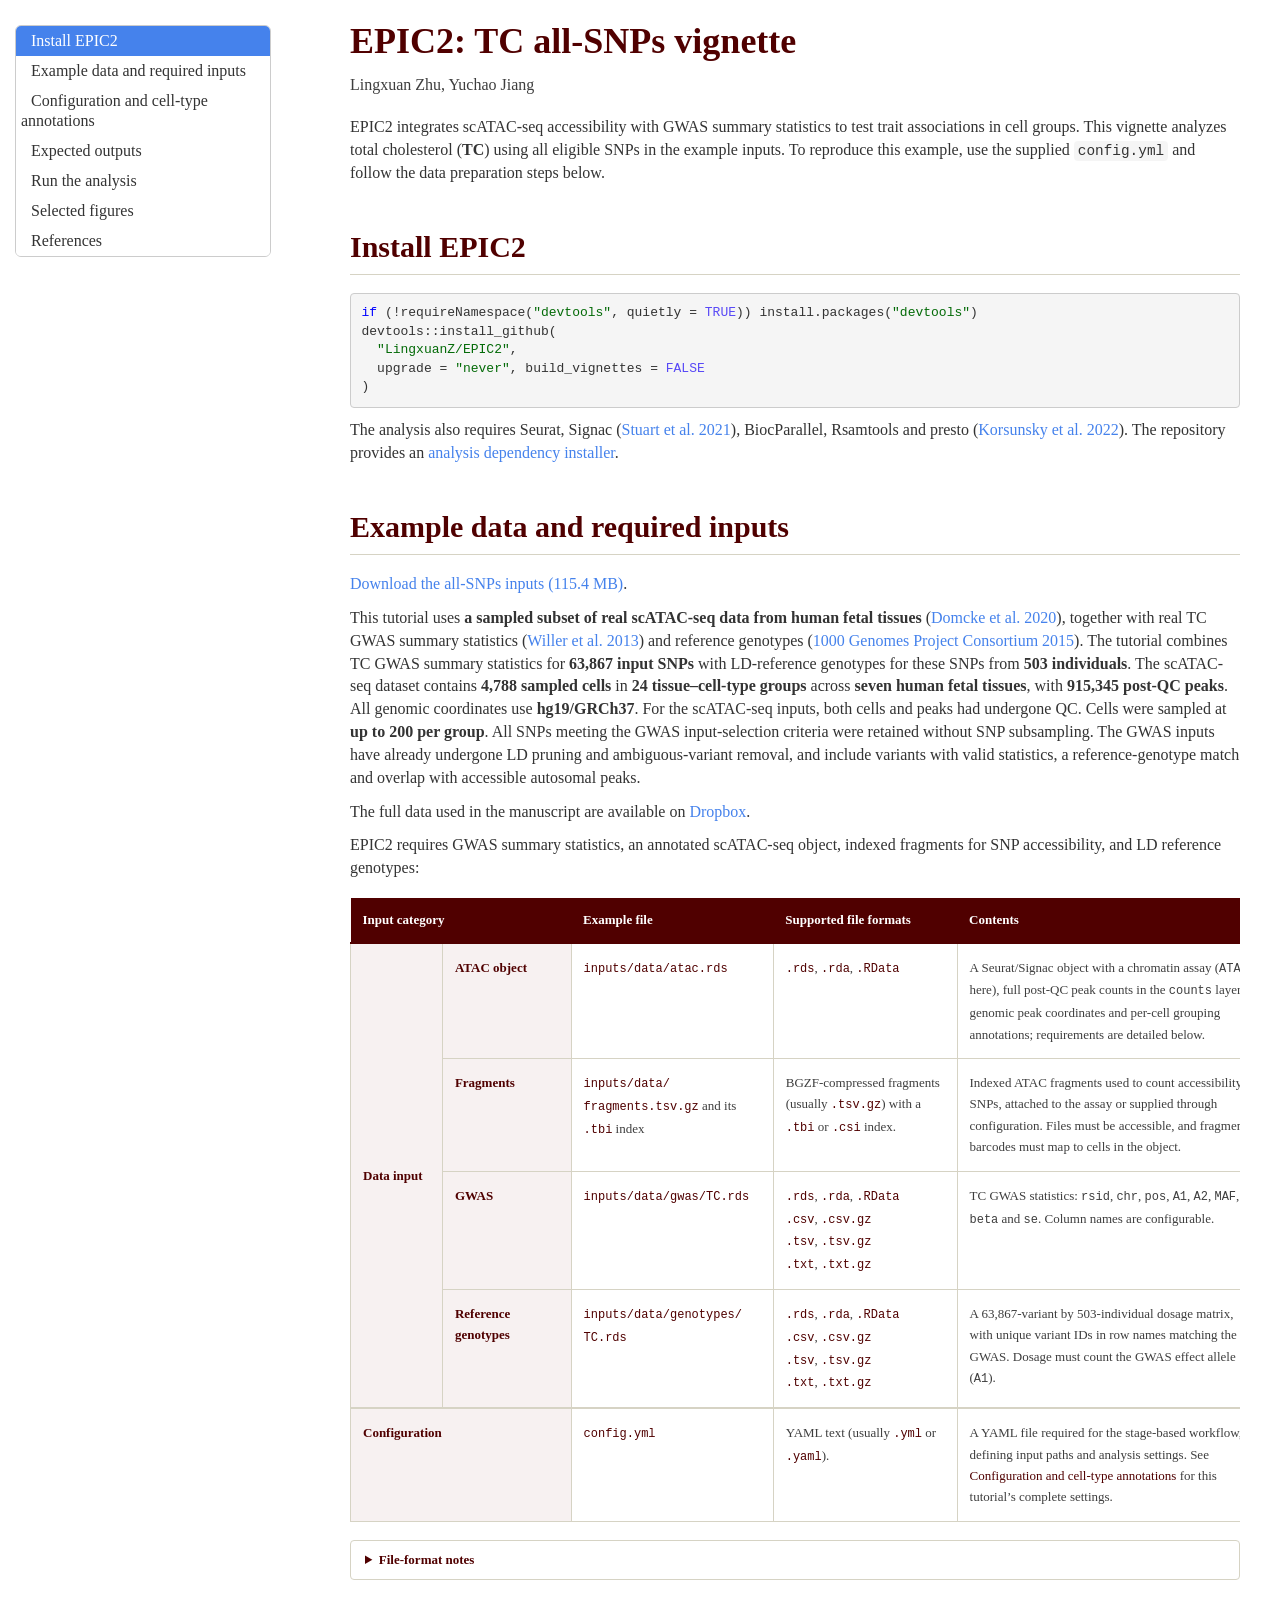
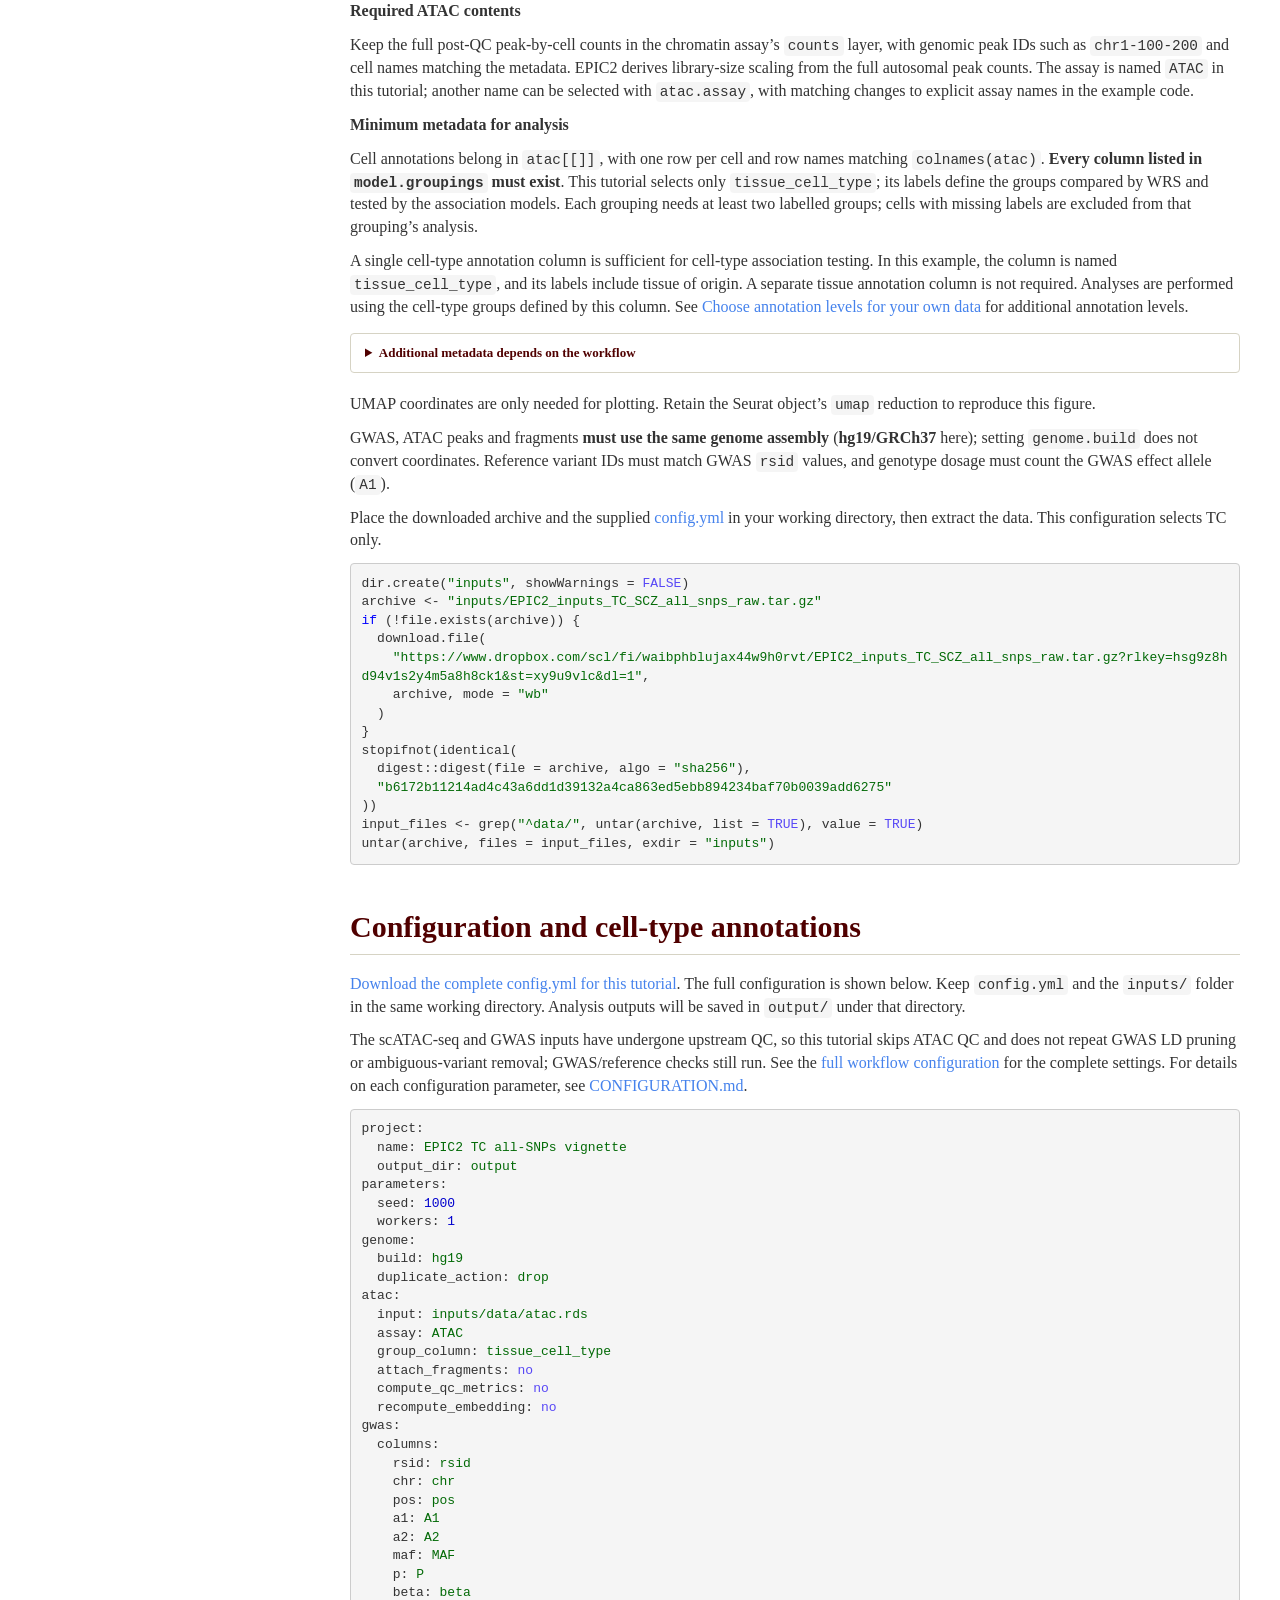
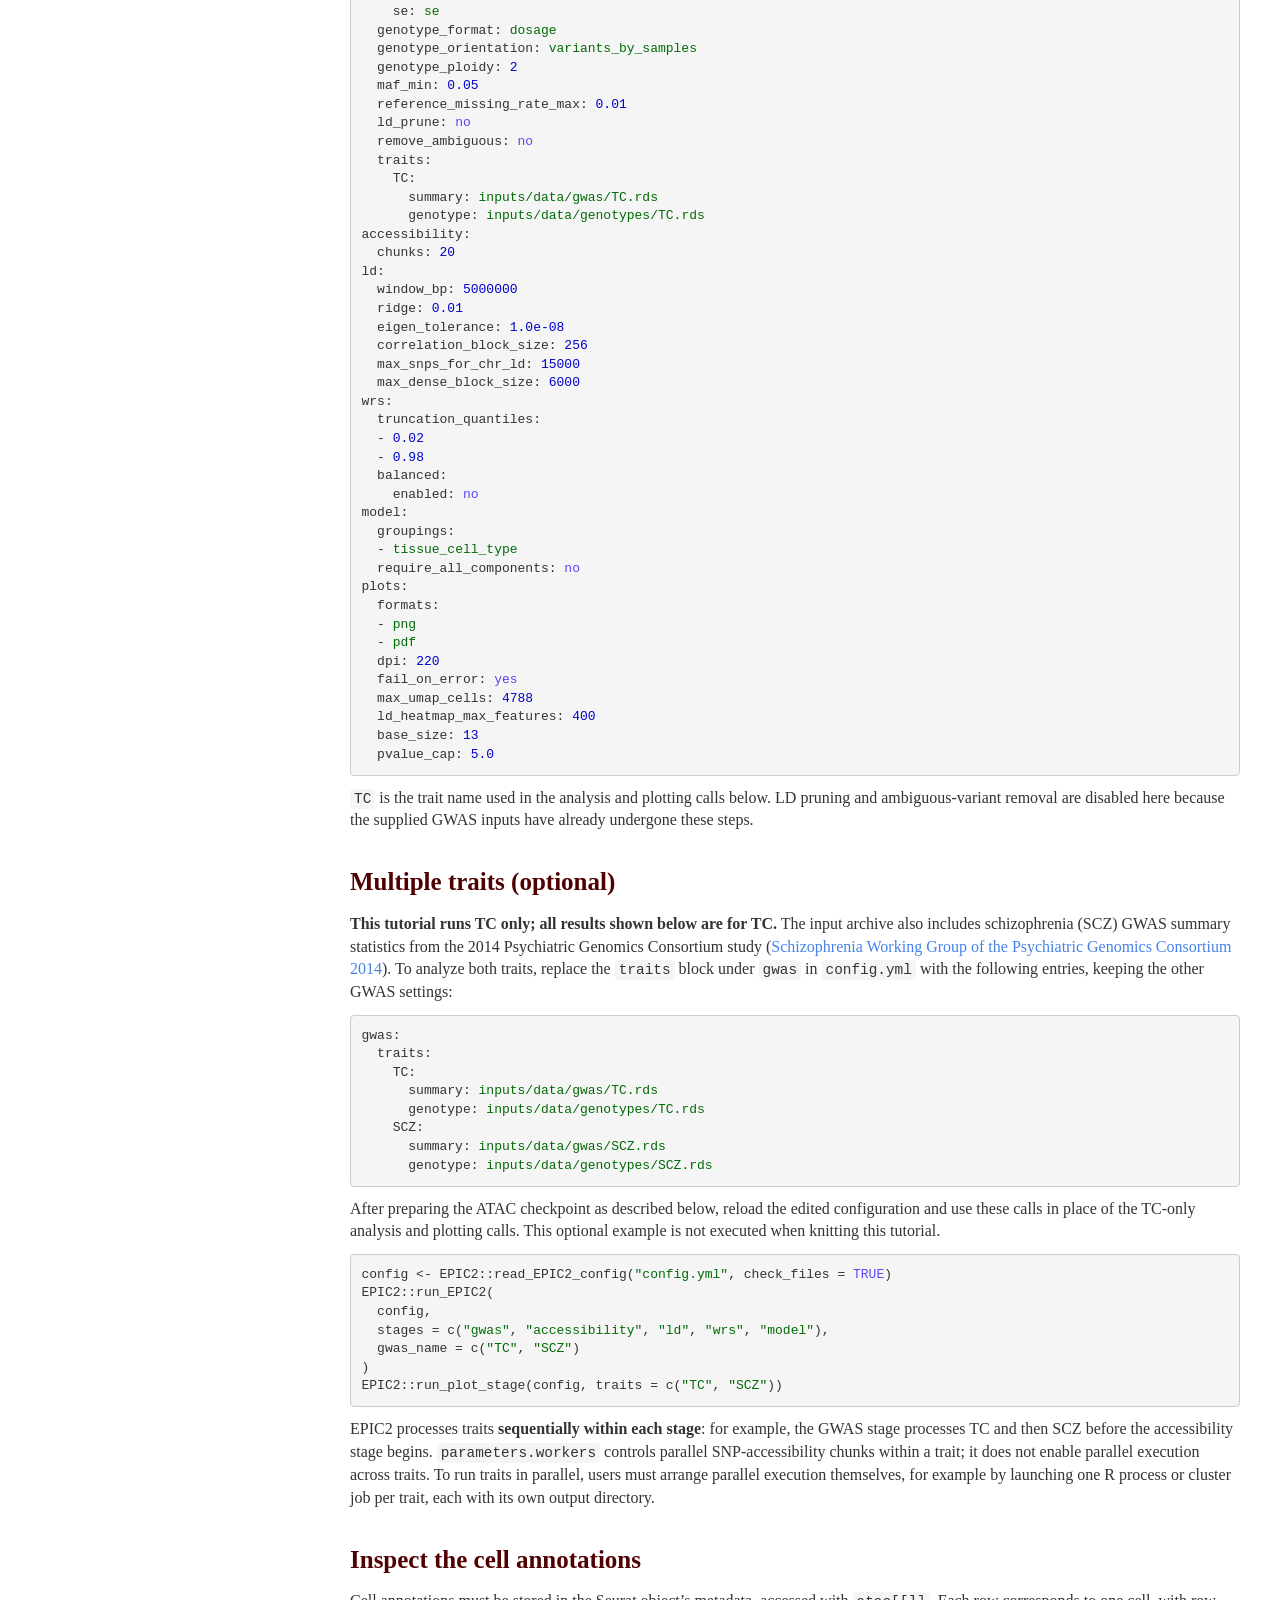
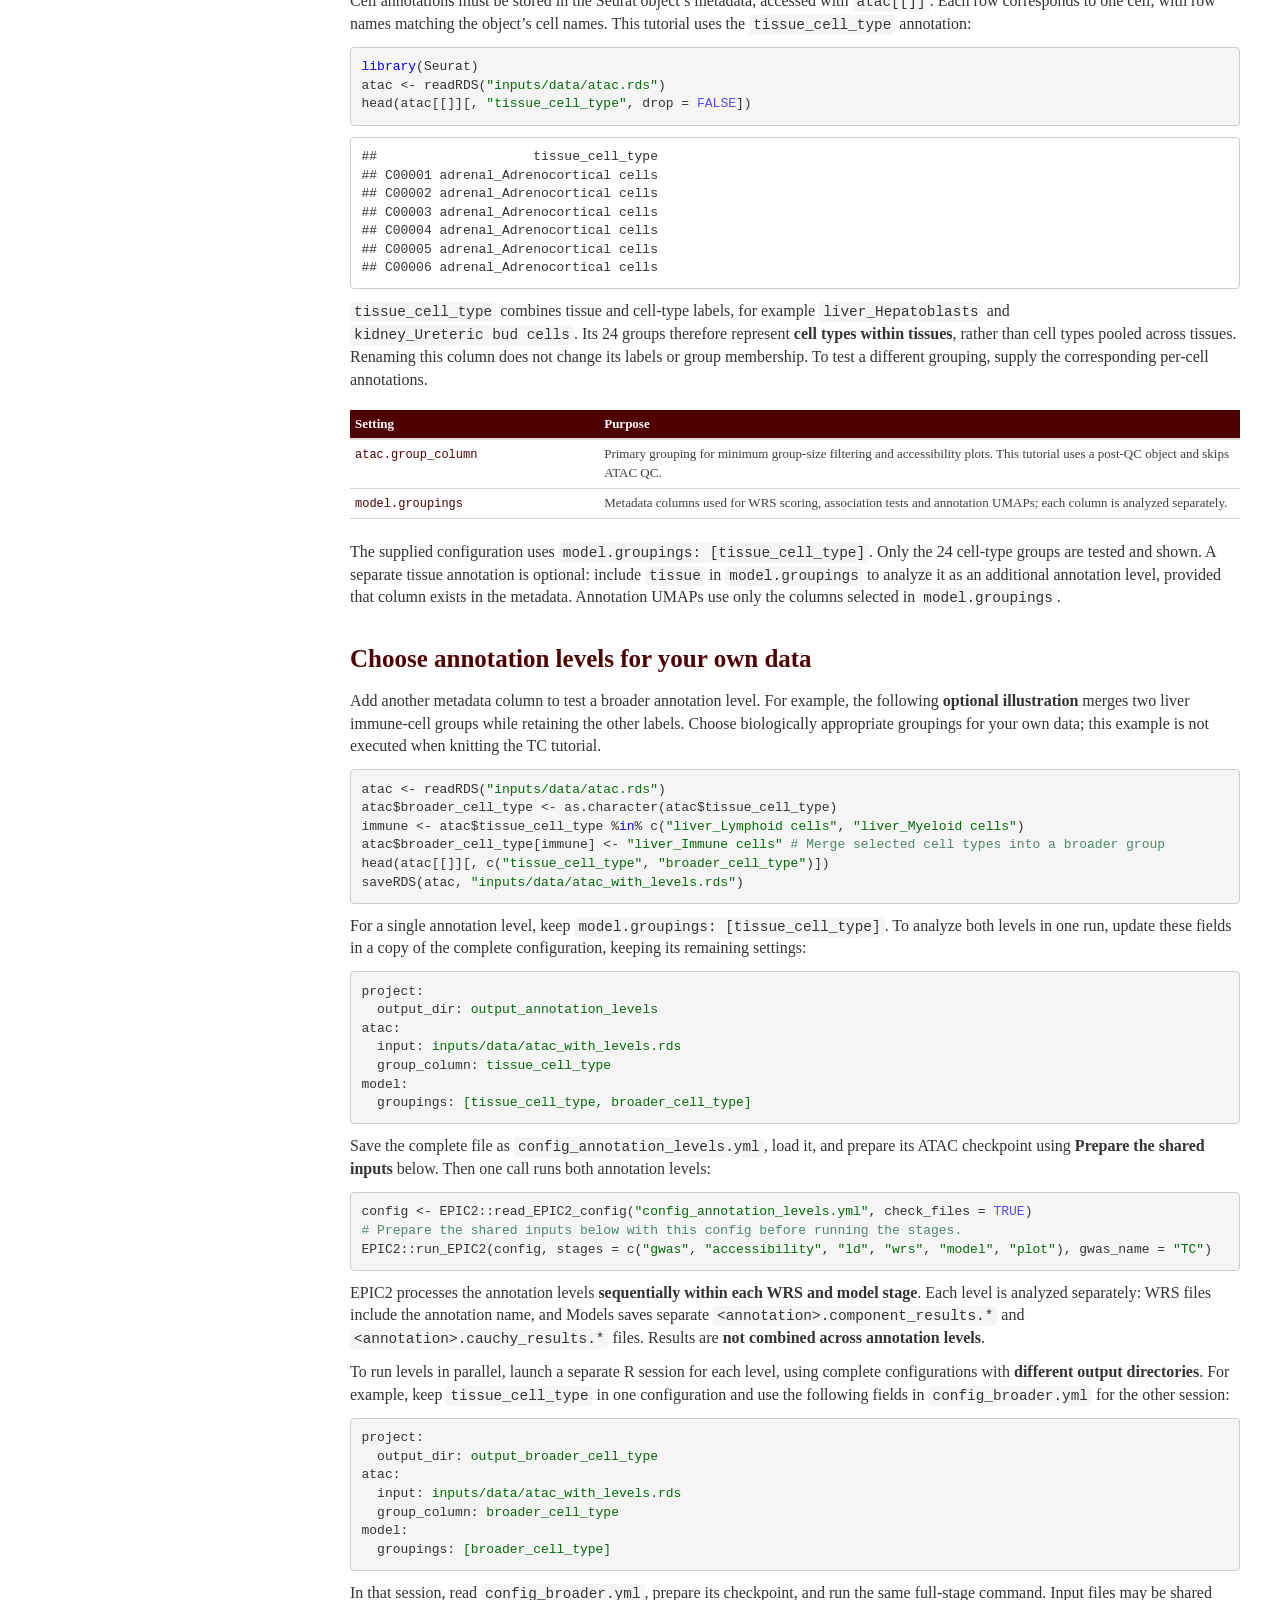
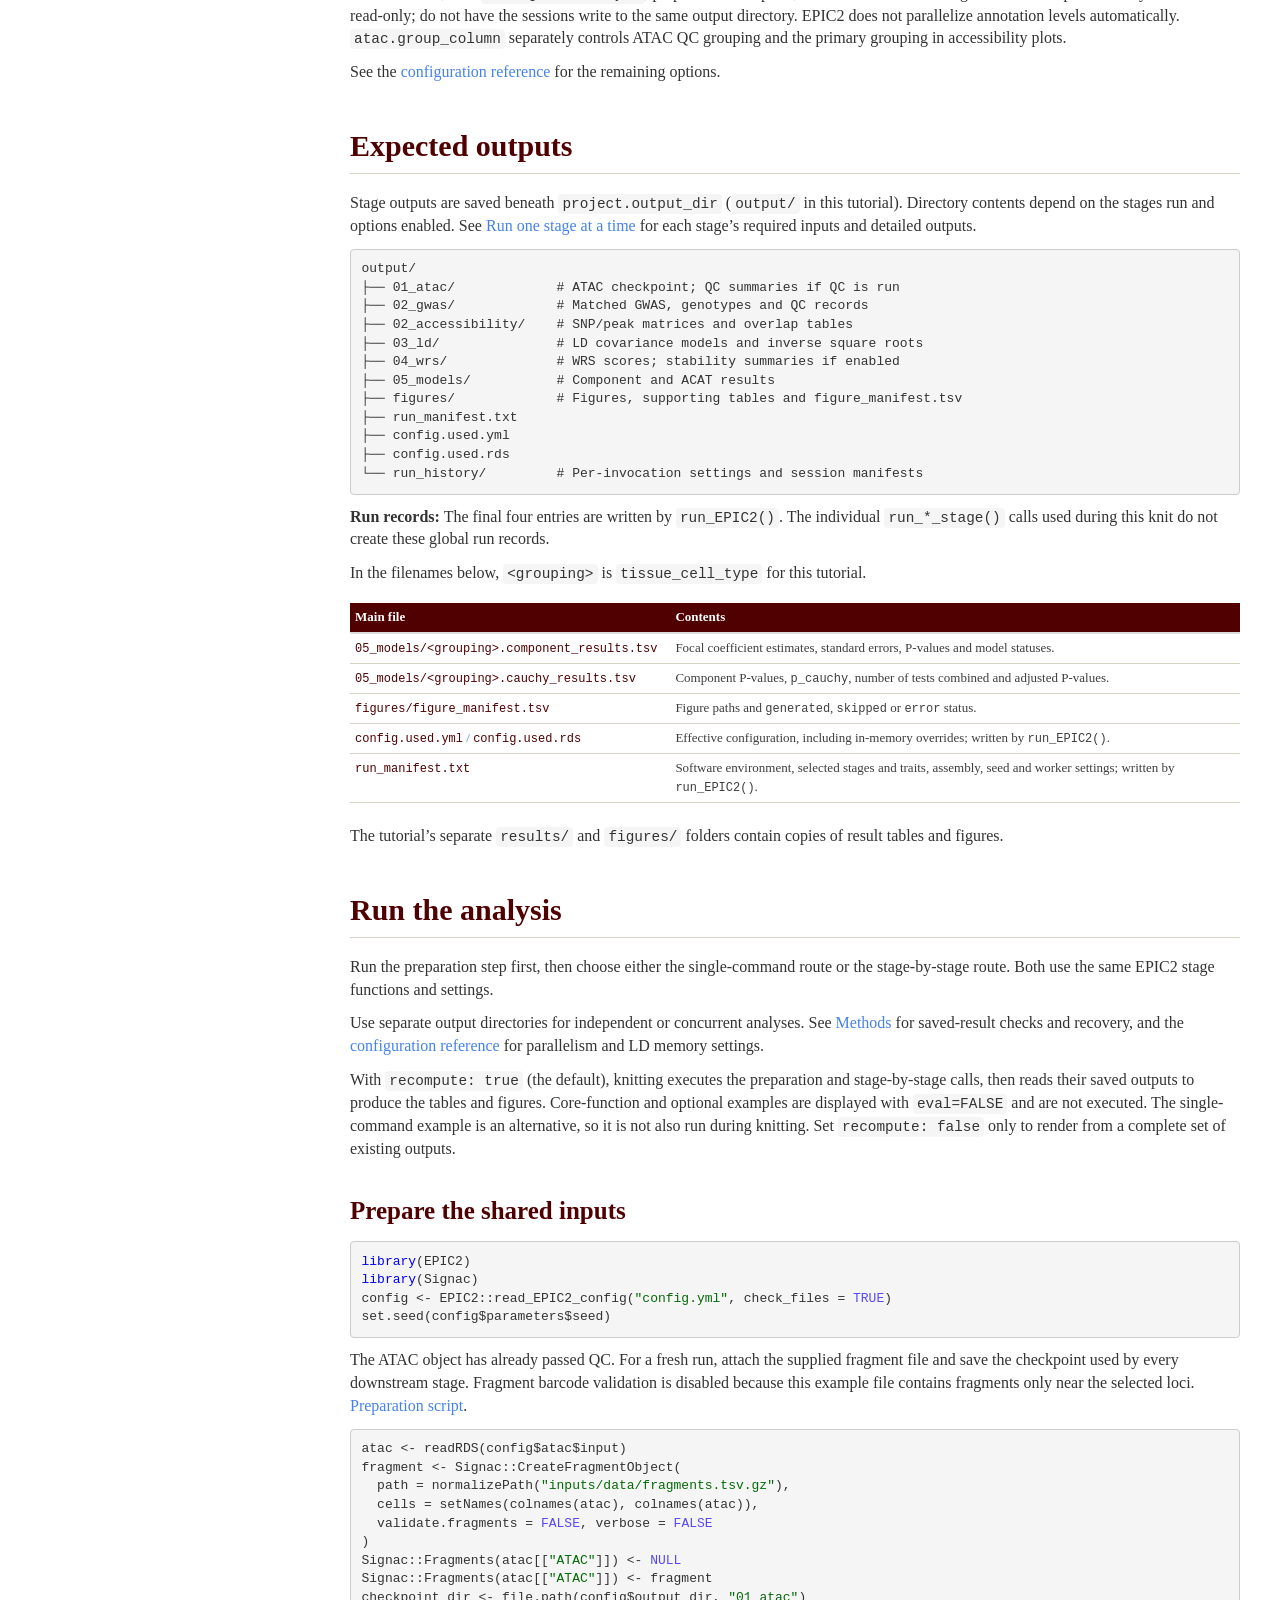
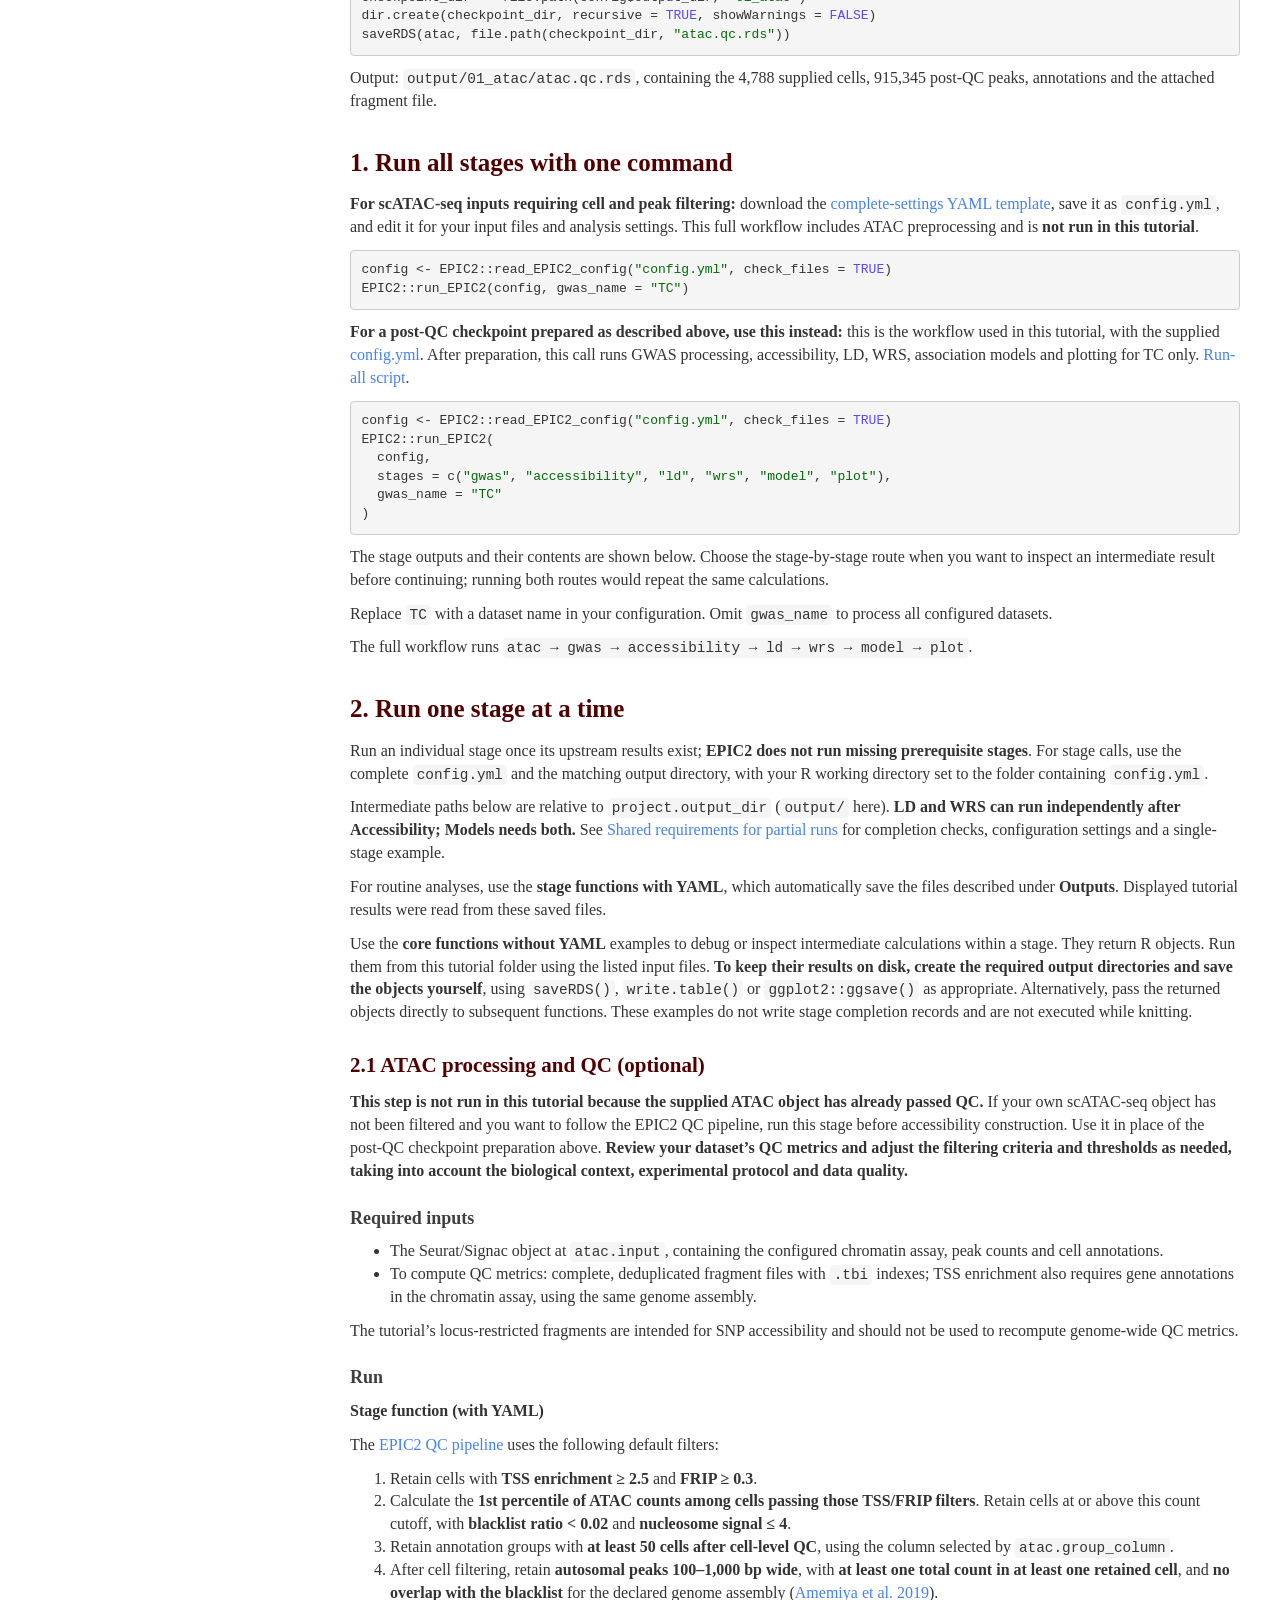
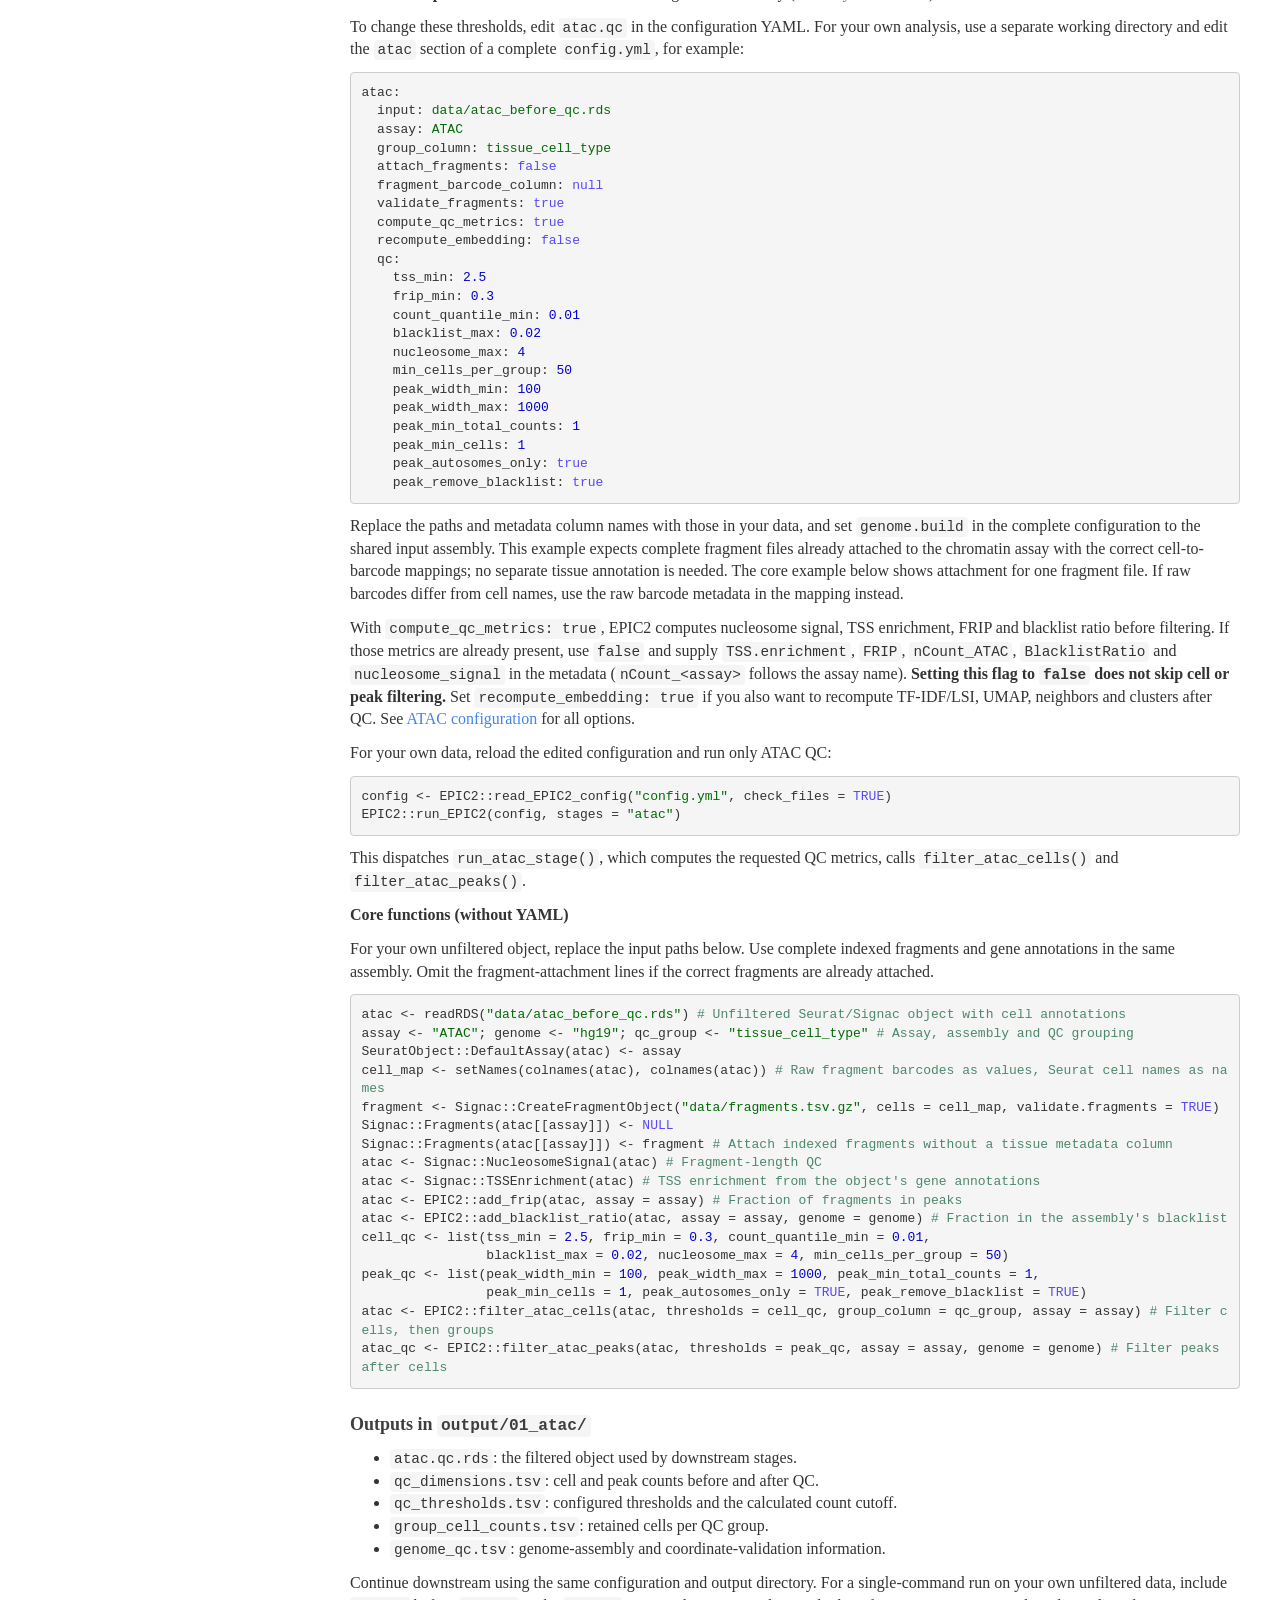
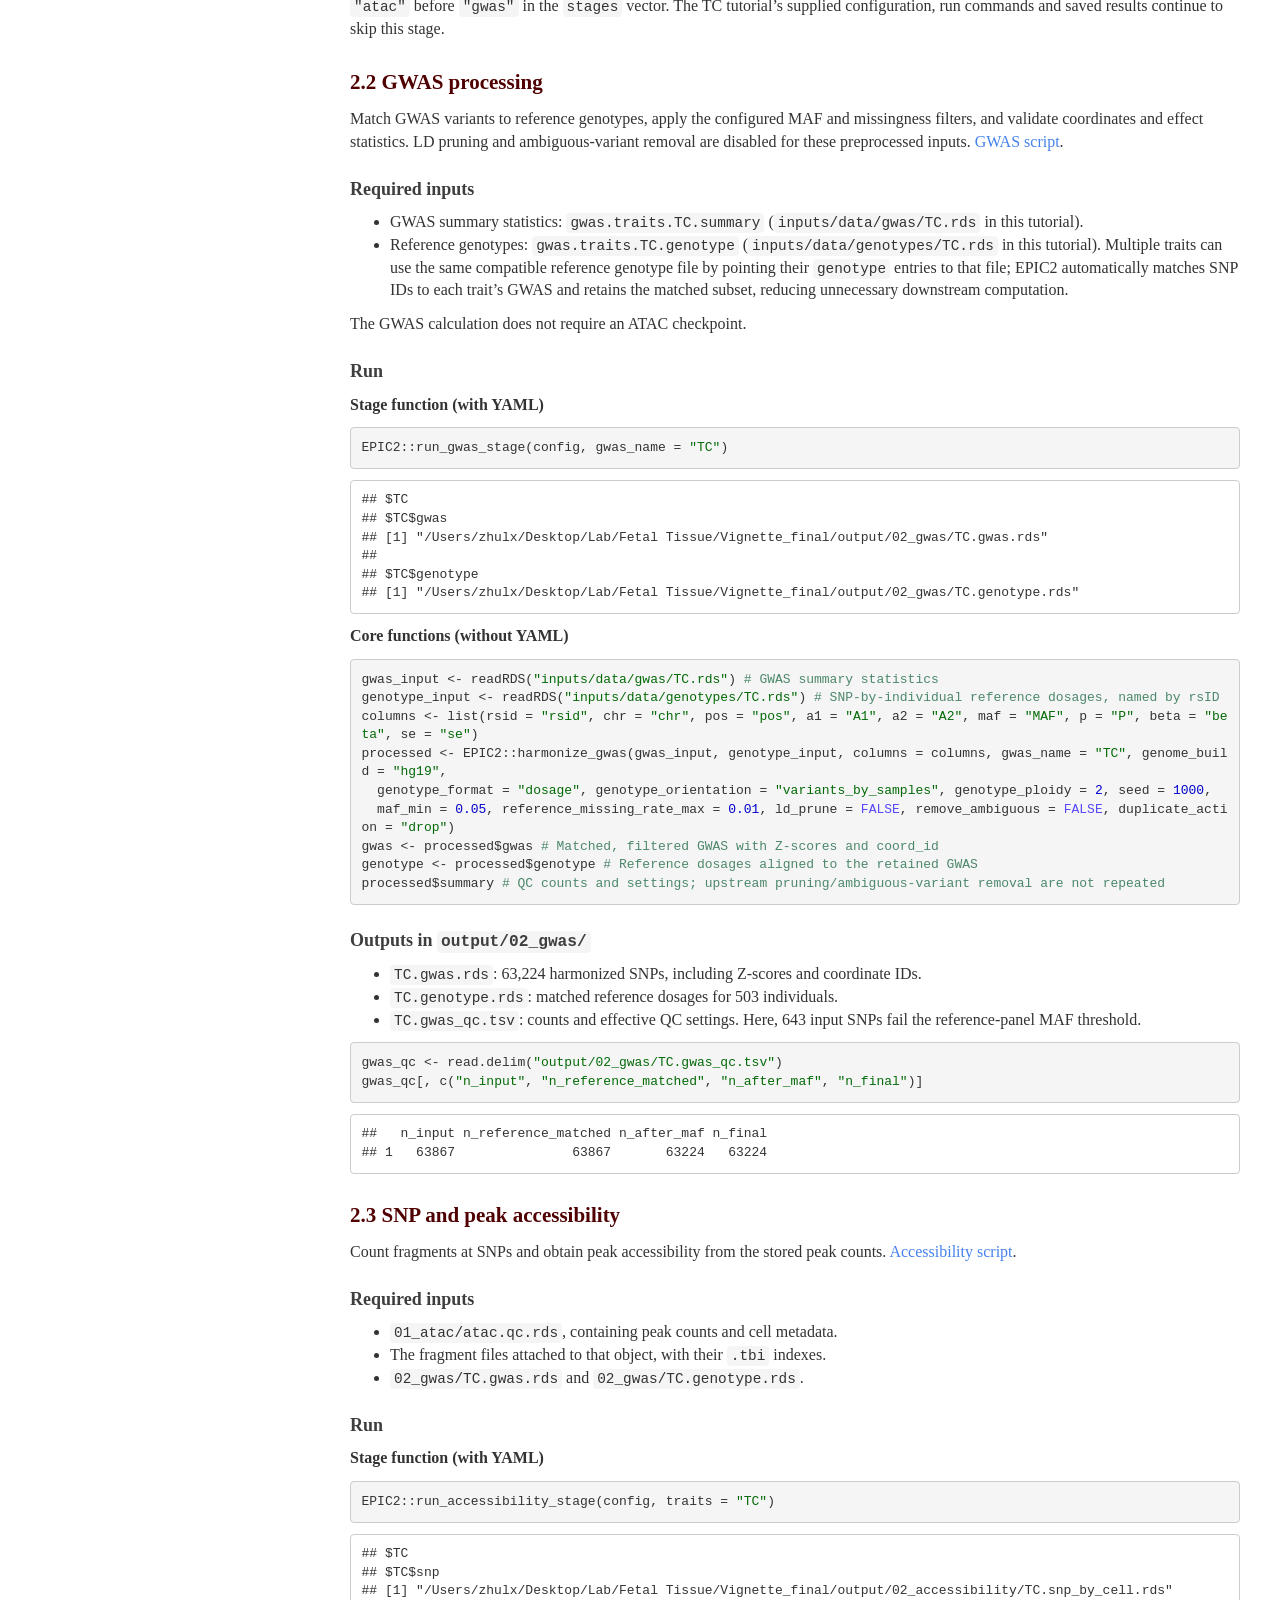
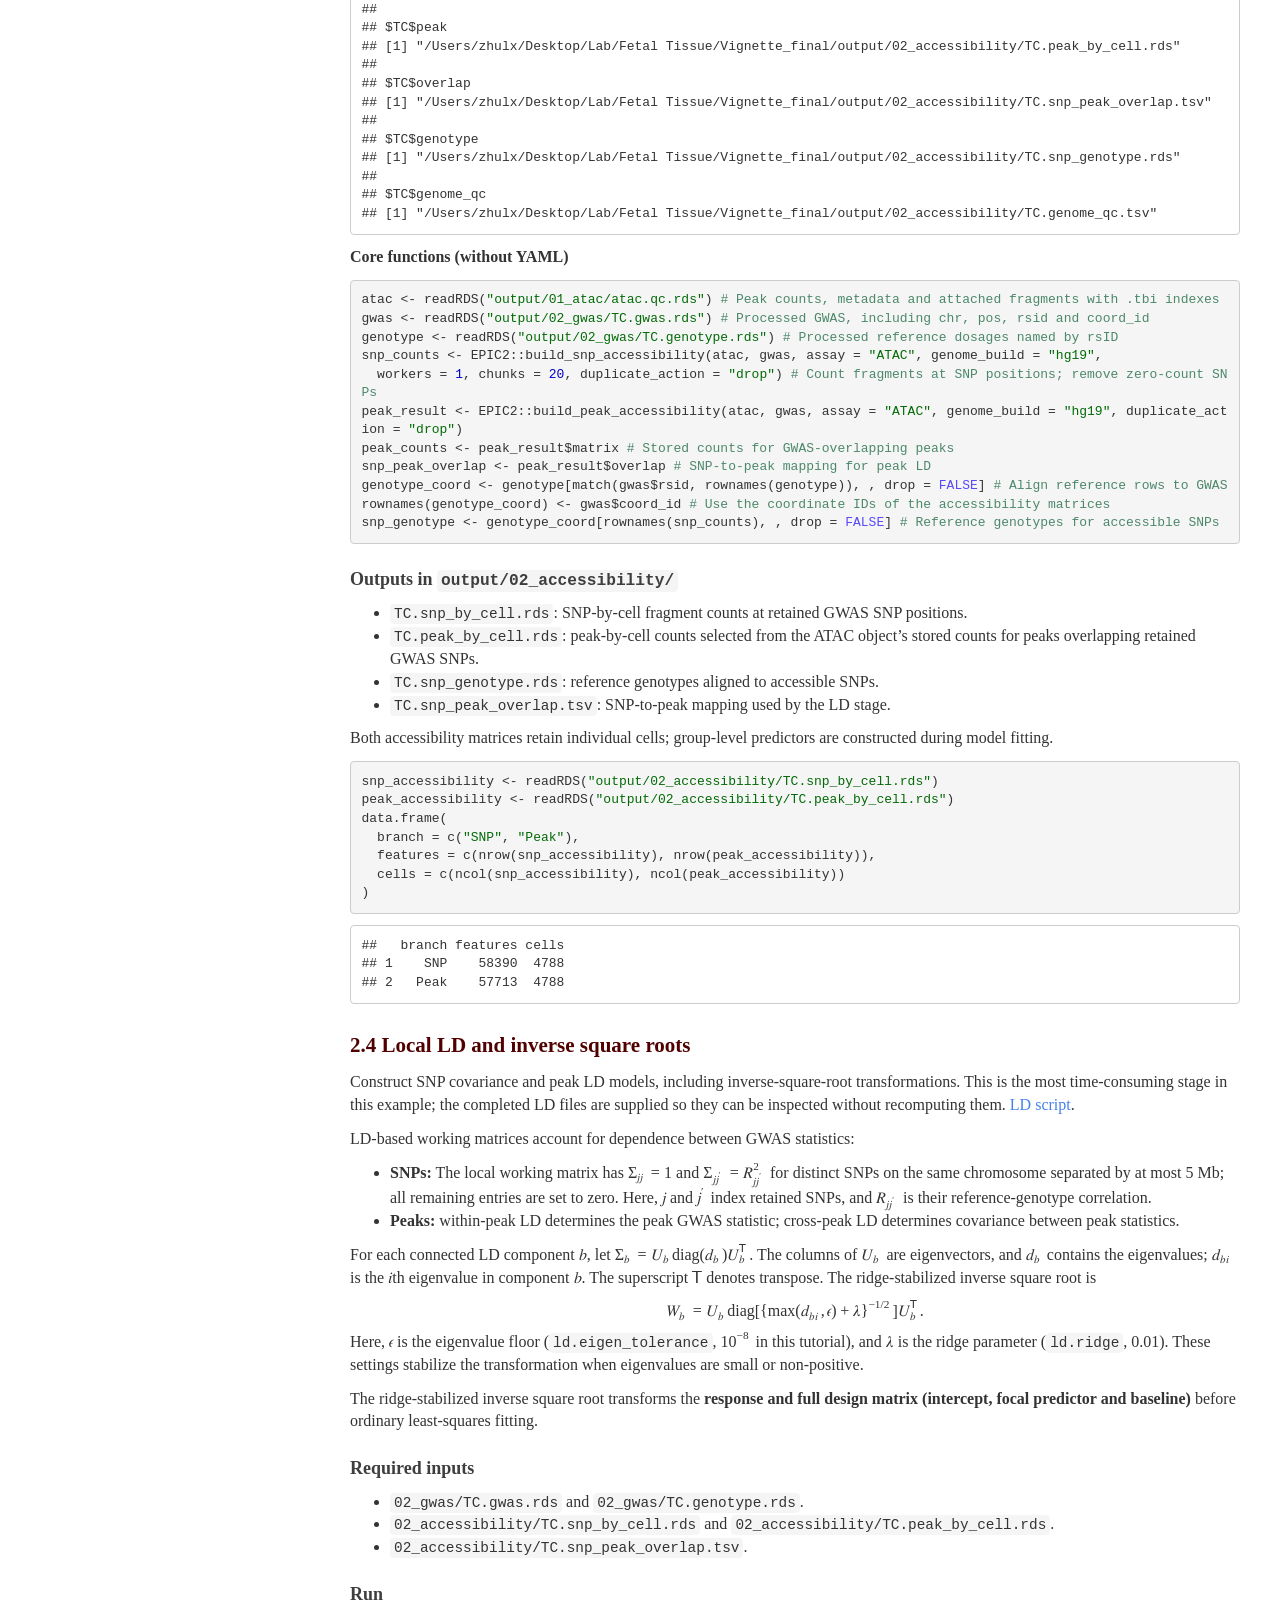
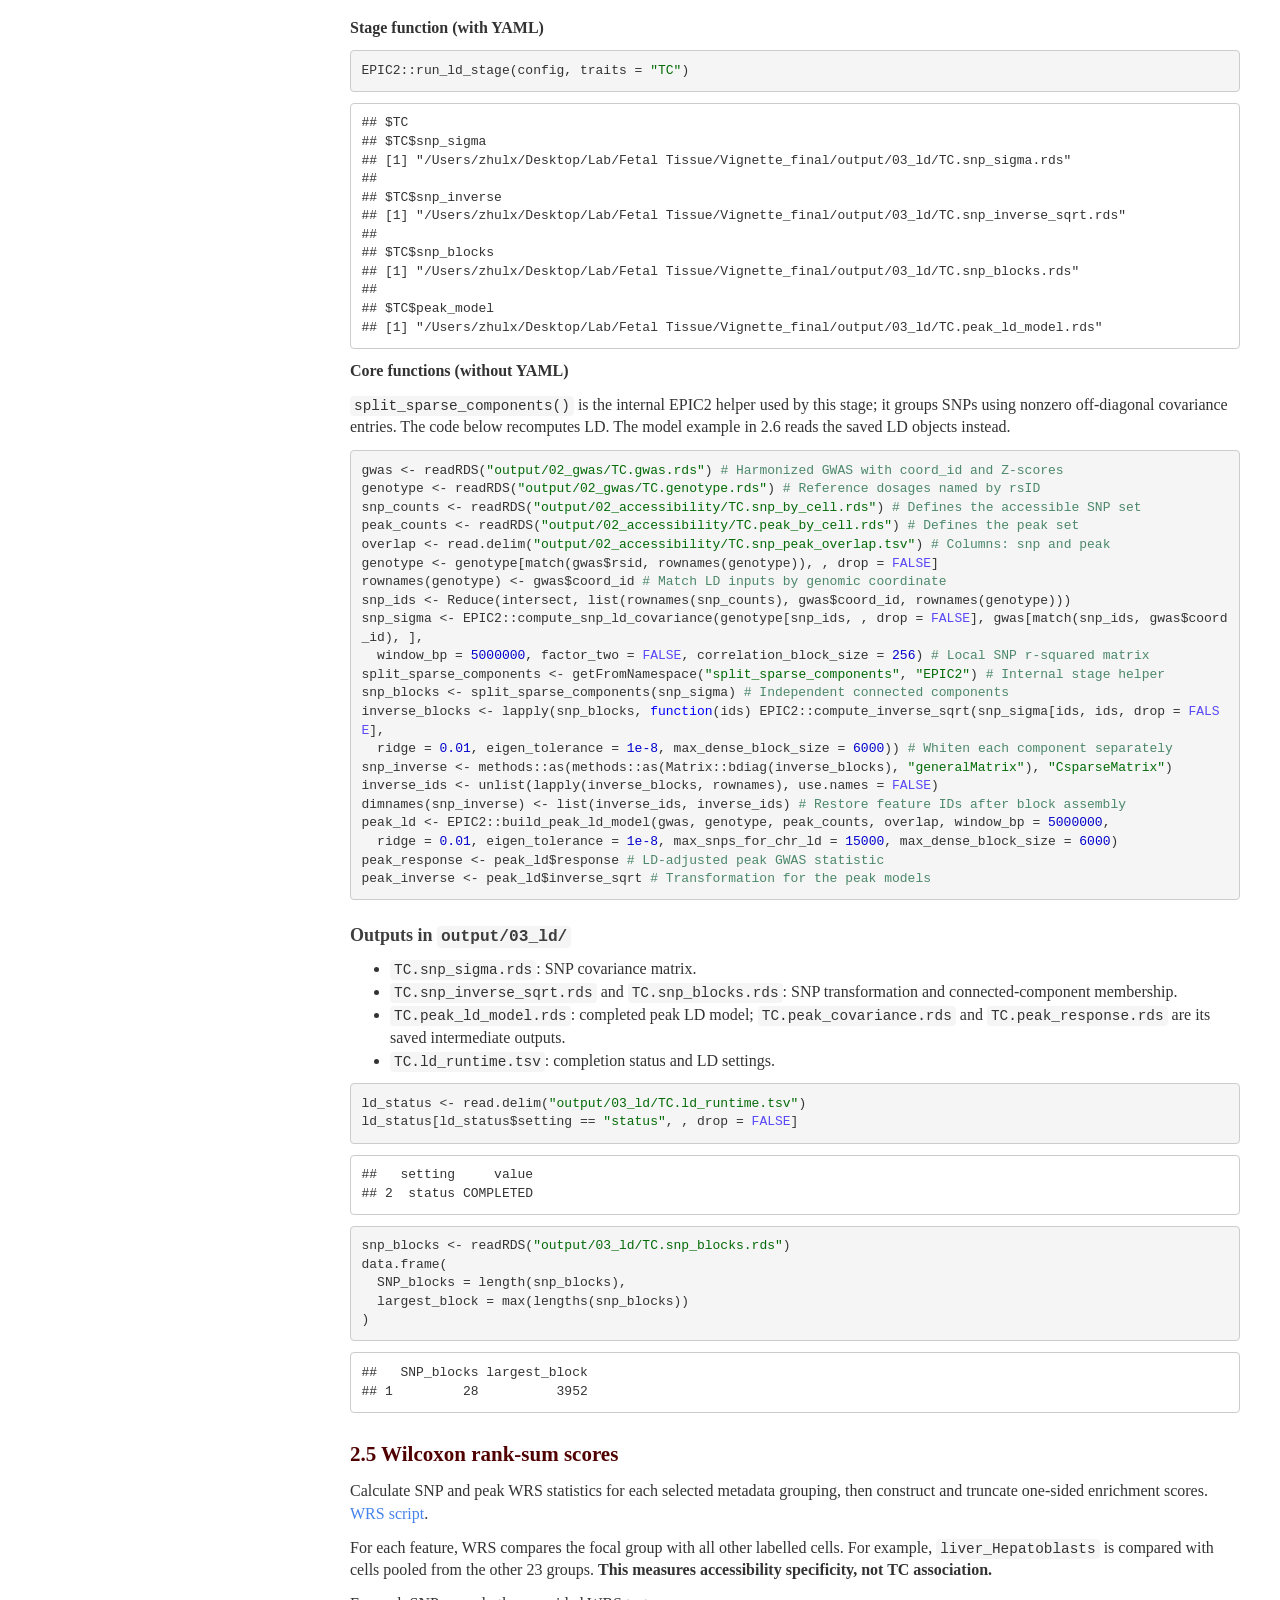
==== docs/EPIC2_vignette.html @ ae4c1b3b "EPIC2 v0.4.0 -- Simplified annotation configuration Remove tissue_column and align annotation UMAPs " ====
<!DOCTYPE html>

<html>

<head>

<meta charset="utf-8" />
<meta name="generator" content="pandoc" />
<meta http-equiv="X-UA-Compatible" content="IE=EDGE" />


<meta name="author" content="Lingxuan Zhu, Yuchao Jiang" />


<title>EPIC2: TC all-SNPs vignette</title>

<script>// Pandoc 2.9 adds attributes on both header and div. We remove the former (to
// be compatible with the behavior of Pandoc < 2.8).
document.addEventListener('DOMContentLoaded', function(e) {
  var hs = document.querySelectorAll("div.section[class*='level'] > :first-child");
  var i, h, a;
  for (i = 0; i < hs.length; i++) {
    h = hs[i];
    if (!/^h[1-6]$/i.test(h.tagName)) continue;  // it should be a header h1-h6
    a = h.attributes;
    while (a.length > 0) h.removeAttribute(a[0].name);
  }
});
</script>
<script>/*! jQuery v3.6.0 | (c) OpenJS Foundation and other contributors | jquery.org/license */
!function(e,t){"use strict";"object"==typeof module&&"object"==typeof module.exports?module.exports=e.document?t(e,!0):function(e){if(!e.document)throw new Error("jQuery requires a window with a document");return t(e)}:t(e)}("undefined"!=typeof window?window:this,function(C,e){"use strict";var t=[],r=Object.getPrototypeOf,s=t.slice,g=t.flat?function(e){return t.flat.call(e)}:function(e){return t.concat.apply([],e)},u=t.push,i=t.indexOf,n={},o=n.toString,v=n.hasOwnProperty,a=v.toString,l=a.call(Object),y={},m=function(e){return"function"==typeof e&&"number"!=typeof e.nodeType&&"function"!=typeof e.item},x=function(e){return null!=e&&e===e.window},E=C.document,c={type:!0,src:!0,nonce:!0,noModule:!0};function b(e,t,n){var r,i,o=(n=n||E).createElement("script");if(o.text=e,t)for(r in c)(i=t[r]||t.getAttribute&&t.getAttribute(r))&&o.setAttribute(r,i);n.head.appendChild(o).parentNode.removeChild(o)}function w(e){return null==e?e+"":"object"==typeof e||"function"==typeof e?n[o.call(e)]||"object":typeof e}var f="3.6.0",S=function(e,t){return new S.fn.init(e,t)};function p(e){var t=!!e&&"length"in e&&e.length,n=w(e);return!m(e)&&!x(e)&&("array"===n||0===t||"number"==typeof t&&0<t&&t-1 in e)}S.fn=S.prototype={jquery:f,constructor:S,length:0,toArray:function(){return s.call(this)},get:function(e){return null==e?s.call(this):e<0?this[e+this.length]:this[e]},pushStack:function(e){var t=S.merge(this.constructor(),e);return t.prevObject=this,t},each:function(e){return S.each(this,e)},map:function(n){return this.pushStack(S.map(this,function(e,t){return n.call(e,t,e)}))},slice:function(){return this.pushStack(s.apply(this,arguments))},first:function(){return this.eq(0)},last:function(){return this.eq(-1)},even:function(){return this.pushStack(S.grep(this,function(e,t){return(t+1)%2}))},odd:function(){return this.pushStack(S.grep(this,function(e,t){return t%2}))},eq:function(e){var t=this.length,n=+e+(e<0?t:0);return this.pushStack(0<=n&&n<t?[this[n]]:[])},end:function(){return this.prevObject||this.constructor()},push:u,sort:t.sort,splice:t.splice},S.extend=S.fn.extend=function(){var e,t,n,r,i,o,a=arguments[0]||{},s=1,u=arguments.length,l=!1;for("boolean"==typeof a&&(l=a,a=arguments[s]||{},s++),"object"==typeof a||m(a)||(a={}),s===u&&(a=this,s--);s<u;s++)if(null!=(e=arguments[s]))for(t in e)r=e[t],"__proto__"!==t&&a!==r&&(l&&r&&(S.isPlainObject(r)||(i=Array.isArray(r)))?(n=a[t],o=i&&!Array.isArray(n)?[]:i||S.isPlainObject(n)?n:{},i=!1,a[t]=S.extend(l,o,r)):void 0!==r&&(a[t]=r));return a},S.extend({expando:"jQuery"+(f+Math.random()).replace(/\D/g,""),isReady:!0,error:function(e){throw new Error(e)},noop:function(){},isPlainObject:function(e){var t,n;return!(!e||"[object Object]"!==o.call(e))&&(!(t=r(e))||"function"==typeof(n=v.call(t,"constructor")&&t.constructor)&&a.call(n)===l)},isEmptyObject:function(e){var t;for(t in e)return!1;return!0},globalEval:function(e,t,n){b(e,{nonce:t&&t.nonce},n)},each:function(e,t){var n,r=0;if(p(e)){for(n=e.length;r<n;r++)if(!1===t.call(e[r],r,e[r]))break}else for(r in e)if(!1===t.call(e[r],r,e[r]))break;return e},makeArray:function(e,t){var n=t||[];return null!=e&&(p(Object(e))?S.merge(n,"string"==typeof e?[e]:e):u.call(n,e)),n},inArray:function(e,t,n){return null==t?-1:i.call(t,e,n)},merge:function(e,t){for(var n=+t.length,r=0,i=e.length;r<n;r++)e[i++]=t[r];return e.length=i,e},grep:function(e,t,n){for(var r=[],i=0,o=e.length,a=!n;i<o;i++)!t(e[i],i)!==a&&r.push(e[i]);return r},map:function(e,t,n){var r,i,o=0,a=[];if(p(e))for(r=e.length;o<r;o++)null!=(i=t(e[o],o,n))&&a.push(i);else for(o in e)null!=(i=t(e[o],o,n))&&a.push(i);return g(a)},guid:1,support:y}),"function"==typeof Symbol&&(S.fn[Symbol.iterator]=t[Symbol.iterator]),S.each("Boolean Number String Function Array Date RegExp Object Error Symbol".split(" "),function(e,t){n["[object "+t+"]"]=t.toLowerCase()});var d=function(n){var e,d,b,o,i,h,f,g,w,u,l,T,C,a,E,v,s,c,y,S="sizzle"+1*new Date,p=n.document,k=0,r=0,m=ue(),x=ue(),A=ue(),N=ue(),j=function(e,t){return e===t&&(l=!0),0},D={}.hasOwnProperty,t=[],q=t.pop,L=t.push,H=t.push,O=t.slice,P=function(e,t){for(var n=0,r=e.length;n<r;n++)if(e[n]===t)return n;return-1},R="checked|selected|async|autofocus|autoplay|controls|defer|disabled|hidden|ismap|loop|multiple|open|readonly|required|scoped",M="[\\x20\\t\\r\\n\\f]",I="(?:\\\\[\\da-fA-F]{1,6}"+M+"?|\\\\[^\\r\\n\\f]|[\\w-]|[^\0-\\x7f])+",W="\\["+M+"*("+I+")(?:"+M+"*([*^$|!~]?=)"+M+"*(?:'((?:\\\\.|[^\\\\'])*)'|\"((?:\\\\.|[^\\\\\"])*)\"|("+I+"))|)"+M+"*\\]",F=":("+I+")(?:\\((('((?:\\\\.|[^\\\\'])*)'|\"((?:\\\\.|[^\\\\\"])*)\")|((?:\\\\.|[^\\\\()[\\]]|"+W+")*)|.*)\\)|)",B=new RegExp(M+"+","g"),$=new RegExp("^"+M+"+|((?:^|[^\\\\])(?:\\\\.)*)"+M+"+$","g"),_=new RegExp("^"+M+"*,"+M+"*"),z=new RegExp("^"+M+"*([>+~]|"+M+")"+M+"*"),U=new RegExp(M+"|>"),X=new RegExp(F),V=new RegExp("^"+I+"$"),G={ID:new RegExp("^#("+I+")"),CLASS:new RegExp("^\\.("+I+")"),TAG:new RegExp("^("+I+"|[*])"),ATTR:new RegExp("^"+W),PSEUDO:new RegExp("^"+F),CHILD:new RegExp("^:(only|first|last|nth|nth-last)-(child|of-type)(?:\\("+M+"*(even|odd|(([+-]|)(\\d*)n|)"+M+"*(?:([+-]|)"+M+"*(\\d+)|))"+M+"*\\)|)","i"),bool:new RegExp("^(?:"+R+")$","i"),needsContext:new RegExp("^"+M+"*[>+~]|:(even|odd|eq|gt|lt|nth|first|last)(?:\\("+M+"*((?:-\\d)?\\d*)"+M+"*\\)|)(?=[^-]|$)","i")},Y=/HTML$/i,Q=/^(?:input|select|textarea|button)$/i,J=/^h\d$/i,K=/^[^{]+\{\s*\[native \w/,Z=/^(?:#([\w-]+)|(\w+)|\.([\w-]+))$/,ee=/[+~]/,te=new RegExp("\\\\[\\da-fA-F]{1,6}"+M+"?|\\\\([^\\r\\n\\f])","g"),ne=function(e,t){var n="0x"+e.slice(1)-65536;return t||(n<0?String.fromCharCode(n+65536):String.fromCharCode(n>>10|55296,1023&n|56320))},re=/([\0-\x1f\x7f]|^-?\d)|^-$|[^\0-\x1f\x7f-\uFFFF\w-]/g,ie=function(e,t){return t?"\0"===e?"\ufffd":e.slice(0,-1)+"\\"+e.charCodeAt(e.length-1).toString(16)+" ":"\\"+e},oe=function(){T()},ae=be(function(e){return!0===e.disabled&&"fieldset"===e.nodeName.toLowerCase()},{dir:"parentNode",next:"legend"});try{H.apply(t=O.call(p.childNodes),p.childNodes),t[p.childNodes.length].nodeType}catch(e){H={apply:t.length?function(e,t){L.apply(e,O.call(t))}:function(e,t){var n=e.length,r=0;while(e[n++]=t[r++]);e.length=n-1}}}function se(t,e,n,r){var i,o,a,s,u,l,c,f=e&&e.ownerDocument,p=e?e.nodeType:9;if(n=n||[],"string"!=typeof t||!t||1!==p&&9!==p&&11!==p)return n;if(!r&&(T(e),e=e||C,E)){if(11!==p&&(u=Z.exec(t)))if(i=u[1]){if(9===p){if(!(a=e.getElementById(i)))return n;if(a.id===i)return n.push(a),n}else if(f&&(a=f.getElementById(i))&&y(e,a)&&a.id===i)return n.push(a),n}else{if(u[2])return H.apply(n,e.getElementsByTagName(t)),n;if((i=u[3])&&d.getElementsByClassName&&e.getElementsByClassName)return H.apply(n,e.getElementsByClassName(i)),n}if(d.qsa&&!N[t+" "]&&(!v||!v.test(t))&&(1!==p||"object"!==e.nodeName.toLowerCase())){if(c=t,f=e,1===p&&(U.test(t)||z.test(t))){(f=ee.test(t)&&ye(e.parentNode)||e)===e&&d.scope||((s=e.getAttribute("id"))?s=s.replace(re,ie):e.setAttribute("id",s=S)),o=(l=h(t)).length;while(o--)l[o]=(s?"#"+s:":scope")+" "+xe(l[o]);c=l.join(",")}try{return H.apply(n,f.querySelectorAll(c)),n}catch(e){N(t,!0)}finally{s===S&&e.removeAttribute("id")}}}return g(t.replace($,"$1"),e,n,r)}function ue(){var r=[];return function e(t,n){return r.push(t+" ")>b.cacheLength&&delete e[r.shift()],e[t+" "]=n}}function le(e){return e[S]=!0,e}function ce(e){var t=C.createElement("fieldset");try{return!!e(t)}catch(e){return!1}finally{t.parentNode&&t.parentNode.removeChild(t),t=null}}function fe(e,t){var n=e.split("|"),r=n.length;while(r--)b.attrHandle[n[r]]=t}function pe(e,t){var n=t&&e,r=n&&1===e.nodeType&&1===t.nodeType&&e.sourceIndex-t.sourceIndex;if(r)return r;if(n)while(n=n.nextSibling)if(n===t)return-1;return e?1:-1}function de(t){return function(e){return"input"===e.nodeName.toLowerCase()&&e.type===t}}function he(n){return function(e){var t=e.nodeName.toLowerCase();return("input"===t||"button"===t)&&e.type===n}}function ge(t){return function(e){return"form"in e?e.parentNode&&!1===e.disabled?"label"in e?"label"in e.parentNode?e.parentNode.disabled===t:e.disabled===t:e.isDisabled===t||e.isDisabled!==!t&&ae(e)===t:e.disabled===t:"label"in e&&e.disabled===t}}function ve(a){return le(function(o){return o=+o,le(function(e,t){var n,r=a([],e.length,o),i=r.length;while(i--)e[n=r[i]]&&(e[n]=!(t[n]=e[n]))})})}function ye(e){return e&&"undefined"!=typeof e.getElementsByTagName&&e}for(e in d=se.support={},i=se.isXML=function(e){var t=e&&e.namespaceURI,n=e&&(e.ownerDocument||e).documentElement;return!Y.test(t||n&&n.nodeName||"HTML")},T=se.setDocument=function(e){var t,n,r=e?e.ownerDocument||e:p;return r!=C&&9===r.nodeType&&r.documentElement&&(a=(C=r).documentElement,E=!i(C),p!=C&&(n=C.defaultView)&&n.top!==n&&(n.addEventListener?n.addEventListener("unload",oe,!1):n.attachEvent&&n.attachEvent("onunload",oe)),d.scope=ce(function(e){return a.appendChild(e).appendChild(C.createElement("div")),"undefined"!=typeof e.querySelectorAll&&!e.querySelectorAll(":scope fieldset div").length}),d.attributes=ce(function(e){return e.className="i",!e.getAttribute("className")}),d.getElementsByTagName=ce(function(e){return e.appendChild(C.createComment("")),!e.getElementsByTagName("*").length}),d.getElementsByClassName=K.test(C.getElementsByClassName),d.getById=ce(function(e){return a.appendChild(e).id=S,!C.getElementsByName||!C.getElementsByName(S).length}),d.getById?(b.filter.ID=function(e){var t=e.replace(te,ne);return function(e){return e.getAttribute("id")===t}},b.find.ID=function(e,t){if("undefined"!=typeof t.getElementById&&E){var n=t.getElementById(e);return n?[n]:[]}}):(b.filter.ID=function(e){var n=e.replace(te,ne);return function(e){var t="undefined"!=typeof e.getAttributeNode&&e.getAttributeNode("id");return t&&t.value===n}},b.find.ID=function(e,t){if("undefined"!=typeof t.getElementById&&E){var n,r,i,o=t.getElementById(e);if(o){if((n=o.getAttributeNode("id"))&&n.value===e)return[o];i=t.getElementsByName(e),r=0;while(o=i[r++])if((n=o.getAttributeNode("id"))&&n.value===e)return[o]}return[]}}),b.find.TAG=d.getElementsByTagName?function(e,t){return"undefined"!=typeof t.getElementsByTagName?t.getElementsByTagName(e):d.qsa?t.querySelectorAll(e):void 0}:function(e,t){var n,r=[],i=0,o=t.getElementsByTagName(e);if("*"===e){while(n=o[i++])1===n.nodeType&&r.push(n);return r}return o},b.find.CLASS=d.getElementsByClassName&&function(e,t){if("undefined"!=typeof t.getElementsByClassName&&E)return t.getElementsByClassName(e)},s=[],v=[],(d.qsa=K.test(C.querySelectorAll))&&(ce(function(e){var t;a.appendChild(e).innerHTML="<a id='"+S+"'></a><select id='"+S+"-\r\\' msallowcapture=''><option selected=''></option></select>",e.querySelectorAll("[msallowcapture^='']").length&&v.push("[*^$]="+M+"*(?:''|\"\")"),e.querySelectorAll("[selected]").length||v.push("\\["+M+"*(?:value|"+R+")"),e.querySelectorAll("[id~="+S+"-]").length||v.push("~="),(t=C.createElement("input")).setAttribute("name",""),e.appendChild(t),e.querySelectorAll("[name='']").length||v.push("\\["+M+"*name"+M+"*="+M+"*(?:''|\"\")"),e.querySelectorAll(":checked").length||v.push(":checked"),e.querySelectorAll("a#"+S+"+*").length||v.push(".#.+[+~]"),e.querySelectorAll("\\\f"),v.push("[\\r\\n\\f]")}),ce(function(e){e.innerHTML="<a href='' disabled='disabled'></a><select disabled='disabled'><option/></select>";var t=C.createElement("input");t.setAttribute("type","hidden"),e.appendChild(t).setAttribute("name","D"),e.querySelectorAll("[name=d]").length&&v.push("name"+M+"*[*^$|!~]?="),2!==e.querySelectorAll(":enabled").length&&v.push(":enabled",":disabled"),a.appendChild(e).disabled=!0,2!==e.querySelectorAll(":disabled").length&&v.push(":enabled",":disabled"),e.querySelectorAll("*,:x"),v.push(",.*:")})),(d.matchesSelector=K.test(c=a.matches||a.webkitMatchesSelector||a.mozMatchesSelector||a.oMatchesSelector||a.msMatchesSelector))&&ce(function(e){d.disconnectedMatch=c.call(e,"*"),c.call(e,"[s!='']:x"),s.push("!=",F)}),v=v.length&&new RegExp(v.join("|")),s=s.length&&new RegExp(s.join("|")),t=K.test(a.compareDocumentPosition),y=t||K.test(a.contains)?function(e,t){var n=9===e.nodeType?e.documentElement:e,r=t&&t.parentNode;return e===r||!(!r||1!==r.nodeType||!(n.contains?n.contains(r):e.compareDocumentPosition&&16&e.compareDocumentPosition(r)))}:function(e,t){if(t)while(t=t.parentNode)if(t===e)return!0;return!1},j=t?function(e,t){if(e===t)return l=!0,0;var n=!e.compareDocumentPosition-!t.compareDocumentPosition;return n||(1&(n=(e.ownerDocument||e)==(t.ownerDocument||t)?e.compareDocumentPosition(t):1)||!d.sortDetached&&t.compareDocumentPosition(e)===n?e==C||e.ownerDocument==p&&y(p,e)?-1:t==C||t.ownerDocument==p&&y(p,t)?1:u?P(u,e)-P(u,t):0:4&n?-1:1)}:function(e,t){if(e===t)return l=!0,0;var n,r=0,i=e.parentNode,o=t.parentNode,a=[e],s=[t];if(!i||!o)return e==C?-1:t==C?1:i?-1:o?1:u?P(u,e)-P(u,t):0;if(i===o)return pe(e,t);n=e;while(n=n.parentNode)a.unshift(n);n=t;while(n=n.parentNode)s.unshift(n);while(a[r]===s[r])r++;return r?pe(a[r],s[r]):a[r]==p?-1:s[r]==p?1:0}),C},se.matches=function(e,t){return se(e,null,null,t)},se.matchesSelector=function(e,t){if(T(e),d.matchesSelector&&E&&!N[t+" "]&&(!s||!s.test(t))&&(!v||!v.test(t)))try{var n=c.call(e,t);if(n||d.disconnectedMatch||e.document&&11!==e.document.nodeType)return n}catch(e){N(t,!0)}return 0<se(t,C,null,[e]).length},se.contains=function(e,t){return(e.ownerDocument||e)!=C&&T(e),y(e,t)},se.attr=function(e,t){(e.ownerDocument||e)!=C&&T(e);var n=b.attrHandle[t.toLowerCase()],r=n&&D.call(b.attrHandle,t.toLowerCase())?n(e,t,!E):void 0;return void 0!==r?r:d.attributes||!E?e.getAttribute(t):(r=e.getAttributeNode(t))&&r.specified?r.value:null},se.escape=function(e){return(e+"").replace(re,ie)},se.error=function(e){throw new Error("Syntax error, unrecognized expression: "+e)},se.uniqueSort=function(e){var t,n=[],r=0,i=0;if(l=!d.detectDuplicates,u=!d.sortStable&&e.slice(0),e.sort(j),l){while(t=e[i++])t===e[i]&&(r=n.push(i));while(r--)e.splice(n[r],1)}return u=null,e},o=se.getText=function(e){var t,n="",r=0,i=e.nodeType;if(i){if(1===i||9===i||11===i){if("string"==typeof e.textContent)return e.textContent;for(e=e.firstChild;e;e=e.nextSibling)n+=o(e)}else if(3===i||4===i)return e.nodeValue}else while(t=e[r++])n+=o(t);return n},(b=se.selectors={cacheLength:50,createPseudo:le,match:G,attrHandle:{},find:{},relative:{">":{dir:"parentNode",first:!0}," ":{dir:"parentNode"},"+":{dir:"previousSibling",first:!0},"~":{dir:"previousSibling"}},preFilter:{ATTR:function(e){return e[1]=e[1].replace(te,ne),e[3]=(e[3]||e[4]||e[5]||"").replace(te,ne),"~="===e[2]&&(e[3]=" "+e[3]+" "),e.slice(0,4)},CHILD:function(e){return e[1]=e[1].toLowerCase(),"nth"===e[1].slice(0,3)?(e[3]||se.error(e[0]),e[4]=+(e[4]?e[5]+(e[6]||1):2*("even"===e[3]||"odd"===e[3])),e[5]=+(e[7]+e[8]||"odd"===e[3])):e[3]&&se.error(e[0]),e},PSEUDO:function(e){var t,n=!e[6]&&e[2];return G.CHILD.test(e[0])?null:(e[3]?e[2]=e[4]||e[5]||"":n&&X.test(n)&&(t=h(n,!0))&&(t=n.indexOf(")",n.length-t)-n.length)&&(e[0]=e[0].slice(0,t),e[2]=n.slice(0,t)),e.slice(0,3))}},filter:{TAG:function(e){var t=e.replace(te,ne).toLowerCase();return"*"===e?function(){return!0}:function(e){return e.nodeName&&e.nodeName.toLowerCase()===t}},CLASS:function(e){var t=m[e+" "];return t||(t=new RegExp("(^|"+M+")"+e+"("+M+"|$)"))&&m(e,function(e){return t.test("string"==typeof e.className&&e.className||"undefined"!=typeof e.getAttribute&&e.getAttribute("class")||"")})},ATTR:function(n,r,i){return function(e){var t=se.attr(e,n);return null==t?"!="===r:!r||(t+="","="===r?t===i:"!="===r?t!==i:"^="===r?i&&0===t.indexOf(i):"*="===r?i&&-1<t.indexOf(i):"$="===r?i&&t.slice(-i.length)===i:"~="===r?-1<(" "+t.replace(B," ")+" ").indexOf(i):"|="===r&&(t===i||t.slice(0,i.length+1)===i+"-"))}},CHILD:function(h,e,t,g,v){var y="nth"!==h.slice(0,3),m="last"!==h.slice(-4),x="of-type"===e;return 1===g&&0===v?function(e){return!!e.parentNode}:function(e,t,n){var r,i,o,a,s,u,l=y!==m?"nextSibling":"previousSibling",c=e.parentNode,f=x&&e.nodeName.toLowerCase(),p=!n&&!x,d=!1;if(c){if(y){while(l){a=e;while(a=a[l])if(x?a.nodeName.toLowerCase()===f:1===a.nodeType)return!1;u=l="only"===h&&!u&&"nextSibling"}return!0}if(u=[m?c.firstChild:c.lastChild],m&&p){d=(s=(r=(i=(o=(a=c)[S]||(a[S]={}))[a.uniqueID]||(o[a.uniqueID]={}))[h]||[])[0]===k&&r[1])&&r[2],a=s&&c.childNodes[s];while(a=++s&&a&&a[l]||(d=s=0)||u.pop())if(1===a.nodeType&&++d&&a===e){i[h]=[k,s,d];break}}else if(p&&(d=s=(r=(i=(o=(a=e)[S]||(a[S]={}))[a.uniqueID]||(o[a.uniqueID]={}))[h]||[])[0]===k&&r[1]),!1===d)while(a=++s&&a&&a[l]||(d=s=0)||u.pop())if((x?a.nodeName.toLowerCase()===f:1===a.nodeType)&&++d&&(p&&((i=(o=a[S]||(a[S]={}))[a.uniqueID]||(o[a.uniqueID]={}))[h]=[k,d]),a===e))break;return(d-=v)===g||d%g==0&&0<=d/g}}},PSEUDO:function(e,o){var t,a=b.pseudos[e]||b.setFilters[e.toLowerCase()]||se.error("unsupported pseudo: "+e);return a[S]?a(o):1<a.length?(t=[e,e,"",o],b.setFilters.hasOwnProperty(e.toLowerCase())?le(function(e,t){var n,r=a(e,o),i=r.length;while(i--)e[n=P(e,r[i])]=!(t[n]=r[i])}):function(e){return a(e,0,t)}):a}},pseudos:{not:le(function(e){var r=[],i=[],s=f(e.replace($,"$1"));return s[S]?le(function(e,t,n,r){var i,o=s(e,null,r,[]),a=e.length;while(a--)(i=o[a])&&(e[a]=!(t[a]=i))}):function(e,t,n){return r[0]=e,s(r,null,n,i),r[0]=null,!i.pop()}}),has:le(function(t){return function(e){return 0<se(t,e).length}}),contains:le(function(t){return t=t.replace(te,ne),function(e){return-1<(e.textContent||o(e)).indexOf(t)}}),lang:le(function(n){return V.test(n||"")||se.error("unsupported lang: "+n),n=n.replace(te,ne).toLowerCase(),function(e){var t;do{if(t=E?e.lang:e.getAttribute("xml:lang")||e.getAttribute("lang"))return(t=t.toLowerCase())===n||0===t.indexOf(n+"-")}while((e=e.parentNode)&&1===e.nodeType);return!1}}),target:function(e){var t=n.location&&n.location.hash;return t&&t.slice(1)===e.id},root:function(e){return e===a},focus:function(e){return e===C.activeElement&&(!C.hasFocus||C.hasFocus())&&!!(e.type||e.href||~e.tabIndex)},enabled:ge(!1),disabled:ge(!0),checked:function(e){var t=e.nodeName.toLowerCase();return"input"===t&&!!e.checked||"option"===t&&!!e.selected},selected:function(e){return e.parentNode&&e.parentNode.selectedIndex,!0===e.selected},empty:function(e){for(e=e.firstChild;e;e=e.nextSibling)if(e.nodeType<6)return!1;return!0},parent:function(e){return!b.pseudos.empty(e)},header:function(e){return J.test(e.nodeName)},input:function(e){return Q.test(e.nodeName)},button:function(e){var t=e.nodeName.toLowerCase();return"input"===t&&"button"===e.type||"button"===t},text:function(e){var t;return"input"===e.nodeName.toLowerCase()&&"text"===e.type&&(null==(t=e.getAttribute("type"))||"text"===t.toLowerCase())},first:ve(function(){return[0]}),last:ve(function(e,t){return[t-1]}),eq:ve(function(e,t,n){return[n<0?n+t:n]}),even:ve(function(e,t){for(var n=0;n<t;n+=2)e.push(n);return e}),odd:ve(function(e,t){for(var n=1;n<t;n+=2)e.push(n);return e}),lt:ve(function(e,t,n){for(var r=n<0?n+t:t<n?t:n;0<=--r;)e.push(r);return e}),gt:ve(function(e,t,n){for(var r=n<0?n+t:n;++r<t;)e.push(r);return e})}}).pseudos.nth=b.pseudos.eq,{radio:!0,checkbox:!0,file:!0,password:!0,image:!0})b.pseudos[e]=de(e);for(e in{submit:!0,reset:!0})b.pseudos[e]=he(e);function me(){}function xe(e){for(var t=0,n=e.length,r="";t<n;t++)r+=e[t].value;return r}function be(s,e,t){var u=e.dir,l=e.next,c=l||u,f=t&&"parentNode"===c,p=r++;return e.first?function(e,t,n){while(e=e[u])if(1===e.nodeType||f)return s(e,t,n);return!1}:function(e,t,n){var r,i,o,a=[k,p];if(n){while(e=e[u])if((1===e.nodeType||f)&&s(e,t,n))return!0}else while(e=e[u])if(1===e.nodeType||f)if(i=(o=e[S]||(e[S]={}))[e.uniqueID]||(o[e.uniqueID]={}),l&&l===e.nodeName.toLowerCase())e=e[u]||e;else{if((r=i[c])&&r[0]===k&&r[1]===p)return a[2]=r[2];if((i[c]=a)[2]=s(e,t,n))return!0}return!1}}function we(i){return 1<i.length?function(e,t,n){var r=i.length;while(r--)if(!i[r](e,t,n))return!1;return!0}:i[0]}function Te(e,t,n,r,i){for(var o,a=[],s=0,u=e.length,l=null!=t;s<u;s++)(o=e[s])&&(n&&!n(o,r,i)||(a.push(o),l&&t.push(s)));return a}function Ce(d,h,g,v,y,e){return v&&!v[S]&&(v=Ce(v)),y&&!y[S]&&(y=Ce(y,e)),le(function(e,t,n,r){var i,o,a,s=[],u=[],l=t.length,c=e||function(e,t,n){for(var r=0,i=t.length;r<i;r++)se(e,t[r],n);return n}(h||"*",n.nodeType?[n]:n,[]),f=!d||!e&&h?c:Te(c,s,d,n,r),p=g?y||(e?d:l||v)?[]:t:f;if(g&&g(f,p,n,r),v){i=Te(p,u),v(i,[],n,r),o=i.length;while(o--)(a=i[o])&&(p[u[o]]=!(f[u[o]]=a))}if(e){if(y||d){if(y){i=[],o=p.length;while(o--)(a=p[o])&&i.push(f[o]=a);y(null,p=[],i,r)}o=p.length;while(o--)(a=p[o])&&-1<(i=y?P(e,a):s[o])&&(e[i]=!(t[i]=a))}}else p=Te(p===t?p.splice(l,p.length):p),y?y(null,t,p,r):H.apply(t,p)})}function Ee(e){for(var i,t,n,r=e.length,o=b.relative[e[0].type],a=o||b.relative[" "],s=o?1:0,u=be(function(e){return e===i},a,!0),l=be(function(e){return-1<P(i,e)},a,!0),c=[function(e,t,n){var r=!o&&(n||t!==w)||((i=t).nodeType?u(e,t,n):l(e,t,n));return i=null,r}];s<r;s++)if(t=b.relative[e[s].type])c=[be(we(c),t)];else{if((t=b.filter[e[s].type].apply(null,e[s].matches))[S]){for(n=++s;n<r;n++)if(b.relative[e[n].type])break;return Ce(1<s&&we(c),1<s&&xe(e.slice(0,s-1).concat({value:" "===e[s-2].type?"*":""})).replace($,"$1"),t,s<n&&Ee(e.slice(s,n)),n<r&&Ee(e=e.slice(n)),n<r&&xe(e))}c.push(t)}return we(c)}return me.prototype=b.filters=b.pseudos,b.setFilters=new me,h=se.tokenize=function(e,t){var n,r,i,o,a,s,u,l=x[e+" "];if(l)return t?0:l.slice(0);a=e,s=[],u=b.preFilter;while(a){for(o in n&&!(r=_.exec(a))||(r&&(a=a.slice(r[0].length)||a),s.push(i=[])),n=!1,(r=z.exec(a))&&(n=r.shift(),i.push({value:n,type:r[0].replace($," ")}),a=a.slice(n.length)),b.filter)!(r=G[o].exec(a))||u[o]&&!(r=u[o](r))||(n=r.shift(),i.push({value:n,type:o,matches:r}),a=a.slice(n.length));if(!n)break}return t?a.length:a?se.error(e):x(e,s).slice(0)},f=se.compile=function(e,t){var n,v,y,m,x,r,i=[],o=[],a=A[e+" "];if(!a){t||(t=h(e)),n=t.length;while(n--)(a=Ee(t[n]))[S]?i.push(a):o.push(a);(a=A(e,(v=o,m=0<(y=i).length,x=0<v.length,r=function(e,t,n,r,i){var o,a,s,u=0,l="0",c=e&&[],f=[],p=w,d=e||x&&b.find.TAG("*",i),h=k+=null==p?1:Math.random()||.1,g=d.length;for(i&&(w=t==C||t||i);l!==g&&null!=(o=d[l]);l++){if(x&&o){a=0,t||o.ownerDocument==C||(T(o),n=!E);while(s=v[a++])if(s(o,t||C,n)){r.push(o);break}i&&(k=h)}m&&((o=!s&&o)&&u--,e&&c.push(o))}if(u+=l,m&&l!==u){a=0;while(s=y[a++])s(c,f,t,n);if(e){if(0<u)while(l--)c[l]||f[l]||(f[l]=q.call(r));f=Te(f)}H.apply(r,f),i&&!e&&0<f.length&&1<u+y.length&&se.uniqueSort(r)}return i&&(k=h,w=p),c},m?le(r):r))).selector=e}return a},g=se.select=function(e,t,n,r){var i,o,a,s,u,l="function"==typeof e&&e,c=!r&&h(e=l.selector||e);if(n=n||[],1===c.length){if(2<(o=c[0]=c[0].slice(0)).length&&"ID"===(a=o[0]).type&&9===t.nodeType&&E&&b.relative[o[1].type]){if(!(t=(b.find.ID(a.matches[0].replace(te,ne),t)||[])[0]))return n;l&&(t=t.parentNode),e=e.slice(o.shift().value.length)}i=G.needsContext.test(e)?0:o.length;while(i--){if(a=o[i],b.relative[s=a.type])break;if((u=b.find[s])&&(r=u(a.matches[0].replace(te,ne),ee.test(o[0].type)&&ye(t.parentNode)||t))){if(o.splice(i,1),!(e=r.length&&xe(o)))return H.apply(n,r),n;break}}}return(l||f(e,c))(r,t,!E,n,!t||ee.test(e)&&ye(t.parentNode)||t),n},d.sortStable=S.split("").sort(j).join("")===S,d.detectDuplicates=!!l,T(),d.sortDetached=ce(function(e){return 1&e.compareDocumentPosition(C.createElement("fieldset"))}),ce(function(e){return e.innerHTML="<a href='#'></a>","#"===e.firstChild.getAttribute("href")})||fe("type|href|height|width",function(e,t,n){if(!n)return e.getAttribute(t,"type"===t.toLowerCase()?1:2)}),d.attributes&&ce(function(e){return e.innerHTML="<input/>",e.firstChild.setAttribute("value",""),""===e.firstChild.getAttribute("value")})||fe("value",function(e,t,n){if(!n&&"input"===e.nodeName.toLowerCase())return e.defaultValue}),ce(function(e){return null==e.getAttribute("disabled")})||fe(R,function(e,t,n){var r;if(!n)return!0===e[t]?t.toLowerCase():(r=e.getAttributeNode(t))&&r.specified?r.value:null}),se}(C);S.find=d,S.expr=d.selectors,S.expr[":"]=S.expr.pseudos,S.uniqueSort=S.unique=d.uniqueSort,S.text=d.getText,S.isXMLDoc=d.isXML,S.contains=d.contains,S.escapeSelector=d.escape;var h=function(e,t,n){var r=[],i=void 0!==n;while((e=e[t])&&9!==e.nodeType)if(1===e.nodeType){if(i&&S(e).is(n))break;r.push(e)}return r},T=function(e,t){for(var n=[];e;e=e.nextSibling)1===e.nodeType&&e!==t&&n.push(e);return n},k=S.expr.match.needsContext;function A(e,t){return e.nodeName&&e.nodeName.toLowerCase()===t.toLowerCase()}var N=/^<([a-z][^\/\0>:\x20\t\r\n\f]*)[\x20\t\r\n\f]*\/?>(?:<\/\1>|)$/i;function j(e,n,r){return m(n)?S.grep(e,function(e,t){return!!n.call(e,t,e)!==r}):n.nodeType?S.grep(e,function(e){return e===n!==r}):"string"!=typeof n?S.grep(e,function(e){return-1<i.call(n,e)!==r}):S.filter(n,e,r)}S.filter=function(e,t,n){var r=t[0];return n&&(e=":not("+e+")"),1===t.length&&1===r.nodeType?S.find.matchesSelector(r,e)?[r]:[]:S.find.matches(e,S.grep(t,function(e){return 1===e.nodeType}))},S.fn.extend({find:function(e){var t,n,r=this.length,i=this;if("string"!=typeof e)return this.pushStack(S(e).filter(function(){for(t=0;t<r;t++)if(S.contains(i[t],this))return!0}));for(n=this.pushStack([]),t=0;t<r;t++)S.find(e,i[t],n);return 1<r?S.uniqueSort(n):n},filter:function(e){return this.pushStack(j(this,e||[],!1))},not:function(e){return this.pushStack(j(this,e||[],!0))},is:function(e){return!!j(this,"string"==typeof e&&k.test(e)?S(e):e||[],!1).length}});var D,q=/^(?:\s*(<[\w\W]+>)[^>]*|#([\w-]+))$/;(S.fn.init=function(e,t,n){var r,i;if(!e)return this;if(n=n||D,"string"==typeof e){if(!(r="<"===e[0]&&">"===e[e.length-1]&&3<=e.length?[null,e,null]:q.exec(e))||!r[1]&&t)return!t||t.jquery?(t||n).find(e):this.constructor(t).find(e);if(r[1]){if(t=t instanceof S?t[0]:t,S.merge(this,S.parseHTML(r[1],t&&t.nodeType?t.ownerDocument||t:E,!0)),N.test(r[1])&&S.isPlainObject(t))for(r in t)m(this[r])?this[r](t[r]):this.attr(r,t[r]);return this}return(i=E.getElementById(r[2]))&&(this[0]=i,this.length=1),this}return e.nodeType?(this[0]=e,this.length=1,this):m(e)?void 0!==n.ready?n.ready(e):e(S):S.makeArray(e,this)}).prototype=S.fn,D=S(E);var L=/^(?:parents|prev(?:Until|All))/,H={children:!0,contents:!0,next:!0,prev:!0};function O(e,t){while((e=e[t])&&1!==e.nodeType);return e}S.fn.extend({has:function(e){var t=S(e,this),n=t.length;return this.filter(function(){for(var e=0;e<n;e++)if(S.contains(this,t[e]))return!0})},closest:function(e,t){var n,r=0,i=this.length,o=[],a="string"!=typeof e&&S(e);if(!k.test(e))for(;r<i;r++)for(n=this[r];n&&n!==t;n=n.parentNode)if(n.nodeType<11&&(a?-1<a.index(n):1===n.nodeType&&S.find.matchesSelector(n,e))){o.push(n);break}return this.pushStack(1<o.length?S.uniqueSort(o):o)},index:function(e){return e?"string"==typeof e?i.call(S(e),this[0]):i.call(this,e.jquery?e[0]:e):this[0]&&this[0].parentNode?this.first().prevAll().length:-1},add:function(e,t){return this.pushStack(S.uniqueSort(S.merge(this.get(),S(e,t))))},addBack:function(e){return this.add(null==e?this.prevObject:this.prevObject.filter(e))}}),S.each({parent:function(e){var t=e.parentNode;return t&&11!==t.nodeType?t:null},parents:function(e){return h(e,"parentNode")},parentsUntil:function(e,t,n){return h(e,"parentNode",n)},next:function(e){return O(e,"nextSibling")},prev:function(e){return O(e,"previousSibling")},nextAll:function(e){return h(e,"nextSibling")},prevAll:function(e){return h(e,"previousSibling")},nextUntil:function(e,t,n){return h(e,"nextSibling",n)},prevUntil:function(e,t,n){return h(e,"previousSibling",n)},siblings:function(e){return T((e.parentNode||{}).firstChild,e)},children:function(e){return T(e.firstChild)},contents:function(e){return null!=e.contentDocument&&r(e.contentDocument)?e.contentDocument:(A(e,"template")&&(e=e.content||e),S.merge([],e.childNodes))}},function(r,i){S.fn[r]=function(e,t){var n=S.map(this,i,e);return"Until"!==r.slice(-5)&&(t=e),t&&"string"==typeof t&&(n=S.filter(t,n)),1<this.length&&(H[r]||S.uniqueSort(n),L.test(r)&&n.reverse()),this.pushStack(n)}});var P=/[^\x20\t\r\n\f]+/g;function R(e){return e}function M(e){throw e}function I(e,t,n,r){var i;try{e&&m(i=e.promise)?i.call(e).done(t).fail(n):e&&m(i=e.then)?i.call(e,t,n):t.apply(void 0,[e].slice(r))}catch(e){n.apply(void 0,[e])}}S.Callbacks=function(r){var e,n;r="string"==typeof r?(e=r,n={},S.each(e.match(P)||[],function(e,t){n[t]=!0}),n):S.extend({},r);var i,t,o,a,s=[],u=[],l=-1,c=function(){for(a=a||r.once,o=i=!0;u.length;l=-1){t=u.shift();while(++l<s.length)!1===s[l].apply(t[0],t[1])&&r.stopOnFalse&&(l=s.length,t=!1)}r.memory||(t=!1),i=!1,a&&(s=t?[]:"")},f={add:function(){return s&&(t&&!i&&(l=s.length-1,u.push(t)),function n(e){S.each(e,function(e,t){m(t)?r.unique&&f.has(t)||s.push(t):t&&t.length&&"string"!==w(t)&&n(t)})}(arguments),t&&!i&&c()),this},remove:function(){return S.each(arguments,function(e,t){var n;while(-1<(n=S.inArray(t,s,n)))s.splice(n,1),n<=l&&l--}),this},has:function(e){return e?-1<S.inArray(e,s):0<s.length},empty:function(){return s&&(s=[]),this},disable:function(){return a=u=[],s=t="",this},disabled:function(){return!s},lock:function(){return a=u=[],t||i||(s=t=""),this},locked:function(){return!!a},fireWith:function(e,t){return a||(t=[e,(t=t||[]).slice?t.slice():t],u.push(t),i||c()),this},fire:function(){return f.fireWith(this,arguments),this},fired:function(){return!!o}};return f},S.extend({Deferred:function(e){var o=[["notify","progress",S.Callbacks("memory"),S.Callbacks("memory"),2],["resolve","done",S.Callbacks("once memory"),S.Callbacks("once memory"),0,"resolved"],["reject","fail",S.Callbacks("once memory"),S.Callbacks("once memory"),1,"rejected"]],i="pending",a={state:function(){return i},always:function(){return s.done(arguments).fail(arguments),this},"catch":function(e){return a.then(null,e)},pipe:function(){var i=arguments;return S.Deferred(function(r){S.each(o,function(e,t){var n=m(i[t[4]])&&i[t[4]];s[t[1]](function(){var e=n&&n.apply(this,arguments);e&&m(e.promise)?e.promise().progress(r.notify).done(r.resolve).fail(r.reject):r[t[0]+"With"](this,n?[e]:arguments)})}),i=null}).promise()},then:function(t,n,r){var u=0;function l(i,o,a,s){return function(){var n=this,r=arguments,e=function(){var e,t;if(!(i<u)){if((e=a.apply(n,r))===o.promise())throw new TypeError("Thenable self-resolution");t=e&&("object"==typeof e||"function"==typeof e)&&e.then,m(t)?s?t.call(e,l(u,o,R,s),l(u,o,M,s)):(u++,t.call(e,l(u,o,R,s),l(u,o,M,s),l(u,o,R,o.notifyWith))):(a!==R&&(n=void 0,r=[e]),(s||o.resolveWith)(n,r))}},t=s?e:function(){try{e()}catch(e){S.Deferred.exceptionHook&&S.Deferred.exceptionHook(e,t.stackTrace),u<=i+1&&(a!==M&&(n=void 0,r=[e]),o.rejectWith(n,r))}};i?t():(S.Deferred.getStackHook&&(t.stackTrace=S.Deferred.getStackHook()),C.setTimeout(t))}}return S.Deferred(function(e){o[0][3].add(l(0,e,m(r)?r:R,e.notifyWith)),o[1][3].add(l(0,e,m(t)?t:R)),o[2][3].add(l(0,e,m(n)?n:M))}).promise()},promise:function(e){return null!=e?S.extend(e,a):a}},s={};return S.each(o,function(e,t){var n=t[2],r=t[5];a[t[1]]=n.add,r&&n.add(function(){i=r},o[3-e][2].disable,o[3-e][3].disable,o[0][2].lock,o[0][3].lock),n.add(t[3].fire),s[t[0]]=function(){return s[t[0]+"With"](this===s?void 0:this,arguments),this},s[t[0]+"With"]=n.fireWith}),a.promise(s),e&&e.call(s,s),s},when:function(e){var n=arguments.length,t=n,r=Array(t),i=s.call(arguments),o=S.Deferred(),a=function(t){return function(e){r[t]=this,i[t]=1<arguments.length?s.call(arguments):e,--n||o.resolveWith(r,i)}};if(n<=1&&(I(e,o.done(a(t)).resolve,o.reject,!n),"pending"===o.state()||m(i[t]&&i[t].then)))return o.then();while(t--)I(i[t],a(t),o.reject);return o.promise()}});var W=/^(Eval|Internal|Range|Reference|Syntax|Type|URI)Error$/;S.Deferred.exceptionHook=function(e,t){C.console&&C.console.warn&&e&&W.test(e.name)&&C.console.warn("jQuery.Deferred exception: "+e.message,e.stack,t)},S.readyException=function(e){C.setTimeout(function(){throw e})};var F=S.Deferred();function B(){E.removeEventListener("DOMContentLoaded",B),C.removeEventListener("load",B),S.ready()}S.fn.ready=function(e){return F.then(e)["catch"](function(e){S.readyException(e)}),this},S.extend({isReady:!1,readyWait:1,ready:function(e){(!0===e?--S.readyWait:S.isReady)||(S.isReady=!0)!==e&&0<--S.readyWait||F.resolveWith(E,[S])}}),S.ready.then=F.then,"complete"===E.readyState||"loading"!==E.readyState&&!E.documentElement.doScroll?C.setTimeout(S.ready):(E.addEventListener("DOMContentLoaded",B),C.addEventListener("load",B));var $=function(e,t,n,r,i,o,a){var s=0,u=e.length,l=null==n;if("object"===w(n))for(s in i=!0,n)$(e,t,s,n[s],!0,o,a);else if(void 0!==r&&(i=!0,m(r)||(a=!0),l&&(a?(t.call(e,r),t=null):(l=t,t=function(e,t,n){return l.call(S(e),n)})),t))for(;s<u;s++)t(e[s],n,a?r:r.call(e[s],s,t(e[s],n)));return i?e:l?t.call(e):u?t(e[0],n):o},_=/^-ms-/,z=/-([a-z])/g;function U(e,t){return t.toUpperCase()}function X(e){return e.replace(_,"ms-").replace(z,U)}var V=function(e){return 1===e.nodeType||9===e.nodeType||!+e.nodeType};function G(){this.expando=S.expando+G.uid++}G.uid=1,G.prototype={cache:function(e){var t=e[this.expando];return t||(t={},V(e)&&(e.nodeType?e[this.expando]=t:Object.defineProperty(e,this.expando,{value:t,configurable:!0}))),t},set:function(e,t,n){var r,i=this.cache(e);if("string"==typeof t)i[X(t)]=n;else for(r in t)i[X(r)]=t[r];return i},get:function(e,t){return void 0===t?this.cache(e):e[this.expando]&&e[this.expando][X(t)]},access:function(e,t,n){return void 0===t||t&&"string"==typeof t&&void 0===n?this.get(e,t):(this.set(e,t,n),void 0!==n?n:t)},remove:function(e,t){var n,r=e[this.expando];if(void 0!==r){if(void 0!==t){n=(t=Array.isArray(t)?t.map(X):(t=X(t))in r?[t]:t.match(P)||[]).length;while(n--)delete r[t[n]]}(void 0===t||S.isEmptyObject(r))&&(e.nodeType?e[this.expando]=void 0:delete e[this.expando])}},hasData:function(e){var t=e[this.expando];return void 0!==t&&!S.isEmptyObject(t)}};var Y=new G,Q=new G,J=/^(?:\{[\w\W]*\}|\[[\w\W]*\])$/,K=/[A-Z]/g;function Z(e,t,n){var r,i;if(void 0===n&&1===e.nodeType)if(r="data-"+t.replace(K,"-$&").toLowerCase(),"string"==typeof(n=e.getAttribute(r))){try{n="true"===(i=n)||"false"!==i&&("null"===i?null:i===+i+""?+i:J.test(i)?JSON.parse(i):i)}catch(e){}Q.set(e,t,n)}else n=void 0;return n}S.extend({hasData:function(e){return Q.hasData(e)||Y.hasData(e)},data:function(e,t,n){return Q.access(e,t,n)},removeData:function(e,t){Q.remove(e,t)},_data:function(e,t,n){return Y.access(e,t,n)},_removeData:function(e,t){Y.remove(e,t)}}),S.fn.extend({data:function(n,e){var t,r,i,o=this[0],a=o&&o.attributes;if(void 0===n){if(this.length&&(i=Q.get(o),1===o.nodeType&&!Y.get(o,"hasDataAttrs"))){t=a.length;while(t--)a[t]&&0===(r=a[t].name).indexOf("data-")&&(r=X(r.slice(5)),Z(o,r,i[r]));Y.set(o,"hasDataAttrs",!0)}return i}return"object"==typeof n?this.each(function(){Q.set(this,n)}):$(this,function(e){var t;if(o&&void 0===e)return void 0!==(t=Q.get(o,n))?t:void 0!==(t=Z(o,n))?t:void 0;this.each(function(){Q.set(this,n,e)})},null,e,1<arguments.length,null,!0)},removeData:function(e){return this.each(function(){Q.remove(this,e)})}}),S.extend({queue:function(e,t,n){var r;if(e)return t=(t||"fx")+"queue",r=Y.get(e,t),n&&(!r||Array.isArray(n)?r=Y.access(e,t,S.makeArray(n)):r.push(n)),r||[]},dequeue:function(e,t){t=t||"fx";var n=S.queue(e,t),r=n.length,i=n.shift(),o=S._queueHooks(e,t);"inprogress"===i&&(i=n.shift(),r--),i&&("fx"===t&&n.unshift("inprogress"),delete o.stop,i.call(e,function(){S.dequeue(e,t)},o)),!r&&o&&o.empty.fire()},_queueHooks:function(e,t){var n=t+"queueHooks";return Y.get(e,n)||Y.access(e,n,{empty:S.Callbacks("once memory").add(function(){Y.remove(e,[t+"queue",n])})})}}),S.fn.extend({queue:function(t,n){var e=2;return"string"!=typeof t&&(n=t,t="fx",e--),arguments.length<e?S.queue(this[0],t):void 0===n?this:this.each(function(){var e=S.queue(this,t,n);S._queueHooks(this,t),"fx"===t&&"inprogress"!==e[0]&&S.dequeue(this,t)})},dequeue:function(e){return this.each(function(){S.dequeue(this,e)})},clearQueue:function(e){return this.queue(e||"fx",[])},promise:function(e,t){var n,r=1,i=S.Deferred(),o=this,a=this.length,s=function(){--r||i.resolveWith(o,[o])};"string"!=typeof e&&(t=e,e=void 0),e=e||"fx";while(a--)(n=Y.get(o[a],e+"queueHooks"))&&n.empty&&(r++,n.empty.add(s));return s(),i.promise(t)}});var ee=/[+-]?(?:\d*\.|)\d+(?:[eE][+-]?\d+|)/.source,te=new RegExp("^(?:([+-])=|)("+ee+")([a-z%]*)$","i"),ne=["Top","Right","Bottom","Left"],re=E.documentElement,ie=function(e){return S.contains(e.ownerDocument,e)},oe={composed:!0};re.getRootNode&&(ie=function(e){return S.contains(e.ownerDocument,e)||e.getRootNode(oe)===e.ownerDocument});var ae=function(e,t){return"none"===(e=t||e).style.display||""===e.style.display&&ie(e)&&"none"===S.css(e,"display")};function se(e,t,n,r){var i,o,a=20,s=r?function(){return r.cur()}:function(){return S.css(e,t,"")},u=s(),l=n&&n[3]||(S.cssNumber[t]?"":"px"),c=e.nodeType&&(S.cssNumber[t]||"px"!==l&&+u)&&te.exec(S.css(e,t));if(c&&c[3]!==l){u/=2,l=l||c[3],c=+u||1;while(a--)S.style(e,t,c+l),(1-o)*(1-(o=s()/u||.5))<=0&&(a=0),c/=o;c*=2,S.style(e,t,c+l),n=n||[]}return n&&(c=+c||+u||0,i=n[1]?c+(n[1]+1)*n[2]:+n[2],r&&(r.unit=l,r.start=c,r.end=i)),i}var ue={};function le(e,t){for(var n,r,i,o,a,s,u,l=[],c=0,f=e.length;c<f;c++)(r=e[c]).style&&(n=r.style.display,t?("none"===n&&(l[c]=Y.get(r,"display")||null,l[c]||(r.style.display="")),""===r.style.display&&ae(r)&&(l[c]=(u=a=o=void 0,a=(i=r).ownerDocument,s=i.nodeName,(u=ue[s])||(o=a.body.appendChild(a.createElement(s)),u=S.css(o,"display"),o.parentNode.removeChild(o),"none"===u&&(u="block"),ue[s]=u)))):"none"!==n&&(l[c]="none",Y.set(r,"display",n)));for(c=0;c<f;c++)null!=l[c]&&(e[c].style.display=l[c]);return e}S.fn.extend({show:function(){return le(this,!0)},hide:function(){return le(this)},toggle:function(e){return"boolean"==typeof e?e?this.show():this.hide():this.each(function(){ae(this)?S(this).show():S(this).hide()})}});var ce,fe,pe=/^(?:checkbox|radio)$/i,de=/<([a-z][^\/\0>\x20\t\r\n\f]*)/i,he=/^$|^module$|\/(?:java|ecma)script/i;ce=E.createDocumentFragment().appendChild(E.createElement("div")),(fe=E.createElement("input")).setAttribute("type","radio"),fe.setAttribute("checked","checked"),fe.setAttribute("name","t"),ce.appendChild(fe),y.checkClone=ce.cloneNode(!0).cloneNode(!0).lastChild.checked,ce.innerHTML="<textarea>x</textarea>",y.noCloneChecked=!!ce.cloneNode(!0).lastChild.defaultValue,ce.innerHTML="<option></option>",y.option=!!ce.lastChild;var ge={thead:[1,"<table>","</table>"],col:[2,"<table><colgroup>","</colgroup></table>"],tr:[2,"<table><tbody>","</tbody></table>"],td:[3,"<table><tbody><tr>","</tr></tbody></table>"],_default:[0,"",""]};function ve(e,t){var n;return n="undefined"!=typeof e.getElementsByTagName?e.getElementsByTagName(t||"*"):"undefined"!=typeof e.querySelectorAll?e.querySelectorAll(t||"*"):[],void 0===t||t&&A(e,t)?S.merge([e],n):n}function ye(e,t){for(var n=0,r=e.length;n<r;n++)Y.set(e[n],"globalEval",!t||Y.get(t[n],"globalEval"))}ge.tbody=ge.tfoot=ge.colgroup=ge.caption=ge.thead,ge.th=ge.td,y.option||(ge.optgroup=ge.option=[1,"<select multiple='multiple'>","</select>"]);var me=/<|&#?\w+;/;function xe(e,t,n,r,i){for(var o,a,s,u,l,c,f=t.createDocumentFragment(),p=[],d=0,h=e.length;d<h;d++)if((o=e[d])||0===o)if("object"===w(o))S.merge(p,o.nodeType?[o]:o);else if(me.test(o)){a=a||f.appendChild(t.createElement("div")),s=(de.exec(o)||["",""])[1].toLowerCase(),u=ge[s]||ge._default,a.innerHTML=u[1]+S.htmlPrefilter(o)+u[2],c=u[0];while(c--)a=a.lastChild;S.merge(p,a.childNodes),(a=f.firstChild).textContent=""}else p.push(t.createTextNode(o));f.textContent="",d=0;while(o=p[d++])if(r&&-1<S.inArray(o,r))i&&i.push(o);else if(l=ie(o),a=ve(f.appendChild(o),"script"),l&&ye(a),n){c=0;while(o=a[c++])he.test(o.type||"")&&n.push(o)}return f}var be=/^([^.]*)(?:\.(.+)|)/;function we(){return!0}function Te(){return!1}function Ce(e,t){return e===function(){try{return E.activeElement}catch(e){}}()==("focus"===t)}function Ee(e,t,n,r,i,o){var a,s;if("object"==typeof t){for(s in"string"!=typeof n&&(r=r||n,n=void 0),t)Ee(e,s,n,r,t[s],o);return e}if(null==r&&null==i?(i=n,r=n=void 0):null==i&&("string"==typeof n?(i=r,r=void 0):(i=r,r=n,n=void 0)),!1===i)i=Te;else if(!i)return e;return 1===o&&(a=i,(i=function(e){return S().off(e),a.apply(this,arguments)}).guid=a.guid||(a.guid=S.guid++)),e.each(function(){S.event.add(this,t,i,r,n)})}function Se(e,i,o){o?(Y.set(e,i,!1),S.event.add(e,i,{namespace:!1,handler:function(e){var t,n,r=Y.get(this,i);if(1&e.isTrigger&&this[i]){if(r.length)(S.event.special[i]||{}).delegateType&&e.stopPropagation();else if(r=s.call(arguments),Y.set(this,i,r),t=o(this,i),this[i](),r!==(n=Y.get(this,i))||t?Y.set(this,i,!1):n={},r!==n)return e.stopImmediatePropagation(),e.preventDefault(),n&&n.value}else r.length&&(Y.set(this,i,{value:S.event.trigger(S.extend(r[0],S.Event.prototype),r.slice(1),this)}),e.stopImmediatePropagation())}})):void 0===Y.get(e,i)&&S.event.add(e,i,we)}S.event={global:{},add:function(t,e,n,r,i){var o,a,s,u,l,c,f,p,d,h,g,v=Y.get(t);if(V(t)){n.handler&&(n=(o=n).handler,i=o.selector),i&&S.find.matchesSelector(re,i),n.guid||(n.guid=S.guid++),(u=v.events)||(u=v.events=Object.create(null)),(a=v.handle)||(a=v.handle=function(e){return"undefined"!=typeof S&&S.event.triggered!==e.type?S.event.dispatch.apply(t,arguments):void 0}),l=(e=(e||"").match(P)||[""]).length;while(l--)d=g=(s=be.exec(e[l])||[])[1],h=(s[2]||"").split(".").sort(),d&&(f=S.event.special[d]||{},d=(i?f.delegateType:f.bindType)||d,f=S.event.special[d]||{},c=S.extend({type:d,origType:g,data:r,handler:n,guid:n.guid,selector:i,needsContext:i&&S.expr.match.needsContext.test(i),namespace:h.join(".")},o),(p=u[d])||((p=u[d]=[]).delegateCount=0,f.setup&&!1!==f.setup.call(t,r,h,a)||t.addEventListener&&t.addEventListener(d,a)),f.add&&(f.add.call(t,c),c.handler.guid||(c.handler.guid=n.guid)),i?p.splice(p.delegateCount++,0,c):p.push(c),S.event.global[d]=!0)}},remove:function(e,t,n,r,i){var o,a,s,u,l,c,f,p,d,h,g,v=Y.hasData(e)&&Y.get(e);if(v&&(u=v.events)){l=(t=(t||"").match(P)||[""]).length;while(l--)if(d=g=(s=be.exec(t[l])||[])[1],h=(s[2]||"").split(".").sort(),d){f=S.event.special[d]||{},p=u[d=(r?f.delegateType:f.bindType)||d]||[],s=s[2]&&new RegExp("(^|\\.)"+h.join("\\.(?:.*\\.|)")+"(\\.|$)"),a=o=p.length;while(o--)c=p[o],!i&&g!==c.origType||n&&n.guid!==c.guid||s&&!s.test(c.namespace)||r&&r!==c.selector&&("**"!==r||!c.selector)||(p.splice(o,1),c.selector&&p.delegateCount--,f.remove&&f.remove.call(e,c));a&&!p.length&&(f.teardown&&!1!==f.teardown.call(e,h,v.handle)||S.removeEvent(e,d,v.handle),delete u[d])}else for(d in u)S.event.remove(e,d+t[l],n,r,!0);S.isEmptyObject(u)&&Y.remove(e,"handle events")}},dispatch:function(e){var t,n,r,i,o,a,s=new Array(arguments.length),u=S.event.fix(e),l=(Y.get(this,"events")||Object.create(null))[u.type]||[],c=S.event.special[u.type]||{};for(s[0]=u,t=1;t<arguments.length;t++)s[t]=arguments[t];if(u.delegateTarget=this,!c.preDispatch||!1!==c.preDispatch.call(this,u)){a=S.event.handlers.call(this,u,l),t=0;while((i=a[t++])&&!u.isPropagationStopped()){u.currentTarget=i.elem,n=0;while((o=i.handlers[n++])&&!u.isImmediatePropagationStopped())u.rnamespace&&!1!==o.namespace&&!u.rnamespace.test(o.namespace)||(u.handleObj=o,u.data=o.data,void 0!==(r=((S.event.special[o.origType]||{}).handle||o.handler).apply(i.elem,s))&&!1===(u.result=r)&&(u.preventDefault(),u.stopPropagation()))}return c.postDispatch&&c.postDispatch.call(this,u),u.result}},handlers:function(e,t){var n,r,i,o,a,s=[],u=t.delegateCount,l=e.target;if(u&&l.nodeType&&!("click"===e.type&&1<=e.button))for(;l!==this;l=l.parentNode||this)if(1===l.nodeType&&("click"!==e.type||!0!==l.disabled)){for(o=[],a={},n=0;n<u;n++)void 0===a[i=(r=t[n]).selector+" "]&&(a[i]=r.needsContext?-1<S(i,this).index(l):S.find(i,this,null,[l]).length),a[i]&&o.push(r);o.length&&s.push({elem:l,handlers:o})}return l=this,u<t.length&&s.push({elem:l,handlers:t.slice(u)}),s},addProp:function(t,e){Object.defineProperty(S.Event.prototype,t,{enumerable:!0,configurable:!0,get:m(e)?function(){if(this.originalEvent)return e(this.originalEvent)}:function(){if(this.originalEvent)return this.originalEvent[t]},set:function(e){Object.defineProperty(this,t,{enumerable:!0,configurable:!0,writable:!0,value:e})}})},fix:function(e){return e[S.expando]?e:new S.Event(e)},special:{load:{noBubble:!0},click:{setup:function(e){var t=this||e;return pe.test(t.type)&&t.click&&A(t,"input")&&Se(t,"click",we),!1},trigger:function(e){var t=this||e;return pe.test(t.type)&&t.click&&A(t,"input")&&Se(t,"click"),!0},_default:function(e){var t=e.target;return pe.test(t.type)&&t.click&&A(t,"input")&&Y.get(t,"click")||A(t,"a")}},beforeunload:{postDispatch:function(e){void 0!==e.result&&e.originalEvent&&(e.originalEvent.returnValue=e.result)}}}},S.removeEvent=function(e,t,n){e.removeEventListener&&e.removeEventListener(t,n)},S.Event=function(e,t){if(!(this instanceof S.Event))return new S.Event(e,t);e&&e.type?(this.originalEvent=e,this.type=e.type,this.isDefaultPrevented=e.defaultPrevented||void 0===e.defaultPrevented&&!1===e.returnValue?we:Te,this.target=e.target&&3===e.target.nodeType?e.target.parentNode:e.target,this.currentTarget=e.currentTarget,this.relatedTarget=e.relatedTarget):this.type=e,t&&S.extend(this,t),this.timeStamp=e&&e.timeStamp||Date.now(),this[S.expando]=!0},S.Event.prototype={constructor:S.Event,isDefaultPrevented:Te,isPropagationStopped:Te,isImmediatePropagationStopped:Te,isSimulated:!1,preventDefault:function(){var e=this.originalEvent;this.isDefaultPrevented=we,e&&!this.isSimulated&&e.preventDefault()},stopPropagation:function(){var e=this.originalEvent;this.isPropagationStopped=we,e&&!this.isSimulated&&e.stopPropagation()},stopImmediatePropagation:function(){var e=this.originalEvent;this.isImmediatePropagationStopped=we,e&&!this.isSimulated&&e.stopImmediatePropagation(),this.stopPropagation()}},S.each({altKey:!0,bubbles:!0,cancelable:!0,changedTouches:!0,ctrlKey:!0,detail:!0,eventPhase:!0,metaKey:!0,pageX:!0,pageY:!0,shiftKey:!0,view:!0,"char":!0,code:!0,charCode:!0,key:!0,keyCode:!0,button:!0,buttons:!0,clientX:!0,clientY:!0,offsetX:!0,offsetY:!0,pointerId:!0,pointerType:!0,screenX:!0,screenY:!0,targetTouches:!0,toElement:!0,touches:!0,which:!0},S.event.addProp),S.each({focus:"focusin",blur:"focusout"},function(e,t){S.event.special[e]={setup:function(){return Se(this,e,Ce),!1},trigger:function(){return Se(this,e),!0},_default:function(){return!0},delegateType:t}}),S.each({mouseenter:"mouseover",mouseleave:"mouseout",pointerenter:"pointerover",pointerleave:"pointerout"},function(e,i){S.event.special[e]={delegateType:i,bindType:i,handle:function(e){var t,n=e.relatedTarget,r=e.handleObj;return n&&(n===this||S.contains(this,n))||(e.type=r.origType,t=r.handler.apply(this,arguments),e.type=i),t}}}),S.fn.extend({on:function(e,t,n,r){return Ee(this,e,t,n,r)},one:function(e,t,n,r){return Ee(this,e,t,n,r,1)},off:function(e,t,n){var r,i;if(e&&e.preventDefault&&e.handleObj)return r=e.handleObj,S(e.delegateTarget).off(r.namespace?r.origType+"."+r.namespace:r.origType,r.selector,r.handler),this;if("object"==typeof e){for(i in e)this.off(i,t,e[i]);return this}return!1!==t&&"function"!=typeof t||(n=t,t=void 0),!1===n&&(n=Te),this.each(function(){S.event.remove(this,e,n,t)})}});var ke=/<script|<style|<link/i,Ae=/checked\s*(?:[^=]|=\s*.checked.)/i,Ne=/^\s*<!(?:\[CDATA\[|--)|(?:\]\]|--)>\s*$/g;function je(e,t){return A(e,"table")&&A(11!==t.nodeType?t:t.firstChild,"tr")&&S(e).children("tbody")[0]||e}function De(e){return e.type=(null!==e.getAttribute("type"))+"/"+e.type,e}function qe(e){return"true/"===(e.type||"").slice(0,5)?e.type=e.type.slice(5):e.removeAttribute("type"),e}function Le(e,t){var n,r,i,o,a,s;if(1===t.nodeType){if(Y.hasData(e)&&(s=Y.get(e).events))for(i in Y.remove(t,"handle events"),s)for(n=0,r=s[i].length;n<r;n++)S.event.add(t,i,s[i][n]);Q.hasData(e)&&(o=Q.access(e),a=S.extend({},o),Q.set(t,a))}}function He(n,r,i,o){r=g(r);var e,t,a,s,u,l,c=0,f=n.length,p=f-1,d=r[0],h=m(d);if(h||1<f&&"string"==typeof d&&!y.checkClone&&Ae.test(d))return n.each(function(e){var t=n.eq(e);h&&(r[0]=d.call(this,e,t.html())),He(t,r,i,o)});if(f&&(t=(e=xe(r,n[0].ownerDocument,!1,n,o)).firstChild,1===e.childNodes.length&&(e=t),t||o)){for(s=(a=S.map(ve(e,"script"),De)).length;c<f;c++)u=e,c!==p&&(u=S.clone(u,!0,!0),s&&S.merge(a,ve(u,"script"))),i.call(n[c],u,c);if(s)for(l=a[a.length-1].ownerDocument,S.map(a,qe),c=0;c<s;c++)u=a[c],he.test(u.type||"")&&!Y.access(u,"globalEval")&&S.contains(l,u)&&(u.src&&"module"!==(u.type||"").toLowerCase()?S._evalUrl&&!u.noModule&&S._evalUrl(u.src,{nonce:u.nonce||u.getAttribute("nonce")},l):b(u.textContent.replace(Ne,""),u,l))}return n}function Oe(e,t,n){for(var r,i=t?S.filter(t,e):e,o=0;null!=(r=i[o]);o++)n||1!==r.nodeType||S.cleanData(ve(r)),r.parentNode&&(n&&ie(r)&&ye(ve(r,"script")),r.parentNode.removeChild(r));return e}S.extend({htmlPrefilter:function(e){return e},clone:function(e,t,n){var r,i,o,a,s,u,l,c=e.cloneNode(!0),f=ie(e);if(!(y.noCloneChecked||1!==e.nodeType&&11!==e.nodeType||S.isXMLDoc(e)))for(a=ve(c),r=0,i=(o=ve(e)).length;r<i;r++)s=o[r],u=a[r],void 0,"input"===(l=u.nodeName.toLowerCase())&&pe.test(s.type)?u.checked=s.checked:"input"!==l&&"textarea"!==l||(u.defaultValue=s.defaultValue);if(t)if(n)for(o=o||ve(e),a=a||ve(c),r=0,i=o.length;r<i;r++)Le(o[r],a[r]);else Le(e,c);return 0<(a=ve(c,"script")).length&&ye(a,!f&&ve(e,"script")),c},cleanData:function(e){for(var t,n,r,i=S.event.special,o=0;void 0!==(n=e[o]);o++)if(V(n)){if(t=n[Y.expando]){if(t.events)for(r in t.events)i[r]?S.event.remove(n,r):S.removeEvent(n,r,t.handle);n[Y.expando]=void 0}n[Q.expando]&&(n[Q.expando]=void 0)}}}),S.fn.extend({detach:function(e){return Oe(this,e,!0)},remove:function(e){return Oe(this,e)},text:function(e){return $(this,function(e){return void 0===e?S.text(this):this.empty().each(function(){1!==this.nodeType&&11!==this.nodeType&&9!==this.nodeType||(this.textContent=e)})},null,e,arguments.length)},append:function(){return He(this,arguments,function(e){1!==this.nodeType&&11!==this.nodeType&&9!==this.nodeType||je(this,e).appendChild(e)})},prepend:function(){return He(this,arguments,function(e){if(1===this.nodeType||11===this.nodeType||9===this.nodeType){var t=je(this,e);t.insertBefore(e,t.firstChild)}})},before:function(){return He(this,arguments,function(e){this.parentNode&&this.parentNode.insertBefore(e,this)})},after:function(){return He(this,arguments,function(e){this.parentNode&&this.parentNode.insertBefore(e,this.nextSibling)})},empty:function(){for(var e,t=0;null!=(e=this[t]);t++)1===e.nodeType&&(S.cleanData(ve(e,!1)),e.textContent="");return this},clone:function(e,t){return e=null!=e&&e,t=null==t?e:t,this.map(function(){return S.clone(this,e,t)})},html:function(e){return $(this,function(e){var t=this[0]||{},n=0,r=this.length;if(void 0===e&&1===t.nodeType)return t.innerHTML;if("string"==typeof e&&!ke.test(e)&&!ge[(de.exec(e)||["",""])[1].toLowerCase()]){e=S.htmlPrefilter(e);try{for(;n<r;n++)1===(t=this[n]||{}).nodeType&&(S.cleanData(ve(t,!1)),t.innerHTML=e);t=0}catch(e){}}t&&this.empty().append(e)},null,e,arguments.length)},replaceWith:function(){var n=[];return He(this,arguments,function(e){var t=this.parentNode;S.inArray(this,n)<0&&(S.cleanData(ve(this)),t&&t.replaceChild(e,this))},n)}}),S.each({appendTo:"append",prependTo:"prepend",insertBefore:"before",insertAfter:"after",replaceAll:"replaceWith"},function(e,a){S.fn[e]=function(e){for(var t,n=[],r=S(e),i=r.length-1,o=0;o<=i;o++)t=o===i?this:this.clone(!0),S(r[o])[a](t),u.apply(n,t.get());return this.pushStack(n)}});var Pe=new RegExp("^("+ee+")(?!px)[a-z%]+$","i"),Re=function(e){var t=e.ownerDocument.defaultView;return t&&t.opener||(t=C),t.getComputedStyle(e)},Me=function(e,t,n){var r,i,o={};for(i in t)o[i]=e.style[i],e.style[i]=t[i];for(i in r=n.call(e),t)e.style[i]=o[i];return r},Ie=new RegExp(ne.join("|"),"i");function We(e,t,n){var r,i,o,a,s=e.style;return(n=n||Re(e))&&(""!==(a=n.getPropertyValue(t)||n[t])||ie(e)||(a=S.style(e,t)),!y.pixelBoxStyles()&&Pe.test(a)&&Ie.test(t)&&(r=s.width,i=s.minWidth,o=s.maxWidth,s.minWidth=s.maxWidth=s.width=a,a=n.width,s.width=r,s.minWidth=i,s.maxWidth=o)),void 0!==a?a+"":a}function Fe(e,t){return{get:function(){if(!e())return(this.get=t).apply(this,arguments);delete this.get}}}!function(){function e(){if(l){u.style.cssText="position:absolute;left:-11111px;width:60px;margin-top:1px;padding:0;border:0",l.style.cssText="position:relative;display:block;box-sizing:border-box;overflow:scroll;margin:auto;border:1px;padding:1px;width:60%;top:1%",re.appendChild(u).appendChild(l);var e=C.getComputedStyle(l);n="1%"!==e.top,s=12===t(e.marginLeft),l.style.right="60%",o=36===t(e.right),r=36===t(e.width),l.style.position="absolute",i=12===t(l.offsetWidth/3),re.removeChild(u),l=null}}function t(e){return Math.round(parseFloat(e))}var n,r,i,o,a,s,u=E.createElement("div"),l=E.createElement("div");l.style&&(l.style.backgroundClip="content-box",l.cloneNode(!0).style.backgroundClip="",y.clearCloneStyle="content-box"===l.style.backgroundClip,S.extend(y,{boxSizingReliable:function(){return e(),r},pixelBoxStyles:function(){return e(),o},pixelPosition:function(){return e(),n},reliableMarginLeft:function(){return e(),s},scrollboxSize:function(){return e(),i},reliableTrDimensions:function(){var e,t,n,r;return null==a&&(e=E.createElement("table"),t=E.createElement("tr"),n=E.createElement("div"),e.style.cssText="position:absolute;left:-11111px;border-collapse:separate",t.style.cssText="border:1px solid",t.style.height="1px",n.style.height="9px",n.style.display="block",re.appendChild(e).appendChild(t).appendChild(n),r=C.getComputedStyle(t),a=parseInt(r.height,10)+parseInt(r.borderTopWidth,10)+parseInt(r.borderBottomWidth,10)===t.offsetHeight,re.removeChild(e)),a}}))}();var Be=["Webkit","Moz","ms"],$e=E.createElement("div").style,_e={};function ze(e){var t=S.cssProps[e]||_e[e];return t||(e in $e?e:_e[e]=function(e){var t=e[0].toUpperCase()+e.slice(1),n=Be.length;while(n--)if((e=Be[n]+t)in $e)return e}(e)||e)}var Ue=/^(none|table(?!-c[ea]).+)/,Xe=/^--/,Ve={position:"absolute",visibility:"hidden",display:"block"},Ge={letterSpacing:"0",fontWeight:"400"};function Ye(e,t,n){var r=te.exec(t);return r?Math.max(0,r[2]-(n||0))+(r[3]||"px"):t}function Qe(e,t,n,r,i,o){var a="width"===t?1:0,s=0,u=0;if(n===(r?"border":"content"))return 0;for(;a<4;a+=2)"margin"===n&&(u+=S.css(e,n+ne[a],!0,i)),r?("content"===n&&(u-=S.css(e,"padding"+ne[a],!0,i)),"margin"!==n&&(u-=S.css(e,"border"+ne[a]+"Width",!0,i))):(u+=S.css(e,"padding"+ne[a],!0,i),"padding"!==n?u+=S.css(e,"border"+ne[a]+"Width",!0,i):s+=S.css(e,"border"+ne[a]+"Width",!0,i));return!r&&0<=o&&(u+=Math.max(0,Math.ceil(e["offset"+t[0].toUpperCase()+t.slice(1)]-o-u-s-.5))||0),u}function Je(e,t,n){var r=Re(e),i=(!y.boxSizingReliable()||n)&&"border-box"===S.css(e,"boxSizing",!1,r),o=i,a=We(e,t,r),s="offset"+t[0].toUpperCase()+t.slice(1);if(Pe.test(a)){if(!n)return a;a="auto"}return(!y.boxSizingReliable()&&i||!y.reliableTrDimensions()&&A(e,"tr")||"auto"===a||!parseFloat(a)&&"inline"===S.css(e,"display",!1,r))&&e.getClientRects().length&&(i="border-box"===S.css(e,"boxSizing",!1,r),(o=s in e)&&(a=e[s])),(a=parseFloat(a)||0)+Qe(e,t,n||(i?"border":"content"),o,r,a)+"px"}function Ke(e,t,n,r,i){return new Ke.prototype.init(e,t,n,r,i)}S.extend({cssHooks:{opacity:{get:function(e,t){if(t){var n=We(e,"opacity");return""===n?"1":n}}}},cssNumber:{animationIterationCount:!0,columnCount:!0,fillOpacity:!0,flexGrow:!0,flexShrink:!0,fontWeight:!0,gridArea:!0,gridColumn:!0,gridColumnEnd:!0,gridColumnStart:!0,gridRow:!0,gridRowEnd:!0,gridRowStart:!0,lineHeight:!0,opacity:!0,order:!0,orphans:!0,widows:!0,zIndex:!0,zoom:!0},cssProps:{},style:function(e,t,n,r){if(e&&3!==e.nodeType&&8!==e.nodeType&&e.style){var i,o,a,s=X(t),u=Xe.test(t),l=e.style;if(u||(t=ze(s)),a=S.cssHooks[t]||S.cssHooks[s],void 0===n)return a&&"get"in a&&void 0!==(i=a.get(e,!1,r))?i:l[t];"string"===(o=typeof n)&&(i=te.exec(n))&&i[1]&&(n=se(e,t,i),o="number"),null!=n&&n==n&&("number"!==o||u||(n+=i&&i[3]||(S.cssNumber[s]?"":"px")),y.clearCloneStyle||""!==n||0!==t.indexOf("background")||(l[t]="inherit"),a&&"set"in a&&void 0===(n=a.set(e,n,r))||(u?l.setProperty(t,n):l[t]=n))}},css:function(e,t,n,r){var i,o,a,s=X(t);return Xe.test(t)||(t=ze(s)),(a=S.cssHooks[t]||S.cssHooks[s])&&"get"in a&&(i=a.get(e,!0,n)),void 0===i&&(i=We(e,t,r)),"normal"===i&&t in Ge&&(i=Ge[t]),""===n||n?(o=parseFloat(i),!0===n||isFinite(o)?o||0:i):i}}),S.each(["height","width"],function(e,u){S.cssHooks[u]={get:function(e,t,n){if(t)return!Ue.test(S.css(e,"display"))||e.getClientRects().length&&e.getBoundingClientRect().width?Je(e,u,n):Me(e,Ve,function(){return Je(e,u,n)})},set:function(e,t,n){var r,i=Re(e),o=!y.scrollboxSize()&&"absolute"===i.position,a=(o||n)&&"border-box"===S.css(e,"boxSizing",!1,i),s=n?Qe(e,u,n,a,i):0;return a&&o&&(s-=Math.ceil(e["offset"+u[0].toUpperCase()+u.slice(1)]-parseFloat(i[u])-Qe(e,u,"border",!1,i)-.5)),s&&(r=te.exec(t))&&"px"!==(r[3]||"px")&&(e.style[u]=t,t=S.css(e,u)),Ye(0,t,s)}}}),S.cssHooks.marginLeft=Fe(y.reliableMarginLeft,function(e,t){if(t)return(parseFloat(We(e,"marginLeft"))||e.getBoundingClientRect().left-Me(e,{marginLeft:0},function(){return e.getBoundingClientRect().left}))+"px"}),S.each({margin:"",padding:"",border:"Width"},function(i,o){S.cssHooks[i+o]={expand:function(e){for(var t=0,n={},r="string"==typeof e?e.split(" "):[e];t<4;t++)n[i+ne[t]+o]=r[t]||r[t-2]||r[0];return n}},"margin"!==i&&(S.cssHooks[i+o].set=Ye)}),S.fn.extend({css:function(e,t){return $(this,function(e,t,n){var r,i,o={},a=0;if(Array.isArray(t)){for(r=Re(e),i=t.length;a<i;a++)o[t[a]]=S.css(e,t[a],!1,r);return o}return void 0!==n?S.style(e,t,n):S.css(e,t)},e,t,1<arguments.length)}}),((S.Tween=Ke).prototype={constructor:Ke,init:function(e,t,n,r,i,o){this.elem=e,this.prop=n,this.easing=i||S.easing._default,this.options=t,this.start=this.now=this.cur(),this.end=r,this.unit=o||(S.cssNumber[n]?"":"px")},cur:function(){var e=Ke.propHooks[this.prop];return e&&e.get?e.get(this):Ke.propHooks._default.get(this)},run:function(e){var t,n=Ke.propHooks[this.prop];return this.options.duration?this.pos=t=S.easing[this.easing](e,this.options.duration*e,0,1,this.options.duration):this.pos=t=e,this.now=(this.end-this.start)*t+this.start,this.options.step&&this.options.step.call(this.elem,this.now,this),n&&n.set?n.set(this):Ke.propHooks._default.set(this),this}}).init.prototype=Ke.prototype,(Ke.propHooks={_default:{get:function(e){var t;return 1!==e.elem.nodeType||null!=e.elem[e.prop]&&null==e.elem.style[e.prop]?e.elem[e.prop]:(t=S.css(e.elem,e.prop,""))&&"auto"!==t?t:0},set:function(e){S.fx.step[e.prop]?S.fx.step[e.prop](e):1!==e.elem.nodeType||!S.cssHooks[e.prop]&&null==e.elem.style[ze(e.prop)]?e.elem[e.prop]=e.now:S.style(e.elem,e.prop,e.now+e.unit)}}}).scrollTop=Ke.propHooks.scrollLeft={set:function(e){e.elem.nodeType&&e.elem.parentNode&&(e.elem[e.prop]=e.now)}},S.easing={linear:function(e){return e},swing:function(e){return.5-Math.cos(e*Math.PI)/2},_default:"swing"},S.fx=Ke.prototype.init,S.fx.step={};var Ze,et,tt,nt,rt=/^(?:toggle|show|hide)$/,it=/queueHooks$/;function ot(){et&&(!1===E.hidden&&C.requestAnimationFrame?C.requestAnimationFrame(ot):C.setTimeout(ot,S.fx.interval),S.fx.tick())}function at(){return C.setTimeout(function(){Ze=void 0}),Ze=Date.now()}function st(e,t){var n,r=0,i={height:e};for(t=t?1:0;r<4;r+=2-t)i["margin"+(n=ne[r])]=i["padding"+n]=e;return t&&(i.opacity=i.width=e),i}function ut(e,t,n){for(var r,i=(lt.tweeners[t]||[]).concat(lt.tweeners["*"]),o=0,a=i.length;o<a;o++)if(r=i[o].call(n,t,e))return r}function lt(o,e,t){var n,a,r=0,i=lt.prefilters.length,s=S.Deferred().always(function(){delete u.elem}),u=function(){if(a)return!1;for(var e=Ze||at(),t=Math.max(0,l.startTime+l.duration-e),n=1-(t/l.duration||0),r=0,i=l.tweens.length;r<i;r++)l.tweens[r].run(n);return s.notifyWith(o,[l,n,t]),n<1&&i?t:(i||s.notifyWith(o,[l,1,0]),s.resolveWith(o,[l]),!1)},l=s.promise({elem:o,props:S.extend({},e),opts:S.extend(!0,{specialEasing:{},easing:S.easing._default},t),originalProperties:e,originalOptions:t,startTime:Ze||at(),duration:t.duration,tweens:[],createTween:function(e,t){var n=S.Tween(o,l.opts,e,t,l.opts.specialEasing[e]||l.opts.easing);return l.tweens.push(n),n},stop:function(e){var t=0,n=e?l.tweens.length:0;if(a)return this;for(a=!0;t<n;t++)l.tweens[t].run(1);return e?(s.notifyWith(o,[l,1,0]),s.resolveWith(o,[l,e])):s.rejectWith(o,[l,e]),this}}),c=l.props;for(!function(e,t){var n,r,i,o,a;for(n in e)if(i=t[r=X(n)],o=e[n],Array.isArray(o)&&(i=o[1],o=e[n]=o[0]),n!==r&&(e[r]=o,delete e[n]),(a=S.cssHooks[r])&&"expand"in a)for(n in o=a.expand(o),delete e[r],o)n in e||(e[n]=o[n],t[n]=i);else t[r]=i}(c,l.opts.specialEasing);r<i;r++)if(n=lt.prefilters[r].call(l,o,c,l.opts))return m(n.stop)&&(S._queueHooks(l.elem,l.opts.queue).stop=n.stop.bind(n)),n;return S.map(c,ut,l),m(l.opts.start)&&l.opts.start.call(o,l),l.progress(l.opts.progress).done(l.opts.done,l.opts.complete).fail(l.opts.fail).always(l.opts.always),S.fx.timer(S.extend(u,{elem:o,anim:l,queue:l.opts.queue})),l}S.Animation=S.extend(lt,{tweeners:{"*":[function(e,t){var n=this.createTween(e,t);return se(n.elem,e,te.exec(t),n),n}]},tweener:function(e,t){m(e)?(t=e,e=["*"]):e=e.match(P);for(var n,r=0,i=e.length;r<i;r++)n=e[r],lt.tweeners[n]=lt.tweeners[n]||[],lt.tweeners[n].unshift(t)},prefilters:[function(e,t,n){var r,i,o,a,s,u,l,c,f="width"in t||"height"in t,p=this,d={},h=e.style,g=e.nodeType&&ae(e),v=Y.get(e,"fxshow");for(r in n.queue||(null==(a=S._queueHooks(e,"fx")).unqueued&&(a.unqueued=0,s=a.empty.fire,a.empty.fire=function(){a.unqueued||s()}),a.unqueued++,p.always(function(){p.always(function(){a.unqueued--,S.queue(e,"fx").length||a.empty.fire()})})),t)if(i=t[r],rt.test(i)){if(delete t[r],o=o||"toggle"===i,i===(g?"hide":"show")){if("show"!==i||!v||void 0===v[r])continue;g=!0}d[r]=v&&v[r]||S.style(e,r)}if((u=!S.isEmptyObject(t))||!S.isEmptyObject(d))for(r in f&&1===e.nodeType&&(n.overflow=[h.overflow,h.overflowX,h.overflowY],null==(l=v&&v.display)&&(l=Y.get(e,"display")),"none"===(c=S.css(e,"display"))&&(l?c=l:(le([e],!0),l=e.style.display||l,c=S.css(e,"display"),le([e]))),("inline"===c||"inline-block"===c&&null!=l)&&"none"===S.css(e,"float")&&(u||(p.done(function(){h.display=l}),null==l&&(c=h.display,l="none"===c?"":c)),h.display="inline-block")),n.overflow&&(h.overflow="hidden",p.always(function(){h.overflow=n.overflow[0],h.overflowX=n.overflow[1],h.overflowY=n.overflow[2]})),u=!1,d)u||(v?"hidden"in v&&(g=v.hidden):v=Y.access(e,"fxshow",{display:l}),o&&(v.hidden=!g),g&&le([e],!0),p.done(function(){for(r in g||le([e]),Y.remove(e,"fxshow"),d)S.style(e,r,d[r])})),u=ut(g?v[r]:0,r,p),r in v||(v[r]=u.start,g&&(u.end=u.start,u.start=0))}],prefilter:function(e,t){t?lt.prefilters.unshift(e):lt.prefilters.push(e)}}),S.speed=function(e,t,n){var r=e&&"object"==typeof e?S.extend({},e):{complete:n||!n&&t||m(e)&&e,duration:e,easing:n&&t||t&&!m(t)&&t};return S.fx.off?r.duration=0:"number"!=typeof r.duration&&(r.duration in S.fx.speeds?r.duration=S.fx.speeds[r.duration]:r.duration=S.fx.speeds._default),null!=r.queue&&!0!==r.queue||(r.queue="fx"),r.old=r.complete,r.complete=function(){m(r.old)&&r.old.call(this),r.queue&&S.dequeue(this,r.queue)},r},S.fn.extend({fadeTo:function(e,t,n,r){return this.filter(ae).css("opacity",0).show().end().animate({opacity:t},e,n,r)},animate:function(t,e,n,r){var i=S.isEmptyObject(t),o=S.speed(e,n,r),a=function(){var e=lt(this,S.extend({},t),o);(i||Y.get(this,"finish"))&&e.stop(!0)};return a.finish=a,i||!1===o.queue?this.each(a):this.queue(o.queue,a)},stop:function(i,e,o){var a=function(e){var t=e.stop;delete e.stop,t(o)};return"string"!=typeof i&&(o=e,e=i,i=void 0),e&&this.queue(i||"fx",[]),this.each(function(){var e=!0,t=null!=i&&i+"queueHooks",n=S.timers,r=Y.get(this);if(t)r[t]&&r[t].stop&&a(r[t]);else for(t in r)r[t]&&r[t].stop&&it.test(t)&&a(r[t]);for(t=n.length;t--;)n[t].elem!==this||null!=i&&n[t].queue!==i||(n[t].anim.stop(o),e=!1,n.splice(t,1));!e&&o||S.dequeue(this,i)})},finish:function(a){return!1!==a&&(a=a||"fx"),this.each(function(){var e,t=Y.get(this),n=t[a+"queue"],r=t[a+"queueHooks"],i=S.timers,o=n?n.length:0;for(t.finish=!0,S.queue(this,a,[]),r&&r.stop&&r.stop.call(this,!0),e=i.length;e--;)i[e].elem===this&&i[e].queue===a&&(i[e].anim.stop(!0),i.splice(e,1));for(e=0;e<o;e++)n[e]&&n[e].finish&&n[e].finish.call(this);delete t.finish})}}),S.each(["toggle","show","hide"],function(e,r){var i=S.fn[r];S.fn[r]=function(e,t,n){return null==e||"boolean"==typeof e?i.apply(this,arguments):this.animate(st(r,!0),e,t,n)}}),S.each({slideDown:st("show"),slideUp:st("hide"),slideToggle:st("toggle"),fadeIn:{opacity:"show"},fadeOut:{opacity:"hide"},fadeToggle:{opacity:"toggle"}},function(e,r){S.fn[e]=function(e,t,n){return this.animate(r,e,t,n)}}),S.timers=[],S.fx.tick=function(){var e,t=0,n=S.timers;for(Ze=Date.now();t<n.length;t++)(e=n[t])()||n[t]!==e||n.splice(t--,1);n.length||S.fx.stop(),Ze=void 0},S.fx.timer=function(e){S.timers.push(e),S.fx.start()},S.fx.interval=13,S.fx.start=function(){et||(et=!0,ot())},S.fx.stop=function(){et=null},S.fx.speeds={slow:600,fast:200,_default:400},S.fn.delay=function(r,e){return r=S.fx&&S.fx.speeds[r]||r,e=e||"fx",this.queue(e,function(e,t){var n=C.setTimeout(e,r);t.stop=function(){C.clearTimeout(n)}})},tt=E.createElement("input"),nt=E.createElement("select").appendChild(E.createElement("option")),tt.type="checkbox",y.checkOn=""!==tt.value,y.optSelected=nt.selected,(tt=E.createElement("input")).value="t",tt.type="radio",y.radioValue="t"===tt.value;var ct,ft=S.expr.attrHandle;S.fn.extend({attr:function(e,t){return $(this,S.attr,e,t,1<arguments.length)},removeAttr:function(e){return this.each(function(){S.removeAttr(this,e)})}}),S.extend({attr:function(e,t,n){var r,i,o=e.nodeType;if(3!==o&&8!==o&&2!==o)return"undefined"==typeof e.getAttribute?S.prop(e,t,n):(1===o&&S.isXMLDoc(e)||(i=S.attrHooks[t.toLowerCase()]||(S.expr.match.bool.test(t)?ct:void 0)),void 0!==n?null===n?void S.removeAttr(e,t):i&&"set"in i&&void 0!==(r=i.set(e,n,t))?r:(e.setAttribute(t,n+""),n):i&&"get"in i&&null!==(r=i.get(e,t))?r:null==(r=S.find.attr(e,t))?void 0:r)},attrHooks:{type:{set:function(e,t){if(!y.radioValue&&"radio"===t&&A(e,"input")){var n=e.value;return e.setAttribute("type",t),n&&(e.value=n),t}}}},removeAttr:function(e,t){var n,r=0,i=t&&t.match(P);if(i&&1===e.nodeType)while(n=i[r++])e.removeAttribute(n)}}),ct={set:function(e,t,n){return!1===t?S.removeAttr(e,n):e.setAttribute(n,n),n}},S.each(S.expr.match.bool.source.match(/\w+/g),function(e,t){var a=ft[t]||S.find.attr;ft[t]=function(e,t,n){var r,i,o=t.toLowerCase();return n||(i=ft[o],ft[o]=r,r=null!=a(e,t,n)?o:null,ft[o]=i),r}});var pt=/^(?:input|select|textarea|button)$/i,dt=/^(?:a|area)$/i;function ht(e){return(e.match(P)||[]).join(" ")}function gt(e){return e.getAttribute&&e.getAttribute("class")||""}function vt(e){return Array.isArray(e)?e:"string"==typeof e&&e.match(P)||[]}S.fn.extend({prop:function(e,t){return $(this,S.prop,e,t,1<arguments.length)},removeProp:function(e){return this.each(function(){delete this[S.propFix[e]||e]})}}),S.extend({prop:function(e,t,n){var r,i,o=e.nodeType;if(3!==o&&8!==o&&2!==o)return 1===o&&S.isXMLDoc(e)||(t=S.propFix[t]||t,i=S.propHooks[t]),void 0!==n?i&&"set"in i&&void 0!==(r=i.set(e,n,t))?r:e[t]=n:i&&"get"in i&&null!==(r=i.get(e,t))?r:e[t]},propHooks:{tabIndex:{get:function(e){var t=S.find.attr(e,"tabindex");return t?parseInt(t,10):pt.test(e.nodeName)||dt.test(e.nodeName)&&e.href?0:-1}}},propFix:{"for":"htmlFor","class":"className"}}),y.optSelected||(S.propHooks.selected={get:function(e){var t=e.parentNode;return t&&t.parentNode&&t.parentNode.selectedIndex,null},set:function(e){var t=e.parentNode;t&&(t.selectedIndex,t.parentNode&&t.parentNode.selectedIndex)}}),S.each(["tabIndex","readOnly","maxLength","cellSpacing","cellPadding","rowSpan","colSpan","useMap","frameBorder","contentEditable"],function(){S.propFix[this.toLowerCase()]=this}),S.fn.extend({addClass:function(t){var e,n,r,i,o,a,s,u=0;if(m(t))return this.each(function(e){S(this).addClass(t.call(this,e,gt(this)))});if((e=vt(t)).length)while(n=this[u++])if(i=gt(n),r=1===n.nodeType&&" "+ht(i)+" "){a=0;while(o=e[a++])r.indexOf(" "+o+" ")<0&&(r+=o+" ");i!==(s=ht(r))&&n.setAttribute("class",s)}return this},removeClass:function(t){var e,n,r,i,o,a,s,u=0;if(m(t))return this.each(function(e){S(this).removeClass(t.call(this,e,gt(this)))});if(!arguments.length)return this.attr("class","");if((e=vt(t)).length)while(n=this[u++])if(i=gt(n),r=1===n.nodeType&&" "+ht(i)+" "){a=0;while(o=e[a++])while(-1<r.indexOf(" "+o+" "))r=r.replace(" "+o+" "," ");i!==(s=ht(r))&&n.setAttribute("class",s)}return this},toggleClass:function(i,t){var o=typeof i,a="string"===o||Array.isArray(i);return"boolean"==typeof t&&a?t?this.addClass(i):this.removeClass(i):m(i)?this.each(function(e){S(this).toggleClass(i.call(this,e,gt(this),t),t)}):this.each(function(){var e,t,n,r;if(a){t=0,n=S(this),r=vt(i);while(e=r[t++])n.hasClass(e)?n.removeClass(e):n.addClass(e)}else void 0!==i&&"boolean"!==o||((e=gt(this))&&Y.set(this,"__className__",e),this.setAttribute&&this.setAttribute("class",e||!1===i?"":Y.get(this,"__className__")||""))})},hasClass:function(e){var t,n,r=0;t=" "+e+" ";while(n=this[r++])if(1===n.nodeType&&-1<(" "+ht(gt(n))+" ").indexOf(t))return!0;return!1}});var yt=/\r/g;S.fn.extend({val:function(n){var r,e,i,t=this[0];return arguments.length?(i=m(n),this.each(function(e){var t;1===this.nodeType&&(null==(t=i?n.call(this,e,S(this).val()):n)?t="":"number"==typeof t?t+="":Array.isArray(t)&&(t=S.map(t,function(e){return null==e?"":e+""})),(r=S.valHooks[this.type]||S.valHooks[this.nodeName.toLowerCase()])&&"set"in r&&void 0!==r.set(this,t,"value")||(this.value=t))})):t?(r=S.valHooks[t.type]||S.valHooks[t.nodeName.toLowerCase()])&&"get"in r&&void 0!==(e=r.get(t,"value"))?e:"string"==typeof(e=t.value)?e.replace(yt,""):null==e?"":e:void 0}}),S.extend({valHooks:{option:{get:function(e){var t=S.find.attr(e,"value");return null!=t?t:ht(S.text(e))}},select:{get:function(e){var t,n,r,i=e.options,o=e.selectedIndex,a="select-one"===e.type,s=a?null:[],u=a?o+1:i.length;for(r=o<0?u:a?o:0;r<u;r++)if(((n=i[r]).selected||r===o)&&!n.disabled&&(!n.parentNode.disabled||!A(n.parentNode,"optgroup"))){if(t=S(n).val(),a)return t;s.push(t)}return s},set:function(e,t){var n,r,i=e.options,o=S.makeArray(t),a=i.length;while(a--)((r=i[a]).selected=-1<S.inArray(S.valHooks.option.get(r),o))&&(n=!0);return n||(e.selectedIndex=-1),o}}}}),S.each(["radio","checkbox"],function(){S.valHooks[this]={set:function(e,t){if(Array.isArray(t))return e.checked=-1<S.inArray(S(e).val(),t)}},y.checkOn||(S.valHooks[this].get=function(e){return null===e.getAttribute("value")?"on":e.value})}),y.focusin="onfocusin"in C;var mt=/^(?:focusinfocus|focusoutblur)$/,xt=function(e){e.stopPropagation()};S.extend(S.event,{trigger:function(e,t,n,r){var i,o,a,s,u,l,c,f,p=[n||E],d=v.call(e,"type")?e.type:e,h=v.call(e,"namespace")?e.namespace.split("."):[];if(o=f=a=n=n||E,3!==n.nodeType&&8!==n.nodeType&&!mt.test(d+S.event.triggered)&&(-1<d.indexOf(".")&&(d=(h=d.split(".")).shift(),h.sort()),u=d.indexOf(":")<0&&"on"+d,(e=e[S.expando]?e:new S.Event(d,"object"==typeof e&&e)).isTrigger=r?2:3,e.namespace=h.join("."),e.rnamespace=e.namespace?new RegExp("(^|\\.)"+h.join("\\.(?:.*\\.|)")+"(\\.|$)"):null,e.result=void 0,e.target||(e.target=n),t=null==t?[e]:S.makeArray(t,[e]),c=S.event.special[d]||{},r||!c.trigger||!1!==c.trigger.apply(n,t))){if(!r&&!c.noBubble&&!x(n)){for(s=c.delegateType||d,mt.test(s+d)||(o=o.parentNode);o;o=o.parentNode)p.push(o),a=o;a===(n.ownerDocument||E)&&p.push(a.defaultView||a.parentWindow||C)}i=0;while((o=p[i++])&&!e.isPropagationStopped())f=o,e.type=1<i?s:c.bindType||d,(l=(Y.get(o,"events")||Object.create(null))[e.type]&&Y.get(o,"handle"))&&l.apply(o,t),(l=u&&o[u])&&l.apply&&V(o)&&(e.result=l.apply(o,t),!1===e.result&&e.preventDefault());return e.type=d,r||e.isDefaultPrevented()||c._default&&!1!==c._default.apply(p.pop(),t)||!V(n)||u&&m(n[d])&&!x(n)&&((a=n[u])&&(n[u]=null),S.event.triggered=d,e.isPropagationStopped()&&f.addEventListener(d,xt),n[d](),e.isPropagationStopped()&&f.removeEventListener(d,xt),S.event.triggered=void 0,a&&(n[u]=a)),e.result}},simulate:function(e,t,n){var r=S.extend(new S.Event,n,{type:e,isSimulated:!0});S.event.trigger(r,null,t)}}),S.fn.extend({trigger:function(e,t){return this.each(function(){S.event.trigger(e,t,this)})},triggerHandler:function(e,t){var n=this[0];if(n)return S.event.trigger(e,t,n,!0)}}),y.focusin||S.each({focus:"focusin",blur:"focusout"},function(n,r){var i=function(e){S.event.simulate(r,e.target,S.event.fix(e))};S.event.special[r]={setup:function(){var e=this.ownerDocument||this.document||this,t=Y.access(e,r);t||e.addEventListener(n,i,!0),Y.access(e,r,(t||0)+1)},teardown:function(){var e=this.ownerDocument||this.document||this,t=Y.access(e,r)-1;t?Y.access(e,r,t):(e.removeEventListener(n,i,!0),Y.remove(e,r))}}});var bt=C.location,wt={guid:Date.now()},Tt=/\?/;S.parseXML=function(e){var t,n;if(!e||"string"!=typeof e)return null;try{t=(new C.DOMParser).parseFromString(e,"text/xml")}catch(e){}return n=t&&t.getElementsByTagName("parsererror")[0],t&&!n||S.error("Invalid XML: "+(n?S.map(n.childNodes,function(e){return e.textContent}).join("\n"):e)),t};var Ct=/\[\]$/,Et=/\r?\n/g,St=/^(?:submit|button|image|reset|file)$/i,kt=/^(?:input|select|textarea|keygen)/i;function At(n,e,r,i){var t;if(Array.isArray(e))S.each(e,function(e,t){r||Ct.test(n)?i(n,t):At(n+"["+("object"==typeof t&&null!=t?e:"")+"]",t,r,i)});else if(r||"object"!==w(e))i(n,e);else for(t in e)At(n+"["+t+"]",e[t],r,i)}S.param=function(e,t){var n,r=[],i=function(e,t){var n=m(t)?t():t;r[r.length]=encodeURIComponent(e)+"="+encodeURIComponent(null==n?"":n)};if(null==e)return"";if(Array.isArray(e)||e.jquery&&!S.isPlainObject(e))S.each(e,function(){i(this.name,this.value)});else for(n in e)At(n,e[n],t,i);return r.join("&")},S.fn.extend({serialize:function(){return S.param(this.serializeArray())},serializeArray:function(){return this.map(function(){var e=S.prop(this,"elements");return e?S.makeArray(e):this}).filter(function(){var e=this.type;return this.name&&!S(this).is(":disabled")&&kt.test(this.nodeName)&&!St.test(e)&&(this.checked||!pe.test(e))}).map(function(e,t){var n=S(this).val();return null==n?null:Array.isArray(n)?S.map(n,function(e){return{name:t.name,value:e.replace(Et,"\r\n")}}):{name:t.name,value:n.replace(Et,"\r\n")}}).get()}});var Nt=/%20/g,jt=/#.*$/,Dt=/([?&])_=[^&]*/,qt=/^(.*?):[ \t]*([^\r\n]*)$/gm,Lt=/^(?:GET|HEAD)$/,Ht=/^\/\//,Ot={},Pt={},Rt="*/".concat("*"),Mt=E.createElement("a");function It(o){return function(e,t){"string"!=typeof e&&(t=e,e="*");var n,r=0,i=e.toLowerCase().match(P)||[];if(m(t))while(n=i[r++])"+"===n[0]?(n=n.slice(1)||"*",(o[n]=o[n]||[]).unshift(t)):(o[n]=o[n]||[]).push(t)}}function Wt(t,i,o,a){var s={},u=t===Pt;function l(e){var r;return s[e]=!0,S.each(t[e]||[],function(e,t){var n=t(i,o,a);return"string"!=typeof n||u||s[n]?u?!(r=n):void 0:(i.dataTypes.unshift(n),l(n),!1)}),r}return l(i.dataTypes[0])||!s["*"]&&l("*")}function Ft(e,t){var n,r,i=S.ajaxSettings.flatOptions||{};for(n in t)void 0!==t[n]&&((i[n]?e:r||(r={}))[n]=t[n]);return r&&S.extend(!0,e,r),e}Mt.href=bt.href,S.extend({active:0,lastModified:{},etag:{},ajaxSettings:{url:bt.href,type:"GET",isLocal:/^(?:about|app|app-storage|.+-extension|file|res|widget):$/.test(bt.protocol),global:!0,processData:!0,async:!0,contentType:"application/x-www-form-urlencoded; charset=UTF-8",accepts:{"*":Rt,text:"text/plain",html:"text/html",xml:"application/xml, text/xml",json:"application/json, text/javascript"},contents:{xml:/\bxml\b/,html:/\bhtml/,json:/\bjson\b/},responseFields:{xml:"responseXML",text:"responseText",json:"responseJSON"},converters:{"* text":String,"text html":!0,"text json":JSON.parse,"text xml":S.parseXML},flatOptions:{url:!0,context:!0}},ajaxSetup:function(e,t){return t?Ft(Ft(e,S.ajaxSettings),t):Ft(S.ajaxSettings,e)},ajaxPrefilter:It(Ot),ajaxTransport:It(Pt),ajax:function(e,t){"object"==typeof e&&(t=e,e=void 0),t=t||{};var c,f,p,n,d,r,h,g,i,o,v=S.ajaxSetup({},t),y=v.context||v,m=v.context&&(y.nodeType||y.jquery)?S(y):S.event,x=S.Deferred(),b=S.Callbacks("once memory"),w=v.statusCode||{},a={},s={},u="canceled",T={readyState:0,getResponseHeader:function(e){var t;if(h){if(!n){n={};while(t=qt.exec(p))n[t[1].toLowerCase()+" "]=(n[t[1].toLowerCase()+" "]||[]).concat(t[2])}t=n[e.toLowerCase()+" "]}return null==t?null:t.join(", ")},getAllResponseHeaders:function(){return h?p:null},setRequestHeader:function(e,t){return null==h&&(e=s[e.toLowerCase()]=s[e.toLowerCase()]||e,a[e]=t),this},overrideMimeType:function(e){return null==h&&(v.mimeType=e),this},statusCode:function(e){var t;if(e)if(h)T.always(e[T.status]);else for(t in e)w[t]=[w[t],e[t]];return this},abort:function(e){var t=e||u;return c&&c.abort(t),l(0,t),this}};if(x.promise(T),v.url=((e||v.url||bt.href)+"").replace(Ht,bt.protocol+"//"),v.type=t.method||t.type||v.method||v.type,v.dataTypes=(v.dataType||"*").toLowerCase().match(P)||[""],null==v.crossDomain){r=E.createElement("a");try{r.href=v.url,r.href=r.href,v.crossDomain=Mt.protocol+"//"+Mt.host!=r.protocol+"//"+r.host}catch(e){v.crossDomain=!0}}if(v.data&&v.processData&&"string"!=typeof v.data&&(v.data=S.param(v.data,v.traditional)),Wt(Ot,v,t,T),h)return T;for(i in(g=S.event&&v.global)&&0==S.active++&&S.event.trigger("ajaxStart"),v.type=v.type.toUpperCase(),v.hasContent=!Lt.test(v.type),f=v.url.replace(jt,""),v.hasContent?v.data&&v.processData&&0===(v.contentType||"").indexOf("application/x-www-form-urlencoded")&&(v.data=v.data.replace(Nt,"+")):(o=v.url.slice(f.length),v.data&&(v.processData||"string"==typeof v.data)&&(f+=(Tt.test(f)?"&":"?")+v.data,delete v.data),!1===v.cache&&(f=f.replace(Dt,"$1"),o=(Tt.test(f)?"&":"?")+"_="+wt.guid+++o),v.url=f+o),v.ifModified&&(S.lastModified[f]&&T.setRequestHeader("If-Modified-Since",S.lastModified[f]),S.etag[f]&&T.setRequestHeader("If-None-Match",S.etag[f])),(v.data&&v.hasContent&&!1!==v.contentType||t.contentType)&&T.setRequestHeader("Content-Type",v.contentType),T.setRequestHeader("Accept",v.dataTypes[0]&&v.accepts[v.dataTypes[0]]?v.accepts[v.dataTypes[0]]+("*"!==v.dataTypes[0]?", "+Rt+"; q=0.01":""):v.accepts["*"]),v.headers)T.setRequestHeader(i,v.headers[i]);if(v.beforeSend&&(!1===v.beforeSend.call(y,T,v)||h))return T.abort();if(u="abort",b.add(v.complete),T.done(v.success),T.fail(v.error),c=Wt(Pt,v,t,T)){if(T.readyState=1,g&&m.trigger("ajaxSend",[T,v]),h)return T;v.async&&0<v.timeout&&(d=C.setTimeout(function(){T.abort("timeout")},v.timeout));try{h=!1,c.send(a,l)}catch(e){if(h)throw e;l(-1,e)}}else l(-1,"No Transport");function l(e,t,n,r){var i,o,a,s,u,l=t;h||(h=!0,d&&C.clearTimeout(d),c=void 0,p=r||"",T.readyState=0<e?4:0,i=200<=e&&e<300||304===e,n&&(s=function(e,t,n){var r,i,o,a,s=e.contents,u=e.dataTypes;while("*"===u[0])u.shift(),void 0===r&&(r=e.mimeType||t.getResponseHeader("Content-Type"));if(r)for(i in s)if(s[i]&&s[i].test(r)){u.unshift(i);break}if(u[0]in n)o=u[0];else{for(i in n){if(!u[0]||e.converters[i+" "+u[0]]){o=i;break}a||(a=i)}o=o||a}if(o)return o!==u[0]&&u.unshift(o),n[o]}(v,T,n)),!i&&-1<S.inArray("script",v.dataTypes)&&S.inArray("json",v.dataTypes)<0&&(v.converters["text script"]=function(){}),s=function(e,t,n,r){var i,o,a,s,u,l={},c=e.dataTypes.slice();if(c[1])for(a in e.converters)l[a.toLowerCase()]=e.converters[a];o=c.shift();while(o)if(e.responseFields[o]&&(n[e.responseFields[o]]=t),!u&&r&&e.dataFilter&&(t=e.dataFilter(t,e.dataType)),u=o,o=c.shift())if("*"===o)o=u;else if("*"!==u&&u!==o){if(!(a=l[u+" "+o]||l["* "+o]))for(i in l)if((s=i.split(" "))[1]===o&&(a=l[u+" "+s[0]]||l["* "+s[0]])){!0===a?a=l[i]:!0!==l[i]&&(o=s[0],c.unshift(s[1]));break}if(!0!==a)if(a&&e["throws"])t=a(t);else try{t=a(t)}catch(e){return{state:"parsererror",error:a?e:"No conversion from "+u+" to "+o}}}return{state:"success",data:t}}(v,s,T,i),i?(v.ifModified&&((u=T.getResponseHeader("Last-Modified"))&&(S.lastModified[f]=u),(u=T.getResponseHeader("etag"))&&(S.etag[f]=u)),204===e||"HEAD"===v.type?l="nocontent":304===e?l="notmodified":(l=s.state,o=s.data,i=!(a=s.error))):(a=l,!e&&l||(l="error",e<0&&(e=0))),T.status=e,T.statusText=(t||l)+"",i?x.resolveWith(y,[o,l,T]):x.rejectWith(y,[T,l,a]),T.statusCode(w),w=void 0,g&&m.trigger(i?"ajaxSuccess":"ajaxError",[T,v,i?o:a]),b.fireWith(y,[T,l]),g&&(m.trigger("ajaxComplete",[T,v]),--S.active||S.event.trigger("ajaxStop")))}return T},getJSON:function(e,t,n){return S.get(e,t,n,"json")},getScript:function(e,t){return S.get(e,void 0,t,"script")}}),S.each(["get","post"],function(e,i){S[i]=function(e,t,n,r){return m(t)&&(r=r||n,n=t,t=void 0),S.ajax(S.extend({url:e,type:i,dataType:r,data:t,success:n},S.isPlainObject(e)&&e))}}),S.ajaxPrefilter(function(e){var t;for(t in e.headers)"content-type"===t.toLowerCase()&&(e.contentType=e.headers[t]||"")}),S._evalUrl=function(e,t,n){return S.ajax({url:e,type:"GET",dataType:"script",cache:!0,async:!1,global:!1,converters:{"text script":function(){}},dataFilter:function(e){S.globalEval(e,t,n)}})},S.fn.extend({wrapAll:function(e){var t;return this[0]&&(m(e)&&(e=e.call(this[0])),t=S(e,this[0].ownerDocument).eq(0).clone(!0),this[0].parentNode&&t.insertBefore(this[0]),t.map(function(){var e=this;while(e.firstElementChild)e=e.firstElementChild;return e}).append(this)),this},wrapInner:function(n){return m(n)?this.each(function(e){S(this).wrapInner(n.call(this,e))}):this.each(function(){var e=S(this),t=e.contents();t.length?t.wrapAll(n):e.append(n)})},wrap:function(t){var n=m(t);return this.each(function(e){S(this).wrapAll(n?t.call(this,e):t)})},unwrap:function(e){return this.parent(e).not("body").each(function(){S(this).replaceWith(this.childNodes)}),this}}),S.expr.pseudos.hidden=function(e){return!S.expr.pseudos.visible(e)},S.expr.pseudos.visible=function(e){return!!(e.offsetWidth||e.offsetHeight||e.getClientRects().length)},S.ajaxSettings.xhr=function(){try{return new C.XMLHttpRequest}catch(e){}};var Bt={0:200,1223:204},$t=S.ajaxSettings.xhr();y.cors=!!$t&&"withCredentials"in $t,y.ajax=$t=!!$t,S.ajaxTransport(function(i){var o,a;if(y.cors||$t&&!i.crossDomain)return{send:function(e,t){var n,r=i.xhr();if(r.open(i.type,i.url,i.async,i.username,i.password),i.xhrFields)for(n in i.xhrFields)r[n]=i.xhrFields[n];for(n in i.mimeType&&r.overrideMimeType&&r.overrideMimeType(i.mimeType),i.crossDomain||e["X-Requested-With"]||(e["X-Requested-With"]="XMLHttpRequest"),e)r.setRequestHeader(n,e[n]);o=function(e){return function(){o&&(o=a=r.onload=r.onerror=r.onabort=r.ontimeout=r.onreadystatechange=null,"abort"===e?r.abort():"error"===e?"number"!=typeof r.status?t(0,"error"):t(r.status,r.statusText):t(Bt[r.status]||r.status,r.statusText,"text"!==(r.responseType||"text")||"string"!=typeof r.responseText?{binary:r.response}:{text:r.responseText},r.getAllResponseHeaders()))}},r.onload=o(),a=r.onerror=r.ontimeout=o("error"),void 0!==r.onabort?r.onabort=a:r.onreadystatechange=function(){4===r.readyState&&C.setTimeout(function(){o&&a()})},o=o("abort");try{r.send(i.hasContent&&i.data||null)}catch(e){if(o)throw e}},abort:function(){o&&o()}}}),S.ajaxPrefilter(function(e){e.crossDomain&&(e.contents.script=!1)}),S.ajaxSetup({accepts:{script:"text/javascript, application/javascript, application/ecmascript, application/x-ecmascript"},contents:{script:/\b(?:java|ecma)script\b/},converters:{"text script":function(e){return S.globalEval(e),e}}}),S.ajaxPrefilter("script",function(e){void 0===e.cache&&(e.cache=!1),e.crossDomain&&(e.type="GET")}),S.ajaxTransport("script",function(n){var r,i;if(n.crossDomain||n.scriptAttrs)return{send:function(e,t){r=S("<script>").attr(n.scriptAttrs||{}).prop({charset:n.scriptCharset,src:n.url}).on("load error",i=function(e){r.remove(),i=null,e&&t("error"===e.type?404:200,e.type)}),E.head.appendChild(r[0])},abort:function(){i&&i()}}});var _t,zt=[],Ut=/(=)\?(?=&|$)|\?\?/;S.ajaxSetup({jsonp:"callback",jsonpCallback:function(){var e=zt.pop()||S.expando+"_"+wt.guid++;return this[e]=!0,e}}),S.ajaxPrefilter("json jsonp",function(e,t,n){var r,i,o,a=!1!==e.jsonp&&(Ut.test(e.url)?"url":"string"==typeof e.data&&0===(e.contentType||"").indexOf("application/x-www-form-urlencoded")&&Ut.test(e.data)&&"data");if(a||"jsonp"===e.dataTypes[0])return r=e.jsonpCallback=m(e.jsonpCallback)?e.jsonpCallback():e.jsonpCallback,a?e[a]=e[a].replace(Ut,"$1"+r):!1!==e.jsonp&&(e.url+=(Tt.test(e.url)?"&":"?")+e.jsonp+"="+r),e.converters["script json"]=function(){return o||S.error(r+" was not called"),o[0]},e.dataTypes[0]="json",i=C[r],C[r]=function(){o=arguments},n.always(function(){void 0===i?S(C).removeProp(r):C[r]=i,e[r]&&(e.jsonpCallback=t.jsonpCallback,zt.push(r)),o&&m(i)&&i(o[0]),o=i=void 0}),"script"}),y.createHTMLDocument=((_t=E.implementation.createHTMLDocument("").body).innerHTML="<form></form><form></form>",2===_t.childNodes.length),S.parseHTML=function(e,t,n){return"string"!=typeof e?[]:("boolean"==typeof t&&(n=t,t=!1),t||(y.createHTMLDocument?((r=(t=E.implementation.createHTMLDocument("")).createElement("base")).href=E.location.href,t.head.appendChild(r)):t=E),o=!n&&[],(i=N.exec(e))?[t.createElement(i[1])]:(i=xe([e],t,o),o&&o.length&&S(o).remove(),S.merge([],i.childNodes)));var r,i,o},S.fn.load=function(e,t,n){var r,i,o,a=this,s=e.indexOf(" ");return-1<s&&(r=ht(e.slice(s)),e=e.slice(0,s)),m(t)?(n=t,t=void 0):t&&"object"==typeof t&&(i="POST"),0<a.length&&S.ajax({url:e,type:i||"GET",dataType:"html",data:t}).done(function(e){o=arguments,a.html(r?S("<div>").append(S.parseHTML(e)).find(r):e)}).always(n&&function(e,t){a.each(function(){n.apply(this,o||[e.responseText,t,e])})}),this},S.expr.pseudos.animated=function(t){return S.grep(S.timers,function(e){return t===e.elem}).length},S.offset={setOffset:function(e,t,n){var r,i,o,a,s,u,l=S.css(e,"position"),c=S(e),f={};"static"===l&&(e.style.position="relative"),s=c.offset(),o=S.css(e,"top"),u=S.css(e,"left"),("absolute"===l||"fixed"===l)&&-1<(o+u).indexOf("auto")?(a=(r=c.position()).top,i=r.left):(a=parseFloat(o)||0,i=parseFloat(u)||0),m(t)&&(t=t.call(e,n,S.extend({},s))),null!=t.top&&(f.top=t.top-s.top+a),null!=t.left&&(f.left=t.left-s.left+i),"using"in t?t.using.call(e,f):c.css(f)}},S.fn.extend({offset:function(t){if(arguments.length)return void 0===t?this:this.each(function(e){S.offset.setOffset(this,t,e)});var e,n,r=this[0];return r?r.getClientRects().length?(e=r.getBoundingClientRect(),n=r.ownerDocument.defaultView,{top:e.top+n.pageYOffset,left:e.left+n.pageXOffset}):{top:0,left:0}:void 0},position:function(){if(this[0]){var e,t,n,r=this[0],i={top:0,left:0};if("fixed"===S.css(r,"position"))t=r.getBoundingClientRect();else{t=this.offset(),n=r.ownerDocument,e=r.offsetParent||n.documentElement;while(e&&(e===n.body||e===n.documentElement)&&"static"===S.css(e,"position"))e=e.parentNode;e&&e!==r&&1===e.nodeType&&((i=S(e).offset()).top+=S.css(e,"borderTopWidth",!0),i.left+=S.css(e,"borderLeftWidth",!0))}return{top:t.top-i.top-S.css(r,"marginTop",!0),left:t.left-i.left-S.css(r,"marginLeft",!0)}}},offsetParent:function(){return this.map(function(){var e=this.offsetParent;while(e&&"static"===S.css(e,"position"))e=e.offsetParent;return e||re})}}),S.each({scrollLeft:"pageXOffset",scrollTop:"pageYOffset"},function(t,i){var o="pageYOffset"===i;S.fn[t]=function(e){return $(this,function(e,t,n){var r;if(x(e)?r=e:9===e.nodeType&&(r=e.defaultView),void 0===n)return r?r[i]:e[t];r?r.scrollTo(o?r.pageXOffset:n,o?n:r.pageYOffset):e[t]=n},t,e,arguments.length)}}),S.each(["top","left"],function(e,n){S.cssHooks[n]=Fe(y.pixelPosition,function(e,t){if(t)return t=We(e,n),Pe.test(t)?S(e).position()[n]+"px":t})}),S.each({Height:"height",Width:"width"},function(a,s){S.each({padding:"inner"+a,content:s,"":"outer"+a},function(r,o){S.fn[o]=function(e,t){var n=arguments.length&&(r||"boolean"!=typeof e),i=r||(!0===e||!0===t?"margin":"border");return $(this,function(e,t,n){var r;return x(e)?0===o.indexOf("outer")?e["inner"+a]:e.document.documentElement["client"+a]:9===e.nodeType?(r=e.documentElement,Math.max(e.body["scroll"+a],r["scroll"+a],e.body["offset"+a],r["offset"+a],r["client"+a])):void 0===n?S.css(e,t,i):S.style(e,t,n,i)},s,n?e:void 0,n)}})}),S.each(["ajaxStart","ajaxStop","ajaxComplete","ajaxError","ajaxSuccess","ajaxSend"],function(e,t){S.fn[t]=function(e){return this.on(t,e)}}),S.fn.extend({bind:function(e,t,n){return this.on(e,null,t,n)},unbind:function(e,t){return this.off(e,null,t)},delegate:function(e,t,n,r){return this.on(t,e,n,r)},undelegate:function(e,t,n){return 1===arguments.length?this.off(e,"**"):this.off(t,e||"**",n)},hover:function(e,t){return this.mouseenter(e).mouseleave(t||e)}}),S.each("blur focus focusin focusout resize scroll click dblclick mousedown mouseup mousemove mouseover mouseout mouseenter mouseleave change select submit keydown keypress keyup contextmenu".split(" "),function(e,n){S.fn[n]=function(e,t){return 0<arguments.length?this.on(n,null,e,t):this.trigger(n)}});var Xt=/^[\s\uFEFF\xA0]+|[\s\uFEFF\xA0]+$/g;S.proxy=function(e,t){var n,r,i;if("string"==typeof t&&(n=e[t],t=e,e=n),m(e))return r=s.call(arguments,2),(i=function(){return e.apply(t||this,r.concat(s.call(arguments)))}).guid=e.guid=e.guid||S.guid++,i},S.holdReady=function(e){e?S.readyWait++:S.ready(!0)},S.isArray=Array.isArray,S.parseJSON=JSON.parse,S.nodeName=A,S.isFunction=m,S.isWindow=x,S.camelCase=X,S.type=w,S.now=Date.now,S.isNumeric=function(e){var t=S.type(e);return("number"===t||"string"===t)&&!isNaN(e-parseFloat(e))},S.trim=function(e){return null==e?"":(e+"").replace(Xt,"")},"function"==typeof define&&define.amd&&define("jquery",[],function(){return S});var Vt=C.jQuery,Gt=C.$;return S.noConflict=function(e){return C.$===S&&(C.$=Gt),e&&C.jQuery===S&&(C.jQuery=Vt),S},"undefined"==typeof e&&(C.jQuery=C.$=S),S});
</script>
<meta name="viewport" content="width=device-width, initial-scale=1" />
<style type="text/css">@font-face {
font-family: 'Raleway';
font-style: normal;
font-weight: 400;
src: url([data-uri]) format('truetype');
}
@font-face {
font-family: 'Raleway';
font-style: normal;
font-weight: 700;
src: url([data-uri]) format('truetype');
}
html{font-family:sans-serif;-ms-text-size-adjust:100%;-webkit-text-size-adjust:100%}body{margin:0}article,aside,details,figcaption,figure,footer,header,hgroup,main,menu,nav,section,summary{display:block}audio,canvas,progress,video{display:inline-block;vertical-align:baseline}audio:not([controls]){display:none;height:0}[hidden],template{display:none}a{background-color:transparent}a:active,a:hover{outline:0}abbr[title]{border-bottom:1px dotted}b,strong{font-weight:bold}dfn{font-style:italic}h1{font-size:2em;margin:0.67em 0}mark{background:#ff0;color:#000}small{font-size:80%}sub,sup{font-size:75%;line-height:0;position:relative;vertical-align:baseline}sup{top:-0.5em}sub{bottom:-0.25em}img{border:0}svg:not(:root){overflow:hidden}figure{margin:1em 40px}hr{-webkit-box-sizing:content-box;-moz-box-sizing:content-box;box-sizing:content-box;height:0}pre{overflow:auto}code,kbd,pre,samp{font-family:monospace, monospace;font-size:1em}button,input,optgroup,select,textarea{color:inherit;font:inherit;margin:0}button{overflow:visible}button,select{text-transform:none}button,html input[type="button"],input[type="reset"],input[type="submit"]{-webkit-appearance:button;cursor:pointer}button[disabled],html input[disabled]{cursor:default}button::-moz-focus-inner,input::-moz-focus-inner{border:0;padding:0}input{line-height:normal}input[type="checkbox"],input[type="radio"]{-webkit-box-sizing:border-box;-moz-box-sizing:border-box;box-sizing:border-box;padding:0}input[type="number"]::-webkit-inner-spin-button,input[type="number"]::-webkit-outer-spin-button{height:auto}input[type="search"]{-webkit-appearance:textfield;-webkit-box-sizing:content-box;-moz-box-sizing:content-box;box-sizing:content-box}input[type="search"]::-webkit-search-cancel-button,input[type="search"]::-webkit-search-decoration{-webkit-appearance:none}fieldset{border:1px solid #c0c0c0;margin:0 2px;padding:0.35em 0.625em 0.75em}legend{border:0;padding:0}textarea{overflow:auto}optgroup{font-weight:bold}table{border-collapse:collapse;border-spacing:0}td,th{padding:0}@media print{*,*:before,*:after{background:transparent !important;color:#000 !important;-webkit-box-shadow:none !important;box-shadow:none !important;text-shadow:none !important}a,a:visited{text-decoration:underline}a[href]:after{content:" (" attr(href) ")"}abbr[title]:after{content:" (" attr(title) ")"}a[href^="#"]:after,a[href^="javascript:"]:after{content:""}pre,blockquote{border:1px solid #999;page-break-inside:avoid}thead{display:table-header-group}tr,img{page-break-inside:avoid}img{max-width:100% !important}p,h2,h3{orphans:3;widows:3}h2,h3{page-break-after:avoid}.navbar{display:none}.btn>.caret,.dropup>.btn>.caret{border-top-color:#000 !important}.label{border:1px solid #000}.table{border-collapse:collapse !important}.table td,.table th{background-color:#fff !important}.table-bordered th,.table-bordered td{border:1px solid #ddd !important}}@font-face{font-family:'Glyphicons Halflings';src:url([data-uri]);src:url([data-uri]) format('embedded-opentype'),url([data-uri]) format('woff'),url([data-uri]) format('truetype'),url([data-uri]) format('svg')}.glyphicon{position:relative;top:1px;display:inline-block;font-family:'Glyphicons Halflings';font-style:normal;font-weight:normal;line-height:1;-webkit-font-smoothing:antialiased;-moz-osx-font-smoothing:grayscale}.glyphicon-asterisk:before{content:"\002a"}.glyphicon-plus:before{content:"\002b"}.glyphicon-euro:before,.glyphicon-eur:before{content:"\20ac"}.glyphicon-minus:before{content:"\2212"}.glyphicon-cloud:before{content:"\2601"}.glyphicon-envelope:before{content:"\2709"}.glyphicon-pencil:before{content:"\270f"}.glyphicon-glass:before{content:"\e001"}.glyphicon-music:before{content:"\e002"}.glyphicon-search:before{content:"\e003"}.glyphicon-heart:before{content:"\e005"}.glyphicon-star:before{content:"\e006"}.glyphicon-star-empty:before{content:"\e007"}.glyphicon-user:before{content:"\e008"}.glyphicon-film:before{content:"\e009"}.glyphicon-th-large:before{content:"\e010"}.glyphicon-th:before{content:"\e011"}.glyphicon-th-list:before{content:"\e012"}.glyphicon-ok:before{content:"\e013"}.glyphicon-remove:before{content:"\e014"}.glyphicon-zoom-in:before{content:"\e015"}.glyphicon-zoom-out:before{content:"\e016"}.glyphicon-off:before{content:"\e017"}.glyphicon-signal:before{content:"\e018"}.glyphicon-cog:before{content:"\e019"}.glyphicon-trash:before{content:"\e020"}.glyphicon-home:before{content:"\e021"}.glyphicon-file:before{content:"\e022"}.glyphicon-time:before{content:"\e023"}.glyphicon-road:before{content:"\e024"}.glyphicon-download-alt:before{content:"\e025"}.glyphicon-download:before{content:"\e026"}.glyphicon-upload:before{content:"\e027"}.glyphicon-inbox:before{content:"\e028"}.glyphicon-play-circle:before{content:"\e029"}.glyphicon-repeat:before{content:"\e030"}.glyphicon-refresh:before{content:"\e031"}.glyphicon-list-alt:before{content:"\e032"}.glyphicon-lock:before{content:"\e033"}.glyphicon-flag:before{content:"\e034"}.glyphicon-headphones:before{content:"\e035"}.glyphicon-volume-off:before{content:"\e036"}.glyphicon-volume-down:before{content:"\e037"}.glyphicon-volume-up:before{content:"\e038"}.glyphicon-qrcode:before{content:"\e039"}.glyphicon-barcode:before{content:"\e040"}.glyphicon-tag:before{content:"\e041"}.glyphicon-tags:before{content:"\e042"}.glyphicon-book:before{content:"\e043"}.glyphicon-bookmark:before{content:"\e044"}.glyphicon-print:before{content:"\e045"}.glyphicon-camera:before{content:"\e046"}.glyphicon-font:before{content:"\e047"}.glyphicon-bold:before{content:"\e048"}.glyphicon-italic:before{content:"\e049"}.glyphicon-text-height:before{content:"\e050"}.glyphicon-text-width:before{content:"\e051"}.glyphicon-align-left:before{content:"\e052"}.glyphicon-align-center:before{content:"\e053"}.glyphicon-align-right:before{content:"\e054"}.glyphicon-align-justify:before{content:"\e055"}.glyphicon-list:before{content:"\e056"}.glyphicon-indent-left:before{content:"\e057"}.glyphicon-indent-right:before{content:"\e058"}.glyphicon-facetime-video:before{content:"\e059"}.glyphicon-picture:before{content:"\e060"}.glyphicon-map-marker:before{content:"\e062"}.glyphicon-adjust:before{content:"\e063"}.glyphicon-tint:before{content:"\e064"}.glyphicon-edit:before{content:"\e065"}.glyphicon-share:before{content:"\e066"}.glyphicon-check:before{content:"\e067"}.glyphicon-move:before{content:"\e068"}.glyphicon-step-backward:before{content:"\e069"}.glyphicon-fast-backward:before{content:"\e070"}.glyphicon-backward:before{content:"\e071"}.glyphicon-play:before{content:"\e072"}.glyphicon-pause:before{content:"\e073"}.glyphicon-stop:before{content:"\e074"}.glyphicon-forward:before{content:"\e075"}.glyphicon-fast-forward:before{content:"\e076"}.glyphicon-step-forward:before{content:"\e077"}.glyphicon-eject:before{content:"\e078"}.glyphicon-chevron-left:before{content:"\e079"}.glyphicon-chevron-right:before{content:"\e080"}.glyphicon-plus-sign:before{content:"\e081"}.glyphicon-minus-sign:before{content:"\e082"}.glyphicon-remove-sign:before{content:"\e083"}.glyphicon-ok-sign:before{content:"\e084"}.glyphicon-question-sign:before{content:"\e085"}.glyphicon-info-sign:before{content:"\e086"}.glyphicon-screenshot:before{content:"\e087"}.glyphicon-remove-circle:before{content:"\e088"}.glyphicon-ok-circle:before{content:"\e089"}.glyphicon-ban-circle:before{content:"\e090"}.glyphicon-arrow-left:before{content:"\e091"}.glyphicon-arrow-right:before{content:"\e092"}.glyphicon-arrow-up:before{content:"\e093"}.glyphicon-arrow-down:before{content:"\e094"}.glyphicon-share-alt:before{content:"\e095"}.glyphicon-resize-full:before{content:"\e096"}.glyphicon-resize-small:before{content:"\e097"}.glyphicon-exclamation-sign:before{content:"\e101"}.glyphicon-gift:before{content:"\e102"}.glyphicon-leaf:before{content:"\e103"}.glyphicon-fire:before{content:"\e104"}.glyphicon-eye-open:before{content:"\e105"}.glyphicon-eye-close:before{content:"\e106"}.glyphicon-warning-sign:before{content:"\e107"}.glyphicon-plane:before{content:"\e108"}.glyphicon-calendar:before{content:"\e109"}.glyphicon-random:before{content:"\e110"}.glyphicon-comment:before{content:"\e111"}.glyphicon-magnet:before{content:"\e112"}.glyphicon-chevron-up:before{content:"\e113"}.glyphicon-chevron-down:before{content:"\e114"}.glyphicon-retweet:before{content:"\e115"}.glyphicon-shopping-cart:before{content:"\e116"}.glyphicon-folder-close:before{content:"\e117"}.glyphicon-folder-open:before{content:"\e118"}.glyphicon-resize-vertical:before{content:"\e119"}.glyphicon-resize-horizontal:before{content:"\e120"}.glyphicon-hdd:before{content:"\e121"}.glyphicon-bullhorn:before{content:"\e122"}.glyphicon-bell:before{content:"\e123"}.glyphicon-certificate:before{content:"\e124"}.glyphicon-thumbs-up:before{content:"\e125"}.glyphicon-thumbs-down:before{content:"\e126"}.glyphicon-hand-right:before{content:"\e127"}.glyphicon-hand-left:before{content:"\e128"}.glyphicon-hand-up:before{content:"\e129"}.glyphicon-hand-down:before{content:"\e130"}.glyphicon-circle-arrow-right:before{content:"\e131"}.glyphicon-circle-arrow-left:before{content:"\e132"}.glyphicon-circle-arrow-up:before{content:"\e133"}.glyphicon-circle-arrow-down:before{content:"\e134"}.glyphicon-globe:before{content:"\e135"}.glyphicon-wrench:before{content:"\e136"}.glyphicon-tasks:before{content:"\e137"}.glyphicon-filter:before{content:"\e138"}.glyphicon-briefcase:before{content:"\e139"}.glyphicon-fullscreen:before{content:"\e140"}.glyphicon-dashboard:before{content:"\e141"}.glyphicon-paperclip:before{content:"\e142"}.glyphicon-heart-empty:before{content:"\e143"}.glyphicon-link:before{content:"\e144"}.glyphicon-phone:before{content:"\e145"}.glyphicon-pushpin:before{content:"\e146"}.glyphicon-usd:before{content:"\e148"}.glyphicon-gbp:before{content:"\e149"}.glyphicon-sort:before{content:"\e150"}.glyphicon-sort-by-alphabet:before{content:"\e151"}.glyphicon-sort-by-alphabet-alt:before{content:"\e152"}.glyphicon-sort-by-order:before{content:"\e153"}.glyphicon-sort-by-order-alt:before{content:"\e154"}.glyphicon-sort-by-attributes:before{content:"\e155"}.glyphicon-sort-by-attributes-alt:before{content:"\e156"}.glyphicon-unchecked:before{content:"\e157"}.glyphicon-expand:before{content:"\e158"}.glyphicon-collapse-down:before{content:"\e159"}.glyphicon-collapse-up:before{content:"\e160"}.glyphicon-log-in:before{content:"\e161"}.glyphicon-flash:before{content:"\e162"}.glyphicon-log-out:before{content:"\e163"}.glyphicon-new-window:before{content:"\e164"}.glyphicon-record:before{content:"\e165"}.glyphicon-save:before{content:"\e166"}.glyphicon-open:before{content:"\e167"}.glyphicon-saved:before{content:"\e168"}.glyphicon-import:before{content:"\e169"}.glyphicon-export:before{content:"\e170"}.glyphicon-send:before{content:"\e171"}.glyphicon-floppy-disk:before{content:"\e172"}.glyphicon-floppy-saved:before{content:"\e173"}.glyphicon-floppy-remove:before{content:"\e174"}.glyphicon-floppy-save:before{content:"\e175"}.glyphicon-floppy-open:before{content:"\e176"}.glyphicon-credit-card:before{content:"\e177"}.glyphicon-transfer:before{content:"\e178"}.glyphicon-cutlery:before{content:"\e179"}.glyphicon-header:before{content:"\e180"}.glyphicon-compressed:before{content:"\e181"}.glyphicon-earphone:before{content:"\e182"}.glyphicon-phone-alt:before{content:"\e183"}.glyphicon-tower:before{content:"\e184"}.glyphicon-stats:before{content:"\e185"}.glyphicon-sd-video:before{content:"\e186"}.glyphicon-hd-video:before{content:"\e187"}.glyphicon-subtitles:before{content:"\e188"}.glyphicon-sound-stereo:before{content:"\e189"}.glyphicon-sound-dolby:before{content:"\e190"}.glyphicon-sound-5-1:before{content:"\e191"}.glyphicon-sound-6-1:before{content:"\e192"}.glyphicon-sound-7-1:before{content:"\e193"}.glyphicon-copyright-mark:before{content:"\e194"}.glyphicon-registration-mark:before{content:"\e195"}.glyphicon-cloud-download:before{content:"\e197"}.glyphicon-cloud-upload:before{content:"\e198"}.glyphicon-tree-conifer:before{content:"\e199"}.glyphicon-tree-deciduous:before{content:"\e200"}.glyphicon-cd:before{content:"\e201"}.glyphicon-save-file:before{content:"\e202"}.glyphicon-open-file:before{content:"\e203"}.glyphicon-level-up:before{content:"\e204"}.glyphicon-copy:before{content:"\e205"}.glyphicon-paste:before{content:"\e206"}.glyphicon-alert:before{content:"\e209"}.glyphicon-equalizer:before{content:"\e210"}.glyphicon-king:before{content:"\e211"}.glyphicon-queen:before{content:"\e212"}.glyphicon-pawn:before{content:"\e213"}.glyphicon-bishop:before{content:"\e214"}.glyphicon-knight:before{content:"\e215"}.glyphicon-baby-formula:before{content:"\e216"}.glyphicon-tent:before{content:"\26fa"}.glyphicon-blackboard:before{content:"\e218"}.glyphicon-bed:before{content:"\e219"}.glyphicon-apple:before{content:"\f8ff"}.glyphicon-erase:before{content:"\e221"}.glyphicon-hourglass:before{content:"\231b"}.glyphicon-lamp:before{content:"\e223"}.glyphicon-duplicate:before{content:"\e224"}.glyphicon-piggy-bank:before{content:"\e225"}.glyphicon-scissors:before{content:"\e226"}.glyphicon-bitcoin:before{content:"\e227"}.glyphicon-btc:before{content:"\e227"}.glyphicon-xbt:before{content:"\e227"}.glyphicon-yen:before{content:"\00a5"}.glyphicon-jpy:before{content:"\00a5"}.glyphicon-ruble:before{content:"\20bd"}.glyphicon-rub:before{content:"\20bd"}.glyphicon-scale:before{content:"\e230"}.glyphicon-ice-lolly:before{content:"\e231"}.glyphicon-ice-lolly-tasted:before{content:"\e232"}.glyphicon-education:before{content:"\e233"}.glyphicon-option-horizontal:before{content:"\e234"}.glyphicon-option-vertical:before{content:"\e235"}.glyphicon-menu-hamburger:before{content:"\e236"}.glyphicon-modal-window:before{content:"\e237"}.glyphicon-oil:before{content:"\e238"}.glyphicon-grain:before{content:"\e239"}.glyphicon-sunglasses:before{content:"\e240"}.glyphicon-text-size:before{content:"\e241"}.glyphicon-text-color:before{content:"\e242"}.glyphicon-text-background:before{content:"\e243"}.glyphicon-object-align-top:before{content:"\e244"}.glyphicon-object-align-bottom:before{content:"\e245"}.glyphicon-object-align-horizontal:before{content:"\e246"}.glyphicon-object-align-left:before{content:"\e247"}.glyphicon-object-align-vertical:before{content:"\e248"}.glyphicon-object-align-right:before{content:"\e249"}.glyphicon-triangle-right:before{content:"\e250"}.glyphicon-triangle-left:before{content:"\e251"}.glyphicon-triangle-bottom:before{content:"\e252"}.glyphicon-triangle-top:before{content:"\e253"}.glyphicon-console:before{content:"\e254"}.glyphicon-superscript:before{content:"\e255"}.glyphicon-subscript:before{content:"\e256"}.glyphicon-menu-left:before{content:"\e257"}.glyphicon-menu-right:before{content:"\e258"}.glyphicon-menu-down:before{content:"\e259"}.glyphicon-menu-up:before{content:"\e260"}*{-webkit-box-sizing:border-box;-moz-box-sizing:border-box;box-sizing:border-box}*:before,*:after{-webkit-box-sizing:border-box;-moz-box-sizing:border-box;box-sizing:border-box}html{font-size:10px;-webkit-tap-highlight-color:rgba(0,0,0,0)}body{font-family:Georgia,"Times New Roman",Times,serif;font-size:16px;line-height:1.42857143;color:#333333;background-color:#ffffff}input,button,select,textarea{font-family:inherit;font-size:inherit;line-height:inherit}a{color:#4582ec;text-decoration:none}a:hover,a:focus{color:#134fb8;text-decoration:underline}a:focus{outline:thin dotted;outline:5px auto -webkit-focus-ring-color;outline-offset:-2px}figure{margin:0}img{vertical-align:middle}.img-responsive,.thumbnail>img,.thumbnail a>img,.carousel-inner>.item>img,.carousel-inner>.item>a>img{display:block;max-width:100%;height:auto}.img-rounded{border-radius:6px}.img-thumbnail{padding:4px;line-height:1.42857143;background-color:#ffffff;border:1px solid #dddddd;border-radius:4px;-webkit-transition:all .2s ease-in-out;-o-transition:all .2s ease-in-out;transition:all .2s ease-in-out;display:inline-block;max-width:100%;height:auto}.img-circle{border-radius:50%}hr{margin-top:22px;margin-bottom:22px;border:0;border-top:1px solid #eeeeee}.sr-only{position:absolute;width:1px;height:1px;margin:-1px;padding:0;overflow:hidden;clip:rect(0, 0, 0, 0);border:0}.sr-only-focusable:active,.sr-only-focusable:focus{position:static;width:auto;height:auto;margin:0;overflow:visible;clip:auto}[role="button"]{cursor:pointer}h1,h2,h3,h4,h5,h6,.h1,.h2,.h3,.h4,.h5,.h6{font-family:"Raleway","Helvetica Neue",Helvetica,Arial,sans-serif;font-weight:bold;line-height:1.1;color:inherit}h1 small,h2 small,h3 small,h4 small,h5 small,h6 small,.h1 small,.h2 small,.h3 small,.h4 small,.h5 small,.h6 small,h1 .small,h2 .small,h3 .small,h4 .small,h5 .small,h6 .small,.h1 .small,.h2 .small,.h3 .small,.h4 .small,.h5 .small,.h6 .small{font-weight:normal;line-height:1;color:#b3b3b3}h1,.h1,h2,.h2,h3,.h3{margin-top:22px;margin-bottom:11px}h1 small,.h1 small,h2 small,.h2 small,h3 small,.h3 small,h1 .small,.h1 .small,h2 .small,.h2 .small,h3 .small,.h3 .small{font-size:65%}h4,.h4,h5,.h5,h6,.h6{margin-top:11px;margin-bottom:11px}h4 small,.h4 small,h5 small,.h5 small,h6 small,.h6 small,h4 .small,.h4 .small,h5 .small,.h5 .small,h6 .small,.h6 .small{font-size:75%}h1,.h1{font-size:41px}h2,.h2{font-size:34px}h3,.h3{font-size:28px}h4,.h4{font-size:20px}h5,.h5{font-size:16px}h6,.h6{font-size:14px}p{margin:0 0 11px}.lead{margin-bottom:22px;font-size:18px;font-weight:300;line-height:1.4}@media (min-width:768px){.lead{font-size:24px}}small,.small{font-size:87%}mark,.mark{background-color:#fcf8e3;padding:.2em}.text-left{text-align:left}.text-right{text-align:right}.text-center{text-align:center}.text-justify{text-align:justify}.text-nowrap{white-space:nowrap}.text-lowercase{text-transform:lowercase}.text-uppercase{text-transform:uppercase}.text-capitalize{text-transform:capitalize}.text-muted{color:#b3b3b3}.text-primary{color:#4582ec}a.text-primary:hover,a.text-primary:focus{color:#1863e6}.text-success{color:#3fad46}a.text-success:hover,a.text-success:focus{color:#318837}.text-info{color:#5bc0de}a.text-info:hover,a.text-info:focus{color:#31b0d5}.text-warning{color:#f0ad4e}a.text-warning:hover,a.text-warning:focus{color:#ec971f}.text-danger{color:#d9534f}a.text-danger:hover,a.text-danger:focus{color:#c9302c}.bg-primary{color:#fff;background-color:#4582ec}a.bg-primary:hover,a.bg-primary:focus{background-color:#1863e6}.bg-success{background-color:#dff0d8}a.bg-success:hover,a.bg-success:focus{background-color:#c1e2b3}.bg-info{background-color:#d9edf7}a.bg-info:hover,a.bg-info:focus{background-color:#afd9ee}.bg-warning{background-color:#fcf8e3}a.bg-warning:hover,a.bg-warning:focus{background-color:#f7ecb5}.bg-danger{background-color:#f2dede}a.bg-danger:hover,a.bg-danger:focus{background-color:#e4b9b9}.page-header{padding-bottom:10px;margin:44px 0 22px;border-bottom:1px solid #dddddd}ul,ol{margin-top:0;margin-bottom:11px}ul ul,ol ul,ul ol,ol ol{margin-bottom:0}.list-unstyled{padding-left:0;list-style:none}.list-inline{padding-left:0;list-style:none;margin-left:-5px}.list-inline>li{display:inline-block;padding-left:5px;padding-right:5px}dl{margin-top:0;margin-bottom:22px}dt,dd{line-height:1.42857143}dt{font-weight:bold}dd{margin-left:0}@media (min-width:768px){.dl-horizontal dt{float:left;width:160px;clear:left;text-align:right;overflow:hidden;text-overflow:ellipsis;white-space:nowrap}.dl-horizontal dd{margin-left:180px}}abbr[title],abbr[data-original-title]{cursor:help;border-bottom:1px dotted #b3b3b3}.initialism{font-size:90%;text-transform:uppercase}blockquote{padding:11px 22px;margin:0 0 22px;font-size:20px;border-left:5px solid #4582ec}blockquote p:last-child,blockquote ul:last-child,blockquote ol:last-child{margin-bottom:0}blockquote footer,blockquote small,blockquote .small{display:block;font-size:80%;line-height:1.42857143;color:#333333}blockquote footer:before,blockquote small:before,blockquote .small:before{content:'\2014 \00A0'}.blockquote-reverse,blockquote.pull-right{padding-right:15px;padding-left:0;border-right:5px solid #4582ec;border-left:0;text-align:right}.blockquote-reverse footer:before,blockquote.pull-right footer:before,.blockquote-reverse small:before,blockquote.pull-right small:before,.blockquote-reverse .small:before,blockquote.pull-right .small:before{content:''}.blockquote-reverse footer:after,blockquote.pull-right footer:after,.blockquote-reverse small:after,blockquote.pull-right small:after,.blockquote-reverse .small:after,blockquote.pull-right .small:after{content:'\00A0 \2014'}address{margin-bottom:22px;font-style:normal;line-height:1.42857143}code,kbd,pre,samp{font-family:monospace}code{padding:2px 4px;font-size:90%;color:#c7254e;background-color:#f9f2f4;border-radius:4px}kbd{padding:2px 4px;font-size:90%;color:#ffffff;background-color:#333333;border-radius:3px;-webkit-box-shadow:inset 0 -1px 0 rgba(0,0,0,0.25);box-shadow:inset 0 -1px 0 rgba(0,0,0,0.25)}kbd kbd{padding:0;font-size:100%;font-weight:bold;-webkit-box-shadow:none;box-shadow:none}pre{display:block;padding:10.5px;margin:0 0 11px;font-size:15px;line-height:1.42857143;word-break:break-all;word-wrap:break-word;color:#333333;background-color:#f5f5f5;border:1px solid #cccccc;border-radius:4px}pre code{padding:0;font-size:inherit;color:inherit;white-space:pre-wrap;background-color:transparent;border-radius:0}.pre-scrollable{max-height:340px;overflow-y:scroll}.container{margin-right:auto;margin-left:auto;padding-left:15px;padding-right:15px}@media (min-width:768px){.container{width:750px}}@media (min-width:992px){.container{width:970px}}@media (min-width:1200px){.container{width:1170px}}.container-fluid{margin-right:auto;margin-left:auto;padding-left:15px;padding-right:15px}.row{margin-left:-15px;margin-right:-15px}.col-xs-1,.col-sm-1,.col-md-1,.col-lg-1,.col-xs-2,.col-sm-2,.col-md-2,.col-lg-2,.col-xs-3,.col-sm-3,.col-md-3,.col-lg-3,.col-xs-4,.col-sm-4,.col-md-4,.col-lg-4,.col-xs-5,.col-sm-5,.col-md-5,.col-lg-5,.col-xs-6,.col-sm-6,.col-md-6,.col-lg-6,.col-xs-7,.col-sm-7,.col-md-7,.col-lg-7,.col-xs-8,.col-sm-8,.col-md-8,.col-lg-8,.col-xs-9,.col-sm-9,.col-md-9,.col-lg-9,.col-xs-10,.col-sm-10,.col-md-10,.col-lg-10,.col-xs-11,.col-sm-11,.col-md-11,.col-lg-11,.col-xs-12,.col-sm-12,.col-md-12,.col-lg-12{position:relative;min-height:1px;padding-left:15px;padding-right:15px}.col-xs-1,.col-xs-2,.col-xs-3,.col-xs-4,.col-xs-5,.col-xs-6,.col-xs-7,.col-xs-8,.col-xs-9,.col-xs-10,.col-xs-11,.col-xs-12{float:left}.col-xs-12{width:100%}.col-xs-11{width:91.66666667%}.col-xs-10{width:83.33333333%}.col-xs-9{width:75%}.col-xs-8{width:66.66666667%}.col-xs-7{width:58.33333333%}.col-xs-6{width:50%}.col-xs-5{width:41.66666667%}.col-xs-4{width:33.33333333%}.col-xs-3{width:25%}.col-xs-2{width:16.66666667%}.col-xs-1{width:8.33333333%}.col-xs-pull-12{right:100%}.col-xs-pull-11{right:91.66666667%}.col-xs-pull-10{right:83.33333333%}.col-xs-pull-9{right:75%}.col-xs-pull-8{right:66.66666667%}.col-xs-pull-7{right:58.33333333%}.col-xs-pull-6{right:50%}.col-xs-pull-5{right:41.66666667%}.col-xs-pull-4{right:33.33333333%}.col-xs-pull-3{right:25%}.col-xs-pull-2{right:16.66666667%}.col-xs-pull-1{right:8.33333333%}.col-xs-pull-0{right:auto}.col-xs-push-12{left:100%}.col-xs-push-11{left:91.66666667%}.col-xs-push-10{left:83.33333333%}.col-xs-push-9{left:75%}.col-xs-push-8{left:66.66666667%}.col-xs-push-7{left:58.33333333%}.col-xs-push-6{left:50%}.col-xs-push-5{left:41.66666667%}.col-xs-push-4{left:33.33333333%}.col-xs-push-3{left:25%}.col-xs-push-2{left:16.66666667%}.col-xs-push-1{left:8.33333333%}.col-xs-push-0{left:auto}.col-xs-offset-12{margin-left:100%}.col-xs-offset-11{margin-left:91.66666667%}.col-xs-offset-10{margin-left:83.33333333%}.col-xs-offset-9{margin-left:75%}.col-xs-offset-8{margin-left:66.66666667%}.col-xs-offset-7{margin-left:58.33333333%}.col-xs-offset-6{margin-left:50%}.col-xs-offset-5{margin-left:41.66666667%}.col-xs-offset-4{margin-left:33.33333333%}.col-xs-offset-3{margin-left:25%}.col-xs-offset-2{margin-left:16.66666667%}.col-xs-offset-1{margin-left:8.33333333%}.col-xs-offset-0{margin-left:0%}@media (min-width:768px){.col-sm-1,.col-sm-2,.col-sm-3,.col-sm-4,.col-sm-5,.col-sm-6,.col-sm-7,.col-sm-8,.col-sm-9,.col-sm-10,.col-sm-11,.col-sm-12{float:left}.col-sm-12{width:100%}.col-sm-11{width:91.66666667%}.col-sm-10{width:83.33333333%}.col-sm-9{width:75%}.col-sm-8{width:66.66666667%}.col-sm-7{width:58.33333333%}.col-sm-6{width:50%}.col-sm-5{width:41.66666667%}.col-sm-4{width:33.33333333%}.col-sm-3{width:25%}.col-sm-2{width:16.66666667%}.col-sm-1{width:8.33333333%}.col-sm-pull-12{right:100%}.col-sm-pull-11{right:91.66666667%}.col-sm-pull-10{right:83.33333333%}.col-sm-pull-9{right:75%}.col-sm-pull-8{right:66.66666667%}.col-sm-pull-7{right:58.33333333%}.col-sm-pull-6{right:50%}.col-sm-pull-5{right:41.66666667%}.col-sm-pull-4{right:33.33333333%}.col-sm-pull-3{right:25%}.col-sm-pull-2{right:16.66666667%}.col-sm-pull-1{right:8.33333333%}.col-sm-pull-0{right:auto}.col-sm-push-12{left:100%}.col-sm-push-11{left:91.66666667%}.col-sm-push-10{left:83.33333333%}.col-sm-push-9{left:75%}.col-sm-push-8{left:66.66666667%}.col-sm-push-7{left:58.33333333%}.col-sm-push-6{left:50%}.col-sm-push-5{left:41.66666667%}.col-sm-push-4{left:33.33333333%}.col-sm-push-3{left:25%}.col-sm-push-2{left:16.66666667%}.col-sm-push-1{left:8.33333333%}.col-sm-push-0{left:auto}.col-sm-offset-12{margin-left:100%}.col-sm-offset-11{margin-left:91.66666667%}.col-sm-offset-10{margin-left:83.33333333%}.col-sm-offset-9{margin-left:75%}.col-sm-offset-8{margin-left:66.66666667%}.col-sm-offset-7{margin-left:58.33333333%}.col-sm-offset-6{margin-left:50%}.col-sm-offset-5{margin-left:41.66666667%}.col-sm-offset-4{margin-left:33.33333333%}.col-sm-offset-3{margin-left:25%}.col-sm-offset-2{margin-left:16.66666667%}.col-sm-offset-1{margin-left:8.33333333%}.col-sm-offset-0{margin-left:0%}}@media (min-width:992px){.col-md-1,.col-md-2,.col-md-3,.col-md-4,.col-md-5,.col-md-6,.col-md-7,.col-md-8,.col-md-9,.col-md-10,.col-md-11,.col-md-12{float:left}.col-md-12{width:100%}.col-md-11{width:91.66666667%}.col-md-10{width:83.33333333%}.col-md-9{width:75%}.col-md-8{width:66.66666667%}.col-md-7{width:58.33333333%}.col-md-6{width:50%}.col-md-5{width:41.66666667%}.col-md-4{width:33.33333333%}.col-md-3{width:25%}.col-md-2{width:16.66666667%}.col-md-1{width:8.33333333%}.col-md-pull-12{right:100%}.col-md-pull-11{right:91.66666667%}.col-md-pull-10{right:83.33333333%}.col-md-pull-9{right:75%}.col-md-pull-8{right:66.66666667%}.col-md-pull-7{right:58.33333333%}.col-md-pull-6{right:50%}.col-md-pull-5{right:41.66666667%}.col-md-pull-4{right:33.33333333%}.col-md-pull-3{right:25%}.col-md-pull-2{right:16.66666667%}.col-md-pull-1{right:8.33333333%}.col-md-pull-0{right:auto}.col-md-push-12{left:100%}.col-md-push-11{left:91.66666667%}.col-md-push-10{left:83.33333333%}.col-md-push-9{left:75%}.col-md-push-8{left:66.66666667%}.col-md-push-7{left:58.33333333%}.col-md-push-6{left:50%}.col-md-push-5{left:41.66666667%}.col-md-push-4{left:33.33333333%}.col-md-push-3{left:25%}.col-md-push-2{left:16.66666667%}.col-md-push-1{left:8.33333333%}.col-md-push-0{left:auto}.col-md-offset-12{margin-left:100%}.col-md-offset-11{margin-left:91.66666667%}.col-md-offset-10{margin-left:83.33333333%}.col-md-offset-9{margin-left:75%}.col-md-offset-8{margin-left:66.66666667%}.col-md-offset-7{margin-left:58.33333333%}.col-md-offset-6{margin-left:50%}.col-md-offset-5{margin-left:41.66666667%}.col-md-offset-4{margin-left:33.33333333%}.col-md-offset-3{margin-left:25%}.col-md-offset-2{margin-left:16.66666667%}.col-md-offset-1{margin-left:8.33333333%}.col-md-offset-0{margin-left:0%}}@media (min-width:1200px){.col-lg-1,.col-lg-2,.col-lg-3,.col-lg-4,.col-lg-5,.col-lg-6,.col-lg-7,.col-lg-8,.col-lg-9,.col-lg-10,.col-lg-11,.col-lg-12{float:left}.col-lg-12{width:100%}.col-lg-11{width:91.66666667%}.col-lg-10{width:83.33333333%}.col-lg-9{width:75%}.col-lg-8{width:66.66666667%}.col-lg-7{width:58.33333333%}.col-lg-6{width:50%}.col-lg-5{width:41.66666667%}.col-lg-4{width:33.33333333%}.col-lg-3{width:25%}.col-lg-2{width:16.66666667%}.col-lg-1{width:8.33333333%}.col-lg-pull-12{right:100%}.col-lg-pull-11{right:91.66666667%}.col-lg-pull-10{right:83.33333333%}.col-lg-pull-9{right:75%}.col-lg-pull-8{right:66.66666667%}.col-lg-pull-7{right:58.33333333%}.col-lg-pull-6{right:50%}.col-lg-pull-5{right:41.66666667%}.col-lg-pull-4{right:33.33333333%}.col-lg-pull-3{right:25%}.col-lg-pull-2{right:16.66666667%}.col-lg-pull-1{right:8.33333333%}.col-lg-pull-0{right:auto}.col-lg-push-12{left:100%}.col-lg-push-11{left:91.66666667%}.col-lg-push-10{left:83.33333333%}.col-lg-push-9{left:75%}.col-lg-push-8{left:66.66666667%}.col-lg-push-7{left:58.33333333%}.col-lg-push-6{left:50%}.col-lg-push-5{left:41.66666667%}.col-lg-push-4{left:33.33333333%}.col-lg-push-3{left:25%}.col-lg-push-2{left:16.66666667%}.col-lg-push-1{left:8.33333333%}.col-lg-push-0{left:auto}.col-lg-offset-12{margin-left:100%}.col-lg-offset-11{margin-left:91.66666667%}.col-lg-offset-10{margin-left:83.33333333%}.col-lg-offset-9{margin-left:75%}.col-lg-offset-8{margin-left:66.66666667%}.col-lg-offset-7{margin-left:58.33333333%}.col-lg-offset-6{margin-left:50%}.col-lg-offset-5{margin-left:41.66666667%}.col-lg-offset-4{margin-left:33.33333333%}.col-lg-offset-3{margin-left:25%}.col-lg-offset-2{margin-left:16.66666667%}.col-lg-offset-1{margin-left:8.33333333%}.col-lg-offset-0{margin-left:0%}}table{background-color:transparent}caption{padding-top:8px;padding-bottom:8px;color:#b3b3b3;text-align:left}th{}.table{width:100%;max-width:100%;margin-bottom:22px}.table>thead>tr>th,.table>tbody>tr>th,.table>tfoot>tr>th,.table>thead>tr>td,.table>tbody>tr>td,.table>tfoot>tr>td{padding:8px;line-height:1.42857143;vertical-align:top;border-top:1px solid #dddddd}.table>thead>tr>th{vertical-align:bottom;border-bottom:2px solid #dddddd}.table>caption+thead>tr:first-child>th,.table>colgroup+thead>tr:first-child>th,.table>thead:first-child>tr:first-child>th,.table>caption+thead>tr:first-child>td,.table>colgroup+thead>tr:first-child>td,.table>thead:first-child>tr:first-child>td{border-top:0}.table>tbody+tbody{border-top:2px solid #dddddd}.table .table{background-color:#ffffff}.table-condensed>thead>tr>th,.table-condensed>tbody>tr>th,.table-condensed>tfoot>tr>th,.table-condensed>thead>tr>td,.table-condensed>tbody>tr>td,.table-condensed>tfoot>tr>td{padding:5px}.table-bordered{border:1px solid #dddddd}.table-bordered>thead>tr>th,.table-bordered>tbody>tr>th,.table-bordered>tfoot>tr>th,.table-bordered>thead>tr>td,.table-bordered>tbody>tr>td,.table-bordered>tfoot>tr>td{border:1px solid #dddddd}.table-bordered>thead>tr>th,.table-bordered>thead>tr>td{border-bottom-width:2px}.table-striped>tbody>tr:nth-of-type(odd){background-color:#f9f9f9}.table-hover>tbody>tr:hover{background-color:#f5f5f5}table col[class*="col-"]{position:static;float:none;display:table-column}table td[class*="col-"],table th[class*="col-"]{position:static;float:none;display:table-cell}.table>thead>tr>td.active,.table>tbody>tr>td.active,.table>tfoot>tr>td.active,.table>thead>tr>th.active,.table>tbody>tr>th.active,.table>tfoot>tr>th.active,.table>thead>tr.active>td,.table>tbody>tr.active>td,.table>tfoot>tr.active>td,.table>thead>tr.active>th,.table>tbody>tr.active>th,.table>tfoot>tr.active>th{background-color:#f5f5f5}.table-hover>tbody>tr>td.active:hover,.table-hover>tbody>tr>th.active:hover,.table-hover>tbody>tr.active:hover>td,.table-hover>tbody>tr:hover>.active,.table-hover>tbody>tr.active:hover>th{background-color:#e8e8e8}.table>thead>tr>td.success,.table>tbody>tr>td.success,.table>tfoot>tr>td.success,.table>thead>tr>th.success,.table>tbody>tr>th.success,.table>tfoot>tr>th.success,.table>thead>tr.success>td,.table>tbody>tr.success>td,.table>tfoot>tr.success>td,.table>thead>tr.success>th,.table>tbody>tr.success>th,.table>tfoot>tr.success>th{background-color:#dff0d8}.table-hover>tbody>tr>td.success:hover,.table-hover>tbody>tr>th.success:hover,.table-hover>tbody>tr.success:hover>td,.table-hover>tbody>tr:hover>.success,.table-hover>tbody>tr.success:hover>th{background-color:#d0e9c6}.table>thead>tr>td.info,.table>tbody>tr>td.info,.table>tfoot>tr>td.info,.table>thead>tr>th.info,.table>tbody>tr>th.info,.table>tfoot>tr>th.info,.table>thead>tr.info>td,.table>tbody>tr.info>td,.table>tfoot>tr.info>td,.table>thead>tr.info>th,.table>tbody>tr.info>th,.table>tfoot>tr.info>th{background-color:#d9edf7}.table-hover>tbody>tr>td.info:hover,.table-hover>tbody>tr>th.info:hover,.table-hover>tbody>tr.info:hover>td,.table-hover>tbody>tr:hover>.info,.table-hover>tbody>tr.info:hover>th{background-color:#c4e3f3}.table>thead>tr>td.warning,.table>tbody>tr>td.warning,.table>tfoot>tr>td.warning,.table>thead>tr>th.warning,.table>tbody>tr>th.warning,.table>tfoot>tr>th.warning,.table>thead>tr.warning>td,.table>tbody>tr.warning>td,.table>tfoot>tr.warning>td,.table>thead>tr.warning>th,.table>tbody>tr.warning>th,.table>tfoot>tr.warning>th{background-color:#fcf8e3}.table-hover>tbody>tr>td.warning:hover,.table-hover>tbody>tr>th.warning:hover,.table-hover>tbody>tr.warning:hover>td,.table-hover>tbody>tr:hover>.warning,.table-hover>tbody>tr.warning:hover>th{background-color:#faf2cc}.table>thead>tr>td.danger,.table>tbody>tr>td.danger,.table>tfoot>tr>td.danger,.table>thead>tr>th.danger,.table>tbody>tr>th.danger,.table>tfoot>tr>th.danger,.table>thead>tr.danger>td,.table>tbody>tr.danger>td,.table>tfoot>tr.danger>td,.table>thead>tr.danger>th,.table>tbody>tr.danger>th,.table>tfoot>tr.danger>th{background-color:#f2dede}.table-hover>tbody>tr>td.danger:hover,.table-hover>tbody>tr>th.danger:hover,.table-hover>tbody>tr.danger:hover>td,.table-hover>tbody>tr:hover>.danger,.table-hover>tbody>tr.danger:hover>th{background-color:#ebcccc}.table-responsive{overflow-x:auto;min-height:0.01%}@media screen and (max-width:767px){.table-responsive{width:100%;margin-bottom:16.5px;overflow-y:hidden;-ms-overflow-style:-ms-autohiding-scrollbar;border:1px solid #dddddd}.table-responsive>.table{margin-bottom:0}.table-responsive>.table>thead>tr>th,.table-responsive>.table>tbody>tr>th,.table-responsive>.table>tfoot>tr>th,.table-responsive>.table>thead>tr>td,.table-responsive>.table>tbody>tr>td,.table-responsive>.table>tfoot>tr>td{white-space:nowrap}.table-responsive>.table-bordered{border:0}.table-responsive>.table-bordered>thead>tr>th:first-child,.table-responsive>.table-bordered>tbody>tr>th:first-child,.table-responsive>.table-bordered>tfoot>tr>th:first-child,.table-responsive>.table-bordered>thead>tr>td:first-child,.table-responsive>.table-bordered>tbody>tr>td:first-child,.table-responsive>.table-bordered>tfoot>tr>td:first-child{border-left:0}.table-responsive>.table-bordered>thead>tr>th:last-child,.table-responsive>.table-bordered>tbody>tr>th:last-child,.table-responsive>.table-bordered>tfoot>tr>th:last-child,.table-responsive>.table-bordered>thead>tr>td:last-child,.table-responsive>.table-bordered>tbody>tr>td:last-child,.table-responsive>.table-bordered>tfoot>tr>td:last-child{border-right:0}.table-responsive>.table-bordered>tbody>tr:last-child>th,.table-responsive>.table-bordered>tfoot>tr:last-child>th,.table-responsive>.table-bordered>tbody>tr:last-child>td,.table-responsive>.table-bordered>tfoot>tr:last-child>td{border-bottom:0}}fieldset{padding:0;margin:0;border:0;min-width:0}legend{display:block;width:100%;padding:0;margin-bottom:22px;font-size:24px;line-height:inherit;color:#333333;border:0;border-bottom:1px solid #e5e5e5}label{display:inline-block;max-width:100%;margin-bottom:5px;font-weight:bold}input[type="search"]{-webkit-box-sizing:border-box;-moz-box-sizing:border-box;box-sizing:border-box}input[type="radio"],input[type="checkbox"]{margin:4px 0 0;margin-top:1px \9;line-height:normal}input[type="file"]{display:block}input[type="range"]{display:block;width:100%}select[multiple],select[size]{height:auto}input[type="file"]:focus,input[type="radio"]:focus,input[type="checkbox"]:focus{outline:thin dotted;outline:5px auto -webkit-focus-ring-color;outline-offset:-2px}output{display:block;padding-top:9px;font-size:16px;line-height:1.42857143;color:#333333}.form-control{display:block;width:100%;height:40px;padding:8px 12px;font-size:16px;line-height:1.42857143;color:#333333;background-color:#ffffff;background-image:none;border:1px solid #dddddd;border-radius:4px;-webkit-box-shadow:inset 0 1px 1px rgba(0,0,0,0.075);box-shadow:inset 0 1px 1px rgba(0,0,0,0.075);-webkit-transition:border-color ease-in-out .15s,-webkit-box-shadow ease-in-out .15s;-o-transition:border-color ease-in-out .15s,box-shadow ease-in-out .15s;transition:border-color ease-in-out .15s,box-shadow ease-in-out .15s}.form-control:focus{border-color:#66afe9;outline:0;-webkit-box-shadow:inset 0 1px 1px rgba(0,0,0,0.075),0 0 8px rgba(102,175,233,0.6);box-shadow:inset 0 1px 1px rgba(0,0,0,0.075),0 0 8px rgba(102,175,233,0.6)}.form-control::-moz-placeholder{color:#b3b3b3;opacity:1}.form-control:-ms-input-placeholder{color:#b3b3b3}.form-control::-webkit-input-placeholder{color:#b3b3b3}.form-control::-ms-expand{border:0;background-color:transparent}.form-control[disabled],.form-control[readonly],fieldset[disabled] .form-control{background-color:#eeeeee;opacity:1}.form-control[disabled],fieldset[disabled] .form-control{cursor:not-allowed}textarea.form-control{height:auto}input[type="search"]{-webkit-appearance:none}@media screen and (-webkit-min-device-pixel-ratio:0){input[type="date"].form-control,input[type="time"].form-control,input[type="datetime-local"].form-control,input[type="month"].form-control{line-height:40px}input[type="date"].input-sm,input[type="time"].input-sm,input[type="datetime-local"].input-sm,input[type="month"].input-sm,.input-group-sm input[type="date"],.input-group-sm input[type="time"],.input-group-sm input[type="datetime-local"],.input-group-sm input[type="month"]{line-height:33px}input[type="date"].input-lg,input[type="time"].input-lg,input[type="datetime-local"].input-lg,input[type="month"].input-lg,.input-group-lg input[type="date"],.input-group-lg input[type="time"],.input-group-lg input[type="datetime-local"],.input-group-lg input[type="month"]{line-height:57px}}.form-group{margin-bottom:15px}.radio,.checkbox{position:relative;display:block;margin-top:10px;margin-bottom:10px}.radio label,.checkbox label{min-height:22px;padding-left:20px;margin-bottom:0;font-weight:normal;cursor:pointer}.radio input[type="radio"],.radio-inline input[type="radio"],.checkbox input[type="checkbox"],.checkbox-inline input[type="checkbox"]{position:absolute;margin-left:-20px;margin-top:4px \9}.radio+.radio,.checkbox+.checkbox{margin-top:-5px}.radio-inline,.checkbox-inline{position:relative;display:inline-block;padding-left:20px;margin-bottom:0;vertical-align:middle;font-weight:normal;cursor:pointer}.radio-inline+.radio-inline,.checkbox-inline+.checkbox-inline{margin-top:0;margin-left:10px}input[type="radio"][disabled],input[type="checkbox"][disabled],input[type="radio"].disabled,input[type="checkbox"].disabled,fieldset[disabled] input[type="radio"],fieldset[disabled] input[type="checkbox"]{cursor:not-allowed}.radio-inline.disabled,.checkbox-inline.disabled,fieldset[disabled] .radio-inline,fieldset[disabled] .checkbox-inline{cursor:not-allowed}.radio.disabled label,.checkbox.disabled label,fieldset[disabled] .radio label,fieldset[disabled] .checkbox label{cursor:not-allowed}.form-control-static{padding-top:9px;padding-bottom:9px;margin-bottom:0;min-height:38px}.form-control-static.input-lg,.form-control-static.input-sm{padding-left:0;padding-right:0}.input-sm{height:33px;padding:5px 10px;font-size:14px;line-height:1.5;border-radius:3px}select.input-sm{height:33px;line-height:33px}textarea.input-sm,select[multiple].input-sm{height:auto}.form-group-sm .form-control{height:33px;padding:5px 10px;font-size:14px;line-height:1.5;border-radius:3px}.form-group-sm select.form-control{height:33px;line-height:33px}.form-group-sm textarea.form-control,.form-group-sm select[multiple].form-control{height:auto}.form-group-sm .form-control-static{height:33px;min-height:36px;padding:6px 10px;font-size:14px;line-height:1.5}.input-lg{height:57px;padding:14px 16px;font-size:20px;line-height:1.3333333;border-radius:6px}select.input-lg{height:57px;line-height:57px}textarea.input-lg,select[multiple].input-lg{height:auto}.form-group-lg .form-control{height:57px;padding:14px 16px;font-size:20px;line-height:1.3333333;border-radius:6px}.form-group-lg select.form-control{height:57px;line-height:57px}.form-group-lg textarea.form-control,.form-group-lg select[multiple].form-control{height:auto}.form-group-lg .form-control-static{height:57px;min-height:42px;padding:15px 16px;font-size:20px;line-height:1.3333333}.has-feedback{position:relative}.has-feedback .form-control{padding-right:50px}.form-control-feedback{position:absolute;top:0;right:0;z-index:2;display:block;width:40px;height:40px;line-height:40px;text-align:center;pointer-events:none}.input-lg+.form-control-feedback,.input-group-lg+.form-control-feedback,.form-group-lg .form-control+.form-control-feedback{width:57px;height:57px;line-height:57px}.input-sm+.form-control-feedback,.input-group-sm+.form-control-feedback,.form-group-sm .form-control+.form-control-feedback{width:33px;height:33px;line-height:33px}.has-success .help-block,.has-success .control-label,.has-success .radio,.has-success .checkbox,.has-success .radio-inline,.has-success .checkbox-inline,.has-success.radio label,.has-success.checkbox label,.has-success.radio-inline label,.has-success.checkbox-inline label{color:#3fad46}.has-success .form-control{border-color:#3fad46;-webkit-box-shadow:inset 0 1px 1px rgba(0,0,0,0.075);box-shadow:inset 0 1px 1px rgba(0,0,0,0.075)}.has-success .form-control:focus{border-color:#318837;-webkit-box-shadow:inset 0 1px 1px rgba(0,0,0,0.075),0 0 6px #81d186;box-shadow:inset 0 1px 1px rgba(0,0,0,0.075),0 0 6px #81d186}.has-success .input-group-addon{color:#3fad46;border-color:#3fad46;background-color:#dff0d8}.has-success .form-control-feedback{color:#3fad46}.has-warning .help-block,.has-warning .control-label,.has-warning .radio,.has-warning .checkbox,.has-warning .radio-inline,.has-warning .checkbox-inline,.has-warning.radio label,.has-warning.checkbox label,.has-warning.radio-inline label,.has-warning.checkbox-inline label{color:#f0ad4e}.has-warning .form-control{border-color:#f0ad4e;-webkit-box-shadow:inset 0 1px 1px rgba(0,0,0,0.075);box-shadow:inset 0 1px 1px rgba(0,0,0,0.075)}.has-warning .form-control:focus{border-color:#ec971f;-webkit-box-shadow:inset 0 1px 1px rgba(0,0,0,0.075),0 0 6px #f8d9ac;box-shadow:inset 0 1px 1px rgba(0,0,0,0.075),0 0 6px #f8d9ac}.has-warning .input-group-addon{color:#f0ad4e;border-color:#f0ad4e;background-color:#fcf8e3}.has-warning .form-control-feedback{color:#f0ad4e}.has-error .help-block,.has-error .control-label,.has-error .radio,.has-error .checkbox,.has-error .radio-inline,.has-error .checkbox-inline,.has-error.radio label,.has-error.checkbox label,.has-error.radio-inline label,.has-error.checkbox-inline label{color:#d9534f}.has-error .form-control{border-color:#d9534f;-webkit-box-shadow:inset 0 1px 1px rgba(0,0,0,0.075);box-shadow:inset 0 1px 1px rgba(0,0,0,0.075)}.has-error .form-control:focus{border-color:#c9302c;-webkit-box-shadow:inset 0 1px 1px rgba(0,0,0,0.075),0 0 6px #eba5a3;box-shadow:inset 0 1px 1px rgba(0,0,0,0.075),0 0 6px #eba5a3}.has-error .input-group-addon{color:#d9534f;border-color:#d9534f;background-color:#f2dede}.has-error .form-control-feedback{color:#d9534f}.has-feedback label~.form-control-feedback{top:27px}.has-feedback label.sr-only~.form-control-feedback{top:0}.help-block{display:block;margin-top:5px;margin-bottom:10px;color:#737373}@media (min-width:768px){.form-inline .form-group{display:inline-block;margin-bottom:0;vertical-align:middle}.form-inline .form-control{display:inline-block;width:auto;vertical-align:middle}.form-inline .form-control-static{display:inline-block}.form-inline .input-group{display:inline-table;vertical-align:middle}.form-inline .input-group .input-group-addon,.form-inline .input-group .input-group-btn,.form-inline .input-group .form-control{width:auto}.form-inline .input-group>.form-control{width:100%}.form-inline .control-label{margin-bottom:0;vertical-align:middle}.form-inline .radio,.form-inline .checkbox{display:inline-block;margin-top:0;margin-bottom:0;vertical-align:middle}.form-inline .radio label,.form-inline .checkbox label{padding-left:0}.form-inline .radio input[type="radio"],.form-inline .checkbox input[type="checkbox"]{position:relative;margin-left:0}.form-inline .has-feedback .form-control-feedback{top:0}}.form-horizontal .radio,.form-horizontal .checkbox,.form-horizontal .radio-inline,.form-horizontal .checkbox-inline{margin-top:0;margin-bottom:0;padding-top:9px}.form-horizontal .radio,.form-horizontal .checkbox{min-height:31px}.form-horizontal .form-group{margin-left:-15px;margin-right:-15px}@media (min-width:768px){.form-horizontal .control-label{text-align:right;margin-bottom:0;padding-top:9px}}.form-horizontal .has-feedback .form-control-feedback{right:15px}@media (min-width:768px){.form-horizontal .form-group-lg .control-label{padding-top:15px;font-size:20px}}@media (min-width:768px){.form-horizontal .form-group-sm .control-label{padding-top:6px;font-size:14px}}.btn{display:inline-block;margin-bottom:0;font-weight:normal;text-align:center;vertical-align:middle;-ms-touch-action:manipulation;touch-action:manipulation;cursor:pointer;background-image:none;border:1px solid transparent;white-space:nowrap;padding:8px 12px;font-size:16px;line-height:1.42857143;border-radius:4px;-webkit-user-select:none;-moz-user-select:none;-ms-user-select:none;user-select:none}.btn:focus,.btn:active:focus,.btn.active:focus,.btn.focus,.btn:active.focus,.btn.active.focus{outline:thin dotted;outline:5px auto -webkit-focus-ring-color;outline-offset:-2px}.btn:hover,.btn:focus,.btn.focus{color:#333333;text-decoration:none}.btn:active,.btn.active{outline:0;background-image:none;-webkit-box-shadow:inset 0 3px 5px rgba(0,0,0,0.125);box-shadow:inset 0 3px 5px rgba(0,0,0,0.125)}.btn.disabled,.btn[disabled],fieldset[disabled] .btn{cursor:not-allowed;opacity:0.65;filter:alpha(opacity=65);-webkit-box-shadow:none;box-shadow:none}a.btn.disabled,fieldset[disabled] a.btn{pointer-events:none}.btn-default{color:#333333;background-color:#ffffff;border-color:#dddddd}.btn-default:focus,.btn-default.focus{color:#333333;background-color:#e6e6e6;border-color:#9d9d9d}.btn-default:hover{color:#333333;background-color:#e6e6e6;border-color:#bebebe}.btn-default:active,.btn-default.active,.open>.dropdown-toggle.btn-default{color:#333333;background-color:#e6e6e6;border-color:#bebebe}.btn-default:active:hover,.btn-default.active:hover,.open>.dropdown-toggle.btn-default:hover,.btn-default:active:focus,.btn-default.active:focus,.open>.dropdown-toggle.btn-default:focus,.btn-default:active.focus,.btn-default.active.focus,.open>.dropdown-toggle.btn-default.focus{color:#333333;background-color:#d4d4d4;border-color:#9d9d9d}.btn-default:active,.btn-default.active,.open>.dropdown-toggle.btn-default{background-image:none}.btn-default.disabled:hover,.btn-default[disabled]:hover,fieldset[disabled] .btn-default:hover,.btn-default.disabled:focus,.btn-default[disabled]:focus,fieldset[disabled] .btn-default:focus,.btn-default.disabled.focus,.btn-default[disabled].focus,fieldset[disabled] .btn-default.focus{background-color:#ffffff;border-color:#dddddd}.btn-default .badge{color:#ffffff;background-color:#333333}.btn-primary{color:#ffffff;background-color:#4582ec;border-color:#4582ec}.btn-primary:focus,.btn-primary.focus{color:#ffffff;background-color:#1863e6;border-color:#1045a1}.btn-primary:hover{color:#ffffff;background-color:#1863e6;border-color:#175fdd}.btn-primary:active,.btn-primary.active,.open>.dropdown-toggle.btn-primary{color:#ffffff;background-color:#1863e6;border-color:#175fdd}.btn-primary:active:hover,.btn-primary.active:hover,.open>.dropdown-toggle.btn-primary:hover,.btn-primary:active:focus,.btn-primary.active:focus,.open>.dropdown-toggle.btn-primary:focus,.btn-primary:active.focus,.btn-primary.active.focus,.open>.dropdown-toggle.btn-primary.focus{color:#ffffff;background-color:#1455c6;border-color:#1045a1}.btn-primary:active,.btn-primary.active,.open>.dropdown-toggle.btn-primary{background-image:none}.btn-primary.disabled:hover,.btn-primary[disabled]:hover,fieldset[disabled] .btn-primary:hover,.btn-primary.disabled:focus,.btn-primary[disabled]:focus,fieldset[disabled] .btn-primary:focus,.btn-primary.disabled.focus,.btn-primary[disabled].focus,fieldset[disabled] .btn-primary.focus{background-color:#4582ec;border-color:#4582ec}.btn-primary .badge{color:#4582ec;background-color:#ffffff}.btn-success{color:#ffffff;background-color:#3fad46;border-color:#3fad46}.btn-success:focus,.btn-success.focus{color:#ffffff;background-color:#318837;border-color:#1d5020}.btn-success:hover{color:#ffffff;background-color:#318837;border-color:#2f8034}.btn-success:active,.btn-success.active,.open>.dropdown-toggle.btn-success{color:#ffffff;background-color:#318837;border-color:#2f8034}.btn-success:active:hover,.btn-success.active:hover,.open>.dropdown-toggle.btn-success:hover,.btn-success:active:focus,.btn-success.active:focus,.open>.dropdown-toggle.btn-success:focus,.btn-success:active.focus,.btn-success.active.focus,.open>.dropdown-toggle.btn-success.focus{color:#ffffff;background-color:#286d2c;border-color:#1d5020}.btn-success:active,.btn-success.active,.open>.dropdown-toggle.btn-success{background-image:none}.btn-success.disabled:hover,.btn-success[disabled]:hover,fieldset[disabled] .btn-success:hover,.btn-success.disabled:focus,.btn-success[disabled]:focus,fieldset[disabled] .btn-success:focus,.btn-success.disabled.focus,.btn-success[disabled].focus,fieldset[disabled] .btn-success.focus{background-color:#3fad46;border-color:#3fad46}.btn-success .badge{color:#3fad46;background-color:#ffffff}.btn-info{color:#ffffff;background-color:#5bc0de;border-color:#5bc0de}.btn-info:focus,.btn-info.focus{color:#ffffff;background-color:#31b0d5;border-color:#1f7e9a}.btn-info:hover{color:#ffffff;background-color:#31b0d5;border-color:#2aabd2}.btn-info:active,.btn-info.active,.open>.dropdown-toggle.btn-info{color:#ffffff;background-color:#31b0d5;border-color:#2aabd2}.btn-info:active:hover,.btn-info.active:hover,.open>.dropdown-toggle.btn-info:hover,.btn-info:active:focus,.btn-info.active:focus,.open>.dropdown-toggle.btn-info:focus,.btn-info:active.focus,.btn-info.active.focus,.open>.dropdown-toggle.btn-info.focus{color:#ffffff;background-color:#269abc;border-color:#1f7e9a}.btn-info:active,.btn-info.active,.open>.dropdown-toggle.btn-info{background-image:none}.btn-info.disabled:hover,.btn-info[disabled]:hover,fieldset[disabled] .btn-info:hover,.btn-info.disabled:focus,.btn-info[disabled]:focus,fieldset[disabled] .btn-info:focus,.btn-info.disabled.focus,.btn-info[disabled].focus,fieldset[disabled] .btn-info.focus{background-color:#5bc0de;border-color:#5bc0de}.btn-info .badge{color:#5bc0de;background-color:#ffffff}.btn-warning{color:#ffffff;background-color:#f0ad4e;border-color:#f0ad4e}.btn-warning:focus,.btn-warning.focus{color:#ffffff;background-color:#ec971f;border-color:#b06d0f}.btn-warning:hover{color:#ffffff;background-color:#ec971f;border-color:#eb9316}.btn-warning:active,.btn-warning.active,.open>.dropdown-toggle.btn-warning{color:#ffffff;background-color:#ec971f;border-color:#eb9316}.btn-warning:active:hover,.btn-warning.active:hover,.open>.dropdown-toggle.btn-warning:hover,.btn-warning:active:focus,.btn-warning.active:focus,.open>.dropdown-toggle.btn-warning:focus,.btn-warning:active.focus,.btn-warning.active.focus,.open>.dropdown-toggle.btn-warning.focus{color:#ffffff;background-color:#d58512;border-color:#b06d0f}.btn-warning:active,.btn-warning.active,.open>.dropdown-toggle.btn-warning{background-image:none}.btn-warning.disabled:hover,.btn-warning[disabled]:hover,fieldset[disabled] .btn-warning:hover,.btn-warning.disabled:focus,.btn-warning[disabled]:focus,fieldset[disabled] .btn-warning:focus,.btn-warning.disabled.focus,.btn-warning[disabled].focus,fieldset[disabled] .btn-warning.focus{background-color:#f0ad4e;border-color:#f0ad4e}.btn-warning .badge{color:#f0ad4e;background-color:#ffffff}.btn-danger{color:#ffffff;background-color:#d9534f;border-color:#d9534f}.btn-danger:focus,.btn-danger.focus{color:#ffffff;background-color:#c9302c;border-color:#8b211e}.btn-danger:hover{color:#ffffff;background-color:#c9302c;border-color:#c12e2a}.btn-danger:active,.btn-danger.active,.open>.dropdown-toggle.btn-danger{color:#ffffff;background-color:#c9302c;border-color:#c12e2a}.btn-danger:active:hover,.btn-danger.active:hover,.open>.dropdown-toggle.btn-danger:hover,.btn-danger:active:focus,.btn-danger.active:focus,.open>.dropdown-toggle.btn-danger:focus,.btn-danger:active.focus,.btn-danger.active.focus,.open>.dropdown-toggle.btn-danger.focus{color:#ffffff;background-color:#ac2925;border-color:#8b211e}.btn-danger:active,.btn-danger.active,.open>.dropdown-toggle.btn-danger{background-image:none}.btn-danger.disabled:hover,.btn-danger[disabled]:hover,fieldset[disabled] .btn-danger:hover,.btn-danger.disabled:focus,.btn-danger[disabled]:focus,fieldset[disabled] .btn-danger:focus,.btn-danger.disabled.focus,.btn-danger[disabled].focus,fieldset[disabled] .btn-danger.focus{background-color:#d9534f;border-color:#d9534f}.btn-danger .badge{color:#d9534f;background-color:#ffffff}.btn-link{color:#4582ec;font-weight:normal;border-radius:0}.btn-link,.btn-link:active,.btn-link.active,.btn-link[disabled],fieldset[disabled] .btn-link{background-color:transparent;-webkit-box-shadow:none;box-shadow:none}.btn-link,.btn-link:hover,.btn-link:focus,.btn-link:active{border-color:transparent}.btn-link:hover,.btn-link:focus{color:#134fb8;text-decoration:underline;background-color:transparent}.btn-link[disabled]:hover,fieldset[disabled] .btn-link:hover,.btn-link[disabled]:focus,fieldset[disabled] .btn-link:focus{color:#b3b3b3;text-decoration:none}.btn-lg,.btn-group-lg>.btn{padding:14px 16px;font-size:20px;line-height:1.3333333;border-radius:6px}.btn-sm,.btn-group-sm>.btn{padding:5px 10px;font-size:14px;line-height:1.5;border-radius:3px}.btn-xs,.btn-group-xs>.btn{padding:1px 5px;font-size:14px;line-height:1.5;border-radius:3px}.btn-block{display:block;width:100%}.btn-block+.btn-block{margin-top:5px}input[type="submit"].btn-block,input[type="reset"].btn-block,input[type="button"].btn-block{width:100%}.fade{opacity:0;-webkit-transition:opacity 0.15s linear;-o-transition:opacity 0.15s linear;transition:opacity 0.15s linear}.fade.in{opacity:1}.collapse{display:none}.collapse.in{display:block}tr.collapse.in{display:table-row}tbody.collapse.in{display:table-row-group}.collapsing{position:relative;height:0;overflow:hidden;-webkit-transition-property:height, visibility;-o-transition-property:height, visibility;transition-property:height, visibility;-webkit-transition-duration:0.35s;-o-transition-duration:0.35s;transition-duration:0.35s;-webkit-transition-timing-function:ease;-o-transition-timing-function:ease;transition-timing-function:ease}.caret{display:inline-block;width:0;height:0;margin-left:2px;vertical-align:middle;border-top:4px dashed;border-top:4px solid \9;border-right:4px solid transparent;border-left:4px solid transparent}.dropup,.dropdown{position:relative}.dropdown-toggle:focus{outline:0}.dropdown-menu{position:absolute;top:100%;left:0;z-index:1000;display:none;float:left;min-width:160px;padding:5px 0;margin:2px 0 0;list-style:none;font-size:16px;text-align:left;background-color:#ffffff;border:1px solid #cccccc;border:1px solid rgba(0,0,0,0.15);border-radius:4px;-webkit-box-shadow:0 6px 12px rgba(0,0,0,0.175);box-shadow:0 6px 12px rgba(0,0,0,0.175);-webkit-background-clip:padding-box;background-clip:padding-box}.dropdown-menu.pull-right{right:0;left:auto}.dropdown-menu .divider{height:1px;margin:10px 0;overflow:hidden;background-color:#e5e5e5}.dropdown-menu>li>a{display:block;padding:3px 20px;clear:both;font-weight:normal;line-height:1.42857143;color:#333333;white-space:nowrap}.dropdown-menu>li>a:hover,.dropdown-menu>li>a:focus{text-decoration:none;color:#ffffff;background-color:#4582ec}.dropdown-menu>.active>a,.dropdown-menu>.active>a:hover,.dropdown-menu>.active>a:focus{color:#ffffff;text-decoration:none;outline:0;background-color:#4582ec}.dropdown-menu>.disabled>a,.dropdown-menu>.disabled>a:hover,.dropdown-menu>.disabled>a:focus{color:#b3b3b3}.dropdown-menu>.disabled>a:hover,.dropdown-menu>.disabled>a:focus{text-decoration:none;background-color:transparent;background-image:none;filter:progid:DXImageTransform.Microsoft.gradient(enabled=false);cursor:not-allowed}.open>.dropdown-menu{display:block}.open>a{outline:0}.dropdown-menu-right{left:auto;right:0}.dropdown-menu-left{left:0;right:auto}.dropdown-header{display:block;padding:3px 20px;font-size:14px;line-height:1.42857143;color:#b3b3b3;white-space:nowrap}.dropdown-backdrop{position:fixed;left:0;right:0;bottom:0;top:0;z-index:990}.pull-right>.dropdown-menu{right:0;left:auto}.dropup .caret,.navbar-fixed-bottom .dropdown .caret{border-top:0;border-bottom:4px dashed;border-bottom:4px solid \9;content:""}.dropup .dropdown-menu,.navbar-fixed-bottom .dropdown .dropdown-menu{top:auto;bottom:100%;margin-bottom:2px}@media (min-width:768px){.navbar-right .dropdown-menu{left:auto;right:0}.navbar-right .dropdown-menu-left{left:0;right:auto}}.btn-group,.btn-group-vertical{position:relative;display:inline-block;vertical-align:middle}.btn-group>.btn,.btn-group-vertical>.btn{position:relative;float:left}.btn-group>.btn:hover,.btn-group-vertical>.btn:hover,.btn-group>.btn:focus,.btn-group-vertical>.btn:focus,.btn-group>.btn:active,.btn-group-vertical>.btn:active,.btn-group>.btn.active,.btn-group-vertical>.btn.active{z-index:2}.btn-group .btn+.btn,.btn-group .btn+.btn-group,.btn-group .btn-group+.btn,.btn-group .btn-group+.btn-group{margin-left:-1px}.btn-toolbar{margin-left:-5px}.btn-toolbar .btn,.btn-toolbar .btn-group,.btn-toolbar .input-group{float:left}.btn-toolbar>.btn,.btn-toolbar>.btn-group,.btn-toolbar>.input-group{margin-left:5px}.btn-group>.btn:not(:first-child):not(:last-child):not(.dropdown-toggle){border-radius:0}.btn-group>.btn:first-child{margin-left:0}.btn-group>.btn:first-child:not(:last-child):not(.dropdown-toggle){border-bottom-right-radius:0;border-top-right-radius:0}.btn-group>.btn:last-child:not(:first-child),.btn-group>.dropdown-toggle:not(:first-child){border-bottom-left-radius:0;border-top-left-radius:0}.btn-group>.btn-group{float:left}.btn-group>.btn-group:not(:first-child):not(:last-child)>.btn{border-radius:0}.btn-group>.btn-group:first-child:not(:last-child)>.btn:last-child,.btn-group>.btn-group:first-child:not(:last-child)>.dropdown-toggle{border-bottom-right-radius:0;border-top-right-radius:0}.btn-group>.btn-group:last-child:not(:first-child)>.btn:first-child{border-bottom-left-radius:0;border-top-left-radius:0}.btn-group .dropdown-toggle:active,.btn-group.open .dropdown-toggle{outline:0}.btn-group>.btn+.dropdown-toggle{padding-left:8px;padding-right:8px}.btn-group>.btn-lg+.dropdown-toggle{padding-left:12px;padding-right:12px}.btn-group.open .dropdown-toggle{-webkit-box-shadow:inset 0 3px 5px rgba(0,0,0,0.125);box-shadow:inset 0 3px 5px rgba(0,0,0,0.125)}.btn-group.open .dropdown-toggle.btn-link{-webkit-box-shadow:none;box-shadow:none}.btn .caret{margin-left:0}.btn-lg .caret{border-width:5px 5px 0;border-bottom-width:0}.dropup .btn-lg .caret{border-width:0 5px 5px}.btn-group-vertical>.btn,.btn-group-vertical>.btn-group,.btn-group-vertical>.btn-group>.btn{display:block;float:none;width:100%;max-width:100%}.btn-group-vertical>.btn-group>.btn{float:none}.btn-group-vertical>.btn+.btn,.btn-group-vertical>.btn+.btn-group,.btn-group-vertical>.btn-group+.btn,.btn-group-vertical>.btn-group+.btn-group{margin-top:-1px;margin-left:0}.btn-group-vertical>.btn:not(:first-child):not(:last-child){border-radius:0}.btn-group-vertical>.btn:first-child:not(:last-child){border-top-right-radius:4px;border-top-left-radius:4px;border-bottom-right-radius:0;border-bottom-left-radius:0}.btn-group-vertical>.btn:last-child:not(:first-child){border-top-right-radius:0;border-top-left-radius:0;border-bottom-right-radius:4px;border-bottom-left-radius:4px}.btn-group-vertical>.btn-group:not(:first-child):not(:last-child)>.btn{border-radius:0}.btn-group-vertical>.btn-group:first-child:not(:last-child)>.btn:last-child,.btn-group-vertical>.btn-group:first-child:not(:last-child)>.dropdown-toggle{border-bottom-right-radius:0;border-bottom-left-radius:0}.btn-group-vertical>.btn-group:last-child:not(:first-child)>.btn:first-child{border-top-right-radius:0;border-top-left-radius:0}.btn-group-justified{display:table;width:100%;table-layout:fixed;border-collapse:separate}.btn-group-justified>.btn,.btn-group-justified>.btn-group{float:none;display:table-cell;width:1%}.btn-group-justified>.btn-group .btn{width:100%}.btn-group-justified>.btn-group .dropdown-menu{left:auto}[data-toggle="buttons"]>.btn input[type="radio"],[data-toggle="buttons"]>.btn-group>.btn input[type="radio"],[data-toggle="buttons"]>.btn input[type="checkbox"],[data-toggle="buttons"]>.btn-group>.btn input[type="checkbox"]{position:absolute;clip:rect(0, 0, 0, 0);pointer-events:none}.input-group{position:relative;display:table;border-collapse:separate}.input-group[class*="col-"]{float:none;padding-left:0;padding-right:0}.input-group .form-control{position:relative;z-index:2;float:left;width:100%;margin-bottom:0}.input-group .form-control:focus{z-index:3}.input-group-lg>.form-control,.input-group-lg>.input-group-addon,.input-group-lg>.input-group-btn>.btn{height:57px;padding:14px 16px;font-size:20px;line-height:1.3333333;border-radius:6px}select.input-group-lg>.form-control,select.input-group-lg>.input-group-addon,select.input-group-lg>.input-group-btn>.btn{height:57px;line-height:57px}textarea.input-group-lg>.form-control,textarea.input-group-lg>.input-group-addon,textarea.input-group-lg>.input-group-btn>.btn,select[multiple].input-group-lg>.form-control,select[multiple].input-group-lg>.input-group-addon,select[multiple].input-group-lg>.input-group-btn>.btn{height:auto}.input-group-sm>.form-control,.input-group-sm>.input-group-addon,.input-group-sm>.input-group-btn>.btn{height:33px;padding:5px 10px;font-size:14px;line-height:1.5;border-radius:3px}select.input-group-sm>.form-control,select.input-group-sm>.input-group-addon,select.input-group-sm>.input-group-btn>.btn{height:33px;line-height:33px}textarea.input-group-sm>.form-control,textarea.input-group-sm>.input-group-addon,textarea.input-group-sm>.input-group-btn>.btn,select[multiple].input-group-sm>.form-control,select[multiple].input-group-sm>.input-group-addon,select[multiple].input-group-sm>.input-group-btn>.btn{height:auto}.input-group-addon,.input-group-btn,.input-group .form-control{display:table-cell}.input-group-addon:not(:first-child):not(:last-child),.input-group-btn:not(:first-child):not(:last-child),.input-group .form-control:not(:first-child):not(:last-child){border-radius:0}.input-group-addon,.input-group-btn{width:1%;white-space:nowrap;vertical-align:middle}.input-group-addon{padding:8px 12px;font-size:16px;font-weight:normal;line-height:1;color:#333333;text-align:center;background-color:#eeeeee;border:1px solid #dddddd;border-radius:4px}.input-group-addon.input-sm{padding:5px 10px;font-size:14px;border-radius:3px}.input-group-addon.input-lg{padding:14px 16px;font-size:20px;border-radius:6px}.input-group-addon input[type="radio"],.input-group-addon input[type="checkbox"]{margin-top:0}.input-group .form-control:first-child,.input-group-addon:first-child,.input-group-btn:first-child>.btn,.input-group-btn:first-child>.btn-group>.btn,.input-group-btn:first-child>.dropdown-toggle,.input-group-btn:last-child>.btn:not(:last-child):not(.dropdown-toggle),.input-group-btn:last-child>.btn-group:not(:last-child)>.btn{border-bottom-right-radius:0;border-top-right-radius:0}.input-group-addon:first-child{border-right:0}.input-group .form-control:last-child,.input-group-addon:last-child,.input-group-btn:last-child>.btn,.input-group-btn:last-child>.btn-group>.btn,.input-group-btn:last-child>.dropdown-toggle,.input-group-btn:first-child>.btn:not(:first-child),.input-group-btn:first-child>.btn-group:not(:first-child)>.btn{border-bottom-left-radius:0;border-top-left-radius:0}.input-group-addon:last-child{border-left:0}.input-group-btn{position:relative;font-size:0;white-space:nowrap}.input-group-btn>.btn{position:relative}.input-group-btn>.btn+.btn{margin-left:-1px}.input-group-btn>.btn:hover,.input-group-btn>.btn:focus,.input-group-btn>.btn:active{z-index:2}.input-group-btn:first-child>.btn,.input-group-btn:first-child>.btn-group{margin-right:-1px}.input-group-btn:last-child>.btn,.input-group-btn:last-child>.btn-group{z-index:2;margin-left:-1px}.nav{margin-bottom:0;padding-left:0;list-style:none}.nav>li{position:relative;display:block}.nav>li>a{position:relative;display:block;padding:10px 15px}.nav>li>a:hover,.nav>li>a:focus{text-decoration:none;background-color:#eeeeee}.nav>li.disabled>a{color:#b3b3b3}.nav>li.disabled>a:hover,.nav>li.disabled>a:focus{color:#b3b3b3;text-decoration:none;background-color:transparent;cursor:not-allowed}.nav .open>a,.nav .open>a:hover,.nav .open>a:focus{background-color:#eeeeee;border-color:#4582ec}.nav .nav-divider{height:1px;margin:10px 0;overflow:hidden;background-color:#e5e5e5}.nav>li>a>img{max-width:none}.nav-tabs{border-bottom:1px solid #dddddd}.nav-tabs>li{float:left;margin-bottom:-1px}.nav-tabs>li>a{margin-right:2px;line-height:1.42857143;border:1px solid transparent;border-radius:4px 4px 0 0}.nav-tabs>li>a:hover{border-color:#eeeeee #eeeeee #dddddd}.nav-tabs>li.active>a,.nav-tabs>li.active>a:hover,.nav-tabs>li.active>a:focus{color:#555555;background-color:#ffffff;border:1px solid #dddddd;border-bottom-color:transparent;cursor:default}.nav-tabs.nav-justified{width:100%;border-bottom:0}.nav-tabs.nav-justified>li{float:none}.nav-tabs.nav-justified>li>a{text-align:center;margin-bottom:5px}.nav-tabs.nav-justified>.dropdown .dropdown-menu{top:auto;left:auto}@media (min-width:768px){.nav-tabs.nav-justified>li{display:table-cell;width:1%}.nav-tabs.nav-justified>li>a{margin-bottom:0}}.nav-tabs.nav-justified>li>a{margin-right:0;border-radius:4px}.nav-tabs.nav-justified>.active>a,.nav-tabs.nav-justified>.active>a:hover,.nav-tabs.nav-justified>.active>a:focus{border:1px solid #dddddd}@media (min-width:768px){.nav-tabs.nav-justified>li>a{border-bottom:1px solid #dddddd;border-radius:4px 4px 0 0}.nav-tabs.nav-justified>.active>a,.nav-tabs.nav-justified>.active>a:hover,.nav-tabs.nav-justified>.active>a:focus{border-bottom-color:#ffffff}}.nav-pills>li{float:left}.nav-pills>li>a{border-radius:4px}.nav-pills>li+li{margin-left:2px}.nav-pills>li.active>a,.nav-pills>li.active>a:hover,.nav-pills>li.active>a:focus{color:#ffffff;background-color:#4582ec}.nav-stacked>li{float:none}.nav-stacked>li+li{margin-top:2px;margin-left:0}.nav-justified{width:100%}.nav-justified>li{float:none}.nav-justified>li>a{text-align:center;margin-bottom:5px}.nav-justified>.dropdown .dropdown-menu{top:auto;left:auto}@media (min-width:768px){.nav-justified>li{display:table-cell;width:1%}.nav-justified>li>a{margin-bottom:0}}.nav-tabs-justified{border-bottom:0}.nav-tabs-justified>li>a{margin-right:0;border-radius:4px}.nav-tabs-justified>.active>a,.nav-tabs-justified>.active>a:hover,.nav-tabs-justified>.active>a:focus{border:1px solid #dddddd}@media (min-width:768px){.nav-tabs-justified>li>a{border-bottom:1px solid #dddddd;border-radius:4px 4px 0 0}.nav-tabs-justified>.active>a,.nav-tabs-justified>.active>a:hover,.nav-tabs-justified>.active>a:focus{border-bottom-color:#ffffff}}.tab-content>.tab-pane{display:none}.tab-content>.active{display:block}.nav-tabs .dropdown-menu{margin-top:-1px;border-top-right-radius:0;border-top-left-radius:0}.navbar{position:relative;min-height:65px;margin-bottom:22px;border:1px solid transparent}@media (min-width:768px){.navbar{border-radius:4px}}@media (min-width:768px){.navbar-header{float:left}}.navbar-collapse{overflow-x:visible;padding-right:15px;padding-left:15px;border-top:1px solid transparent;-webkit-box-shadow:inset 0 1px 0 rgba(255,255,255,0.1);box-shadow:inset 0 1px 0 rgba(255,255,255,0.1);-webkit-overflow-scrolling:touch}.navbar-collapse.in{overflow-y:auto}@media (min-width:768px){.navbar-collapse{width:auto;border-top:0;-webkit-box-shadow:none;box-shadow:none}.navbar-collapse.collapse{display:block !important;height:auto !important;padding-bottom:0;overflow:visible !important}.navbar-collapse.in{overflow-y:visible}.navbar-fixed-top .navbar-collapse,.navbar-static-top .navbar-collapse,.navbar-fixed-bottom .navbar-collapse{padding-left:0;padding-right:0}}.navbar-fixed-top .navbar-collapse,.navbar-fixed-bottom .navbar-collapse{max-height:340px}@media (max-device-width:480px) and (orientation:landscape){.navbar-fixed-top .navbar-collapse,.navbar-fixed-bottom .navbar-collapse{max-height:200px}}.container>.navbar-header,.container-fluid>.navbar-header,.container>.navbar-collapse,.container-fluid>.navbar-collapse{margin-right:-15px;margin-left:-15px}@media (min-width:768px){.container>.navbar-header,.container-fluid>.navbar-header,.container>.navbar-collapse,.container-fluid>.navbar-collapse{margin-right:0;margin-left:0}}.navbar-static-top{z-index:1000;border-width:0 0 1px}@media (min-width:768px){.navbar-static-top{border-radius:0}}.navbar-fixed-top,.navbar-fixed-bottom{position:fixed;right:0;left:0;z-index:1030}@media (min-width:768px){.navbar-fixed-top,.navbar-fixed-bottom{border-radius:0}}.navbar-fixed-top{top:0;border-width:0 0 1px}.navbar-fixed-bottom{bottom:0;margin-bottom:0;border-width:1px 0 0}.navbar-brand{float:left;padding:21.5px 15px;font-size:20px;line-height:22px;height:65px}.navbar-brand:hover,.navbar-brand:focus{text-decoration:none}.navbar-brand>img{display:block}@media (min-width:768px){.navbar>.container .navbar-brand,.navbar>.container-fluid .navbar-brand{margin-left:-15px}}.navbar-toggle{position:relative;float:right;margin-right:15px;padding:9px 10px;margin-top:15.5px;margin-bottom:15.5px;background-color:transparent;background-image:none;border:1px solid transparent;border-radius:4px}.navbar-toggle:focus{outline:0}.navbar-toggle .icon-bar{display:block;width:22px;height:2px;border-radius:1px}.navbar-toggle .icon-bar+.icon-bar{margin-top:4px}@media (min-width:768px){.navbar-toggle{display:none}}.navbar-nav{margin:10.75px -15px}.navbar-nav>li>a{padding-top:10px;padding-bottom:10px;line-height:22px}@media (max-width:767px){.navbar-nav .open .dropdown-menu{position:static;float:none;width:auto;margin-top:0;background-color:transparent;border:0;-webkit-box-shadow:none;box-shadow:none}.navbar-nav .open .dropdown-menu>li>a,.navbar-nav .open .dropdown-menu .dropdown-header{padding:5px 15px 5px 25px}.navbar-nav .open .dropdown-menu>li>a{line-height:22px}.navbar-nav .open .dropdown-menu>li>a:hover,.navbar-nav .open .dropdown-menu>li>a:focus{background-image:none}}@media (min-width:768px){.navbar-nav{float:left;margin:0}.navbar-nav>li{float:left}.navbar-nav>li>a{padding-top:21.5px;padding-bottom:21.5px}}.navbar-form{margin-left:-15px;margin-right:-15px;padding:10px 15px;border-top:1px solid transparent;border-bottom:1px solid transparent;-webkit-box-shadow:inset 0 1px 0 rgba(255,255,255,0.1),0 1px 0 rgba(255,255,255,0.1);box-shadow:inset 0 1px 0 rgba(255,255,255,0.1),0 1px 0 rgba(255,255,255,0.1);margin-top:12.5px;margin-bottom:12.5px}@media (min-width:768px){.navbar-form .form-group{display:inline-block;margin-bottom:0;vertical-align:middle}.navbar-form .form-control{display:inline-block;width:auto;vertical-align:middle}.navbar-form .form-control-static{display:inline-block}.navbar-form .input-group{display:inline-table;vertical-align:middle}.navbar-form .input-group .input-group-addon,.navbar-form .input-group .input-group-btn,.navbar-form .input-group .form-control{width:auto}.navbar-form .input-group>.form-control{width:100%}.navbar-form .control-label{margin-bottom:0;vertical-align:middle}.navbar-form .radio,.navbar-form .checkbox{display:inline-block;margin-top:0;margin-bottom:0;vertical-align:middle}.navbar-form .radio label,.navbar-form .checkbox label{padding-left:0}.navbar-form .radio input[type="radio"],.navbar-form .checkbox input[type="checkbox"]{position:relative;margin-left:0}.navbar-form .has-feedback .form-control-feedback{top:0}}@media (max-width:767px){.navbar-form .form-group{margin-bottom:5px}.navbar-form .form-group:last-child{margin-bottom:0}}@media (min-width:768px){.navbar-form{width:auto;border:0;margin-left:0;margin-right:0;padding-top:0;padding-bottom:0;-webkit-box-shadow:none;box-shadow:none}}.navbar-nav>li>.dropdown-menu{margin-top:0;border-top-right-radius:0;border-top-left-radius:0}.navbar-fixed-bottom .navbar-nav>li>.dropdown-menu{margin-bottom:0;border-top-right-radius:4px;border-top-left-radius:4px;border-bottom-right-radius:0;border-bottom-left-radius:0}.navbar-btn{margin-top:12.5px;margin-bottom:12.5px}.navbar-btn.btn-sm{margin-top:16px;margin-bottom:16px}.navbar-btn.btn-xs{margin-top:21.5px;margin-bottom:21.5px}.navbar-text{margin-top:21.5px;margin-bottom:21.5px}@media (min-width:768px){.navbar-text{float:left;margin-left:15px;margin-right:15px}}@media (min-width:768px){.navbar-left{float:left !important}.navbar-right{float:right !important;margin-right:-15px}.navbar-right~.navbar-right{margin-right:0}}.navbar-default{background-color:#ffffff;border-color:#dddddd}.navbar-default .navbar-brand{color:#4582ec}.navbar-default .navbar-brand:hover,.navbar-default .navbar-brand:focus{color:#4582ec;background-color:transparent}.navbar-default .navbar-text{color:#333333}.navbar-default .navbar-nav>li>a{color:#4582ec}.navbar-default .navbar-nav>li>a:hover,.navbar-default .navbar-nav>li>a:focus{color:#4582ec;background-color:transparent}.navbar-default .navbar-nav>.active>a,.navbar-default .navbar-nav>.active>a:hover,.navbar-default .navbar-nav>.active>a:focus{color:#4582ec;background-color:transparent}.navbar-default .navbar-nav>.disabled>a,.navbar-default .navbar-nav>.disabled>a:hover,.navbar-default .navbar-nav>.disabled>a:focus{color:#333333;background-color:transparent}.navbar-default .navbar-toggle{border-color:#dddddd}.navbar-default .navbar-toggle:hover,.navbar-default .navbar-toggle:focus{background-color:#dddddd}.navbar-default .navbar-toggle .icon-bar{background-color:#cccccc}.navbar-default .navbar-collapse,.navbar-default .navbar-form{border-color:#dddddd}.navbar-default .navbar-nav>.open>a,.navbar-default .navbar-nav>.open>a:hover,.navbar-default .navbar-nav>.open>a:focus{background-color:transparent;color:#4582ec}@media (max-width:767px){.navbar-default .navbar-nav .open .dropdown-menu>li>a{color:#4582ec}.navbar-default .navbar-nav .open .dropdown-menu>li>a:hover,.navbar-default .navbar-nav .open .dropdown-menu>li>a:focus{color:#4582ec;background-color:transparent}.navbar-default .navbar-nav .open .dropdown-menu>.active>a,.navbar-default .navbar-nav .open .dropdown-menu>.active>a:hover,.navbar-default .navbar-nav .open .dropdown-menu>.active>a:focus{color:#4582ec;background-color:transparent}.navbar-default .navbar-nav .open .dropdown-menu>.disabled>a,.navbar-default .navbar-nav .open .dropdown-menu>.disabled>a:hover,.navbar-default .navbar-nav .open .dropdown-menu>.disabled>a:focus{color:#333333;background-color:transparent}}.navbar-default .navbar-link{color:#4582ec}.navbar-default .navbar-link:hover{color:#4582ec}.navbar-default .btn-link{color:#4582ec}.navbar-default .btn-link:hover,.navbar-default .btn-link:focus{color:#4582ec}.navbar-default .btn-link[disabled]:hover,fieldset[disabled] .navbar-default .btn-link:hover,.navbar-default .btn-link[disabled]:focus,fieldset[disabled] .navbar-default .btn-link:focus{color:#333333}.navbar-inverse{background-color:#ffffff;border-color:#dddddd}.navbar-inverse .navbar-brand{color:#333333}.navbar-inverse .navbar-brand:hover,.navbar-inverse .navbar-brand:focus{color:#333333;background-color:transparent}.navbar-inverse .navbar-text{color:#333333}.navbar-inverse .navbar-nav>li>a{color:#333333}.navbar-inverse .navbar-nav>li>a:hover,.navbar-inverse .navbar-nav>li>a:focus{color:#333333;background-color:transparent}.navbar-inverse .navbar-nav>.active>a,.navbar-inverse .navbar-nav>.active>a:hover,.navbar-inverse .navbar-nav>.active>a:focus{color:#333333;background-color:transparent}.navbar-inverse .navbar-nav>.disabled>a,.navbar-inverse .navbar-nav>.disabled>a:hover,.navbar-inverse .navbar-nav>.disabled>a:focus{color:#cccccc;background-color:transparent}.navbar-inverse .navbar-toggle{border-color:#dddddd}.navbar-inverse .navbar-toggle:hover,.navbar-inverse .navbar-toggle:focus{background-color:#dddddd}.navbar-inverse .navbar-toggle .icon-bar{background-color:#cccccc}.navbar-inverse .navbar-collapse,.navbar-inverse .navbar-form{border-color:#ededed}.navbar-inverse .navbar-nav>.open>a,.navbar-inverse .navbar-nav>.open>a:hover,.navbar-inverse .navbar-nav>.open>a:focus{background-color:transparent;color:#333333}@media (max-width:767px){.navbar-inverse .navbar-nav .open .dropdown-menu>.dropdown-header{border-color:#dddddd}.navbar-inverse .navbar-nav .open .dropdown-menu .divider{background-color:#dddddd}.navbar-inverse .navbar-nav .open .dropdown-menu>li>a{color:#333333}.navbar-inverse .navbar-nav .open .dropdown-menu>li>a:hover,.navbar-inverse .navbar-nav .open .dropdown-menu>li>a:focus{color:#333333;background-color:transparent}.navbar-inverse .navbar-nav .open .dropdown-menu>.active>a,.navbar-inverse .navbar-nav .open .dropdown-menu>.active>a:hover,.navbar-inverse .navbar-nav .open .dropdown-menu>.active>a:focus{color:#333333;background-color:transparent}.navbar-inverse .navbar-nav .open .dropdown-menu>.disabled>a,.navbar-inverse .navbar-nav .open .dropdown-menu>.disabled>a:hover,.navbar-inverse .navbar-nav .open .dropdown-menu>.disabled>a:focus{color:#cccccc;background-color:transparent}}.navbar-inverse .navbar-link{color:#333333}.navbar-inverse .navbar-link:hover{color:#333333}.navbar-inverse .btn-link{color:#333333}.navbar-inverse .btn-link:hover,.navbar-inverse .btn-link:focus{color:#333333}.navbar-inverse .btn-link[disabled]:hover,fieldset[disabled] .navbar-inverse .btn-link:hover,.navbar-inverse .btn-link[disabled]:focus,fieldset[disabled] .navbar-inverse .btn-link:focus{color:#cccccc}.breadcrumb{padding:8px 15px;margin-bottom:22px;list-style:none;background-color:#f5f5f5;border-radius:4px}.breadcrumb>li{display:inline-block}.breadcrumb>li+li:before{content:"/\00a0";padding:0 5px;color:#cccccc}.breadcrumb>.active{color:#b3b3b3}.pagination{display:inline-block;padding-left:0;margin:22px 0;border-radius:4px}.pagination>li{display:inline}.pagination>li>a,.pagination>li>span{position:relative;float:left;padding:8px 12px;line-height:1.42857143;text-decoration:none;color:#333333;background-color:#ffffff;border:1px solid #dddddd;margin-left:-1px}.pagination>li:first-child>a,.pagination>li:first-child>span{margin-left:0;border-bottom-left-radius:4px;border-top-left-radius:4px}.pagination>li:last-child>a,.pagination>li:last-child>span{border-bottom-right-radius:4px;border-top-right-radius:4px}.pagination>li>a:hover,.pagination>li>span:hover,.pagination>li>a:focus,.pagination>li>span:focus{z-index:2;color:#ffffff;background-color:#4582ec;border-color:#4582ec}.pagination>.active>a,.pagination>.active>span,.pagination>.active>a:hover,.pagination>.active>span:hover,.pagination>.active>a:focus,.pagination>.active>span:focus{z-index:3;color:#ffffff;background-color:#4582ec;border-color:#4582ec;cursor:default}.pagination>.disabled>span,.pagination>.disabled>span:hover,.pagination>.disabled>span:focus,.pagination>.disabled>a,.pagination>.disabled>a:hover,.pagination>.disabled>a:focus{color:#b3b3b3;background-color:#ffffff;border-color:#dddddd;cursor:not-allowed}.pagination-lg>li>a,.pagination-lg>li>span{padding:14px 16px;font-size:20px;line-height:1.3333333}.pagination-lg>li:first-child>a,.pagination-lg>li:first-child>span{border-bottom-left-radius:6px;border-top-left-radius:6px}.pagination-lg>li:last-child>a,.pagination-lg>li:last-child>span{border-bottom-right-radius:6px;border-top-right-radius:6px}.pagination-sm>li>a,.pagination-sm>li>span{padding:5px 10px;font-size:14px;line-height:1.5}.pagination-sm>li:first-child>a,.pagination-sm>li:first-child>span{border-bottom-left-radius:3px;border-top-left-radius:3px}.pagination-sm>li:last-child>a,.pagination-sm>li:last-child>span{border-bottom-right-radius:3px;border-top-right-radius:3px}.pager{padding-left:0;margin:22px 0;list-style:none;text-align:center}.pager li{display:inline}.pager li>a,.pager li>span{display:inline-block;padding:5px 14px;background-color:#ffffff;border:1px solid #dddddd;border-radius:15px}.pager li>a:hover,.pager li>a:focus{text-decoration:none;background-color:#4582ec}.pager .next>a,.pager .next>span{float:right}.pager .previous>a,.pager .previous>span{float:left}.pager .disabled>a,.pager .disabled>a:hover,.pager .disabled>a:focus,.pager .disabled>span{color:#b3b3b3;background-color:#ffffff;cursor:not-allowed}.label{display:inline;padding:.2em .6em .3em;font-size:75%;font-weight:bold;line-height:1;color:#ffffff;text-align:center;white-space:nowrap;vertical-align:baseline;border-radius:.25em}a.label:hover,a.label:focus{color:#ffffff;text-decoration:none;cursor:pointer}.label:empty{display:none}.btn .label{position:relative;top:-1px}.label-default{background-color:#ffffff}.label-default[href]:hover,.label-default[href]:focus{background-color:#e6e6e6}.label-primary{background-color:#4582ec}.label-primary[href]:hover,.label-primary[href]:focus{background-color:#1863e6}.label-success{background-color:#3fad46}.label-success[href]:hover,.label-success[href]:focus{background-color:#318837}.label-info{background-color:#5bc0de}.label-info[href]:hover,.label-info[href]:focus{background-color:#31b0d5}.label-warning{background-color:#f0ad4e}.label-warning[href]:hover,.label-warning[href]:focus{background-color:#ec971f}.label-danger{background-color:#d9534f}.label-danger[href]:hover,.label-danger[href]:focus{background-color:#c9302c}.badge{display:inline-block;min-width:10px;padding:3px 7px;font-size:14px;font-weight:bold;color:#ffffff;line-height:1;vertical-align:middle;white-space:nowrap;text-align:center;background-color:#4582ec;border-radius:10px}.badge:empty{display:none}.btn .badge{position:relative;top:-1px}.btn-xs .badge,.btn-group-xs>.btn .badge{top:0;padding:1px 5px}a.badge:hover,a.badge:focus{color:#ffffff;text-decoration:none;cursor:pointer}.list-group-item.active>.badge,.nav-pills>.active>a>.badge{color:#4582ec;background-color:#ffffff}.list-group-item>.badge{float:right}.list-group-item>.badge+.badge{margin-right:5px}.nav-pills>li>a>.badge{margin-left:3px}.jumbotron{padding-top:30px;padding-bottom:30px;margin-bottom:30px;color:inherit;background-color:#f7f7f7}.jumbotron h1,.jumbotron .h1{color:inherit}.jumbotron p{margin-bottom:15px;font-size:24px;font-weight:200}.jumbotron>hr{border-top-color:#dedede}.container .jumbotron,.container-fluid .jumbotron{border-radius:6px;padding-left:15px;padding-right:15px}.jumbotron .container{max-width:100%}@media screen and (min-width:768px){.jumbotron{padding-top:48px;padding-bottom:48px}.container .jumbotron,.container-fluid .jumbotron{padding-left:60px;padding-right:60px}.jumbotron h1,.jumbotron .h1{font-size:72px}}.thumbnail{display:block;padding:4px;margin-bottom:22px;line-height:1.42857143;background-color:#ffffff;border:1px solid #dddddd;border-radius:4px;-webkit-transition:border .2s ease-in-out;-o-transition:border .2s ease-in-out;transition:border .2s ease-in-out}.thumbnail>img,.thumbnail a>img{margin-left:auto;margin-right:auto}a.thumbnail:hover,a.thumbnail:focus,a.thumbnail.active{border-color:#4582ec}.thumbnail .caption{padding:9px;color:#333333}.alert{padding:15px;margin-bottom:22px;border:1px solid transparent;border-radius:4px}.alert h4{margin-top:0;color:inherit}.alert .alert-link{font-weight:bold}.alert>p,.alert>ul{margin-bottom:0}.alert>p+p{margin-top:5px}.alert-dismissable,.alert-dismissible{padding-right:35px}.alert-dismissable .close,.alert-dismissible .close{position:relative;top:-2px;right:-21px;color:inherit}.alert-success{background-color:#3fad46;border-color:#3fad46;color:#ffffff}.alert-success hr{border-top-color:#389a3e}.alert-success .alert-link{color:#e6e6e6}.alert-info{background-color:#5bc0de;border-color:#5bc0de;color:#ffffff}.alert-info hr{border-top-color:#46b8da}.alert-info .alert-link{color:#e6e6e6}.alert-warning{background-color:#f0ad4e;border-color:#f0ad4e;color:#ffffff}.alert-warning hr{border-top-color:#eea236}.alert-warning .alert-link{color:#e6e6e6}.alert-danger{background-color:#d9534f;border-color:#d9534f;color:#ffffff}.alert-danger hr{border-top-color:#d43f3a}.alert-danger .alert-link{color:#e6e6e6}@-webkit-keyframes progress-bar-stripes{from{background-position:40px 0}to{background-position:0 0}}@-o-keyframes progress-bar-stripes{from{background-position:40px 0}to{background-position:0 0}}@keyframes progress-bar-stripes{from{background-position:40px 0}to{background-position:0 0}}.progress{overflow:hidden;height:22px;margin-bottom:22px;background-color:#f5f5f5;border-radius:4px;-webkit-box-shadow:inset 0 1px 2px rgba(0,0,0,0.1);box-shadow:inset 0 1px 2px rgba(0,0,0,0.1)}.progress-bar{float:left;width:0%;height:100%;font-size:14px;line-height:22px;color:#ffffff;text-align:center;background-color:#4582ec;-webkit-box-shadow:inset 0 -1px 0 rgba(0,0,0,0.15);box-shadow:inset 0 -1px 0 rgba(0,0,0,0.15);-webkit-transition:width 0.6s ease;-o-transition:width 0.6s ease;transition:width 0.6s ease}.progress-striped .progress-bar,.progress-bar-striped{background-image:-webkit-linear-gradient(45deg, rgba(255,255,255,0.15) 25%, transparent 25%, transparent 50%, rgba(255,255,255,0.15) 50%, rgba(255,255,255,0.15) 75%, transparent 75%, transparent);background-image:-o-linear-gradient(45deg, rgba(255,255,255,0.15) 25%, transparent 25%, transparent 50%, rgba(255,255,255,0.15) 50%, rgba(255,255,255,0.15) 75%, transparent 75%, transparent);background-image:linear-gradient(45deg, rgba(255,255,255,0.15) 25%, transparent 25%, transparent 50%, rgba(255,255,255,0.15) 50%, rgba(255,255,255,0.15) 75%, transparent 75%, transparent);-webkit-background-size:40px 40px;background-size:40px 40px}.progress.active .progress-bar,.progress-bar.active{-webkit-animation:progress-bar-stripes 2s linear infinite;-o-animation:progress-bar-stripes 2s linear infinite;animation:progress-bar-stripes 2s linear infinite}.progress-bar-success{background-color:#3fad46}.progress-striped .progress-bar-success{background-image:-webkit-linear-gradient(45deg, rgba(255,255,255,0.15) 25%, transparent 25%, transparent 50%, rgba(255,255,255,0.15) 50%, rgba(255,255,255,0.15) 75%, transparent 75%, transparent);background-image:-o-linear-gradient(45deg, rgba(255,255,255,0.15) 25%, transparent 25%, transparent 50%, rgba(255,255,255,0.15) 50%, rgba(255,255,255,0.15) 75%, transparent 75%, transparent);background-image:linear-gradient(45deg, rgba(255,255,255,0.15) 25%, transparent 25%, transparent 50%, rgba(255,255,255,0.15) 50%, rgba(255,255,255,0.15) 75%, transparent 75%, transparent)}.progress-bar-info{background-color:#5bc0de}.progress-striped .progress-bar-info{background-image:-webkit-linear-gradient(45deg, rgba(255,255,255,0.15) 25%, transparent 25%, transparent 50%, rgba(255,255,255,0.15) 50%, rgba(255,255,255,0.15) 75%, transparent 75%, transparent);background-image:-o-linear-gradient(45deg, rgba(255,255,255,0.15) 25%, transparent 25%, transparent 50%, rgba(255,255,255,0.15) 50%, rgba(255,255,255,0.15) 75%, transparent 75%, transparent);background-image:linear-gradient(45deg, rgba(255,255,255,0.15) 25%, transparent 25%, transparent 50%, rgba(255,255,255,0.15) 50%, rgba(255,255,255,0.15) 75%, transparent 75%, transparent)}.progress-bar-warning{background-color:#f0ad4e}.progress-striped .progress-bar-warning{background-image:-webkit-linear-gradient(45deg, rgba(255,255,255,0.15) 25%, transparent 25%, transparent 50%, rgba(255,255,255,0.15) 50%, rgba(255,255,255,0.15) 75%, transparent 75%, transparent);background-image:-o-linear-gradient(45deg, rgba(255,255,255,0.15) 25%, transparent 25%, transparent 50%, rgba(255,255,255,0.15) 50%, rgba(255,255,255,0.15) 75%, transparent 75%, transparent);background-image:linear-gradient(45deg, rgba(255,255,255,0.15) 25%, transparent 25%, transparent 50%, rgba(255,255,255,0.15) 50%, rgba(255,255,255,0.15) 75%, transparent 75%, transparent)}.progress-bar-danger{background-color:#d9534f}.progress-striped .progress-bar-danger{background-image:-webkit-linear-gradient(45deg, rgba(255,255,255,0.15) 25%, transparent 25%, transparent 50%, rgba(255,255,255,0.15) 50%, rgba(255,255,255,0.15) 75%, transparent 75%, transparent);background-image:-o-linear-gradient(45deg, rgba(255,255,255,0.15) 25%, transparent 25%, transparent 50%, rgba(255,255,255,0.15) 50%, rgba(255,255,255,0.15) 75%, transparent 75%, transparent);background-image:linear-gradient(45deg, rgba(255,255,255,0.15) 25%, transparent 25%, transparent 50%, rgba(255,255,255,0.15) 50%, rgba(255,255,255,0.15) 75%, transparent 75%, transparent)}.media{margin-top:15px}.media:first-child{margin-top:0}.media,.media-body{zoom:1;overflow:hidden}.media-body{width:10000px}.media-object{display:block}.media-object.img-thumbnail{max-width:none}.media-right,.media>.pull-right{padding-left:10px}.media-left,.media>.pull-left{padding-right:10px}.media-left,.media-right,.media-body{display:table-cell;vertical-align:top}.media-middle{vertical-align:middle}.media-bottom{vertical-align:bottom}.media-heading{margin-top:0;margin-bottom:5px}.media-list{padding-left:0;list-style:none}.list-group{margin-bottom:20px;padding-left:0}.list-group-item{position:relative;display:block;padding:10px 15px;margin-bottom:-1px;background-color:#ffffff;border:1px solid #dddddd}.list-group-item:first-child{border-top-right-radius:4px;border-top-left-radius:4px}.list-group-item:last-child{margin-bottom:0;border-bottom-right-radius:4px;border-bottom-left-radius:4px}a.list-group-item,button.list-group-item{color:#555555}a.list-group-item .list-group-item-heading,button.list-group-item .list-group-item-heading{color:#333333}a.list-group-item:hover,button.list-group-item:hover,a.list-group-item:focus,button.list-group-item:focus{text-decoration:none;color:#555555;background-color:#f5f5f5}button.list-group-item{width:100%;text-align:left}.list-group-item.disabled,.list-group-item.disabled:hover,.list-group-item.disabled:focus{background-color:#eeeeee;color:#b3b3b3;cursor:not-allowed}.list-group-item.disabled .list-group-item-heading,.list-group-item.disabled:hover .list-group-item-heading,.list-group-item.disabled:focus .list-group-item-heading{color:inherit}.list-group-item.disabled .list-group-item-text,.list-group-item.disabled:hover .list-group-item-text,.list-group-item.disabled:focus .list-group-item-text{color:#b3b3b3}.list-group-item.active,.list-group-item.active:hover,.list-group-item.active:focus{z-index:2;color:#ffffff;background-color:#4582ec;border-color:#4582ec}.list-group-item.active .list-group-item-heading,.list-group-item.active:hover .list-group-item-heading,.list-group-item.active:focus .list-group-item-heading,.list-group-item.active .list-group-item-heading>small,.list-group-item.active:hover .list-group-item-heading>small,.list-group-item.active:focus .list-group-item-heading>small,.list-group-item.active .list-group-item-heading>.small,.list-group-item.active:hover .list-group-item-heading>.small,.list-group-item.active:focus .list-group-item-heading>.small{color:inherit}.list-group-item.active .list-group-item-text,.list-group-item.active:hover .list-group-item-text,.list-group-item.active:focus .list-group-item-text{color:#fefeff}.list-group-item-success{color:#3fad46;background-color:#dff0d8}a.list-group-item-success,button.list-group-item-success{color:#3fad46}a.list-group-item-success .list-group-item-heading,button.list-group-item-success .list-group-item-heading{color:inherit}a.list-group-item-success:hover,button.list-group-item-success:hover,a.list-group-item-success:focus,button.list-group-item-success:focus{color:#3fad46;background-color:#d0e9c6}a.list-group-item-success.active,button.list-group-item-success.active,a.list-group-item-success.active:hover,button.list-group-item-success.active:hover,a.list-group-item-success.active:focus,button.list-group-item-success.active:focus{color:#fff;background-color:#3fad46;border-color:#3fad46}.list-group-item-info{color:#5bc0de;background-color:#d9edf7}a.list-group-item-info,button.list-group-item-info{color:#5bc0de}a.list-group-item-info .list-group-item-heading,button.list-group-item-info .list-group-item-heading{color:inherit}a.list-group-item-info:hover,button.list-group-item-info:hover,a.list-group-item-info:focus,button.list-group-item-info:focus{color:#5bc0de;background-color:#c4e3f3}a.list-group-item-info.active,button.list-group-item-info.active,a.list-group-item-info.active:hover,button.list-group-item-info.active:hover,a.list-group-item-info.active:focus,button.list-group-item-info.active:focus{color:#fff;background-color:#5bc0de;border-color:#5bc0de}.list-group-item-warning{color:#f0ad4e;background-color:#fcf8e3}a.list-group-item-warning,button.list-group-item-warning{color:#f0ad4e}a.list-group-item-warning .list-group-item-heading,button.list-group-item-warning .list-group-item-heading{color:inherit}a.list-group-item-warning:hover,button.list-group-item-warning:hover,a.list-group-item-warning:focus,button.list-group-item-warning:focus{color:#f0ad4e;background-color:#faf2cc}a.list-group-item-warning.active,button.list-group-item-warning.active,a.list-group-item-warning.active:hover,button.list-group-item-warning.active:hover,a.list-group-item-warning.active:focus,button.list-group-item-warning.active:focus{color:#fff;background-color:#f0ad4e;border-color:#f0ad4e}.list-group-item-danger{color:#d9534f;background-color:#f2dede}a.list-group-item-danger,button.list-group-item-danger{color:#d9534f}a.list-group-item-danger .list-group-item-heading,button.list-group-item-danger .list-group-item-heading{color:inherit}a.list-group-item-danger:hover,button.list-group-item-danger:hover,a.list-group-item-danger:focus,button.list-group-item-danger:focus{color:#d9534f;background-color:#ebcccc}a.list-group-item-danger.active,button.list-group-item-danger.active,a.list-group-item-danger.active:hover,button.list-group-item-danger.active:hover,a.list-group-item-danger.active:focus,button.list-group-item-danger.active:focus{color:#fff;background-color:#d9534f;border-color:#d9534f}.list-group-item-heading{margin-top:0;margin-bottom:5px}.list-group-item-text{margin-bottom:0;line-height:1.3}.panel{margin-bottom:22px;background-color:#ffffff;border:1px solid transparent;border-radius:4px;-webkit-box-shadow:0 1px 1px rgba(0,0,0,0.05);box-shadow:0 1px 1px rgba(0,0,0,0.05)}.panel-body{padding:15px}.panel-heading{padding:10px 15px;border-bottom:1px solid transparent;border-top-right-radius:3px;border-top-left-radius:3px}.panel-heading>.dropdown .dropdown-toggle{color:inherit}.panel-title{margin-top:0;margin-bottom:0;font-size:18px;color:inherit}.panel-title>a,.panel-title>small,.panel-title>.small,.panel-title>small>a,.panel-title>.small>a{color:inherit}.panel-footer{padding:10px 15px;background-color:#ffffff;border-top:1px solid #dddddd;border-bottom-right-radius:3px;border-bottom-left-radius:3px}.panel>.list-group,.panel>.panel-collapse>.list-group{margin-bottom:0}.panel>.list-group .list-group-item,.panel>.panel-collapse>.list-group .list-group-item{border-width:1px 0;border-radius:0}.panel>.list-group:first-child .list-group-item:first-child,.panel>.panel-collapse>.list-group:first-child .list-group-item:first-child{border-top:0;border-top-right-radius:3px;border-top-left-radius:3px}.panel>.list-group:last-child .list-group-item:last-child,.panel>.panel-collapse>.list-group:last-child .list-group-item:last-child{border-bottom:0;border-bottom-right-radius:3px;border-bottom-left-radius:3px}.panel>.panel-heading+.panel-collapse>.list-group .list-group-item:first-child{border-top-right-radius:0;border-top-left-radius:0}.panel-heading+.list-group .list-group-item:first-child{border-top-width:0}.list-group+.panel-footer{border-top-width:0}.panel>.table,.panel>.table-responsive>.table,.panel>.panel-collapse>.table{margin-bottom:0}.panel>.table caption,.panel>.table-responsive>.table caption,.panel>.panel-collapse>.table caption{padding-left:15px;padding-right:15px}.panel>.table:first-child,.panel>.table-responsive:first-child>.table:first-child{border-top-right-radius:3px;border-top-left-radius:3px}.panel>.table:first-child>thead:first-child>tr:first-child,.panel>.table-responsive:first-child>.table:first-child>thead:first-child>tr:first-child,.panel>.table:first-child>tbody:first-child>tr:first-child,.panel>.table-responsive:first-child>.table:first-child>tbody:first-child>tr:first-child{border-top-left-radius:3px;border-top-right-radius:3px}.panel>.table:first-child>thead:first-child>tr:first-child td:first-child,.panel>.table-responsive:first-child>.table:first-child>thead:first-child>tr:first-child td:first-child,.panel>.table:first-child>tbody:first-child>tr:first-child td:first-child,.panel>.table-responsive:first-child>.table:first-child>tbody:first-child>tr:first-child td:first-child,.panel>.table:first-child>thead:first-child>tr:first-child th:first-child,.panel>.table-responsive:first-child>.table:first-child>thead:first-child>tr:first-child th:first-child,.panel>.table:first-child>tbody:first-child>tr:first-child th:first-child,.panel>.table-responsive:first-child>.table:first-child>tbody:first-child>tr:first-child th:first-child{border-top-left-radius:3px}.panel>.table:first-child>thead:first-child>tr:first-child td:last-child,.panel>.table-responsive:first-child>.table:first-child>thead:first-child>tr:first-child td:last-child,.panel>.table:first-child>tbody:first-child>tr:first-child td:last-child,.panel>.table-responsive:first-child>.table:first-child>tbody:first-child>tr:first-child td:last-child,.panel>.table:first-child>thead:first-child>tr:first-child th:last-child,.panel>.table-responsive:first-child>.table:first-child>thead:first-child>tr:first-child th:last-child,.panel>.table:first-child>tbody:first-child>tr:first-child th:last-child,.panel>.table-responsive:first-child>.table:first-child>tbody:first-child>tr:first-child th:last-child{border-top-right-radius:3px}.panel>.table:last-child,.panel>.table-responsive:last-child>.table:last-child{border-bottom-right-radius:3px;border-bottom-left-radius:3px}.panel>.table:last-child>tbody:last-child>tr:last-child,.panel>.table-responsive:last-child>.table:last-child>tbody:last-child>tr:last-child,.panel>.table:last-child>tfoot:last-child>tr:last-child,.panel>.table-responsive:last-child>.table:last-child>tfoot:last-child>tr:last-child{border-bottom-left-radius:3px;border-bottom-right-radius:3px}.panel>.table:last-child>tbody:last-child>tr:last-child td:first-child,.panel>.table-responsive:last-child>.table:last-child>tbody:last-child>tr:last-child td:first-child,.panel>.table:last-child>tfoot:last-child>tr:last-child td:first-child,.panel>.table-responsive:last-child>.table:last-child>tfoot:last-child>tr:last-child td:first-child,.panel>.table:last-child>tbody:last-child>tr:last-child th:first-child,.panel>.table-responsive:last-child>.table:last-child>tbody:last-child>tr:last-child th:first-child,.panel>.table:last-child>tfoot:last-child>tr:last-child th:first-child,.panel>.table-responsive:last-child>.table:last-child>tfoot:last-child>tr:last-child th:first-child{border-bottom-left-radius:3px}.panel>.table:last-child>tbody:last-child>tr:last-child td:last-child,.panel>.table-responsive:last-child>.table:last-child>tbody:last-child>tr:last-child td:last-child,.panel>.table:last-child>tfoot:last-child>tr:last-child td:last-child,.panel>.table-responsive:last-child>.table:last-child>tfoot:last-child>tr:last-child td:last-child,.panel>.table:last-child>tbody:last-child>tr:last-child th:last-child,.panel>.table-responsive:last-child>.table:last-child>tbody:last-child>tr:last-child th:last-child,.panel>.table:last-child>tfoot:last-child>tr:last-child th:last-child,.panel>.table-responsive:last-child>.table:last-child>tfoot:last-child>tr:last-child th:last-child{border-bottom-right-radius:3px}.panel>.panel-body+.table,.panel>.panel-body+.table-responsive,.panel>.table+.panel-body,.panel>.table-responsive+.panel-body{border-top:1px solid #dddddd}.panel>.table>tbody:first-child>tr:first-child th,.panel>.table>tbody:first-child>tr:first-child td{border-top:0}.panel>.table-bordered,.panel>.table-responsive>.table-bordered{border:0}.panel>.table-bordered>thead>tr>th:first-child,.panel>.table-responsive>.table-bordered>thead>tr>th:first-child,.panel>.table-bordered>tbody>tr>th:first-child,.panel>.table-responsive>.table-bordered>tbody>tr>th:first-child,.panel>.table-bordered>tfoot>tr>th:first-child,.panel>.table-responsive>.table-bordered>tfoot>tr>th:first-child,.panel>.table-bordered>thead>tr>td:first-child,.panel>.table-responsive>.table-bordered>thead>tr>td:first-child,.panel>.table-bordered>tbody>tr>td:first-child,.panel>.table-responsive>.table-bordered>tbody>tr>td:first-child,.panel>.table-bordered>tfoot>tr>td:first-child,.panel>.table-responsive>.table-bordered>tfoot>tr>td:first-child{border-left:0}.panel>.table-bordered>thead>tr>th:last-child,.panel>.table-responsive>.table-bordered>thead>tr>th:last-child,.panel>.table-bordered>tbody>tr>th:last-child,.panel>.table-responsive>.table-bordered>tbody>tr>th:last-child,.panel>.table-bordered>tfoot>tr>th:last-child,.panel>.table-responsive>.table-bordered>tfoot>tr>th:last-child,.panel>.table-bordered>thead>tr>td:last-child,.panel>.table-responsive>.table-bordered>thead>tr>td:last-child,.panel>.table-bordered>tbody>tr>td:last-child,.panel>.table-responsive>.table-bordered>tbody>tr>td:last-child,.panel>.table-bordered>tfoot>tr>td:last-child,.panel>.table-responsive>.table-bordered>tfoot>tr>td:last-child{border-right:0}.panel>.table-bordered>thead>tr:first-child>td,.panel>.table-responsive>.table-bordered>thead>tr:first-child>td,.panel>.table-bordered>tbody>tr:first-child>td,.panel>.table-responsive>.table-bordered>tbody>tr:first-child>td,.panel>.table-bordered>thead>tr:first-child>th,.panel>.table-responsive>.table-bordered>thead>tr:first-child>th,.panel>.table-bordered>tbody>tr:first-child>th,.panel>.table-responsive>.table-bordered>tbody>tr:first-child>th{border-bottom:0}.panel>.table-bordered>tbody>tr:last-child>td,.panel>.table-responsive>.table-bordered>tbody>tr:last-child>td,.panel>.table-bordered>tfoot>tr:last-child>td,.panel>.table-responsive>.table-bordered>tfoot>tr:last-child>td,.panel>.table-bordered>tbody>tr:last-child>th,.panel>.table-responsive>.table-bordered>tbody>tr:last-child>th,.panel>.table-bordered>tfoot>tr:last-child>th,.panel>.table-responsive>.table-bordered>tfoot>tr:last-child>th{border-bottom:0}.panel>.table-responsive{border:0;margin-bottom:0}.panel-group{margin-bottom:22px}.panel-group .panel{margin-bottom:0;border-radius:4px}.panel-group .panel+.panel{margin-top:5px}.panel-group .panel-heading{border-bottom:0}.panel-group .panel-heading+.panel-collapse>.panel-body,.panel-group .panel-heading+.panel-collapse>.list-group{border-top:1px solid #dddddd}.panel-group .panel-footer{border-top:0}.panel-group .panel-footer+.panel-collapse .panel-body{border-bottom:1px solid #dddddd}.panel-default{border-color:#dddddd}.panel-default>.panel-heading{color:#333333;background-color:#f5f5f5;border-color:#dddddd}.panel-default>.panel-heading+.panel-collapse>.panel-body{border-top-color:#dddddd}.panel-default>.panel-heading .badge{color:#f5f5f5;background-color:#333333}.panel-default>.panel-footer+.panel-collapse>.panel-body{border-bottom-color:#dddddd}.panel-primary{border-color:#4582ec}.panel-primary>.panel-heading{color:#ffffff;background-color:#4582ec;border-color:#4582ec}.panel-primary>.panel-heading+.panel-collapse>.panel-body{border-top-color:#4582ec}.panel-primary>.panel-heading .badge{color:#4582ec;background-color:#ffffff}.panel-primary>.panel-footer+.panel-collapse>.panel-body{border-bottom-color:#4582ec}.panel-success{border-color:#3fad46}.panel-success>.panel-heading{color:#ffffff;background-color:#3fad46;border-color:#3fad46}.panel-success>.panel-heading+.panel-collapse>.panel-body{border-top-color:#3fad46}.panel-success>.panel-heading .badge{color:#3fad46;background-color:#ffffff}.panel-success>.panel-footer+.panel-collapse>.panel-body{border-bottom-color:#3fad46}.panel-info{border-color:#5bc0de}.panel-info>.panel-heading{color:#ffffff;background-color:#5bc0de;border-color:#5bc0de}.panel-info>.panel-heading+.panel-collapse>.panel-body{border-top-color:#5bc0de}.panel-info>.panel-heading .badge{color:#5bc0de;background-color:#ffffff}.panel-info>.panel-footer+.panel-collapse>.panel-body{border-bottom-color:#5bc0de}.panel-warning{border-color:#f0ad4e}.panel-warning>.panel-heading{color:#ffffff;background-color:#f0ad4e;border-color:#f0ad4e}.panel-warning>.panel-heading+.panel-collapse>.panel-body{border-top-color:#f0ad4e}.panel-warning>.panel-heading .badge{color:#f0ad4e;background-color:#ffffff}.panel-warning>.panel-footer+.panel-collapse>.panel-body{border-bottom-color:#f0ad4e}.panel-danger{border-color:#d9534f}.panel-danger>.panel-heading{color:#ffffff;background-color:#d9534f;border-color:#d9534f}.panel-danger>.panel-heading+.panel-collapse>.panel-body{border-top-color:#d9534f}.panel-danger>.panel-heading .badge{color:#d9534f;background-color:#ffffff}.panel-danger>.panel-footer+.panel-collapse>.panel-body{border-bottom-color:#d9534f}.embed-responsive{position:relative;display:block;height:0;padding:0;overflow:hidden}.embed-responsive .embed-responsive-item,.embed-responsive iframe,.embed-responsive embed,.embed-responsive object,.embed-responsive video{position:absolute;top:0;left:0;bottom:0;height:100%;width:100%;border:0}.embed-responsive-16by9{padding-bottom:56.25%}.embed-responsive-4by3{padding-bottom:75%}.well{min-height:20px;padding:19px;margin-bottom:20px;background-color:#f7f7f7;border:1px solid #e5e5e5;border-radius:4px;-webkit-box-shadow:inset 0 1px 1px rgba(0,0,0,0.05);box-shadow:inset 0 1px 1px rgba(0,0,0,0.05)}.well blockquote{border-color:#ddd;border-color:rgba(0,0,0,0.15)}.well-lg{padding:24px;border-radius:6px}.well-sm{padding:9px;border-radius:3px}.close{float:right;font-size:24px;font-weight:bold;line-height:1;color:#ffffff;text-shadow:0 1px 0 #ffffff;opacity:0.2;filter:alpha(opacity=20)}.close:hover,.close:focus{color:#ffffff;text-decoration:none;cursor:pointer;opacity:0.5;filter:alpha(opacity=50)}button.close{padding:0;cursor:pointer;background:transparent;border:0;-webkit-appearance:none}.modal-open{overflow:hidden}.modal{display:none;overflow:hidden;position:fixed;top:0;right:0;bottom:0;left:0;z-index:1050;-webkit-overflow-scrolling:touch;outline:0}.modal.fade .modal-dialog{-webkit-transform:translate(0, -25%);-ms-transform:translate(0, -25%);-o-transform:translate(0, -25%);transform:translate(0, -25%);-webkit-transition:-webkit-transform .3s ease-out;-o-transition:-o-transform .3s ease-out;transition:transform .3s ease-out}.modal.in .modal-dialog{-webkit-transform:translate(0, 0);-ms-transform:translate(0, 0);-o-transform:translate(0, 0);transform:translate(0, 0)}.modal-open .modal{overflow-x:hidden;overflow-y:auto}.modal-dialog{position:relative;width:auto;margin:10px}.modal-content{position:relative;background-color:#ffffff;border:1px solid #999999;border:1px solid rgba(0,0,0,0.2);border-radius:6px;-webkit-box-shadow:0 3px 9px rgba(0,0,0,0.5);box-shadow:0 3px 9px rgba(0,0,0,0.5);-webkit-background-clip:padding-box;background-clip:padding-box;outline:0}.modal-backdrop{position:fixed;top:0;right:0;bottom:0;left:0;z-index:1040;background-color:#000000}.modal-backdrop.fade{opacity:0;filter:alpha(opacity=0)}.modal-backdrop.in{opacity:0.5;filter:alpha(opacity=50)}.modal-header{padding:15px;border-bottom:1px solid #e5e5e5}.modal-header .close{margin-top:-2px}.modal-title{margin:0;line-height:1.42857143}.modal-body{position:relative;padding:20px}.modal-footer{padding:20px;text-align:right;border-top:1px solid #e5e5e5}.modal-footer .btn+.btn{margin-left:5px;margin-bottom:0}.modal-footer .btn-group .btn+.btn{margin-left:-1px}.modal-footer .btn-block+.btn-block{margin-left:0}.modal-scrollbar-measure{position:absolute;top:-9999px;width:50px;height:50px;overflow:scroll}@media (min-width:768px){.modal-dialog{width:600px;margin:30px auto}.modal-content{-webkit-box-shadow:0 5px 15px rgba(0,0,0,0.5);box-shadow:0 5px 15px rgba(0,0,0,0.5)}.modal-sm{width:300px}}@media (min-width:992px){.modal-lg{width:900px}}.tooltip{position:absolute;z-index:1070;display:block;font-family:Georgia,"Times New Roman",Times,serif;font-style:normal;font-weight:normal;letter-spacing:normal;line-break:auto;line-height:1.42857143;text-align:left;text-align:start;text-decoration:none;text-shadow:none;text-transform:none;white-space:normal;word-break:normal;word-spacing:normal;word-wrap:normal;font-size:14px;opacity:0;filter:alpha(opacity=0)}.tooltip.in{opacity:0.9;filter:alpha(opacity=90)}.tooltip.top{margin-top:-3px;padding:5px 0}.tooltip.right{margin-left:3px;padding:0 5px}.tooltip.bottom{margin-top:3px;padding:5px 0}.tooltip.left{margin-left:-3px;padding:0 5px}.tooltip-inner{max-width:200px;padding:3px 8px;color:#ffffff;text-align:center;background-color:#000000;border-radius:4px}.tooltip-arrow{position:absolute;width:0;height:0;border-color:transparent;border-style:solid}.tooltip.top .tooltip-arrow{bottom:0;left:50%;margin-left:-5px;border-width:5px 5px 0;border-top-color:#000000}.tooltip.top-left .tooltip-arrow{bottom:0;right:5px;margin-bottom:-5px;border-width:5px 5px 0;border-top-color:#000000}.tooltip.top-right .tooltip-arrow{bottom:0;left:5px;margin-bottom:-5px;border-width:5px 5px 0;border-top-color:#000000}.tooltip.right .tooltip-arrow{top:50%;left:0;margin-top:-5px;border-width:5px 5px 5px 0;border-right-color:#000000}.tooltip.left .tooltip-arrow{top:50%;right:0;margin-top:-5px;border-width:5px 0 5px 5px;border-left-color:#000000}.tooltip.bottom .tooltip-arrow{top:0;left:50%;margin-left:-5px;border-width:0 5px 5px;border-bottom-color:#000000}.tooltip.bottom-left .tooltip-arrow{top:0;right:5px;margin-top:-5px;border-width:0 5px 5px;border-bottom-color:#000000}.tooltip.bottom-right .tooltip-arrow{top:0;left:5px;margin-top:-5px;border-width:0 5px 5px;border-bottom-color:#000000}.popover{position:absolute;top:0;left:0;z-index:1060;display:none;max-width:276px;padding:1px;font-family:Georgia,"Times New Roman",Times,serif;font-style:normal;font-weight:normal;letter-spacing:normal;line-break:auto;line-height:1.42857143;text-align:left;text-align:start;text-decoration:none;text-shadow:none;text-transform:none;white-space:normal;word-break:normal;word-spacing:normal;word-wrap:normal;font-size:16px;background-color:#ffffff;-webkit-background-clip:padding-box;background-clip:padding-box;border:1px solid #cccccc;border:1px solid rgba(0,0,0,0.2);border-radius:6px;-webkit-box-shadow:0 5px 10px rgba(0,0,0,0.2);box-shadow:0 5px 10px rgba(0,0,0,0.2)}.popover.top{margin-top:-10px}.popover.right{margin-left:10px}.popover.bottom{margin-top:10px}.popover.left{margin-left:-10px}.popover-title{margin:0;padding:8px 14px;font-size:16px;background-color:#f7f7f7;border-bottom:1px solid #ebebeb;border-radius:5px 5px 0 0}.popover-content{padding:9px 14px}.popover>.arrow,.popover>.arrow:after{position:absolute;display:block;width:0;height:0;border-color:transparent;border-style:solid}.popover>.arrow{border-width:11px}.popover>.arrow:after{border-width:10px;content:""}.popover.top>.arrow{left:50%;margin-left:-11px;border-bottom-width:0;border-top-color:#999999;border-top-color:rgba(0,0,0,0.25);bottom:-11px}.popover.top>.arrow:after{content:" ";bottom:1px;margin-left:-10px;border-bottom-width:0;border-top-color:#ffffff}.popover.right>.arrow{top:50%;left:-11px;margin-top:-11px;border-left-width:0;border-right-color:#999999;border-right-color:rgba(0,0,0,0.25)}.popover.right>.arrow:after{content:" ";left:1px;bottom:-10px;border-left-width:0;border-right-color:#ffffff}.popover.bottom>.arrow{left:50%;margin-left:-11px;border-top-width:0;border-bottom-color:#999999;border-bottom-color:rgba(0,0,0,0.25);top:-11px}.popover.bottom>.arrow:after{content:" ";top:1px;margin-left:-10px;border-top-width:0;border-bottom-color:#ffffff}.popover.left>.arrow{top:50%;right:-11px;margin-top:-11px;border-right-width:0;border-left-color:#999999;border-left-color:rgba(0,0,0,0.25)}.popover.left>.arrow:after{content:" ";right:1px;border-right-width:0;border-left-color:#ffffff;bottom:-10px}.carousel{position:relative}.carousel-inner{position:relative;overflow:hidden;width:100%}.carousel-inner>.item{display:none;position:relative;-webkit-transition:.6s ease-in-out left;-o-transition:.6s ease-in-out left;transition:.6s ease-in-out left}.carousel-inner>.item>img,.carousel-inner>.item>a>img{line-height:1}@media all and (transform-3d),(-webkit-transform-3d){.carousel-inner>.item{-webkit-transition:-webkit-transform .6s ease-in-out;-o-transition:-o-transform .6s ease-in-out;transition:transform .6s ease-in-out;-webkit-backface-visibility:hidden;backface-visibility:hidden;-webkit-perspective:1000px;perspective:1000px}.carousel-inner>.item.next,.carousel-inner>.item.active.right{-webkit-transform:translate3d(100%, 0, 0);transform:translate3d(100%, 0, 0);left:0}.carousel-inner>.item.prev,.carousel-inner>.item.active.left{-webkit-transform:translate3d(-100%, 0, 0);transform:translate3d(-100%, 0, 0);left:0}.carousel-inner>.item.next.left,.carousel-inner>.item.prev.right,.carousel-inner>.item.active{-webkit-transform:translate3d(0, 0, 0);transform:translate3d(0, 0, 0);left:0}}.carousel-inner>.active,.carousel-inner>.next,.carousel-inner>.prev{display:block}.carousel-inner>.active{left:0}.carousel-inner>.next,.carousel-inner>.prev{position:absolute;top:0;width:100%}.carousel-inner>.next{left:100%}.carousel-inner>.prev{left:-100%}.carousel-inner>.next.left,.carousel-inner>.prev.right{left:0}.carousel-inner>.active.left{left:-100%}.carousel-inner>.active.right{left:100%}.carousel-control{position:absolute;top:0;left:0;bottom:0;width:15%;opacity:0.5;filter:alpha(opacity=50);font-size:20px;color:#ffffff;text-align:center;text-shadow:0 1px 2px rgba(0,0,0,0.6);background-color:rgba(0,0,0,0)}.carousel-control.left{background-image:-webkit-linear-gradient(left, rgba(0,0,0,0.5) 0, rgba(0,0,0,0.0001) 100%);background-image:-o-linear-gradient(left, rgba(0,0,0,0.5) 0, rgba(0,0,0,0.0001) 100%);background-image:-webkit-gradient(linear, left top, right top, from(rgba(0,0,0,0.5)), to(rgba(0,0,0,0.0001)));background-image:linear-gradient(to right, rgba(0,0,0,0.5) 0, rgba(0,0,0,0.0001) 100%);background-repeat:repeat-x;filter:progid:DXImageTransform.Microsoft.gradient(startColorstr='#80000000', endColorstr='#00000000', GradientType=1)}.carousel-control.right{left:auto;right:0;background-image:-webkit-linear-gradient(left, rgba(0,0,0,0.0001) 0, rgba(0,0,0,0.5) 100%);background-image:-o-linear-gradient(left, rgba(0,0,0,0.0001) 0, rgba(0,0,0,0.5) 100%);background-image:-webkit-gradient(linear, left top, right top, from(rgba(0,0,0,0.0001)), to(rgba(0,0,0,0.5)));background-image:linear-gradient(to right, rgba(0,0,0,0.0001) 0, rgba(0,0,0,0.5) 100%);background-repeat:repeat-x;filter:progid:DXImageTransform.Microsoft.gradient(startColorstr='#00000000', endColorstr='#80000000', GradientType=1)}.carousel-control:hover,.carousel-control:focus{outline:0;color:#ffffff;text-decoration:none;opacity:0.9;filter:alpha(opacity=90)}.carousel-control .icon-prev,.carousel-control .icon-next,.carousel-control .glyphicon-chevron-left,.carousel-control .glyphicon-chevron-right{position:absolute;top:50%;margin-top:-10px;z-index:5;display:inline-block}.carousel-control .icon-prev,.carousel-control .glyphicon-chevron-left{left:50%;margin-left:-10px}.carousel-control .icon-next,.carousel-control .glyphicon-chevron-right{right:50%;margin-right:-10px}.carousel-control .icon-prev,.carousel-control .icon-next{width:20px;height:20px;line-height:1;font-family:serif}.carousel-control .icon-prev:before{content:'\2039'}.carousel-control .icon-next:before{content:'\203a'}.carousel-indicators{position:absolute;bottom:10px;left:50%;z-index:15;width:60%;margin-left:-30%;padding-left:0;list-style:none;text-align:center}.carousel-indicators li{display:inline-block;width:10px;height:10px;margin:1px;text-indent:-999px;border:1px solid #ffffff;border-radius:10px;cursor:pointer;background-color:#000 \9;background-color:rgba(0,0,0,0)}.carousel-indicators .active{margin:0;width:12px;height:12px;background-color:#ffffff}.carousel-caption{position:absolute;left:15%;right:15%;bottom:20px;z-index:10;padding-top:20px;padding-bottom:20px;color:#ffffff;text-align:center;text-shadow:0 1px 2px rgba(0,0,0,0.6)}.carousel-caption .btn{text-shadow:none}@media screen and (min-width:768px){.carousel-control .glyphicon-chevron-left,.carousel-control .glyphicon-chevron-right,.carousel-control .icon-prev,.carousel-control .icon-next{width:30px;height:30px;margin-top:-10px;font-size:30px}.carousel-control .glyphicon-chevron-left,.carousel-control .icon-prev{margin-left:-10px}.carousel-control .glyphicon-chevron-right,.carousel-control .icon-next{margin-right:-10px}.carousel-caption{left:20%;right:20%;padding-bottom:30px}.carousel-indicators{bottom:20px}}.clearfix:before,.clearfix:after,.dl-horizontal dd:before,.dl-horizontal dd:after,.container:before,.container:after,.container-fluid:before,.container-fluid:after,.row:before,.row:after,.form-horizontal .form-group:before,.form-horizontal .form-group:after,.btn-toolbar:before,.btn-toolbar:after,.btn-group-vertical>.btn-group:before,.btn-group-vertical>.btn-group:after,.nav:before,.nav:after,.navbar:before,.navbar:after,.navbar-header:before,.navbar-header:after,.navbar-collapse:before,.navbar-collapse:after,.pager:before,.pager:after,.panel-body:before,.panel-body:after,.modal-header:before,.modal-header:after,.modal-footer:before,.modal-footer:after{content:" ";display:table}.clearfix:after,.dl-horizontal dd:after,.container:after,.container-fluid:after,.row:after,.form-horizontal .form-group:after,.btn-toolbar:after,.btn-group-vertical>.btn-group:after,.nav:after,.navbar:after,.navbar-header:after,.navbar-collapse:after,.pager:after,.panel-body:after,.modal-header:after,.modal-footer:after{clear:both}.center-block{display:block;margin-left:auto;margin-right:auto}.pull-right{float:right !important}.pull-left{float:left !important}.hide{display:none !important}.show{display:block !important}.invisible{visibility:hidden}.text-hide{font:0/0 a;color:transparent;text-shadow:none;background-color:transparent;border:0}.hidden{display:none !important}.affix{position:fixed}@-ms-viewport{width:device-width}.visible-xs,.visible-sm,.visible-md,.visible-lg{display:none !important}.visible-xs-block,.visible-xs-inline,.visible-xs-inline-block,.visible-sm-block,.visible-sm-inline,.visible-sm-inline-block,.visible-md-block,.visible-md-inline,.visible-md-inline-block,.visible-lg-block,.visible-lg-inline,.visible-lg-inline-block{display:none !important}@media (max-width:767px){.visible-xs{display:block !important}table.visible-xs{display:table !important}tr.visible-xs{display:table-row !important}th.visible-xs,td.visible-xs{display:table-cell !important}}@media (max-width:767px){.visible-xs-block{display:block !important}}@media (max-width:767px){.visible-xs-inline{display:inline !important}}@media (max-width:767px){.visible-xs-inline-block{display:inline-block !important}}@media (min-width:768px) and (max-width:991px){.visible-sm{display:block !important}table.visible-sm{display:table !important}tr.visible-sm{display:table-row !important}th.visible-sm,td.visible-sm{display:table-cell !important}}@media (min-width:768px) and (max-width:991px){.visible-sm-block{display:block !important}}@media (min-width:768px) and (max-width:991px){.visible-sm-inline{display:inline !important}}@media (min-width:768px) and (max-width:991px){.visible-sm-inline-block{display:inline-block !important}}@media (min-width:992px) and (max-width:1199px){.visible-md{display:block !important}table.visible-md{display:table !important}tr.visible-md{display:table-row !important}th.visible-md,td.visible-md{display:table-cell !important}}@media (min-width:992px) and (max-width:1199px){.visible-md-block{display:block !important}}@media (min-width:992px) and (max-width:1199px){.visible-md-inline{display:inline !important}}@media (min-width:992px) and (max-width:1199px){.visible-md-inline-block{display:inline-block !important}}@media (min-width:1200px){.visible-lg{display:block !important}table.visible-lg{display:table !important}tr.visible-lg{display:table-row !important}th.visible-lg,td.visible-lg{display:table-cell !important}}@media (min-width:1200px){.visible-lg-block{display:block !important}}@media (min-width:1200px){.visible-lg-inline{display:inline !important}}@media (min-width:1200px){.visible-lg-inline-block{display:inline-block !important}}@media (max-width:767px){.hidden-xs{display:none !important}}@media (min-width:768px) and (max-width:991px){.hidden-sm{display:none !important}}@media (min-width:992px) and (max-width:1199px){.hidden-md{display:none !important}}@media (min-width:1200px){.hidden-lg{display:none !important}}.visible-print{display:none !important}@media print{.visible-print{display:block !important}table.visible-print{display:table !important}tr.visible-print{display:table-row !important}th.visible-print,td.visible-print{display:table-cell !important}}.visible-print-block{display:none !important}@media print{.visible-print-block{display:block !important}}.visible-print-inline{display:none !important}@media print{.visible-print-inline{display:inline !important}}.visible-print-inline-block{display:none !important}@media print{.visible-print-inline-block{display:inline-block !important}}@media print{.hidden-print{display:none !important}}.navbar{font-family:"Raleway","Helvetica Neue",Helvetica,Arial,sans-serif}.navbar-nav,.navbar-form{margin-left:0;margin-right:0}.navbar-nav>li>a{margin:12.5px 6px;padding:8px 12px;border:1px solid transparent;border-radius:4px}.navbar-nav>li>a:hover{border:1px solid #ddd}.navbar-nav>.active>a,.navbar-nav>.active>a:hover{border:1px solid #ddd}.navbar-default .navbar-nav>.active>a:hover{color:#4582ec}.navbar-inverse .navbar-nav>.active>a:hover{color:#333333}.navbar-brand{padding-top:12.5px;padding-bottom:12.5px;line-height:1.9}@media (min-width:768px){.navbar .navbar-nav>li>a{padding:8px 12px}}@media (max-width:767px){.navbar .navbar-nav>li>a{margin:0}}.btn{font-family:"Raleway","Helvetica Neue",Helvetica,Arial,sans-serif}legend{font-family:"Raleway","Helvetica Neue",Helvetica,Arial,sans-serif}.input-group-addon{font-family:"Raleway","Helvetica Neue",Helvetica,Arial,sans-serif}.nav .open>a,.nav .open>a:hover,.nav .open>a:focus{border:1px solid #ddd}.pagination{font-family:"Raleway","Helvetica Neue",Helvetica,Arial,sans-serif}.pagination-lg>li>a,.pagination-lg>li>span{padding:14px 24px}.pager{font-family:"Raleway","Helvetica Neue",Helvetica,Arial,sans-serif}.pager a{color:#333333}.pager a:hover{border-color:transparent;color:#fff}.pager .disabled a{border-color:#dddddd}.close{color:#fff;text-decoration:none;text-shadow:none;opacity:0.4}.close:hover,.close:focus{color:#fff;opacity:1}.alert .alert-link{color:#ffffff;text-decoration:underline}.label{font-family:"Raleway","Helvetica Neue",Helvetica,Arial,sans-serif;font-weight:normal}.label-default{border:1px solid #ddd;color:#333333}.badge{padding:1px 7px 5px;vertical-align:2px;font-family:"Raleway","Helvetica Neue",Helvetica,Arial,sans-serif;font-weight:normal}.panel{-webkit-box-shadow:none;box-shadow:none}.panel-default .close{color:#333333}.modal .close{color:#333333}
</style>
<script>/*!
 * Bootstrap v3.3.5 (http://getbootstrap.com)
 * Copyright 2011-2015 Twitter, Inc.
 * Licensed under the MIT license
 */
if("undefined"==typeof jQuery)throw new Error("Bootstrap's JavaScript requires jQuery");+function(a){"use strict";var b=a.fn.jquery.split(" ")[0].split(".");if(b[0]<2&&b[1]<9||1==b[0]&&9==b[1]&&b[2]<1)throw new Error("Bootstrap's JavaScript requires jQuery version 1.9.1 or higher")}(jQuery),+function(a){"use strict";function b(){var a=document.createElement("bootstrap"),b={WebkitTransition:"webkitTransitionEnd",MozTransition:"transitionend",OTransition:"oTransitionEnd otransitionend",transition:"transitionend"};for(var c in b)if(void 0!==a.style[c])return{end:b[c]};return!1}a.fn.emulateTransitionEnd=function(b){var c=!1,d=this;a(this).one("bsTransitionEnd",function(){c=!0});var e=function(){c||a(d).trigger(a.support.transition.end)};return setTimeout(e,b),this},a(function(){a.support.transition=b(),a.support.transition&&(a.event.special.bsTransitionEnd={bindType:a.support.transition.end,delegateType:a.support.transition.end,handle:function(b){return a(b.target).is(this)?b.handleObj.handler.apply(this,arguments):void 0}})})}(jQuery),+function(a){"use strict";function b(b){return this.each(function(){var c=a(this),e=c.data("bs.alert");e||c.data("bs.alert",e=new d(this)),"string"==typeof b&&e[b].call(c)})}var c='[data-dismiss="alert"]',d=function(b){a(b).on("click",c,this.close)};d.VERSION="3.3.5",d.TRANSITION_DURATION=150,d.prototype.close=function(b){function c(){g.detach().trigger("closed.bs.alert").remove()}var e=a(this),f=e.attr("data-target");f||(f=e.attr("href"),f=f&&f.replace(/.*(?=#[^\s]*$)/,""));var g=a(f);b&&b.preventDefault(),g.length||(g=e.closest(".alert")),g.trigger(b=a.Event("close.bs.alert")),b.isDefaultPrevented()||(g.removeClass("in"),a.support.transition&&g.hasClass("fade")?g.one("bsTransitionEnd",c).emulateTransitionEnd(d.TRANSITION_DURATION):c())};var e=a.fn.alert;a.fn.alert=b,a.fn.alert.Constructor=d,a.fn.alert.noConflict=function(){return a.fn.alert=e,this},a(document).on("click.bs.alert.data-api",c,d.prototype.close)}(jQuery),+function(a){"use strict";function b(b){return this.each(function(){var d=a(this),e=d.data("bs.button"),f="object"==typeof b&&b;e||d.data("bs.button",e=new c(this,f)),"toggle"==b?e.toggle():b&&e.setState(b)})}var c=function(b,d){this.$element=a(b),this.options=a.extend({},c.DEFAULTS,d),this.isLoading=!1};c.VERSION="3.3.5",c.DEFAULTS={loadingText:"loading..."},c.prototype.setState=function(b){var c="disabled",d=this.$element,e=d.is("input")?"val":"html",f=d.data();b+="Text",null==f.resetText&&d.data("resetText",d[e]()),setTimeout(a.proxy(function(){d[e](null==f[b]?this.options[b]:f[b]),"loadingText"==b?(this.isLoading=!0,d.addClass(c).attr(c,c)):this.isLoading&&(this.isLoading=!1,d.removeClass(c).removeAttr(c))},this),0)},c.prototype.toggle=function(){var a=!0,b=this.$element.closest('[data-toggle="buttons"]');if(b.length){var c=this.$element.find("input");"radio"==c.prop("type")?(c.prop("checked")&&(a=!1),b.find(".active").removeClass("active"),this.$element.addClass("active")):"checkbox"==c.prop("type")&&(c.prop("checked")!==this.$element.hasClass("active")&&(a=!1),this.$element.toggleClass("active")),c.prop("checked",this.$element.hasClass("active")),a&&c.trigger("change")}else this.$element.attr("aria-pressed",!this.$element.hasClass("active")),this.$element.toggleClass("active")};var d=a.fn.button;a.fn.button=b,a.fn.button.Constructor=c,a.fn.button.noConflict=function(){return a.fn.button=d,this},a(document).on("click.bs.button.data-api",'[data-toggle^="button"]',function(c){var d=a(c.target);d.hasClass("btn")||(d=d.closest(".btn")),b.call(d,"toggle"),a(c.target).is('input[type="radio"]')||a(c.target).is('input[type="checkbox"]')||c.preventDefault()}).on("focus.bs.button.data-api blur.bs.button.data-api",'[data-toggle^="button"]',function(b){a(b.target).closest(".btn").toggleClass("focus",/^focus(in)?$/.test(b.type))})}(jQuery),+function(a){"use strict";function b(b){return this.each(function(){var d=a(this),e=d.data("bs.carousel"),f=a.extend({},c.DEFAULTS,d.data(),"object"==typeof b&&b),g="string"==typeof b?b:f.slide;e||d.data("bs.carousel",e=new c(this,f)),"number"==typeof b?e.to(b):g?e[g]():f.interval&&e.pause().cycle()})}var c=function(b,c){this.$element=a(b),this.$indicators=this.$element.find(".carousel-indicators"),this.options=c,this.paused=null,this.sliding=null,this.interval=null,this.$active=null,this.$items=null,this.options.keyboard&&this.$element.on("keydown.bs.carousel",a.proxy(this.keydown,this)),"hover"==this.options.pause&&!("ontouchstart"in document.documentElement)&&this.$element.on("mouseenter.bs.carousel",a.proxy(this.pause,this)).on("mouseleave.bs.carousel",a.proxy(this.cycle,this))};c.VERSION="3.3.5",c.TRANSITION_DURATION=600,c.DEFAULTS={interval:5e3,pause:"hover",wrap:!0,keyboard:!0},c.prototype.keydown=function(a){if(!/input|textarea/i.test(a.target.tagName)){switch(a.which){case 37:this.prev();break;case 39:this.next();break;default:return}a.preventDefault()}},c.prototype.cycle=function(b){return b||(this.paused=!1),this.interval&&clearInterval(this.interval),this.options.interval&&!this.paused&&(this.interval=setInterval(a.proxy(this.next,this),this.options.interval)),this},c.prototype.getItemIndex=function(a){return this.$items=a.parent().children(".item"),this.$items.index(a||this.$active)},c.prototype.getItemForDirection=function(a,b){var c=this.getItemIndex(b),d="prev"==a&&0===c||"next"==a&&c==this.$items.length-1;if(d&&!this.options.wrap)return b;var e="prev"==a?-1:1,f=(c+e)%this.$items.length;return this.$items.eq(f)},c.prototype.to=function(a){var b=this,c=this.getItemIndex(this.$active=this.$element.find(".item.active"));return a>this.$items.length-1||0>a?void 0:this.sliding?this.$element.one("slid.bs.carousel",function(){b.to(a)}):c==a?this.pause().cycle():this.slide(a>c?"next":"prev",this.$items.eq(a))},c.prototype.pause=function(b){return b||(this.paused=!0),this.$element.find(".next, .prev").length&&a.support.transition&&(this.$element.trigger(a.support.transition.end),this.cycle(!0)),this.interval=clearInterval(this.interval),this},c.prototype.next=function(){return this.sliding?void 0:this.slide("next")},c.prototype.prev=function(){return this.sliding?void 0:this.slide("prev")},c.prototype.slide=function(b,d){var e=this.$element.find(".item.active"),f=d||this.getItemForDirection(b,e),g=this.interval,h="next"==b?"left":"right",i=this;if(f.hasClass("active"))return this.sliding=!1;var j=f[0],k=a.Event("slide.bs.carousel",{relatedTarget:j,direction:h});if(this.$element.trigger(k),!k.isDefaultPrevented()){if(this.sliding=!0,g&&this.pause(),this.$indicators.length){this.$indicators.find(".active").removeClass("active");var l=a(this.$indicators.children()[this.getItemIndex(f)]);l&&l.addClass("active")}var m=a.Event("slid.bs.carousel",{relatedTarget:j,direction:h});return a.support.transition&&this.$element.hasClass("slide")?(f.addClass(b),f[0].offsetWidth,e.addClass(h),f.addClass(h),e.one("bsTransitionEnd",function(){f.removeClass([b,h].join(" ")).addClass("active"),e.removeClass(["active",h].join(" ")),i.sliding=!1,setTimeout(function(){i.$element.trigger(m)},0)}).emulateTransitionEnd(c.TRANSITION_DURATION)):(e.removeClass("active"),f.addClass("active"),this.sliding=!1,this.$element.trigger(m)),g&&this.cycle(),this}};var d=a.fn.carousel;a.fn.carousel=b,a.fn.carousel.Constructor=c,a.fn.carousel.noConflict=function(){return a.fn.carousel=d,this};var e=function(c){var d,e=a(this),f=a(e.attr("data-target")||(d=e.attr("href"))&&d.replace(/.*(?=#[^\s]+$)/,""));if(f.hasClass("carousel")){var g=a.extend({},f.data(),e.data()),h=e.attr("data-slide-to");h&&(g.interval=!1),b.call(f,g),h&&f.data("bs.carousel").to(h),c.preventDefault()}};a(document).on("click.bs.carousel.data-api","[data-slide]",e).on("click.bs.carousel.data-api","[data-slide-to]",e),a(window).on("load",function(){a('[data-ride="carousel"]').each(function(){var c=a(this);b.call(c,c.data())})})}(jQuery),+function(a){"use strict";function b(b){var c,d=b.attr("data-target")||(c=b.attr("href"))&&c.replace(/.*(?=#[^\s]+$)/,"");return a(d)}function c(b){return this.each(function(){var c=a(this),e=c.data("bs.collapse"),f=a.extend({},d.DEFAULTS,c.data(),"object"==typeof b&&b);!e&&f.toggle&&/show|hide/.test(b)&&(f.toggle=!1),e||c.data("bs.collapse",e=new d(this,f)),"string"==typeof b&&e[b]()})}var d=function(b,c){this.$element=a(b),this.options=a.extend({},d.DEFAULTS,c),this.$trigger=a('[data-toggle="collapse"][href="#'+b.id+'"],[data-toggle="collapse"][data-target="#'+b.id+'"]'),this.transitioning=null,this.options.parent?this.$parent=this.getParent():this.addAriaAndCollapsedClass(this.$element,this.$trigger),this.options.toggle&&this.toggle()};d.VERSION="3.3.5",d.TRANSITION_DURATION=350,d.DEFAULTS={toggle:!0},d.prototype.dimension=function(){var a=this.$element.hasClass("width");return a?"width":"height"},d.prototype.show=function(){if(!this.transitioning&&!this.$element.hasClass("in")){var b,e=this.$parent&&this.$parent.children(".panel").children(".in, .collapsing");if(!(e&&e.length&&(b=e.data("bs.collapse"),b&&b.transitioning))){var f=a.Event("show.bs.collapse");if(this.$element.trigger(f),!f.isDefaultPrevented()){e&&e.length&&(c.call(e,"hide"),b||e.data("bs.collapse",null));var g=this.dimension();this.$element.removeClass("collapse").addClass("collapsing")[g](0).attr("aria-expanded",!0),this.$trigger.removeClass("collapsed").attr("aria-expanded",!0),this.transitioning=1;var h=function(){this.$element.removeClass("collapsing").addClass("collapse in")[g](""),this.transitioning=0,this.$element.trigger("shown.bs.collapse")};if(!a.support.transition)return h.call(this);var i=a.camelCase(["scroll",g].join("-"));this.$element.one("bsTransitionEnd",a.proxy(h,this)).emulateTransitionEnd(d.TRANSITION_DURATION)[g](this.$element[0][i])}}}},d.prototype.hide=function(){if(!this.transitioning&&this.$element.hasClass("in")){var b=a.Event("hide.bs.collapse");if(this.$element.trigger(b),!b.isDefaultPrevented()){var c=this.dimension();this.$element[c](this.$element[c]())[0].offsetHeight,this.$element.addClass("collapsing").removeClass("collapse in").attr("aria-expanded",!1),this.$trigger.addClass("collapsed").attr("aria-expanded",!1),this.transitioning=1;var e=function(){this.transitioning=0,this.$element.removeClass("collapsing").addClass("collapse").trigger("hidden.bs.collapse")};return a.support.transition?void this.$element[c](0).one("bsTransitionEnd",a.proxy(e,this)).emulateTransitionEnd(d.TRANSITION_DURATION):e.call(this)}}},d.prototype.toggle=function(){this[this.$element.hasClass("in")?"hide":"show"]()},d.prototype.getParent=function(){return a(this.options.parent).find('[data-toggle="collapse"][data-parent="'+this.options.parent+'"]').each(a.proxy(function(c,d){var e=a(d);this.addAriaAndCollapsedClass(b(e),e)},this)).end()},d.prototype.addAriaAndCollapsedClass=function(a,b){var c=a.hasClass("in");a.attr("aria-expanded",c),b.toggleClass("collapsed",!c).attr("aria-expanded",c)};var e=a.fn.collapse;a.fn.collapse=c,a.fn.collapse.Constructor=d,a.fn.collapse.noConflict=function(){return a.fn.collapse=e,this},a(document).on("click.bs.collapse.data-api",'[data-toggle="collapse"]',function(d){var e=a(this);e.attr("data-target")||d.preventDefault();var f=b(e),g=f.data("bs.collapse"),h=g?"toggle":e.data();c.call(f,h)})}(jQuery),+function(a){"use strict";function b(b){var c=b.attr("data-target");c||(c=b.attr("href"),c=c&&/#[A-Za-z]/.test(c)&&c.replace(/.*(?=#[^\s]*$)/,""));var d=c&&a(c);return d&&d.length?d:b.parent()}function c(c){c&&3===c.which||(a(e).remove(),a(f).each(function(){var d=a(this),e=b(d),f={relatedTarget:this};e.hasClass("open")&&(c&&"click"==c.type&&/input|textarea/i.test(c.target.tagName)&&a.contains(e[0],c.target)||(e.trigger(c=a.Event("hide.bs.dropdown",f)),c.isDefaultPrevented()||(d.attr("aria-expanded","false"),e.removeClass("open").trigger("hidden.bs.dropdown",f))))}))}function d(b){return this.each(function(){var c=a(this),d=c.data("bs.dropdown");d||c.data("bs.dropdown",d=new g(this)),"string"==typeof b&&d[b].call(c)})}var e=".dropdown-backdrop",f='[data-toggle="dropdown"]',g=function(b){a(b).on("click.bs.dropdown",this.toggle)};g.VERSION="3.3.5",g.prototype.toggle=function(d){var e=a(this);if(!e.is(".disabled, :disabled")){var f=b(e),g=f.hasClass("open");if(c(),!g){"ontouchstart"in document.documentElement&&!f.closest(".navbar-nav").length&&a(document.createElement("div")).addClass("dropdown-backdrop").insertAfter(a(this)).on("click",c);var h={relatedTarget:this};if(f.trigger(d=a.Event("show.bs.dropdown",h)),d.isDefaultPrevented())return;e.trigger("focus").attr("aria-expanded","true"),f.toggleClass("open").trigger("shown.bs.dropdown",h)}return!1}},g.prototype.keydown=function(c){if(/(38|40|27|32)/.test(c.which)&&!/input|textarea/i.test(c.target.tagName)){var d=a(this);if(c.preventDefault(),c.stopPropagation(),!d.is(".disabled, :disabled")){var e=b(d),g=e.hasClass("open");if(!g&&27!=c.which||g&&27==c.which)return 27==c.which&&e.find(f).trigger("focus"),d.trigger("click");var h=" li:not(.disabled):visible a",i=e.find(".dropdown-menu"+h);if(i.length){var j=i.index(c.target);38==c.which&&j>0&&j--,40==c.which&&j<i.length-1&&j++,~j||(j=0),i.eq(j).trigger("focus")}}}};var h=a.fn.dropdown;a.fn.dropdown=d,a.fn.dropdown.Constructor=g,a.fn.dropdown.noConflict=function(){return a.fn.dropdown=h,this},a(document).on("click.bs.dropdown.data-api",c).on("click.bs.dropdown.data-api",".dropdown form",function(a){a.stopPropagation()}).on("click.bs.dropdown.data-api",f,g.prototype.toggle).on("keydown.bs.dropdown.data-api",f,g.prototype.keydown).on("keydown.bs.dropdown.data-api",".dropdown-menu",g.prototype.keydown)}(jQuery),+function(a){"use strict";function b(b,d){return this.each(function(){var e=a(this),f=e.data("bs.modal"),g=a.extend({},c.DEFAULTS,e.data(),"object"==typeof b&&b);f||e.data("bs.modal",f=new c(this,g)),"string"==typeof b?f[b](d):g.show&&f.show(d)})}var c=function(b,c){this.options=c,this.$body=a(document.body),this.$element=a(b),this.$dialog=this.$element.find(".modal-dialog"),this.$backdrop=null,this.isShown=null,this.originalBodyPad=null,this.scrollbarWidth=0,this.ignoreBackdropClick=!1,this.options.remote&&this.$element.find(".modal-content").load(this.options.remote,a.proxy(function(){this.$element.trigger("loaded.bs.modal")},this))};c.VERSION="3.3.5",c.TRANSITION_DURATION=300,c.BACKDROP_TRANSITION_DURATION=150,c.DEFAULTS={backdrop:!0,keyboard:!0,show:!0},c.prototype.toggle=function(a){return this.isShown?this.hide():this.show(a)},c.prototype.show=function(b){var d=this,e=a.Event("show.bs.modal",{relatedTarget:b});this.$element.trigger(e),this.isShown||e.isDefaultPrevented()||(this.isShown=!0,this.checkScrollbar(),this.setScrollbar(),this.$body.addClass("modal-open"),this.escape(),this.resize(),this.$element.on("click.dismiss.bs.modal",'[data-dismiss="modal"]',a.proxy(this.hide,this)),this.$dialog.on("mousedown.dismiss.bs.modal",function(){d.$element.one("mouseup.dismiss.bs.modal",function(b){a(b.target).is(d.$element)&&(d.ignoreBackdropClick=!0)})}),this.backdrop(function(){var e=a.support.transition&&d.$element.hasClass("fade");d.$element.parent().length||d.$element.appendTo(d.$body),d.$element.show().scrollTop(0),d.adjustDialog(),e&&d.$element[0].offsetWidth,d.$element.addClass("in"),d.enforceFocus();var f=a.Event("shown.bs.modal",{relatedTarget:b});e?d.$dialog.one("bsTransitionEnd",function(){d.$element.trigger("focus").trigger(f)}).emulateTransitionEnd(c.TRANSITION_DURATION):d.$element.trigger("focus").trigger(f)}))},c.prototype.hide=function(b){b&&b.preventDefault(),b=a.Event("hide.bs.modal"),this.$element.trigger(b),this.isShown&&!b.isDefaultPrevented()&&(this.isShown=!1,this.escape(),this.resize(),a(document).off("focusin.bs.modal"),this.$element.removeClass("in").off("click.dismiss.bs.modal").off("mouseup.dismiss.bs.modal"),this.$dialog.off("mousedown.dismiss.bs.modal"),a.support.transition&&this.$element.hasClass("fade")?this.$element.one("bsTransitionEnd",a.proxy(this.hideModal,this)).emulateTransitionEnd(c.TRANSITION_DURATION):this.hideModal())},c.prototype.enforceFocus=function(){a(document).off("focusin.bs.modal").on("focusin.bs.modal",a.proxy(function(a){this.$element[0]===a.target||this.$element.has(a.target).length||this.$element.trigger("focus")},this))},c.prototype.escape=function(){this.isShown&&this.options.keyboard?this.$element.on("keydown.dismiss.bs.modal",a.proxy(function(a){27==a.which&&this.hide()},this)):this.isShown||this.$element.off("keydown.dismiss.bs.modal")},c.prototype.resize=function(){this.isShown?a(window).on("resize.bs.modal",a.proxy(this.handleUpdate,this)):a(window).off("resize.bs.modal")},c.prototype.hideModal=function(){var a=this;this.$element.hide(),this.backdrop(function(){a.$body.removeClass("modal-open"),a.resetAdjustments(),a.resetScrollbar(),a.$element.trigger("hidden.bs.modal")})},c.prototype.removeBackdrop=function(){this.$backdrop&&this.$backdrop.remove(),this.$backdrop=null},c.prototype.backdrop=function(b){var d=this,e=this.$element.hasClass("fade")?"fade":"";if(this.isShown&&this.options.backdrop){var f=a.support.transition&&e;if(this.$backdrop=a(document.createElement("div")).addClass("modal-backdrop "+e).appendTo(this.$body),this.$element.on("click.dismiss.bs.modal",a.proxy(function(a){return this.ignoreBackdropClick?void(this.ignoreBackdropClick=!1):void(a.target===a.currentTarget&&("static"==this.options.backdrop?this.$element[0].focus():this.hide()))},this)),f&&this.$backdrop[0].offsetWidth,this.$backdrop.addClass("in"),!b)return;f?this.$backdrop.one("bsTransitionEnd",b).emulateTransitionEnd(c.BACKDROP_TRANSITION_DURATION):b()}else if(!this.isShown&&this.$backdrop){this.$backdrop.removeClass("in");var g=function(){d.removeBackdrop(),b&&b()};a.support.transition&&this.$element.hasClass("fade")?this.$backdrop.one("bsTransitionEnd",g).emulateTransitionEnd(c.BACKDROP_TRANSITION_DURATION):g()}else b&&b()},c.prototype.handleUpdate=function(){this.adjustDialog()},c.prototype.adjustDialog=function(){var a=this.$element[0].scrollHeight>document.documentElement.clientHeight;this.$element.css({paddingLeft:!this.bodyIsOverflowing&&a?this.scrollbarWidth:"",paddingRight:this.bodyIsOverflowing&&!a?this.scrollbarWidth:""})},c.prototype.resetAdjustments=function(){this.$element.css({paddingLeft:"",paddingRight:""})},c.prototype.checkScrollbar=function(){var a=window.innerWidth;if(!a){var b=document.documentElement.getBoundingClientRect();a=b.right-Math.abs(b.left)}this.bodyIsOverflowing=document.body.clientWidth<a,this.scrollbarWidth=this.measureScrollbar()},c.prototype.setScrollbar=function(){var a=parseInt(this.$body.css("padding-right")||0,10);this.originalBodyPad=document.body.style.paddingRight||"",this.bodyIsOverflowing&&this.$body.css("padding-right",a+this.scrollbarWidth)},c.prototype.resetScrollbar=function(){this.$body.css("padding-right",this.originalBodyPad)},c.prototype.measureScrollbar=function(){var a=document.createElement("div");a.className="modal-scrollbar-measure",this.$body.append(a);var b=a.offsetWidth-a.clientWidth;return this.$body[0].removeChild(a),b};var d=a.fn.modal;a.fn.modal=b,a.fn.modal.Constructor=c,a.fn.modal.noConflict=function(){return a.fn.modal=d,this},a(document).on("click.bs.modal.data-api",'[data-toggle="modal"]',function(c){var d=a(this),e=d.attr("href"),f=a(d.attr("data-target")||e&&e.replace(/.*(?=#[^\s]+$)/,"")),g=f.data("bs.modal")?"toggle":a.extend({remote:!/#/.test(e)&&e},f.data(),d.data());d.is("a")&&c.preventDefault(),f.one("show.bs.modal",function(a){a.isDefaultPrevented()||f.one("hidden.bs.modal",function(){d.is(":visible")&&d.trigger("focus")})}),b.call(f,g,this)})}(jQuery),+function(a){"use strict";function b(b){return this.each(function(){var d=a(this),e=d.data("bs.tooltip"),f="object"==typeof b&&b;(e||!/destroy|hide/.test(b))&&(e||d.data("bs.tooltip",e=new c(this,f)),"string"==typeof b&&e[b]())})}var c=function(a,b){this.type=null,this.options=null,this.enabled=null,this.timeout=null,this.hoverState=null,this.$element=null,this.inState=null,this.init("tooltip",a,b)};c.VERSION="3.3.5",c.TRANSITION_DURATION=150,c.DEFAULTS={animation:!0,placement:"top",selector:!1,template:'<div class="tooltip" role="tooltip"><div class="tooltip-arrow"></div><div class="tooltip-inner"></div></div>',trigger:"hover focus",title:"",delay:0,html:!1,container:!1,viewport:{selector:"body",padding:0}},c.prototype.init=function(b,c,d){if(this.enabled=!0,this.type=b,this.$element=a(c),this.options=this.getOptions(d),this.$viewport=this.options.viewport&&a(a.isFunction(this.options.viewport)?this.options.viewport.call(this,this.$element):this.options.viewport.selector||this.options.viewport),this.inState={click:!1,hover:!1,focus:!1},this.$element[0]instanceof document.constructor&&!this.options.selector)throw new Error("`selector` option must be specified when initializing "+this.type+" on the window.document object!");for(var e=this.options.trigger.split(" "),f=e.length;f--;){var g=e[f];if("click"==g)this.$element.on("click."+this.type,this.options.selector,a.proxy(this.toggle,this));else if("manual"!=g){var h="hover"==g?"mouseenter":"focusin",i="hover"==g?"mouseleave":"focusout";this.$element.on(h+"."+this.type,this.options.selector,a.proxy(this.enter,this)),this.$element.on(i+"."+this.type,this.options.selector,a.proxy(this.leave,this))}}this.options.selector?this._options=a.extend({},this.options,{trigger:"manual",selector:""}):this.fixTitle()},c.prototype.getDefaults=function(){return c.DEFAULTS},c.prototype.getOptions=function(b){return b=a.extend({},this.getDefaults(),this.$element.data(),b),b.delay&&"number"==typeof b.delay&&(b.delay={show:b.delay,hide:b.delay}),b},c.prototype.getDelegateOptions=function(){var b={},c=this.getDefaults();return this._options&&a.each(this._options,function(a,d){c[a]!=d&&(b[a]=d)}),b},c.prototype.enter=function(b){var c=b instanceof this.constructor?b:a(b.currentTarget).data("bs."+this.type);return c||(c=new this.constructor(b.currentTarget,this.getDelegateOptions()),a(b.currentTarget).data("bs."+this.type,c)),b instanceof a.Event&&(c.inState["focusin"==b.type?"focus":"hover"]=!0),c.tip().hasClass("in")||"in"==c.hoverState?void(c.hoverState="in"):(clearTimeout(c.timeout),c.hoverState="in",c.options.delay&&c.options.delay.show?void(c.timeout=setTimeout(function(){"in"==c.hoverState&&c.show()},c.options.delay.show)):c.show())},c.prototype.isInStateTrue=function(){for(var a in this.inState)if(this.inState[a])return!0;return!1},c.prototype.leave=function(b){var c=b instanceof this.constructor?b:a(b.currentTarget).data("bs."+this.type);return c||(c=new this.constructor(b.currentTarget,this.getDelegateOptions()),a(b.currentTarget).data("bs."+this.type,c)),b instanceof a.Event&&(c.inState["focusout"==b.type?"focus":"hover"]=!1),c.isInStateTrue()?void 0:(clearTimeout(c.timeout),c.hoverState="out",c.options.delay&&c.options.delay.hide?void(c.timeout=setTimeout(function(){"out"==c.hoverState&&c.hide()},c.options.delay.hide)):c.hide())},c.prototype.show=function(){var b=a.Event("show.bs."+this.type);if(this.hasContent()&&this.enabled){this.$element.trigger(b);var d=a.contains(this.$element[0].ownerDocument.documentElement,this.$element[0]);if(b.isDefaultPrevented()||!d)return;var e=this,f=this.tip(),g=this.getUID(this.type);this.setContent(),f.attr("id",g),this.$element.attr("aria-describedby",g),this.options.animation&&f.addClass("fade");var h="function"==typeof this.options.placement?this.options.placement.call(this,f[0],this.$element[0]):this.options.placement,i=/\s?auto?\s?/i,j=i.test(h);j&&(h=h.replace(i,"")||"top"),f.detach().css({top:0,left:0,display:"block"}).addClass(h).data("bs."+this.type,this),this.options.container?f.appendTo(this.options.container):f.insertAfter(this.$element),this.$element.trigger("inserted.bs."+this.type);var k=this.getPosition(),l=f[0].offsetWidth,m=f[0].offsetHeight;if(j){var n=h,o=this.getPosition(this.$viewport);h="bottom"==h&&k.bottom+m>o.bottom?"top":"top"==h&&k.top-m<o.top?"bottom":"right"==h&&k.right+l>o.width?"left":"left"==h&&k.left-l<o.left?"right":h,f.removeClass(n).addClass(h)}var p=this.getCalculatedOffset(h,k,l,m);this.applyPlacement(p,h);var q=function(){var a=e.hoverState;e.$element.trigger("shown.bs."+e.type),e.hoverState=null,"out"==a&&e.leave(e)};a.support.transition&&this.$tip.hasClass("fade")?f.one("bsTransitionEnd",q).emulateTransitionEnd(c.TRANSITION_DURATION):q()}},c.prototype.applyPlacement=function(b,c){var d=this.tip(),e=d[0].offsetWidth,f=d[0].offsetHeight,g=parseInt(d.css("margin-top"),10),h=parseInt(d.css("margin-left"),10);isNaN(g)&&(g=0),isNaN(h)&&(h=0),b.top+=g,b.left+=h,a.offset.setOffset(d[0],a.extend({using:function(a){d.css({top:Math.round(a.top),left:Math.round(a.left)})}},b),0),d.addClass("in");var i=d[0].offsetWidth,j=d[0].offsetHeight;"top"==c&&j!=f&&(b.top=b.top+f-j);var k=this.getViewportAdjustedDelta(c,b,i,j);k.left?b.left+=k.left:b.top+=k.top;var l=/top|bottom/.test(c),m=l?2*k.left-e+i:2*k.top-f+j,n=l?"offsetWidth":"offsetHeight";d.offset(b),this.replaceArrow(m,d[0][n],l)},c.prototype.replaceArrow=function(a,b,c){this.arrow().css(c?"left":"top",50*(1-a/b)+"%").css(c?"top":"left","")},c.prototype.setContent=function(){var a=this.tip(),b=this.getTitle();a.find(".tooltip-inner")[this.options.html?"html":"text"](b),a.removeClass("fade in top bottom left right")},c.prototype.hide=function(b){function d(){"in"!=e.hoverState&&f.detach(),e.$element.removeAttr("aria-describedby").trigger("hidden.bs."+e.type),b&&b()}var e=this,f=a(this.$tip),g=a.Event("hide.bs."+this.type);return this.$element.trigger(g),g.isDefaultPrevented()?void 0:(f.removeClass("in"),a.support.transition&&f.hasClass("fade")?f.one("bsTransitionEnd",d).emulateTransitionEnd(c.TRANSITION_DURATION):d(),this.hoverState=null,this)},c.prototype.fixTitle=function(){var a=this.$element;(a.attr("title")||"string"!=typeof a.attr("data-original-title"))&&a.attr("data-original-title",a.attr("title")||"").attr("title","")},c.prototype.hasContent=function(){return this.getTitle()},c.prototype.getPosition=function(b){b=b||this.$element;var c=b[0],d="BODY"==c.tagName,e=c.getBoundingClientRect();null==e.width&&(e=a.extend({},e,{width:e.right-e.left,height:e.bottom-e.top}));var f=d?{top:0,left:0}:b.offset(),g={scroll:d?document.documentElement.scrollTop||document.body.scrollTop:b.scrollTop()},h=d?{width:a(window).width(),height:a(window).height()}:null;return a.extend({},e,g,h,f)},c.prototype.getCalculatedOffset=function(a,b,c,d){return"bottom"==a?{top:b.top+b.height,left:b.left+b.width/2-c/2}:"top"==a?{top:b.top-d,left:b.left+b.width/2-c/2}:"left"==a?{top:b.top+b.height/2-d/2,left:b.left-c}:{top:b.top+b.height/2-d/2,left:b.left+b.width}},c.prototype.getViewportAdjustedDelta=function(a,b,c,d){var e={top:0,left:0};if(!this.$viewport)return e;var f=this.options.viewport&&this.options.viewport.padding||0,g=this.getPosition(this.$viewport);if(/right|left/.test(a)){var h=b.top-f-g.scroll,i=b.top+f-g.scroll+d;h<g.top?e.top=g.top-h:i>g.top+g.height&&(e.top=g.top+g.height-i)}else{var j=b.left-f,k=b.left+f+c;j<g.left?e.left=g.left-j:k>g.right&&(e.left=g.left+g.width-k)}return e},c.prototype.getTitle=function(){var a,b=this.$element,c=this.options;return a=b.attr("data-original-title")||("function"==typeof c.title?c.title.call(b[0]):c.title)},c.prototype.getUID=function(a){do a+=~~(1e6*Math.random());while(document.getElementById(a));return a},c.prototype.tip=function(){if(!this.$tip&&(this.$tip=a(this.options.template),1!=this.$tip.length))throw new Error(this.type+" `template` option must consist of exactly 1 top-level element!");return this.$tip},c.prototype.arrow=function(){return this.$arrow=this.$arrow||this.tip().find(".tooltip-arrow")},c.prototype.enable=function(){this.enabled=!0},c.prototype.disable=function(){this.enabled=!1},c.prototype.toggleEnabled=function(){this.enabled=!this.enabled},c.prototype.toggle=function(b){var c=this;b&&(c=a(b.currentTarget).data("bs."+this.type),c||(c=new this.constructor(b.currentTarget,this.getDelegateOptions()),a(b.currentTarget).data("bs."+this.type,c))),b?(c.inState.click=!c.inState.click,c.isInStateTrue()?c.enter(c):c.leave(c)):c.tip().hasClass("in")?c.leave(c):c.enter(c)},c.prototype.destroy=function(){var a=this;clearTimeout(this.timeout),this.hide(function(){a.$element.off("."+a.type).removeData("bs."+a.type),a.$tip&&a.$tip.detach(),a.$tip=null,a.$arrow=null,a.$viewport=null})};var d=a.fn.tooltip;a.fn.tooltip=b,a.fn.tooltip.Constructor=c,a.fn.tooltip.noConflict=function(){return a.fn.tooltip=d,this}}(jQuery),+function(a){"use strict";function b(b){return this.each(function(){var d=a(this),e=d.data("bs.popover"),f="object"==typeof b&&b;(e||!/destroy|hide/.test(b))&&(e||d.data("bs.popover",e=new c(this,f)),"string"==typeof b&&e[b]())})}var c=function(a,b){this.init("popover",a,b)};if(!a.fn.tooltip)throw new Error("Popover requires tooltip.js");c.VERSION="3.3.5",c.DEFAULTS=a.extend({},a.fn.tooltip.Constructor.DEFAULTS,{placement:"right",trigger:"click",content:"",template:'<div class="popover" role="tooltip"><div class="arrow"></div><h3 class="popover-title"></h3><div class="popover-content"></div></div>'}),c.prototype=a.extend({},a.fn.tooltip.Constructor.prototype),c.prototype.constructor=c,c.prototype.getDefaults=function(){return c.DEFAULTS},c.prototype.setContent=function(){var a=this.tip(),b=this.getTitle(),c=this.getContent();a.find(".popover-title")[this.options.html?"html":"text"](b),a.find(".popover-content").children().detach().end()[this.options.html?"string"==typeof c?"html":"append":"text"](c),a.removeClass("fade top bottom left right in"),a.find(".popover-title").html()||a.find(".popover-title").hide()},c.prototype.hasContent=function(){return this.getTitle()||this.getContent()},c.prototype.getContent=function(){var a=this.$element,b=this.options;return a.attr("data-content")||("function"==typeof b.content?b.content.call(a[0]):b.content)},c.prototype.arrow=function(){return this.$arrow=this.$arrow||this.tip().find(".arrow")};var d=a.fn.popover;a.fn.popover=b,a.fn.popover.Constructor=c,a.fn.popover.noConflict=function(){return a.fn.popover=d,this}}(jQuery),+function(a){"use strict";function b(c,d){this.$body=a(document.body),this.$scrollElement=a(a(c).is(document.body)?window:c),this.options=a.extend({},b.DEFAULTS,d),this.selector=(this.options.target||"")+" .nav li > a",this.offsets=[],this.targets=[],this.activeTarget=null,this.scrollHeight=0,this.$scrollElement.on("scroll.bs.scrollspy",a.proxy(this.process,this)),this.refresh(),this.process()}function c(c){return this.each(function(){var d=a(this),e=d.data("bs.scrollspy"),f="object"==typeof c&&c;e||d.data("bs.scrollspy",e=new b(this,f)),"string"==typeof c&&e[c]()})}b.VERSION="3.3.5",b.DEFAULTS={offset:10},b.prototype.getScrollHeight=function(){return this.$scrollElement[0].scrollHeight||Math.max(this.$body[0].scrollHeight,document.documentElement.scrollHeight)},b.prototype.refresh=function(){var b=this,c="offset",d=0;this.offsets=[],this.targets=[],this.scrollHeight=this.getScrollHeight(),a.isWindow(this.$scrollElement[0])||(c="position",d=this.$scrollElement.scrollTop()),this.$body.find(this.selector).map(function(){var b=a(this),e=b.data("target")||b.attr("href"),f=/^#./.test(e)&&a(e);return f&&f.length&&f.is(":visible")&&[[f[c]().top+d,e]]||null}).sort(function(a,b){return a[0]-b[0]}).each(function(){b.offsets.push(this[0]),b.targets.push(this[1])})},b.prototype.process=function(){var a,b=this.$scrollElement.scrollTop()+this.options.offset,c=this.getScrollHeight(),d=this.options.offset+c-this.$scrollElement.height(),e=this.offsets,f=this.targets,g=this.activeTarget;if(this.scrollHeight!=c&&this.refresh(),b>=d)return g!=(a=f[f.length-1])&&this.activate(a);if(g&&b<e[0])return this.activeTarget=null,this.clear();for(a=e.length;a--;)g!=f[a]&&b>=e[a]&&(void 0===e[a+1]||b<e[a+1])&&this.activate(f[a])},b.prototype.activate=function(b){this.activeTarget=b,this.clear();var c=this.selector+'[data-target="'+b+'"],'+this.selector+'[href="'+b+'"]',d=a(c).parents("li").addClass("active");d.parent(".dropdown-menu").length&&(d=d.closest("li.dropdown").addClass("active")),
d.trigger("activate.bs.scrollspy")},b.prototype.clear=function(){a(this.selector).parentsUntil(this.options.target,".active").removeClass("active")};var d=a.fn.scrollspy;a.fn.scrollspy=c,a.fn.scrollspy.Constructor=b,a.fn.scrollspy.noConflict=function(){return a.fn.scrollspy=d,this},a(window).on("load.bs.scrollspy.data-api",function(){a('[data-spy="scroll"]').each(function(){var b=a(this);c.call(b,b.data())})})}(jQuery),+function(a){"use strict";function b(b){return this.each(function(){var d=a(this),e=d.data("bs.tab");e||d.data("bs.tab",e=new c(this)),"string"==typeof b&&e[b]()})}var c=function(b){this.element=a(b)};c.VERSION="3.3.5",c.TRANSITION_DURATION=150,c.prototype.show=function(){var b=this.element,c=b.closest("ul:not(.dropdown-menu)"),d=b.data("target");if(d||(d=b.attr("href"),d=d&&d.replace(/.*(?=#[^\s]*$)/,"")),!b.parent("li").hasClass("active")){var e=c.find(".active:last a"),f=a.Event("hide.bs.tab",{relatedTarget:b[0]}),g=a.Event("show.bs.tab",{relatedTarget:e[0]});if(e.trigger(f),b.trigger(g),!g.isDefaultPrevented()&&!f.isDefaultPrevented()){var h=a(d);this.activate(b.closest("li"),c),this.activate(h,h.parent(),function(){e.trigger({type:"hidden.bs.tab",relatedTarget:b[0]}),b.trigger({type:"shown.bs.tab",relatedTarget:e[0]})})}}},c.prototype.activate=function(b,d,e){function f(){g.removeClass("active").find("> .dropdown-menu > .active").removeClass("active").end().find('[data-toggle="tab"]').attr("aria-expanded",!1),b.addClass("active").find('[data-toggle="tab"]').attr("aria-expanded",!0),h?(b[0].offsetWidth,b.addClass("in")):b.removeClass("fade"),b.parent(".dropdown-menu").length&&b.closest("li.dropdown").addClass("active").end().find('[data-toggle="tab"]').attr("aria-expanded",!0),e&&e()}var g=d.find("> .active"),h=e&&a.support.transition&&(g.length&&g.hasClass("fade")||!!d.find("> .fade").length);g.length&&h?g.one("bsTransitionEnd",f).emulateTransitionEnd(c.TRANSITION_DURATION):f(),g.removeClass("in")};var d=a.fn.tab;a.fn.tab=b,a.fn.tab.Constructor=c,a.fn.tab.noConflict=function(){return a.fn.tab=d,this};var e=function(c){c.preventDefault(),b.call(a(this),"show")};a(document).on("click.bs.tab.data-api",'[data-toggle="tab"]',e).on("click.bs.tab.data-api",'[data-toggle="pill"]',e)}(jQuery),+function(a){"use strict";function b(b){return this.each(function(){var d=a(this),e=d.data("bs.affix"),f="object"==typeof b&&b;e||d.data("bs.affix",e=new c(this,f)),"string"==typeof b&&e[b]()})}var c=function(b,d){this.options=a.extend({},c.DEFAULTS,d),this.$target=a(this.options.target).on("scroll.bs.affix.data-api",a.proxy(this.checkPosition,this)).on("click.bs.affix.data-api",a.proxy(this.checkPositionWithEventLoop,this)),this.$element=a(b),this.affixed=null,this.unpin=null,this.pinnedOffset=null,this.checkPosition()};c.VERSION="3.3.5",c.RESET="affix affix-top affix-bottom",c.DEFAULTS={offset:0,target:window},c.prototype.getState=function(a,b,c,d){var e=this.$target.scrollTop(),f=this.$element.offset(),g=this.$target.height();if(null!=c&&"top"==this.affixed)return c>e?"top":!1;if("bottom"==this.affixed)return null!=c?e+this.unpin<=f.top?!1:"bottom":a-d>=e+g?!1:"bottom";var h=null==this.affixed,i=h?e:f.top,j=h?g:b;return null!=c&&c>=e?"top":null!=d&&i+j>=a-d?"bottom":!1},c.prototype.getPinnedOffset=function(){if(this.pinnedOffset)return this.pinnedOffset;this.$element.removeClass(c.RESET).addClass("affix");var a=this.$target.scrollTop(),b=this.$element.offset();return this.pinnedOffset=b.top-a},c.prototype.checkPositionWithEventLoop=function(){setTimeout(a.proxy(this.checkPosition,this),1)},c.prototype.checkPosition=function(){if(this.$element.is(":visible")){var b=this.$element.height(),d=this.options.offset,e=d.top,f=d.bottom,g=Math.max(a(document).height(),a(document.body).height());"object"!=typeof d&&(f=e=d),"function"==typeof e&&(e=d.top(this.$element)),"function"==typeof f&&(f=d.bottom(this.$element));var h=this.getState(g,b,e,f);if(this.affixed!=h){null!=this.unpin&&this.$element.css("top","");var i="affix"+(h?"-"+h:""),j=a.Event(i+".bs.affix");if(this.$element.trigger(j),j.isDefaultPrevented())return;this.affixed=h,this.unpin="bottom"==h?this.getPinnedOffset():null,this.$element.removeClass(c.RESET).addClass(i).trigger(i.replace("affix","affixed")+".bs.affix")}"bottom"==h&&this.$element.offset({top:g-b-f})}};var d=a.fn.affix;a.fn.affix=b,a.fn.affix.Constructor=c,a.fn.affix.noConflict=function(){return a.fn.affix=d,this},a(window).on("load",function(){a('[data-spy="affix"]').each(function(){var c=a(this),d=c.data();d.offset=d.offset||{},null!=d.offsetBottom&&(d.offset.bottom=d.offsetBottom),null!=d.offsetTop&&(d.offset.top=d.offsetTop),b.call(c,d)})})}(jQuery);</script>
<script>/**
* @preserve HTML5 Shiv 3.7.2 | @afarkas @jdalton @jon_neal @rem | MIT/GPL2 Licensed
*/
// Only run this code in IE 8
if (!!window.navigator.userAgent.match("MSIE 8")) {
!function(a,b){function c(a,b){var c=a.createElement("p"),d=a.getElementsByTagName("head")[0]||a.documentElement;return c.innerHTML="x<style>"+b+"</style>",d.insertBefore(c.lastChild,d.firstChild)}function d(){var a=t.elements;return"string"==typeof a?a.split(" "):a}function e(a,b){var c=t.elements;"string"!=typeof c&&(c=c.join(" ")),"string"!=typeof a&&(a=a.join(" ")),t.elements=c+" "+a,j(b)}function f(a){var b=s[a[q]];return b||(b={},r++,a[q]=r,s[r]=b),b}function g(a,c,d){if(c||(c=b),l)return c.createElement(a);d||(d=f(c));var e;return e=d.cache[a]?d.cache[a].cloneNode():p.test(a)?(d.cache[a]=d.createElem(a)).cloneNode():d.createElem(a),!e.canHaveChildren||o.test(a)||e.tagUrn?e:d.frag.appendChild(e)}function h(a,c){if(a||(a=b),l)return a.createDocumentFragment();c=c||f(a);for(var e=c.frag.cloneNode(),g=0,h=d(),i=h.length;i>g;g++)e.createElement(h[g]);return e}function i(a,b){b.cache||(b.cache={},b.createElem=a.createElement,b.createFrag=a.createDocumentFragment,b.frag=b.createFrag()),a.createElement=function(c){return t.shivMethods?g(c,a,b):b.createElem(c)},a.createDocumentFragment=Function("h,f","return function(){var n=f.cloneNode(),c=n.createElement;h.shivMethods&&("+d().join().replace(/[\w\-:]+/g,function(a){return b.createElem(a),b.frag.createElement(a),'c("'+a+'")'})+");return n}")(t,b.frag)}function j(a){a||(a=b);var d=f(a);return!t.shivCSS||k||d.hasCSS||(d.hasCSS=!!c(a,"article,aside,dialog,figcaption,figure,footer,header,hgroup,main,nav,section{display:block}mark{background:#FF0;color:#000}template{display:none}")),l||i(a,d),a}var k,l,m="3.7.2",n=a.html5||{},o=/^<|^(?:button|map|select|textarea|object|iframe|option|optgroup)$/i,p=/^(?:a|b|code|div|fieldset|h1|h2|h3|h4|h5|h6|i|label|li|ol|p|q|span|strong|style|table|tbody|td|th|tr|ul)$/i,q="_html5shiv",r=0,s={};!function(){try{var a=b.createElement("a");a.innerHTML="<xyz></xyz>",k="hidden"in a,l=1==a.childNodes.length||function(){b.createElement("a");var a=b.createDocumentFragment();return"undefined"==typeof a.cloneNode||"undefined"==typeof a.createDocumentFragment||"undefined"==typeof a.createElement}()}catch(c){k=!0,l=!0}}();var t={elements:n.elements||"abbr article aside audio bdi canvas data datalist details dialog figcaption figure footer header hgroup main mark meter nav output picture progress section summary template time video",version:m,shivCSS:n.shivCSS!==!1,supportsUnknownElements:l,shivMethods:n.shivMethods!==!1,type:"default",shivDocument:j,createElement:g,createDocumentFragment:h,addElements:e};a.html5=t,j(b)}(this,document);
};
</script>
<script>/*! Respond.js v1.4.2: min/max-width media query polyfill * Copyright 2013 Scott Jehl
 * Licensed under https://github.com/scottjehl/Respond/blob/master/LICENSE-MIT
 *  */

// Only run this code in IE 8
if (!!window.navigator.userAgent.match("MSIE 8")) {
!function(a){"use strict";a.matchMedia=a.matchMedia||function(a){var b,c=a.documentElement,d=c.firstElementChild||c.firstChild,e=a.createElement("body"),f=a.createElement("div");return f.id="mq-test-1",f.style.cssText="position:absolute;top:-100em",e.style.background="none",e.appendChild(f),function(a){return f.innerHTML='&shy;<style media="'+a+'"> #mq-test-1 { width: 42px; }</style>',c.insertBefore(e,d),b=42===f.offsetWidth,c.removeChild(e),{matches:b,media:a}}}(a.document)}(this),function(a){"use strict";function b(){u(!0)}var c={};a.respond=c,c.update=function(){};var d=[],e=function(){var b=!1;try{b=new a.XMLHttpRequest}catch(c){b=new a.ActiveXObject("Microsoft.XMLHTTP")}return function(){return b}}(),f=function(a,b){var c=e();c&&(c.open("GET",a,!0),c.onreadystatechange=function(){4!==c.readyState||200!==c.status&&304!==c.status||b(c.responseText)},4!==c.readyState&&c.send(null))};if(c.ajax=f,c.queue=d,c.regex={media:/@media[^\{]+\{([^\{\}]*\{[^\}\{]*\})+/gi,keyframes:/@(?:\-(?:o|moz|webkit)\-)?keyframes[^\{]+\{(?:[^\{\}]*\{[^\}\{]*\})+[^\}]*\}/gi,urls:/(url\()['"]?([^\/\)'"][^:\)'"]+)['"]?(\))/g,findStyles:/@media *([^\{]+)\{([\S\s]+?)$/,only:/(only\s+)?([a-zA-Z]+)\s?/,minw:/\([\s]*min\-width\s*:[\s]*([\s]*[0-9\.]+)(px|em)[\s]*\)/,maxw:/\([\s]*max\-width\s*:[\s]*([\s]*[0-9\.]+)(px|em)[\s]*\)/},c.mediaQueriesSupported=a.matchMedia&&null!==a.matchMedia("only all")&&a.matchMedia("only all").matches,!c.mediaQueriesSupported){var g,h,i,j=a.document,k=j.documentElement,l=[],m=[],n=[],o={},p=30,q=j.getElementsByTagName("head")[0]||k,r=j.getElementsByTagName("base")[0],s=q.getElementsByTagName("link"),t=function(){var a,b=j.createElement("div"),c=j.body,d=k.style.fontSize,e=c&&c.style.fontSize,f=!1;return b.style.cssText="position:absolute;font-size:1em;width:1em",c||(c=f=j.createElement("body"),c.style.background="none"),k.style.fontSize="100%",c.style.fontSize="100%",c.appendChild(b),f&&k.insertBefore(c,k.firstChild),a=b.offsetWidth,f?k.removeChild(c):c.removeChild(b),k.style.fontSize=d,e&&(c.style.fontSize=e),a=i=parseFloat(a)},u=function(b){var c="clientWidth",d=k[c],e="CSS1Compat"===j.compatMode&&d||j.body[c]||d,f={},o=s[s.length-1],r=(new Date).getTime();if(b&&g&&p>r-g)return a.clearTimeout(h),h=a.setTimeout(u,p),void 0;g=r;for(var v in l)if(l.hasOwnProperty(v)){var w=l[v],x=w.minw,y=w.maxw,z=null===x,A=null===y,B="em";x&&(x=parseFloat(x)*(x.indexOf(B)>-1?i||t():1)),y&&(y=parseFloat(y)*(y.indexOf(B)>-1?i||t():1)),w.hasquery&&(z&&A||!(z||e>=x)||!(A||y>=e))||(f[w.media]||(f[w.media]=[]),f[w.media].push(m[w.rules]))}for(var C in n)n.hasOwnProperty(C)&&n[C]&&n[C].parentNode===q&&q.removeChild(n[C]);n.length=0;for(var D in f)if(f.hasOwnProperty(D)){var E=j.createElement("style"),F=f[D].join("\n");E.type="text/css",E.media=D,q.insertBefore(E,o.nextSibling),E.styleSheet?E.styleSheet.cssText=F:E.appendChild(j.createTextNode(F)),n.push(E)}},v=function(a,b,d){var e=a.replace(c.regex.keyframes,"").match(c.regex.media),f=e&&e.length||0;b=b.substring(0,b.lastIndexOf("/"));var g=function(a){return a.replace(c.regex.urls,"$1"+b+"$2$3")},h=!f&&d;b.length&&(b+="/"),h&&(f=1);for(var i=0;f>i;i++){var j,k,n,o;h?(j=d,m.push(g(a))):(j=e[i].match(c.regex.findStyles)&&RegExp.$1,m.push(RegExp.$2&&g(RegExp.$2))),n=j.split(","),o=n.length;for(var p=0;o>p;p++)k=n[p],l.push({media:k.split("(")[0].match(c.regex.only)&&RegExp.$2||"all",rules:m.length-1,hasquery:k.indexOf("(")>-1,minw:k.match(c.regex.minw)&&parseFloat(RegExp.$1)+(RegExp.$2||""),maxw:k.match(c.regex.maxw)&&parseFloat(RegExp.$1)+(RegExp.$2||"")})}u()},w=function(){if(d.length){var b=d.shift();f(b.href,function(c){v(c,b.href,b.media),o[b.href]=!0,a.setTimeout(function(){w()},0)})}},x=function(){for(var b=0;b<s.length;b++){var c=s[b],e=c.href,f=c.media,g=c.rel&&"stylesheet"===c.rel.toLowerCase();e&&g&&!o[e]&&(c.styleSheet&&c.styleSheet.rawCssText?(v(c.styleSheet.rawCssText,e,f),o[e]=!0):(!/^([a-zA-Z:]*\/\/)/.test(e)&&!r||e.replace(RegExp.$1,"").split("/")[0]===a.location.host)&&("//"===e.substring(0,2)&&(e=a.location.protocol+e),d.push({href:e,media:f})))}w()};x(),c.update=x,c.getEmValue=t,a.addEventListener?a.addEventListener("resize",b,!1):a.attachEvent&&a.attachEvent("onresize",b)}}(this);
};
</script>
<style>h1 {font-size: 34px;}
h1.title {font-size: 38px;}
h2 {font-size: 30px;}
h3 {font-size: 24px;}
h4 {font-size: 18px;}
h5 {font-size: 16px;}
h6 {font-size: 12px;}
code {color: inherit; background-color: rgba(0, 0, 0, 0.04);}
pre:not([class]) { background-color: white }</style>
<script>/*! jQuery UI - v1.13.2 - 2022-07-14
* http://jqueryui.com
* Includes: widget.js, position.js, data.js, disable-selection.js, effect.js, effects/effect-blind.js, effects/effect-bounce.js, effects/effect-clip.js, effects/effect-drop.js, effects/effect-explode.js, effects/effect-fade.js, effects/effect-fold.js, effects/effect-highlight.js, effects/effect-puff.js, effects/effect-pulsate.js, effects/effect-scale.js, effects/effect-shake.js, effects/effect-size.js, effects/effect-slide.js, effects/effect-transfer.js, focusable.js, form-reset-mixin.js, jquery-patch.js, keycode.js, labels.js, scroll-parent.js, tabbable.js, unique-id.js, widgets/accordion.js, widgets/autocomplete.js, widgets/button.js, widgets/checkboxradio.js, widgets/controlgroup.js, widgets/datepicker.js, widgets/dialog.js, widgets/draggable.js, widgets/droppable.js, widgets/menu.js, widgets/mouse.js, widgets/progressbar.js, widgets/resizable.js, widgets/selectable.js, widgets/selectmenu.js, widgets/slider.js, widgets/sortable.js, widgets/spinner.js, widgets/tabs.js, widgets/tooltip.js
* Copyright jQuery Foundation and other contributors; Licensed MIT */

!function(t){"use strict";"function"==typeof define&&define.amd?define(["jquery"],t):t(jQuery)}(function(V){"use strict";V.ui=V.ui||{};V.ui.version="1.13.2";var n,i=0,a=Array.prototype.hasOwnProperty,r=Array.prototype.slice;V.cleanData=(n=V.cleanData,function(t){for(var e,i,s=0;null!=(i=t[s]);s++)(e=V._data(i,"events"))&&e.remove&&V(i).triggerHandler("remove");n(t)}),V.widget=function(t,i,e){var s,n,o,a={},r=t.split(".")[0],l=r+"-"+(t=t.split(".")[1]);return e||(e=i,i=V.Widget),Array.isArray(e)&&(e=V.extend.apply(null,[{}].concat(e))),V.expr.pseudos[l.toLowerCase()]=function(t){return!!V.data(t,l)},V[r]=V[r]||{},s=V[r][t],n=V[r][t]=function(t,e){if(!this||!this._createWidget)return new n(t,e);arguments.length&&this._createWidget(t,e)},V.extend(n,s,{version:e.version,_proto:V.extend({},e),_childConstructors:[]}),(o=new i).options=V.widget.extend({},o.options),V.each(e,function(e,s){function n(){return i.prototype[e].apply(this,arguments)}function o(t){return i.prototype[e].apply(this,t)}a[e]="function"==typeof s?function(){var t,e=this._super,i=this._superApply;return this._super=n,this._superApply=o,t=s.apply(this,arguments),this._super=e,this._superApply=i,t}:s}),n.prototype=V.widget.extend(o,{widgetEventPrefix:s&&o.widgetEventPrefix||t},a,{constructor:n,namespace:r,widgetName:t,widgetFullName:l}),s?(V.each(s._childConstructors,function(t,e){var i=e.prototype;V.widget(i.namespace+"."+i.widgetName,n,e._proto)}),delete s._childConstructors):i._childConstructors.push(n),V.widget.bridge(t,n),n},V.widget.extend=function(t){for(var e,i,s=r.call(arguments,1),n=0,o=s.length;n<o;n++)for(e in s[n])i=s[n][e],a.call(s[n],e)&&void 0!==i&&(V.isPlainObject(i)?t[e]=V.isPlainObject(t[e])?V.widget.extend({},t[e],i):V.widget.extend({},i):t[e]=i);return t},V.widget.bridge=function(o,e){var a=e.prototype.widgetFullName||o;V.fn[o]=function(i){var t="string"==typeof i,s=r.call(arguments,1),n=this;return t?this.length||"instance"!==i?this.each(function(){var t,e=V.data(this,a);return"instance"===i?(n=e,!1):e?"function"!=typeof e[i]||"_"===i.charAt(0)?V.error("no such method '"+i+"' for "+o+" widget instance"):(t=e[i].apply(e,s))!==e&&void 0!==t?(n=t&&t.jquery?n.pushStack(t.get()):t,!1):void 0:V.error("cannot call methods on "+o+" prior to initialization; attempted to call method '"+i+"'")}):n=void 0:(s.length&&(i=V.widget.extend.apply(null,[i].concat(s))),this.each(function(){var t=V.data(this,a);t?(t.option(i||{}),t._init&&t._init()):V.data(this,a,new e(i,this))})),n}},V.Widget=function(){},V.Widget._childConstructors=[],V.Widget.prototype={widgetName:"widget",widgetEventPrefix:"",defaultElement:"<div>",options:{classes:{},disabled:!1,create:null},_createWidget:function(t,e){e=V(e||this.defaultElement||this)[0],this.element=V(e),this.uuid=i++,this.eventNamespace="."+this.widgetName+this.uuid,this.bindings=V(),this.hoverable=V(),this.focusable=V(),this.classesElementLookup={},e!==this&&(V.data(e,this.widgetFullName,this),this._on(!0,this.element,{remove:function(t){t.target===e&&this.destroy()}}),this.document=V(e.style?e.ownerDocument:e.document||e),this.window=V(this.document[0].defaultView||this.document[0].parentWindow)),this.options=V.widget.extend({},this.options,this._getCreateOptions(),t),this._create(),this.options.disabled&&this._setOptionDisabled(this.options.disabled),this._trigger("create",null,this._getCreateEventData()),this._init()},_getCreateOptions:function(){return{}},_getCreateEventData:V.noop,_create:V.noop,_init:V.noop,destroy:function(){var i=this;this._destroy(),V.each(this.classesElementLookup,function(t,e){i._removeClass(e,t)}),this.element.off(this.eventNamespace).removeData(this.widgetFullName),this.widget().off(this.eventNamespace).removeAttr("aria-disabled"),this.bindings.off(this.eventNamespace)},_destroy:V.noop,widget:function(){return this.element},option:function(t,e){var i,s,n,o=t;if(0===arguments.length)return V.widget.extend({},this.options);if("string"==typeof t)if(o={},t=(i=t.split(".")).shift(),i.length){for(s=o[t]=V.widget.extend({},this.options[t]),n=0;n<i.length-1;n++)s[i[n]]=s[i[n]]||{},s=s[i[n]];if(t=i.pop(),1===arguments.length)return void 0===s[t]?null:s[t];s[t]=e}else{if(1===arguments.length)return void 0===this.options[t]?null:this.options[t];o[t]=e}return this._setOptions(o),this},_setOptions:function(t){for(var e in t)this._setOption(e,t[e]);return this},_setOption:function(t,e){return"classes"===t&&this._setOptionClasses(e),this.options[t]=e,"disabled"===t&&this._setOptionDisabled(e),this},_setOptionClasses:function(t){var e,i,s;for(e in t)s=this.classesElementLookup[e],t[e]!==this.options.classes[e]&&s&&s.length&&(i=V(s.get()),this._removeClass(s,e),i.addClass(this._classes({element:i,keys:e,classes:t,add:!0})))},_setOptionDisabled:function(t){this._toggleClass(this.widget(),this.widgetFullName+"-disabled",null,!!t),t&&(this._removeClass(this.hoverable,null,"ui-state-hover"),this._removeClass(this.focusable,null,"ui-state-focus"))},enable:function(){return this._setOptions({disabled:!1})},disable:function(){return this._setOptions({disabled:!0})},_classes:function(n){var o=[],a=this;function t(t,e){for(var i,s=0;s<t.length;s++)i=a.classesElementLookup[t[s]]||V(),i=n.add?(function(){var i=[];n.element.each(function(t,e){V.map(a.classesElementLookup,function(t){return t}).some(function(t){return t.is(e)})||i.push(e)}),a._on(V(i),{remove:"_untrackClassesElement"})}(),V(V.uniqueSort(i.get().concat(n.element.get())))):V(i.not(n.element).get()),a.classesElementLookup[t[s]]=i,o.push(t[s]),e&&n.classes[t[s]]&&o.push(n.classes[t[s]])}return(n=V.extend({element:this.element,classes:this.options.classes||{}},n)).keys&&t(n.keys.match(/\S+/g)||[],!0),n.extra&&t(n.extra.match(/\S+/g)||[]),o.join(" ")},_untrackClassesElement:function(i){var s=this;V.each(s.classesElementLookup,function(t,e){-1!==V.inArray(i.target,e)&&(s.classesElementLookup[t]=V(e.not(i.target).get()))}),this._off(V(i.target))},_removeClass:function(t,e,i){return this._toggleClass(t,e,i,!1)},_addClass:function(t,e,i){return this._toggleClass(t,e,i,!0)},_toggleClass:function(t,e,i,s){var n="string"==typeof t||null===t,i={extra:n?e:i,keys:n?t:e,element:n?this.element:t,add:s="boolean"==typeof s?s:i};return i.element.toggleClass(this._classes(i),s),this},_on:function(n,o,t){var a,r=this;"boolean"!=typeof n&&(t=o,o=n,n=!1),t?(o=a=V(o),this.bindings=this.bindings.add(o)):(t=o,o=this.element,a=this.widget()),V.each(t,function(t,e){function i(){if(n||!0!==r.options.disabled&&!V(this).hasClass("ui-state-disabled"))return("string"==typeof e?r[e]:e).apply(r,arguments)}"string"!=typeof e&&(i.guid=e.guid=e.guid||i.guid||V.guid++);var s=t.match(/^([\w:-]*)\s*(.*)$/),t=s[1]+r.eventNamespace,s=s[2];s?a.on(t,s,i):o.on(t,i)})},_off:function(t,e){e=(e||"").split(" ").join(this.eventNamespace+" ")+this.eventNamespace,t.off(e),this.bindings=V(this.bindings.not(t).get()),this.focusable=V(this.focusable.not(t).get()),this.hoverable=V(this.hoverable.not(t).get())},_delay:function(t,e){var i=this;return setTimeout(function(){return("string"==typeof t?i[t]:t).apply(i,arguments)},e||0)},_hoverable:function(t){this.hoverable=this.hoverable.add(t),this._on(t,{mouseenter:function(t){this._addClass(V(t.currentTarget),null,"ui-state-hover")},mouseleave:function(t){this._removeClass(V(t.currentTarget),null,"ui-state-hover")}})},_focusable:function(t){this.focusable=this.focusable.add(t),this._on(t,{focusin:function(t){this._addClass(V(t.currentTarget),null,"ui-state-focus")},focusout:function(t){this._removeClass(V(t.currentTarget),null,"ui-state-focus")}})},_trigger:function(t,e,i){var s,n,o=this.options[t];if(i=i||{},(e=V.Event(e)).type=(t===this.widgetEventPrefix?t:this.widgetEventPrefix+t).toLowerCase(),e.target=this.element[0],n=e.originalEvent)for(s in n)s in e||(e[s]=n[s]);return this.element.trigger(e,i),!("function"==typeof o&&!1===o.apply(this.element[0],[e].concat(i))||e.isDefaultPrevented())}},V.each({show:"fadeIn",hide:"fadeOut"},function(o,a){V.Widget.prototype["_"+o]=function(e,t,i){var s,n=(t="string"==typeof t?{effect:t}:t)?!0!==t&&"number"!=typeof t&&t.effect||a:o;"number"==typeof(t=t||{})?t={duration:t}:!0===t&&(t={}),s=!V.isEmptyObject(t),t.complete=i,t.delay&&e.delay(t.delay),s&&V.effects&&V.effects.effect[n]?e[o](t):n!==o&&e[n]?e[n](t.duration,t.easing,i):e.queue(function(t){V(this)[o](),i&&i.call(e[0]),t()})}});var s,x,k,o,l,h,c,u,C;V.widget;function D(t,e,i){return[parseFloat(t[0])*(u.test(t[0])?e/100:1),parseFloat(t[1])*(u.test(t[1])?i/100:1)]}function I(t,e){return parseInt(V.css(t,e),10)||0}function T(t){return null!=t&&t===t.window}x=Math.max,k=Math.abs,o=/left|center|right/,l=/top|center|bottom/,h=/[\+\-]\d+(\.[\d]+)?%?/,c=/^\w+/,u=/%$/,C=V.fn.position,V.position={scrollbarWidth:function(){if(void 0!==s)return s;var t,e=V("<div style='display:block;position:absolute;width:200px;height:200px;overflow:hidden;'><div style='height:300px;width:auto;'></div></div>"),i=e.children()[0];return V("body").append(e),t=i.offsetWidth,e.css("overflow","scroll"),t===(i=i.offsetWidth)&&(i=e[0].clientWidth),e.remove(),s=t-i},getScrollInfo:function(t){var e=t.isWindow||t.isDocument?"":t.element.css("overflow-x"),i=t.isWindow||t.isDocument?"":t.element.css("overflow-y"),e="scroll"===e||"auto"===e&&t.width<t.element[0].scrollWidth;return{width:"scroll"===i||"auto"===i&&t.height<t.element[0].scrollHeight?V.position.scrollbarWidth():0,height:e?V.position.scrollbarWidth():0}},getWithinInfo:function(t){var e=V(t||window),i=T(e[0]),s=!!e[0]&&9===e[0].nodeType;return{element:e,isWindow:i,isDocument:s,offset:!i&&!s?V(t).offset():{left:0,top:0},scrollLeft:e.scrollLeft(),scrollTop:e.scrollTop(),width:e.outerWidth(),height:e.outerHeight()}}},V.fn.position=function(u){if(!u||!u.of)return C.apply(this,arguments);var d,p,f,g,m,t,_="string"==typeof(u=V.extend({},u)).of?V(document).find(u.of):V(u.of),v=V.position.getWithinInfo(u.within),b=V.position.getScrollInfo(v),y=(u.collision||"flip").split(" "),w={},e=9===(t=(e=_)[0]).nodeType?{width:e.width(),height:e.height(),offset:{top:0,left:0}}:T(t)?{width:e.width(),height:e.height(),offset:{top:e.scrollTop(),left:e.scrollLeft()}}:t.preventDefault?{width:0,height:0,offset:{top:t.pageY,left:t.pageX}}:{width:e.outerWidth(),height:e.outerHeight(),offset:e.offset()};return _[0].preventDefault&&(u.at="left top"),p=e.width,f=e.height,m=V.extend({},g=e.offset),V.each(["my","at"],function(){var t,e,i=(u[this]||"").split(" ");(i=1===i.length?o.test(i[0])?i.concat(["center"]):l.test(i[0])?["center"].concat(i):["center","center"]:i)[0]=o.test(i[0])?i[0]:"center",i[1]=l.test(i[1])?i[1]:"center",t=h.exec(i[0]),e=h.exec(i[1]),w[this]=[t?t[0]:0,e?e[0]:0],u[this]=[c.exec(i[0])[0],c.exec(i[1])[0]]}),1===y.length&&(y[1]=y[0]),"right"===u.at[0]?m.left+=p:"center"===u.at[0]&&(m.left+=p/2),"bottom"===u.at[1]?m.top+=f:"center"===u.at[1]&&(m.top+=f/2),d=D(w.at,p,f),m.left+=d[0],m.top+=d[1],this.each(function(){var i,t,a=V(this),r=a.outerWidth(),l=a.outerHeight(),e=I(this,"marginLeft"),s=I(this,"marginTop"),n=r+e+I(this,"marginRight")+b.width,o=l+s+I(this,"marginBottom")+b.height,h=V.extend({},m),c=D(w.my,a.outerWidth(),a.outerHeight());"right"===u.my[0]?h.left-=r:"center"===u.my[0]&&(h.left-=r/2),"bottom"===u.my[1]?h.top-=l:"center"===u.my[1]&&(h.top-=l/2),h.left+=c[0],h.top+=c[1],i={marginLeft:e,marginTop:s},V.each(["left","top"],function(t,e){V.ui.position[y[t]]&&V.ui.position[y[t]][e](h,{targetWidth:p,targetHeight:f,elemWidth:r,elemHeight:l,collisionPosition:i,collisionWidth:n,collisionHeight:o,offset:[d[0]+c[0],d[1]+c[1]],my:u.my,at:u.at,within:v,elem:a})}),u.using&&(t=function(t){var e=g.left-h.left,i=e+p-r,s=g.top-h.top,n=s+f-l,o={target:{element:_,left:g.left,top:g.top,width:p,height:f},element:{element:a,left:h.left,top:h.top,width:r,height:l},horizontal:i<0?"left":0<e?"right":"center",vertical:n<0?"top":0<s?"bottom":"middle"};p<r&&k(e+i)<p&&(o.horizontal="center"),f<l&&k(s+n)<f&&(o.vertical="middle"),x(k(e),k(i))>x(k(s),k(n))?o.important="horizontal":o.important="vertical",u.using.call(this,t,o)}),a.offset(V.extend(h,{using:t}))})},V.ui.position={fit:{left:function(t,e){var i=e.within,s=i.isWindow?i.scrollLeft:i.offset.left,n=i.width,o=t.left-e.collisionPosition.marginLeft,a=s-o,r=o+e.collisionWidth-n-s;e.collisionWidth>n?0<a&&r<=0?(i=t.left+a+e.collisionWidth-n-s,t.left+=a-i):t.left=!(0<r&&a<=0)&&r<a?s+n-e.collisionWidth:s:0<a?t.left+=a:0<r?t.left-=r:t.left=x(t.left-o,t.left)},top:function(t,e){var i=e.within,s=i.isWindow?i.scrollTop:i.offset.top,n=e.within.height,o=t.top-e.collisionPosition.marginTop,a=s-o,r=o+e.collisionHeight-n-s;e.collisionHeight>n?0<a&&r<=0?(i=t.top+a+e.collisionHeight-n-s,t.top+=a-i):t.top=!(0<r&&a<=0)&&r<a?s+n-e.collisionHeight:s:0<a?t.top+=a:0<r?t.top-=r:t.top=x(t.top-o,t.top)}},flip:{left:function(t,e){var i=e.within,s=i.offset.left+i.scrollLeft,n=i.width,o=i.isWindow?i.scrollLeft:i.offset.left,a=t.left-e.collisionPosition.marginLeft,r=a-o,l=a+e.collisionWidth-n-o,h="left"===e.my[0]?-e.elemWidth:"right"===e.my[0]?e.elemWidth:0,i="left"===e.at[0]?e.targetWidth:"right"===e.at[0]?-e.targetWidth:0,a=-2*e.offset[0];r<0?((s=t.left+h+i+a+e.collisionWidth-n-s)<0||s<k(r))&&(t.left+=h+i+a):0<l&&(0<(o=t.left-e.collisionPosition.marginLeft+h+i+a-o)||k(o)<l)&&(t.left+=h+i+a)},top:function(t,e){var i=e.within,s=i.offset.top+i.scrollTop,n=i.height,o=i.isWindow?i.scrollTop:i.offset.top,a=t.top-e.collisionPosition.marginTop,r=a-o,l=a+e.collisionHeight-n-o,h="top"===e.my[1]?-e.elemHeight:"bottom"===e.my[1]?e.elemHeight:0,i="top"===e.at[1]?e.targetHeight:"bottom"===e.at[1]?-e.targetHeight:0,a=-2*e.offset[1];r<0?((s=t.top+h+i+a+e.collisionHeight-n-s)<0||s<k(r))&&(t.top+=h+i+a):0<l&&(0<(o=t.top-e.collisionPosition.marginTop+h+i+a-o)||k(o)<l)&&(t.top+=h+i+a)}},flipfit:{left:function(){V.ui.position.flip.left.apply(this,arguments),V.ui.position.fit.left.apply(this,arguments)},top:function(){V.ui.position.flip.top.apply(this,arguments),V.ui.position.fit.top.apply(this,arguments)}}};V.ui.position,V.extend(V.expr.pseudos,{data:V.expr.createPseudo?V.expr.createPseudo(function(e){return function(t){return!!V.data(t,e)}}):function(t,e,i){return!!V.data(t,i[3])}}),V.fn.extend({disableSelection:(t="onselectstart"in document.createElement("div")?"selectstart":"mousedown",function(){return this.on(t+".ui-disableSelection",function(t){t.preventDefault()})}),enableSelection:function(){return this.off(".ui-disableSelection")}});var t,d=V,p={},e=p.toString,f=/^([\-+])=\s*(\d+\.?\d*)/,g=[{re:/rgba?\(\s*(\d{1,3})\s*,\s*(\d{1,3})\s*,\s*(\d{1,3})\s*(?:,\s*(\d?(?:\.\d+)?)\s*)?\)/,parse:function(t){return[t[1],t[2],t[3],t[4]]}},{re:/rgba?\(\s*(\d+(?:\.\d+)?)\%\s*,\s*(\d+(?:\.\d+)?)\%\s*,\s*(\d+(?:\.\d+)?)\%\s*(?:,\s*(\d?(?:\.\d+)?)\s*)?\)/,parse:function(t){return[2.55*t[1],2.55*t[2],2.55*t[3],t[4]]}},{re:/#([a-f0-9]{2})([a-f0-9]{2})([a-f0-9]{2})([a-f0-9]{2})?/,parse:function(t){return[parseInt(t[1],16),parseInt(t[2],16),parseInt(t[3],16),t[4]?(parseInt(t[4],16)/255).toFixed(2):1]}},{re:/#([a-f0-9])([a-f0-9])([a-f0-9])([a-f0-9])?/,parse:function(t){return[parseInt(t[1]+t[1],16),parseInt(t[2]+t[2],16),parseInt(t[3]+t[3],16),t[4]?(parseInt(t[4]+t[4],16)/255).toFixed(2):1]}},{re:/hsla?\(\s*(\d+(?:\.\d+)?)\s*,\s*(\d+(?:\.\d+)?)\%\s*,\s*(\d+(?:\.\d+)?)\%\s*(?:,\s*(\d?(?:\.\d+)?)\s*)?\)/,space:"hsla",parse:function(t){return[t[1],t[2]/100,t[3]/100,t[4]]}}],m=d.Color=function(t,e,i,s){return new d.Color.fn.parse(t,e,i,s)},_={rgba:{props:{red:{idx:0,type:"byte"},green:{idx:1,type:"byte"},blue:{idx:2,type:"byte"}}},hsla:{props:{hue:{idx:0,type:"degrees"},saturation:{idx:1,type:"percent"},lightness:{idx:2,type:"percent"}}}},v={byte:{floor:!0,max:255},percent:{max:1},degrees:{mod:360,floor:!0}},b=m.support={},y=d("<p>")[0],w=d.each;function P(t){return null==t?t+"":"object"==typeof t?p[e.call(t)]||"object":typeof t}function M(t,e,i){var s=v[e.type]||{};return null==t?i||!e.def?null:e.def:(t=s.floor?~~t:parseFloat(t),isNaN(t)?e.def:s.mod?(t+s.mod)%s.mod:Math.min(s.max,Math.max(0,t)))}function S(s){var n=m(),o=n._rgba=[];return s=s.toLowerCase(),w(g,function(t,e){var i=e.re.exec(s),i=i&&e.parse(i),e=e.space||"rgba";if(i)return i=n[e](i),n[_[e].cache]=i[_[e].cache],o=n._rgba=i._rgba,!1}),o.length?("0,0,0,0"===o.join()&&d.extend(o,B.transparent),n):B[s]}function H(t,e,i){return 6*(i=(i+1)%1)<1?t+(e-t)*i*6:2*i<1?e:3*i<2?t+(e-t)*(2/3-i)*6:t}y.style.cssText="background-color:rgba(1,1,1,.5)",b.rgba=-1<y.style.backgroundColor.indexOf("rgba"),w(_,function(t,e){e.cache="_"+t,e.props.alpha={idx:3,type:"percent",def:1}}),d.each("Boolean Number String Function Array Date RegExp Object Error Symbol".split(" "),function(t,e){p["[object "+e+"]"]=e.toLowerCase()}),(m.fn=d.extend(m.prototype,{parse:function(n,t,e,i){if(void 0===n)return this._rgba=[null,null,null,null],this;(n.jquery||n.nodeType)&&(n=d(n).css(t),t=void 0);var o=this,s=P(n),a=this._rgba=[];return void 0!==t&&(n=[n,t,e,i],s="array"),"string"===s?this.parse(S(n)||B._default):"array"===s?(w(_.rgba.props,function(t,e){a[e.idx]=M(n[e.idx],e)}),this):"object"===s?(w(_,n instanceof m?function(t,e){n[e.cache]&&(o[e.cache]=n[e.cache].slice())}:function(t,i){var s=i.cache;w(i.props,function(t,e){if(!o[s]&&i.to){if("alpha"===t||null==n[t])return;o[s]=i.to(o._rgba)}o[s][e.idx]=M(n[t],e,!0)}),o[s]&&d.inArray(null,o[s].slice(0,3))<0&&(null==o[s][3]&&(o[s][3]=1),i.from&&(o._rgba=i.from(o[s])))}),this):void 0},is:function(t){var n=m(t),o=!0,a=this;return w(_,function(t,e){var i,s=n[e.cache];return s&&(i=a[e.cache]||e.to&&e.to(a._rgba)||[],w(e.props,function(t,e){if(null!=s[e.idx])return o=s[e.idx]===i[e.idx]})),o}),o},_space:function(){var i=[],s=this;return w(_,function(t,e){s[e.cache]&&i.push(t)}),i.pop()},transition:function(t,a){var e=(h=m(t))._space(),i=_[e],t=0===this.alpha()?m("transparent"):this,r=t[i.cache]||i.to(t._rgba),l=r.slice(),h=h[i.cache];return w(i.props,function(t,e){var i=e.idx,s=r[i],n=h[i],o=v[e.type]||{};null!==n&&(null===s?l[i]=n:(o.mod&&(n-s>o.mod/2?s+=o.mod:s-n>o.mod/2&&(s-=o.mod)),l[i]=M((n-s)*a+s,e)))}),this[e](l)},blend:function(t){if(1===this._rgba[3])return this;var e=this._rgba.slice(),i=e.pop(),s=m(t)._rgba;return m(d.map(e,function(t,e){return(1-i)*s[e]+i*t}))},toRgbaString:function(){var t="rgba(",e=d.map(this._rgba,function(t,e){return null!=t?t:2<e?1:0});return 1===e[3]&&(e.pop(),t="rgb("),t+e.join()+")"},toHslaString:function(){var t="hsla(",e=d.map(this.hsla(),function(t,e){return null==t&&(t=2<e?1:0),t=e&&e<3?Math.round(100*t)+"%":t});return 1===e[3]&&(e.pop(),t="hsl("),t+e.join()+")"},toHexString:function(t){var e=this._rgba.slice(),i=e.pop();return t&&e.push(~~(255*i)),"#"+d.map(e,function(t){return 1===(t=(t||0).toString(16)).length?"0"+t:t}).join("")},toString:function(){return 0===this._rgba[3]?"transparent":this.toRgbaString()}})).parse.prototype=m.fn,_.hsla.to=function(t){if(null==t[0]||null==t[1]||null==t[2])return[null,null,null,t[3]];var e=t[0]/255,i=t[1]/255,s=t[2]/255,n=t[3],o=Math.max(e,i,s),a=Math.min(e,i,s),r=o-a,l=o+a,t=.5*l,i=a===o?0:e===o?60*(i-s)/r+360:i===o?60*(s-e)/r+120:60*(e-i)/r+240,l=0==r?0:t<=.5?r/l:r/(2-l);return[Math.round(i)%360,l,t,null==n?1:n]},_.hsla.from=function(t){if(null==t[0]||null==t[1]||null==t[2])return[null,null,null,t[3]];var e=t[0]/360,i=t[1],s=t[2],t=t[3],i=s<=.5?s*(1+i):s+i-s*i,s=2*s-i;return[Math.round(255*H(s,i,e+1/3)),Math.round(255*H(s,i,e)),Math.round(255*H(s,i,e-1/3)),t]},w(_,function(l,t){var e=t.props,o=t.cache,a=t.to,r=t.from;m.fn[l]=function(t){if(a&&!this[o]&&(this[o]=a(this._rgba)),void 0===t)return this[o].slice();var i=P(t),s="array"===i||"object"===i?t:arguments,n=this[o].slice();return w(e,function(t,e){t=s["object"===i?t:e.idx];null==t&&(t=n[e.idx]),n[e.idx]=M(t,e)}),r?((t=m(r(n)))[o]=n,t):m(n)},w(e,function(a,r){m.fn[a]||(m.fn[a]=function(t){var e,i=P(t),s="alpha"===a?this._hsla?"hsla":"rgba":l,n=this[s](),o=n[r.idx];return"undefined"===i?o:("function"===i&&(i=P(t=t.call(this,o))),null==t&&r.empty?this:("string"===i&&(e=f.exec(t))&&(t=o+parseFloat(e[2])*("+"===e[1]?1:-1)),n[r.idx]=t,this[s](n)))})})}),(m.hook=function(t){t=t.split(" ");w(t,function(t,o){d.cssHooks[o]={set:function(t,e){var i,s,n="";if("transparent"!==e&&("string"!==P(e)||(i=S(e)))){if(e=m(i||e),!b.rgba&&1!==e._rgba[3]){for(s="backgroundColor"===o?t.parentNode:t;(""===n||"transparent"===n)&&s&&s.style;)try{n=d.css(s,"backgroundColor"),s=s.parentNode}catch(t){}e=e.blend(n&&"transparent"!==n?n:"_default")}e=e.toRgbaString()}try{t.style[o]=e}catch(t){}}},d.fx.step[o]=function(t){t.colorInit||(t.start=m(t.elem,o),t.end=m(t.end),t.colorInit=!0),d.cssHooks[o].set(t.elem,t.start.transition(t.end,t.pos))}})})("backgroundColor borderBottomColor borderLeftColor borderRightColor borderTopColor color columnRuleColor outlineColor textDecorationColor textEmphasisColor"),d.cssHooks.borderColor={expand:function(i){var s={};return w(["Top","Right","Bottom","Left"],function(t,e){s["border"+e+"Color"]=i}),s}};var z,A,O,N,E,W,F,L,R,Y,B=d.Color.names={aqua:"#00ffff",black:"#000000",blue:"#0000ff",fuchsia:"#ff00ff",gray:"#808080",green:"#008000",lime:"#00ff00",maroon:"#800000",navy:"#000080",olive:"#808000",purple:"#800080",red:"#ff0000",silver:"#c0c0c0",teal:"#008080",white:"#ffffff",yellow:"#ffff00",transparent:[null,null,null,0],_default:"#ffffff"},j="ui-effects-",q="ui-effects-style",K="ui-effects-animated";function U(t){var e,i,s=t.ownerDocument.defaultView?t.ownerDocument.defaultView.getComputedStyle(t,null):t.currentStyle,n={};if(s&&s.length&&s[0]&&s[s[0]])for(i=s.length;i--;)"string"==typeof s[e=s[i]]&&(n[e.replace(/-([\da-z])/gi,function(t,e){return e.toUpperCase()})]=s[e]);else for(e in s)"string"==typeof s[e]&&(n[e]=s[e]);return n}function X(t,e,i,s){return t={effect:t=V.isPlainObject(t)?(e=t).effect:t},"function"==typeof(e=null==e?{}:e)&&(s=e,i=null,e={}),"number"!=typeof e&&!V.fx.speeds[e]||(s=i,i=e,e={}),"function"==typeof i&&(s=i,i=null),e&&V.extend(t,e),i=i||e.duration,t.duration=V.fx.off?0:"number"==typeof i?i:i in V.fx.speeds?V.fx.speeds[i]:V.fx.speeds._default,t.complete=s||e.complete,t}function $(t){return!t||"number"==typeof t||V.fx.speeds[t]||("string"==typeof t&&!V.effects.effect[t]||("function"==typeof t||"object"==typeof t&&!t.effect))}function G(t,e){var i=e.outerWidth(),e=e.outerHeight(),t=/^rect\((-?\d*\.?\d*px|-?\d+%|auto),?\s*(-?\d*\.?\d*px|-?\d+%|auto),?\s*(-?\d*\.?\d*px|-?\d+%|auto),?\s*(-?\d*\.?\d*px|-?\d+%|auto)\)$/.exec(t)||["",0,i,e,0];return{top:parseFloat(t[1])||0,right:"auto"===t[2]?i:parseFloat(t[2]),bottom:"auto"===t[3]?e:parseFloat(t[3]),left:parseFloat(t[4])||0}}V.effects={effect:{}},N=["add","remove","toggle"],E={border:1,borderBottom:1,borderColor:1,borderLeft:1,borderRight:1,borderTop:1,borderWidth:1,margin:1,padding:1},V.each(["borderLeftStyle","borderRightStyle","borderBottomStyle","borderTopStyle"],function(t,e){V.fx.step[e]=function(t){("none"!==t.end&&!t.setAttr||1===t.pos&&!t.setAttr)&&(d.style(t.elem,e,t.end),t.setAttr=!0)}}),V.fn.addBack||(V.fn.addBack=function(t){return this.add(null==t?this.prevObject:this.prevObject.filter(t))}),V.effects.animateClass=function(n,t,e,i){var o=V.speed(t,e,i);return this.queue(function(){var i=V(this),t=i.attr("class")||"",e=(e=o.children?i.find("*").addBack():i).map(function(){return{el:V(this),start:U(this)}}),s=function(){V.each(N,function(t,e){n[e]&&i[e+"Class"](n[e])})};s(),e=e.map(function(){return this.end=U(this.el[0]),this.diff=function(t,e){var i,s,n={};for(i in e)s=e[i],t[i]!==s&&(E[i]||!V.fx.step[i]&&isNaN(parseFloat(s))||(n[i]=s));return n}(this.start,this.end),this}),i.attr("class",t),e=e.map(function(){var t=this,e=V.Deferred(),i=V.extend({},o,{queue:!1,complete:function(){e.resolve(t)}});return this.el.animate(this.diff,i),e.promise()}),V.when.apply(V,e.get()).done(function(){s(),V.each(arguments,function(){var e=this.el;V.each(this.diff,function(t){e.css(t,"")})}),o.complete.call(i[0])})})},V.fn.extend({addClass:(O=V.fn.addClass,function(t,e,i,s){return e?V.effects.animateClass.call(this,{add:t},e,i,s):O.apply(this,arguments)}),removeClass:(A=V.fn.removeClass,function(t,e,i,s){return 1<arguments.length?V.effects.animateClass.call(this,{remove:t},e,i,s):A.apply(this,arguments)}),toggleClass:(z=V.fn.toggleClass,function(t,e,i,s,n){return"boolean"==typeof e||void 0===e?i?V.effects.animateClass.call(this,e?{add:t}:{remove:t},i,s,n):z.apply(this,arguments):V.effects.animateClass.call(this,{toggle:t},e,i,s)}),switchClass:function(t,e,i,s,n){return V.effects.animateClass.call(this,{add:e,remove:t},i,s,n)}}),V.expr&&V.expr.pseudos&&V.expr.pseudos.animated&&(V.expr.pseudos.animated=(W=V.expr.pseudos.animated,function(t){return!!V(t).data(K)||W(t)})),!1!==V.uiBackCompat&&V.extend(V.effects,{save:function(t,e){for(var i=0,s=e.length;i<s;i++)null!==e[i]&&t.data(j+e[i],t[0].style[e[i]])},restore:function(t,e){for(var i,s=0,n=e.length;s<n;s++)null!==e[s]&&(i=t.data(j+e[s]),t.css(e[s],i))},setMode:function(t,e){return e="toggle"===e?t.is(":hidden")?"show":"hide":e},createWrapper:function(i){if(i.parent().is(".ui-effects-wrapper"))return i.parent();var s={width:i.outerWidth(!0),height:i.outerHeight(!0),float:i.css("float")},t=V("<div></div>").addClass("ui-effects-wrapper").css({fontSize:"100%",background:"transparent",border:"none",margin:0,padding:0}),e={width:i.width(),height:i.height()},n=document.activeElement;try{n.id}catch(t){n=document.body}return i.wrap(t),i[0]!==n&&!V.contains(i[0],n)||V(n).trigger("focus"),t=i.parent(),"static"===i.css("position")?(t.css({position:"relative"}),i.css({position:"relative"})):(V.extend(s,{position:i.css("position"),zIndex:i.css("z-index")}),V.each(["top","left","bottom","right"],function(t,e){s[e]=i.css(e),isNaN(parseInt(s[e],10))&&(s[e]="auto")}),i.css({position:"relative",top:0,left:0,right:"auto",bottom:"auto"})),i.css(e),t.css(s).show()},removeWrapper:function(t){var e=document.activeElement;return t.parent().is(".ui-effects-wrapper")&&(t.parent().replaceWith(t),t[0]!==e&&!V.contains(t[0],e)||V(e).trigger("focus")),t}}),V.extend(V.effects,{version:"1.13.2",define:function(t,e,i){return i||(i=e,e="effect"),V.effects.effect[t]=i,V.effects.effect[t].mode=e,i},scaledDimensions:function(t,e,i){if(0===e)return{height:0,width:0,outerHeight:0,outerWidth:0};var s="horizontal"!==i?(e||100)/100:1,e="vertical"!==i?(e||100)/100:1;return{height:t.height()*e,width:t.width()*s,outerHeight:t.outerHeight()*e,outerWidth:t.outerWidth()*s}},clipToBox:function(t){return{width:t.clip.right-t.clip.left,height:t.clip.bottom-t.clip.top,left:t.clip.left,top:t.clip.top}},unshift:function(t,e,i){var s=t.queue();1<e&&s.splice.apply(s,[1,0].concat(s.splice(e,i))),t.dequeue()},saveStyle:function(t){t.data(q,t[0].style.cssText)},restoreStyle:function(t){t[0].style.cssText=t.data(q)||"",t.removeData(q)},mode:function(t,e){t=t.is(":hidden");return"toggle"===e&&(e=t?"show":"hide"),e=(t?"hide"===e:"show"===e)?"none":e},getBaseline:function(t,e){var i,s;switch(t[0]){case"top":i=0;break;case"middle":i=.5;break;case"bottom":i=1;break;default:i=t[0]/e.height}switch(t[1]){case"left":s=0;break;case"center":s=.5;break;case"right":s=1;break;default:s=t[1]/e.width}return{x:s,y:i}},createPlaceholder:function(t){var e,i=t.css("position"),s=t.position();return t.css({marginTop:t.css("marginTop"),marginBottom:t.css("marginBottom"),marginLeft:t.css("marginLeft"),marginRight:t.css("marginRight")}).outerWidth(t.outerWidth()).outerHeight(t.outerHeight()),/^(static|relative)/.test(i)&&(i="absolute",e=V("<"+t[0].nodeName+">").insertAfter(t).css({display:/^(inline|ruby)/.test(t.css("display"))?"inline-block":"block",visibility:"hidden",marginTop:t.css("marginTop"),marginBottom:t.css("marginBottom"),marginLeft:t.css("marginLeft"),marginRight:t.css("marginRight"),float:t.css("float")}).outerWidth(t.outerWidth()).outerHeight(t.outerHeight()).addClass("ui-effects-placeholder"),t.data(j+"placeholder",e)),t.css({position:i,left:s.left,top:s.top}),e},removePlaceholder:function(t){var e=j+"placeholder",i=t.data(e);i&&(i.remove(),t.removeData(e))},cleanUp:function(t){V.effects.restoreStyle(t),V.effects.removePlaceholder(t)},setTransition:function(s,t,n,o){return o=o||{},V.each(t,function(t,e){var i=s.cssUnit(e);0<i[0]&&(o[e]=i[0]*n+i[1])}),o}}),V.fn.extend({effect:function(){function t(t){var e=V(this),i=V.effects.mode(e,r)||o;e.data(K,!0),l.push(i),o&&("show"===i||i===o&&"hide"===i)&&e.show(),o&&"none"===i||V.effects.saveStyle(e),"function"==typeof t&&t()}var s=X.apply(this,arguments),n=V.effects.effect[s.effect],o=n.mode,e=s.queue,i=e||"fx",a=s.complete,r=s.mode,l=[];return V.fx.off||!n?r?this[r](s.duration,a):this.each(function(){a&&a.call(this)}):!1===e?this.each(t).each(h):this.queue(i,t).queue(i,h);function h(t){var e=V(this);function i(){"function"==typeof a&&a.call(e[0]),"function"==typeof t&&t()}s.mode=l.shift(),!1===V.uiBackCompat||o?"none"===s.mode?(e[r](),i()):n.call(e[0],s,function(){e.removeData(K),V.effects.cleanUp(e),"hide"===s.mode&&e.hide(),i()}):(e.is(":hidden")?"hide"===r:"show"===r)?(e[r](),i()):n.call(e[0],s,i)}},show:(R=V.fn.show,function(t){if($(t))return R.apply(this,arguments);t=X.apply(this,arguments);return t.mode="show",this.effect.call(this,t)}),hide:(L=V.fn.hide,function(t){if($(t))return L.apply(this,arguments);t=X.apply(this,arguments);return t.mode="hide",this.effect.call(this,t)}),toggle:(F=V.fn.toggle,function(t){if($(t)||"boolean"==typeof t)return F.apply(this,arguments);t=X.apply(this,arguments);return t.mode="toggle",this.effect.call(this,t)}),cssUnit:function(t){var i=this.css(t),s=[];return V.each(["em","px","%","pt"],function(t,e){0<i.indexOf(e)&&(s=[parseFloat(i),e])}),s},cssClip:function(t){return t?this.css("clip","rect("+t.top+"px "+t.right+"px "+t.bottom+"px "+t.left+"px)"):G(this.css("clip"),this)},transfer:function(t,e){var i=V(this),s=V(t.to),n="fixed"===s.css("position"),o=V("body"),a=n?o.scrollTop():0,r=n?o.scrollLeft():0,o=s.offset(),o={top:o.top-a,left:o.left-r,height:s.innerHeight(),width:s.innerWidth()},s=i.offset(),l=V("<div class='ui-effects-transfer'></div>");l.appendTo("body").addClass(t.className).css({top:s.top-a,left:s.left-r,height:i.innerHeight(),width:i.innerWidth(),position:n?"fixed":"absolute"}).animate(o,t.duration,t.easing,function(){l.remove(),"function"==typeof e&&e()})}}),V.fx.step.clip=function(t){t.clipInit||(t.start=V(t.elem).cssClip(),"string"==typeof t.end&&(t.end=G(t.end,t.elem)),t.clipInit=!0),V(t.elem).cssClip({top:t.pos*(t.end.top-t.start.top)+t.start.top,right:t.pos*(t.end.right-t.start.right)+t.start.right,bottom:t.pos*(t.end.bottom-t.start.bottom)+t.start.bottom,left:t.pos*(t.end.left-t.start.left)+t.start.left})},Y={},V.each(["Quad","Cubic","Quart","Quint","Expo"],function(e,t){Y[t]=function(t){return Math.pow(t,e+2)}}),V.extend(Y,{Sine:function(t){return 1-Math.cos(t*Math.PI/2)},Circ:function(t){return 1-Math.sqrt(1-t*t)},Elastic:function(t){return 0===t||1===t?t:-Math.pow(2,8*(t-1))*Math.sin((80*(t-1)-7.5)*Math.PI/15)},Back:function(t){return t*t*(3*t-2)},Bounce:function(t){for(var e,i=4;t<((e=Math.pow(2,--i))-1)/11;);return 1/Math.pow(4,3-i)-7.5625*Math.pow((3*e-2)/22-t,2)}}),V.each(Y,function(t,e){V.easing["easeIn"+t]=e,V.easing["easeOut"+t]=function(t){return 1-e(1-t)},V.easing["easeInOut"+t]=function(t){return t<.5?e(2*t)/2:1-e(-2*t+2)/2}});y=V.effects,V.effects.define("blind","hide",function(t,e){var i={up:["bottom","top"],vertical:["bottom","top"],down:["top","bottom"],left:["right","left"],horizontal:["right","left"],right:["left","right"]},s=V(this),n=t.direction||"up",o=s.cssClip(),a={clip:V.extend({},o)},r=V.effects.createPlaceholder(s);a.clip[i[n][0]]=a.clip[i[n][1]],"show"===t.mode&&(s.cssClip(a.clip),r&&r.css(V.effects.clipToBox(a)),a.clip=o),r&&r.animate(V.effects.clipToBox(a),t.duration,t.easing),s.animate(a,{queue:!1,duration:t.duration,easing:t.easing,complete:e})}),V.effects.define("bounce",function(t,e){var i,s,n=V(this),o=t.mode,a="hide"===o,r="show"===o,l=t.direction||"up",h=t.distance,c=t.times||5,o=2*c+(r||a?1:0),u=t.duration/o,d=t.easing,p="up"===l||"down"===l?"top":"left",f="up"===l||"left"===l,g=0,t=n.queue().length;for(V.effects.createPlaceholder(n),l=n.css(p),h=h||n["top"==p?"outerHeight":"outerWidth"]()/3,r&&((s={opacity:1})[p]=l,n.css("opacity",0).css(p,f?2*-h:2*h).animate(s,u,d)),a&&(h/=Math.pow(2,c-1)),(s={})[p]=l;g<c;g++)(i={})[p]=(f?"-=":"+=")+h,n.animate(i,u,d).animate(s,u,d),h=a?2*h:h/2;a&&((i={opacity:0})[p]=(f?"-=":"+=")+h,n.animate(i,u,d)),n.queue(e),V.effects.unshift(n,t,1+o)}),V.effects.define("clip","hide",function(t,e){var i={},s=V(this),n=t.direction||"vertical",o="both"===n,a=o||"horizontal"===n,o=o||"vertical"===n,n=s.cssClip();i.clip={top:o?(n.bottom-n.top)/2:n.top,right:a?(n.right-n.left)/2:n.right,bottom:o?(n.bottom-n.top)/2:n.bottom,left:a?(n.right-n.left)/2:n.left},V.effects.createPlaceholder(s),"show"===t.mode&&(s.cssClip(i.clip),i.clip=n),s.animate(i,{queue:!1,duration:t.duration,easing:t.easing,complete:e})}),V.effects.define("drop","hide",function(t,e){var i=V(this),s="show"===t.mode,n=t.direction||"left",o="up"===n||"down"===n?"top":"left",a="up"===n||"left"===n?"-=":"+=",r="+="==a?"-=":"+=",l={opacity:0};V.effects.createPlaceholder(i),n=t.distance||i["top"==o?"outerHeight":"outerWidth"](!0)/2,l[o]=a+n,s&&(i.css(l),l[o]=r+n,l.opacity=1),i.animate(l,{queue:!1,duration:t.duration,easing:t.easing,complete:e})}),V.effects.define("explode","hide",function(t,e){var i,s,n,o,a,r,l=t.pieces?Math.round(Math.sqrt(t.pieces)):3,h=l,c=V(this),u="show"===t.mode,d=c.show().css("visibility","hidden").offset(),p=Math.ceil(c.outerWidth()/h),f=Math.ceil(c.outerHeight()/l),g=[];function m(){g.push(this),g.length===l*h&&(c.css({visibility:"visible"}),V(g).remove(),e())}for(i=0;i<l;i++)for(o=d.top+i*f,r=i-(l-1)/2,s=0;s<h;s++)n=d.left+s*p,a=s-(h-1)/2,c.clone().appendTo("body").wrap("<div></div>").css({position:"absolute",visibility:"visible",left:-s*p,top:-i*f}).parent().addClass("ui-effects-explode").css({position:"absolute",overflow:"hidden",width:p,height:f,left:n+(u?a*p:0),top:o+(u?r*f:0),opacity:u?0:1}).animate({left:n+(u?0:a*p),top:o+(u?0:r*f),opacity:u?1:0},t.duration||500,t.easing,m)}),V.effects.define("fade","toggle",function(t,e){var i="show"===t.mode;V(this).css("opacity",i?0:1).animate({opacity:i?1:0},{queue:!1,duration:t.duration,easing:t.easing,complete:e})}),V.effects.define("fold","hide",function(e,t){var i=V(this),s=e.mode,n="show"===s,o="hide"===s,a=e.size||15,r=/([0-9]+)%/.exec(a),l=!!e.horizFirst?["right","bottom"]:["bottom","right"],h=e.duration/2,c=V.effects.createPlaceholder(i),u=i.cssClip(),d={clip:V.extend({},u)},p={clip:V.extend({},u)},f=[u[l[0]],u[l[1]]],s=i.queue().length;r&&(a=parseInt(r[1],10)/100*f[o?0:1]),d.clip[l[0]]=a,p.clip[l[0]]=a,p.clip[l[1]]=0,n&&(i.cssClip(p.clip),c&&c.css(V.effects.clipToBox(p)),p.clip=u),i.queue(function(t){c&&c.animate(V.effects.clipToBox(d),h,e.easing).animate(V.effects.clipToBox(p),h,e.easing),t()}).animate(d,h,e.easing).animate(p,h,e.easing).queue(t),V.effects.unshift(i,s,4)}),V.effects.define("highlight","show",function(t,e){var i=V(this),s={backgroundColor:i.css("backgroundColor")};"hide"===t.mode&&(s.opacity=0),V.effects.saveStyle(i),i.css({backgroundImage:"none",backgroundColor:t.color||"#ffff99"}).animate(s,{queue:!1,duration:t.duration,easing:t.easing,complete:e})}),V.effects.define("size",function(s,e){var n,i=V(this),t=["fontSize"],o=["borderTopWidth","borderBottomWidth","paddingTop","paddingBottom"],a=["borderLeftWidth","borderRightWidth","paddingLeft","paddingRight"],r=s.mode,l="effect"!==r,h=s.scale||"both",c=s.origin||["middle","center"],u=i.css("position"),d=i.position(),p=V.effects.scaledDimensions(i),f=s.from||p,g=s.to||V.effects.scaledDimensions(i,0);V.effects.createPlaceholder(i),"show"===r&&(r=f,f=g,g=r),n={from:{y:f.height/p.height,x:f.width/p.width},to:{y:g.height/p.height,x:g.width/p.width}},"box"!==h&&"both"!==h||(n.from.y!==n.to.y&&(f=V.effects.setTransition(i,o,n.from.y,f),g=V.effects.setTransition(i,o,n.to.y,g)),n.from.x!==n.to.x&&(f=V.effects.setTransition(i,a,n.from.x,f),g=V.effects.setTransition(i,a,n.to.x,g))),"content"!==h&&"both"!==h||n.from.y!==n.to.y&&(f=V.effects.setTransition(i,t,n.from.y,f),g=V.effects.setTransition(i,t,n.to.y,g)),c&&(c=V.effects.getBaseline(c,p),f.top=(p.outerHeight-f.outerHeight)*c.y+d.top,f.left=(p.outerWidth-f.outerWidth)*c.x+d.left,g.top=(p.outerHeight-g.outerHeight)*c.y+d.top,g.left=(p.outerWidth-g.outerWidth)*c.x+d.left),delete f.outerHeight,delete f.outerWidth,i.css(f),"content"!==h&&"both"!==h||(o=o.concat(["marginTop","marginBottom"]).concat(t),a=a.concat(["marginLeft","marginRight"]),i.find("*[width]").each(function(){var t=V(this),e=V.effects.scaledDimensions(t),i={height:e.height*n.from.y,width:e.width*n.from.x,outerHeight:e.outerHeight*n.from.y,outerWidth:e.outerWidth*n.from.x},e={height:e.height*n.to.y,width:e.width*n.to.x,outerHeight:e.height*n.to.y,outerWidth:e.width*n.to.x};n.from.y!==n.to.y&&(i=V.effects.setTransition(t,o,n.from.y,i),e=V.effects.setTransition(t,o,n.to.y,e)),n.from.x!==n.to.x&&(i=V.effects.setTransition(t,a,n.from.x,i),e=V.effects.setTransition(t,a,n.to.x,e)),l&&V.effects.saveStyle(t),t.css(i),t.animate(e,s.duration,s.easing,function(){l&&V.effects.restoreStyle(t)})})),i.animate(g,{queue:!1,duration:s.duration,easing:s.easing,complete:function(){var t=i.offset();0===g.opacity&&i.css("opacity",f.opacity),l||(i.css("position","static"===u?"relative":u).offset(t),V.effects.saveStyle(i)),e()}})}),V.effects.define("scale",function(t,e){var i=V(this),s=t.mode,s=parseInt(t.percent,10)||(0===parseInt(t.percent,10)||"effect"!==s?0:100),s=V.extend(!0,{from:V.effects.scaledDimensions(i),to:V.effects.scaledDimensions(i,s,t.direction||"both"),origin:t.origin||["middle","center"]},t);t.fade&&(s.from.opacity=1,s.to.opacity=0),V.effects.effect.size.call(this,s,e)}),V.effects.define("puff","hide",function(t,e){t=V.extend(!0,{},t,{fade:!0,percent:parseInt(t.percent,10)||150});V.effects.effect.scale.call(this,t,e)}),V.effects.define("pulsate","show",function(t,e){var i=V(this),s=t.mode,n="show"===s,o=2*(t.times||5)+(n||"hide"===s?1:0),a=t.duration/o,r=0,l=1,s=i.queue().length;for(!n&&i.is(":visible")||(i.css("opacity",0).show(),r=1);l<o;l++)i.animate({opacity:r},a,t.easing),r=1-r;i.animate({opacity:r},a,t.easing),i.queue(e),V.effects.unshift(i,s,1+o)}),V.effects.define("shake",function(t,e){var i=1,s=V(this),n=t.direction||"left",o=t.distance||20,a=t.times||3,r=2*a+1,l=Math.round(t.duration/r),h="up"===n||"down"===n?"top":"left",c="up"===n||"left"===n,u={},d={},p={},n=s.queue().length;for(V.effects.createPlaceholder(s),u[h]=(c?"-=":"+=")+o,d[h]=(c?"+=":"-=")+2*o,p[h]=(c?"-=":"+=")+2*o,s.animate(u,l,t.easing);i<a;i++)s.animate(d,l,t.easing).animate(p,l,t.easing);s.animate(d,l,t.easing).animate(u,l/2,t.easing).queue(e),V.effects.unshift(s,n,1+r)}),V.effects.define("slide","show",function(t,e){var i,s,n=V(this),o={up:["bottom","top"],down:["top","bottom"],left:["right","left"],right:["left","right"]},a=t.mode,r=t.direction||"left",l="up"===r||"down"===r?"top":"left",h="up"===r||"left"===r,c=t.distance||n["top"==l?"outerHeight":"outerWidth"](!0),u={};V.effects.createPlaceholder(n),i=n.cssClip(),s=n.position()[l],u[l]=(h?-1:1)*c+s,u.clip=n.cssClip(),u.clip[o[r][1]]=u.clip[o[r][0]],"show"===a&&(n.cssClip(u.clip),n.css(l,u[l]),u.clip=i,u[l]=s),n.animate(u,{queue:!1,duration:t.duration,easing:t.easing,complete:e})}),y=!1!==V.uiBackCompat?V.effects.define("transfer",function(t,e){V(this).transfer(t,e)}):y;V.ui.focusable=function(t,e){var i,s,n,o,a=t.nodeName.toLowerCase();return"area"===a?(s=(i=t.parentNode).name,!(!t.href||!s||"map"!==i.nodeName.toLowerCase())&&(0<(s=V("img[usemap='#"+s+"']")).length&&s.is(":visible"))):(/^(input|select|textarea|button|object)$/.test(a)?(n=!t.disabled)&&(o=V(t).closest("fieldset")[0])&&(n=!o.disabled):n="a"===a&&t.href||e,n&&V(t).is(":visible")&&function(t){var e=t.css("visibility");for(;"inherit"===e;)t=t.parent(),e=t.css("visibility");return"visible"===e}(V(t)))},V.extend(V.expr.pseudos,{focusable:function(t){return V.ui.focusable(t,null!=V.attr(t,"tabindex"))}});var Q,J;V.ui.focusable,V.fn._form=function(){return"string"==typeof this[0].form?this.closest("form"):V(this[0].form)},V.ui.formResetMixin={_formResetHandler:function(){var e=V(this);setTimeout(function(){var t=e.data("ui-form-reset-instances");V.each(t,function(){this.refresh()})})},_bindFormResetHandler:function(){var t;this.form=this.element._form(),this.form.length&&((t=this.form.data("ui-form-reset-instances")||[]).length||this.form.on("reset.ui-form-reset",this._formResetHandler),t.push(this),this.form.data("ui-form-reset-instances",t))},_unbindFormResetHandler:function(){var t;this.form.length&&((t=this.form.data("ui-form-reset-instances")).splice(V.inArray(this,t),1),t.length?this.form.data("ui-form-reset-instances",t):this.form.removeData("ui-form-reset-instances").off("reset.ui-form-reset"))}};V.expr.pseudos||(V.expr.pseudos=V.expr[":"]),V.uniqueSort||(V.uniqueSort=V.unique),V.escapeSelector||(Q=/([\0-\x1f\x7f]|^-?\d)|^-$|[^\x80-\uFFFF\w-]/g,J=function(t,e){return e?"\0"===t?"�":t.slice(0,-1)+"\\"+t.charCodeAt(t.length-1).toString(16)+" ":"\\"+t},V.escapeSelector=function(t){return(t+"").replace(Q,J)}),V.fn.even&&V.fn.odd||V.fn.extend({even:function(){return this.filter(function(t){return t%2==0})},odd:function(){return this.filter(function(t){return t%2==1})}});var Z;V.ui.keyCode={BACKSPACE:8,COMMA:188,DELETE:46,DOWN:40,END:35,ENTER:13,ESCAPE:27,HOME:36,LEFT:37,PAGE_DOWN:34,PAGE_UP:33,PERIOD:190,RIGHT:39,SPACE:32,TAB:9,UP:38},V.fn.labels=function(){var t,e,i;return this.length?this[0].labels&&this[0].labels.length?this.pushStack(this[0].labels):(e=this.eq(0).parents("label"),(t=this.attr("id"))&&(i=(i=this.eq(0).parents().last()).add((i.length?i:this).siblings()),t="label[for='"+V.escapeSelector(t)+"']",e=e.add(i.find(t).addBack(t))),this.pushStack(e)):this.pushStack([])},V.fn.scrollParent=function(t){var e=this.css("position"),i="absolute"===e,s=t?/(auto|scroll|hidden)/:/(auto|scroll)/,t=this.parents().filter(function(){var t=V(this);return(!i||"static"!==t.css("position"))&&s.test(t.css("overflow")+t.css("overflow-y")+t.css("overflow-x"))}).eq(0);return"fixed"!==e&&t.length?t:V(this[0].ownerDocument||document)},V.extend(V.expr.pseudos,{tabbable:function(t){var e=V.attr(t,"tabindex"),i=null!=e;return(!i||0<=e)&&V.ui.focusable(t,i)}}),V.fn.extend({uniqueId:(Z=0,function(){return this.each(function(){this.id||(this.id="ui-id-"+ ++Z)})}),removeUniqueId:function(){return this.each(function(){/^ui-id-\d+$/.test(this.id)&&V(this).removeAttr("id")})}}),V.widget("ui.accordion",{version:"1.13.2",options:{active:0,animate:{},classes:{"ui-accordion-header":"ui-corner-top","ui-accordion-header-collapsed":"ui-corner-all","ui-accordion-content":"ui-corner-bottom"},collapsible:!1,event:"click",header:function(t){return t.find("> li > :first-child").add(t.find("> :not(li)").even())},heightStyle:"auto",icons:{activeHeader:"ui-icon-triangle-1-s",header:"ui-icon-triangle-1-e"},activate:null,beforeActivate:null},hideProps:{borderTopWidth:"hide",borderBottomWidth:"hide",paddingTop:"hide",paddingBottom:"hide",height:"hide"},showProps:{borderTopWidth:"show",borderBottomWidth:"show",paddingTop:"show",paddingBottom:"show",height:"show"},_create:function(){var t=this.options;this.prevShow=this.prevHide=V(),this._addClass("ui-accordion","ui-widget ui-helper-reset"),this.element.attr("role","tablist"),t.collapsible||!1!==t.active&&null!=t.active||(t.active=0),this._processPanels(),t.active<0&&(t.active+=this.headers.length),this._refresh()},_getCreateEventData:function(){return{header:this.active,panel:this.active.length?this.active.next():V()}},_createIcons:function(){var t,e=this.options.icons;e&&(t=V("<span>"),this._addClass(t,"ui-accordion-header-icon","ui-icon "+e.header),t.prependTo(this.headers),t=this.active.children(".ui-accordion-header-icon"),this._removeClass(t,e.header)._addClass(t,null,e.activeHeader)._addClass(this.headers,"ui-accordion-icons"))},_destroyIcons:function(){this._removeClass(this.headers,"ui-accordion-icons"),this.headers.children(".ui-accordion-header-icon").remove()},_destroy:function(){var t;this.element.removeAttr("role"),this.headers.removeAttr("role aria-expanded aria-selected aria-controls tabIndex").removeUniqueId(),this._destroyIcons(),t=this.headers.next().css("display","").removeAttr("role aria-hidden aria-labelledby").removeUniqueId(),"content"!==this.options.heightStyle&&t.css("height","")},_setOption:function(t,e){"active"!==t?("event"===t&&(this.options.event&&this._off(this.headers,this.options.event),this._setupEvents(e)),this._super(t,e),"collapsible"!==t||e||!1!==this.options.active||this._activate(0),"icons"===t&&(this._destroyIcons(),e&&this._createIcons())):this._activate(e)},_setOptionDisabled:function(t){this._super(t),this.element.attr("aria-disabled",t),this._toggleClass(null,"ui-state-disabled",!!t),this._toggleClass(this.headers.add(this.headers.next()),null,"ui-state-disabled",!!t)},_keydown:function(t){if(!t.altKey&&!t.ctrlKey){var e=V.ui.keyCode,i=this.headers.length,s=this.headers.index(t.target),n=!1;switch(t.keyCode){case e.RIGHT:case e.DOWN:n=this.headers[(s+1)%i];break;case e.LEFT:case e.UP:n=this.headers[(s-1+i)%i];break;case e.SPACE:case e.ENTER:this._eventHandler(t);break;case e.HOME:n=this.headers[0];break;case e.END:n=this.headers[i-1]}n&&(V(t.target).attr("tabIndex",-1),V(n).attr("tabIndex",0),V(n).trigger("focus"),t.preventDefault())}},_panelKeyDown:function(t){t.keyCode===V.ui.keyCode.UP&&t.ctrlKey&&V(t.currentTarget).prev().trigger("focus")},refresh:function(){var t=this.options;this._processPanels(),!1===t.active&&!0===t.collapsible||!this.headers.length?(t.active=!1,this.active=V()):!1===t.active?this._activate(0):this.active.length&&!V.contains(this.element[0],this.active[0])?this.headers.length===this.headers.find(".ui-state-disabled").length?(t.active=!1,this.active=V()):this._activate(Math.max(0,t.active-1)):t.active=this.headers.index(this.active),this._destroyIcons(),this._refresh()},_processPanels:function(){var t=this.headers,e=this.panels;"function"==typeof this.options.header?this.headers=this.options.header(this.element):this.headers=this.element.find(this.options.header),this._addClass(this.headers,"ui-accordion-header ui-accordion-header-collapsed","ui-state-default"),this.panels=this.headers.next().filter(":not(.ui-accordion-content-active)").hide(),this._addClass(this.panels,"ui-accordion-content","ui-helper-reset ui-widget-content"),e&&(this._off(t.not(this.headers)),this._off(e.not(this.panels)))},_refresh:function(){var i,t=this.options,e=t.heightStyle,s=this.element.parent();this.active=this._findActive(t.active),this._addClass(this.active,"ui-accordion-header-active","ui-state-active")._removeClass(this.active,"ui-accordion-header-collapsed"),this._addClass(this.active.next(),"ui-accordion-content-active"),this.active.next().show(),this.headers.attr("role","tab").each(function(){var t=V(this),e=t.uniqueId().attr("id"),i=t.next(),s=i.uniqueId().attr("id");t.attr("aria-controls",s),i.attr("aria-labelledby",e)}).next().attr("role","tabpanel"),this.headers.not(this.active).attr({"aria-selected":"false","aria-expanded":"false",tabIndex:-1}).next().attr({"aria-hidden":"true"}).hide(),this.active.length?this.active.attr({"aria-selected":"true","aria-expanded":"true",tabIndex:0}).next().attr({"aria-hidden":"false"}):this.headers.eq(0).attr("tabIndex",0),this._createIcons(),this._setupEvents(t.event),"fill"===e?(i=s.height(),this.element.siblings(":visible").each(function(){var t=V(this),e=t.css("position");"absolute"!==e&&"fixed"!==e&&(i-=t.outerHeight(!0))}),this.headers.each(function(){i-=V(this).outerHeight(!0)}),this.headers.next().each(function(){V(this).height(Math.max(0,i-V(this).innerHeight()+V(this).height()))}).css("overflow","auto")):"auto"===e&&(i=0,this.headers.next().each(function(){var t=V(this).is(":visible");t||V(this).show(),i=Math.max(i,V(this).css("height","").height()),t||V(this).hide()}).height(i))},_activate:function(t){t=this._findActive(t)[0];t!==this.active[0]&&(t=t||this.active[0],this._eventHandler({target:t,currentTarget:t,preventDefault:V.noop}))},_findActive:function(t){return"number"==typeof t?this.headers.eq(t):V()},_setupEvents:function(t){var i={keydown:"_keydown"};t&&V.each(t.split(" "),function(t,e){i[e]="_eventHandler"}),this._off(this.headers.add(this.headers.next())),this._on(this.headers,i),this._on(this.headers.next(),{keydown:"_panelKeyDown"}),this._hoverable(this.headers),this._focusable(this.headers)},_eventHandler:function(t){var e=this.options,i=this.active,s=V(t.currentTarget),n=s[0]===i[0],o=n&&e.collapsible,a=o?V():s.next(),r=i.next(),a={oldHeader:i,oldPanel:r,newHeader:o?V():s,newPanel:a};t.preventDefault(),n&&!e.collapsible||!1===this._trigger("beforeActivate",t,a)||(e.active=!o&&this.headers.index(s),this.active=n?V():s,this._toggle(a),this._removeClass(i,"ui-accordion-header-active","ui-state-active"),e.icons&&(i=i.children(".ui-accordion-header-icon"),this._removeClass(i,null,e.icons.activeHeader)._addClass(i,null,e.icons.header)),n||(this._removeClass(s,"ui-accordion-header-collapsed")._addClass(s,"ui-accordion-header-active","ui-state-active"),e.icons&&(n=s.children(".ui-accordion-header-icon"),this._removeClass(n,null,e.icons.header)._addClass(n,null,e.icons.activeHeader)),this._addClass(s.next(),"ui-accordion-content-active")))},_toggle:function(t){var e=t.newPanel,i=this.prevShow.length?this.prevShow:t.oldPanel;this.prevShow.add(this.prevHide).stop(!0,!0),this.prevShow=e,this.prevHide=i,this.options.animate?this._animate(e,i,t):(i.hide(),e.show(),this._toggleComplete(t)),i.attr({"aria-hidden":"true"}),i.prev().attr({"aria-selected":"false","aria-expanded":"false"}),e.length&&i.length?i.prev().attr({tabIndex:-1,"aria-expanded":"false"}):e.length&&this.headers.filter(function(){return 0===parseInt(V(this).attr("tabIndex"),10)}).attr("tabIndex",-1),e.attr("aria-hidden","false").prev().attr({"aria-selected":"true","aria-expanded":"true",tabIndex:0})},_animate:function(t,i,e){var s,n,o,a=this,r=0,l=t.css("box-sizing"),h=t.length&&(!i.length||t.index()<i.index()),c=this.options.animate||{},u=h&&c.down||c,h=function(){a._toggleComplete(e)};return n=(n="string"==typeof u?u:n)||u.easing||c.easing,o=(o="number"==typeof u?u:o)||u.duration||c.duration,i.length?t.length?(s=t.show().outerHeight(),i.animate(this.hideProps,{duration:o,easing:n,step:function(t,e){e.now=Math.round(t)}}),void t.hide().animate(this.showProps,{duration:o,easing:n,complete:h,step:function(t,e){e.now=Math.round(t),"height"!==e.prop?"content-box"===l&&(r+=e.now):"content"!==a.options.heightStyle&&(e.now=Math.round(s-i.outerHeight()-r),r=0)}})):i.animate(this.hideProps,o,n,h):t.animate(this.showProps,o,n,h)},_toggleComplete:function(t){var e=t.oldPanel,i=e.prev();this._removeClass(e,"ui-accordion-content-active"),this._removeClass(i,"ui-accordion-header-active")._addClass(i,"ui-accordion-header-collapsed"),e.length&&(e.parent()[0].className=e.parent()[0].className),this._trigger("activate",null,t)}}),V.ui.safeActiveElement=function(e){var i;try{i=e.activeElement}catch(t){i=e.body}return i=!(i=i||e.body).nodeName?e.body:i},V.widget("ui.menu",{version:"1.13.2",defaultElement:"<ul>",delay:300,options:{icons:{submenu:"ui-icon-caret-1-e"},items:"> *",menus:"ul",position:{my:"left top",at:"right top"},role:"menu",blur:null,focus:null,select:null},_create:function(){this.activeMenu=this.element,this.mouseHandled=!1,this.lastMousePosition={x:null,y:null},this.element.uniqueId().attr({role:this.options.role,tabIndex:0}),this._addClass("ui-menu","ui-widget ui-widget-content"),this._on({"mousedown .ui-menu-item":function(t){t.preventDefault(),this._activateItem(t)},"click .ui-menu-item":function(t){var e=V(t.target),i=V(V.ui.safeActiveElement(this.document[0]));!this.mouseHandled&&e.not(".ui-state-disabled").length&&(this.select(t),t.isPropagationStopped()||(this.mouseHandled=!0),e.has(".ui-menu").length?this.expand(t):!this.element.is(":focus")&&i.closest(".ui-menu").length&&(this.element.trigger("focus",[!0]),this.active&&1===this.active.parents(".ui-menu").length&&clearTimeout(this.timer)))},"mouseenter .ui-menu-item":"_activateItem","mousemove .ui-menu-item":"_activateItem",mouseleave:"collapseAll","mouseleave .ui-menu":"collapseAll",focus:function(t,e){var i=this.active||this._menuItems().first();e||this.focus(t,i)},blur:function(t){this._delay(function(){V.contains(this.element[0],V.ui.safeActiveElement(this.document[0]))||this.collapseAll(t)})},keydown:"_keydown"}),this.refresh(),this._on(this.document,{click:function(t){this._closeOnDocumentClick(t)&&this.collapseAll(t,!0),this.mouseHandled=!1}})},_activateItem:function(t){var e,i;this.previousFilter||t.clientX===this.lastMousePosition.x&&t.clientY===this.lastMousePosition.y||(this.lastMousePosition={x:t.clientX,y:t.clientY},e=V(t.target).closest(".ui-menu-item"),i=V(t.currentTarget),e[0]===i[0]&&(i.is(".ui-state-active")||(this._removeClass(i.siblings().children(".ui-state-active"),null,"ui-state-active"),this.focus(t,i))))},_destroy:function(){var t=this.element.find(".ui-menu-item").removeAttr("role aria-disabled").children(".ui-menu-item-wrapper").removeUniqueId().removeAttr("tabIndex role aria-haspopup");this.element.removeAttr("aria-activedescendant").find(".ui-menu").addBack().removeAttr("role aria-labelledby aria-expanded aria-hidden aria-disabled tabIndex").removeUniqueId().show(),t.children().each(function(){var t=V(this);t.data("ui-menu-submenu-caret")&&t.remove()})},_keydown:function(t){var e,i,s,n=!0;switch(t.keyCode){case V.ui.keyCode.PAGE_UP:this.previousPage(t);break;case V.ui.keyCode.PAGE_DOWN:this.nextPage(t);break;case V.ui.keyCode.HOME:this._move("first","first",t);break;case V.ui.keyCode.END:this._move("last","last",t);break;case V.ui.keyCode.UP:this.previous(t);break;case V.ui.keyCode.DOWN:this.next(t);break;case V.ui.keyCode.LEFT:this.collapse(t);break;case V.ui.keyCode.RIGHT:this.active&&!this.active.is(".ui-state-disabled")&&this.expand(t);break;case V.ui.keyCode.ENTER:case V.ui.keyCode.SPACE:this._activate(t);break;case V.ui.keyCode.ESCAPE:this.collapse(t);break;default:e=this.previousFilter||"",s=n=!1,i=96<=t.keyCode&&t.keyCode<=105?(t.keyCode-96).toString():String.fromCharCode(t.keyCode),clearTimeout(this.filterTimer),i===e?s=!0:i=e+i,e=this._filterMenuItems(i),(e=s&&-1!==e.index(this.active.next())?this.active.nextAll(".ui-menu-item"):e).length||(i=String.fromCharCode(t.keyCode),e=this._filterMenuItems(i)),e.length?(this.focus(t,e),this.previousFilter=i,this.filterTimer=this._delay(function(){delete this.previousFilter},1e3)):delete this.previousFilter}n&&t.preventDefault()},_activate:function(t){this.active&&!this.active.is(".ui-state-disabled")&&(this.active.children("[aria-haspopup='true']").length?this.expand(t):this.select(t))},refresh:function(){var t,e,s=this,n=this.options.icons.submenu,i=this.element.find(this.options.menus);this._toggleClass("ui-menu-icons",null,!!this.element.find(".ui-icon").length),e=i.filter(":not(.ui-menu)").hide().attr({role:this.options.role,"aria-hidden":"true","aria-expanded":"false"}).each(function(){var t=V(this),e=t.prev(),i=V("<span>").data("ui-menu-submenu-caret",!0);s._addClass(i,"ui-menu-icon","ui-icon "+n),e.attr("aria-haspopup","true").prepend(i),t.attr("aria-labelledby",e.attr("id"))}),this._addClass(e,"ui-menu","ui-widget ui-widget-content ui-front"),(t=i.add(this.element).find(this.options.items)).not(".ui-menu-item").each(function(){var t=V(this);s._isDivider(t)&&s._addClass(t,"ui-menu-divider","ui-widget-content")}),i=(e=t.not(".ui-menu-item, .ui-menu-divider")).children().not(".ui-menu").uniqueId().attr({tabIndex:-1,role:this._itemRole()}),this._addClass(e,"ui-menu-item")._addClass(i,"ui-menu-item-wrapper"),t.filter(".ui-state-disabled").attr("aria-disabled","true"),this.active&&!V.contains(this.element[0],this.active[0])&&this.blur()},_itemRole:function(){return{menu:"menuitem",listbox:"option"}[this.options.role]},_setOption:function(t,e){var i;"icons"===t&&(i=this.element.find(".ui-menu-icon"),this._removeClass(i,null,this.options.icons.submenu)._addClass(i,null,e.submenu)),this._super(t,e)},_setOptionDisabled:function(t){this._super(t),this.element.attr("aria-disabled",String(t)),this._toggleClass(null,"ui-state-disabled",!!t)},focus:function(t,e){var i;this.blur(t,t&&"focus"===t.type),this._scrollIntoView(e),this.active=e.first(),i=this.active.children(".ui-menu-item-wrapper"),this._addClass(i,null,"ui-state-active"),this.options.role&&this.element.attr("aria-activedescendant",i.attr("id")),i=this.active.parent().closest(".ui-menu-item").children(".ui-menu-item-wrapper"),this._addClass(i,null,"ui-state-active"),t&&"keydown"===t.type?this._close():this.timer=this._delay(function(){this._close()},this.delay),(i=e.children(".ui-menu")).length&&t&&/^mouse/.test(t.type)&&this._startOpening(i),this.activeMenu=e.parent(),this._trigger("focus",t,{item:e})},_scrollIntoView:function(t){var e,i,s;this._hasScroll()&&(i=parseFloat(V.css(this.activeMenu[0],"borderTopWidth"))||0,s=parseFloat(V.css(this.activeMenu[0],"paddingTop"))||0,e=t.offset().top-this.activeMenu.offset().top-i-s,i=this.activeMenu.scrollTop(),s=this.activeMenu.height(),t=t.outerHeight(),e<0?this.activeMenu.scrollTop(i+e):s<e+t&&this.activeMenu.scrollTop(i+e-s+t))},blur:function(t,e){e||clearTimeout(this.timer),this.active&&(this._removeClass(this.active.children(".ui-menu-item-wrapper"),null,"ui-state-active"),this._trigger("blur",t,{item:this.active}),this.active=null)},_startOpening:function(t){clearTimeout(this.timer),"true"===t.attr("aria-hidden")&&(this.timer=this._delay(function(){this._close(),this._open(t)},this.delay))},_open:function(t){var e=V.extend({of:this.active},this.options.position);clearTimeout(this.timer),this.element.find(".ui-menu").not(t.parents(".ui-menu")).hide().attr("aria-hidden","true"),t.show().removeAttr("aria-hidden").attr("aria-expanded","true").position(e)},collapseAll:function(e,i){clearTimeout(this.timer),this.timer=this._delay(function(){var t=i?this.element:V(e&&e.target).closest(this.element.find(".ui-menu"));t.length||(t=this.element),this._close(t),this.blur(e),this._removeClass(t.find(".ui-state-active"),null,"ui-state-active"),this.activeMenu=t},i?0:this.delay)},_close:function(t){(t=t||(this.active?this.active.parent():this.element)).find(".ui-menu").hide().attr("aria-hidden","true").attr("aria-expanded","false")},_closeOnDocumentClick:function(t){return!V(t.target).closest(".ui-menu").length},_isDivider:function(t){return!/[^\-\u2014\u2013\s]/.test(t.text())},collapse:function(t){var e=this.active&&this.active.parent().closest(".ui-menu-item",this.element);e&&e.length&&(this._close(),this.focus(t,e))},expand:function(t){var e=this.active&&this._menuItems(this.active.children(".ui-menu")).first();e&&e.length&&(this._open(e.parent()),this._delay(function(){this.focus(t,e)}))},next:function(t){this._move("next","first",t)},previous:function(t){this._move("prev","last",t)},isFirstItem:function(){return this.active&&!this.active.prevAll(".ui-menu-item").length},isLastItem:function(){return this.active&&!this.active.nextAll(".ui-menu-item").length},_menuItems:function(t){return(t||this.element).find(this.options.items).filter(".ui-menu-item")},_move:function(t,e,i){var s;(s=this.active?"first"===t||"last"===t?this.active["first"===t?"prevAll":"nextAll"](".ui-menu-item").last():this.active[t+"All"](".ui-menu-item").first():s)&&s.length&&this.active||(s=this._menuItems(this.activeMenu)[e]()),this.focus(i,s)},nextPage:function(t){var e,i,s;this.active?this.isLastItem()||(this._hasScroll()?(i=this.active.offset().top,s=this.element.innerHeight(),0===V.fn.jquery.indexOf("3.2.")&&(s+=this.element[0].offsetHeight-this.element.outerHeight()),this.active.nextAll(".ui-menu-item").each(function(){return(e=V(this)).offset().top-i-s<0}),this.focus(t,e)):this.focus(t,this._menuItems(this.activeMenu)[this.active?"last":"first"]())):this.next(t)},previousPage:function(t){var e,i,s;this.active?this.isFirstItem()||(this._hasScroll()?(i=this.active.offset().top,s=this.element.innerHeight(),0===V.fn.jquery.indexOf("3.2.")&&(s+=this.element[0].offsetHeight-this.element.outerHeight()),this.active.prevAll(".ui-menu-item").each(function(){return 0<(e=V(this)).offset().top-i+s}),this.focus(t,e)):this.focus(t,this._menuItems(this.activeMenu).first())):this.next(t)},_hasScroll:function(){return this.element.outerHeight()<this.element.prop("scrollHeight")},select:function(t){this.active=this.active||V(t.target).closest(".ui-menu-item");var e={item:this.active};this.active.has(".ui-menu").length||this.collapseAll(t,!0),this._trigger("select",t,e)},_filterMenuItems:function(t){var t=t.replace(/[\-\[\]{}()*+?.,\\\^$|#\s]/g,"\\$&"),e=new RegExp("^"+t,"i");return this.activeMenu.find(this.options.items).filter(".ui-menu-item").filter(function(){return e.test(String.prototype.trim.call(V(this).children(".ui-menu-item-wrapper").text()))})}});V.widget("ui.autocomplete",{version:"1.13.2",defaultElement:"<input>",options:{appendTo:null,autoFocus:!1,delay:300,minLength:1,position:{my:"left top",at:"left bottom",collision:"none"},source:null,change:null,close:null,focus:null,open:null,response:null,search:null,select:null},requestIndex:0,pending:0,liveRegionTimer:null,_create:function(){var i,s,n,t=this.element[0].nodeName.toLowerCase(),e="textarea"===t,t="input"===t;this.isMultiLine=e||!t&&this._isContentEditable(this.element),this.valueMethod=this.element[e||t?"val":"text"],this.isNewMenu=!0,this._addClass("ui-autocomplete-input"),this.element.attr("autocomplete","off"),this._on(this.element,{keydown:function(t){if(this.element.prop("readOnly"))s=n=i=!0;else{s=n=i=!1;var e=V.ui.keyCode;switch(t.keyCode){case e.PAGE_UP:i=!0,this._move("previousPage",t);break;case e.PAGE_DOWN:i=!0,this._move("nextPage",t);break;case e.UP:i=!0,this._keyEvent("previous",t);break;case e.DOWN:i=!0,this._keyEvent("next",t);break;case e.ENTER:this.menu.active&&(i=!0,t.preventDefault(),this.menu.select(t));break;case e.TAB:this.menu.active&&this.menu.select(t);break;case e.ESCAPE:this.menu.element.is(":visible")&&(this.isMultiLine||this._value(this.term),this.close(t),t.preventDefault());break;default:s=!0,this._searchTimeout(t)}}},keypress:function(t){if(i)return i=!1,void(this.isMultiLine&&!this.menu.element.is(":visible")||t.preventDefault());if(!s){var e=V.ui.keyCode;switch(t.keyCode){case e.PAGE_UP:this._move("previousPage",t);break;case e.PAGE_DOWN:this._move("nextPage",t);break;case e.UP:this._keyEvent("previous",t);break;case e.DOWN:this._keyEvent("next",t)}}},input:function(t){if(n)return n=!1,void t.preventDefault();this._searchTimeout(t)},focus:function(){this.selectedItem=null,this.previous=this._value()},blur:function(t){clearTimeout(this.searching),this.close(t),this._change(t)}}),this._initSource(),this.menu=V("<ul>").appendTo(this._appendTo()).menu({role:null}).hide().attr({unselectable:"on"}).menu("instance"),this._addClass(this.menu.element,"ui-autocomplete","ui-front"),this._on(this.menu.element,{mousedown:function(t){t.preventDefault()},menufocus:function(t,e){var i,s;if(this.isNewMenu&&(this.isNewMenu=!1,t.originalEvent&&/^mouse/.test(t.originalEvent.type)))return this.menu.blur(),void this.document.one("mousemove",function(){V(t.target).trigger(t.originalEvent)});s=e.item.data("ui-autocomplete-item"),!1!==this._trigger("focus",t,{item:s})&&t.originalEvent&&/^key/.test(t.originalEvent.type)&&this._value(s.value),(i=e.item.attr("aria-label")||s.value)&&String.prototype.trim.call(i).length&&(clearTimeout(this.liveRegionTimer),this.liveRegionTimer=this._delay(function(){this.liveRegion.html(V("<div>").text(i))},100))},menuselect:function(t,e){var i=e.item.data("ui-autocomplete-item"),s=this.previous;this.element[0]!==V.ui.safeActiveElement(this.document[0])&&(this.element.trigger("focus"),this.previous=s,this._delay(function(){this.previous=s,this.selectedItem=i})),!1!==this._trigger("select",t,{item:i})&&this._value(i.value),this.term=this._value(),this.close(t),this.selectedItem=i}}),this.liveRegion=V("<div>",{role:"status","aria-live":"assertive","aria-relevant":"additions"}).appendTo(this.document[0].body),this._addClass(this.liveRegion,null,"ui-helper-hidden-accessible"),this._on(this.window,{beforeunload:function(){this.element.removeAttr("autocomplete")}})},_destroy:function(){clearTimeout(this.searching),this.element.removeAttr("autocomplete"),this.menu.element.remove(),this.liveRegion.remove()},_setOption:function(t,e){this._super(t,e),"source"===t&&this._initSource(),"appendTo"===t&&this.menu.element.appendTo(this._appendTo()),"disabled"===t&&e&&this.xhr&&this.xhr.abort()},_isEventTargetInWidget:function(t){var e=this.menu.element[0];return t.target===this.element[0]||t.target===e||V.contains(e,t.target)},_closeOnClickOutside:function(t){this._isEventTargetInWidget(t)||this.close()},_appendTo:function(){var t=this.options.appendTo;return t=!(t=!(t=t&&(t.jquery||t.nodeType?V(t):this.document.find(t).eq(0)))||!t[0]?this.element.closest(".ui-front, dialog"):t).length?this.document[0].body:t},_initSource:function(){var i,s,n=this;Array.isArray(this.options.source)?(i=this.options.source,this.source=function(t,e){e(V.ui.autocomplete.filter(i,t.term))}):"string"==typeof this.options.source?(s=this.options.source,this.source=function(t,e){n.xhr&&n.xhr.abort(),n.xhr=V.ajax({url:s,data:t,dataType:"json",success:function(t){e(t)},error:function(){e([])}})}):this.source=this.options.source},_searchTimeout:function(s){clearTimeout(this.searching),this.searching=this._delay(function(){var t=this.term===this._value(),e=this.menu.element.is(":visible"),i=s.altKey||s.ctrlKey||s.metaKey||s.shiftKey;t&&(e||i)||(this.selectedItem=null,this.search(null,s))},this.options.delay)},search:function(t,e){return t=null!=t?t:this._value(),this.term=this._value(),t.length<this.options.minLength?this.close(e):!1!==this._trigger("search",e)?this._search(t):void 0},_search:function(t){this.pending++,this._addClass("ui-autocomplete-loading"),this.cancelSearch=!1,this.source({term:t},this._response())},_response:function(){var e=++this.requestIndex;return function(t){e===this.requestIndex&&this.__response(t),this.pending--,this.pending||this._removeClass("ui-autocomplete-loading")}.bind(this)},__response:function(t){t=t&&this._normalize(t),this._trigger("response",null,{content:t}),!this.options.disabled&&t&&t.length&&!this.cancelSearch?(this._suggest(t),this._trigger("open")):this._close()},close:function(t){this.cancelSearch=!0,this._close(t)},_close:function(t){this._off(this.document,"mousedown"),this.menu.element.is(":visible")&&(this.menu.element.hide(),this.menu.blur(),this.isNewMenu=!0,this._trigger("close",t))},_change:function(t){this.previous!==this._value()&&this._trigger("change",t,{item:this.selectedItem})},_normalize:function(t){return t.length&&t[0].label&&t[0].value?t:V.map(t,function(t){return"string"==typeof t?{label:t,value:t}:V.extend({},t,{label:t.label||t.value,value:t.value||t.label})})},_suggest:function(t){var e=this.menu.element.empty();this._renderMenu(e,t),this.isNewMenu=!0,this.menu.refresh(),e.show(),this._resizeMenu(),e.position(V.extend({of:this.element},this.options.position)),this.options.autoFocus&&this.menu.next(),this._on(this.document,{mousedown:"_closeOnClickOutside"})},_resizeMenu:function(){var t=this.menu.element;t.outerWidth(Math.max(t.width("").outerWidth()+1,this.element.outerWidth()))},_renderMenu:function(i,t){var s=this;V.each(t,function(t,e){s._renderItemData(i,e)})},_renderItemData:function(t,e){return this._renderItem(t,e).data("ui-autocomplete-item",e)},_renderItem:function(t,e){return V("<li>").append(V("<div>").text(e.label)).appendTo(t)},_move:function(t,e){if(this.menu.element.is(":visible"))return this.menu.isFirstItem()&&/^previous/.test(t)||this.menu.isLastItem()&&/^next/.test(t)?(this.isMultiLine||this._value(this.term),void this.menu.blur()):void this.menu[t](e);this.search(null,e)},widget:function(){return this.menu.element},_value:function(){return this.valueMethod.apply(this.element,arguments)},_keyEvent:function(t,e){this.isMultiLine&&!this.menu.element.is(":visible")||(this._move(t,e),e.preventDefault())},_isContentEditable:function(t){if(!t.length)return!1;var e=t.prop("contentEditable");return"inherit"===e?this._isContentEditable(t.parent()):"true"===e}}),V.extend(V.ui.autocomplete,{escapeRegex:function(t){return t.replace(/[\-\[\]{}()*+?.,\\\^$|#\s]/g,"\\$&")},filter:function(t,e){var i=new RegExp(V.ui.autocomplete.escapeRegex(e),"i");return V.grep(t,function(t){return i.test(t.label||t.value||t)})}}),V.widget("ui.autocomplete",V.ui.autocomplete,{options:{messages:{noResults:"No search results.",results:function(t){return t+(1<t?" results are":" result is")+" available, use up and down arrow keys to navigate."}}},__response:function(t){var e;this._superApply(arguments),this.options.disabled||this.cancelSearch||(e=t&&t.length?this.options.messages.results(t.length):this.options.messages.noResults,clearTimeout(this.liveRegionTimer),this.liveRegionTimer=this._delay(function(){this.liveRegion.html(V("<div>").text(e))},100))}});V.ui.autocomplete;var tt=/ui-corner-([a-z]){2,6}/g;V.widget("ui.controlgroup",{version:"1.13.2",defaultElement:"<div>",options:{direction:"horizontal",disabled:null,onlyVisible:!0,items:{button:"input[type=button], input[type=submit], input[type=reset], button, a",controlgroupLabel:".ui-controlgroup-label",checkboxradio:"input[type='checkbox'], input[type='radio']",selectmenu:"select",spinner:".ui-spinner-input"}},_create:function(){this._enhance()},_enhance:function(){this.element.attr("role","toolbar"),this.refresh()},_destroy:function(){this._callChildMethod("destroy"),this.childWidgets.removeData("ui-controlgroup-data"),this.element.removeAttr("role"),this.options.items.controlgroupLabel&&this.element.find(this.options.items.controlgroupLabel).find(".ui-controlgroup-label-contents").contents().unwrap()},_initWidgets:function(){var o=this,a=[];V.each(this.options.items,function(s,t){var e,n={};if(t)return"controlgroupLabel"===s?((e=o.element.find(t)).each(function(){var t=V(this);t.children(".ui-controlgroup-label-contents").length||t.contents().wrapAll("<span class='ui-controlgroup-label-contents'></span>")}),o._addClass(e,null,"ui-widget ui-widget-content ui-state-default"),void(a=a.concat(e.get()))):void(V.fn[s]&&(n=o["_"+s+"Options"]?o["_"+s+"Options"]("middle"):{classes:{}},o.element.find(t).each(function(){var t=V(this),e=t[s]("instance"),i=V.widget.extend({},n);"button"===s&&t.parent(".ui-spinner").length||((e=e||t[s]()[s]("instance"))&&(i.classes=o._resolveClassesValues(i.classes,e)),t[s](i),i=t[s]("widget"),V.data(i[0],"ui-controlgroup-data",e||t[s]("instance")),a.push(i[0]))})))}),this.childWidgets=V(V.uniqueSort(a)),this._addClass(this.childWidgets,"ui-controlgroup-item")},_callChildMethod:function(e){this.childWidgets.each(function(){var t=V(this).data("ui-controlgroup-data");t&&t[e]&&t[e]()})},_updateCornerClass:function(t,e){e=this._buildSimpleOptions(e,"label").classes.label;this._removeClass(t,null,"ui-corner-top ui-corner-bottom ui-corner-left ui-corner-right ui-corner-all"),this._addClass(t,null,e)},_buildSimpleOptions:function(t,e){var i="vertical"===this.options.direction,s={classes:{}};return s.classes[e]={middle:"",first:"ui-corner-"+(i?"top":"left"),last:"ui-corner-"+(i?"bottom":"right"),only:"ui-corner-all"}[t],s},_spinnerOptions:function(t){t=this._buildSimpleOptions(t,"ui-spinner");return t.classes["ui-spinner-up"]="",t.classes["ui-spinner-down"]="",t},_buttonOptions:function(t){return this._buildSimpleOptions(t,"ui-button")},_checkboxradioOptions:function(t){return this._buildSimpleOptions(t,"ui-checkboxradio-label")},_selectmenuOptions:function(t){var e="vertical"===this.options.direction;return{width:e&&"auto",classes:{middle:{"ui-selectmenu-button-open":"","ui-selectmenu-button-closed":""},first:{"ui-selectmenu-button-open":"ui-corner-"+(e?"top":"tl"),"ui-selectmenu-button-closed":"ui-corner-"+(e?"top":"left")},last:{"ui-selectmenu-button-open":e?"":"ui-corner-tr","ui-selectmenu-button-closed":"ui-corner-"+(e?"bottom":"right")},only:{"ui-selectmenu-button-open":"ui-corner-top","ui-selectmenu-button-closed":"ui-corner-all"}}[t]}},_resolveClassesValues:function(i,s){var n={};return V.each(i,function(t){var e=s.options.classes[t]||"",e=String.prototype.trim.call(e.replace(tt,""));n[t]=(e+" "+i[t]).replace(/\s+/g," ")}),n},_setOption:function(t,e){"direction"===t&&this._removeClass("ui-controlgroup-"+this.options.direction),this._super(t,e),"disabled"!==t?this.refresh():this._callChildMethod(e?"disable":"enable")},refresh:function(){var n,o=this;this._addClass("ui-controlgroup ui-controlgroup-"+this.options.direction),"horizontal"===this.options.direction&&this._addClass(null,"ui-helper-clearfix"),this._initWidgets(),n=this.childWidgets,(n=this.options.onlyVisible?n.filter(":visible"):n).length&&(V.each(["first","last"],function(t,e){var i,s=n[e]().data("ui-controlgroup-data");s&&o["_"+s.widgetName+"Options"]?((i=o["_"+s.widgetName+"Options"](1===n.length?"only":e)).classes=o._resolveClassesValues(i.classes,s),s.element[s.widgetName](i)):o._updateCornerClass(n[e](),e)}),this._callChildMethod("refresh"))}});V.widget("ui.checkboxradio",[V.ui.formResetMixin,{version:"1.13.2",options:{disabled:null,label:null,icon:!0,classes:{"ui-checkboxradio-label":"ui-corner-all","ui-checkboxradio-icon":"ui-corner-all"}},_getCreateOptions:function(){var t,e=this._super()||{};return this._readType(),t=this.element.labels(),this.label=V(t[t.length-1]),this.label.length||V.error("No label found for checkboxradio widget"),this.originalLabel="",(t=this.label.contents().not(this.element[0])).length&&(this.originalLabel+=t.clone().wrapAll("<div></div>").parent().html()),this.originalLabel&&(e.label=this.originalLabel),null!=(t=this.element[0].disabled)&&(e.disabled=t),e},_create:function(){var t=this.element[0].checked;this._bindFormResetHandler(),null==this.options.disabled&&(this.options.disabled=this.element[0].disabled),this._setOption("disabled",this.options.disabled),this._addClass("ui-checkboxradio","ui-helper-hidden-accessible"),this._addClass(this.label,"ui-checkboxradio-label","ui-button ui-widget"),"radio"===this.type&&this._addClass(this.label,"ui-checkboxradio-radio-label"),this.options.label&&this.options.label!==this.originalLabel?this._updateLabel():this.originalLabel&&(this.options.label=this.originalLabel),this._enhance(),t&&this._addClass(this.label,"ui-checkboxradio-checked","ui-state-active"),this._on({change:"_toggleClasses",focus:function(){this._addClass(this.label,null,"ui-state-focus ui-visual-focus")},blur:function(){this._removeClass(this.label,null,"ui-state-focus ui-visual-focus")}})},_readType:function(){var t=this.element[0].nodeName.toLowerCase();this.type=this.element[0].type,"input"===t&&/radio|checkbox/.test(this.type)||V.error("Can't create checkboxradio on element.nodeName="+t+" and element.type="+this.type)},_enhance:function(){this._updateIcon(this.element[0].checked)},widget:function(){return this.label},_getRadioGroup:function(){var t=this.element[0].name,e="input[name='"+V.escapeSelector(t)+"']";return t?(this.form.length?V(this.form[0].elements).filter(e):V(e).filter(function(){return 0===V(this)._form().length})).not(this.element):V([])},_toggleClasses:function(){var t=this.element[0].checked;this._toggleClass(this.label,"ui-checkboxradio-checked","ui-state-active",t),this.options.icon&&"checkbox"===this.type&&this._toggleClass(this.icon,null,"ui-icon-check ui-state-checked",t)._toggleClass(this.icon,null,"ui-icon-blank",!t),"radio"===this.type&&this._getRadioGroup().each(function(){var t=V(this).checkboxradio("instance");t&&t._removeClass(t.label,"ui-checkboxradio-checked","ui-state-active")})},_destroy:function(){this._unbindFormResetHandler(),this.icon&&(this.icon.remove(),this.iconSpace.remove())},_setOption:function(t,e){if("label"!==t||e){if(this._super(t,e),"disabled"===t)return this._toggleClass(this.label,null,"ui-state-disabled",e),void(this.element[0].disabled=e);this.refresh()}},_updateIcon:function(t){var e="ui-icon ui-icon-background ";this.options.icon?(this.icon||(this.icon=V("<span>"),this.iconSpace=V("<span> </span>"),this._addClass(this.iconSpace,"ui-checkboxradio-icon-space")),"checkbox"===this.type?(e+=t?"ui-icon-check ui-state-checked":"ui-icon-blank",this._removeClass(this.icon,null,t?"ui-icon-blank":"ui-icon-check")):e+="ui-icon-blank",this._addClass(this.icon,"ui-checkboxradio-icon",e),t||this._removeClass(this.icon,null,"ui-icon-check ui-state-checked"),this.icon.prependTo(this.label).after(this.iconSpace)):void 0!==this.icon&&(this.icon.remove(),this.iconSpace.remove(),delete this.icon)},_updateLabel:function(){var t=this.label.contents().not(this.element[0]);this.icon&&(t=t.not(this.icon[0])),(t=this.iconSpace?t.not(this.iconSpace[0]):t).remove(),this.label.append(this.options.label)},refresh:function(){var t=this.element[0].checked,e=this.element[0].disabled;this._updateIcon(t),this._toggleClass(this.label,"ui-checkboxradio-checked","ui-state-active",t),null!==this.options.label&&this._updateLabel(),e!==this.options.disabled&&this._setOptions({disabled:e})}}]);var et;V.ui.checkboxradio;V.widget("ui.button",{version:"1.13.2",defaultElement:"<button>",options:{classes:{"ui-button":"ui-corner-all"},disabled:null,icon:null,iconPosition:"beginning",label:null,showLabel:!0},_getCreateOptions:function(){var t,e=this._super()||{};return this.isInput=this.element.is("input"),null!=(t=this.element[0].disabled)&&(e.disabled=t),this.originalLabel=this.isInput?this.element.val():this.element.html(),this.originalLabel&&(e.label=this.originalLabel),e},_create:function(){!this.option.showLabel&!this.options.icon&&(this.options.showLabel=!0),null==this.options.disabled&&(this.options.disabled=this.element[0].disabled||!1),this.hasTitle=!!this.element.attr("title"),this.options.label&&this.options.label!==this.originalLabel&&(this.isInput?this.element.val(this.options.label):this.element.html(this.options.label)),this._addClass("ui-button","ui-widget"),this._setOption("disabled",this.options.disabled),this._enhance(),this.element.is("a")&&this._on({keyup:function(t){t.keyCode===V.ui.keyCode.SPACE&&(t.preventDefault(),this.element[0].click?this.element[0].click():this.element.trigger("click"))}})},_enhance:function(){this.element.is("button")||this.element.attr("role","button"),this.options.icon&&(this._updateIcon("icon",this.options.icon),this._updateTooltip())},_updateTooltip:function(){this.title=this.element.attr("title"),this.options.showLabel||this.title||this.element.attr("title",this.options.label)},_updateIcon:function(t,e){var i="iconPosition"!==t,s=i?this.options.iconPosition:e,t="top"===s||"bottom"===s;this.icon?i&&this._removeClass(this.icon,null,this.options.icon):(this.icon=V("<span>"),this._addClass(this.icon,"ui-button-icon","ui-icon"),this.options.showLabel||this._addClass("ui-button-icon-only")),i&&this._addClass(this.icon,null,e),this._attachIcon(s),t?(this._addClass(this.icon,null,"ui-widget-icon-block"),this.iconSpace&&this.iconSpace.remove()):(this.iconSpace||(this.iconSpace=V("<span> </span>"),this._addClass(this.iconSpace,"ui-button-icon-space")),this._removeClass(this.icon,null,"ui-wiget-icon-block"),this._attachIconSpace(s))},_destroy:function(){this.element.removeAttr("role"),this.icon&&this.icon.remove(),this.iconSpace&&this.iconSpace.remove(),this.hasTitle||this.element.removeAttr("title")},_attachIconSpace:function(t){this.icon[/^(?:end|bottom)/.test(t)?"before":"after"](this.iconSpace)},_attachIcon:function(t){this.element[/^(?:end|bottom)/.test(t)?"append":"prepend"](this.icon)},_setOptions:function(t){var e=(void 0===t.showLabel?this.options:t).showLabel,i=(void 0===t.icon?this.options:t).icon;e||i||(t.showLabel=!0),this._super(t)},_setOption:function(t,e){"icon"===t&&(e?this._updateIcon(t,e):this.icon&&(this.icon.remove(),this.iconSpace&&this.iconSpace.remove())),"iconPosition"===t&&this._updateIcon(t,e),"showLabel"===t&&(this._toggleClass("ui-button-icon-only",null,!e),this._updateTooltip()),"label"===t&&(this.isInput?this.element.val(e):(this.element.html(e),this.icon&&(this._attachIcon(this.options.iconPosition),this._attachIconSpace(this.options.iconPosition)))),this._super(t,e),"disabled"===t&&(this._toggleClass(null,"ui-state-disabled",e),(this.element[0].disabled=e)&&this.element.trigger("blur"))},refresh:function(){var t=this.element.is("input, button")?this.element[0].disabled:this.element.hasClass("ui-button-disabled");t!==this.options.disabled&&this._setOptions({disabled:t}),this._updateTooltip()}}),!1!==V.uiBackCompat&&(V.widget("ui.button",V.ui.button,{options:{text:!0,icons:{primary:null,secondary:null}},_create:function(){this.options.showLabel&&!this.options.text&&(this.options.showLabel=this.options.text),!this.options.showLabel&&this.options.text&&(this.options.text=this.options.showLabel),this.options.icon||!this.options.icons.primary&&!this.options.icons.secondary?this.options.icon&&(this.options.icons.primary=this.options.icon):this.options.icons.primary?this.options.icon=this.options.icons.primary:(this.options.icon=this.options.icons.secondary,this.options.iconPosition="end"),this._super()},_setOption:function(t,e){"text"!==t?("showLabel"===t&&(this.options.text=e),"icon"===t&&(this.options.icons.primary=e),"icons"===t&&(e.primary?(this._super("icon",e.primary),this._super("iconPosition","beginning")):e.secondary&&(this._super("icon",e.secondary),this._super("iconPosition","end"))),this._superApply(arguments)):this._super("showLabel",e)}}),V.fn.button=(et=V.fn.button,function(i){var t="string"==typeof i,s=Array.prototype.slice.call(arguments,1),n=this;return t?this.length||"instance"!==i?this.each(function(){var t=V(this).attr("type"),e=V.data(this,"ui-"+("checkbox"!==t&&"radio"!==t?"button":"checkboxradio"));return"instance"===i?(n=e,!1):e?"function"!=typeof e[i]||"_"===i.charAt(0)?V.error("no such method '"+i+"' for button widget instance"):(t=e[i].apply(e,s))!==e&&void 0!==t?(n=t&&t.jquery?n.pushStack(t.get()):t,!1):void 0:V.error("cannot call methods on button prior to initialization; attempted to call method '"+i+"'")}):n=void 0:(s.length&&(i=V.widget.extend.apply(null,[i].concat(s))),this.each(function(){var t=V(this).attr("type"),e="checkbox"!==t&&"radio"!==t?"button":"checkboxradio",t=V.data(this,"ui-"+e);t?(t.option(i||{}),t._init&&t._init()):"button"!=e?V(this).checkboxradio(V.extend({icon:!1},i)):et.call(V(this),i)})),n}),V.fn.buttonset=function(){return V.ui.controlgroup||V.error("Controlgroup widget missing"),"option"===arguments[0]&&"items"===arguments[1]&&arguments[2]?this.controlgroup.apply(this,[arguments[0],"items.button",arguments[2]]):"option"===arguments[0]&&"items"===arguments[1]?this.controlgroup.apply(this,[arguments[0],"items.button"]):("object"==typeof arguments[0]&&arguments[0].items&&(arguments[0].items={button:arguments[0].items}),this.controlgroup.apply(this,arguments))});var it;V.ui.button;function st(){this._curInst=null,this._keyEvent=!1,this._disabledInputs=[],this._datepickerShowing=!1,this._inDialog=!1,this._mainDivId="ui-datepicker-div",this._inlineClass="ui-datepicker-inline",this._appendClass="ui-datepicker-append",this._triggerClass="ui-datepicker-trigger",this._dialogClass="ui-datepicker-dialog",this._disableClass="ui-datepicker-disabled",this._unselectableClass="ui-datepicker-unselectable",this._currentClass="ui-datepicker-current-day",this._dayOverClass="ui-datepicker-days-cell-over",this.regional=[],this.regional[""]={closeText:"Done",prevText:"Prev",nextText:"Next",currentText:"Today",monthNames:["January","February","March","April","May","June","July","August","September","October","November","December"],monthNamesShort:["Jan","Feb","Mar","Apr","May","Jun","Jul","Aug","Sep","Oct","Nov","Dec"],dayNames:["Sunday","Monday","Tuesday","Wednesday","Thursday","Friday","Saturday"],dayNamesShort:["Sun","Mon","Tue","Wed","Thu","Fri","Sat"],dayNamesMin:["Su","Mo","Tu","We","Th","Fr","Sa"],weekHeader:"Wk",dateFormat:"mm/dd/yy",firstDay:0,isRTL:!1,showMonthAfterYear:!1,yearSuffix:"",selectMonthLabel:"Select month",selectYearLabel:"Select year"},this._defaults={showOn:"focus",showAnim:"fadeIn",showOptions:{},defaultDate:null,appendText:"",buttonText:"...",buttonImage:"",buttonImageOnly:!1,hideIfNoPrevNext:!1,navigationAsDateFormat:!1,gotoCurrent:!1,changeMonth:!1,changeYear:!1,yearRange:"c-10:c+10",showOtherMonths:!1,selectOtherMonths:!1,showWeek:!1,calculateWeek:this.iso8601Week,shortYearCutoff:"+10",minDate:null,maxDate:null,duration:"fast",beforeShowDay:null,beforeShow:null,onSelect:null,onChangeMonthYear:null,onClose:null,onUpdateDatepicker:null,numberOfMonths:1,showCurrentAtPos:0,stepMonths:1,stepBigMonths:12,altField:"",altFormat:"",constrainInput:!0,showButtonPanel:!1,autoSize:!1,disabled:!1},V.extend(this._defaults,this.regional[""]),this.regional.en=V.extend(!0,{},this.regional[""]),this.regional["en-US"]=V.extend(!0,{},this.regional.en),this.dpDiv=nt(V("<div id='"+this._mainDivId+"' class='ui-datepicker ui-widget ui-widget-content ui-helper-clearfix ui-corner-all'></div>"))}function nt(t){var e="button, .ui-datepicker-prev, .ui-datepicker-next, .ui-datepicker-calendar td a";return t.on("mouseout",e,function(){V(this).removeClass("ui-state-hover"),-1!==this.className.indexOf("ui-datepicker-prev")&&V(this).removeClass("ui-datepicker-prev-hover"),-1!==this.className.indexOf("ui-datepicker-next")&&V(this).removeClass("ui-datepicker-next-hover")}).on("mouseover",e,ot)}function ot(){V.datepicker._isDisabledDatepicker((it.inline?it.dpDiv.parent():it.input)[0])||(V(this).parents(".ui-datepicker-calendar").find("a").removeClass("ui-state-hover"),V(this).addClass("ui-state-hover"),-1!==this.className.indexOf("ui-datepicker-prev")&&V(this).addClass("ui-datepicker-prev-hover"),-1!==this.className.indexOf("ui-datepicker-next")&&V(this).addClass("ui-datepicker-next-hover"))}function at(t,e){for(var i in V.extend(t,e),e)null==e[i]&&(t[i]=e[i]);return t}V.extend(V.ui,{datepicker:{version:"1.13.2"}}),V.extend(st.prototype,{markerClassName:"hasDatepicker",maxRows:4,_widgetDatepicker:function(){return this.dpDiv},setDefaults:function(t){return at(this._defaults,t||{}),this},_attachDatepicker:function(t,e){var i,s=t.nodeName.toLowerCase(),n="div"===s||"span"===s;t.id||(this.uuid+=1,t.id="dp"+this.uuid),(i=this._newInst(V(t),n)).settings=V.extend({},e||{}),"input"===s?this._connectDatepicker(t,i):n&&this._inlineDatepicker(t,i)},_newInst:function(t,e){return{id:t[0].id.replace(/([^A-Za-z0-9_\-])/g,"\\\\$1"),input:t,selectedDay:0,selectedMonth:0,selectedYear:0,drawMonth:0,drawYear:0,inline:e,dpDiv:e?nt(V("<div class='"+this._inlineClass+" ui-datepicker ui-widget ui-widget-content ui-helper-clearfix ui-corner-all'></div>")):this.dpDiv}},_connectDatepicker:function(t,e){var i=V(t);e.append=V([]),e.trigger=V([]),i.hasClass(this.markerClassName)||(this._attachments(i,e),i.addClass(this.markerClassName).on("keydown",this._doKeyDown).on("keypress",this._doKeyPress).on("keyup",this._doKeyUp),this._autoSize(e),V.data(t,"datepicker",e),e.settings.disabled&&this._disableDatepicker(t))},_attachments:function(t,e){var i,s=this._get(e,"appendText"),n=this._get(e,"isRTL");e.append&&e.append.remove(),s&&(e.append=V("<span>").addClass(this._appendClass).text(s),t[n?"before":"after"](e.append)),t.off("focus",this._showDatepicker),e.trigger&&e.trigger.remove(),"focus"!==(i=this._get(e,"showOn"))&&"both"!==i||t.on("focus",this._showDatepicker),"button"!==i&&"both"!==i||(s=this._get(e,"buttonText"),i=this._get(e,"buttonImage"),this._get(e,"buttonImageOnly")?e.trigger=V("<img>").addClass(this._triggerClass).attr({src:i,alt:s,title:s}):(e.trigger=V("<button type='button'>").addClass(this._triggerClass),i?e.trigger.html(V("<img>").attr({src:i,alt:s,title:s})):e.trigger.text(s)),t[n?"before":"after"](e.trigger),e.trigger.on("click",function(){return V.datepicker._datepickerShowing&&V.datepicker._lastInput===t[0]?V.datepicker._hideDatepicker():(V.datepicker._datepickerShowing&&V.datepicker._lastInput!==t[0]&&V.datepicker._hideDatepicker(),V.datepicker._showDatepicker(t[0])),!1}))},_autoSize:function(t){var e,i,s,n,o,a;this._get(t,"autoSize")&&!t.inline&&(o=new Date(2009,11,20),(a=this._get(t,"dateFormat")).match(/[DM]/)&&(e=function(t){for(n=s=i=0;n<t.length;n++)t[n].length>i&&(i=t[n].length,s=n);return s},o.setMonth(e(this._get(t,a.match(/MM/)?"monthNames":"monthNamesShort"))),o.setDate(e(this._get(t,a.match(/DD/)?"dayNames":"dayNamesShort"))+20-o.getDay())),t.input.attr("size",this._formatDate(t,o).length))},_inlineDatepicker:function(t,e){var i=V(t);i.hasClass(this.markerClassName)||(i.addClass(this.markerClassName).append(e.dpDiv),V.data(t,"datepicker",e),this._setDate(e,this._getDefaultDate(e),!0),this._updateDatepicker(e),this._updateAlternate(e),e.settings.disabled&&this._disableDatepicker(t),e.dpDiv.css("display","block"))},_dialogDatepicker:function(t,e,i,s,n){var o,a=this._dialogInst;return a||(this.uuid+=1,o="dp"+this.uuid,this._dialogInput=V("<input type='text' id='"+o+"' style='position: absolute; top: -100px; width: 0px;'/>"),this._dialogInput.on("keydown",this._doKeyDown),V("body").append(this._dialogInput),(a=this._dialogInst=this._newInst(this._dialogInput,!1)).settings={},V.data(this._dialogInput[0],"datepicker",a)),at(a.settings,s||{}),e=e&&e.constructor===Date?this._formatDate(a,e):e,this._dialogInput.val(e),this._pos=n?n.length?n:[n.pageX,n.pageY]:null,this._pos||(o=document.documentElement.clientWidth,s=document.documentElement.clientHeight,e=document.documentElement.scrollLeft||document.body.scrollLeft,n=document.documentElement.scrollTop||document.body.scrollTop,this._pos=[o/2-100+e,s/2-150+n]),this._dialogInput.css("left",this._pos[0]+20+"px").css("top",this._pos[1]+"px"),a.settings.onSelect=i,this._inDialog=!0,this.dpDiv.addClass(this._dialogClass),this._showDatepicker(this._dialogInput[0]),V.blockUI&&V.blockUI(this.dpDiv),V.data(this._dialogInput[0],"datepicker",a),this},_destroyDatepicker:function(t){var e,i=V(t),s=V.data(t,"datepicker");i.hasClass(this.markerClassName)&&(e=t.nodeName.toLowerCase(),V.removeData(t,"datepicker"),"input"===e?(s.append.remove(),s.trigger.remove(),i.removeClass(this.markerClassName).off("focus",this._showDatepicker).off("keydown",this._doKeyDown).off("keypress",this._doKeyPress).off("keyup",this._doKeyUp)):"div"!==e&&"span"!==e||i.removeClass(this.markerClassName).empty(),it===s&&(it=null,this._curInst=null))},_enableDatepicker:function(e){var t,i=V(e),s=V.data(e,"datepicker");i.hasClass(this.markerClassName)&&("input"===(t=e.nodeName.toLowerCase())?(e.disabled=!1,s.trigger.filter("button").each(function(){this.disabled=!1}).end().filter("img").css({opacity:"1.0",cursor:""})):"div"!==t&&"span"!==t||((i=i.children("."+this._inlineClass)).children().removeClass("ui-state-disabled"),i.find("select.ui-datepicker-month, select.ui-datepicker-year").prop("disabled",!1)),this._disabledInputs=V.map(this._disabledInputs,function(t){return t===e?null:t}))},_disableDatepicker:function(e){var t,i=V(e),s=V.data(e,"datepicker");i.hasClass(this.markerClassName)&&("input"===(t=e.nodeName.toLowerCase())?(e.disabled=!0,s.trigger.filter("button").each(function(){this.disabled=!0}).end().filter("img").css({opacity:"0.5",cursor:"default"})):"div"!==t&&"span"!==t||((i=i.children("."+this._inlineClass)).children().addClass("ui-state-disabled"),i.find("select.ui-datepicker-month, select.ui-datepicker-year").prop("disabled",!0)),this._disabledInputs=V.map(this._disabledInputs,function(t){return t===e?null:t}),this._disabledInputs[this._disabledInputs.length]=e)},_isDisabledDatepicker:function(t){if(!t)return!1;for(var e=0;e<this._disabledInputs.length;e++)if(this._disabledInputs[e]===t)return!0;return!1},_getInst:function(t){try{return V.data(t,"datepicker")}catch(t){throw"Missing instance data for this datepicker"}},_optionDatepicker:function(t,e,i){var s,n,o=this._getInst(t);if(2===arguments.length&&"string"==typeof e)return"defaults"===e?V.extend({},V.datepicker._defaults):o?"all"===e?V.extend({},o.settings):this._get(o,e):null;s=e||{},"string"==typeof e&&((s={})[e]=i),o&&(this._curInst===o&&this._hideDatepicker(),n=this._getDateDatepicker(t,!0),e=this._getMinMaxDate(o,"min"),i=this._getMinMaxDate(o,"max"),at(o.settings,s),null!==e&&void 0!==s.dateFormat&&void 0===s.minDate&&(o.settings.minDate=this._formatDate(o,e)),null!==i&&void 0!==s.dateFormat&&void 0===s.maxDate&&(o.settings.maxDate=this._formatDate(o,i)),"disabled"in s&&(s.disabled?this._disableDatepicker(t):this._enableDatepicker(t)),this._attachments(V(t),o),this._autoSize(o),this._setDate(o,n),this._updateAlternate(o),this._updateDatepicker(o))},_changeDatepicker:function(t,e,i){this._optionDatepicker(t,e,i)},_refreshDatepicker:function(t){t=this._getInst(t);t&&this._updateDatepicker(t)},_setDateDatepicker:function(t,e){t=this._getInst(t);t&&(this._setDate(t,e),this._updateDatepicker(t),this._updateAlternate(t))},_getDateDatepicker:function(t,e){t=this._getInst(t);return t&&!t.inline&&this._setDateFromField(t,e),t?this._getDate(t):null},_doKeyDown:function(t){var e,i,s=V.datepicker._getInst(t.target),n=!0,o=s.dpDiv.is(".ui-datepicker-rtl");if(s._keyEvent=!0,V.datepicker._datepickerShowing)switch(t.keyCode){case 9:V.datepicker._hideDatepicker(),n=!1;break;case 13:return(i=V("td."+V.datepicker._dayOverClass+":not(."+V.datepicker._currentClass+")",s.dpDiv))[0]&&V.datepicker._selectDay(t.target,s.selectedMonth,s.selectedYear,i[0]),(e=V.datepicker._get(s,"onSelect"))?(i=V.datepicker._formatDate(s),e.apply(s.input?s.input[0]:null,[i,s])):V.datepicker._hideDatepicker(),!1;case 27:V.datepicker._hideDatepicker();break;case 33:V.datepicker._adjustDate(t.target,t.ctrlKey?-V.datepicker._get(s,"stepBigMonths"):-V.datepicker._get(s,"stepMonths"),"M");break;case 34:V.datepicker._adjustDate(t.target,t.ctrlKey?+V.datepicker._get(s,"stepBigMonths"):+V.datepicker._get(s,"stepMonths"),"M");break;case 35:(t.ctrlKey||t.metaKey)&&V.datepicker._clearDate(t.target),n=t.ctrlKey||t.metaKey;break;case 36:(t.ctrlKey||t.metaKey)&&V.datepicker._gotoToday(t.target),n=t.ctrlKey||t.metaKey;break;case 37:(t.ctrlKey||t.metaKey)&&V.datepicker._adjustDate(t.target,o?1:-1,"D"),n=t.ctrlKey||t.metaKey,t.originalEvent.altKey&&V.datepicker._adjustDate(t.target,t.ctrlKey?-V.datepicker._get(s,"stepBigMonths"):-V.datepicker._get(s,"stepMonths"),"M");break;case 38:(t.ctrlKey||t.metaKey)&&V.datepicker._adjustDate(t.target,-7,"D"),n=t.ctrlKey||t.metaKey;break;case 39:(t.ctrlKey||t.metaKey)&&V.datepicker._adjustDate(t.target,o?-1:1,"D"),n=t.ctrlKey||t.metaKey,t.originalEvent.altKey&&V.datepicker._adjustDate(t.target,t.ctrlKey?+V.datepicker._get(s,"stepBigMonths"):+V.datepicker._get(s,"stepMonths"),"M");break;case 40:(t.ctrlKey||t.metaKey)&&V.datepicker._adjustDate(t.target,7,"D"),n=t.ctrlKey||t.metaKey;break;default:n=!1}else 36===t.keyCode&&t.ctrlKey?V.datepicker._showDatepicker(this):n=!1;n&&(t.preventDefault(),t.stopPropagation())},_doKeyPress:function(t){var e,i=V.datepicker._getInst(t.target);if(V.datepicker._get(i,"constrainInput"))return e=V.datepicker._possibleChars(V.datepicker._get(i,"dateFormat")),i=String.fromCharCode(null==t.charCode?t.keyCode:t.charCode),t.ctrlKey||t.metaKey||i<" "||!e||-1<e.indexOf(i)},_doKeyUp:function(t){t=V.datepicker._getInst(t.target);if(t.input.val()!==t.lastVal)try{V.datepicker.parseDate(V.datepicker._get(t,"dateFormat"),t.input?t.input.val():null,V.datepicker._getFormatConfig(t))&&(V.datepicker._setDateFromField(t),V.datepicker._updateAlternate(t),V.datepicker._updateDatepicker(t))}catch(t){}return!0},_showDatepicker:function(t){var e,i,s,n;"input"!==(t=t.target||t).nodeName.toLowerCase()&&(t=V("input",t.parentNode)[0]),V.datepicker._isDisabledDatepicker(t)||V.datepicker._lastInput===t||(n=V.datepicker._getInst(t),V.datepicker._curInst&&V.datepicker._curInst!==n&&(V.datepicker._curInst.dpDiv.stop(!0,!0),n&&V.datepicker._datepickerShowing&&V.datepicker._hideDatepicker(V.datepicker._curInst.input[0])),!1!==(i=(s=V.datepicker._get(n,"beforeShow"))?s.apply(t,[t,n]):{})&&(at(n.settings,i),n.lastVal=null,V.datepicker._lastInput=t,V.datepicker._setDateFromField(n),V.datepicker._inDialog&&(t.value=""),V.datepicker._pos||(V.datepicker._pos=V.datepicker._findPos(t),V.datepicker._pos[1]+=t.offsetHeight),e=!1,V(t).parents().each(function(){return!(e|="fixed"===V(this).css("position"))}),s={left:V.datepicker._pos[0],top:V.datepicker._pos[1]},V.datepicker._pos=null,n.dpDiv.empty(),n.dpDiv.css({position:"absolute",display:"block",top:"-1000px"}),V.datepicker._updateDatepicker(n),s=V.datepicker._checkOffset(n,s,e),n.dpDiv.css({position:V.datepicker._inDialog&&V.blockUI?"static":e?"fixed":"absolute",display:"none",left:s.left+"px",top:s.top+"px"}),n.inline||(i=V.datepicker._get(n,"showAnim"),s=V.datepicker._get(n,"duration"),n.dpDiv.css("z-index",function(t){for(var e,i;t.length&&t[0]!==document;){if(("absolute"===(e=t.css("position"))||"relative"===e||"fixed"===e)&&(i=parseInt(t.css("zIndex"),10),!isNaN(i)&&0!==i))return i;t=t.parent()}return 0}(V(t))+1),V.datepicker._datepickerShowing=!0,V.effects&&V.effects.effect[i]?n.dpDiv.show(i,V.datepicker._get(n,"showOptions"),s):n.dpDiv[i||"show"](i?s:null),V.datepicker._shouldFocusInput(n)&&n.input.trigger("focus"),V.datepicker._curInst=n)))},_updateDatepicker:function(t){this.maxRows=4,(it=t).dpDiv.empty().append(this._generateHTML(t)),this._attachHandlers(t);var e,i=this._getNumberOfMonths(t),s=i[1],n=t.dpDiv.find("."+this._dayOverClass+" a"),o=V.datepicker._get(t,"onUpdateDatepicker");0<n.length&&ot.apply(n.get(0)),t.dpDiv.removeClass("ui-datepicker-multi-2 ui-datepicker-multi-3 ui-datepicker-multi-4").width(""),1<s&&t.dpDiv.addClass("ui-datepicker-multi-"+s).css("width",17*s+"em"),t.dpDiv[(1!==i[0]||1!==i[1]?"add":"remove")+"Class"]("ui-datepicker-multi"),t.dpDiv[(this._get(t,"isRTL")?"add":"remove")+"Class"]("ui-datepicker-rtl"),t===V.datepicker._curInst&&V.datepicker._datepickerShowing&&V.datepicker._shouldFocusInput(t)&&t.input.trigger("focus"),t.yearshtml&&(e=t.yearshtml,setTimeout(function(){e===t.yearshtml&&t.yearshtml&&t.dpDiv.find("select.ui-datepicker-year").first().replaceWith(t.yearshtml),e=t.yearshtml=null},0)),o&&o.apply(t.input?t.input[0]:null,[t])},_shouldFocusInput:function(t){return t.input&&t.input.is(":visible")&&!t.input.is(":disabled")&&!t.input.is(":focus")},_checkOffset:function(t,e,i){var s=t.dpDiv.outerWidth(),n=t.dpDiv.outerHeight(),o=t.input?t.input.outerWidth():0,a=t.input?t.input.outerHeight():0,r=document.documentElement.clientWidth+(i?0:V(document).scrollLeft()),l=document.documentElement.clientHeight+(i?0:V(document).scrollTop());return e.left-=this._get(t,"isRTL")?s-o:0,e.left-=i&&e.left===t.input.offset().left?V(document).scrollLeft():0,e.top-=i&&e.top===t.input.offset().top+a?V(document).scrollTop():0,e.left-=Math.min(e.left,e.left+s>r&&s<r?Math.abs(e.left+s-r):0),e.top-=Math.min(e.top,e.top+n>l&&n<l?Math.abs(n+a):0),e},_findPos:function(t){for(var e=this._getInst(t),i=this._get(e,"isRTL");t&&("hidden"===t.type||1!==t.nodeType||V.expr.pseudos.hidden(t));)t=t[i?"previousSibling":"nextSibling"];return[(e=V(t).offset()).left,e.top]},_hideDatepicker:function(t){var e,i,s=this._curInst;!s||t&&s!==V.data(t,"datepicker")||this._datepickerShowing&&(e=this._get(s,"showAnim"),i=this._get(s,"duration"),t=function(){V.datepicker._tidyDialog(s)},V.effects&&(V.effects.effect[e]||V.effects[e])?s.dpDiv.hide(e,V.datepicker._get(s,"showOptions"),i,t):s.dpDiv["slideDown"===e?"slideUp":"fadeIn"===e?"fadeOut":"hide"](e?i:null,t),e||t(),this._datepickerShowing=!1,(t=this._get(s,"onClose"))&&t.apply(s.input?s.input[0]:null,[s.input?s.input.val():"",s]),this._lastInput=null,this._inDialog&&(this._dialogInput.css({position:"absolute",left:"0",top:"-100px"}),V.blockUI&&(V.unblockUI(),V("body").append(this.dpDiv))),this._inDialog=!1)},_tidyDialog:function(t){t.dpDiv.removeClass(this._dialogClass).off(".ui-datepicker-calendar")},_checkExternalClick:function(t){var e;V.datepicker._curInst&&(e=V(t.target),t=V.datepicker._getInst(e[0]),(e[0].id===V.datepicker._mainDivId||0!==e.parents("#"+V.datepicker._mainDivId).length||e.hasClass(V.datepicker.markerClassName)||e.closest("."+V.datepicker._triggerClass).length||!V.datepicker._datepickerShowing||V.datepicker._inDialog&&V.blockUI)&&(!e.hasClass(V.datepicker.markerClassName)||V.datepicker._curInst===t)||V.datepicker._hideDatepicker())},_adjustDate:function(t,e,i){var s=V(t),t=this._getInst(s[0]);this._isDisabledDatepicker(s[0])||(this._adjustInstDate(t,e,i),this._updateDatepicker(t))},_gotoToday:function(t){var e=V(t),i=this._getInst(e[0]);this._get(i,"gotoCurrent")&&i.currentDay?(i.selectedDay=i.currentDay,i.drawMonth=i.selectedMonth=i.currentMonth,i.drawYear=i.selectedYear=i.currentYear):(t=new Date,i.selectedDay=t.getDate(),i.drawMonth=i.selectedMonth=t.getMonth(),i.drawYear=i.selectedYear=t.getFullYear()),this._notifyChange(i),this._adjustDate(e)},_selectMonthYear:function(t,e,i){var s=V(t),t=this._getInst(s[0]);t["selected"+("M"===i?"Month":"Year")]=t["draw"+("M"===i?"Month":"Year")]=parseInt(e.options[e.selectedIndex].value,10),this._notifyChange(t),this._adjustDate(s)},_selectDay:function(t,e,i,s){var n=V(t);V(s).hasClass(this._unselectableClass)||this._isDisabledDatepicker(n[0])||((n=this._getInst(n[0])).selectedDay=n.currentDay=parseInt(V("a",s).attr("data-date")),n.selectedMonth=n.currentMonth=e,n.selectedYear=n.currentYear=i,this._selectDate(t,this._formatDate(n,n.currentDay,n.currentMonth,n.currentYear)))},_clearDate:function(t){t=V(t);this._selectDate(t,"")},_selectDate:function(t,e){var i=V(t),t=this._getInst(i[0]);e=null!=e?e:this._formatDate(t),t.input&&t.input.val(e),this._updateAlternate(t),(i=this._get(t,"onSelect"))?i.apply(t.input?t.input[0]:null,[e,t]):t.input&&t.input.trigger("change"),t.inline?this._updateDatepicker(t):(this._hideDatepicker(),this._lastInput=t.input[0],"object"!=typeof t.input[0]&&t.input.trigger("focus"),this._lastInput=null)},_updateAlternate:function(t){var e,i,s=this._get(t,"altField");s&&(e=this._get(t,"altFormat")||this._get(t,"dateFormat"),i=this._getDate(t),t=this.formatDate(e,i,this._getFormatConfig(t)),V(document).find(s).val(t))},noWeekends:function(t){t=t.getDay();return[0<t&&t<6,""]},iso8601Week:function(t){var e=new Date(t.getTime());return e.setDate(e.getDate()+4-(e.getDay()||7)),t=e.getTime(),e.setMonth(0),e.setDate(1),Math.floor(Math.round((t-e)/864e5)/7)+1},parseDate:function(e,n,t){if(null==e||null==n)throw"Invalid arguments";if(""===(n="object"==typeof n?n.toString():n+""))return null;for(var i,s,o,a=0,r=(t?t.shortYearCutoff:null)||this._defaults.shortYearCutoff,r="string"!=typeof r?r:(new Date).getFullYear()%100+parseInt(r,10),l=(t?t.dayNamesShort:null)||this._defaults.dayNamesShort,h=(t?t.dayNames:null)||this._defaults.dayNames,c=(t?t.monthNamesShort:null)||this._defaults.monthNamesShort,u=(t?t.monthNames:null)||this._defaults.monthNames,d=-1,p=-1,f=-1,g=-1,m=!1,_=function(t){t=w+1<e.length&&e.charAt(w+1)===t;return t&&w++,t},v=function(t){var e=_(t),e="@"===t?14:"!"===t?20:"y"===t&&e?4:"o"===t?3:2,e=new RegExp("^\\d{"+("y"===t?e:1)+","+e+"}"),e=n.substring(a).match(e);if(!e)throw"Missing number at position "+a;return a+=e[0].length,parseInt(e[0],10)},b=function(t,e,i){var s=-1,e=V.map(_(t)?i:e,function(t,e){return[[e,t]]}).sort(function(t,e){return-(t[1].length-e[1].length)});if(V.each(e,function(t,e){var i=e[1];if(n.substr(a,i.length).toLowerCase()===i.toLowerCase())return s=e[0],a+=i.length,!1}),-1!==s)return s+1;throw"Unknown name at position "+a},y=function(){if(n.charAt(a)!==e.charAt(w))throw"Unexpected literal at position "+a;a++},w=0;w<e.length;w++)if(m)"'"!==e.charAt(w)||_("'")?y():m=!1;else switch(e.charAt(w)){case"d":f=v("d");break;case"D":b("D",l,h);break;case"o":g=v("o");break;case"m":p=v("m");break;case"M":p=b("M",c,u);break;case"y":d=v("y");break;case"@":d=(o=new Date(v("@"))).getFullYear(),p=o.getMonth()+1,f=o.getDate();break;case"!":d=(o=new Date((v("!")-this._ticksTo1970)/1e4)).getFullYear(),p=o.getMonth()+1,f=o.getDate();break;case"'":_("'")?y():m=!0;break;default:y()}if(a<n.length&&(s=n.substr(a),!/^\s+/.test(s)))throw"Extra/unparsed characters found in date: "+s;if(-1===d?d=(new Date).getFullYear():d<100&&(d+=(new Date).getFullYear()-(new Date).getFullYear()%100+(d<=r?0:-100)),-1<g)for(p=1,f=g;;){if(f<=(i=this._getDaysInMonth(d,p-1)))break;p++,f-=i}if((o=this._daylightSavingAdjust(new Date(d,p-1,f))).getFullYear()!==d||o.getMonth()+1!==p||o.getDate()!==f)throw"Invalid date";return o},ATOM:"yy-mm-dd",COOKIE:"D, dd M yy",ISO_8601:"yy-mm-dd",RFC_822:"D, d M y",RFC_850:"DD, dd-M-y",RFC_1036:"D, d M y",RFC_1123:"D, d M yy",RFC_2822:"D, d M yy",RSS:"D, d M y",TICKS:"!",TIMESTAMP:"@",W3C:"yy-mm-dd",_ticksTo1970:24*(718685+Math.floor(492.5)-Math.floor(19.7)+Math.floor(4.925))*60*60*1e7,formatDate:function(e,t,i){if(!t)return"";function s(t,e,i){var s=""+e;if(c(t))for(;s.length<i;)s="0"+s;return s}function n(t,e,i,s){return(c(t)?s:i)[e]}var o,a=(i?i.dayNamesShort:null)||this._defaults.dayNamesShort,r=(i?i.dayNames:null)||this._defaults.dayNames,l=(i?i.monthNamesShort:null)||this._defaults.monthNamesShort,h=(i?i.monthNames:null)||this._defaults.monthNames,c=function(t){t=o+1<e.length&&e.charAt(o+1)===t;return t&&o++,t},u="",d=!1;if(t)for(o=0;o<e.length;o++)if(d)"'"!==e.charAt(o)||c("'")?u+=e.charAt(o):d=!1;else switch(e.charAt(o)){case"d":u+=s("d",t.getDate(),2);break;case"D":u+=n("D",t.getDay(),a,r);break;case"o":u+=s("o",Math.round((new Date(t.getFullYear(),t.getMonth(),t.getDate()).getTime()-new Date(t.getFullYear(),0,0).getTime())/864e5),3);break;case"m":u+=s("m",t.getMonth()+1,2);break;case"M":u+=n("M",t.getMonth(),l,h);break;case"y":u+=c("y")?t.getFullYear():(t.getFullYear()%100<10?"0":"")+t.getFullYear()%100;break;case"@":u+=t.getTime();break;case"!":u+=1e4*t.getTime()+this._ticksTo1970;break;case"'":c("'")?u+="'":d=!0;break;default:u+=e.charAt(o)}return u},_possibleChars:function(e){for(var t="",i=!1,s=function(t){t=n+1<e.length&&e.charAt(n+1)===t;return t&&n++,t},n=0;n<e.length;n++)if(i)"'"!==e.charAt(n)||s("'")?t+=e.charAt(n):i=!1;else switch(e.charAt(n)){case"d":case"m":case"y":case"@":t+="0123456789";break;case"D":case"M":return null;case"'":s("'")?t+="'":i=!0;break;default:t+=e.charAt(n)}return t},_get:function(t,e){return(void 0!==t.settings[e]?t.settings:this._defaults)[e]},_setDateFromField:function(t,e){if(t.input.val()!==t.lastVal){var i=this._get(t,"dateFormat"),s=t.lastVal=t.input?t.input.val():null,n=this._getDefaultDate(t),o=n,a=this._getFormatConfig(t);try{o=this.parseDate(i,s,a)||n}catch(t){s=e?"":s}t.selectedDay=o.getDate(),t.drawMonth=t.selectedMonth=o.getMonth(),t.drawYear=t.selectedYear=o.getFullYear(),t.currentDay=s?o.getDate():0,t.currentMonth=s?o.getMonth():0,t.currentYear=s?o.getFullYear():0,this._adjustInstDate(t)}},_getDefaultDate:function(t){return this._restrictMinMax(t,this._determineDate(t,this._get(t,"defaultDate"),new Date))},_determineDate:function(r,t,e){var i,s,t=null==t||""===t?e:"string"==typeof t?function(t){try{return V.datepicker.parseDate(V.datepicker._get(r,"dateFormat"),t,V.datepicker._getFormatConfig(r))}catch(t){}for(var e=(t.toLowerCase().match(/^c/)?V.datepicker._getDate(r):null)||new Date,i=e.getFullYear(),s=e.getMonth(),n=e.getDate(),o=/([+\-]?[0-9]+)\s*(d|D|w|W|m|M|y|Y)?/g,a=o.exec(t);a;){switch(a[2]||"d"){case"d":case"D":n+=parseInt(a[1],10);break;case"w":case"W":n+=7*parseInt(a[1],10);break;case"m":case"M":s+=parseInt(a[1],10),n=Math.min(n,V.datepicker._getDaysInMonth(i,s));break;case"y":case"Y":i+=parseInt(a[1],10),n=Math.min(n,V.datepicker._getDaysInMonth(i,s))}a=o.exec(t)}return new Date(i,s,n)}(t):"number"==typeof t?isNaN(t)?e:(i=t,(s=new Date).setDate(s.getDate()+i),s):new Date(t.getTime());return(t=t&&"Invalid Date"===t.toString()?e:t)&&(t.setHours(0),t.setMinutes(0),t.setSeconds(0),t.setMilliseconds(0)),this._daylightSavingAdjust(t)},_daylightSavingAdjust:function(t){return t?(t.setHours(12<t.getHours()?t.getHours()+2:0),t):null},_setDate:function(t,e,i){var s=!e,n=t.selectedMonth,o=t.selectedYear,e=this._restrictMinMax(t,this._determineDate(t,e,new Date));t.selectedDay=t.currentDay=e.getDate(),t.drawMonth=t.selectedMonth=t.currentMonth=e.getMonth(),t.drawYear=t.selectedYear=t.currentYear=e.getFullYear(),n===t.selectedMonth&&o===t.selectedYear||i||this._notifyChange(t),this._adjustInstDate(t),t.input&&t.input.val(s?"":this._formatDate(t))},_getDate:function(t){return!t.currentYear||t.input&&""===t.input.val()?null:this._daylightSavingAdjust(new Date(t.currentYear,t.currentMonth,t.currentDay))},_attachHandlers:function(t){var e=this._get(t,"stepMonths"),i="#"+t.id.replace(/\\\\/g,"\\");t.dpDiv.find("[data-handler]").map(function(){var t={prev:function(){V.datepicker._adjustDate(i,-e,"M")},next:function(){V.datepicker._adjustDate(i,+e,"M")},hide:function(){V.datepicker._hideDatepicker()},today:function(){V.datepicker._gotoToday(i)},selectDay:function(){return V.datepicker._selectDay(i,+this.getAttribute("data-month"),+this.getAttribute("data-year"),this),!1},selectMonth:function(){return V.datepicker._selectMonthYear(i,this,"M"),!1},selectYear:function(){return V.datepicker._selectMonthYear(i,this,"Y"),!1}};V(this).on(this.getAttribute("data-event"),t[this.getAttribute("data-handler")])})},_generateHTML:function(t){var e,i,s,n,o,a,r,l,h,c,u,d,p,f,g,m,_,v,b,y,w,x,k,C,D,I,T,P,M,S,H,z,A=new Date,O=this._daylightSavingAdjust(new Date(A.getFullYear(),A.getMonth(),A.getDate())),N=this._get(t,"isRTL"),E=this._get(t,"showButtonPanel"),W=this._get(t,"hideIfNoPrevNext"),F=this._get(t,"navigationAsDateFormat"),L=this._getNumberOfMonths(t),R=this._get(t,"showCurrentAtPos"),A=this._get(t,"stepMonths"),Y=1!==L[0]||1!==L[1],B=this._daylightSavingAdjust(t.currentDay?new Date(t.currentYear,t.currentMonth,t.currentDay):new Date(9999,9,9)),j=this._getMinMaxDate(t,"min"),q=this._getMinMaxDate(t,"max"),K=t.drawMonth-R,U=t.drawYear;if(K<0&&(K+=12,U--),q)for(e=this._daylightSavingAdjust(new Date(q.getFullYear(),q.getMonth()-L[0]*L[1]+1,q.getDate())),e=j&&e<j?j:e;this._daylightSavingAdjust(new Date(U,K,1))>e;)--K<0&&(K=11,U--);for(t.drawMonth=K,t.drawYear=U,R=this._get(t,"prevText"),R=F?this.formatDate(R,this._daylightSavingAdjust(new Date(U,K-A,1)),this._getFormatConfig(t)):R,i=this._canAdjustMonth(t,-1,U,K)?V("<a>").attr({class:"ui-datepicker-prev ui-corner-all","data-handler":"prev","data-event":"click",title:R}).append(V("<span>").addClass("ui-icon ui-icon-circle-triangle-"+(N?"e":"w")).text(R))[0].outerHTML:W?"":V("<a>").attr({class:"ui-datepicker-prev ui-corner-all ui-state-disabled",title:R}).append(V("<span>").addClass("ui-icon ui-icon-circle-triangle-"+(N?"e":"w")).text(R))[0].outerHTML,R=this._get(t,"nextText"),R=F?this.formatDate(R,this._daylightSavingAdjust(new Date(U,K+A,1)),this._getFormatConfig(t)):R,s=this._canAdjustMonth(t,1,U,K)?V("<a>").attr({class:"ui-datepicker-next ui-corner-all","data-handler":"next","data-event":"click",title:R}).append(V("<span>").addClass("ui-icon ui-icon-circle-triangle-"+(N?"w":"e")).text(R))[0].outerHTML:W?"":V("<a>").attr({class:"ui-datepicker-next ui-corner-all ui-state-disabled",title:R}).append(V("<span>").attr("class","ui-icon ui-icon-circle-triangle-"+(N?"w":"e")).text(R))[0].outerHTML,A=this._get(t,"currentText"),W=this._get(t,"gotoCurrent")&&t.currentDay?B:O,A=F?this.formatDate(A,W,this._getFormatConfig(t)):A,R="",t.inline||(R=V("<button>").attr({type:"button",class:"ui-datepicker-close ui-state-default ui-priority-primary ui-corner-all","data-handler":"hide","data-event":"click"}).text(this._get(t,"closeText"))[0].outerHTML),F="",E&&(F=V("<div class='ui-datepicker-buttonpane ui-widget-content'>").append(N?R:"").append(this._isInRange(t,W)?V("<button>").attr({type:"button",class:"ui-datepicker-current ui-state-default ui-priority-secondary ui-corner-all","data-handler":"today","data-event":"click"}).text(A):"").append(N?"":R)[0].outerHTML),n=parseInt(this._get(t,"firstDay"),10),n=isNaN(n)?0:n,o=this._get(t,"showWeek"),a=this._get(t,"dayNames"),r=this._get(t,"dayNamesMin"),l=this._get(t,"monthNames"),h=this._get(t,"monthNamesShort"),c=this._get(t,"beforeShowDay"),u=this._get(t,"showOtherMonths"),d=this._get(t,"selectOtherMonths"),p=this._getDefaultDate(t),f="",m=0;m<L[0];m++){for(_="",this.maxRows=4,v=0;v<L[1];v++){if(b=this._daylightSavingAdjust(new Date(U,K,t.selectedDay)),y=" ui-corner-all",w="",Y){if(w+="<div class='ui-datepicker-group",1<L[1])switch(v){case 0:w+=" ui-datepicker-group-first",y=" ui-corner-"+(N?"right":"left");break;case L[1]-1:w+=" ui-datepicker-group-last",y=" ui-corner-"+(N?"left":"right");break;default:w+=" ui-datepicker-group-middle",y=""}w+="'>"}for(w+="<div class='ui-datepicker-header ui-widget-header ui-helper-clearfix"+y+"'>"+(/all|left/.test(y)&&0===m?N?s:i:"")+(/all|right/.test(y)&&0===m?N?i:s:"")+this._generateMonthYearHeader(t,K,U,j,q,0<m||0<v,l,h)+"</div><table class='ui-datepicker-calendar'><thead><tr>",x=o?"<th class='ui-datepicker-week-col'>"+this._get(t,"weekHeader")+"</th>":"",g=0;g<7;g++)x+="<th scope='col'"+(5<=(g+n+6)%7?" class='ui-datepicker-week-end'":"")+"><span title='"+a[k=(g+n)%7]+"'>"+r[k]+"</span></th>";for(w+=x+"</tr></thead><tbody>",D=this._getDaysInMonth(U,K),U===t.selectedYear&&K===t.selectedMonth&&(t.selectedDay=Math.min(t.selectedDay,D)),C=(this._getFirstDayOfMonth(U,K)-n+7)%7,D=Math.ceil((C+D)/7),I=Y&&this.maxRows>D?this.maxRows:D,this.maxRows=I,T=this._daylightSavingAdjust(new Date(U,K,1-C)),P=0;P<I;P++){for(w+="<tr>",M=o?"<td class='ui-datepicker-week-col'>"+this._get(t,"calculateWeek")(T)+"</td>":"",g=0;g<7;g++)S=c?c.apply(t.input?t.input[0]:null,[T]):[!0,""],z=(H=T.getMonth()!==K)&&!d||!S[0]||j&&T<j||q&&q<T,M+="<td class='"+(5<=(g+n+6)%7?" ui-datepicker-week-end":"")+(H?" ui-datepicker-other-month":"")+(T.getTime()===b.getTime()&&K===t.selectedMonth&&t._keyEvent||p.getTime()===T.getTime()&&p.getTime()===b.getTime()?" "+this._dayOverClass:"")+(z?" "+this._unselectableClass+" ui-state-disabled":"")+(H&&!u?"":" "+S[1]+(T.getTime()===B.getTime()?" "+this._currentClass:"")+(T.getTime()===O.getTime()?" ui-datepicker-today":""))+"'"+(H&&!u||!S[2]?"":" title='"+S[2].replace(/'/g,"&#39;")+"'")+(z?"":" data-handler='selectDay' data-event='click' data-month='"+T.getMonth()+"' data-year='"+T.getFullYear()+"'")+">"+(H&&!u?"&#xa0;":z?"<span class='ui-state-default'>"+T.getDate()+"</span>":"<a class='ui-state-default"+(T.getTime()===O.getTime()?" ui-state-highlight":"")+(T.getTime()===B.getTime()?" ui-state-active":"")+(H?" ui-priority-secondary":"")+"' href='#' aria-current='"+(T.getTime()===B.getTime()?"true":"false")+"' data-date='"+T.getDate()+"'>"+T.getDate()+"</a>")+"</td>",T.setDate(T.getDate()+1),T=this._daylightSavingAdjust(T);w+=M+"</tr>"}11<++K&&(K=0,U++),_+=w+="</tbody></table>"+(Y?"</div>"+(0<L[0]&&v===L[1]-1?"<div class='ui-datepicker-row-break'></div>":""):"")}f+=_}return f+=F,t._keyEvent=!1,f},_generateMonthYearHeader:function(t,e,i,s,n,o,a,r){var l,h,c,u,d,p,f=this._get(t,"changeMonth"),g=this._get(t,"changeYear"),m=this._get(t,"showMonthAfterYear"),_=this._get(t,"selectMonthLabel"),v=this._get(t,"selectYearLabel"),b="<div class='ui-datepicker-title'>",y="";if(o||!f)y+="<span class='ui-datepicker-month'>"+a[e]+"</span>";else{for(l=s&&s.getFullYear()===i,h=n&&n.getFullYear()===i,y+="<select class='ui-datepicker-month' aria-label='"+_+"' data-handler='selectMonth' data-event='change'>",c=0;c<12;c++)(!l||c>=s.getMonth())&&(!h||c<=n.getMonth())&&(y+="<option value='"+c+"'"+(c===e?" selected='selected'":"")+">"+r[c]+"</option>");y+="</select>"}if(m||(b+=y+(!o&&f&&g?"":"&#xa0;")),!t.yearshtml)if(t.yearshtml="",o||!g)b+="<span class='ui-datepicker-year'>"+i+"</span>";else{for(a=this._get(t,"yearRange").split(":"),u=(new Date).getFullYear(),d=(_=function(t){t=t.match(/c[+\-].*/)?i+parseInt(t.substring(1),10):t.match(/[+\-].*/)?u+parseInt(t,10):parseInt(t,10);return isNaN(t)?u:t})(a[0]),p=Math.max(d,_(a[1]||"")),d=s?Math.max(d,s.getFullYear()):d,p=n?Math.min(p,n.getFullYear()):p,t.yearshtml+="<select class='ui-datepicker-year' aria-label='"+v+"' data-handler='selectYear' data-event='change'>";d<=p;d++)t.yearshtml+="<option value='"+d+"'"+(d===i?" selected='selected'":"")+">"+d+"</option>";t.yearshtml+="</select>",b+=t.yearshtml,t.yearshtml=null}return b+=this._get(t,"yearSuffix"),m&&(b+=(!o&&f&&g?"":"&#xa0;")+y),b+="</div>"},_adjustInstDate:function(t,e,i){var s=t.selectedYear+("Y"===i?e:0),n=t.selectedMonth+("M"===i?e:0),e=Math.min(t.selectedDay,this._getDaysInMonth(s,n))+("D"===i?e:0),e=this._restrictMinMax(t,this._daylightSavingAdjust(new Date(s,n,e)));t.selectedDay=e.getDate(),t.drawMonth=t.selectedMonth=e.getMonth(),t.drawYear=t.selectedYear=e.getFullYear(),"M"!==i&&"Y"!==i||this._notifyChange(t)},_restrictMinMax:function(t,e){var i=this._getMinMaxDate(t,"min"),t=this._getMinMaxDate(t,"max"),e=i&&e<i?i:e;return t&&t<e?t:e},_notifyChange:function(t){var e=this._get(t,"onChangeMonthYear");e&&e.apply(t.input?t.input[0]:null,[t.selectedYear,t.selectedMonth+1,t])},_getNumberOfMonths:function(t){t=this._get(t,"numberOfMonths");return null==t?[1,1]:"number"==typeof t?[1,t]:t},_getMinMaxDate:function(t,e){return this._determineDate(t,this._get(t,e+"Date"),null)},_getDaysInMonth:function(t,e){return 32-this._daylightSavingAdjust(new Date(t,e,32)).getDate()},_getFirstDayOfMonth:function(t,e){return new Date(t,e,1).getDay()},_canAdjustMonth:function(t,e,i,s){var n=this._getNumberOfMonths(t),n=this._daylightSavingAdjust(new Date(i,s+(e<0?e:n[0]*n[1]),1));return e<0&&n.setDate(this._getDaysInMonth(n.getFullYear(),n.getMonth())),this._isInRange(t,n)},_isInRange:function(t,e){var i=this._getMinMaxDate(t,"min"),s=this._getMinMaxDate(t,"max"),n=null,o=null,a=this._get(t,"yearRange");return a&&(t=a.split(":"),a=(new Date).getFullYear(),n=parseInt(t[0],10),o=parseInt(t[1],10),t[0].match(/[+\-].*/)&&(n+=a),t[1].match(/[+\-].*/)&&(o+=a)),(!i||e.getTime()>=i.getTime())&&(!s||e.getTime()<=s.getTime())&&(!n||e.getFullYear()>=n)&&(!o||e.getFullYear()<=o)},_getFormatConfig:function(t){var e=this._get(t,"shortYearCutoff");return{shortYearCutoff:e="string"!=typeof e?e:(new Date).getFullYear()%100+parseInt(e,10),dayNamesShort:this._get(t,"dayNamesShort"),dayNames:this._get(t,"dayNames"),monthNamesShort:this._get(t,"monthNamesShort"),monthNames:this._get(t,"monthNames")}},_formatDate:function(t,e,i,s){e||(t.currentDay=t.selectedDay,t.currentMonth=t.selectedMonth,t.currentYear=t.selectedYear);e=e?"object"==typeof e?e:this._daylightSavingAdjust(new Date(s,i,e)):this._daylightSavingAdjust(new Date(t.currentYear,t.currentMonth,t.currentDay));return this.formatDate(this._get(t,"dateFormat"),e,this._getFormatConfig(t))}}),V.fn.datepicker=function(t){if(!this.length)return this;V.datepicker.initialized||(V(document).on("mousedown",V.datepicker._checkExternalClick),V.datepicker.initialized=!0),0===V("#"+V.datepicker._mainDivId).length&&V("body").append(V.datepicker.dpDiv);var e=Array.prototype.slice.call(arguments,1);return"string"==typeof t&&("isDisabled"===t||"getDate"===t||"widget"===t)||"option"===t&&2===arguments.length&&"string"==typeof arguments[1]?V.datepicker["_"+t+"Datepicker"].apply(V.datepicker,[this[0]].concat(e)):this.each(function(){"string"==typeof t?V.datepicker["_"+t+"Datepicker"].apply(V.datepicker,[this].concat(e)):V.datepicker._attachDatepicker(this,t)})},V.datepicker=new st,V.datepicker.initialized=!1,V.datepicker.uuid=(new Date).getTime(),V.datepicker.version="1.13.2";V.datepicker,V.ui.ie=!!/msie [\w.]+/.exec(navigator.userAgent.toLowerCase());var rt=!1;V(document).on("mouseup",function(){rt=!1});V.widget("ui.mouse",{version:"1.13.2",options:{cancel:"input, textarea, button, select, option",distance:1,delay:0},_mouseInit:function(){var e=this;this.element.on("mousedown."+this.widgetName,function(t){return e._mouseDown(t)}).on("click."+this.widgetName,function(t){if(!0===V.data(t.target,e.widgetName+".preventClickEvent"))return V.removeData(t.target,e.widgetName+".preventClickEvent"),t.stopImmediatePropagation(),!1}),this.started=!1},_mouseDestroy:function(){this.element.off("."+this.widgetName),this._mouseMoveDelegate&&this.document.off("mousemove."+this.widgetName,this._mouseMoveDelegate).off("mouseup."+this.widgetName,this._mouseUpDelegate)},_mouseDown:function(t){if(!rt){this._mouseMoved=!1,this._mouseStarted&&this._mouseUp(t),this._mouseDownEvent=t;var e=this,i=1===t.which,s=!("string"!=typeof this.options.cancel||!t.target.nodeName)&&V(t.target).closest(this.options.cancel).length;return i&&!s&&this._mouseCapture(t)?(this.mouseDelayMet=!this.options.delay,this.mouseDelayMet||(this._mouseDelayTimer=setTimeout(function(){e.mouseDelayMet=!0},this.options.delay)),this._mouseDistanceMet(t)&&this._mouseDelayMet(t)&&(this._mouseStarted=!1!==this._mouseStart(t),!this._mouseStarted)?(t.preventDefault(),!0):(!0===V.data(t.target,this.widgetName+".preventClickEvent")&&V.removeData(t.target,this.widgetName+".preventClickEvent"),this._mouseMoveDelegate=function(t){return e._mouseMove(t)},this._mouseUpDelegate=function(t){return e._mouseUp(t)},this.document.on("mousemove."+this.widgetName,this._mouseMoveDelegate).on("mouseup."+this.widgetName,this._mouseUpDelegate),t.preventDefault(),rt=!0)):!0}},_mouseMove:function(t){if(this._mouseMoved){if(V.ui.ie&&(!document.documentMode||document.documentMode<9)&&!t.button)return this._mouseUp(t);if(!t.which)if(t.originalEvent.altKey||t.originalEvent.ctrlKey||t.originalEvent.metaKey||t.originalEvent.shiftKey)this.ignoreMissingWhich=!0;else if(!this.ignoreMissingWhich)return this._mouseUp(t)}return(t.which||t.button)&&(this._mouseMoved=!0),this._mouseStarted?(this._mouseDrag(t),t.preventDefault()):(this._mouseDistanceMet(t)&&this._mouseDelayMet(t)&&(this._mouseStarted=!1!==this._mouseStart(this._mouseDownEvent,t),this._mouseStarted?this._mouseDrag(t):this._mouseUp(t)),!this._mouseStarted)},_mouseUp:function(t){this.document.off("mousemove."+this.widgetName,this._mouseMoveDelegate).off("mouseup."+this.widgetName,this._mouseUpDelegate),this._mouseStarted&&(this._mouseStarted=!1,t.target===this._mouseDownEvent.target&&V.data(t.target,this.widgetName+".preventClickEvent",!0),this._mouseStop(t)),this._mouseDelayTimer&&(clearTimeout(this._mouseDelayTimer),delete this._mouseDelayTimer),this.ignoreMissingWhich=!1,rt=!1,t.preventDefault()},_mouseDistanceMet:function(t){return Math.max(Math.abs(this._mouseDownEvent.pageX-t.pageX),Math.abs(this._mouseDownEvent.pageY-t.pageY))>=this.options.distance},_mouseDelayMet:function(){return this.mouseDelayMet},_mouseStart:function(){},_mouseDrag:function(){},_mouseStop:function(){},_mouseCapture:function(){return!0}}),V.ui.plugin={add:function(t,e,i){var s,n=V.ui[t].prototype;for(s in i)n.plugins[s]=n.plugins[s]||[],n.plugins[s].push([e,i[s]])},call:function(t,e,i,s){var n,o=t.plugins[e];if(o&&(s||t.element[0].parentNode&&11!==t.element[0].parentNode.nodeType))for(n=0;n<o.length;n++)t.options[o[n][0]]&&o[n][1].apply(t.element,i)}},V.ui.safeBlur=function(t){t&&"body"!==t.nodeName.toLowerCase()&&V(t).trigger("blur")};V.widget("ui.draggable",V.ui.mouse,{version:"1.13.2",widgetEventPrefix:"drag",options:{addClasses:!0,appendTo:"parent",axis:!1,connectToSortable:!1,containment:!1,cursor:"auto",cursorAt:!1,grid:!1,handle:!1,helper:"original",iframeFix:!1,opacity:!1,refreshPositions:!1,revert:!1,revertDuration:500,scope:"default",scroll:!0,scrollSensitivity:20,scrollSpeed:20,snap:!1,snapMode:"both",snapTolerance:20,stack:!1,zIndex:!1,drag:null,start:null,stop:null},_create:function(){"original"===this.options.helper&&this._setPositionRelative(),this.options.addClasses&&this._addClass("ui-draggable"),this._setHandleClassName(),this._mouseInit()},_setOption:function(t,e){this._super(t,e),"handle"===t&&(this._removeHandleClassName(),this._setHandleClassName())},_destroy:function(){(this.helper||this.element).is(".ui-draggable-dragging")?this.destroyOnClear=!0:(this._removeHandleClassName(),this._mouseDestroy())},_mouseCapture:function(t){var e=this.options;return!(this.helper||e.disabled||0<V(t.target).closest(".ui-resizable-handle").length)&&(this.handle=this._getHandle(t),!!this.handle&&(this._blurActiveElement(t),this._blockFrames(!0===e.iframeFix?"iframe":e.iframeFix),!0))},_blockFrames:function(t){this.iframeBlocks=this.document.find(t).map(function(){var t=V(this);return V("<div>").css("position","absolute").appendTo(t.parent()).outerWidth(t.outerWidth()).outerHeight(t.outerHeight()).offset(t.offset())[0]})},_unblockFrames:function(){this.iframeBlocks&&(this.iframeBlocks.remove(),delete this.iframeBlocks)},_blurActiveElement:function(t){var e=V.ui.safeActiveElement(this.document[0]);V(t.target).closest(e).length||V.ui.safeBlur(e)},_mouseStart:function(t){var e=this.options;return this.helper=this._createHelper(t),this._addClass(this.helper,"ui-draggable-dragging"),this._cacheHelperProportions(),V.ui.ddmanager&&(V.ui.ddmanager.current=this),this._cacheMargins(),this.cssPosition=this.helper.css("position"),this.scrollParent=this.helper.scrollParent(!0),this.offsetParent=this.helper.offsetParent(),this.hasFixedAncestor=0<this.helper.parents().filter(function(){return"fixed"===V(this).css("position")}).length,this.positionAbs=this.element.offset(),this._refreshOffsets(t),this.originalPosition=this.position=this._generatePosition(t,!1),this.originalPageX=t.pageX,this.originalPageY=t.pageY,e.cursorAt&&this._adjustOffsetFromHelper(e.cursorAt),this._setContainment(),!1===this._trigger("start",t)?(this._clear(),!1):(this._cacheHelperProportions(),V.ui.ddmanager&&!e.dropBehaviour&&V.ui.ddmanager.prepareOffsets(this,t),this._mouseDrag(t,!0),V.ui.ddmanager&&V.ui.ddmanager.dragStart(this,t),!0)},_refreshOffsets:function(t){this.offset={top:this.positionAbs.top-this.margins.top,left:this.positionAbs.left-this.margins.left,scroll:!1,parent:this._getParentOffset(),relative:this._getRelativeOffset()},this.offset.click={left:t.pageX-this.offset.left,top:t.pageY-this.offset.top}},_mouseDrag:function(t,e){if(this.hasFixedAncestor&&(this.offset.parent=this._getParentOffset()),this.position=this._generatePosition(t,!0),this.positionAbs=this._convertPositionTo("absolute"),!e){e=this._uiHash();if(!1===this._trigger("drag",t,e))return this._mouseUp(new V.Event("mouseup",t)),!1;this.position=e.position}return this.helper[0].style.left=this.position.left+"px",this.helper[0].style.top=this.position.top+"px",V.ui.ddmanager&&V.ui.ddmanager.drag(this,t),!1},_mouseStop:function(t){var e=this,i=!1;return V.ui.ddmanager&&!this.options.dropBehaviour&&(i=V.ui.ddmanager.drop(this,t)),this.dropped&&(i=this.dropped,this.dropped=!1),"invalid"===this.options.revert&&!i||"valid"===this.options.revert&&i||!0===this.options.revert||"function"==typeof this.options.revert&&this.options.revert.call(this.element,i)?V(this.helper).animate(this.originalPosition,parseInt(this.options.revertDuration,10),function(){!1!==e._trigger("stop",t)&&e._clear()}):!1!==this._trigger("stop",t)&&this._clear(),!1},_mouseUp:function(t){return this._unblockFrames(),V.ui.ddmanager&&V.ui.ddmanager.dragStop(this,t),this.handleElement.is(t.target)&&this.element.trigger("focus"),V.ui.mouse.prototype._mouseUp.call(this,t)},cancel:function(){return this.helper.is(".ui-draggable-dragging")?this._mouseUp(new V.Event("mouseup",{target:this.element[0]})):this._clear(),this},_getHandle:function(t){return!this.options.handle||!!V(t.target).closest(this.element.find(this.options.handle)).length},_setHandleClassName:function(){this.handleElement=this.options.handle?this.element.find(this.options.handle):this.element,this._addClass(this.handleElement,"ui-draggable-handle")},_removeHandleClassName:function(){this._removeClass(this.handleElement,"ui-draggable-handle")},_createHelper:function(t){var e=this.options,i="function"==typeof e.helper,t=i?V(e.helper.apply(this.element[0],[t])):"clone"===e.helper?this.element.clone().removeAttr("id"):this.element;return t.parents("body").length||t.appendTo("parent"===e.appendTo?this.element[0].parentNode:e.appendTo),i&&t[0]===this.element[0]&&this._setPositionRelative(),t[0]===this.element[0]||/(fixed|absolute)/.test(t.css("position"))||t.css("position","absolute"),t},_setPositionRelative:function(){/^(?:r|a|f)/.test(this.element.css("position"))||(this.element[0].style.position="relative")},_adjustOffsetFromHelper:function(t){"string"==typeof t&&(t=t.split(" ")),"left"in(t=Array.isArray(t)?{left:+t[0],top:+t[1]||0}:t)&&(this.offset.click.left=t.left+this.margins.left),"right"in t&&(this.offset.click.left=this.helperProportions.width-t.right+this.margins.left),"top"in t&&(this.offset.click.top=t.top+this.margins.top),"bottom"in t&&(this.offset.click.top=this.helperProportions.height-t.bottom+this.margins.top)},_isRootNode:function(t){return/(html|body)/i.test(t.tagName)||t===this.document[0]},_getParentOffset:function(){var t=this.offsetParent.offset(),e=this.document[0];return"absolute"===this.cssPosition&&this.scrollParent[0]!==e&&V.contains(this.scrollParent[0],this.offsetParent[0])&&(t.left+=this.scrollParent.scrollLeft(),t.top+=this.scrollParent.scrollTop()),{top:(t=this._isRootNode(this.offsetParent[0])?{top:0,left:0}:t).top+(parseInt(this.offsetParent.css("borderTopWidth"),10)||0),left:t.left+(parseInt(this.offsetParent.css("borderLeftWidth"),10)||0)}},_getRelativeOffset:function(){if("relative"!==this.cssPosition)return{top:0,left:0};var t=this.element.position(),e=this._isRootNode(this.scrollParent[0]);return{top:t.top-(parseInt(this.helper.css("top"),10)||0)+(e?0:this.scrollParent.scrollTop()),left:t.left-(parseInt(this.helper.css("left"),10)||0)+(e?0:this.scrollParent.scrollLeft())}},_cacheMargins:function(){this.margins={left:parseInt(this.element.css("marginLeft"),10)||0,top:parseInt(this.element.css("marginTop"),10)||0,right:parseInt(this.element.css("marginRight"),10)||0,bottom:parseInt(this.element.css("marginBottom"),10)||0}},_cacheHelperProportions:function(){this.helperProportions={width:this.helper.outerWidth(),height:this.helper.outerHeight()}},_setContainment:function(){var t,e,i,s=this.options,n=this.document[0];this.relativeContainer=null,s.containment?"window"!==s.containment?"document"!==s.containment?s.containment.constructor!==Array?("parent"===s.containment&&(s.containment=this.helper[0].parentNode),(i=(e=V(s.containment))[0])&&(t=/(scroll|auto)/.test(e.css("overflow")),this.containment=[(parseInt(e.css("borderLeftWidth"),10)||0)+(parseInt(e.css("paddingLeft"),10)||0),(parseInt(e.css("borderTopWidth"),10)||0)+(parseInt(e.css("paddingTop"),10)||0),(t?Math.max(i.scrollWidth,i.offsetWidth):i.offsetWidth)-(parseInt(e.css("borderRightWidth"),10)||0)-(parseInt(e.css("paddingRight"),10)||0)-this.helperProportions.width-this.margins.left-this.margins.right,(t?Math.max(i.scrollHeight,i.offsetHeight):i.offsetHeight)-(parseInt(e.css("borderBottomWidth"),10)||0)-(parseInt(e.css("paddingBottom"),10)||0)-this.helperProportions.height-this.margins.top-this.margins.bottom],this.relativeContainer=e)):this.containment=s.containment:this.containment=[0,0,V(n).width()-this.helperProportions.width-this.margins.left,(V(n).height()||n.body.parentNode.scrollHeight)-this.helperProportions.height-this.margins.top]:this.containment=[V(window).scrollLeft()-this.offset.relative.left-this.offset.parent.left,V(window).scrollTop()-this.offset.relative.top-this.offset.parent.top,V(window).scrollLeft()+V(window).width()-this.helperProportions.width-this.margins.left,V(window).scrollTop()+(V(window).height()||n.body.parentNode.scrollHeight)-this.helperProportions.height-this.margins.top]:this.containment=null},_convertPositionTo:function(t,e){e=e||this.position;var i="absolute"===t?1:-1,t=this._isRootNode(this.scrollParent[0]);return{top:e.top+this.offset.relative.top*i+this.offset.parent.top*i-("fixed"===this.cssPosition?-this.offset.scroll.top:t?0:this.offset.scroll.top)*i,left:e.left+this.offset.relative.left*i+this.offset.parent.left*i-("fixed"===this.cssPosition?-this.offset.scroll.left:t?0:this.offset.scroll.left)*i}},_generatePosition:function(t,e){var i,s=this.options,n=this._isRootNode(this.scrollParent[0]),o=t.pageX,a=t.pageY;return n&&this.offset.scroll||(this.offset.scroll={top:this.scrollParent.scrollTop(),left:this.scrollParent.scrollLeft()}),e&&(this.containment&&(i=this.relativeContainer?(i=this.relativeContainer.offset(),[this.containment[0]+i.left,this.containment[1]+i.top,this.containment[2]+i.left,this.containment[3]+i.top]):this.containment,t.pageX-this.offset.click.left<i[0]&&(o=i[0]+this.offset.click.left),t.pageY-this.offset.click.top<i[1]&&(a=i[1]+this.offset.click.top),t.pageX-this.offset.click.left>i[2]&&(o=i[2]+this.offset.click.left),t.pageY-this.offset.click.top>i[3]&&(a=i[3]+this.offset.click.top)),s.grid&&(t=s.grid[1]?this.originalPageY+Math.round((a-this.originalPageY)/s.grid[1])*s.grid[1]:this.originalPageY,a=!i||t-this.offset.click.top>=i[1]||t-this.offset.click.top>i[3]?t:t-this.offset.click.top>=i[1]?t-s.grid[1]:t+s.grid[1],t=s.grid[0]?this.originalPageX+Math.round((o-this.originalPageX)/s.grid[0])*s.grid[0]:this.originalPageX,o=!i||t-this.offset.click.left>=i[0]||t-this.offset.click.left>i[2]?t:t-this.offset.click.left>=i[0]?t-s.grid[0]:t+s.grid[0]),"y"===s.axis&&(o=this.originalPageX),"x"===s.axis&&(a=this.originalPageY)),{top:a-this.offset.click.top-this.offset.relative.top-this.offset.parent.top+("fixed"===this.cssPosition?-this.offset.scroll.top:n?0:this.offset.scroll.top),left:o-this.offset.click.left-this.offset.relative.left-this.offset.parent.left+("fixed"===this.cssPosition?-this.offset.scroll.left:n?0:this.offset.scroll.left)}},_clear:function(){this._removeClass(this.helper,"ui-draggable-dragging"),this.helper[0]===this.element[0]||this.cancelHelperRemoval||this.helper.remove(),this.helper=null,this.cancelHelperRemoval=!1,this.destroyOnClear&&this.destroy()},_trigger:function(t,e,i){return i=i||this._uiHash(),V.ui.plugin.call(this,t,[e,i,this],!0),/^(drag|start|stop)/.test(t)&&(this.positionAbs=this._convertPositionTo("absolute"),i.offset=this.positionAbs),V.Widget.prototype._trigger.call(this,t,e,i)},plugins:{},_uiHash:function(){return{helper:this.helper,position:this.position,originalPosition:this.originalPosition,offset:this.positionAbs}}}),V.ui.plugin.add("draggable","connectToSortable",{start:function(e,t,i){var s=V.extend({},t,{item:i.element});i.sortables=[],V(i.options.connectToSortable).each(function(){var t=V(this).sortable("instance");t&&!t.options.disabled&&(i.sortables.push(t),t.refreshPositions(),t._trigger("activate",e,s))})},stop:function(e,t,i){var s=V.extend({},t,{item:i.element});i.cancelHelperRemoval=!1,V.each(i.sortables,function(){var t=this;t.isOver?(t.isOver=0,i.cancelHelperRemoval=!0,t.cancelHelperRemoval=!1,t._storedCSS={position:t.placeholder.css("position"),top:t.placeholder.css("top"),left:t.placeholder.css("left")},t._mouseStop(e),t.options.helper=t.options._helper):(t.cancelHelperRemoval=!0,t._trigger("deactivate",e,s))})},drag:function(i,s,n){V.each(n.sortables,function(){var t=!1,e=this;e.positionAbs=n.positionAbs,e.helperProportions=n.helperProportions,e.offset.click=n.offset.click,e._intersectsWith(e.containerCache)&&(t=!0,V.each(n.sortables,function(){return this.positionAbs=n.positionAbs,this.helperProportions=n.helperProportions,this.offset.click=n.offset.click,t=this!==e&&this._intersectsWith(this.containerCache)&&V.contains(e.element[0],this.element[0])?!1:t})),t?(e.isOver||(e.isOver=1,n._parent=s.helper.parent(),e.currentItem=s.helper.appendTo(e.element).data("ui-sortable-item",!0),e.options._helper=e.options.helper,e.options.helper=function(){return s.helper[0]},i.target=e.currentItem[0],e._mouseCapture(i,!0),e._mouseStart(i,!0,!0),e.offset.click.top=n.offset.click.top,e.offset.click.left=n.offset.click.left,e.offset.parent.left-=n.offset.parent.left-e.offset.parent.left,e.offset.parent.top-=n.offset.parent.top-e.offset.parent.top,n._trigger("toSortable",i),n.dropped=e.element,V.each(n.sortables,function(){this.refreshPositions()}),n.currentItem=n.element,e.fromOutside=n),e.currentItem&&(e._mouseDrag(i),s.position=e.position)):e.isOver&&(e.isOver=0,e.cancelHelperRemoval=!0,e.options._revert=e.options.revert,e.options.revert=!1,e._trigger("out",i,e._uiHash(e)),e._mouseStop(i,!0),e.options.revert=e.options._revert,e.options.helper=e.options._helper,e.placeholder&&e.placeholder.remove(),s.helper.appendTo(n._parent),n._refreshOffsets(i),s.position=n._generatePosition(i,!0),n._trigger("fromSortable",i),n.dropped=!1,V.each(n.sortables,function(){this.refreshPositions()}))})}}),V.ui.plugin.add("draggable","cursor",{start:function(t,e,i){var s=V("body"),i=i.options;s.css("cursor")&&(i._cursor=s.css("cursor")),s.css("cursor",i.cursor)},stop:function(t,e,i){i=i.options;i._cursor&&V("body").css("cursor",i._cursor)}}),V.ui.plugin.add("draggable","opacity",{start:function(t,e,i){e=V(e.helper),i=i.options;e.css("opacity")&&(i._opacity=e.css("opacity")),e.css("opacity",i.opacity)},stop:function(t,e,i){i=i.options;i._opacity&&V(e.helper).css("opacity",i._opacity)}}),V.ui.plugin.add("draggable","scroll",{start:function(t,e,i){i.scrollParentNotHidden||(i.scrollParentNotHidden=i.helper.scrollParent(!1)),i.scrollParentNotHidden[0]!==i.document[0]&&"HTML"!==i.scrollParentNotHidden[0].tagName&&(i.overflowOffset=i.scrollParentNotHidden.offset())},drag:function(t,e,i){var s=i.options,n=!1,o=i.scrollParentNotHidden[0],a=i.document[0];o!==a&&"HTML"!==o.tagName?(s.axis&&"x"===s.axis||(i.overflowOffset.top+o.offsetHeight-t.pageY<s.scrollSensitivity?o.scrollTop=n=o.scrollTop+s.scrollSpeed:t.pageY-i.overflowOffset.top<s.scrollSensitivity&&(o.scrollTop=n=o.scrollTop-s.scrollSpeed)),s.axis&&"y"===s.axis||(i.overflowOffset.left+o.offsetWidth-t.pageX<s.scrollSensitivity?o.scrollLeft=n=o.scrollLeft+s.scrollSpeed:t.pageX-i.overflowOffset.left<s.scrollSensitivity&&(o.scrollLeft=n=o.scrollLeft-s.scrollSpeed))):(s.axis&&"x"===s.axis||(t.pageY-V(a).scrollTop()<s.scrollSensitivity?n=V(a).scrollTop(V(a).scrollTop()-s.scrollSpeed):V(window).height()-(t.pageY-V(a).scrollTop())<s.scrollSensitivity&&(n=V(a).scrollTop(V(a).scrollTop()+s.scrollSpeed))),s.axis&&"y"===s.axis||(t.pageX-V(a).scrollLeft()<s.scrollSensitivity?n=V(a).scrollLeft(V(a).scrollLeft()-s.scrollSpeed):V(window).width()-(t.pageX-V(a).scrollLeft())<s.scrollSensitivity&&(n=V(a).scrollLeft(V(a).scrollLeft()+s.scrollSpeed)))),!1!==n&&V.ui.ddmanager&&!s.dropBehaviour&&V.ui.ddmanager.prepareOffsets(i,t)}}),V.ui.plugin.add("draggable","snap",{start:function(t,e,i){var s=i.options;i.snapElements=[],V(s.snap.constructor!==String?s.snap.items||":data(ui-draggable)":s.snap).each(function(){var t=V(this),e=t.offset();this!==i.element[0]&&i.snapElements.push({item:this,width:t.outerWidth(),height:t.outerHeight(),top:e.top,left:e.left})})},drag:function(t,e,i){for(var s,n,o,a,r,l,h,c,u,d=i.options,p=d.snapTolerance,f=e.offset.left,g=f+i.helperProportions.width,m=e.offset.top,_=m+i.helperProportions.height,v=i.snapElements.length-1;0<=v;v--)l=(r=i.snapElements[v].left-i.margins.left)+i.snapElements[v].width,c=(h=i.snapElements[v].top-i.margins.top)+i.snapElements[v].height,g<r-p||l+p<f||_<h-p||c+p<m||!V.contains(i.snapElements[v].item.ownerDocument,i.snapElements[v].item)?(i.snapElements[v].snapping&&i.options.snap.release&&i.options.snap.release.call(i.element,t,V.extend(i._uiHash(),{snapItem:i.snapElements[v].item})),i.snapElements[v].snapping=!1):("inner"!==d.snapMode&&(s=Math.abs(h-_)<=p,n=Math.abs(c-m)<=p,o=Math.abs(r-g)<=p,a=Math.abs(l-f)<=p,s&&(e.position.top=i._convertPositionTo("relative",{top:h-i.helperProportions.height,left:0}).top),n&&(e.position.top=i._convertPositionTo("relative",{top:c,left:0}).top),o&&(e.position.left=i._convertPositionTo("relative",{top:0,left:r-i.helperProportions.width}).left),a&&(e.position.left=i._convertPositionTo("relative",{top:0,left:l}).left)),u=s||n||o||a,"outer"!==d.snapMode&&(s=Math.abs(h-m)<=p,n=Math.abs(c-_)<=p,o=Math.abs(r-f)<=p,a=Math.abs(l-g)<=p,s&&(e.position.top=i._convertPositionTo("relative",{top:h,left:0}).top),n&&(e.position.top=i._convertPositionTo("relative",{top:c-i.helperProportions.height,left:0}).top),o&&(e.position.left=i._convertPositionTo("relative",{top:0,left:r}).left),a&&(e.position.left=i._convertPositionTo("relative",{top:0,left:l-i.helperProportions.width}).left)),!i.snapElements[v].snapping&&(s||n||o||a||u)&&i.options.snap.snap&&i.options.snap.snap.call(i.element,t,V.extend(i._uiHash(),{snapItem:i.snapElements[v].item})),i.snapElements[v].snapping=s||n||o||a||u)}}),V.ui.plugin.add("draggable","stack",{start:function(t,e,i){var s,i=i.options,i=V.makeArray(V(i.stack)).sort(function(t,e){return(parseInt(V(t).css("zIndex"),10)||0)-(parseInt(V(e).css("zIndex"),10)||0)});i.length&&(s=parseInt(V(i[0]).css("zIndex"),10)||0,V(i).each(function(t){V(this).css("zIndex",s+t)}),this.css("zIndex",s+i.length))}}),V.ui.plugin.add("draggable","zIndex",{start:function(t,e,i){e=V(e.helper),i=i.options;e.css("zIndex")&&(i._zIndex=e.css("zIndex")),e.css("zIndex",i.zIndex)},stop:function(t,e,i){i=i.options;i._zIndex&&V(e.helper).css("zIndex",i._zIndex)}});V.ui.draggable;V.widget("ui.resizable",V.ui.mouse,{version:"1.13.2",widgetEventPrefix:"resize",options:{alsoResize:!1,animate:!1,animateDuration:"slow",animateEasing:"swing",aspectRatio:!1,autoHide:!1,classes:{"ui-resizable-se":"ui-icon ui-icon-gripsmall-diagonal-se"},containment:!1,ghost:!1,grid:!1,handles:"e,s,se",helper:!1,maxHeight:null,maxWidth:null,minHeight:10,minWidth:10,zIndex:90,resize:null,start:null,stop:null},_num:function(t){return parseFloat(t)||0},_isNumber:function(t){return!isNaN(parseFloat(t))},_hasScroll:function(t,e){if("hidden"===V(t).css("overflow"))return!1;var i=e&&"left"===e?"scrollLeft":"scrollTop",e=!1;if(0<t[i])return!0;try{t[i]=1,e=0<t[i],t[i]=0}catch(t){}return e},_create:function(){var t,e=this.options,i=this;this._addClass("ui-resizable"),V.extend(this,{_aspectRatio:!!e.aspectRatio,aspectRatio:e.aspectRatio,originalElement:this.element,_proportionallyResizeElements:[],_helper:e.helper||e.ghost||e.animate?e.helper||"ui-resizable-helper":null}),this.element[0].nodeName.match(/^(canvas|textarea|input|select|button|img)$/i)&&(this.element.wrap(V("<div class='ui-wrapper'></div>").css({overflow:"hidden",position:this.element.css("position"),width:this.element.outerWidth(),height:this.element.outerHeight(),top:this.element.css("top"),left:this.element.css("left")})),this.element=this.element.parent().data("ui-resizable",this.element.resizable("instance")),this.elementIsWrapper=!0,t={marginTop:this.originalElement.css("marginTop"),marginRight:this.originalElement.css("marginRight"),marginBottom:this.originalElement.css("marginBottom"),marginLeft:this.originalElement.css("marginLeft")},this.element.css(t),this.originalElement.css("margin",0),this.originalResizeStyle=this.originalElement.css("resize"),this.originalElement.css("resize","none"),this._proportionallyResizeElements.push(this.originalElement.css({position:"static",zoom:1,display:"block"})),this.originalElement.css(t),this._proportionallyResize()),this._setupHandles(),e.autoHide&&V(this.element).on("mouseenter",function(){e.disabled||(i._removeClass("ui-resizable-autohide"),i._handles.show())}).on("mouseleave",function(){e.disabled||i.resizing||(i._addClass("ui-resizable-autohide"),i._handles.hide())}),this._mouseInit()},_destroy:function(){this._mouseDestroy(),this._addedHandles.remove();function t(t){V(t).removeData("resizable").removeData("ui-resizable").off(".resizable")}var e;return this.elementIsWrapper&&(t(this.element),e=this.element,this.originalElement.css({position:e.css("position"),width:e.outerWidth(),height:e.outerHeight(),top:e.css("top"),left:e.css("left")}).insertAfter(e),e.remove()),this.originalElement.css("resize",this.originalResizeStyle),t(this.originalElement),this},_setOption:function(t,e){switch(this._super(t,e),t){case"handles":this._removeHandles(),this._setupHandles();break;case"aspectRatio":this._aspectRatio=!!e}},_setupHandles:function(){var t,e,i,s,n,o=this.options,a=this;if(this.handles=o.handles||(V(".ui-resizable-handle",this.element).length?{n:".ui-resizable-n",e:".ui-resizable-e",s:".ui-resizable-s",w:".ui-resizable-w",se:".ui-resizable-se",sw:".ui-resizable-sw",ne:".ui-resizable-ne",nw:".ui-resizable-nw"}:"e,s,se"),this._handles=V(),this._addedHandles=V(),this.handles.constructor===String)for("all"===this.handles&&(this.handles="n,e,s,w,se,sw,ne,nw"),i=this.handles.split(","),this.handles={},e=0;e<i.length;e++)s="ui-resizable-"+(t=String.prototype.trim.call(i[e])),n=V("<div>"),this._addClass(n,"ui-resizable-handle "+s),n.css({zIndex:o.zIndex}),this.handles[t]=".ui-resizable-"+t,this.element.children(this.handles[t]).length||(this.element.append(n),this._addedHandles=this._addedHandles.add(n));this._renderAxis=function(t){var e,i,s;for(e in t=t||this.element,this.handles)this.handles[e].constructor===String?this.handles[e]=this.element.children(this.handles[e]).first().show():(this.handles[e].jquery||this.handles[e].nodeType)&&(this.handles[e]=V(this.handles[e]),this._on(this.handles[e],{mousedown:a._mouseDown})),this.elementIsWrapper&&this.originalElement[0].nodeName.match(/^(textarea|input|select|button)$/i)&&(i=V(this.handles[e],this.element),s=/sw|ne|nw|se|n|s/.test(e)?i.outerHeight():i.outerWidth(),i=["padding",/ne|nw|n/.test(e)?"Top":/se|sw|s/.test(e)?"Bottom":/^e$/.test(e)?"Right":"Left"].join(""),t.css(i,s),this._proportionallyResize()),this._handles=this._handles.add(this.handles[e])},this._renderAxis(this.element),this._handles=this._handles.add(this.element.find(".ui-resizable-handle")),this._handles.disableSelection(),this._handles.on("mouseover",function(){a.resizing||(this.className&&(n=this.className.match(/ui-resizable-(se|sw|ne|nw|n|e|s|w)/i)),a.axis=n&&n[1]?n[1]:"se")}),o.autoHide&&(this._handles.hide(),this._addClass("ui-resizable-autohide"))},_removeHandles:function(){this._addedHandles.remove()},_mouseCapture:function(t){var e,i,s=!1;for(e in this.handles)(i=V(this.handles[e])[0])!==t.target&&!V.contains(i,t.target)||(s=!0);return!this.options.disabled&&s},_mouseStart:function(t){var e,i,s=this.options,n=this.element;return this.resizing=!0,this._renderProxy(),e=this._num(this.helper.css("left")),i=this._num(this.helper.css("top")),s.containment&&(e+=V(s.containment).scrollLeft()||0,i+=V(s.containment).scrollTop()||0),this.offset=this.helper.offset(),this.position={left:e,top:i},this.size=this._helper?{width:this.helper.width(),height:this.helper.height()}:{width:n.width(),height:n.height()},this.originalSize=this._helper?{width:n.outerWidth(),height:n.outerHeight()}:{width:n.width(),height:n.height()},this.sizeDiff={width:n.outerWidth()-n.width(),height:n.outerHeight()-n.height()},this.originalPosition={left:e,top:i},this.originalMousePosition={left:t.pageX,top:t.pageY},this.aspectRatio="number"==typeof s.aspectRatio?s.aspectRatio:this.originalSize.width/this.originalSize.height||1,s=V(".ui-resizable-"+this.axis).css("cursor"),V("body").css("cursor","auto"===s?this.axis+"-resize":s),this._addClass("ui-resizable-resizing"),this._propagate("start",t),!0},_mouseDrag:function(t){var e=this.originalMousePosition,i=this.axis,s=t.pageX-e.left||0,e=t.pageY-e.top||0,i=this._change[i];return this._updatePrevProperties(),i&&(e=i.apply(this,[t,s,e]),this._updateVirtualBoundaries(t.shiftKey),(this._aspectRatio||t.shiftKey)&&(e=this._updateRatio(e,t)),e=this._respectSize(e,t),this._updateCache(e),this._propagate("resize",t),e=this._applyChanges(),!this._helper&&this._proportionallyResizeElements.length&&this._proportionallyResize(),V.isEmptyObject(e)||(this._updatePrevProperties(),this._trigger("resize",t,this.ui()),this._applyChanges())),!1},_mouseStop:function(t){this.resizing=!1;var e,i,s,n=this.options,o=this;return this._helper&&(s=(e=(i=this._proportionallyResizeElements).length&&/textarea/i.test(i[0].nodeName))&&this._hasScroll(i[0],"left")?0:o.sizeDiff.height,i=e?0:o.sizeDiff.width,e={width:o.helper.width()-i,height:o.helper.height()-s},i=parseFloat(o.element.css("left"))+(o.position.left-o.originalPosition.left)||null,s=parseFloat(o.element.css("top"))+(o.position.top-o.originalPosition.top)||null,n.animate||this.element.css(V.extend(e,{top:s,left:i})),o.helper.height(o.size.height),o.helper.width(o.size.width),this._helper&&!n.animate&&this._proportionallyResize()),V("body").css("cursor","auto"),this._removeClass("ui-resizable-resizing"),this._propagate("stop",t),this._helper&&this.helper.remove(),!1},_updatePrevProperties:function(){this.prevPosition={top:this.position.top,left:this.position.left},this.prevSize={width:this.size.width,height:this.size.height}},_applyChanges:function(){var t={};return this.position.top!==this.prevPosition.top&&(t.top=this.position.top+"px"),this.position.left!==this.prevPosition.left&&(t.left=this.position.left+"px"),this.size.width!==this.prevSize.width&&(t.width=this.size.width+"px"),this.size.height!==this.prevSize.height&&(t.height=this.size.height+"px"),this.helper.css(t),t},_updateVirtualBoundaries:function(t){var e,i,s=this.options,n={minWidth:this._isNumber(s.minWidth)?s.minWidth:0,maxWidth:this._isNumber(s.maxWidth)?s.maxWidth:1/0,minHeight:this._isNumber(s.minHeight)?s.minHeight:0,maxHeight:this._isNumber(s.maxHeight)?s.maxHeight:1/0};(this._aspectRatio||t)&&(e=n.minHeight*this.aspectRatio,i=n.minWidth/this.aspectRatio,s=n.maxHeight*this.aspectRatio,t=n.maxWidth/this.aspectRatio,e>n.minWidth&&(n.minWidth=e),i>n.minHeight&&(n.minHeight=i),s<n.maxWidth&&(n.maxWidth=s),t<n.maxHeight&&(n.maxHeight=t)),this._vBoundaries=n},_updateCache:function(t){this.offset=this.helper.offset(),this._isNumber(t.left)&&(this.position.left=t.left),this._isNumber(t.top)&&(this.position.top=t.top),this._isNumber(t.height)&&(this.size.height=t.height),this._isNumber(t.width)&&(this.size.width=t.width)},_updateRatio:function(t){var e=this.position,i=this.size,s=this.axis;return this._isNumber(t.height)?t.width=t.height*this.aspectRatio:this._isNumber(t.width)&&(t.height=t.width/this.aspectRatio),"sw"===s&&(t.left=e.left+(i.width-t.width),t.top=null),"nw"===s&&(t.top=e.top+(i.height-t.height),t.left=e.left+(i.width-t.width)),t},_respectSize:function(t){var e=this._vBoundaries,i=this.axis,s=this._isNumber(t.width)&&e.maxWidth&&e.maxWidth<t.width,n=this._isNumber(t.height)&&e.maxHeight&&e.maxHeight<t.height,o=this._isNumber(t.width)&&e.minWidth&&e.minWidth>t.width,a=this._isNumber(t.height)&&e.minHeight&&e.minHeight>t.height,r=this.originalPosition.left+this.originalSize.width,l=this.originalPosition.top+this.originalSize.height,h=/sw|nw|w/.test(i),i=/nw|ne|n/.test(i);return o&&(t.width=e.minWidth),a&&(t.height=e.minHeight),s&&(t.width=e.maxWidth),n&&(t.height=e.maxHeight),o&&h&&(t.left=r-e.minWidth),s&&h&&(t.left=r-e.maxWidth),a&&i&&(t.top=l-e.minHeight),n&&i&&(t.top=l-e.maxHeight),t.width||t.height||t.left||!t.top?t.width||t.height||t.top||!t.left||(t.left=null):t.top=null,t},_getPaddingPlusBorderDimensions:function(t){for(var e=0,i=[],s=[t.css("borderTopWidth"),t.css("borderRightWidth"),t.css("borderBottomWidth"),t.css("borderLeftWidth")],n=[t.css("paddingTop"),t.css("paddingRight"),t.css("paddingBottom"),t.css("paddingLeft")];e<4;e++)i[e]=parseFloat(s[e])||0,i[e]+=parseFloat(n[e])||0;return{height:i[0]+i[2],width:i[1]+i[3]}},_proportionallyResize:function(){if(this._proportionallyResizeElements.length)for(var t,e=0,i=this.helper||this.element;e<this._proportionallyResizeElements.length;e++)t=this._proportionallyResizeElements[e],this.outerDimensions||(this.outerDimensions=this._getPaddingPlusBorderDimensions(t)),t.css({height:i.height()-this.outerDimensions.height||0,width:i.width()-this.outerDimensions.width||0})},_renderProxy:function(){var t=this.element,e=this.options;this.elementOffset=t.offset(),this._helper?(this.helper=this.helper||V("<div></div>").css({overflow:"hidden"}),this._addClass(this.helper,this._helper),this.helper.css({width:this.element.outerWidth(),height:this.element.outerHeight(),position:"absolute",left:this.elementOffset.left+"px",top:this.elementOffset.top+"px",zIndex:++e.zIndex}),this.helper.appendTo("body").disableSelection()):this.helper=this.element},_change:{e:function(t,e){return{width:this.originalSize.width+e}},w:function(t,e){var i=this.originalSize;return{left:this.originalPosition.left+e,width:i.width-e}},n:function(t,e,i){var s=this.originalSize;return{top:this.originalPosition.top+i,height:s.height-i}},s:function(t,e,i){return{height:this.originalSize.height+i}},se:function(t,e,i){return V.extend(this._change.s.apply(this,arguments),this._change.e.apply(this,[t,e,i]))},sw:function(t,e,i){return V.extend(this._change.s.apply(this,arguments),this._change.w.apply(this,[t,e,i]))},ne:function(t,e,i){return V.extend(this._change.n.apply(this,arguments),this._change.e.apply(this,[t,e,i]))},nw:function(t,e,i){return V.extend(this._change.n.apply(this,arguments),this._change.w.apply(this,[t,e,i]))}},_propagate:function(t,e){V.ui.plugin.call(this,t,[e,this.ui()]),"resize"!==t&&this._trigger(t,e,this.ui())},plugins:{},ui:function(){return{originalElement:this.originalElement,element:this.element,helper:this.helper,position:this.position,size:this.size,originalSize:this.originalSize,originalPosition:this.originalPosition}}}),V.ui.plugin.add("resizable","animate",{stop:function(e){var i=V(this).resizable("instance"),t=i.options,s=i._proportionallyResizeElements,n=s.length&&/textarea/i.test(s[0].nodeName),o=n&&i._hasScroll(s[0],"left")?0:i.sizeDiff.height,a=n?0:i.sizeDiff.width,n={width:i.size.width-a,height:i.size.height-o},a=parseFloat(i.element.css("left"))+(i.position.left-i.originalPosition.left)||null,o=parseFloat(i.element.css("top"))+(i.position.top-i.originalPosition.top)||null;i.element.animate(V.extend(n,o&&a?{top:o,left:a}:{}),{duration:t.animateDuration,easing:t.animateEasing,step:function(){var t={width:parseFloat(i.element.css("width")),height:parseFloat(i.element.css("height")),top:parseFloat(i.element.css("top")),left:parseFloat(i.element.css("left"))};s&&s.length&&V(s[0]).css({width:t.width,height:t.height}),i._updateCache(t),i._propagate("resize",e)}})}}),V.ui.plugin.add("resizable","containment",{start:function(){var i,s,n=V(this).resizable("instance"),t=n.options,e=n.element,o=t.containment,a=o instanceof V?o.get(0):/parent/.test(o)?e.parent().get(0):o;a&&(n.containerElement=V(a),/document/.test(o)||o===document?(n.containerOffset={left:0,top:0},n.containerPosition={left:0,top:0},n.parentData={element:V(document),left:0,top:0,width:V(document).width(),height:V(document).height()||document.body.parentNode.scrollHeight}):(i=V(a),s=[],V(["Top","Right","Left","Bottom"]).each(function(t,e){s[t]=n._num(i.css("padding"+e))}),n.containerOffset=i.offset(),n.containerPosition=i.position(),n.containerSize={height:i.innerHeight()-s[3],width:i.innerWidth()-s[1]},t=n.containerOffset,e=n.containerSize.height,o=n.containerSize.width,o=n._hasScroll(a,"left")?a.scrollWidth:o,e=n._hasScroll(a)?a.scrollHeight:e,n.parentData={element:a,left:t.left,top:t.top,width:o,height:e}))},resize:function(t){var e=V(this).resizable("instance"),i=e.options,s=e.containerOffset,n=e.position,o=e._aspectRatio||t.shiftKey,a={top:0,left:0},r=e.containerElement,t=!0;r[0]!==document&&/static/.test(r.css("position"))&&(a=s),n.left<(e._helper?s.left:0)&&(e.size.width=e.size.width+(e._helper?e.position.left-s.left:e.position.left-a.left),o&&(e.size.height=e.size.width/e.aspectRatio,t=!1),e.position.left=i.helper?s.left:0),n.top<(e._helper?s.top:0)&&(e.size.height=e.size.height+(e._helper?e.position.top-s.top:e.position.top),o&&(e.size.width=e.size.height*e.aspectRatio,t=!1),e.position.top=e._helper?s.top:0),i=e.containerElement.get(0)===e.element.parent().get(0),n=/relative|absolute/.test(e.containerElement.css("position")),i&&n?(e.offset.left=e.parentData.left+e.position.left,e.offset.top=e.parentData.top+e.position.top):(e.offset.left=e.element.offset().left,e.offset.top=e.element.offset().top),n=Math.abs(e.sizeDiff.width+(e._helper?e.offset.left-a.left:e.offset.left-s.left)),s=Math.abs(e.sizeDiff.height+(e._helper?e.offset.top-a.top:e.offset.top-s.top)),n+e.size.width>=e.parentData.width&&(e.size.width=e.parentData.width-n,o&&(e.size.height=e.size.width/e.aspectRatio,t=!1)),s+e.size.height>=e.parentData.height&&(e.size.height=e.parentData.height-s,o&&(e.size.width=e.size.height*e.aspectRatio,t=!1)),t||(e.position.left=e.prevPosition.left,e.position.top=e.prevPosition.top,e.size.width=e.prevSize.width,e.size.height=e.prevSize.height)},stop:function(){var t=V(this).resizable("instance"),e=t.options,i=t.containerOffset,s=t.containerPosition,n=t.containerElement,o=V(t.helper),a=o.offset(),r=o.outerWidth()-t.sizeDiff.width,o=o.outerHeight()-t.sizeDiff.height;t._helper&&!e.animate&&/relative/.test(n.css("position"))&&V(this).css({left:a.left-s.left-i.left,width:r,height:o}),t._helper&&!e.animate&&/static/.test(n.css("position"))&&V(this).css({left:a.left-s.left-i.left,width:r,height:o})}}),V.ui.plugin.add("resizable","alsoResize",{start:function(){var t=V(this).resizable("instance").options;V(t.alsoResize).each(function(){var t=V(this);t.data("ui-resizable-alsoresize",{width:parseFloat(t.width()),height:parseFloat(t.height()),left:parseFloat(t.css("left")),top:parseFloat(t.css("top"))})})},resize:function(t,i){var e=V(this).resizable("instance"),s=e.options,n=e.originalSize,o=e.originalPosition,a={height:e.size.height-n.height||0,width:e.size.width-n.width||0,top:e.position.top-o.top||0,left:e.position.left-o.left||0};V(s.alsoResize).each(function(){var t=V(this),s=V(this).data("ui-resizable-alsoresize"),n={},e=t.parents(i.originalElement[0]).length?["width","height"]:["width","height","top","left"];V.each(e,function(t,e){var i=(s[e]||0)+(a[e]||0);i&&0<=i&&(n[e]=i||null)}),t.css(n)})},stop:function(){V(this).removeData("ui-resizable-alsoresize")}}),V.ui.plugin.add("resizable","ghost",{start:function(){var t=V(this).resizable("instance"),e=t.size;t.ghost=t.originalElement.clone(),t.ghost.css({opacity:.25,display:"block",position:"relative",height:e.height,width:e.width,margin:0,left:0,top:0}),t._addClass(t.ghost,"ui-resizable-ghost"),!1!==V.uiBackCompat&&"string"==typeof t.options.ghost&&t.ghost.addClass(this.options.ghost),t.ghost.appendTo(t.helper)},resize:function(){var t=V(this).resizable("instance");t.ghost&&t.ghost.css({position:"relative",height:t.size.height,width:t.size.width})},stop:function(){var t=V(this).resizable("instance");t.ghost&&t.helper&&t.helper.get(0).removeChild(t.ghost.get(0))}}),V.ui.plugin.add("resizable","grid",{resize:function(){var t,e=V(this).resizable("instance"),i=e.options,s=e.size,n=e.originalSize,o=e.originalPosition,a=e.axis,r="number"==typeof i.grid?[i.grid,i.grid]:i.grid,l=r[0]||1,h=r[1]||1,c=Math.round((s.width-n.width)/l)*l,u=Math.round((s.height-n.height)/h)*h,d=n.width+c,p=n.height+u,f=i.maxWidth&&i.maxWidth<d,g=i.maxHeight&&i.maxHeight<p,m=i.minWidth&&i.minWidth>d,s=i.minHeight&&i.minHeight>p;i.grid=r,m&&(d+=l),s&&(p+=h),f&&(d-=l),g&&(p-=h),/^(se|s|e)$/.test(a)?(e.size.width=d,e.size.height=p):/^(ne)$/.test(a)?(e.size.width=d,e.size.height=p,e.position.top=o.top-u):/^(sw)$/.test(a)?(e.size.width=d,e.size.height=p,e.position.left=o.left-c):((p-h<=0||d-l<=0)&&(t=e._getPaddingPlusBorderDimensions(this)),0<p-h?(e.size.height=p,e.position.top=o.top-u):(p=h-t.height,e.size.height=p,e.position.top=o.top+n.height-p),0<d-l?(e.size.width=d,e.position.left=o.left-c):(d=l-t.width,e.size.width=d,e.position.left=o.left+n.width-d))}});V.ui.resizable;V.widget("ui.dialog",{version:"1.13.2",options:{appendTo:"body",autoOpen:!0,buttons:[],classes:{"ui-dialog":"ui-corner-all","ui-dialog-titlebar":"ui-corner-all"},closeOnEscape:!0,closeText:"Close",draggable:!0,hide:null,height:"auto",maxHeight:null,maxWidth:null,minHeight:150,minWidth:150,modal:!1,position:{my:"center",at:"center",of:window,collision:"fit",using:function(t){var e=V(this).css(t).offset().top;e<0&&V(this).css("top",t.top-e)}},resizable:!0,show:null,title:null,width:300,beforeClose:null,close:null,drag:null,dragStart:null,dragStop:null,focus:null,open:null,resize:null,resizeStart:null,resizeStop:null},sizeRelatedOptions:{buttons:!0,height:!0,maxHeight:!0,maxWidth:!0,minHeight:!0,minWidth:!0,width:!0},resizableRelatedOptions:{maxHeight:!0,maxWidth:!0,minHeight:!0,minWidth:!0},_create:function(){this.originalCss={display:this.element[0].style.display,width:this.element[0].style.width,minHeight:this.element[0].style.minHeight,maxHeight:this.element[0].style.maxHeight,height:this.element[0].style.height},this.originalPosition={parent:this.element.parent(),index:this.element.parent().children().index(this.element)},this.originalTitle=this.element.attr("title"),null==this.options.title&&null!=this.originalTitle&&(this.options.title=this.originalTitle),this.options.disabled&&(this.options.disabled=!1),this._createWrapper(),this.element.show().removeAttr("title").appendTo(this.uiDialog),this._addClass("ui-dialog-content","ui-widget-content"),this._createTitlebar(),this._createButtonPane(),this.options.draggable&&V.fn.draggable&&this._makeDraggable(),this.options.resizable&&V.fn.resizable&&this._makeResizable(),this._isOpen=!1,this._trackFocus()},_init:function(){this.options.autoOpen&&this.open()},_appendTo:function(){var t=this.options.appendTo;return t&&(t.jquery||t.nodeType)?V(t):this.document.find(t||"body").eq(0)},_destroy:function(){var t,e=this.originalPosition;this._untrackInstance(),this._destroyOverlay(),this.element.removeUniqueId().css(this.originalCss).detach(),this.uiDialog.remove(),this.originalTitle&&this.element.attr("title",this.originalTitle),(t=e.parent.children().eq(e.index)).length&&t[0]!==this.element[0]?t.before(this.element):e.parent.append(this.element)},widget:function(){return this.uiDialog},disable:V.noop,enable:V.noop,close:function(t){var e=this;this._isOpen&&!1!==this._trigger("beforeClose",t)&&(this._isOpen=!1,this._focusedElement=null,this._destroyOverlay(),this._untrackInstance(),this.opener.filter(":focusable").trigger("focus").length||V.ui.safeBlur(V.ui.safeActiveElement(this.document[0])),this._hide(this.uiDialog,this.options.hide,function(){e._trigger("close",t)}))},isOpen:function(){return this._isOpen},moveToTop:function(){this._moveToTop()},_moveToTop:function(t,e){var i=!1,s=this.uiDialog.siblings(".ui-front:visible").map(function(){return+V(this).css("z-index")}).get(),s=Math.max.apply(null,s);return s>=+this.uiDialog.css("z-index")&&(this.uiDialog.css("z-index",s+1),i=!0),i&&!e&&this._trigger("focus",t),i},open:function(){var t=this;this._isOpen?this._moveToTop()&&this._focusTabbable():(this._isOpen=!0,this.opener=V(V.ui.safeActiveElement(this.document[0])),this._size(),this._position(),this._createOverlay(),this._moveToTop(null,!0),this.overlay&&this.overlay.css("z-index",this.uiDialog.css("z-index")-1),this._show(this.uiDialog,this.options.show,function(){t._focusTabbable(),t._trigger("focus")}),this._makeFocusTarget(),this._trigger("open"))},_focusTabbable:function(){var t=this._focusedElement;(t=!(t=!(t=!(t=!(t=t||this.element.find("[autofocus]")).length?this.element.find(":tabbable"):t).length?this.uiDialogButtonPane.find(":tabbable"):t).length?this.uiDialogTitlebarClose.filter(":tabbable"):t).length?this.uiDialog:t).eq(0).trigger("focus")},_restoreTabbableFocus:function(){var t=V.ui.safeActiveElement(this.document[0]);this.uiDialog[0]===t||V.contains(this.uiDialog[0],t)||this._focusTabbable()},_keepFocus:function(t){t.preventDefault(),this._restoreTabbableFocus(),this._delay(this._restoreTabbableFocus)},_createWrapper:function(){this.uiDialog=V("<div>").hide().attr({tabIndex:-1,role:"dialog"}).appendTo(this._appendTo()),this._addClass(this.uiDialog,"ui-dialog","ui-widget ui-widget-content ui-front"),this._on(this.uiDialog,{keydown:function(t){if(this.options.closeOnEscape&&!t.isDefaultPrevented()&&t.keyCode&&t.keyCode===V.ui.keyCode.ESCAPE)return t.preventDefault(),void this.close(t);var e,i,s;t.keyCode!==V.ui.keyCode.TAB||t.isDefaultPrevented()||(e=this.uiDialog.find(":tabbable"),i=e.first(),s=e.last(),t.target!==s[0]&&t.target!==this.uiDialog[0]||t.shiftKey?t.target!==i[0]&&t.target!==this.uiDialog[0]||!t.shiftKey||(this._delay(function(){s.trigger("focus")}),t.preventDefault()):(this._delay(function(){i.trigger("focus")}),t.preventDefault()))},mousedown:function(t){this._moveToTop(t)&&this._focusTabbable()}}),this.element.find("[aria-describedby]").length||this.uiDialog.attr({"aria-describedby":this.element.uniqueId().attr("id")})},_createTitlebar:function(){var t;this.uiDialogTitlebar=V("<div>"),this._addClass(this.uiDialogTitlebar,"ui-dialog-titlebar","ui-widget-header ui-helper-clearfix"),this._on(this.uiDialogTitlebar,{mousedown:function(t){V(t.target).closest(".ui-dialog-titlebar-close")||this.uiDialog.trigger("focus")}}),this.uiDialogTitlebarClose=V("<button type='button'></button>").button({label:V("<a>").text(this.options.closeText).html(),icon:"ui-icon-closethick",showLabel:!1}).appendTo(this.uiDialogTitlebar),this._addClass(this.uiDialogTitlebarClose,"ui-dialog-titlebar-close"),this._on(this.uiDialogTitlebarClose,{click:function(t){t.preventDefault(),this.close(t)}}),t=V("<span>").uniqueId().prependTo(this.uiDialogTitlebar),this._addClass(t,"ui-dialog-title"),this._title(t),this.uiDialogTitlebar.prependTo(this.uiDialog),this.uiDialog.attr({"aria-labelledby":t.attr("id")})},_title:function(t){this.options.title?t.text(this.options.title):t.html("&#160;")},_createButtonPane:function(){this.uiDialogButtonPane=V("<div>"),this._addClass(this.uiDialogButtonPane,"ui-dialog-buttonpane","ui-widget-content ui-helper-clearfix"),this.uiButtonSet=V("<div>").appendTo(this.uiDialogButtonPane),this._addClass(this.uiButtonSet,"ui-dialog-buttonset"),this._createButtons()},_createButtons:function(){var s=this,t=this.options.buttons;this.uiDialogButtonPane.remove(),this.uiButtonSet.empty(),V.isEmptyObject(t)||Array.isArray(t)&&!t.length?this._removeClass(this.uiDialog,"ui-dialog-buttons"):(V.each(t,function(t,e){var i;e=V.extend({type:"button"},e="function"==typeof e?{click:e,text:t}:e),i=e.click,t={icon:e.icon,iconPosition:e.iconPosition,showLabel:e.showLabel,icons:e.icons,text:e.text},delete e.click,delete e.icon,delete e.iconPosition,delete e.showLabel,delete e.icons,"boolean"==typeof e.text&&delete e.text,V("<button></button>",e).button(t).appendTo(s.uiButtonSet).on("click",function(){i.apply(s.element[0],arguments)})}),this._addClass(this.uiDialog,"ui-dialog-buttons"),this.uiDialogButtonPane.appendTo(this.uiDialog))},_makeDraggable:function(){var n=this,o=this.options;function a(t){return{position:t.position,offset:t.offset}}this.uiDialog.draggable({cancel:".ui-dialog-content, .ui-dialog-titlebar-close",handle:".ui-dialog-titlebar",containment:"document",start:function(t,e){n._addClass(V(this),"ui-dialog-dragging"),n._blockFrames(),n._trigger("dragStart",t,a(e))},drag:function(t,e){n._trigger("drag",t,a(e))},stop:function(t,e){var i=e.offset.left-n.document.scrollLeft(),s=e.offset.top-n.document.scrollTop();o.position={my:"left top",at:"left"+(0<=i?"+":"")+i+" top"+(0<=s?"+":"")+s,of:n.window},n._removeClass(V(this),"ui-dialog-dragging"),n._unblockFrames(),n._trigger("dragStop",t,a(e))}})},_makeResizable:function(){var n=this,o=this.options,t=o.resizable,e=this.uiDialog.css("position"),t="string"==typeof t?t:"n,e,s,w,se,sw,ne,nw";function a(t){return{originalPosition:t.originalPosition,originalSize:t.originalSize,position:t.position,size:t.size}}this.uiDialog.resizable({cancel:".ui-dialog-content",containment:"document",alsoResize:this.element,maxWidth:o.maxWidth,maxHeight:o.maxHeight,minWidth:o.minWidth,minHeight:this._minHeight(),handles:t,start:function(t,e){n._addClass(V(this),"ui-dialog-resizing"),n._blockFrames(),n._trigger("resizeStart",t,a(e))},resize:function(t,e){n._trigger("resize",t,a(e))},stop:function(t,e){var i=n.uiDialog.offset(),s=i.left-n.document.scrollLeft(),i=i.top-n.document.scrollTop();o.height=n.uiDialog.height(),o.width=n.uiDialog.width(),o.position={my:"left top",at:"left"+(0<=s?"+":"")+s+" top"+(0<=i?"+":"")+i,of:n.window},n._removeClass(V(this),"ui-dialog-resizing"),n._unblockFrames(),n._trigger("resizeStop",t,a(e))}}).css("position",e)},_trackFocus:function(){this._on(this.widget(),{focusin:function(t){this._makeFocusTarget(),this._focusedElement=V(t.target)}})},_makeFocusTarget:function(){this._untrackInstance(),this._trackingInstances().unshift(this)},_untrackInstance:function(){var t=this._trackingInstances(),e=V.inArray(this,t);-1!==e&&t.splice(e,1)},_trackingInstances:function(){var t=this.document.data("ui-dialog-instances");return t||this.document.data("ui-dialog-instances",t=[]),t},_minHeight:function(){var t=this.options;return"auto"===t.height?t.minHeight:Math.min(t.minHeight,t.height)},_position:function(){var t=this.uiDialog.is(":visible");t||this.uiDialog.show(),this.uiDialog.position(this.options.position),t||this.uiDialog.hide()},_setOptions:function(t){var i=this,s=!1,n={};V.each(t,function(t,e){i._setOption(t,e),t in i.sizeRelatedOptions&&(s=!0),t in i.resizableRelatedOptions&&(n[t]=e)}),s&&(this._size(),this._position()),this.uiDialog.is(":data(ui-resizable)")&&this.uiDialog.resizable("option",n)},_setOption:function(t,e){var i,s=this.uiDialog;"disabled"!==t&&(this._super(t,e),"appendTo"===t&&this.uiDialog.appendTo(this._appendTo()),"buttons"===t&&this._createButtons(),"closeText"===t&&this.uiDialogTitlebarClose.button({label:V("<a>").text(""+this.options.closeText).html()}),"draggable"===t&&((i=s.is(":data(ui-draggable)"))&&!e&&s.draggable("destroy"),!i&&e&&this._makeDraggable()),"position"===t&&this._position(),"resizable"===t&&((i=s.is(":data(ui-resizable)"))&&!e&&s.resizable("destroy"),i&&"string"==typeof e&&s.resizable("option","handles",e),i||!1===e||this._makeResizable()),"title"===t&&this._title(this.uiDialogTitlebar.find(".ui-dialog-title")))},_size:function(){var t,e,i,s=this.options;this.element.show().css({width:"auto",minHeight:0,maxHeight:"none",height:0}),s.minWidth>s.width&&(s.width=s.minWidth),t=this.uiDialog.css({height:"auto",width:s.width}).outerHeight(),e=Math.max(0,s.minHeight-t),i="number"==typeof s.maxHeight?Math.max(0,s.maxHeight-t):"none","auto"===s.height?this.element.css({minHeight:e,maxHeight:i,height:"auto"}):this.element.height(Math.max(0,s.height-t)),this.uiDialog.is(":data(ui-resizable)")&&this.uiDialog.resizable("option","minHeight",this._minHeight())},_blockFrames:function(){this.iframeBlocks=this.document.find("iframe").map(function(){var t=V(this);return V("<div>").css({position:"absolute",width:t.outerWidth(),height:t.outerHeight()}).appendTo(t.parent()).offset(t.offset())[0]})},_unblockFrames:function(){this.iframeBlocks&&(this.iframeBlocks.remove(),delete this.iframeBlocks)},_allowInteraction:function(t){return!!V(t.target).closest(".ui-dialog").length||!!V(t.target).closest(".ui-datepicker").length},_createOverlay:function(){var i,s;this.options.modal&&(i=V.fn.jquery.substring(0,4),s=!0,this._delay(function(){s=!1}),this.document.data("ui-dialog-overlays")||this.document.on("focusin.ui-dialog",function(t){var e;s||((e=this._trackingInstances()[0])._allowInteraction(t)||(t.preventDefault(),e._focusTabbable(),"3.4."!==i&&"3.5."!==i||e._delay(e._restoreTabbableFocus)))}.bind(this)),this.overlay=V("<div>").appendTo(this._appendTo()),this._addClass(this.overlay,null,"ui-widget-overlay ui-front"),this._on(this.overlay,{mousedown:"_keepFocus"}),this.document.data("ui-dialog-overlays",(this.document.data("ui-dialog-overlays")||0)+1))},_destroyOverlay:function(){var t;this.options.modal&&this.overlay&&((t=this.document.data("ui-dialog-overlays")-1)?this.document.data("ui-dialog-overlays",t):(this.document.off("focusin.ui-dialog"),this.document.removeData("ui-dialog-overlays")),this.overlay.remove(),this.overlay=null)}}),!1!==V.uiBackCompat&&V.widget("ui.dialog",V.ui.dialog,{options:{dialogClass:""},_createWrapper:function(){this._super(),this.uiDialog.addClass(this.options.dialogClass)},_setOption:function(t,e){"dialogClass"===t&&this.uiDialog.removeClass(this.options.dialogClass).addClass(e),this._superApply(arguments)}});V.ui.dialog;function lt(t,e,i){return e<=t&&t<e+i}V.widget("ui.droppable",{version:"1.13.2",widgetEventPrefix:"drop",options:{accept:"*",addClasses:!0,greedy:!1,scope:"default",tolerance:"intersect",activate:null,deactivate:null,drop:null,out:null,over:null},_create:function(){var t,e=this.options,i=e.accept;this.isover=!1,this.isout=!0,this.accept="function"==typeof i?i:function(t){return t.is(i)},this.proportions=function(){if(!arguments.length)return t=t||{width:this.element[0].offsetWidth,height:this.element[0].offsetHeight};t=arguments[0]},this._addToManager(e.scope),e.addClasses&&this._addClass("ui-droppable")},_addToManager:function(t){V.ui.ddmanager.droppables[t]=V.ui.ddmanager.droppables[t]||[],V.ui.ddmanager.droppables[t].push(this)},_splice:function(t){for(var e=0;e<t.length;e++)t[e]===this&&t.splice(e,1)},_destroy:function(){var t=V.ui.ddmanager.droppables[this.options.scope];this._splice(t)},_setOption:function(t,e){var i;"accept"===t?this.accept="function"==typeof e?e:function(t){return t.is(e)}:"scope"===t&&(i=V.ui.ddmanager.droppables[this.options.scope],this._splice(i),this._addToManager(e)),this._super(t,e)},_activate:function(t){var e=V.ui.ddmanager.current;this._addActiveClass(),e&&this._trigger("activate",t,this.ui(e))},_deactivate:function(t){var e=V.ui.ddmanager.current;this._removeActiveClass(),e&&this._trigger("deactivate",t,this.ui(e))},_over:function(t){var e=V.ui.ddmanager.current;e&&(e.currentItem||e.element)[0]!==this.element[0]&&this.accept.call(this.element[0],e.currentItem||e.element)&&(this._addHoverClass(),this._trigger("over",t,this.ui(e)))},_out:function(t){var e=V.ui.ddmanager.current;e&&(e.currentItem||e.element)[0]!==this.element[0]&&this.accept.call(this.element[0],e.currentItem||e.element)&&(this._removeHoverClass(),this._trigger("out",t,this.ui(e)))},_drop:function(e,t){var i=t||V.ui.ddmanager.current,s=!1;return!(!i||(i.currentItem||i.element)[0]===this.element[0])&&(this.element.find(":data(ui-droppable)").not(".ui-draggable-dragging").each(function(){var t=V(this).droppable("instance");if(t.options.greedy&&!t.options.disabled&&t.options.scope===i.options.scope&&t.accept.call(t.element[0],i.currentItem||i.element)&&V.ui.intersect(i,V.extend(t,{offset:t.element.offset()}),t.options.tolerance,e))return!(s=!0)}),!s&&(!!this.accept.call(this.element[0],i.currentItem||i.element)&&(this._removeActiveClass(),this._removeHoverClass(),this._trigger("drop",e,this.ui(i)),this.element)))},ui:function(t){return{draggable:t.currentItem||t.element,helper:t.helper,position:t.position,offset:t.positionAbs}},_addHoverClass:function(){this._addClass("ui-droppable-hover")},_removeHoverClass:function(){this._removeClass("ui-droppable-hover")},_addActiveClass:function(){this._addClass("ui-droppable-active")},_removeActiveClass:function(){this._removeClass("ui-droppable-active")}}),V.ui.intersect=function(t,e,i,s){if(!e.offset)return!1;var n=(t.positionAbs||t.position.absolute).left+t.margins.left,o=(t.positionAbs||t.position.absolute).top+t.margins.top,a=n+t.helperProportions.width,r=o+t.helperProportions.height,l=e.offset.left,h=e.offset.top,c=l+e.proportions().width,u=h+e.proportions().height;switch(i){case"fit":return l<=n&&a<=c&&h<=o&&r<=u;case"intersect":return l<n+t.helperProportions.width/2&&a-t.helperProportions.width/2<c&&h<o+t.helperProportions.height/2&&r-t.helperProportions.height/2<u;case"pointer":return lt(s.pageY,h,e.proportions().height)&&lt(s.pageX,l,e.proportions().width);case"touch":return(h<=o&&o<=u||h<=r&&r<=u||o<h&&u<r)&&(l<=n&&n<=c||l<=a&&a<=c||n<l&&c<a);default:return!1}},!(V.ui.ddmanager={current:null,droppables:{default:[]},prepareOffsets:function(t,e){var i,s,n=V.ui.ddmanager.droppables[t.options.scope]||[],o=e?e.type:null,a=(t.currentItem||t.element).find(":data(ui-droppable)").addBack();t:for(i=0;i<n.length;i++)if(!(n[i].options.disabled||t&&!n[i].accept.call(n[i].element[0],t.currentItem||t.element))){for(s=0;s<a.length;s++)if(a[s]===n[i].element[0]){n[i].proportions().height=0;continue t}n[i].visible="none"!==n[i].element.css("display"),n[i].visible&&("mousedown"===o&&n[i]._activate.call(n[i],e),n[i].offset=n[i].element.offset(),n[i].proportions({width:n[i].element[0].offsetWidth,height:n[i].element[0].offsetHeight}))}},drop:function(t,e){var i=!1;return V.each((V.ui.ddmanager.droppables[t.options.scope]||[]).slice(),function(){this.options&&(!this.options.disabled&&this.visible&&V.ui.intersect(t,this,this.options.tolerance,e)&&(i=this._drop.call(this,e)||i),!this.options.disabled&&this.visible&&this.accept.call(this.element[0],t.currentItem||t.element)&&(this.isout=!0,this.isover=!1,this._deactivate.call(this,e)))}),i},dragStart:function(t,e){t.element.parentsUntil("body").on("scroll.droppable",function(){t.options.refreshPositions||V.ui.ddmanager.prepareOffsets(t,e)})},drag:function(n,o){n.options.refreshPositions&&V.ui.ddmanager.prepareOffsets(n,o),V.each(V.ui.ddmanager.droppables[n.options.scope]||[],function(){var t,e,i,s;this.options.disabled||this.greedyChild||!this.visible||(s=!(i=V.ui.intersect(n,this,this.options.tolerance,o))&&this.isover?"isout":i&&!this.isover?"isover":null)&&(this.options.greedy&&(e=this.options.scope,(i=this.element.parents(":data(ui-droppable)").filter(function(){return V(this).droppable("instance").options.scope===e})).length&&((t=V(i[0]).droppable("instance")).greedyChild="isover"===s)),t&&"isover"===s&&(t.isover=!1,t.isout=!0,t._out.call(t,o)),this[s]=!0,this["isout"===s?"isover":"isout"]=!1,this["isover"===s?"_over":"_out"].call(this,o),t&&"isout"===s&&(t.isout=!1,t.isover=!0,t._over.call(t,o)))})},dragStop:function(t,e){t.element.parentsUntil("body").off("scroll.droppable"),t.options.refreshPositions||V.ui.ddmanager.prepareOffsets(t,e)}})!==V.uiBackCompat&&V.widget("ui.droppable",V.ui.droppable,{options:{hoverClass:!1,activeClass:!1},_addActiveClass:function(){this._super(),this.options.activeClass&&this.element.addClass(this.options.activeClass)},_removeActiveClass:function(){this._super(),this.options.activeClass&&this.element.removeClass(this.options.activeClass)},_addHoverClass:function(){this._super(),this.options.hoverClass&&this.element.addClass(this.options.hoverClass)},_removeHoverClass:function(){this._super(),this.options.hoverClass&&this.element.removeClass(this.options.hoverClass)}});V.ui.droppable,V.widget("ui.progressbar",{version:"1.13.2",options:{classes:{"ui-progressbar":"ui-corner-all","ui-progressbar-value":"ui-corner-left","ui-progressbar-complete":"ui-corner-right"},max:100,value:0,change:null,complete:null},min:0,_create:function(){this.oldValue=this.options.value=this._constrainedValue(),this.element.attr({role:"progressbar","aria-valuemin":this.min}),this._addClass("ui-progressbar","ui-widget ui-widget-content"),this.valueDiv=V("<div>").appendTo(this.element),this._addClass(this.valueDiv,"ui-progressbar-value","ui-widget-header"),this._refreshValue()},_destroy:function(){this.element.removeAttr("role aria-valuemin aria-valuemax aria-valuenow"),this.valueDiv.remove()},value:function(t){if(void 0===t)return this.options.value;this.options.value=this._constrainedValue(t),this._refreshValue()},_constrainedValue:function(t){return void 0===t&&(t=this.options.value),this.indeterminate=!1===t,"number"!=typeof t&&(t=0),!this.indeterminate&&Math.min(this.options.max,Math.max(this.min,t))},_setOptions:function(t){var e=t.value;delete t.value,this._super(t),this.options.value=this._constrainedValue(e),this._refreshValue()},_setOption:function(t,e){"max"===t&&(e=Math.max(this.min,e)),this._super(t,e)},_setOptionDisabled:function(t){this._super(t),this.element.attr("aria-disabled",t),this._toggleClass(null,"ui-state-disabled",!!t)},_percentage:function(){return this.indeterminate?100:100*(this.options.value-this.min)/(this.options.max-this.min)},_refreshValue:function(){var t=this.options.value,e=this._percentage();this.valueDiv.toggle(this.indeterminate||t>this.min).width(e.toFixed(0)+"%"),this._toggleClass(this.valueDiv,"ui-progressbar-complete",null,t===this.options.max)._toggleClass("ui-progressbar-indeterminate",null,this.indeterminate),this.indeterminate?(this.element.removeAttr("aria-valuenow"),this.overlayDiv||(this.overlayDiv=V("<div>").appendTo(this.valueDiv),this._addClass(this.overlayDiv,"ui-progressbar-overlay"))):(this.element.attr({"aria-valuemax":this.options.max,"aria-valuenow":t}),this.overlayDiv&&(this.overlayDiv.remove(),this.overlayDiv=null)),this.oldValue!==t&&(this.oldValue=t,this._trigger("change")),t===this.options.max&&this._trigger("complete")}}),V.widget("ui.selectable",V.ui.mouse,{version:"1.13.2",options:{appendTo:"body",autoRefresh:!0,distance:0,filter:"*",tolerance:"touch",selected:null,selecting:null,start:null,stop:null,unselected:null,unselecting:null},_create:function(){var i=this;this._addClass("ui-selectable"),this.dragged=!1,this.refresh=function(){i.elementPos=V(i.element[0]).offset(),i.selectees=V(i.options.filter,i.element[0]),i._addClass(i.selectees,"ui-selectee"),i.selectees.each(function(){var t=V(this),e=t.offset(),e={left:e.left-i.elementPos.left,top:e.top-i.elementPos.top};V.data(this,"selectable-item",{element:this,$element:t,left:e.left,top:e.top,right:e.left+t.outerWidth(),bottom:e.top+t.outerHeight(),startselected:!1,selected:t.hasClass("ui-selected"),selecting:t.hasClass("ui-selecting"),unselecting:t.hasClass("ui-unselecting")})})},this.refresh(),this._mouseInit(),this.helper=V("<div>"),this._addClass(this.helper,"ui-selectable-helper")},_destroy:function(){this.selectees.removeData("selectable-item"),this._mouseDestroy()},_mouseStart:function(i){var s=this,t=this.options;this.opos=[i.pageX,i.pageY],this.elementPos=V(this.element[0]).offset(),this.options.disabled||(this.selectees=V(t.filter,this.element[0]),this._trigger("start",i),V(t.appendTo).append(this.helper),this.helper.css({left:i.pageX,top:i.pageY,width:0,height:0}),t.autoRefresh&&this.refresh(),this.selectees.filter(".ui-selected").each(function(){var t=V.data(this,"selectable-item");t.startselected=!0,i.metaKey||i.ctrlKey||(s._removeClass(t.$element,"ui-selected"),t.selected=!1,s._addClass(t.$element,"ui-unselecting"),t.unselecting=!0,s._trigger("unselecting",i,{unselecting:t.element}))}),V(i.target).parents().addBack().each(function(){var t,e=V.data(this,"selectable-item");if(e)return t=!i.metaKey&&!i.ctrlKey||!e.$element.hasClass("ui-selected"),s._removeClass(e.$element,t?"ui-unselecting":"ui-selected")._addClass(e.$element,t?"ui-selecting":"ui-unselecting"),e.unselecting=!t,e.selecting=t,(e.selected=t)?s._trigger("selecting",i,{selecting:e.element}):s._trigger("unselecting",i,{unselecting:e.element}),!1}))},_mouseDrag:function(s){if(this.dragged=!0,!this.options.disabled){var t,n=this,o=this.options,a=this.opos[0],r=this.opos[1],l=s.pageX,h=s.pageY;return l<a&&(t=l,l=a,a=t),h<r&&(t=h,h=r,r=t),this.helper.css({left:a,top:r,width:l-a,height:h-r}),this.selectees.each(function(){var t=V.data(this,"selectable-item"),e=!1,i={};t&&t.element!==n.element[0]&&(i.left=t.left+n.elementPos.left,i.right=t.right+n.elementPos.left,i.top=t.top+n.elementPos.top,i.bottom=t.bottom+n.elementPos.top,"touch"===o.tolerance?e=!(i.left>l||i.right<a||i.top>h||i.bottom<r):"fit"===o.tolerance&&(e=i.left>a&&i.right<l&&i.top>r&&i.bottom<h),e?(t.selected&&(n._removeClass(t.$element,"ui-selected"),t.selected=!1),t.unselecting&&(n._removeClass(t.$element,"ui-unselecting"),t.unselecting=!1),t.selecting||(n._addClass(t.$element,"ui-selecting"),t.selecting=!0,n._trigger("selecting",s,{selecting:t.element}))):(t.selecting&&((s.metaKey||s.ctrlKey)&&t.startselected?(n._removeClass(t.$element,"ui-selecting"),t.selecting=!1,n._addClass(t.$element,"ui-selected"),t.selected=!0):(n._removeClass(t.$element,"ui-selecting"),t.selecting=!1,t.startselected&&(n._addClass(t.$element,"ui-unselecting"),t.unselecting=!0),n._trigger("unselecting",s,{unselecting:t.element}))),t.selected&&(s.metaKey||s.ctrlKey||t.startselected||(n._removeClass(t.$element,"ui-selected"),t.selected=!1,n._addClass(t.$element,"ui-unselecting"),t.unselecting=!0,n._trigger("unselecting",s,{unselecting:t.element})))))}),!1}},_mouseStop:function(e){var i=this;return this.dragged=!1,V(".ui-unselecting",this.element[0]).each(function(){var t=V.data(this,"selectable-item");i._removeClass(t.$element,"ui-unselecting"),t.unselecting=!1,t.startselected=!1,i._trigger("unselected",e,{unselected:t.element})}),V(".ui-selecting",this.element[0]).each(function(){var t=V.data(this,"selectable-item");i._removeClass(t.$element,"ui-selecting")._addClass(t.$element,"ui-selected"),t.selecting=!1,t.selected=!0,t.startselected=!0,i._trigger("selected",e,{selected:t.element})}),this._trigger("stop",e),this.helper.remove(),!1}}),V.widget("ui.selectmenu",[V.ui.formResetMixin,{version:"1.13.2",defaultElement:"<select>",options:{appendTo:null,classes:{"ui-selectmenu-button-open":"ui-corner-top","ui-selectmenu-button-closed":"ui-corner-all"},disabled:null,icons:{button:"ui-icon-triangle-1-s"},position:{my:"left top",at:"left bottom",collision:"none"},width:!1,change:null,close:null,focus:null,open:null,select:null},_create:function(){var t=this.element.uniqueId().attr("id");this.ids={element:t,button:t+"-button",menu:t+"-menu"},this._drawButton(),this._drawMenu(),this._bindFormResetHandler(),this._rendered=!1,this.menuItems=V()},_drawButton:function(){var t,e=this,i=this._parseOption(this.element.find("option:selected"),this.element[0].selectedIndex);this.labels=this.element.labels().attr("for",this.ids.button),this._on(this.labels,{click:function(t){this.button.trigger("focus"),t.preventDefault()}}),this.element.hide(),this.button=V("<span>",{tabindex:this.options.disabled?-1:0,id:this.ids.button,role:"combobox","aria-expanded":"false","aria-autocomplete":"list","aria-owns":this.ids.menu,"aria-haspopup":"true",title:this.element.attr("title")}).insertAfter(this.element),this._addClass(this.button,"ui-selectmenu-button ui-selectmenu-button-closed","ui-button ui-widget"),t=V("<span>").appendTo(this.button),this._addClass(t,"ui-selectmenu-icon","ui-icon "+this.options.icons.button),this.buttonItem=this._renderButtonItem(i).appendTo(this.button),!1!==this.options.width&&this._resizeButton(),this._on(this.button,this._buttonEvents),this.button.one("focusin",function(){e._rendered||e._refreshMenu()})},_drawMenu:function(){var i=this;this.menu=V("<ul>",{"aria-hidden":"true","aria-labelledby":this.ids.button,id:this.ids.menu}),this.menuWrap=V("<div>").append(this.menu),this._addClass(this.menuWrap,"ui-selectmenu-menu","ui-front"),this.menuWrap.appendTo(this._appendTo()),this.menuInstance=this.menu.menu({classes:{"ui-menu":"ui-corner-bottom"},role:"listbox",select:function(t,e){t.preventDefault(),i._setSelection(),i._select(e.item.data("ui-selectmenu-item"),t)},focus:function(t,e){e=e.item.data("ui-selectmenu-item");null!=i.focusIndex&&e.index!==i.focusIndex&&(i._trigger("focus",t,{item:e}),i.isOpen||i._select(e,t)),i.focusIndex=e.index,i.button.attr("aria-activedescendant",i.menuItems.eq(e.index).attr("id"))}}).menu("instance"),this.menuInstance._off(this.menu,"mouseleave"),this.menuInstance._closeOnDocumentClick=function(){return!1},this.menuInstance._isDivider=function(){return!1}},refresh:function(){this._refreshMenu(),this.buttonItem.replaceWith(this.buttonItem=this._renderButtonItem(this._getSelectedItem().data("ui-selectmenu-item")||{})),null===this.options.width&&this._resizeButton()},_refreshMenu:function(){var t=this.element.find("option");this.menu.empty(),this._parseOptions(t),this._renderMenu(this.menu,this.items),this.menuInstance.refresh(),this.menuItems=this.menu.find("li").not(".ui-selectmenu-optgroup").find(".ui-menu-item-wrapper"),this._rendered=!0,t.length&&(t=this._getSelectedItem(),this.menuInstance.focus(null,t),this._setAria(t.data("ui-selectmenu-item")),this._setOption("disabled",this.element.prop("disabled")))},open:function(t){this.options.disabled||(this._rendered?(this._removeClass(this.menu.find(".ui-state-active"),null,"ui-state-active"),this.menuInstance.focus(null,this._getSelectedItem())):this._refreshMenu(),this.menuItems.length&&(this.isOpen=!0,this._toggleAttr(),this._resizeMenu(),this._position(),this._on(this.document,this._documentClick),this._trigger("open",t)))},_position:function(){this.menuWrap.position(V.extend({of:this.button},this.options.position))},close:function(t){this.isOpen&&(this.isOpen=!1,this._toggleAttr(),this.range=null,this._off(this.document),this._trigger("close",t))},widget:function(){return this.button},menuWidget:function(){return this.menu},_renderButtonItem:function(t){var e=V("<span>");return this._setText(e,t.label),this._addClass(e,"ui-selectmenu-text"),e},_renderMenu:function(s,t){var n=this,o="";V.each(t,function(t,e){var i;e.optgroup!==o&&(i=V("<li>",{text:e.optgroup}),n._addClass(i,"ui-selectmenu-optgroup","ui-menu-divider"+(e.element.parent("optgroup").prop("disabled")?" ui-state-disabled":"")),i.appendTo(s),o=e.optgroup),n._renderItemData(s,e)})},_renderItemData:function(t,e){return this._renderItem(t,e).data("ui-selectmenu-item",e)},_renderItem:function(t,e){var i=V("<li>"),s=V("<div>",{title:e.element.attr("title")});return e.disabled&&this._addClass(i,null,"ui-state-disabled"),this._setText(s,e.label),i.append(s).appendTo(t)},_setText:function(t,e){e?t.text(e):t.html("&#160;")},_move:function(t,e){var i,s=".ui-menu-item";this.isOpen?i=this.menuItems.eq(this.focusIndex).parent("li"):(i=this.menuItems.eq(this.element[0].selectedIndex).parent("li"),s+=":not(.ui-state-disabled)"),(s="first"===t||"last"===t?i["first"===t?"prevAll":"nextAll"](s).eq(-1):i[t+"All"](s).eq(0)).length&&this.menuInstance.focus(e,s)},_getSelectedItem:function(){return this.menuItems.eq(this.element[0].selectedIndex).parent("li")},_toggle:function(t){this[this.isOpen?"close":"open"](t)},_setSelection:function(){var t;this.range&&(window.getSelection?((t=window.getSelection()).removeAllRanges(),t.addRange(this.range)):this.range.select(),this.button.trigger("focus"))},_documentClick:{mousedown:function(t){this.isOpen&&(V(t.target).closest(".ui-selectmenu-menu, #"+V.escapeSelector(this.ids.button)).length||this.close(t))}},_buttonEvents:{mousedown:function(){var t;window.getSelection?(t=window.getSelection()).rangeCount&&(this.range=t.getRangeAt(0)):this.range=document.selection.createRange()},click:function(t){this._setSelection(),this._toggle(t)},keydown:function(t){var e=!0;switch(t.keyCode){case V.ui.keyCode.TAB:case V.ui.keyCode.ESCAPE:this.close(t),e=!1;break;case V.ui.keyCode.ENTER:this.isOpen&&this._selectFocusedItem(t);break;case V.ui.keyCode.UP:t.altKey?this._toggle(t):this._move("prev",t);break;case V.ui.keyCode.DOWN:t.altKey?this._toggle(t):this._move("next",t);break;case V.ui.keyCode.SPACE:this.isOpen?this._selectFocusedItem(t):this._toggle(t);break;case V.ui.keyCode.LEFT:this._move("prev",t);break;case V.ui.keyCode.RIGHT:this._move("next",t);break;case V.ui.keyCode.HOME:case V.ui.keyCode.PAGE_UP:this._move("first",t);break;case V.ui.keyCode.END:case V.ui.keyCode.PAGE_DOWN:this._move("last",t);break;default:this.menu.trigger(t),e=!1}e&&t.preventDefault()}},_selectFocusedItem:function(t){var e=this.menuItems.eq(this.focusIndex).parent("li");e.hasClass("ui-state-disabled")||this._select(e.data("ui-selectmenu-item"),t)},_select:function(t,e){var i=this.element[0].selectedIndex;this.element[0].selectedIndex=t.index,this.buttonItem.replaceWith(this.buttonItem=this._renderButtonItem(t)),this._setAria(t),this._trigger("select",e,{item:t}),t.index!==i&&this._trigger("change",e,{item:t}),this.close(e)},_setAria:function(t){t=this.menuItems.eq(t.index).attr("id");this.button.attr({"aria-labelledby":t,"aria-activedescendant":t}),this.menu.attr("aria-activedescendant",t)},_setOption:function(t,e){var i;"icons"===t&&(i=this.button.find("span.ui-icon"),this._removeClass(i,null,this.options.icons.button)._addClass(i,null,e.button)),this._super(t,e),"appendTo"===t&&this.menuWrap.appendTo(this._appendTo()),"width"===t&&this._resizeButton()},_setOptionDisabled:function(t){this._super(t),this.menuInstance.option("disabled",t),this.button.attr("aria-disabled",t),this._toggleClass(this.button,null,"ui-state-disabled",t),this.element.prop("disabled",t),t?(this.button.attr("tabindex",-1),this.close()):this.button.attr("tabindex",0)},_appendTo:function(){var t=this.options.appendTo;return t=!(t=!(t=t&&(t.jquery||t.nodeType?V(t):this.document.find(t).eq(0)))||!t[0]?this.element.closest(".ui-front, dialog"):t).length?this.document[0].body:t},_toggleAttr:function(){this.button.attr("aria-expanded",this.isOpen),this._removeClass(this.button,"ui-selectmenu-button-"+(this.isOpen?"closed":"open"))._addClass(this.button,"ui-selectmenu-button-"+(this.isOpen?"open":"closed"))._toggleClass(this.menuWrap,"ui-selectmenu-open",null,this.isOpen),this.menu.attr("aria-hidden",!this.isOpen)},_resizeButton:function(){var t=this.options.width;!1!==t?(null===t&&(t=this.element.show().outerWidth(),this.element.hide()),this.button.outerWidth(t)):this.button.css("width","")},_resizeMenu:function(){this.menu.outerWidth(Math.max(this.button.outerWidth(),this.menu.width("").outerWidth()+1))},_getCreateOptions:function(){var t=this._super();return t.disabled=this.element.prop("disabled"),t},_parseOptions:function(t){var i=this,s=[];t.each(function(t,e){e.hidden||s.push(i._parseOption(V(e),t))}),this.items=s},_parseOption:function(t,e){var i=t.parent("optgroup");return{element:t,index:e,value:t.val(),label:t.text(),optgroup:i.attr("label")||"",disabled:i.prop("disabled")||t.prop("disabled")}},_destroy:function(){this._unbindFormResetHandler(),this.menuWrap.remove(),this.button.remove(),this.element.show(),this.element.removeUniqueId(),this.labels.attr("for",this.ids.element)}}]),V.widget("ui.slider",V.ui.mouse,{version:"1.13.2",widgetEventPrefix:"slide",options:{animate:!1,classes:{"ui-slider":"ui-corner-all","ui-slider-handle":"ui-corner-all","ui-slider-range":"ui-corner-all ui-widget-header"},distance:0,max:100,min:0,orientation:"horizontal",range:!1,step:1,value:0,values:null,change:null,slide:null,start:null,stop:null},numPages:5,_create:function(){this._keySliding=!1,this._mouseSliding=!1,this._animateOff=!0,this._handleIndex=null,this._detectOrientation(),this._mouseInit(),this._calculateNewMax(),this._addClass("ui-slider ui-slider-"+this.orientation,"ui-widget ui-widget-content"),this._refresh(),this._animateOff=!1},_refresh:function(){this._createRange(),this._createHandles(),this._setupEvents(),this._refreshValue()},_createHandles:function(){var t,e=this.options,i=this.element.find(".ui-slider-handle"),s=[],n=e.values&&e.values.length||1;for(i.length>n&&(i.slice(n).remove(),i=i.slice(0,n)),t=i.length;t<n;t++)s.push("<span tabindex='0'></span>");this.handles=i.add(V(s.join("")).appendTo(this.element)),this._addClass(this.handles,"ui-slider-handle","ui-state-default"),this.handle=this.handles.eq(0),this.handles.each(function(t){V(this).data("ui-slider-handle-index",t).attr("tabIndex",0)})},_createRange:function(){var t=this.options;t.range?(!0===t.range&&(t.values?t.values.length&&2!==t.values.length?t.values=[t.values[0],t.values[0]]:Array.isArray(t.values)&&(t.values=t.values.slice(0)):t.values=[this._valueMin(),this._valueMin()]),this.range&&this.range.length?(this._removeClass(this.range,"ui-slider-range-min ui-slider-range-max"),this.range.css({left:"",bottom:""})):(this.range=V("<div>").appendTo(this.element),this._addClass(this.range,"ui-slider-range")),"min"!==t.range&&"max"!==t.range||this._addClass(this.range,"ui-slider-range-"+t.range)):(this.range&&this.range.remove(),this.range=null)},_setupEvents:function(){this._off(this.handles),this._on(this.handles,this._handleEvents),this._hoverable(this.handles),this._focusable(this.handles)},_destroy:function(){this.handles.remove(),this.range&&this.range.remove(),this._mouseDestroy()},_mouseCapture:function(t){var i,s,n,o,e,a,r=this,l=this.options;return!l.disabled&&(this.elementSize={width:this.element.outerWidth(),height:this.element.outerHeight()},this.elementOffset=this.element.offset(),a={x:t.pageX,y:t.pageY},i=this._normValueFromMouse(a),s=this._valueMax()-this._valueMin()+1,this.handles.each(function(t){var e=Math.abs(i-r.values(t));(e<s||s===e&&(t===r._lastChangedValue||r.values(t)===l.min))&&(s=e,n=V(this),o=t)}),!1!==this._start(t,o)&&(this._mouseSliding=!0,this._handleIndex=o,this._addClass(n,null,"ui-state-active"),n.trigger("focus"),e=n.offset(),a=!V(t.target).parents().addBack().is(".ui-slider-handle"),this._clickOffset=a?{left:0,top:0}:{left:t.pageX-e.left-n.width()/2,top:t.pageY-e.top-n.height()/2-(parseInt(n.css("borderTopWidth"),10)||0)-(parseInt(n.css("borderBottomWidth"),10)||0)+(parseInt(n.css("marginTop"),10)||0)},this.handles.hasClass("ui-state-hover")||this._slide(t,o,i),this._animateOff=!0))},_mouseStart:function(){return!0},_mouseDrag:function(t){var e={x:t.pageX,y:t.pageY},e=this._normValueFromMouse(e);return this._slide(t,this._handleIndex,e),!1},_mouseStop:function(t){return this._removeClass(this.handles,null,"ui-state-active"),this._mouseSliding=!1,this._stop(t,this._handleIndex),this._change(t,this._handleIndex),this._handleIndex=null,this._clickOffset=null,this._animateOff=!1},_detectOrientation:function(){this.orientation="vertical"===this.options.orientation?"vertical":"horizontal"},_normValueFromMouse:function(t){var e,t="horizontal"===this.orientation?(e=this.elementSize.width,t.x-this.elementOffset.left-(this._clickOffset?this._clickOffset.left:0)):(e=this.elementSize.height,t.y-this.elementOffset.top-(this._clickOffset?this._clickOffset.top:0)),t=t/e;return(t=1<t?1:t)<0&&(t=0),"vertical"===this.orientation&&(t=1-t),e=this._valueMax()-this._valueMin(),e=this._valueMin()+t*e,this._trimAlignValue(e)},_uiHash:function(t,e,i){var s={handle:this.handles[t],handleIndex:t,value:void 0!==e?e:this.value()};return this._hasMultipleValues()&&(s.value=void 0!==e?e:this.values(t),s.values=i||this.values()),s},_hasMultipleValues:function(){return this.options.values&&this.options.values.length},_start:function(t,e){return this._trigger("start",t,this._uiHash(e))},_slide:function(t,e,i){var s,n=this.value(),o=this.values();this._hasMultipleValues()&&(s=this.values(e?0:1),n=this.values(e),2===this.options.values.length&&!0===this.options.range&&(i=0===e?Math.min(s,i):Math.max(s,i)),o[e]=i),i!==n&&!1!==this._trigger("slide",t,this._uiHash(e,i,o))&&(this._hasMultipleValues()?this.values(e,i):this.value(i))},_stop:function(t,e){this._trigger("stop",t,this._uiHash(e))},_change:function(t,e){this._keySliding||this._mouseSliding||(this._lastChangedValue=e,this._trigger("change",t,this._uiHash(e)))},value:function(t){return arguments.length?(this.options.value=this._trimAlignValue(t),this._refreshValue(),void this._change(null,0)):this._value()},values:function(t,e){var i,s,n;if(1<arguments.length)return this.options.values[t]=this._trimAlignValue(e),this._refreshValue(),void this._change(null,t);if(!arguments.length)return this._values();if(!Array.isArray(t))return this._hasMultipleValues()?this._values(t):this.value();for(i=this.options.values,s=t,n=0;n<i.length;n+=1)i[n]=this._trimAlignValue(s[n]),this._change(null,n);this._refreshValue()},_setOption:function(t,e){var i,s=0;switch("range"===t&&!0===this.options.range&&("min"===e?(this.options.value=this._values(0),this.options.values=null):"max"===e&&(this.options.value=this._values(this.options.values.length-1),this.options.values=null)),Array.isArray(this.options.values)&&(s=this.options.values.length),this._super(t,e),t){case"orientation":this._detectOrientation(),this._removeClass("ui-slider-horizontal ui-slider-vertical")._addClass("ui-slider-"+this.orientation),this._refreshValue(),this.options.range&&this._refreshRange(e),this.handles.css("horizontal"===e?"bottom":"left","");break;case"value":this._animateOff=!0,this._refreshValue(),this._change(null,0),this._animateOff=!1;break;case"values":for(this._animateOff=!0,this._refreshValue(),i=s-1;0<=i;i--)this._change(null,i);this._animateOff=!1;break;case"step":case"min":case"max":this._animateOff=!0,this._calculateNewMax(),this._refreshValue(),this._animateOff=!1;break;case"range":this._animateOff=!0,this._refresh(),this._animateOff=!1}},_setOptionDisabled:function(t){this._super(t),this._toggleClass(null,"ui-state-disabled",!!t)},_value:function(){var t=this.options.value;return t=this._trimAlignValue(t)},_values:function(t){var e,i;if(arguments.length)return t=this.options.values[t],t=this._trimAlignValue(t);if(this._hasMultipleValues()){for(e=this.options.values.slice(),i=0;i<e.length;i+=1)e[i]=this._trimAlignValue(e[i]);return e}return[]},_trimAlignValue:function(t){if(t<=this._valueMin())return this._valueMin();if(t>=this._valueMax())return this._valueMax();var e=0<this.options.step?this.options.step:1,i=(t-this._valueMin())%e,t=t-i;return 2*Math.abs(i)>=e&&(t+=0<i?e:-e),parseFloat(t.toFixed(5))},_calculateNewMax:function(){var t=this.options.max,e=this._valueMin(),i=this.options.step;(t=Math.round((t-e)/i)*i+e)>this.options.max&&(t-=i),this.max=parseFloat(t.toFixed(this._precision()))},_precision:function(){var t=this._precisionOf(this.options.step);return t=null!==this.options.min?Math.max(t,this._precisionOf(this.options.min)):t},_precisionOf:function(t){var e=t.toString(),t=e.indexOf(".");return-1===t?0:e.length-t-1},_valueMin:function(){return this.options.min},_valueMax:function(){return this.max},_refreshRange:function(t){"vertical"===t&&this.range.css({width:"",left:""}),"horizontal"===t&&this.range.css({height:"",bottom:""})},_refreshValue:function(){var e,i,t,s,n,o=this.options.range,a=this.options,r=this,l=!this._animateOff&&a.animate,h={};this._hasMultipleValues()?this.handles.each(function(t){i=(r.values(t)-r._valueMin())/(r._valueMax()-r._valueMin())*100,h["horizontal"===r.orientation?"left":"bottom"]=i+"%",V(this).stop(1,1)[l?"animate":"css"](h,a.animate),!0===r.options.range&&("horizontal"===r.orientation?(0===t&&r.range.stop(1,1)[l?"animate":"css"]({left:i+"%"},a.animate),1===t&&r.range[l?"animate":"css"]({width:i-e+"%"},{queue:!1,duration:a.animate})):(0===t&&r.range.stop(1,1)[l?"animate":"css"]({bottom:i+"%"},a.animate),1===t&&r.range[l?"animate":"css"]({height:i-e+"%"},{queue:!1,duration:a.animate}))),e=i}):(t=this.value(),s=this._valueMin(),n=this._valueMax(),i=n!==s?(t-s)/(n-s)*100:0,h["horizontal"===this.orientation?"left":"bottom"]=i+"%",this.handle.stop(1,1)[l?"animate":"css"](h,a.animate),"min"===o&&"horizontal"===this.orientation&&this.range.stop(1,1)[l?"animate":"css"]({width:i+"%"},a.animate),"max"===o&&"horizontal"===this.orientation&&this.range.stop(1,1)[l?"animate":"css"]({width:100-i+"%"},a.animate),"min"===o&&"vertical"===this.orientation&&this.range.stop(1,1)[l?"animate":"css"]({height:i+"%"},a.animate),"max"===o&&"vertical"===this.orientation&&this.range.stop(1,1)[l?"animate":"css"]({height:100-i+"%"},a.animate))},_handleEvents:{keydown:function(t){var e,i,s,n=V(t.target).data("ui-slider-handle-index");switch(t.keyCode){case V.ui.keyCode.HOME:case V.ui.keyCode.END:case V.ui.keyCode.PAGE_UP:case V.ui.keyCode.PAGE_DOWN:case V.ui.keyCode.UP:case V.ui.keyCode.RIGHT:case V.ui.keyCode.DOWN:case V.ui.keyCode.LEFT:if(t.preventDefault(),!this._keySliding&&(this._keySliding=!0,this._addClass(V(t.target),null,"ui-state-active"),!1===this._start(t,n)))return}switch(s=this.options.step,e=i=this._hasMultipleValues()?this.values(n):this.value(),t.keyCode){case V.ui.keyCode.HOME:i=this._valueMin();break;case V.ui.keyCode.END:i=this._valueMax();break;case V.ui.keyCode.PAGE_UP:i=this._trimAlignValue(e+(this._valueMax()-this._valueMin())/this.numPages);break;case V.ui.keyCode.PAGE_DOWN:i=this._trimAlignValue(e-(this._valueMax()-this._valueMin())/this.numPages);break;case V.ui.keyCode.UP:case V.ui.keyCode.RIGHT:if(e===this._valueMax())return;i=this._trimAlignValue(e+s);break;case V.ui.keyCode.DOWN:case V.ui.keyCode.LEFT:if(e===this._valueMin())return;i=this._trimAlignValue(e-s)}this._slide(t,n,i)},keyup:function(t){var e=V(t.target).data("ui-slider-handle-index");this._keySliding&&(this._keySliding=!1,this._stop(t,e),this._change(t,e),this._removeClass(V(t.target),null,"ui-state-active"))}}}),V.widget("ui.sortable",V.ui.mouse,{version:"1.13.2",widgetEventPrefix:"sort",ready:!1,options:{appendTo:"parent",axis:!1,connectWith:!1,containment:!1,cursor:"auto",cursorAt:!1,dropOnEmpty:!0,forcePlaceholderSize:!1,forceHelperSize:!1,grid:!1,handle:!1,helper:"original",items:"> *",opacity:!1,placeholder:!1,revert:!1,scroll:!0,scrollSensitivity:20,scrollSpeed:20,scope:"default",tolerance:"intersect",zIndex:1e3,activate:null,beforeStop:null,change:null,deactivate:null,out:null,over:null,receive:null,remove:null,sort:null,start:null,stop:null,update:null},_isOverAxis:function(t,e,i){return e<=t&&t<e+i},_isFloating:function(t){return/left|right/.test(t.css("float"))||/inline|table-cell/.test(t.css("display"))},_create:function(){this.containerCache={},this._addClass("ui-sortable"),this.refresh(),this.offset=this.element.offset(),this._mouseInit(),this._setHandleClassName(),this.ready=!0},_setOption:function(t,e){this._super(t,e),"handle"===t&&this._setHandleClassName()},_setHandleClassName:function(){var t=this;this._removeClass(this.element.find(".ui-sortable-handle"),"ui-sortable-handle"),V.each(this.items,function(){t._addClass(this.instance.options.handle?this.item.find(this.instance.options.handle):this.item,"ui-sortable-handle")})},_destroy:function(){this._mouseDestroy();for(var t=this.items.length-1;0<=t;t--)this.items[t].item.removeData(this.widgetName+"-item");return this},_mouseCapture:function(t,e){var i=null,s=!1,n=this;return!this.reverting&&(!this.options.disabled&&"static"!==this.options.type&&(this._refreshItems(t),V(t.target).parents().each(function(){if(V.data(this,n.widgetName+"-item")===n)return i=V(this),!1}),!!(i=V.data(t.target,n.widgetName+"-item")===n?V(t.target):i)&&(!(this.options.handle&&!e&&(V(this.options.handle,i).find("*").addBack().each(function(){this===t.target&&(s=!0)}),!s))&&(this.currentItem=i,this._removeCurrentsFromItems(),!0))))},_mouseStart:function(t,e,i){var s,n,o=this.options;if((this.currentContainer=this).refreshPositions(),this.appendTo=V("parent"!==o.appendTo?o.appendTo:this.currentItem.parent()),this.helper=this._createHelper(t),this._cacheHelperProportions(),this._cacheMargins(),this.offset=this.currentItem.offset(),this.offset={top:this.offset.top-this.margins.top,left:this.offset.left-this.margins.left},V.extend(this.offset,{click:{left:t.pageX-this.offset.left,top:t.pageY-this.offset.top},relative:this._getRelativeOffset()}),this.helper.css("position","absolute"),this.cssPosition=this.helper.css("position"),o.cursorAt&&this._adjustOffsetFromHelper(o.cursorAt),this.domPosition={prev:this.currentItem.prev()[0],parent:this.currentItem.parent()[0]},this.helper[0]!==this.currentItem[0]&&this.currentItem.hide(),this._createPlaceholder(),this.scrollParent=this.placeholder.scrollParent(),V.extend(this.offset,{parent:this._getParentOffset()}),o.containment&&this._setContainment(),o.cursor&&"auto"!==o.cursor&&(n=this.document.find("body"),this.storedCursor=n.css("cursor"),n.css("cursor",o.cursor),this.storedStylesheet=V("<style>*{ cursor: "+o.cursor+" !important; }</style>").appendTo(n)),o.zIndex&&(this.helper.css("zIndex")&&(this._storedZIndex=this.helper.css("zIndex")),this.helper.css("zIndex",o.zIndex)),o.opacity&&(this.helper.css("opacity")&&(this._storedOpacity=this.helper.css("opacity")),this.helper.css("opacity",o.opacity)),this.scrollParent[0]!==this.document[0]&&"HTML"!==this.scrollParent[0].tagName&&(this.overflowOffset=this.scrollParent.offset()),this._trigger("start",t,this._uiHash()),this._preserveHelperProportions||this._cacheHelperProportions(),!i)for(s=this.containers.length-1;0<=s;s--)this.containers[s]._trigger("activate",t,this._uiHash(this));return V.ui.ddmanager&&(V.ui.ddmanager.current=this),V.ui.ddmanager&&!o.dropBehaviour&&V.ui.ddmanager.prepareOffsets(this,t),this.dragging=!0,this._addClass(this.helper,"ui-sortable-helper"),this.helper.parent().is(this.appendTo)||(this.helper.detach().appendTo(this.appendTo),this.offset.parent=this._getParentOffset()),this.position=this.originalPosition=this._generatePosition(t),this.originalPageX=t.pageX,this.originalPageY=t.pageY,this.lastPositionAbs=this.positionAbs=this._convertPositionTo("absolute"),this._mouseDrag(t),!0},_scroll:function(t){var e=this.options,i=!1;return this.scrollParent[0]!==this.document[0]&&"HTML"!==this.scrollParent[0].tagName?(this.overflowOffset.top+this.scrollParent[0].offsetHeight-t.pageY<e.scrollSensitivity?this.scrollParent[0].scrollTop=i=this.scrollParent[0].scrollTop+e.scrollSpeed:t.pageY-this.overflowOffset.top<e.scrollSensitivity&&(this.scrollParent[0].scrollTop=i=this.scrollParent[0].scrollTop-e.scrollSpeed),this.overflowOffset.left+this.scrollParent[0].offsetWidth-t.pageX<e.scrollSensitivity?this.scrollParent[0].scrollLeft=i=this.scrollParent[0].scrollLeft+e.scrollSpeed:t.pageX-this.overflowOffset.left<e.scrollSensitivity&&(this.scrollParent[0].scrollLeft=i=this.scrollParent[0].scrollLeft-e.scrollSpeed)):(t.pageY-this.document.scrollTop()<e.scrollSensitivity?i=this.document.scrollTop(this.document.scrollTop()-e.scrollSpeed):this.window.height()-(t.pageY-this.document.scrollTop())<e.scrollSensitivity&&(i=this.document.scrollTop(this.document.scrollTop()+e.scrollSpeed)),t.pageX-this.document.scrollLeft()<e.scrollSensitivity?i=this.document.scrollLeft(this.document.scrollLeft()-e.scrollSpeed):this.window.width()-(t.pageX-this.document.scrollLeft())<e.scrollSensitivity&&(i=this.document.scrollLeft(this.document.scrollLeft()+e.scrollSpeed))),i},_mouseDrag:function(t){var e,i,s,n,o=this.options;for(this.position=this._generatePosition(t),this.positionAbs=this._convertPositionTo("absolute"),this.options.axis&&"y"===this.options.axis||(this.helper[0].style.left=this.position.left+"px"),this.options.axis&&"x"===this.options.axis||(this.helper[0].style.top=this.position.top+"px"),o.scroll&&!1!==this._scroll(t)&&(this._refreshItemPositions(!0),V.ui.ddmanager&&!o.dropBehaviour&&V.ui.ddmanager.prepareOffsets(this,t)),this.dragDirection={vertical:this._getDragVerticalDirection(),horizontal:this._getDragHorizontalDirection()},e=this.items.length-1;0<=e;e--)if(s=(i=this.items[e]).item[0],(n=this._intersectsWithPointer(i))&&i.instance===this.currentContainer&&!(s===this.currentItem[0]||this.placeholder[1===n?"next":"prev"]()[0]===s||V.contains(this.placeholder[0],s)||"semi-dynamic"===this.options.type&&V.contains(this.element[0],s))){if(this.direction=1===n?"down":"up","pointer"!==this.options.tolerance&&!this._intersectsWithSides(i))break;this._rearrange(t,i),this._trigger("change",t,this._uiHash());break}return this._contactContainers(t),V.ui.ddmanager&&V.ui.ddmanager.drag(this,t),this._trigger("sort",t,this._uiHash()),this.lastPositionAbs=this.positionAbs,!1},_mouseStop:function(t,e){var i,s,n,o;if(t)return V.ui.ddmanager&&!this.options.dropBehaviour&&V.ui.ddmanager.drop(this,t),this.options.revert?(s=(i=this).placeholder.offset(),o={},(n=this.options.axis)&&"x"!==n||(o.left=s.left-this.offset.parent.left-this.margins.left+(this.offsetParent[0]===this.document[0].body?0:this.offsetParent[0].scrollLeft)),n&&"y"!==n||(o.top=s.top-this.offset.parent.top-this.margins.top+(this.offsetParent[0]===this.document[0].body?0:this.offsetParent[0].scrollTop)),this.reverting=!0,V(this.helper).animate(o,parseInt(this.options.revert,10)||500,function(){i._clear(t)})):this._clear(t,e),!1},cancel:function(){if(this.dragging){this._mouseUp(new V.Event("mouseup",{target:null})),"original"===this.options.helper?(this.currentItem.css(this._storedCSS),this._removeClass(this.currentItem,"ui-sortable-helper")):this.currentItem.show();for(var t=this.containers.length-1;0<=t;t--)this.containers[t]._trigger("deactivate",null,this._uiHash(this)),this.containers[t].containerCache.over&&(this.containers[t]._trigger("out",null,this._uiHash(this)),this.containers[t].containerCache.over=0)}return this.placeholder&&(this.placeholder[0].parentNode&&this.placeholder[0].parentNode.removeChild(this.placeholder[0]),"original"!==this.options.helper&&this.helper&&this.helper[0].parentNode&&this.helper.remove(),V.extend(this,{helper:null,dragging:!1,reverting:!1,_noFinalSort:null}),this.domPosition.prev?V(this.domPosition.prev).after(this.currentItem):V(this.domPosition.parent).prepend(this.currentItem)),this},serialize:function(e){var t=this._getItemsAsjQuery(e&&e.connected),i=[];return e=e||{},V(t).each(function(){var t=(V(e.item||this).attr(e.attribute||"id")||"").match(e.expression||/(.+)[\-=_](.+)/);t&&i.push((e.key||t[1]+"[]")+"="+(e.key&&e.expression?t[1]:t[2]))}),!i.length&&e.key&&i.push(e.key+"="),i.join("&")},toArray:function(t){var e=this._getItemsAsjQuery(t&&t.connected),i=[];return t=t||{},e.each(function(){i.push(V(t.item||this).attr(t.attribute||"id")||"")}),i},_intersectsWith:function(t){var e=this.positionAbs.left,i=e+this.helperProportions.width,s=this.positionAbs.top,n=s+this.helperProportions.height,o=t.left,a=o+t.width,r=t.top,l=r+t.height,h=this.offset.click.top,c=this.offset.click.left,h="x"===this.options.axis||r<s+h&&s+h<l,c="y"===this.options.axis||o<e+c&&e+c<a;return"pointer"===this.options.tolerance||this.options.forcePointerForContainers||"pointer"!==this.options.tolerance&&this.helperProportions[this.floating?"width":"height"]>t[this.floating?"width":"height"]?h&&c:o<e+this.helperProportions.width/2&&i-this.helperProportions.width/2<a&&r<s+this.helperProportions.height/2&&n-this.helperProportions.height/2<l},_intersectsWithPointer:function(t){var e="x"===this.options.axis||this._isOverAxis(this.positionAbs.top+this.offset.click.top,t.top,t.height),t="y"===this.options.axis||this._isOverAxis(this.positionAbs.left+this.offset.click.left,t.left,t.width);return!(!e||!t)&&(e=this.dragDirection.vertical,t=this.dragDirection.horizontal,this.floating?"right"===t||"down"===e?2:1:e&&("down"===e?2:1))},_intersectsWithSides:function(t){var e=this._isOverAxis(this.positionAbs.top+this.offset.click.top,t.top+t.height/2,t.height),i=this._isOverAxis(this.positionAbs.left+this.offset.click.left,t.left+t.width/2,t.width),s=this.dragDirection.vertical,t=this.dragDirection.horizontal;return this.floating&&t?"right"===t&&i||"left"===t&&!i:s&&("down"===s&&e||"up"===s&&!e)},_getDragVerticalDirection:function(){var t=this.positionAbs.top-this.lastPositionAbs.top;return 0!=t&&(0<t?"down":"up")},_getDragHorizontalDirection:function(){var t=this.positionAbs.left-this.lastPositionAbs.left;return 0!=t&&(0<t?"right":"left")},refresh:function(t){return this._refreshItems(t),this._setHandleClassName(),this.refreshPositions(),this},_connectWith:function(){var t=this.options;return t.connectWith.constructor===String?[t.connectWith]:t.connectWith},_getItemsAsjQuery:function(t){var e,i,s,n,o=[],a=[],r=this._connectWith();if(r&&t)for(e=r.length-1;0<=e;e--)for(i=(s=V(r[e],this.document[0])).length-1;0<=i;i--)(n=V.data(s[i],this.widgetFullName))&&n!==this&&!n.options.disabled&&a.push(["function"==typeof n.options.items?n.options.items.call(n.element):V(n.options.items,n.element).not(".ui-sortable-helper").not(".ui-sortable-placeholder"),n]);function l(){o.push(this)}for(a.push(["function"==typeof this.options.items?this.options.items.call(this.element,null,{options:this.options,item:this.currentItem}):V(this.options.items,this.element).not(".ui-sortable-helper").not(".ui-sortable-placeholder"),this]),e=a.length-1;0<=e;e--)a[e][0].each(l);return V(o)},_removeCurrentsFromItems:function(){var i=this.currentItem.find(":data("+this.widgetName+"-item)");this.items=V.grep(this.items,function(t){for(var e=0;e<i.length;e++)if(i[e]===t.item[0])return!1;return!0})},_refreshItems:function(t){this.items=[],this.containers=[this];var e,i,s,n,o,a,r,l,h=this.items,c=[["function"==typeof this.options.items?this.options.items.call(this.element[0],t,{item:this.currentItem}):V(this.options.items,this.element),this]],u=this._connectWith();if(u&&this.ready)for(e=u.length-1;0<=e;e--)for(i=(s=V(u[e],this.document[0])).length-1;0<=i;i--)(n=V.data(s[i],this.widgetFullName))&&n!==this&&!n.options.disabled&&(c.push(["function"==typeof n.options.items?n.options.items.call(n.element[0],t,{item:this.currentItem}):V(n.options.items,n.element),n]),this.containers.push(n));for(e=c.length-1;0<=e;e--)for(o=c[e][1],l=(a=c[e][i=0]).length;i<l;i++)(r=V(a[i])).data(this.widgetName+"-item",o),h.push({item:r,instance:o,width:0,height:0,left:0,top:0})},_refreshItemPositions:function(t){for(var e,i,s=this.items.length-1;0<=s;s--)e=this.items[s],this.currentContainer&&e.instance!==this.currentContainer&&e.item[0]!==this.currentItem[0]||(i=this.options.toleranceElement?V(this.options.toleranceElement,e.item):e.item,t||(e.width=i.outerWidth(),e.height=i.outerHeight()),i=i.offset(),e.left=i.left,e.top=i.top)},refreshPositions:function(t){var e,i;if(this.floating=!!this.items.length&&("x"===this.options.axis||this._isFloating(this.items[0].item)),this.offsetParent&&this.helper&&(this.offset.parent=this._getParentOffset()),this._refreshItemPositions(t),this.options.custom&&this.options.custom.refreshContainers)this.options.custom.refreshContainers.call(this);else for(e=this.containers.length-1;0<=e;e--)i=this.containers[e].element.offset(),this.containers[e].containerCache.left=i.left,this.containers[e].containerCache.top=i.top,this.containers[e].containerCache.width=this.containers[e].element.outerWidth(),this.containers[e].containerCache.height=this.containers[e].element.outerHeight();return this},_createPlaceholder:function(i){var s,n,o=(i=i||this).options;o.placeholder&&o.placeholder.constructor!==String||(s=o.placeholder,n=i.currentItem[0].nodeName.toLowerCase(),o.placeholder={element:function(){var t=V("<"+n+">",i.document[0]);return i._addClass(t,"ui-sortable-placeholder",s||i.currentItem[0].className)._removeClass(t,"ui-sortable-helper"),"tbody"===n?i._createTrPlaceholder(i.currentItem.find("tr").eq(0),V("<tr>",i.document[0]).appendTo(t)):"tr"===n?i._createTrPlaceholder(i.currentItem,t):"img"===n&&t.attr("src",i.currentItem.attr("src")),s||t.css("visibility","hidden"),t},update:function(t,e){s&&!o.forcePlaceholderSize||(e.height()&&(!o.forcePlaceholderSize||"tbody"!==n&&"tr"!==n)||e.height(i.currentItem.innerHeight()-parseInt(i.currentItem.css("paddingTop")||0,10)-parseInt(i.currentItem.css("paddingBottom")||0,10)),e.width()||e.width(i.currentItem.innerWidth()-parseInt(i.currentItem.css("paddingLeft")||0,10)-parseInt(i.currentItem.css("paddingRight")||0,10)))}}),i.placeholder=V(o.placeholder.element.call(i.element,i.currentItem)),i.currentItem.after(i.placeholder),o.placeholder.update(i,i.placeholder)},_createTrPlaceholder:function(t,e){var i=this;t.children().each(function(){V("<td>&#160;</td>",i.document[0]).attr("colspan",V(this).attr("colspan")||1).appendTo(e)})},_contactContainers:function(t){for(var e,i,s,n,o,a,r,l,h,c=null,u=null,d=this.containers.length-1;0<=d;d--)V.contains(this.currentItem[0],this.containers[d].element[0])||(this._intersectsWith(this.containers[d].containerCache)?c&&V.contains(this.containers[d].element[0],c.element[0])||(c=this.containers[d],u=d):this.containers[d].containerCache.over&&(this.containers[d]._trigger("out",t,this._uiHash(this)),this.containers[d].containerCache.over=0));if(c)if(1===this.containers.length)this.containers[u].containerCache.over||(this.containers[u]._trigger("over",t,this._uiHash(this)),this.containers[u].containerCache.over=1);else{for(i=1e4,s=null,n=(l=c.floating||this._isFloating(this.currentItem))?"left":"top",o=l?"width":"height",h=l?"pageX":"pageY",e=this.items.length-1;0<=e;e--)V.contains(this.containers[u].element[0],this.items[e].item[0])&&this.items[e].item[0]!==this.currentItem[0]&&(a=this.items[e].item.offset()[n],r=!1,t[h]-a>this.items[e][o]/2&&(r=!0),Math.abs(t[h]-a)<i&&(i=Math.abs(t[h]-a),s=this.items[e],this.direction=r?"up":"down"));(s||this.options.dropOnEmpty)&&(this.currentContainer!==this.containers[u]?(s?this._rearrange(t,s,null,!0):this._rearrange(t,null,this.containers[u].element,!0),this._trigger("change",t,this._uiHash()),this.containers[u]._trigger("change",t,this._uiHash(this)),this.currentContainer=this.containers[u],this.options.placeholder.update(this.currentContainer,this.placeholder),this.scrollParent=this.placeholder.scrollParent(),this.scrollParent[0]!==this.document[0]&&"HTML"!==this.scrollParent[0].tagName&&(this.overflowOffset=this.scrollParent.offset()),this.containers[u]._trigger("over",t,this._uiHash(this)),this.containers[u].containerCache.over=1):this.currentContainer.containerCache.over||(this.containers[u]._trigger("over",t,this._uiHash()),this.currentContainer.containerCache.over=1))}},_createHelper:function(t){var e=this.options,t="function"==typeof e.helper?V(e.helper.apply(this.element[0],[t,this.currentItem])):"clone"===e.helper?this.currentItem.clone():this.currentItem;return t.parents("body").length||this.appendTo[0].appendChild(t[0]),t[0]===this.currentItem[0]&&(this._storedCSS={width:this.currentItem[0].style.width,height:this.currentItem[0].style.height,position:this.currentItem.css("position"),top:this.currentItem.css("top"),left:this.currentItem.css("left")}),t[0].style.width&&!e.forceHelperSize||t.width(this.currentItem.width()),t[0].style.height&&!e.forceHelperSize||t.height(this.currentItem.height()),t},_adjustOffsetFromHelper:function(t){"string"==typeof t&&(t=t.split(" ")),"left"in(t=Array.isArray(t)?{left:+t[0],top:+t[1]||0}:t)&&(this.offset.click.left=t.left+this.margins.left),"right"in t&&(this.offset.click.left=this.helperProportions.width-t.right+this.margins.left),"top"in t&&(this.offset.click.top=t.top+this.margins.top),"bottom"in t&&(this.offset.click.top=this.helperProportions.height-t.bottom+this.margins.top)},_getParentOffset:function(){this.offsetParent=this.helper.offsetParent();var t=this.offsetParent.offset();return"absolute"===this.cssPosition&&this.scrollParent[0]!==this.document[0]&&V.contains(this.scrollParent[0],this.offsetParent[0])&&(t.left+=this.scrollParent.scrollLeft(),t.top+=this.scrollParent.scrollTop()),{top:(t=this.offsetParent[0]===this.document[0].body||this.offsetParent[0].tagName&&"html"===this.offsetParent[0].tagName.toLowerCase()&&V.ui.ie?{top:0,left:0}:t).top+(parseInt(this.offsetParent.css("borderTopWidth"),10)||0),left:t.left+(parseInt(this.offsetParent.css("borderLeftWidth"),10)||0)}},_getRelativeOffset:function(){if("relative"!==this.cssPosition)return{top:0,left:0};var t=this.currentItem.position();return{top:t.top-(parseInt(this.helper.css("top"),10)||0)+this.scrollParent.scrollTop(),left:t.left-(parseInt(this.helper.css("left"),10)||0)+this.scrollParent.scrollLeft()}},_cacheMargins:function(){this.margins={left:parseInt(this.currentItem.css("marginLeft"),10)||0,top:parseInt(this.currentItem.css("marginTop"),10)||0}},_cacheHelperProportions:function(){this.helperProportions={width:this.helper.outerWidth(),height:this.helper.outerHeight()}},_setContainment:function(){var t,e,i=this.options;"parent"===i.containment&&(i.containment=this.helper[0].parentNode),"document"!==i.containment&&"window"!==i.containment||(this.containment=[0-this.offset.relative.left-this.offset.parent.left,0-this.offset.relative.top-this.offset.parent.top,"document"===i.containment?this.document.width():this.window.width()-this.helperProportions.width-this.margins.left,("document"===i.containment?this.document.height()||document.body.parentNode.scrollHeight:this.window.height()||this.document[0].body.parentNode.scrollHeight)-this.helperProportions.height-this.margins.top]),/^(document|window|parent)$/.test(i.containment)||(t=V(i.containment)[0],e=V(i.containment).offset(),i="hidden"!==V(t).css("overflow"),this.containment=[e.left+(parseInt(V(t).css("borderLeftWidth"),10)||0)+(parseInt(V(t).css("paddingLeft"),10)||0)-this.margins.left,e.top+(parseInt(V(t).css("borderTopWidth"),10)||0)+(parseInt(V(t).css("paddingTop"),10)||0)-this.margins.top,e.left+(i?Math.max(t.scrollWidth,t.offsetWidth):t.offsetWidth)-(parseInt(V(t).css("borderLeftWidth"),10)||0)-(parseInt(V(t).css("paddingRight"),10)||0)-this.helperProportions.width-this.margins.left,e.top+(i?Math.max(t.scrollHeight,t.offsetHeight):t.offsetHeight)-(parseInt(V(t).css("borderTopWidth"),10)||0)-(parseInt(V(t).css("paddingBottom"),10)||0)-this.helperProportions.height-this.margins.top])},_convertPositionTo:function(t,e){e=e||this.position;var i="absolute"===t?1:-1,s="absolute"!==this.cssPosition||this.scrollParent[0]!==this.document[0]&&V.contains(this.scrollParent[0],this.offsetParent[0])?this.scrollParent:this.offsetParent,t=/(html|body)/i.test(s[0].tagName);return{top:e.top+this.offset.relative.top*i+this.offset.parent.top*i-("fixed"===this.cssPosition?-this.scrollParent.scrollTop():t?0:s.scrollTop())*i,left:e.left+this.offset.relative.left*i+this.offset.parent.left*i-("fixed"===this.cssPosition?-this.scrollParent.scrollLeft():t?0:s.scrollLeft())*i}},_generatePosition:function(t){var e=this.options,i=t.pageX,s=t.pageY,n="absolute"!==this.cssPosition||this.scrollParent[0]!==this.document[0]&&V.contains(this.scrollParent[0],this.offsetParent[0])?this.scrollParent:this.offsetParent,o=/(html|body)/i.test(n[0].tagName);return"relative"!==this.cssPosition||this.scrollParent[0]!==this.document[0]&&this.scrollParent[0]!==this.offsetParent[0]||(this.offset.relative=this._getRelativeOffset()),this.originalPosition&&(this.containment&&(t.pageX-this.offset.click.left<this.containment[0]&&(i=this.containment[0]+this.offset.click.left),t.pageY-this.offset.click.top<this.containment[1]&&(s=this.containment[1]+this.offset.click.top),t.pageX-this.offset.click.left>this.containment[2]&&(i=this.containment[2]+this.offset.click.left),t.pageY-this.offset.click.top>this.containment[3]&&(s=this.containment[3]+this.offset.click.top)),e.grid&&(t=this.originalPageY+Math.round((s-this.originalPageY)/e.grid[1])*e.grid[1],s=!this.containment||t-this.offset.click.top>=this.containment[1]&&t-this.offset.click.top<=this.containment[3]?t:t-this.offset.click.top>=this.containment[1]?t-e.grid[1]:t+e.grid[1],t=this.originalPageX+Math.round((i-this.originalPageX)/e.grid[0])*e.grid[0],i=!this.containment||t-this.offset.click.left>=this.containment[0]&&t-this.offset.click.left<=this.containment[2]?t:t-this.offset.click.left>=this.containment[0]?t-e.grid[0]:t+e.grid[0])),{top:s-this.offset.click.top-this.offset.relative.top-this.offset.parent.top+("fixed"===this.cssPosition?-this.scrollParent.scrollTop():o?0:n.scrollTop()),left:i-this.offset.click.left-this.offset.relative.left-this.offset.parent.left+("fixed"===this.cssPosition?-this.scrollParent.scrollLeft():o?0:n.scrollLeft())}},_rearrange:function(t,e,i,s){i?i[0].appendChild(this.placeholder[0]):e.item[0].parentNode.insertBefore(this.placeholder[0],"down"===this.direction?e.item[0]:e.item[0].nextSibling),this.counter=this.counter?++this.counter:1;var n=this.counter;this._delay(function(){n===this.counter&&this.refreshPositions(!s)})},_clear:function(t,e){this.reverting=!1;var i,s=[];if(!this._noFinalSort&&this.currentItem.parent().length&&this.placeholder.before(this.currentItem),this._noFinalSort=null,this.helper[0]===this.currentItem[0]){for(i in this._storedCSS)"auto"!==this._storedCSS[i]&&"static"!==this._storedCSS[i]||(this._storedCSS[i]="");this.currentItem.css(this._storedCSS),this._removeClass(this.currentItem,"ui-sortable-helper")}else this.currentItem.show();function n(e,i,s){return function(t){s._trigger(e,t,i._uiHash(i))}}for(this.fromOutside&&!e&&s.push(function(t){this._trigger("receive",t,this._uiHash(this.fromOutside))}),!this.fromOutside&&this.domPosition.prev===this.currentItem.prev().not(".ui-sortable-helper")[0]&&this.domPosition.parent===this.currentItem.parent()[0]||e||s.push(function(t){this._trigger("update",t,this._uiHash())}),this!==this.currentContainer&&(e||(s.push(function(t){this._trigger("remove",t,this._uiHash())}),s.push(function(e){return function(t){e._trigger("receive",t,this._uiHash(this))}}.call(this,this.currentContainer)),s.push(function(e){return function(t){e._trigger("update",t,this._uiHash(this))}}.call(this,this.currentContainer)))),i=this.containers.length-1;0<=i;i--)e||s.push(n("deactivate",this,this.containers[i])),this.containers[i].containerCache.over&&(s.push(n("out",this,this.containers[i])),this.containers[i].containerCache.over=0);if(this.storedCursor&&(this.document.find("body").css("cursor",this.storedCursor),this.storedStylesheet.remove()),this._storedOpacity&&this.helper.css("opacity",this._storedOpacity),this._storedZIndex&&this.helper.css("zIndex","auto"===this._storedZIndex?"":this._storedZIndex),this.dragging=!1,e||this._trigger("beforeStop",t,this._uiHash()),this.placeholder[0].parentNode.removeChild(this.placeholder[0]),this.cancelHelperRemoval||(this.helper[0]!==this.currentItem[0]&&this.helper.remove(),this.helper=null),!e){for(i=0;i<s.length;i++)s[i].call(this,t);this._trigger("stop",t,this._uiHash())}return this.fromOutside=!1,!this.cancelHelperRemoval},_trigger:function(){!1===V.Widget.prototype._trigger.apply(this,arguments)&&this.cancel()},_uiHash:function(t){var e=t||this;return{helper:e.helper,placeholder:e.placeholder||V([]),position:e.position,originalPosition:e.originalPosition,offset:e.positionAbs,item:e.currentItem,sender:t?t.element:null}}});function ht(e){return function(){var t=this.element.val();e.apply(this,arguments),this._refresh(),t!==this.element.val()&&this._trigger("change")}}V.widget("ui.spinner",{version:"1.13.2",defaultElement:"<input>",widgetEventPrefix:"spin",options:{classes:{"ui-spinner":"ui-corner-all","ui-spinner-down":"ui-corner-br","ui-spinner-up":"ui-corner-tr"},culture:null,icons:{down:"ui-icon-triangle-1-s",up:"ui-icon-triangle-1-n"},incremental:!0,max:null,min:null,numberFormat:null,page:10,step:1,change:null,spin:null,start:null,stop:null},_create:function(){this._setOption("max",this.options.max),this._setOption("min",this.options.min),this._setOption("step",this.options.step),""!==this.value()&&this._value(this.element.val(),!0),this._draw(),this._on(this._events),this._refresh(),this._on(this.window,{beforeunload:function(){this.element.removeAttr("autocomplete")}})},_getCreateOptions:function(){var s=this._super(),n=this.element;return V.each(["min","max","step"],function(t,e){var i=n.attr(e);null!=i&&i.length&&(s[e]=i)}),s},_events:{keydown:function(t){this._start(t)&&this._keydown(t)&&t.preventDefault()},keyup:"_stop",focus:function(){this.previous=this.element.val()},blur:function(t){this.cancelBlur?delete this.cancelBlur:(this._stop(),this._refresh(),this.previous!==this.element.val()&&this._trigger("change",t))},mousewheel:function(t,e){var i=V.ui.safeActiveElement(this.document[0]);if(this.element[0]===i&&e){if(!this.spinning&&!this._start(t))return!1;this._spin((0<e?1:-1)*this.options.step,t),clearTimeout(this.mousewheelTimer),this.mousewheelTimer=this._delay(function(){this.spinning&&this._stop(t)},100),t.preventDefault()}},"mousedown .ui-spinner-button":function(t){var e;function i(){this.element[0]===V.ui.safeActiveElement(this.document[0])||(this.element.trigger("focus"),this.previous=e,this._delay(function(){this.previous=e}))}e=this.element[0]===V.ui.safeActiveElement(this.document[0])?this.previous:this.element.val(),t.preventDefault(),i.call(this),this.cancelBlur=!0,this._delay(function(){delete this.cancelBlur,i.call(this)}),!1!==this._start(t)&&this._repeat(null,V(t.currentTarget).hasClass("ui-spinner-up")?1:-1,t)},"mouseup .ui-spinner-button":"_stop","mouseenter .ui-spinner-button":function(t){if(V(t.currentTarget).hasClass("ui-state-active"))return!1!==this._start(t)&&void this._repeat(null,V(t.currentTarget).hasClass("ui-spinner-up")?1:-1,t)},"mouseleave .ui-spinner-button":"_stop"},_enhance:function(){this.uiSpinner=this.element.attr("autocomplete","off").wrap("<span>").parent().append("<a></a><a></a>")},_draw:function(){this._enhance(),this._addClass(this.uiSpinner,"ui-spinner","ui-widget ui-widget-content"),this._addClass("ui-spinner-input"),this.element.attr("role","spinbutton"),this.buttons=this.uiSpinner.children("a").attr("tabIndex",-1).attr("aria-hidden",!0).button({classes:{"ui-button":""}}),this._removeClass(this.buttons,"ui-corner-all"),this._addClass(this.buttons.first(),"ui-spinner-button ui-spinner-up"),this._addClass(this.buttons.last(),"ui-spinner-button ui-spinner-down"),this.buttons.first().button({icon:this.options.icons.up,showLabel:!1}),this.buttons.last().button({icon:this.options.icons.down,showLabel:!1}),this.buttons.height()>Math.ceil(.5*this.uiSpinner.height())&&0<this.uiSpinner.height()&&this.uiSpinner.height(this.uiSpinner.height())},_keydown:function(t){var e=this.options,i=V.ui.keyCode;switch(t.keyCode){case i.UP:return this._repeat(null,1,t),!0;case i.DOWN:return this._repeat(null,-1,t),!0;case i.PAGE_UP:return this._repeat(null,e.page,t),!0;case i.PAGE_DOWN:return this._repeat(null,-e.page,t),!0}return!1},_start:function(t){return!(!this.spinning&&!1===this._trigger("start",t))&&(this.counter||(this.counter=1),this.spinning=!0)},_repeat:function(t,e,i){t=t||500,clearTimeout(this.timer),this.timer=this._delay(function(){this._repeat(40,e,i)},t),this._spin(e*this.options.step,i)},_spin:function(t,e){var i=this.value()||0;this.counter||(this.counter=1),i=this._adjustValue(i+t*this._increment(this.counter)),this.spinning&&!1===this._trigger("spin",e,{value:i})||(this._value(i),this.counter++)},_increment:function(t){var e=this.options.incremental;return e?"function"==typeof e?e(t):Math.floor(t*t*t/5e4-t*t/500+17*t/200+1):1},_precision:function(){var t=this._precisionOf(this.options.step);return t=null!==this.options.min?Math.max(t,this._precisionOf(this.options.min)):t},_precisionOf:function(t){var e=t.toString(),t=e.indexOf(".");return-1===t?0:e.length-t-1},_adjustValue:function(t){var e=this.options,i=null!==e.min?e.min:0,s=t-i;return t=i+Math.round(s/e.step)*e.step,t=parseFloat(t.toFixed(this._precision())),null!==e.max&&t>e.max?e.max:null!==e.min&&t<e.min?e.min:t},_stop:function(t){this.spinning&&(clearTimeout(this.timer),clearTimeout(this.mousewheelTimer),this.counter=0,this.spinning=!1,this._trigger("stop",t))},_setOption:function(t,e){var i;if("culture"===t||"numberFormat"===t)return i=this._parse(this.element.val()),this.options[t]=e,void this.element.val(this._format(i));"max"!==t&&"min"!==t&&"step"!==t||"string"==typeof e&&(e=this._parse(e)),"icons"===t&&(i=this.buttons.first().find(".ui-icon"),this._removeClass(i,null,this.options.icons.up),this._addClass(i,null,e.up),i=this.buttons.last().find(".ui-icon"),this._removeClass(i,null,this.options.icons.down),this._addClass(i,null,e.down)),this._super(t,e)},_setOptionDisabled:function(t){this._super(t),this._toggleClass(this.uiSpinner,null,"ui-state-disabled",!!t),this.element.prop("disabled",!!t),this.buttons.button(t?"disable":"enable")},_setOptions:ht(function(t){this._super(t)}),_parse:function(t){return""===(t="string"==typeof t&&""!==t?window.Globalize&&this.options.numberFormat?Globalize.parseFloat(t,10,this.options.culture):+t:t)||isNaN(t)?null:t},_format:function(t){return""===t?"":window.Globalize&&this.options.numberFormat?Globalize.format(t,this.options.numberFormat,this.options.culture):t},_refresh:function(){this.element.attr({"aria-valuemin":this.options.min,"aria-valuemax":this.options.max,"aria-valuenow":this._parse(this.element.val())})},isValid:function(){var t=this.value();return null!==t&&t===this._adjustValue(t)},_value:function(t,e){var i;""!==t&&null!==(i=this._parse(t))&&(e||(i=this._adjustValue(i)),t=this._format(i)),this.element.val(t),this._refresh()},_destroy:function(){this.element.prop("disabled",!1).removeAttr("autocomplete role aria-valuemin aria-valuemax aria-valuenow"),this.uiSpinner.replaceWith(this.element)},stepUp:ht(function(t){this._stepUp(t)}),_stepUp:function(t){this._start()&&(this._spin((t||1)*this.options.step),this._stop())},stepDown:ht(function(t){this._stepDown(t)}),_stepDown:function(t){this._start()&&(this._spin((t||1)*-this.options.step),this._stop())},pageUp:ht(function(t){this._stepUp((t||1)*this.options.page)}),pageDown:ht(function(t){this._stepDown((t||1)*this.options.page)}),value:function(t){if(!arguments.length)return this._parse(this.element.val());ht(this._value).call(this,t)},widget:function(){return this.uiSpinner}}),!1!==V.uiBackCompat&&V.widget("ui.spinner",V.ui.spinner,{_enhance:function(){this.uiSpinner=this.element.attr("autocomplete","off").wrap(this._uiSpinnerHtml()).parent().append(this._buttonHtml())},_uiSpinnerHtml:function(){return"<span>"},_buttonHtml:function(){return"<a></a><a></a>"}});var ct;V.ui.spinner;V.widget("ui.tabs",{version:"1.13.2",delay:300,options:{active:null,classes:{"ui-tabs":"ui-corner-all","ui-tabs-nav":"ui-corner-all","ui-tabs-panel":"ui-corner-bottom","ui-tabs-tab":"ui-corner-top"},collapsible:!1,event:"click",heightStyle:"content",hide:null,show:null,activate:null,beforeActivate:null,beforeLoad:null,load:null},_isLocal:(ct=/#.*$/,function(t){var e=t.href.replace(ct,""),i=location.href.replace(ct,"");try{e=decodeURIComponent(e)}catch(t){}try{i=decodeURIComponent(i)}catch(t){}return 1<t.hash.length&&e===i}),_create:function(){var e=this,t=this.options;this.running=!1,this._addClass("ui-tabs","ui-widget ui-widget-content"),this._toggleClass("ui-tabs-collapsible",null,t.collapsible),this._processTabs(),t.active=this._initialActive(),Array.isArray(t.disabled)&&(t.disabled=V.uniqueSort(t.disabled.concat(V.map(this.tabs.filter(".ui-state-disabled"),function(t){return e.tabs.index(t)}))).sort()),!1!==this.options.active&&this.anchors.length?this.active=this._findActive(t.active):this.active=V(),this._refresh(),this.active.length&&this.load(t.active)},_initialActive:function(){var i=this.options.active,t=this.options.collapsible,s=location.hash.substring(1);return null===i&&(s&&this.tabs.each(function(t,e){if(V(e).attr("aria-controls")===s)return i=t,!1}),null!==(i=null===i?this.tabs.index(this.tabs.filter(".ui-tabs-active")):i)&&-1!==i||(i=!!this.tabs.length&&0)),!1!==i&&-1===(i=this.tabs.index(this.tabs.eq(i)))&&(i=!t&&0),i=!t&&!1===i&&this.anchors.length?0:i},_getCreateEventData:function(){return{tab:this.active,panel:this.active.length?this._getPanelForTab(this.active):V()}},_tabKeydown:function(t){var e=V(V.ui.safeActiveElement(this.document[0])).closest("li"),i=this.tabs.index(e),s=!0;if(!this._handlePageNav(t)){switch(t.keyCode){case V.ui.keyCode.RIGHT:case V.ui.keyCode.DOWN:i++;break;case V.ui.keyCode.UP:case V.ui.keyCode.LEFT:s=!1,i--;break;case V.ui.keyCode.END:i=this.anchors.length-1;break;case V.ui.keyCode.HOME:i=0;break;case V.ui.keyCode.SPACE:return t.preventDefault(),clearTimeout(this.activating),void this._activate(i);case V.ui.keyCode.ENTER:return t.preventDefault(),clearTimeout(this.activating),void this._activate(i!==this.options.active&&i);default:return}t.preventDefault(),clearTimeout(this.activating),i=this._focusNextTab(i,s),t.ctrlKey||t.metaKey||(e.attr("aria-selected","false"),this.tabs.eq(i).attr("aria-selected","true"),this.activating=this._delay(function(){this.option("active",i)},this.delay))}},_panelKeydown:function(t){this._handlePageNav(t)||t.ctrlKey&&t.keyCode===V.ui.keyCode.UP&&(t.preventDefault(),this.active.trigger("focus"))},_handlePageNav:function(t){return t.altKey&&t.keyCode===V.ui.keyCode.PAGE_UP?(this._activate(this._focusNextTab(this.options.active-1,!1)),!0):t.altKey&&t.keyCode===V.ui.keyCode.PAGE_DOWN?(this._activate(this._focusNextTab(this.options.active+1,!0)),!0):void 0},_findNextTab:function(t,e){var i=this.tabs.length-1;for(;-1!==V.inArray(t=(t=i<t?0:t)<0?i:t,this.options.disabled);)t=e?t+1:t-1;return t},_focusNextTab:function(t,e){return t=this._findNextTab(t,e),this.tabs.eq(t).trigger("focus"),t},_setOption:function(t,e){"active"!==t?(this._super(t,e),"collapsible"===t&&(this._toggleClass("ui-tabs-collapsible",null,e),e||!1!==this.options.active||this._activate(0)),"event"===t&&this._setupEvents(e),"heightStyle"===t&&this._setupHeightStyle(e)):this._activate(e)},_sanitizeSelector:function(t){return t?t.replace(/[!"$%&'()*+,.\/:;<=>?@\[\]\^`{|}~]/g,"\\$&"):""},refresh:function(){var t=this.options,e=this.tablist.children(":has(a[href])");t.disabled=V.map(e.filter(".ui-state-disabled"),function(t){return e.index(t)}),this._processTabs(),!1!==t.active&&this.anchors.length?this.active.length&&!V.contains(this.tablist[0],this.active[0])?this.tabs.length===t.disabled.length?(t.active=!1,this.active=V()):this._activate(this._findNextTab(Math.max(0,t.active-1),!1)):t.active=this.tabs.index(this.active):(t.active=!1,this.active=V()),this._refresh()},_refresh:function(){this._setOptionDisabled(this.options.disabled),this._setupEvents(this.options.event),this._setupHeightStyle(this.options.heightStyle),this.tabs.not(this.active).attr({"aria-selected":"false","aria-expanded":"false",tabIndex:-1}),this.panels.not(this._getPanelForTab(this.active)).hide().attr({"aria-hidden":"true"}),this.active.length?(this.active.attr({"aria-selected":"true","aria-expanded":"true",tabIndex:0}),this._addClass(this.active,"ui-tabs-active","ui-state-active"),this._getPanelForTab(this.active).show().attr({"aria-hidden":"false"})):this.tabs.eq(0).attr("tabIndex",0)},_processTabs:function(){var l=this,t=this.tabs,e=this.anchors,i=this.panels;this.tablist=this._getList().attr("role","tablist"),this._addClass(this.tablist,"ui-tabs-nav","ui-helper-reset ui-helper-clearfix ui-widget-header"),this.tablist.on("mousedown"+this.eventNamespace,"> li",function(t){V(this).is(".ui-state-disabled")&&t.preventDefault()}).on("focus"+this.eventNamespace,".ui-tabs-anchor",function(){V(this).closest("li").is(".ui-state-disabled")&&this.blur()}),this.tabs=this.tablist.find("> li:has(a[href])").attr({role:"tab",tabIndex:-1}),this._addClass(this.tabs,"ui-tabs-tab","ui-state-default"),this.anchors=this.tabs.map(function(){return V("a",this)[0]}).attr({tabIndex:-1}),this._addClass(this.anchors,"ui-tabs-anchor"),this.panels=V(),this.anchors.each(function(t,e){var i,s,n,o=V(e).uniqueId().attr("id"),a=V(e).closest("li"),r=a.attr("aria-controls");l._isLocal(e)?(n=(i=e.hash).substring(1),s=l.element.find(l._sanitizeSelector(i))):(n=a.attr("aria-controls")||V({}).uniqueId()[0].id,(s=l.element.find(i="#"+n)).length||(s=l._createPanel(n)).insertAfter(l.panels[t-1]||l.tablist),s.attr("aria-live","polite")),s.length&&(l.panels=l.panels.add(s)),r&&a.data("ui-tabs-aria-controls",r),a.attr({"aria-controls":n,"aria-labelledby":o}),s.attr("aria-labelledby",o)}),this.panels.attr("role","tabpanel"),this._addClass(this.panels,"ui-tabs-panel","ui-widget-content"),t&&(this._off(t.not(this.tabs)),this._off(e.not(this.anchors)),this._off(i.not(this.panels)))},_getList:function(){return this.tablist||this.element.find("ol, ul").eq(0)},_createPanel:function(t){return V("<div>").attr("id",t).data("ui-tabs-destroy",!0)},_setOptionDisabled:function(t){var e,i;for(Array.isArray(t)&&(t.length?t.length===this.anchors.length&&(t=!0):t=!1),i=0;e=this.tabs[i];i++)e=V(e),!0===t||-1!==V.inArray(i,t)?(e.attr("aria-disabled","true"),this._addClass(e,null,"ui-state-disabled")):(e.removeAttr("aria-disabled"),this._removeClass(e,null,"ui-state-disabled"));this.options.disabled=t,this._toggleClass(this.widget(),this.widgetFullName+"-disabled",null,!0===t)},_setupEvents:function(t){var i={};t&&V.each(t.split(" "),function(t,e){i[e]="_eventHandler"}),this._off(this.anchors.add(this.tabs).add(this.panels)),this._on(!0,this.anchors,{click:function(t){t.preventDefault()}}),this._on(this.anchors,i),this._on(this.tabs,{keydown:"_tabKeydown"}),this._on(this.panels,{keydown:"_panelKeydown"}),this._focusable(this.tabs),this._hoverable(this.tabs)},_setupHeightStyle:function(t){var i,e=this.element.parent();"fill"===t?(i=e.height(),i-=this.element.outerHeight()-this.element.height(),this.element.siblings(":visible").each(function(){var t=V(this),e=t.css("position");"absolute"!==e&&"fixed"!==e&&(i-=t.outerHeight(!0))}),this.element.children().not(this.panels).each(function(){i-=V(this).outerHeight(!0)}),this.panels.each(function(){V(this).height(Math.max(0,i-V(this).innerHeight()+V(this).height()))}).css("overflow","auto")):"auto"===t&&(i=0,this.panels.each(function(){i=Math.max(i,V(this).height("").height())}).height(i))},_eventHandler:function(t){var e=this.options,i=this.active,s=V(t.currentTarget).closest("li"),n=s[0]===i[0],o=n&&e.collapsible,a=o?V():this._getPanelForTab(s),r=i.length?this._getPanelForTab(i):V(),i={oldTab:i,oldPanel:r,newTab:o?V():s,newPanel:a};t.preventDefault(),s.hasClass("ui-state-disabled")||s.hasClass("ui-tabs-loading")||this.running||n&&!e.collapsible||!1===this._trigger("beforeActivate",t,i)||(e.active=!o&&this.tabs.index(s),this.active=n?V():s,this.xhr&&this.xhr.abort(),r.length||a.length||V.error("jQuery UI Tabs: Mismatching fragment identifier."),a.length&&this.load(this.tabs.index(s),t),this._toggle(t,i))},_toggle:function(t,e){var i=this,s=e.newPanel,n=e.oldPanel;function o(){i.running=!1,i._trigger("activate",t,e)}function a(){i._addClass(e.newTab.closest("li"),"ui-tabs-active","ui-state-active"),s.length&&i.options.show?i._show(s,i.options.show,o):(s.show(),o())}this.running=!0,n.length&&this.options.hide?this._hide(n,this.options.hide,function(){i._removeClass(e.oldTab.closest("li"),"ui-tabs-active","ui-state-active"),a()}):(this._removeClass(e.oldTab.closest("li"),"ui-tabs-active","ui-state-active"),n.hide(),a()),n.attr("aria-hidden","true"),e.oldTab.attr({"aria-selected":"false","aria-expanded":"false"}),s.length&&n.length?e.oldTab.attr("tabIndex",-1):s.length&&this.tabs.filter(function(){return 0===V(this).attr("tabIndex")}).attr("tabIndex",-1),s.attr("aria-hidden","false"),e.newTab.attr({"aria-selected":"true","aria-expanded":"true",tabIndex:0})},_activate:function(t){var t=this._findActive(t);t[0]!==this.active[0]&&(t=(t=!t.length?this.active:t).find(".ui-tabs-anchor")[0],this._eventHandler({target:t,currentTarget:t,preventDefault:V.noop}))},_findActive:function(t){return!1===t?V():this.tabs.eq(t)},_getIndex:function(t){return t="string"==typeof t?this.anchors.index(this.anchors.filter("[href$='"+V.escapeSelector(t)+"']")):t},_destroy:function(){this.xhr&&this.xhr.abort(),this.tablist.removeAttr("role").off(this.eventNamespace),this.anchors.removeAttr("role tabIndex").removeUniqueId(),this.tabs.add(this.panels).each(function(){V.data(this,"ui-tabs-destroy")?V(this).remove():V(this).removeAttr("role tabIndex aria-live aria-busy aria-selected aria-labelledby aria-hidden aria-expanded")}),this.tabs.each(function(){var t=V(this),e=t.data("ui-tabs-aria-controls");e?t.attr("aria-controls",e).removeData("ui-tabs-aria-controls"):t.removeAttr("aria-controls")}),this.panels.show(),"content"!==this.options.heightStyle&&this.panels.css("height","")},enable:function(i){var t=this.options.disabled;!1!==t&&(t=void 0!==i&&(i=this._getIndex(i),Array.isArray(t)?V.map(t,function(t){return t!==i?t:null}):V.map(this.tabs,function(t,e){return e!==i?e:null})),this._setOptionDisabled(t))},disable:function(t){var e=this.options.disabled;if(!0!==e){if(void 0===t)e=!0;else{if(t=this._getIndex(t),-1!==V.inArray(t,e))return;e=Array.isArray(e)?V.merge([t],e).sort():[t]}this._setOptionDisabled(e)}},load:function(t,s){t=this._getIndex(t);function n(t,e){"abort"===e&&o.panels.stop(!1,!0),o._removeClass(i,"ui-tabs-loading"),a.removeAttr("aria-busy"),t===o.xhr&&delete o.xhr}var o=this,i=this.tabs.eq(t),t=i.find(".ui-tabs-anchor"),a=this._getPanelForTab(i),r={tab:i,panel:a};this._isLocal(t[0])||(this.xhr=V.ajax(this._ajaxSettings(t,s,r)),this.xhr&&"canceled"!==this.xhr.statusText&&(this._addClass(i,"ui-tabs-loading"),a.attr("aria-busy","true"),this.xhr.done(function(t,e,i){setTimeout(function(){a.html(t),o._trigger("load",s,r),n(i,e)},1)}).fail(function(t,e){setTimeout(function(){n(t,e)},1)})))},_ajaxSettings:function(t,i,s){var n=this;return{url:t.attr("href").replace(/#.*$/,""),beforeSend:function(t,e){return n._trigger("beforeLoad",i,V.extend({jqXHR:t,ajaxSettings:e},s))}}},_getPanelForTab:function(t){t=V(t).attr("aria-controls");return this.element.find(this._sanitizeSelector("#"+t))}}),!1!==V.uiBackCompat&&V.widget("ui.tabs",V.ui.tabs,{_processTabs:function(){this._superApply(arguments),this._addClass(this.tabs,"ui-tab")}});V.ui.tabs;V.widget("ui.tooltip",{version:"1.13.2",options:{classes:{"ui-tooltip":"ui-corner-all ui-widget-shadow"},content:function(){var t=V(this).attr("title");return V("<a>").text(t).html()},hide:!0,items:"[title]:not([disabled])",position:{my:"left top+15",at:"left bottom",collision:"flipfit flip"},show:!0,track:!1,close:null,open:null},_addDescribedBy:function(t,e){var i=(t.attr("aria-describedby")||"").split(/\s+/);i.push(e),t.data("ui-tooltip-id",e).attr("aria-describedby",String.prototype.trim.call(i.join(" ")))},_removeDescribedBy:function(t){var e=t.data("ui-tooltip-id"),i=(t.attr("aria-describedby")||"").split(/\s+/),e=V.inArray(e,i);-1!==e&&i.splice(e,1),t.removeData("ui-tooltip-id"),(i=String.prototype.trim.call(i.join(" ")))?t.attr("aria-describedby",i):t.removeAttr("aria-describedby")},_create:function(){this._on({mouseover:"open",focusin:"open"}),this.tooltips={},this.parents={},this.liveRegion=V("<div>").attr({role:"log","aria-live":"assertive","aria-relevant":"additions"}).appendTo(this.document[0].body),this._addClass(this.liveRegion,null,"ui-helper-hidden-accessible"),this.disabledTitles=V([])},_setOption:function(t,e){var i=this;this._super(t,e),"content"===t&&V.each(this.tooltips,function(t,e){i._updateContent(e.element)})},_setOptionDisabled:function(t){this[t?"_disable":"_enable"]()},_disable:function(){var s=this;V.each(this.tooltips,function(t,e){var i=V.Event("blur");i.target=i.currentTarget=e.element[0],s.close(i,!0)}),this.disabledTitles=this.disabledTitles.add(this.element.find(this.options.items).addBack().filter(function(){var t=V(this);if(t.is("[title]"))return t.data("ui-tooltip-title",t.attr("title")).removeAttr("title")}))},_enable:function(){this.disabledTitles.each(function(){var t=V(this);t.data("ui-tooltip-title")&&t.attr("title",t.data("ui-tooltip-title"))}),this.disabledTitles=V([])},open:function(t){var i=this,e=V(t?t.target:this.element).closest(this.options.items);e.length&&!e.data("ui-tooltip-id")&&(e.attr("title")&&e.data("ui-tooltip-title",e.attr("title")),e.data("ui-tooltip-open",!0),t&&"mouseover"===t.type&&e.parents().each(function(){var t,e=V(this);e.data("ui-tooltip-open")&&((t=V.Event("blur")).target=t.currentTarget=this,i.close(t,!0)),e.attr("title")&&(e.uniqueId(),i.parents[this.id]={element:this,title:e.attr("title")},e.attr("title",""))}),this._registerCloseHandlers(t,e),this._updateContent(e,t))},_updateContent:function(e,i){var t=this.options.content,s=this,n=i?i.type:null;if("string"==typeof t||t.nodeType||t.jquery)return this._open(i,e,t);(t=t.call(e[0],function(t){s._delay(function(){e.data("ui-tooltip-open")&&(i&&(i.type=n),this._open(i,e,t))})}))&&this._open(i,e,t)},_open:function(t,e,i){var s,n,o,a=V.extend({},this.options.position);function r(t){a.of=t,n.is(":hidden")||n.position(a)}i&&((s=this._find(e))?s.tooltip.find(".ui-tooltip-content").html(i):(e.is("[title]")&&(t&&"mouseover"===t.type?e.attr("title",""):e.removeAttr("title")),s=this._tooltip(e),n=s.tooltip,this._addDescribedBy(e,n.attr("id")),n.find(".ui-tooltip-content").html(i),this.liveRegion.children().hide(),(i=V("<div>").html(n.find(".ui-tooltip-content").html())).removeAttr("name").find("[name]").removeAttr("name"),i.removeAttr("id").find("[id]").removeAttr("id"),i.appendTo(this.liveRegion),this.options.track&&t&&/^mouse/.test(t.type)?(this._on(this.document,{mousemove:r}),r(t)):n.position(V.extend({of:e},this.options.position)),n.hide(),this._show(n,this.options.show),this.options.track&&this.options.show&&this.options.show.delay&&(o=this.delayedShow=setInterval(function(){n.is(":visible")&&(r(a.of),clearInterval(o))},13)),this._trigger("open",t,{tooltip:n})))},_registerCloseHandlers:function(t,e){var i={keyup:function(t){t.keyCode===V.ui.keyCode.ESCAPE&&((t=V.Event(t)).currentTarget=e[0],this.close(t,!0))}};e[0]!==this.element[0]&&(i.remove=function(){var t=this._find(e);t&&this._removeTooltip(t.tooltip)}),t&&"mouseover"!==t.type||(i.mouseleave="close"),t&&"focusin"!==t.type||(i.focusout="close"),this._on(!0,e,i)},close:function(t){var e,i=this,s=V(t?t.currentTarget:this.element),n=this._find(s);n?(e=n.tooltip,n.closing||(clearInterval(this.delayedShow),s.data("ui-tooltip-title")&&!s.attr("title")&&s.attr("title",s.data("ui-tooltip-title")),this._removeDescribedBy(s),n.hiding=!0,e.stop(!0),this._hide(e,this.options.hide,function(){i._removeTooltip(V(this))}),s.removeData("ui-tooltip-open"),this._off(s,"mouseleave focusout keyup"),s[0]!==this.element[0]&&this._off(s,"remove"),this._off(this.document,"mousemove"),t&&"mouseleave"===t.type&&V.each(this.parents,function(t,e){V(e.element).attr("title",e.title),delete i.parents[t]}),n.closing=!0,this._trigger("close",t,{tooltip:e}),n.hiding||(n.closing=!1))):s.removeData("ui-tooltip-open")},_tooltip:function(t){var e=V("<div>").attr("role","tooltip"),i=V("<div>").appendTo(e),s=e.uniqueId().attr("id");return this._addClass(i,"ui-tooltip-content"),this._addClass(e,"ui-tooltip","ui-widget ui-widget-content"),e.appendTo(this._appendTo(t)),this.tooltips[s]={element:t,tooltip:e}},_find:function(t){t=t.data("ui-tooltip-id");return t?this.tooltips[t]:null},_removeTooltip:function(t){clearInterval(this.delayedShow),t.remove(),delete this.tooltips[t.attr("id")]},_appendTo:function(t){t=t.closest(".ui-front, dialog");return t=!t.length?this.document[0].body:t},_destroy:function(){var s=this;V.each(this.tooltips,function(t,e){var i=V.Event("blur"),e=e.element;i.target=i.currentTarget=e[0],s.close(i,!0),V("#"+t).remove(),e.data("ui-tooltip-title")&&(e.attr("title")||e.attr("title",e.data("ui-tooltip-title")),e.removeData("ui-tooltip-title"))}),this.liveRegion.remove()}}),!1!==V.uiBackCompat&&V.widget("ui.tooltip",V.ui.tooltip,{options:{tooltipClass:null},_tooltip:function(){var t=this._superApply(arguments);return this.options.tooltipClass&&t.tooltip.addClass(this.options.tooltipClass),t}});V.ui.tooltip});</script>
<style type="text/css">

.tocify {
width: 20%;
max-height: 90%;
overflow: auto;
margin-left: 2%;
position: fixed;
border: 1px solid #ccc;
border-radius: 6px;
}

.tocify ul, .tocify li {
list-style: none;
margin: 0;
padding: 0;
border: none;
line-height: 30px;
}

.tocify-header {
text-indent: 10px;
}

.tocify-subheader {
text-indent: 20px;
display: none;
}

.tocify-subheader li {
font-size: 12px;
}

.tocify-subheader .tocify-subheader {
text-indent: 30px;
}
.tocify-subheader .tocify-subheader .tocify-subheader {
text-indent: 40px;
}
.tocify-subheader .tocify-subheader .tocify-subheader .tocify-subheader {
text-indent: 50px;
}
.tocify-subheader .tocify-subheader .tocify-subheader .tocify-subheader .tocify-subheader {
text-indent: 60px;
}

.tocify .tocify-item > a, .tocify .nav-list .nav-header {
margin: 0px;
}

.tocify .tocify-item a, .tocify .list-group-item {
padding: 5px;
}
.tocify .nav-pills > li {
float: none;
}


</style>
<script>/* jquery Tocify - v1.9.1 - 2013-10-22
 * http://www.gregfranko.com/jquery.tocify.js/
 * Copyright (c) 2013 Greg Franko; Licensed MIT */

// Immediately-Invoked Function Expression (IIFE) [Ben Alman Blog Post](http://benalman.com/news/2010/11/immediately-invoked-function-expression/) that calls another IIFE that contains all of the plugin logic.  I used this pattern so that anyone viewing this code would not have to scroll to the bottom of the page to view the local parameters that were passed to the main IIFE.
(function(tocify) {

    // ECMAScript 5 Strict Mode: [John Resig Blog Post](http://ejohn.org/blog/ecmascript-5-strict-mode-json-and-more/)
    "use strict";

    // Calls the second IIFE and locally passes in the global jQuery, window, and document objects
    tocify(window.jQuery, window, document);

  }

  // Locally passes in `jQuery`, the `window` object, the `document` object, and an `undefined` variable.  The `jQuery`, `window` and `document` objects are passed in locally, to improve performance, since javascript first searches for a variable match within the local variables set before searching the global variables set.  All of the global variables are also passed in locally to be minifier friendly. `undefined` can be passed in locally, because it is not a reserved word in JavaScript.
  (function($, window, document, undefined) {

    // ECMAScript 5 Strict Mode: [John Resig Blog Post](http://ejohn.org/blog/ecmascript-5-strict-mode-json-and-more/)
    "use strict";

    var tocClassName = "tocify",
      tocClass = "." + tocClassName,
      tocFocusClassName = "tocify-focus",
      tocHoverClassName = "tocify-hover",
      hideTocClassName = "tocify-hide",
      hideTocClass = "." + hideTocClassName,
      headerClassName = "tocify-header",
      headerClass = "." + headerClassName,
      subheaderClassName = "tocify-subheader",
      subheaderClass = "." + subheaderClassName,
      itemClassName = "tocify-item",
      itemClass = "." + itemClassName,
      extendPageClassName = "tocify-extend-page",
      extendPageClass = "." + extendPageClassName;

    // Calling the jQueryUI Widget Factory Method
    $.widget("toc.tocify", {

      //Plugin version
      version: "1.9.1",

      // These options will be used as defaults
      options: {

        // **context**: Accepts String: Any jQuery selector
        // The container element that holds all of the elements used to generate the table of contents
        context: "body",

        // **ignoreSelector**: Accepts String: Any jQuery selector
        // A selector to any element that would be matched by selectors that you wish to be ignored
        ignoreSelector: null,

        // **selectors**: Accepts an Array of Strings: Any jQuery selectors
        // The element's used to generate the table of contents.  The order is very important since it will determine the table of content's nesting structure
        selectors: "h1, h2, h3",

        // **showAndHide**: Accepts a boolean: true or false
        // Used to determine if elements should be shown and hidden
        showAndHide: true,

        // **showEffect**: Accepts String: "none", "fadeIn", "show", or "slideDown"
        // Used to display any of the table of contents nested items
        showEffect: "slideDown",

        // **showEffectSpeed**: Accepts Number (milliseconds) or String: "slow", "medium", or "fast"
        // The time duration of the show animation
        showEffectSpeed: "medium",

        // **hideEffect**: Accepts String: "none", "fadeOut", "hide", or "slideUp"
        // Used to hide any of the table of contents nested items
        hideEffect: "slideUp",

        // **hideEffectSpeed**: Accepts Number (milliseconds) or String: "slow", "medium", or "fast"
        // The time duration of the hide animation
        hideEffectSpeed: "medium",

        // **smoothScroll**: Accepts a boolean: true or false
        // Determines if a jQuery animation should be used to scroll to specific table of contents items on the page
        smoothScroll: true,

        // **smoothScrollSpeed**: Accepts Number (milliseconds) or String: "slow", "medium", or "fast"
        // The time duration of the smoothScroll animation
        smoothScrollSpeed: "medium",

        // **scrollTo**: Accepts Number (pixels)
        // The amount of space between the top of page and the selected table of contents item after the page has been scrolled
        scrollTo: 0,

        // **showAndHideOnScroll**: Accepts a boolean: true or false
        // Determines if table of contents nested items should be shown and hidden while scrolling
        showAndHideOnScroll: true,

        // **highlightOnScroll**: Accepts a boolean: true or false
        // Determines if table of contents nested items should be highlighted (set to a different color) while scrolling
        highlightOnScroll: true,

        // **highlightOffset**: Accepts a number
        // The offset distance in pixels to trigger the next active table of contents item
        highlightOffset: 40,

        // **theme**: Accepts a string: "bootstrap", "jqueryui", or "none"
        // Determines if Twitter Bootstrap, jQueryUI, or Tocify classes should be added to the table of contents
        theme: "bootstrap",

        // **extendPage**: Accepts a boolean: true or false
        // If a user scrolls to the bottom of the page and the page is not tall enough to scroll to the last table of contents item, then the page height is increased
        extendPage: true,

        // **extendPageOffset**: Accepts a number: pixels
        // How close to the bottom of the page a user must scroll before the page is extended
        extendPageOffset: 100,

        // **history**: Accepts a boolean: true or false
        // Adds a hash to the page url to maintain history
        history: true,

        // **scrollHistory**: Accepts a boolean: true or false
        // Adds a hash to the page url, to maintain history, when scrolling to a TOC item
        scrollHistory: false,

        // **hashGenerator**: How the hash value (the anchor segment of the URL, following the
        // # character) will be generated.
        //
        // "compact" (default) - #CompressesEverythingTogether
        // "pretty" - #looks-like-a-nice-url-and-is-easily-readable
        // function(text, element){} - Your own hash generation function that accepts the text as an
        // argument, and returns the hash value.
        hashGenerator: "compact",

        // **highlightDefault**: Accepts a boolean: true or false
        // Set's the first TOC item as active if no other TOC item is active.
        highlightDefault: true

      },

      // _Create
      // -------
      //      Constructs the plugin.  Only called once.
      _create: function() {

        var self = this;

        self.extendPageScroll = true;

        // Internal array that keeps track of all TOC items (Helps to recognize if there are duplicate TOC item strings)
        self.items = [];

        // Generates the HTML for the dynamic table of contents
        self._generateToc();

        // Adds CSS classes to the newly generated table of contents HTML
        self._addCSSClasses();

        self.webkit = (function() {

          for (var prop in window) {

            if (prop) {

              if (prop.toLowerCase().indexOf("webkit") !== -1) {

                return true;

              }

            }

          }

          return false;

        }());

        // Adds jQuery event handlers to the newly generated table of contents
        self._setEventHandlers();

        // Binding to the Window load event to make sure the correct scrollTop is calculated
        $(window).on("load", function() {

          // Sets the active TOC item
          self._setActiveElement(true);

          // Once all animations on the page are complete, this callback function will be called
          $("html, body").promise().done(function() {

            setTimeout(function() {

              self.extendPageScroll = false;

            }, 0);

          });

        });

      },

      // _generateToc
      // ------------
      //      Generates the HTML for the dynamic table of contents
      _generateToc: function() {

        // _Local variables_

        // Stores the plugin context in the self variable
        var self = this,

          // All of the HTML tags found within the context provided (i.e. body) that match the top level jQuery selector above
          firstElem,

          // Instantiated variable that will store the top level newly created unordered list DOM element
          ul,
          ignoreSelector = self.options.ignoreSelector;


        // Determine the element to start the toc with
        // get all the top level selectors
        firstElem = [];
        var selectors = this.options.selectors.replace(/ /g, "").split(",");
        // find the first set that have at least one non-ignored element
        for(var i = 0; i < selectors.length; i++) {
          var foundSelectors = $(this.options.context).find(selectors[i]);
          for (var s = 0; s < foundSelectors.length; s++) {
            if (!$(foundSelectors[s]).is(ignoreSelector)) {
              firstElem = foundSelectors;
              break;
            }
          }
          if (firstElem.length> 0)
            break;
        }

        if (!firstElem.length) {

          self.element.addClass(hideTocClassName);

          return;

        }

        self.element.addClass(tocClassName);

        // Loops through each top level selector
        firstElem.each(function(index) {

          //If the element matches the ignoreSelector then we skip it
          if ($(this).is(ignoreSelector)) {
            return;
          }

          // Creates an unordered list HTML element and adds a dynamic ID and standard class name
          ul = $("<ul/>", {
            "id": headerClassName + index,
            "class": headerClassName
          }).

          // Appends a top level list item HTML element to the previously created HTML header
          append(self._nestElements($(this), index));

          // Add the created unordered list element to the HTML element calling the plugin
          self.element.append(ul);

          // Finds all of the HTML tags between the header and subheader elements
          $(this).nextUntil(this.nodeName.toLowerCase()).each(function() {

            // If there are no nested subheader elemements
            if ($(this).find(self.options.selectors).length === 0) {

              // Loops through all of the subheader elements
              $(this).filter(self.options.selectors).each(function() {

                //If the element matches the ignoreSelector then we skip it
                if ($(this).is(ignoreSelector)) {
                  return;
                }

                self._appendSubheaders.call(this, self, ul);

              });

            }

            // If there are nested subheader elements
            else {

              // Loops through all of the subheader elements
              $(this).find(self.options.selectors).each(function() {

                //If the element matches the ignoreSelector then we skip it
                if ($(this).is(ignoreSelector)) {
                  return;
                }

                self._appendSubheaders.call(this, self, ul);

              });

            }

          });

        });

      },

      _setActiveElement: function(pageload) {

        var self = this,

          hash = window.location.hash.substring(1),

          elem = self.element.find('li[data-unique="' + hash + '"]');

        if (hash.length) {

          // Removes highlighting from all of the list item's
          self.element.find("." + self.focusClass).removeClass(self.focusClass);

          // Highlights the current list item that was clicked
          elem.addClass(self.focusClass);

          // Triggers the click event on the currently focused TOC item
          elem.click();

        } else {

          // Removes highlighting from all of the list item's
          self.element.find("." + self.focusClass).removeClass(self.focusClass);

          if (!hash.length && pageload && self.options.highlightDefault) {

            // Highlights the first TOC item if no other items are highlighted
            self.element.find(itemClass).first().addClass(self.focusClass);

          }

        }

        return self;

      },

      // _nestElements
      // -------------
      //      Helps create the table of contents list by appending nested list items
      _nestElements: function(self, index) {

        var arr, item, hashValue;

        arr = $.grep(this.items, function(item) {

          return item === self.text();

        });

        // If there is already a duplicate TOC item
        if (arr.length) {

          // Adds the current TOC item text and index (for slight randomization) to the internal array
          this.items.push(self.text() + index);

        }

        // If there not a duplicate TOC item
        else {

          // Adds the current TOC item text to the internal array
          this.items.push(self.text());

        }

        hashValue = this._generateHashValue(arr, self, index);

        // Appends a list item HTML element to the last unordered list HTML element found within the HTML element calling the plugin
        item = $("<li/>", {

          // Sets a common class name to the list item
          "class": itemClassName,

          "data-unique": hashValue

        });

        if (this.options.theme !== "bootstrap3") {

          item.append($("<a/>", {

            "html": self.html()

          }));

        } else {

          item.html(self.html());

        }

        // Adds an HTML anchor tag before the currently traversed HTML element
        self.before($("<div/>", {

          // Sets a name attribute on the anchor tag to the text of the currently traversed HTML element (also making sure that all whitespace is replaced with an underscore)
          "name": hashValue,

          "data-unique": hashValue

        }));

        return item;

      },

      // _generateHashValue
      // ------------------
      //      Generates the hash value that will be used to refer to each item.
      _generateHashValue: function(arr, self, index) {

        var hashValue = "",
          hashGeneratorOption = this.options.hashGenerator;

        if (hashGeneratorOption === "pretty") {

          // prettify the text
          hashValue = self.text().toLowerCase().replace(/\s/g, "-");

          // fix double hyphens
          while (hashValue.indexOf("--") > -1) {
            hashValue = hashValue.replace(/--/g, "-");
          }

          // fix colon-space instances
          while (hashValue.indexOf(":-") > -1) {
            hashValue = hashValue.replace(/:-/g, "-");
          }

        } else if (typeof hashGeneratorOption === "function") {

          // call the function
          hashValue = hashGeneratorOption(self.text(), self);

        } else {

          // compact - the default
          hashValue = self.text().replace(/\s/g, "");

        }

        // add the index if we need to
        if (arr.length) {
          hashValue += "" + index;
        }

        // return the value
        return hashValue;

      },

      // _appendElements
      // ---------------
      //      Helps create the table of contents list by appending subheader elements

      _appendSubheaders: function(self, ul) {

        // The current element index
        var index = $(this).index(self.options.selectors),

          // Finds the previous header DOM element
          previousHeader = $(self.options.selectors).eq(index - 1),

          currentTagName = +$(this).prop("tagName").charAt(1),

          previousTagName = +previousHeader.prop("tagName").charAt(1),

          lastSubheader;

        // If the current header DOM element is smaller than the previous header DOM element or the first subheader
        if (currentTagName < previousTagName) {

          // Selects the last unordered list HTML found within the HTML element calling the plugin
          self.element.find(subheaderClass + "[data-tag=" + currentTagName + "]").last().append(self._nestElements($(this), index));

        }

        // If the current header DOM element is the same type of header(eg. h4) as the previous header DOM element
        else if (currentTagName === previousTagName) {

          ul.find(itemClass).last().after(self._nestElements($(this), index));

        } else {

          // Selects the last unordered list HTML found within the HTML element calling the plugin
          ul.find(itemClass).last().

          // Appends an unorderedList HTML element to the dynamic `unorderedList` variable and sets a common class name
          after($("<ul/>", {

            "class": subheaderClassName,

            "data-tag": currentTagName

          })).next(subheaderClass).

          // Appends a list item HTML element to the last unordered list HTML element found within the HTML element calling the plugin
          append(self._nestElements($(this), index));
        }

      },

      // _setEventHandlers
      // ----------------
      //      Adds jQuery event handlers to the newly generated table of contents
      _setEventHandlers: function() {

        // _Local variables_

        // Stores the plugin context in the self variable
        var self = this,

          // Instantiates a new variable that will be used to hold a specific element's context
          $self,

          // Instantiates a new variable that will be used to determine the smoothScroll animation time duration
          duration;

        // Event delegation that looks for any clicks on list item elements inside of the HTML element calling the plugin
        this.element.on("click.tocify", "li", function(event) {

          if (self.options.history) {

            window.location.hash = $(this).attr("data-unique");

          }

          // Removes highlighting from all of the list item's
          self.element.find("." + self.focusClass).removeClass(self.focusClass);

          // Highlights the current list item that was clicked
          $(this).addClass(self.focusClass);

          // If the showAndHide option is true
          if (self.options.showAndHide) {

            var elem = $('li[data-unique="' + $(this).attr("data-unique") + '"]');

            self._triggerShow(elem);

          }

          self._scrollTo($(this));

        });

        // Mouseenter and Mouseleave event handlers for the list item's within the HTML element calling the plugin
        this.element.find("li").on({

          // Mouseenter event handler
          "mouseenter.tocify": function() {

            // Adds a hover CSS class to the current list item
            $(this).addClass(self.hoverClass);

            // Makes sure the cursor is set to the pointer icon
            $(this).css("cursor", "pointer");

          },

          // Mouseleave event handler
          "mouseleave.tocify": function() {

            if (self.options.theme !== "bootstrap") {

              // Removes the hover CSS class from the current list item
              $(this).removeClass(self.hoverClass);

            }

          }
        });

        // only attach handler if needed (expensive in IE)
        if (self.options.extendPage || self.options.highlightOnScroll || self.options.scrollHistory || self.options.showAndHideOnScroll) {
          // Window scroll event handler
          $(window).on("scroll.tocify", function() {

            // Once all animations on the page are complete, this callback function will be called
            $("html, body").promise().done(function() {

              // Local variables

              // Stores how far the user has scrolled
              var winScrollTop = $(window).scrollTop(),

                // Stores the height of the window
                winHeight = $(window).height(),

                // Stores the height of the document
                docHeight = $(document).height(),

                scrollHeight = $("body")[0].scrollHeight,

                // Instantiates a variable that will be used to hold a selected HTML element
                elem,

                lastElem,

                lastElemOffset,

                currentElem;

              if (self.options.extendPage) {

                // If the user has scrolled to the bottom of the page and the last toc item is not focused
                if ((self.webkit && winScrollTop >= scrollHeight - winHeight - self.options.extendPageOffset) || (!self.webkit && winHeight + winScrollTop > docHeight - self.options.extendPageOffset)) {

                  if (!$(extendPageClass).length) {

                    lastElem = $('div[data-unique="' + $(itemClass).last().attr("data-unique") + '"]');

                    if (!lastElem.length) return;

                    // Gets the top offset of the page header that is linked to the last toc item
                    lastElemOffset = lastElem.offset().top;

                    // Appends a div to the bottom of the page and sets the height to the difference of the window scrollTop and the last element's position top offset
                    $(self.options.context).append($("<div/>", {

                      "class": extendPageClassName,

                      "height": Math.abs(lastElemOffset - winScrollTop) + "px",

                      "data-unique": extendPageClassName

                    }));

                    if (self.extendPageScroll) {

                      currentElem = self.element.find('li.' + self.focusClass);

                      self._scrollTo($('div[data-unique="' + currentElem.attr("data-unique") + '"]'));

                    }

                  }

                }

              }

              // The zero timeout ensures the following code is run after the scroll events
              setTimeout(function() {

                // _Local variables_

                // Stores the distance to the closest anchor
                var closestAnchorDistance = null,

                  // Stores the index of the closest anchor
                  closestAnchorIdx = null,

                  // Keeps a reference to all anchors
                  anchors = $(self.options.context).find("div[data-unique]"),

                  anchorText;

                // Determines the index of the closest anchor
                anchors.each(function(idx) {
                  var distance = Math.abs(($(this).next().length ? $(this).next() : $(this)).offset().top - winScrollTop - self.options.highlightOffset);
                  if (closestAnchorDistance == null || distance < closestAnchorDistance) {
                    closestAnchorDistance = distance;
                    closestAnchorIdx = idx;
                  } else {
                    return false;
                  }
                });

                anchorText = $(anchors[closestAnchorIdx]).attr("data-unique");

                // Stores the list item HTML element that corresponds to the currently traversed anchor tag
                elem = $('li[data-unique="' + anchorText + '"]');

                // If the `highlightOnScroll` option is true and a next element is found
                if (self.options.highlightOnScroll && elem.length) {

                  // Removes highlighting from all of the list item's
                  self.element.find("." + self.focusClass).removeClass(self.focusClass);

                  // Highlights the corresponding list item
                  elem.addClass(self.focusClass);

                }

                if (self.options.scrollHistory) {

                  if (window.location.hash !== "#" + anchorText) {

                    window.location.replace("#" + anchorText);

                  }
                }

                // If the `showAndHideOnScroll` option is true
                if (self.options.showAndHideOnScroll && self.options.showAndHide) {

                  self._triggerShow(elem, true);

                }

              }, 0);

            });

          });
        }

      },

      // Show
      // ----
      //      Opens the current sub-header
      show: function(elem, scroll) {

        // Stores the plugin context in the `self` variable
        var self = this,
          element = elem;

        // If the sub-header is not already visible
        if (!elem.is(":visible")) {

          // If the current element does not have any nested subheaders, is not a header, and its parent is not visible
          if (!elem.find(subheaderClass).length && !elem.parent().is(headerClass) && !elem.parent().is(":visible")) {

            // Sets the current element to all of the subheaders within the current header
            elem = elem.parents(subheaderClass).add(elem);

          }

          // If the current element does not have any nested subheaders and is not a header
          else if (!elem.children(subheaderClass).length && !elem.parent().is(headerClass)) {

            // Sets the current element to the closest subheader
            elem = elem.closest(subheaderClass);

          }

          //Determines what jQuery effect to use
          switch (self.options.showEffect) {

            //Uses `no effect`
            case "none":

              elem.show();

              break;

              //Uses the jQuery `show` special effect
            case "show":

              elem.show(self.options.showEffectSpeed);

              break;

              //Uses the jQuery `slideDown` special effect
            case "slideDown":

              elem.slideDown(self.options.showEffectSpeed);

              break;

              //Uses the jQuery `fadeIn` special effect
            case "fadeIn":

              elem.fadeIn(self.options.showEffectSpeed);

              break;

              //If none of the above options were passed, then a `jQueryUI show effect` is expected
            default:

              elem.show();

              break;

          }

        }

        // If the current subheader parent element is a header
        if (elem.parent().is(headerClass)) {

          // Hides all non-active sub-headers
          self.hide($(subheaderClass).not(elem));

        }

        // If the current subheader parent element is not a header
        else {

          // Hides all non-active sub-headers
          self.hide($(subheaderClass).not(elem.closest(headerClass).find(subheaderClass).not(elem.siblings())));

        }

        // Maintains chainablity
        return self;

      },

      // Hide
      // ----
      //      Closes the current sub-header
      hide: function(elem) {

        // Stores the plugin context in the `self` variable
        var self = this;

        //Determines what jQuery effect to use
        switch (self.options.hideEffect) {

          // Uses `no effect`
          case "none":

            elem.hide();

            break;

            // Uses the jQuery `hide` special effect
          case "hide":

            elem.hide(self.options.hideEffectSpeed);

            break;

            // Uses the jQuery `slideUp` special effect
          case "slideUp":

            elem.slideUp(self.options.hideEffectSpeed);

            break;

            // Uses the jQuery `fadeOut` special effect
          case "fadeOut":

            elem.fadeOut(self.options.hideEffectSpeed);

            break;

            // If none of the above options were passed, then a `jqueryUI hide effect` is expected
          default:

            elem.hide();

            break;

        }

        // Maintains chainablity
        return self;
      },

      // _triggerShow
      // ------------
      //      Determines what elements get shown on scroll and click
      _triggerShow: function(elem, scroll) {

        var self = this;

        // If the current element's parent is a header element or the next element is a nested subheader element
        if (elem.parent().is(headerClass) || elem.next().is(subheaderClass)) {

          // Shows the next sub-header element
          self.show(elem.next(subheaderClass), scroll);

        }

        // If the current element's parent is a subheader element
        else if (elem.parent().is(subheaderClass)) {

          // Shows the parent sub-header element
          self.show(elem.parent(), scroll);

        }

        // Maintains chainability
        return self;

      },

      // _addCSSClasses
      // --------------
      //      Adds CSS classes to the newly generated table of contents HTML
      _addCSSClasses: function() {

        // If the user wants a jqueryUI theme
        if (this.options.theme === "jqueryui") {

          this.focusClass = "ui-state-default";

          this.hoverClass = "ui-state-hover";

          //Adds the default styling to the dropdown list
          this.element.addClass("ui-widget").find(".toc-title").addClass("ui-widget-header").end().find("li").addClass("ui-widget-content");

        }

        // If the user wants a twitterBootstrap theme
        else if (this.options.theme === "bootstrap") {

          this.element.find(headerClass + "," + subheaderClass).addClass("nav nav-list");

          this.focusClass = "active";

        }

        // If the user wants a twitterBootstrap theme
        else if (this.options.theme === "bootstrap3") {

          this.element.find(headerClass + "," + subheaderClass).addClass("list-group");

          this.element.find(itemClass).addClass("list-group-item");

          this.focusClass = "active";

        }

        // If a user does not want a prebuilt theme
        else {

          // Adds more neutral classes (instead of jqueryui)

          this.focusClass = tocFocusClassName;

          this.hoverClass = tocHoverClassName;

        }

        //Maintains chainability
        return this;

      },

      // setOption
      // ---------
      //      Sets a single Tocify option after the plugin is invoked
      setOption: function() {

        // Calls the jQueryUI Widget Factory setOption method
        $.Widget.prototype._setOption.apply(this, arguments);

      },

      // setOptions
      // ----------
      //      Sets a single or multiple Tocify options after the plugin is invoked
      setOptions: function() {

        // Calls the jQueryUI Widget Factory setOptions method
        $.Widget.prototype._setOptions.apply(this, arguments);

      },

      // _scrollTo
      // ---------
      //      Scrolls to a specific element
      _scrollTo: function(elem) {

        var self = this,
          duration = self.options.smoothScroll || 0,
          scrollTo = self.options.scrollTo,
          currentDiv = $('div[data-unique="' + elem.attr("data-unique") + '"]');

        if (!currentDiv.length) {

          return self;

        }

        // Once all animations on the page are complete, this callback function will be called
        $("html, body").promise().done(function() {

          // Animates the html and body element scrolltops
          $("html, body").animate({

            // Sets the jQuery `scrollTop` to the top offset of the HTML div tag that matches the current list item's `data-unique` tag
            "scrollTop": currentDiv.offset().top - ($.isFunction(scrollTo) ? scrollTo.call() : scrollTo) + "px"

          }, {

            // Sets the smoothScroll animation time duration to the smoothScrollSpeed option
            "duration": duration

          });

        });

        // Maintains chainability
        return self;

      }

    });

  })); //end of plugin
</script>
<script>

/**
 * jQuery Plugin: Sticky Tabs
 *
 * @author Aidan Lister <aidan@php.net>
 * adapted by Ruben Arslan to activate parent tabs too
 * http://www.aidanlister.com/2014/03/persisting-the-tab-state-in-bootstrap/
 */
(function($) {
  "use strict";
  $.fn.rmarkdownStickyTabs = function() {
    var context = this;
    // Show the tab corresponding with the hash in the URL, or the first tab
    var showStuffFromHash = function() {
      var hash = window.location.hash;
      var selector = hash ? 'a[href="' + hash + '"]' : 'li.active > a';
      var $selector = $(selector, context);
      if($selector.data('toggle') === "tab") {
        $selector.tab('show');
        // walk up the ancestors of this element, show any hidden tabs
        $selector.parents('.section.tabset').each(function(i, elm) {
          var link = $('a[href="#' + $(elm).attr('id') + '"]');
          if(link.data('toggle') === "tab") {
            link.tab("show");
          }
        });
      }
    };


    // Set the correct tab when the page loads
    showStuffFromHash(context);

    // Set the correct tab when a user uses their back/forward button
    $(window).on('hashchange', function() {
      showStuffFromHash(context);
    });

    // Change the URL when tabs are clicked
    $('a', context).on('click', function(e) {
      history.pushState(null, null, this.href);
      showStuffFromHash(context);
    });

    return this;
  };
}(jQuery));

window.buildTabsets = function(tocID) {

  // build a tabset from a section div with the .tabset class
  function buildTabset(tabset) {

    // check for fade and pills options
    var fade = tabset.hasClass("tabset-fade");
    var pills = tabset.hasClass("tabset-pills");
    var navClass = pills ? "nav-pills" : "nav-tabs";

    // determine the heading level of the tabset and tabs
    var match = tabset.attr('class').match(/level(\d) /);
    if (match === null)
      return;
    var tabsetLevel = Number(match[1]);
    var tabLevel = tabsetLevel + 1;

    // find all subheadings immediately below
    var tabs = tabset.find("div.section.level" + tabLevel);
    if (!tabs.length)
      return;

    // create tablist and tab-content elements
    var tabList = $('<ul class="nav ' + navClass + '" role="tablist"></ul>');
    $(tabs[0]).before(tabList);
    var tabContent = $('<div class="tab-content"></div>');
    $(tabs[0]).before(tabContent);

    // build the tabset
    var activeTab = 0;
    tabs.each(function(i) {

      // get the tab div
      var tab = $(tabs[i]);

      // get the id then sanitize it for use with bootstrap tabs
      var id = tab.attr('id');

      // see if this is marked as the active tab
      if (tab.hasClass('active'))
        activeTab = i;

      // remove any table of contents entries associated with
      // this ID (since we'll be removing the heading element)
      $("div#" + tocID + " li a[href='#" + id + "']").parent().remove();

      // sanitize the id for use with bootstrap tabs
      id = id.replace(/[.\/?&!#<>]/g, '').replace(/\s/g, '_');
      tab.attr('id', id);

      // get the heading element within it, grab it's text, then remove it
      var heading = tab.find('h' + tabLevel + ':first');
      var headingText = heading.html();
      heading.remove();

      // build and append the tab list item
      var a = $('<a role="tab" data-toggle="tab">' + headingText + '</a>');
      a.attr('href', '#' + id);
      a.attr('aria-controls', id);
      var li = $('<li role="presentation"></li>');
      li.append(a);
      tabList.append(li);

      // set it's attributes
      tab.attr('role', 'tabpanel');
      tab.addClass('tab-pane');
      tab.addClass('tabbed-pane');
      if (fade)
        tab.addClass('fade');

      // move it into the tab content div
      tab.detach().appendTo(tabContent);
    });

    // set active tab
    $(tabList.children('li')[activeTab]).addClass('active');
    var active = $(tabContent.children('div.section')[activeTab]);
    active.addClass('active');
    if (fade)
      active.addClass('in');

    if (tabset.hasClass("tabset-sticky"))
      tabset.rmarkdownStickyTabs();
  }

  // convert section divs with the .tabset class to tabsets
  var tabsets = $("div.section.tabset");
  tabsets.each(function(i) {
    buildTabset($(tabsets[i]));
  });
};

</script>
<style type="text/css">.hljs-literal {
color: rgb(88, 72, 246);
}
.hljs-number {
color: rgb(0, 0, 205);
}
.hljs-comment {
color: rgb(76, 136, 107);
}
.hljs-keyword {
color: rgb(0, 0, 255);
}
.hljs-string {
color: rgb(3, 106, 7);
}
</style>
<script src="data:text/javascript,%2F%2A%21%20highlight%2Ejs%20v9%2E12%2E0%20%7C%20BSD3%20License%20%7C%20git%2Eio%2Fhljslicense%20%2A%2F%0A%21function%28e%29%7Bvar%20n%3D%22object%22%3D%3Dtypeof%20window%26%26window%7C%7C%22object%22%3D%3Dtypeof%20self%26%26self%3B%22undefined%22%21%3Dtypeof%20exports%3Fe%28exports%29%3An%26%26%28n%2Ehljs%3De%28%7B%7D%29%2C%22function%22%3D%3Dtypeof%20define%26%26define%2Eamd%26%26define%28%5B%5D%2Cfunction%28%29%7Breturn%20n%2Ehljs%7D%29%29%7D%28function%28e%29%7Bfunction%20n%28e%29%7Breturn%20e%2Ereplace%28%2F%26%2Fg%2C%22%26amp%3B%22%29%2Ereplace%28%2F%3C%2Fg%2C%22%26lt%3B%22%29%2Ereplace%28%2F%3E%2Fg%2C%22%26gt%3B%22%29%7Dfunction%20t%28e%29%7Breturn%20e%2EnodeName%2EtoLowerCase%28%29%7Dfunction%20r%28e%2Cn%29%7Bvar%20t%3De%26%26e%2Eexec%28n%29%3Breturn%20t%26%260%3D%3D%3Dt%2Eindex%7Dfunction%20a%28e%29%7Breturn%20k%2Etest%28e%29%7Dfunction%20i%28e%29%7Bvar%20n%2Ct%2Cr%2Ci%2Co%3De%2EclassName%2B%22%20%22%3Bif%28o%2B%3De%2EparentNode%3Fe%2EparentNode%2EclassName%3A%22%22%2Ct%3DB%2Eexec%28o%29%29return%20w%28t%5B1%5D%29%3Ft%5B1%5D%3A%22no%2Dhighlight%22%3Bfor%28o%3Do%2Esplit%28%2F%5Cs%2B%2F%29%2Cn%3D0%2Cr%3Do%2Elength%3Br%3En%3Bn%2B%2B%29if%28i%3Do%5Bn%5D%2Ca%28i%29%7C%7Cw%28i%29%29return%20i%7Dfunction%20o%28e%29%7Bvar%20n%2Ct%3D%7B%7D%2Cr%3DArray%2Eprototype%2Eslice%2Ecall%28arguments%2C1%29%3Bfor%28n%20in%20e%29t%5Bn%5D%3De%5Bn%5D%3Breturn%20r%2EforEach%28function%28e%29%7Bfor%28n%20in%20e%29t%5Bn%5D%3De%5Bn%5D%7D%29%2Ct%7Dfunction%20u%28e%29%7Bvar%20n%3D%5B%5D%3Breturn%20function%20r%28e%2Ca%29%7Bfor%28var%20i%3De%2EfirstChild%3Bi%3Bi%3Di%2EnextSibling%293%3D%3D%3Di%2EnodeType%3Fa%2B%3Di%2EnodeValue%2Elength%3A1%3D%3D%3Di%2EnodeType%26%26%28n%2Epush%28%7Bevent%3A%22start%22%2Coffset%3Aa%2Cnode%3Ai%7D%29%2Ca%3Dr%28i%2Ca%29%2Ct%28i%29%2Ematch%28%2Fbr%7Chr%7Cimg%7Cinput%2F%29%7C%7Cn%2Epush%28%7Bevent%3A%22stop%22%2Coffset%3Aa%2Cnode%3Ai%7D%29%29%3Breturn%20a%7D%28e%2C0%29%2Cn%7Dfunction%20c%28e%2Cr%2Ca%29%7Bfunction%20i%28%29%7Breturn%20e%2Elength%26%26r%2Elength%3Fe%5B0%5D%2Eoffset%21%3D%3Dr%5B0%5D%2Eoffset%3Fe%5B0%5D%2Eoffset%3Cr%5B0%5D%2Eoffset%3Fe%3Ar%3A%22start%22%3D%3D%3Dr%5B0%5D%2Eevent%3Fe%3Ar%3Ae%2Elength%3Fe%3Ar%7Dfunction%20o%28e%29%7Bfunction%20r%28e%29%7Breturn%22%20%22%2Be%2EnodeName%2B%27%3D%22%27%2Bn%28e%2Evalue%29%2Ereplace%28%27%22%27%2C%22%26quot%3B%22%29%2B%27%22%27%7Ds%2B%3D%22%3C%22%2Bt%28e%29%2BE%2Emap%2Ecall%28e%2Eattributes%2Cr%29%2Ejoin%28%22%22%29%2B%22%3E%22%7Dfunction%20u%28e%29%7Bs%2B%3D%22%3C%2F%22%2Bt%28e%29%2B%22%3E%22%7Dfunction%20c%28e%29%7B%28%22start%22%3D%3D%3De%2Eevent%3Fo%3Au%29%28e%2Enode%29%7Dfor%28var%20l%3D0%2Cs%3D%22%22%2Cf%3D%5B%5D%3Be%2Elength%7C%7Cr%2Elength%3B%29%7Bvar%20g%3Di%28%29%3Bif%28s%2B%3Dn%28a%2Esubstring%28l%2Cg%5B0%5D%2Eoffset%29%29%2Cl%3Dg%5B0%5D%2Eoffset%2Cg%3D%3D%3De%29%7Bf%2Ereverse%28%29%2EforEach%28u%29%3Bdo%20c%28g%2Esplice%280%2C1%29%5B0%5D%29%2Cg%3Di%28%29%3Bwhile%28g%3D%3D%3De%26%26g%2Elength%26%26g%5B0%5D%2Eoffset%3D%3D%3Dl%29%3Bf%2Ereverse%28%29%2EforEach%28o%29%7Delse%22start%22%3D%3D%3Dg%5B0%5D%2Eevent%3Ff%2Epush%28g%5B0%5D%2Enode%29%3Af%2Epop%28%29%2Cc%28g%2Esplice%280%2C1%29%5B0%5D%29%7Dreturn%20s%2Bn%28a%2Esubstr%28l%29%29%7Dfunction%20l%28e%29%7Breturn%20e%2Ev%26%26%21e%2Ecached%5Fvariants%26%26%28e%2Ecached%5Fvariants%3De%2Ev%2Emap%28function%28n%29%7Breturn%20o%28e%2C%7Bv%3Anull%7D%2Cn%29%7D%29%29%2Ce%2Ecached%5Fvariants%7C%7Ce%2EeW%26%26%5Bo%28e%29%5D%7C%7C%5Be%5D%7Dfunction%20s%28e%29%7Bfunction%20n%28e%29%7Breturn%20e%26%26e%2Esource%7C%7Ce%7Dfunction%20t%28t%2Cr%29%7Breturn%20new%20RegExp%28n%28t%29%2C%22m%22%2B%28e%2EcI%3F%22i%22%3A%22%22%29%2B%28r%3F%22g%22%3A%22%22%29%29%7Dfunction%20r%28a%2Ci%29%7Bif%28%21a%2Ecompiled%29%7Bif%28a%2Ecompiled%3D%210%2Ca%2Ek%3Da%2Ek%7C%7Ca%2EbK%2Ca%2Ek%29%7Bvar%20o%3D%7B%7D%2Cu%3Dfunction%28n%2Ct%29%7Be%2EcI%26%26%28t%3Dt%2EtoLowerCase%28%29%29%2Ct%2Esplit%28%22%20%22%29%2EforEach%28function%28e%29%7Bvar%20t%3De%2Esplit%28%22%7C%22%29%3Bo%5Bt%5B0%5D%5D%3D%5Bn%2Ct%5B1%5D%3FNumber%28t%5B1%5D%29%3A1%5D%7D%29%7D%3B%22string%22%3D%3Dtypeof%20a%2Ek%3Fu%28%22keyword%22%2Ca%2Ek%29%3Ax%28a%2Ek%29%2EforEach%28function%28e%29%7Bu%28e%2Ca%2Ek%5Be%5D%29%7D%29%2Ca%2Ek%3Do%7Da%2ElR%3Dt%28a%2El%7C%7C%2F%5Cw%2B%2F%2C%210%29%2Ci%26%26%28a%2EbK%26%26%28a%2Eb%3D%22%5C%5Cb%28%22%2Ba%2EbK%2Esplit%28%22%20%22%29%2Ejoin%28%22%7C%22%29%2B%22%29%5C%5Cb%22%29%2Ca%2Eb%7C%7C%28a%2Eb%3D%2F%5CB%7C%5Cb%2F%29%2Ca%2EbR%3Dt%28a%2Eb%29%2Ca%2Ee%7C%7Ca%2EeW%7C%7C%28a%2Ee%3D%2F%5CB%7C%5Cb%2F%29%2Ca%2Ee%26%26%28a%2EeR%3Dt%28a%2Ee%29%29%2Ca%2EtE%3Dn%28a%2Ee%29%7C%7C%22%22%2Ca%2EeW%26%26i%2EtE%26%26%28a%2EtE%2B%3D%28a%2Ee%3F%22%7C%22%3A%22%22%29%2Bi%2EtE%29%29%2Ca%2Ei%26%26%28a%2EiR%3Dt%28a%2Ei%29%29%2Cnull%3D%3Da%2Er%26%26%28a%2Er%3D1%29%2Ca%2Ec%7C%7C%28a%2Ec%3D%5B%5D%29%2Ca%2Ec%3DArray%2Eprototype%2Econcat%2Eapply%28%5B%5D%2Ca%2Ec%2Emap%28function%28e%29%7Breturn%20l%28%22self%22%3D%3D%3De%3Fa%3Ae%29%7D%29%29%2Ca%2Ec%2EforEach%28function%28e%29%7Br%28e%2Ca%29%7D%29%2Ca%2Estarts%26%26r%28a%2Estarts%2Ci%29%3Bvar%20c%3Da%2Ec%2Emap%28function%28e%29%7Breturn%20e%2EbK%3F%22%5C%5C%2E%3F%28%22%2Be%2Eb%2B%22%29%5C%5C%2E%3F%22%3Ae%2Eb%7D%29%2Econcat%28%5Ba%2EtE%2Ca%2Ei%5D%29%2Emap%28n%29%2Efilter%28Boolean%29%3Ba%2Et%3Dc%2Elength%3Ft%28c%2Ejoin%28%22%7C%22%29%2C%210%29%3A%7Bexec%3Afunction%28%29%7Breturn%20null%7D%7D%7D%7Dr%28e%29%7Dfunction%20f%28e%2Ct%2Ca%2Ci%29%7Bfunction%20o%28e%2Cn%29%7Bvar%20t%2Ca%3Bfor%28t%3D0%2Ca%3Dn%2Ec%2Elength%3Ba%3Et%3Bt%2B%2B%29if%28r%28n%2Ec%5Bt%5D%2EbR%2Ce%29%29return%20n%2Ec%5Bt%5D%7Dfunction%20u%28e%2Cn%29%7Bif%28r%28e%2EeR%2Cn%29%29%7Bfor%28%3Be%2EendsParent%26%26e%2Eparent%3B%29e%3De%2Eparent%3Breturn%20e%7Dreturn%20e%2EeW%3Fu%28e%2Eparent%2Cn%29%3Avoid%200%7Dfunction%20c%28e%2Cn%29%7Breturn%21a%26%26r%28n%2EiR%2Ce%29%7Dfunction%20l%28e%2Cn%29%7Bvar%20t%3DN%2EcI%3Fn%5B0%5D%2EtoLowerCase%28%29%3An%5B0%5D%3Breturn%20e%2Ek%2EhasOwnProperty%28t%29%26%26e%2Ek%5Bt%5D%7Dfunction%20p%28e%2Cn%2Ct%2Cr%29%7Bvar%20a%3Dr%3F%22%22%3AI%2EclassPrefix%2Ci%3D%27%3Cspan%20class%3D%22%27%2Ba%2Co%3Dt%3F%22%22%3AC%3Breturn%20i%2B%3De%2B%27%22%3E%27%2Ci%2Bn%2Bo%7Dfunction%20h%28%29%7Bvar%20e%2Ct%2Cr%2Ca%3Bif%28%21E%2Ek%29return%20n%28k%29%3Bfor%28a%3D%22%22%2Ct%3D0%2CE%2ElR%2ElastIndex%3D0%2Cr%3DE%2ElR%2Eexec%28k%29%3Br%3B%29a%2B%3Dn%28k%2Esubstring%28t%2Cr%2Eindex%29%29%2Ce%3Dl%28E%2Cr%29%2Ce%3F%28B%2B%3De%5B1%5D%2Ca%2B%3Dp%28e%5B0%5D%2Cn%28r%5B0%5D%29%29%29%3Aa%2B%3Dn%28r%5B0%5D%29%2Ct%3DE%2ElR%2ElastIndex%2Cr%3DE%2ElR%2Eexec%28k%29%3Breturn%20a%2Bn%28k%2Esubstr%28t%29%29%7Dfunction%20d%28%29%7Bvar%20e%3D%22string%22%3D%3Dtypeof%20E%2EsL%3Bif%28e%26%26%21y%5BE%2EsL%5D%29return%20n%28k%29%3Bvar%20t%3De%3Ff%28E%2EsL%2Ck%2C%210%2Cx%5BE%2EsL%5D%29%3Ag%28k%2CE%2EsL%2Elength%3FE%2EsL%3Avoid%200%29%3Breturn%20E%2Er%3E0%26%26%28B%2B%3Dt%2Er%29%2Ce%26%26%28x%5BE%2EsL%5D%3Dt%2Etop%29%2Cp%28t%2Elanguage%2Ct%2Evalue%2C%211%2C%210%29%7Dfunction%20b%28%29%7BL%2B%3Dnull%21%3DE%2EsL%3Fd%28%29%3Ah%28%29%2Ck%3D%22%22%7Dfunction%20v%28e%29%7BL%2B%3De%2EcN%3Fp%28e%2EcN%2C%22%22%2C%210%29%3A%22%22%2CE%3DObject%2Ecreate%28e%2C%7Bparent%3A%7Bvalue%3AE%7D%7D%29%7Dfunction%20m%28e%2Cn%29%7Bif%28k%2B%3De%2Cnull%3D%3Dn%29return%20b%28%29%2C0%3Bvar%20t%3Do%28n%2CE%29%3Bif%28t%29return%20t%2Eskip%3Fk%2B%3Dn%3A%28t%2EeB%26%26%28k%2B%3Dn%29%2Cb%28%29%2Ct%2ErB%7C%7Ct%2EeB%7C%7C%28k%3Dn%29%29%2Cv%28t%2Cn%29%2Ct%2ErB%3F0%3An%2Elength%3Bvar%20r%3Du%28E%2Cn%29%3Bif%28r%29%7Bvar%20a%3DE%3Ba%2Eskip%3Fk%2B%3Dn%3A%28a%2ErE%7C%7Ca%2EeE%7C%7C%28k%2B%3Dn%29%2Cb%28%29%2Ca%2EeE%26%26%28k%3Dn%29%29%3Bdo%20E%2EcN%26%26%28L%2B%3DC%29%2CE%2Eskip%7C%7C%28B%2B%3DE%2Er%29%2CE%3DE%2Eparent%3Bwhile%28E%21%3D%3Dr%2Eparent%29%3Breturn%20r%2Estarts%26%26v%28r%2Estarts%2C%22%22%29%2Ca%2ErE%3F0%3An%2Elength%7Dif%28c%28n%2CE%29%29throw%20new%20Error%28%27Illegal%20lexeme%20%22%27%2Bn%2B%27%22%20for%20mode%20%22%27%2B%28E%2EcN%7C%7C%22%3Cunnamed%3E%22%29%2B%27%22%27%29%3Breturn%20k%2B%3Dn%2Cn%2Elength%7C%7C1%7Dvar%20N%3Dw%28e%29%3Bif%28%21N%29throw%20new%20Error%28%27Unknown%20language%3A%20%22%27%2Be%2B%27%22%27%29%3Bs%28N%29%3Bvar%20R%2CE%3Di%7C%7CN%2Cx%3D%7B%7D%2CL%3D%22%22%3Bfor%28R%3DE%3BR%21%3D%3DN%3BR%3DR%2Eparent%29R%2EcN%26%26%28L%3Dp%28R%2EcN%2C%22%22%2C%210%29%2BL%29%3Bvar%20k%3D%22%22%2CB%3D0%3Btry%7Bfor%28var%20M%2Cj%2CO%3D0%3B%3B%29%7Bif%28E%2Et%2ElastIndex%3DO%2CM%3DE%2Et%2Eexec%28t%29%2C%21M%29break%3Bj%3Dm%28t%2Esubstring%28O%2CM%2Eindex%29%2CM%5B0%5D%29%2CO%3DM%2Eindex%2Bj%7Dfor%28m%28t%2Esubstr%28O%29%29%2CR%3DE%3BR%2Eparent%3BR%3DR%2Eparent%29R%2EcN%26%26%28L%2B%3DC%29%3Breturn%7Br%3AB%2Cvalue%3AL%2Clanguage%3Ae%2Ctop%3AE%7D%7Dcatch%28T%29%7Bif%28T%2Emessage%26%26%2D1%21%3D%3DT%2Emessage%2EindexOf%28%22Illegal%22%29%29return%7Br%3A0%2Cvalue%3An%28t%29%7D%3Bthrow%20T%7D%7Dfunction%20g%28e%2Ct%29%7Bt%3Dt%7C%7CI%2Elanguages%7C%7Cx%28y%29%3Bvar%20r%3D%7Br%3A0%2Cvalue%3An%28e%29%7D%2Ca%3Dr%3Breturn%20t%2Efilter%28w%29%2EforEach%28function%28n%29%7Bvar%20t%3Df%28n%2Ce%2C%211%29%3Bt%2Elanguage%3Dn%2Ct%2Er%3Ea%2Er%26%26%28a%3Dt%29%2Ct%2Er%3Er%2Er%26%26%28a%3Dr%2Cr%3Dt%29%7D%29%2Ca%2Elanguage%26%26%28r%2Esecond%5Fbest%3Da%29%2Cr%7Dfunction%20p%28e%29%7Breturn%20I%2EtabReplace%7C%7CI%2EuseBR%3Fe%2Ereplace%28M%2Cfunction%28e%2Cn%29%7Breturn%20I%2EuseBR%26%26%22%5Cn%22%3D%3D%3De%3F%22%3Cbr%3E%22%3AI%2EtabReplace%3Fn%2Ereplace%28%2F%5Ct%2Fg%2CI%2EtabReplace%29%3A%22%22%7D%29%3Ae%7Dfunction%20h%28e%2Cn%2Ct%29%7Bvar%20r%3Dn%3FL%5Bn%5D%3At%2Ca%3D%5Be%2Etrim%28%29%5D%3Breturn%20e%2Ematch%28%2F%5Cbhljs%5Cb%2F%29%7C%7Ca%2Epush%28%22hljs%22%29%2C%2D1%3D%3D%3De%2EindexOf%28r%29%26%26a%2Epush%28r%29%2Ca%2Ejoin%28%22%20%22%29%2Etrim%28%29%7Dfunction%20d%28e%29%7Bvar%20n%2Ct%2Cr%2Co%2Cl%2Cs%3Di%28e%29%3Ba%28s%29%7C%7C%28I%2EuseBR%3F%28n%3Ddocument%2EcreateElementNS%28%22http%3A%2F%2Fwww%2Ew3%2Eorg%2F1999%2Fxhtml%22%2C%22div%22%29%2Cn%2EinnerHTML%3De%2EinnerHTML%2Ereplace%28%2F%5Cn%2Fg%2C%22%22%29%2Ereplace%28%2F%3Cbr%5B%20%5C%2F%5D%2A%3E%2Fg%2C%22%5Cn%22%29%29%3An%3De%2Cl%3Dn%2EtextContent%2Cr%3Ds%3Ff%28s%2Cl%2C%210%29%3Ag%28l%29%2Ct%3Du%28n%29%2Ct%2Elength%26%26%28o%3Ddocument%2EcreateElementNS%28%22http%3A%2F%2Fwww%2Ew3%2Eorg%2F1999%2Fxhtml%22%2C%22div%22%29%2Co%2EinnerHTML%3Dr%2Evalue%2Cr%2Evalue%3Dc%28t%2Cu%28o%29%2Cl%29%29%2Cr%2Evalue%3Dp%28r%2Evalue%29%2Ce%2EinnerHTML%3Dr%2Evalue%2Ce%2EclassName%3Dh%28e%2EclassName%2Cs%2Cr%2Elanguage%29%2Ce%2Eresult%3D%7Blanguage%3Ar%2Elanguage%2Cre%3Ar%2Er%7D%2Cr%2Esecond%5Fbest%26%26%28e%2Esecond%5Fbest%3D%7Blanguage%3Ar%2Esecond%5Fbest%2Elanguage%2Cre%3Ar%2Esecond%5Fbest%2Er%7D%29%29%7Dfunction%20b%28e%29%7BI%3Do%28I%2Ce%29%7Dfunction%20v%28%29%7Bif%28%21v%2Ecalled%29%7Bv%2Ecalled%3D%210%3Bvar%20e%3Ddocument%2EquerySelectorAll%28%22pre%20code%22%29%3BE%2EforEach%2Ecall%28e%2Cd%29%7D%7Dfunction%20m%28%29%7BaddEventListener%28%22DOMContentLoaded%22%2Cv%2C%211%29%2CaddEventListener%28%22load%22%2Cv%2C%211%29%7Dfunction%20N%28n%2Ct%29%7Bvar%20r%3Dy%5Bn%5D%3Dt%28e%29%3Br%2Ealiases%26%26r%2Ealiases%2EforEach%28function%28e%29%7BL%5Be%5D%3Dn%7D%29%7Dfunction%20R%28%29%7Breturn%20x%28y%29%7Dfunction%20w%28e%29%7Breturn%20e%3D%28e%7C%7C%22%22%29%2EtoLowerCase%28%29%2Cy%5Be%5D%7C%7Cy%5BL%5Be%5D%5D%7Dvar%20E%3D%5B%5D%2Cx%3DObject%2Ekeys%2Cy%3D%7B%7D%2CL%3D%7B%7D%2Ck%3D%2F%5E%28no%2D%3Fhighlight%7Cplain%7Ctext%29%24%2Fi%2CB%3D%2F%5Cblang%28%3F%3Auage%29%3F%2D%28%5B%5Cw%2D%5D%2B%29%5Cb%2Fi%2CM%3D%2F%28%28%5E%28%3C%5B%5E%3E%5D%2B%3E%7C%5Ct%7C%29%2B%7C%28%3F%3A%5Cn%29%29%29%2Fgm%2CC%3D%22%3C%2Fspan%3E%22%2CI%3D%7BclassPrefix%3A%22hljs%2D%22%2CtabReplace%3Anull%2CuseBR%3A%211%2Clanguages%3Avoid%200%7D%3Breturn%20e%2Ehighlight%3Df%2Ce%2EhighlightAuto%3Dg%2Ce%2EfixMarkup%3Dp%2Ce%2EhighlightBlock%3Dd%2Ce%2Econfigure%3Db%2Ce%2EinitHighlighting%3Dv%2Ce%2EinitHighlightingOnLoad%3Dm%2Ce%2EregisterLanguage%3DN%2Ce%2ElistLanguages%3DR%2Ce%2EgetLanguage%3Dw%2Ce%2Einherit%3Do%2Ce%2EIR%3D%22%5Ba%2DzA%2DZ%5D%5C%5Cw%2A%22%2Ce%2EUIR%3D%22%5Ba%2DzA%2DZ%5F%5D%5C%5Cw%2A%22%2Ce%2ENR%3D%22%5C%5Cb%5C%5Cd%2B%28%5C%5C%2E%5C%5Cd%2B%29%3F%22%2Ce%2ECNR%3D%22%28%2D%3F%29%28%5C%5Cb0%5BxX%5D%5Ba%2DfA%2DF0%2D9%5D%2B%7C%28%5C%5Cb%5C%5Cd%2B%28%5C%5C%2E%5C%5Cd%2A%29%3F%7C%5C%5C%2E%5C%5Cd%2B%29%28%5BeE%5D%5B%2D%2B%5D%3F%5C%5Cd%2B%29%3F%29%22%2Ce%2EBNR%3D%22%5C%5Cb%280b%5B01%5D%2B%29%22%2Ce%2ERSR%3D%22%21%7C%21%3D%7C%21%3D%3D%7C%25%7C%25%3D%7C%26%7C%26%26%7C%26%3D%7C%5C%5C%2A%7C%5C%5C%2A%3D%7C%5C%5C%2B%7C%5C%5C%2B%3D%7C%2C%7C%2D%7C%2D%3D%7C%2F%3D%7C%2F%7C%3A%7C%3B%7C%3C%3C%7C%3C%3C%3D%7C%3C%3D%7C%3C%7C%3D%3D%3D%7C%3D%3D%7C%3D%7C%3E%3E%3E%3D%7C%3E%3E%3D%7C%3E%3D%7C%3E%3E%3E%7C%3E%3E%7C%3E%7C%5C%5C%3F%7C%5C%5C%5B%7C%5C%5C%7B%7C%5C%5C%28%7C%5C%5C%5E%7C%5C%5C%5E%3D%7C%5C%5C%7C%7C%5C%5C%7C%3D%7C%5C%5C%7C%5C%5C%7C%7C%7E%22%2Ce%2EBE%3D%7Bb%3A%22%5C%5C%5C%5C%5B%5C%5Cs%5C%5CS%5D%22%2Cr%3A0%7D%2Ce%2EASM%3D%7BcN%3A%22string%22%2Cb%3A%22%27%22%2Ce%3A%22%27%22%2Ci%3A%22%5C%5Cn%22%2Cc%3A%5Be%2EBE%5D%7D%2Ce%2EQSM%3D%7BcN%3A%22string%22%2Cb%3A%27%22%27%2Ce%3A%27%22%27%2Ci%3A%22%5C%5Cn%22%2Cc%3A%5Be%2EBE%5D%7D%2Ce%2EPWM%3D%7Bb%3A%2F%5Cb%28a%7Can%7Cthe%7Care%7CI%27m%7Cisn%27t%7Cdon%27t%7Cdoesn%27t%7Cwon%27t%7Cbut%7Cjust%7Cshould%7Cpretty%7Csimply%7Cenough%7Cgonna%7Cgoing%7Cwtf%7Cso%7Csuch%7Cwill%7Cyou%7Cyour%7Cthey%7Clike%7Cmore%29%5Cb%2F%7D%2Ce%2EC%3Dfunction%28n%2Ct%2Cr%29%7Bvar%20a%3De%2Einherit%28%7BcN%3A%22comment%22%2Cb%3An%2Ce%3At%2Cc%3A%5B%5D%7D%2Cr%7C%7C%7B%7D%29%3Breturn%20a%2Ec%2Epush%28e%2EPWM%29%2Ca%2Ec%2Epush%28%7BcN%3A%22doctag%22%2Cb%3A%22%28%3F%3ATODO%7CFIXME%7CNOTE%7CBUG%7CXXX%29%3A%22%2Cr%3A0%7D%29%2Ca%7D%2Ce%2ECLCM%3De%2EC%28%22%2F%2F%22%2C%22%24%22%29%2Ce%2ECBCM%3De%2EC%28%22%2F%5C%5C%2A%22%2C%22%5C%5C%2A%2F%22%29%2Ce%2EHCM%3De%2EC%28%22%23%22%2C%22%24%22%29%2Ce%2ENM%3D%7BcN%3A%22number%22%2Cb%3Ae%2ENR%2Cr%3A0%7D%2Ce%2ECNM%3D%7BcN%3A%22number%22%2Cb%3Ae%2ECNR%2Cr%3A0%7D%2Ce%2EBNM%3D%7BcN%3A%22number%22%2Cb%3Ae%2EBNR%2Cr%3A0%7D%2Ce%2ECSSNM%3D%7BcN%3A%22number%22%2Cb%3Ae%2ENR%2B%22%28%25%7Cem%7Cex%7Cch%7Crem%7Cvw%7Cvh%7Cvmin%7Cvmax%7Ccm%7Cmm%7Cin%7Cpt%7Cpc%7Cpx%7Cdeg%7Cgrad%7Crad%7Cturn%7Cs%7Cms%7CHz%7CkHz%7Cdpi%7Cdpcm%7Cdppx%29%3F%22%2Cr%3A0%7D%2Ce%2ERM%3D%7BcN%3A%22regexp%22%2Cb%3A%2F%5C%2F%2F%2Ce%3A%2F%5C%2F%5Bgimuy%5D%2A%2F%2Ci%3A%2F%5Cn%2F%2Cc%3A%5Be%2EBE%2C%7Bb%3A%2F%5C%5B%2F%2Ce%3A%2F%5C%5D%2F%2Cr%3A0%2Cc%3A%5Be%2EBE%5D%7D%5D%7D%2Ce%2ETM%3D%7BcN%3A%22title%22%2Cb%3Ae%2EIR%2Cr%3A0%7D%2Ce%2EUTM%3D%7BcN%3A%22title%22%2Cb%3Ae%2EUIR%2Cr%3A0%7D%2Ce%2EMETHOD%5FGUARD%3D%7Bb%3A%22%5C%5C%2E%5C%5Cs%2A%22%2Be%2EUIR%2Cr%3A0%7D%2Ce%7D%29%3Bhljs%2EregisterLanguage%28%22sql%22%2Cfunction%28e%29%7Bvar%20t%3De%2EC%28%22%2D%2D%22%2C%22%24%22%29%3Breturn%7BcI%3A%210%2Ci%3A%2F%5B%3C%3E%7B%7D%2A%23%5D%2F%2Cc%3A%5B%7BbK%3A%22begin%20end%20start%20commit%20rollback%20savepoint%20lock%20alter%20create%20drop%20rename%20call%20delete%20do%20handler%20insert%20load%20replace%20select%20truncate%20update%20set%20show%20pragma%20grant%20merge%20describe%20use%20explain%20help%20declare%20prepare%20execute%20deallocate%20release%20unlock%20purge%20reset%20change%20stop%20analyze%20cache%20flush%20optimize%20repair%20kill%20install%20uninstall%20checksum%20restore%20check%20backup%20revoke%20comment%22%2Ce%3A%2F%3B%2F%2CeW%3A%210%2Cl%3A%2F%5B%5Cw%5C%2E%5D%2B%2F%2Ck%3A%7Bkeyword%3A%22abort%20abs%20absolute%20acc%20acce%20accep%20accept%20access%20accessed%20accessible%20account%20acos%20action%20activate%20add%20addtime%20admin%20administer%20advanced%20advise%20aes%5Fdecrypt%20aes%5Fencrypt%20after%20agent%20aggregate%20ali%20alia%20alias%20allocate%20allow%20alter%20always%20analyze%20ancillary%20and%20any%20anydata%20anydataset%20anyschema%20anytype%20apply%20archive%20archived%20archivelog%20are%20as%20asc%20ascii%20asin%20assembly%20assertion%20associate%20asynchronous%20at%20atan%20atn2%20attr%20attri%20attrib%20attribu%20attribut%20attribute%20attributes%20audit%20authenticated%20authentication%20authid%20authors%20auto%20autoallocate%20autodblink%20autoextend%20automatic%20availability%20avg%20backup%20badfile%20basicfile%20before%20begin%20beginning%20benchmark%20between%20bfile%20bfile%5Fbase%20big%20bigfile%20bin%20binary%5Fdouble%20binary%5Ffloat%20binlog%20bit%5Fand%20bit%5Fcount%20bit%5Flength%20bit%5For%20bit%5Fxor%20bitmap%20blob%5Fbase%20block%20blocksize%20body%20both%20bound%20buffer%5Fcache%20buffer%5Fpool%20build%20bulk%20by%20byte%20byteordermark%20bytes%20cache%20caching%20call%20calling%20cancel%20capacity%20cascade%20cascaded%20case%20cast%20catalog%20category%20ceil%20ceiling%20chain%20change%20changed%20char%5Fbase%20char%5Flength%20character%5Flength%20characters%20characterset%20charindex%20charset%20charsetform%20charsetid%20check%20checksum%20checksum%5Fagg%20child%20choose%20chr%20chunk%20class%20cleanup%20clear%20client%20clob%20clob%5Fbase%20clone%20close%20cluster%5Fid%20cluster%5Fprobability%20cluster%5Fset%20clustering%20coalesce%20coercibility%20col%20collate%20collation%20collect%20colu%20colum%20column%20column%5Fvalue%20columns%20columns%5Fupdated%20comment%20commit%20compact%20compatibility%20compiled%20complete%20composite%5Flimit%20compound%20compress%20compute%20concat%20concat%5Fws%20concurrent%20confirm%20conn%20connec%20connect%20connect%5Fby%5Fiscycle%20connect%5Fby%5Fisleaf%20connect%5Fby%5Froot%20connect%5Ftime%20connection%20consider%20consistent%20constant%20constraint%20constraints%20constructor%20container%20content%20contents%20context%20contributors%20controlfile%20conv%20convert%20convert%5Ftz%20corr%20corr%5Fk%20corr%5Fs%20corresponding%20corruption%20cos%20cost%20count%20count%5Fbig%20counted%20covar%5Fpop%20covar%5Fsamp%20cpu%5Fper%5Fcall%20cpu%5Fper%5Fsession%20crc32%20create%20creation%20critical%20cross%20cube%20cume%5Fdist%20curdate%20current%20current%5Fdate%20current%5Ftime%20current%5Ftimestamp%20current%5Fuser%20cursor%20curtime%20customdatum%20cycle%20data%20database%20databases%20datafile%20datafiles%20datalength%20date%5Fadd%20date%5Fcache%20date%5Fformat%20date%5Fsub%20dateadd%20datediff%20datefromparts%20datename%20datepart%20datetime2fromparts%20day%20day%5Fto%5Fsecond%20dayname%20dayofmonth%20dayofweek%20dayofyear%20days%20db%5Frole%5Fchange%20dbtimezone%20ddl%20deallocate%20declare%20decode%20decompose%20decrement%20decrypt%20deduplicate%20def%20defa%20defau%20defaul%20default%20defaults%20deferred%20defi%20defin%20define%20degrees%20delayed%20delegate%20delete%20delete%5Fall%20delimited%20demand%20dense%5Frank%20depth%20dequeue%20des%5Fdecrypt%20des%5Fencrypt%20des%5Fkey%5Ffile%20desc%20descr%20descri%20describ%20describe%20descriptor%20deterministic%20diagnostics%20difference%20dimension%20direct%5Fload%20directory%20disable%20disable%5Fall%20disallow%20disassociate%20discardfile%20disconnect%20diskgroup%20distinct%20distinctrow%20distribute%20distributed%20div%20do%20document%20domain%20dotnet%20double%20downgrade%20drop%20dumpfile%20duplicate%20duration%20each%20edition%20editionable%20editions%20element%20ellipsis%20else%20elsif%20elt%20empty%20enable%20enable%5Fall%20enclosed%20encode%20encoding%20encrypt%20end%20end%2Dexec%20endian%20enforced%20engine%20engines%20enqueue%20enterprise%20entityescaping%20eomonth%20error%20errors%20escaped%20evalname%20evaluate%20event%20eventdata%20events%20except%20exception%20exceptions%20exchange%20exclude%20excluding%20execu%20execut%20execute%20exempt%20exists%20exit%20exp%20expire%20explain%20export%20export%5Fset%20extended%20extent%20external%20external%5F1%20external%5F2%20externally%20extract%20failed%20failed%5Flogin%5Fattempts%20failover%20failure%20far%20fast%20feature%5Fset%20feature%5Fvalue%20fetch%20field%20fields%20file%20file%5Fname%5Fconvert%20filesystem%5Flike%5Flogging%20final%20finish%20first%20first%5Fvalue%20fixed%20flash%5Fcache%20flashback%20floor%20flush%20following%20follows%20for%20forall%20force%20form%20forma%20format%20found%20found%5Frows%20freelist%20freelists%20freepools%20fresh%20from%20from%5Fbase64%20from%5Fdays%20ftp%20full%20function%20general%20generated%20get%20get%5Fformat%20get%5Flock%20getdate%20getutcdate%20global%20global%5Fname%20globally%20go%20goto%20grant%20grants%20greatest%20group%20group%5Fconcat%20group%5Fid%20grouping%20grouping%5Fid%20groups%20gtid%5Fsubtract%20guarantee%20guard%20handler%20hash%20hashkeys%20having%20hea%20head%20headi%20headin%20heading%20heap%20help%20hex%20hierarchy%20high%20high%5Fpriority%20hosts%20hour%20http%20id%20ident%5Fcurrent%20ident%5Fincr%20ident%5Fseed%20identified%20identity%20idle%5Ftime%20if%20ifnull%20ignore%20iif%20ilike%20ilm%20immediate%20import%20in%20include%20including%20increment%20index%20indexes%20indexing%20indextype%20indicator%20indices%20inet6%5Faton%20inet6%5Fntoa%20inet%5Faton%20inet%5Fntoa%20infile%20initial%20initialized%20initially%20initrans%20inmemory%20inner%20innodb%20input%20insert%20install%20instance%20instantiable%20instr%20interface%20interleaved%20intersect%20into%20invalidate%20invisible%20is%20is%5Ffree%5Flock%20is%5Fipv4%20is%5Fipv4%5Fcompat%20is%5Fnot%20is%5Fnot%5Fnull%20is%5Fused%5Flock%20isdate%20isnull%20isolation%20iterate%20java%20join%20json%20json%5Fexists%20keep%20keep%5Fduplicates%20key%20keys%20kill%20language%20large%20last%20last%5Fday%20last%5Finsert%5Fid%20last%5Fvalue%20lax%20lcase%20lead%20leading%20least%20leaves%20left%20len%20lenght%20length%20less%20level%20levels%20library%20like%20like2%20like4%20likec%20limit%20lines%20link%20list%20listagg%20little%20ln%20load%20load%5Ffile%20lob%20lobs%20local%20localtime%20localtimestamp%20locate%20locator%20lock%20locked%20log%20log10%20log2%20logfile%20logfiles%20logging%20logical%20logical%5Freads%5Fper%5Fcall%20logoff%20logon%20logs%20long%20loop%20low%20low%5Fpriority%20lower%20lpad%20lrtrim%20ltrim%20main%20make%5Fset%20makedate%20maketime%20managed%20management%20manual%20map%20mapping%20mask%20master%20master%5Fpos%5Fwait%20match%20matched%20materialized%20max%20maxextents%20maximize%20maxinstances%20maxlen%20maxlogfiles%20maxloghistory%20maxlogmembers%20maxsize%20maxtrans%20md5%20measures%20median%20medium%20member%20memcompress%20memory%20merge%20microsecond%20mid%20migration%20min%20minextents%20minimum%20mining%20minus%20minute%20minvalue%20missing%20mod%20mode%20model%20modification%20modify%20module%20monitoring%20month%20months%20mount%20move%20movement%20multiset%20mutex%20name%20name%5Fconst%20names%20nan%20national%20native%20natural%20nav%20nchar%20nclob%20nested%20never%20new%20newline%20next%20nextval%20no%20no%5Fwrite%5Fto%5Fbinlog%20noarchivelog%20noaudit%20nobadfile%20nocheck%20nocompress%20nocopy%20nocycle%20nodelay%20nodiscardfile%20noentityescaping%20noguarantee%20nokeep%20nologfile%20nomapping%20nomaxvalue%20nominimize%20nominvalue%20nomonitoring%20none%20noneditionable%20nonschema%20noorder%20nopr%20nopro%20noprom%20nopromp%20noprompt%20norely%20noresetlogs%20noreverse%20normal%20norowdependencies%20noschemacheck%20noswitch%20not%20nothing%20notice%20notrim%20novalidate%20now%20nowait%20nth%5Fvalue%20nullif%20nulls%20num%20numb%20numbe%20nvarchar%20nvarchar2%20object%20ocicoll%20ocidate%20ocidatetime%20ociduration%20ociinterval%20ociloblocator%20ocinumber%20ociref%20ocirefcursor%20ocirowid%20ocistring%20ocitype%20oct%20octet%5Flength%20of%20off%20offline%20offset%20oid%20oidindex%20old%20on%20online%20only%20opaque%20open%20operations%20operator%20optimal%20optimize%20option%20optionally%20or%20oracle%20oracle%5Fdate%20oradata%20ord%20ordaudio%20orddicom%20orddoc%20order%20ordimage%20ordinality%20ordvideo%20organization%20orlany%20orlvary%20out%20outer%20outfile%20outline%20output%20over%20overflow%20overriding%20package%20pad%20parallel%20parallel%5Fenable%20parameters%20parent%20parse%20partial%20partition%20partitions%20pascal%20passing%20password%20password%5Fgrace%5Ftime%20password%5Flock%5Ftime%20password%5Freuse%5Fmax%20password%5Freuse%5Ftime%20password%5Fverify%5Ffunction%20patch%20path%20patindex%20pctincrease%20pctthreshold%20pctused%20pctversion%20percent%20percent%5Frank%20percentile%5Fcont%20percentile%5Fdisc%20performance%20period%20period%5Fadd%20period%5Fdiff%20permanent%20physical%20pi%20pipe%20pipelined%20pivot%20pluggable%20plugin%20policy%20position%20post%5Ftransaction%20pow%20power%20pragma%20prebuilt%20precedes%20preceding%20precision%20prediction%20prediction%5Fcost%20prediction%5Fdetails%20prediction%5Fprobability%20prediction%5Fset%20prepare%20present%20preserve%20prior%20priority%20private%20private%5Fsga%20privileges%20procedural%20procedure%20procedure%5Fanalyze%20processlist%20profiles%20project%20prompt%20protection%20public%20publishingservername%20purge%20quarter%20query%20quick%20quiesce%20quota%20quotename%20radians%20raise%20rand%20range%20rank%20raw%20read%20reads%20readsize%20rebuild%20record%20records%20recover%20recovery%20recursive%20recycle%20redo%20reduced%20ref%20reference%20referenced%20references%20referencing%20refresh%20regexp%5Flike%20register%20regr%5Favgx%20regr%5Favgy%20regr%5Fcount%20regr%5Fintercept%20regr%5Fr2%20regr%5Fslope%20regr%5Fsxx%20regr%5Fsxy%20reject%20rekey%20relational%20relative%20relaylog%20release%20release%5Flock%20relies%5Fon%20relocate%20rely%20rem%20remainder%20rename%20repair%20repeat%20replace%20replicate%20replication%20required%20reset%20resetlogs%20resize%20resource%20respect%20restore%20restricted%20result%20result%5Fcache%20resumable%20resume%20retention%20return%20returning%20returns%20reuse%20reverse%20revoke%20right%20rlike%20role%20roles%20rollback%20rolling%20rollup%20round%20row%20row%5Fcount%20rowdependencies%20rowid%20rownum%20rows%20rtrim%20rules%20safe%20salt%20sample%20save%20savepoint%20sb1%20sb2%20sb4%20scan%20schema%20schemacheck%20scn%20scope%20scroll%20sdo%5Fgeoraster%20sdo%5Ftopo%5Fgeometry%20search%20sec%5Fto%5Ftime%20second%20section%20securefile%20security%20seed%20segment%20select%20self%20sequence%20sequential%20serializable%20server%20servererror%20session%20session%5Fuser%20sessions%5Fper%5Fuser%20set%20sets%20settings%20sha%20sha1%20sha2%20share%20shared%20shared%5Fpool%20short%20show%20shrink%20shutdown%20si%5Faveragecolor%20si%5Fcolorhistogram%20si%5Ffeaturelist%20si%5Fpositionalcolor%20si%5Fstillimage%20si%5Ftexture%20siblings%20sid%20sign%20sin%20size%20size%5Ft%20sizes%20skip%20slave%20sleep%20smalldatetimefromparts%20smallfile%20snapshot%20some%20soname%20sort%20soundex%20source%20space%20sparse%20spfile%20split%20sql%20sql%5Fbig%5Fresult%20sql%5Fbuffer%5Fresult%20sql%5Fcache%20sql%5Fcalc%5Ffound%5Frows%20sql%5Fsmall%5Fresult%20sql%5Fvariant%5Fproperty%20sqlcode%20sqldata%20sqlerror%20sqlname%20sqlstate%20sqrt%20square%20standalone%20standby%20start%20starting%20startup%20statement%20static%20statistics%20stats%5Fbinomial%5Ftest%20stats%5Fcrosstab%20stats%5Fks%5Ftest%20stats%5Fmode%20stats%5Fmw%5Ftest%20stats%5Fone%5Fway%5Fanova%20stats%5Ft%5Ftest%5F%20stats%5Ft%5Ftest%5Findep%20stats%5Ft%5Ftest%5Fone%20stats%5Ft%5Ftest%5Fpaired%20stats%5Fwsr%5Ftest%20status%20std%20stddev%20stddev%5Fpop%20stddev%5Fsamp%20stdev%20stop%20storage%20store%20stored%20str%20str%5Fto%5Fdate%20straight%5Fjoin%20strcmp%20strict%20string%20struct%20stuff%20style%20subdate%20subpartition%20subpartitions%20substitutable%20substr%20substring%20subtime%20subtring%5Findex%20subtype%20success%20sum%20suspend%20switch%20switchoffset%20switchover%20sync%20synchronous%20synonym%20sys%20sys%5Fxmlagg%20sysasm%20sysaux%20sysdate%20sysdatetimeoffset%20sysdba%20sysoper%20system%20system%5Fuser%20sysutcdatetime%20table%20tables%20tablespace%20tan%20tdo%20template%20temporary%20terminated%20tertiary%5Fweights%20test%20than%20then%20thread%20through%20tier%20ties%20time%20time%5Fformat%20time%5Fzone%20timediff%20timefromparts%20timeout%20timestamp%20timestampadd%20timestampdiff%20timezone%5Fabbr%20timezone%5Fminute%20timezone%5Fregion%20to%20to%5Fbase64%20to%5Fdate%20to%5Fdays%20to%5Fseconds%20todatetimeoffset%20trace%20tracking%20transaction%20transactional%20translate%20translation%20treat%20trigger%20trigger%5Fnestlevel%20triggers%20trim%20truncate%20try%5Fcast%20try%5Fconvert%20try%5Fparse%20type%20ub1%20ub2%20ub4%20ucase%20unarchived%20unbounded%20uncompress%20under%20undo%20unhex%20unicode%20uniform%20uninstall%20union%20unique%20unix%5Ftimestamp%20unknown%20unlimited%20unlock%20unpivot%20unrecoverable%20unsafe%20unsigned%20until%20untrusted%20unusable%20unused%20update%20updated%20upgrade%20upped%20upper%20upsert%20url%20urowid%20usable%20usage%20use%20use%5Fstored%5Foutlines%20user%20user%5Fdata%20user%5Fresources%20users%20using%20utc%5Fdate%20utc%5Ftimestamp%20uuid%20uuid%5Fshort%20validate%20validate%5Fpassword%5Fstrength%20validation%20valist%20value%20values%20var%20var%5Fsamp%20varcharc%20vari%20varia%20variab%20variabl%20variable%20variables%20variance%20varp%20varraw%20varrawc%20varray%20verify%20version%20versions%20view%20virtual%20visible%20void%20wait%20wallet%20warning%20warnings%20week%20weekday%20weekofyear%20wellformed%20when%20whene%20whenev%20wheneve%20whenever%20where%20while%20whitespace%20with%20within%20without%20work%20wrapped%20xdb%20xml%20xmlagg%20xmlattributes%20xmlcast%20xmlcolattval%20xmlelement%20xmlexists%20xmlforest%20xmlindex%20xmlnamespaces%20xmlpi%20xmlquery%20xmlroot%20xmlschema%20xmlserialize%20xmltable%20xmltype%20xor%20year%20year%5Fto%5Fmonth%20years%20yearweek%22%2Cliteral%3A%22true%20false%20null%22%2Cbuilt%5Fin%3A%22array%20bigint%20binary%20bit%20blob%20boolean%20char%20character%20date%20dec%20decimal%20float%20int%20int8%20integer%20interval%20number%20numeric%20real%20record%20serial%20serial8%20smallint%20text%20varchar%20varying%20void%22%7D%2Cc%3A%5B%7BcN%3A%22string%22%2Cb%3A%22%27%22%2Ce%3A%22%27%22%2Cc%3A%5Be%2EBE%2C%7Bb%3A%22%27%27%22%7D%5D%7D%2C%7BcN%3A%22string%22%2Cb%3A%27%22%27%2Ce%3A%27%22%27%2Cc%3A%5Be%2EBE%2C%7Bb%3A%27%22%22%27%7D%5D%7D%2C%7BcN%3A%22string%22%2Cb%3A%22%60%22%2Ce%3A%22%60%22%2Cc%3A%5Be%2EBE%5D%7D%2Ce%2ECNM%2Ce%2ECBCM%2Ct%5D%7D%2Ce%2ECBCM%2Ct%5D%7D%7D%29%3Bhljs%2EregisterLanguage%28%22r%22%2Cfunction%28e%29%7Bvar%20r%3D%22%28%5Ba%2DzA%2DZ%5D%7C%5C%5C%2E%5Ba%2DzA%2DZ%2E%5D%29%5Ba%2DzA%2DZ0%2D9%2E%5F%5D%2A%22%3Breturn%7Bc%3A%5Be%2EHCM%2C%7Bb%3Ar%2Cl%3Ar%2Ck%3A%7Bkeyword%3A%22function%20if%20in%20break%20next%20repeat%20else%20for%20return%20switch%20while%20try%20tryCatch%20stop%20warning%20require%20library%20attach%20detach%20source%20setMethod%20setGeneric%20setGroupGeneric%20setClass%20%2E%2E%2E%22%2Cliteral%3A%22NULL%20NA%20TRUE%20FALSE%20T%20F%20Inf%20NaN%20NA%5Finteger%5F%7C10%20NA%5Freal%5F%7C10%20NA%5Fcharacter%5F%7C10%20NA%5Fcomplex%5F%7C10%22%7D%2Cr%3A0%7D%2C%7BcN%3A%22number%22%2Cb%3A%220%5BxX%5D%5B0%2D9a%2DfA%2DF%5D%2B%5BLi%5D%3F%5C%5Cb%22%2Cr%3A0%7D%2C%7BcN%3A%22number%22%2Cb%3A%22%5C%5Cd%2B%28%3F%3A%5BeE%5D%5B%2B%5C%5C%2D%5D%3F%5C%5Cd%2A%29%3FL%5C%5Cb%22%2Cr%3A0%7D%2C%7BcN%3A%22number%22%2Cb%3A%22%5C%5Cd%2B%5C%5C%2E%28%3F%21%5C%5Cd%29%28%3F%3Ai%5C%5Cb%29%3F%22%2Cr%3A0%7D%2C%7BcN%3A%22number%22%2Cb%3A%22%5C%5Cd%2B%28%3F%3A%5C%5C%2E%5C%5Cd%2A%29%3F%28%3F%3A%5BeE%5D%5B%2B%5C%5C%2D%5D%3F%5C%5Cd%2A%29%3Fi%3F%5C%5Cb%22%2Cr%3A0%7D%2C%7BcN%3A%22number%22%2Cb%3A%22%5C%5C%2E%5C%5Cd%2B%28%3F%3A%5BeE%5D%5B%2B%5C%5C%2D%5D%3F%5C%5Cd%2A%29%3Fi%3F%5C%5Cb%22%2Cr%3A0%7D%2C%7Bb%3A%22%60%22%2Ce%3A%22%60%22%2Cr%3A0%7D%2C%7BcN%3A%22string%22%2Cc%3A%5Be%2EBE%5D%2Cv%3A%5B%7Bb%3A%27%22%27%2Ce%3A%27%22%27%7D%2C%7Bb%3A%22%27%22%2Ce%3A%22%27%22%7D%5D%7D%5D%7D%7D%29%3Bhljs%2EregisterLanguage%28%22perl%22%2Cfunction%28e%29%7Bvar%20t%3D%22getpwent%20getservent%20quotemeta%20msgrcv%20scalar%20kill%20dbmclose%20undef%20lc%20ma%20syswrite%20tr%20send%20umask%20sysopen%20shmwrite%20vec%20qx%20utime%20local%20oct%20semctl%20localtime%20readpipe%20do%20return%20format%20read%20sprintf%20dbmopen%20pop%20getpgrp%20not%20getpwnam%20rewinddir%20qqfileno%20qw%20endprotoent%20wait%20sethostent%20bless%20s%7C0%20opendir%20continue%20each%20sleep%20endgrent%20shutdown%20dump%20chomp%20connect%20getsockname%20die%20socketpair%20close%20flock%20exists%20index%20shmgetsub%20for%20endpwent%20redo%20lstat%20msgctl%20setpgrp%20abs%20exit%20select%20print%20ref%20gethostbyaddr%20unshift%20fcntl%20syscall%20goto%20getnetbyaddr%20join%20gmtime%20symlink%20semget%20splice%20x%7C0%20getpeername%20recv%20log%20setsockopt%20cos%20last%20reverse%20gethostbyname%20getgrnam%20study%20formline%20endhostent%20times%20chop%20length%20gethostent%20getnetent%20pack%20getprotoent%20getservbyname%20rand%20mkdir%20pos%20chmod%20y%7C0%20substr%20endnetent%20printf%20next%20open%20msgsnd%20readdir%20use%20unlink%20getsockopt%20getpriority%20rindex%20wantarray%20hex%20system%20getservbyport%20endservent%20int%20chr%20untie%20rmdir%20prototype%20tell%20listen%20fork%20shmread%20ucfirst%20setprotoent%20else%20sysseek%20link%20getgrgid%20shmctl%20waitpid%20unpack%20getnetbyname%20reset%20chdir%20grep%20split%20require%20caller%20lcfirst%20until%20warn%20while%20values%20shift%20telldir%20getpwuid%20my%20getprotobynumber%20delete%20and%20sort%20uc%20defined%20srand%20accept%20package%20seekdir%20getprotobyname%20semop%20our%20rename%20seek%20if%20q%7C0%20chroot%20sysread%20setpwent%20no%20crypt%20getc%20chown%20sqrt%20write%20setnetent%20setpriority%20foreach%20tie%20sin%20msgget%20map%20stat%20getlogin%20unless%20elsif%20truncate%20exec%20keys%20glob%20tied%20closedirioctl%20socket%20readlink%20eval%20xor%20readline%20binmode%20setservent%20eof%20ord%20bind%20alarm%20pipe%20atan2%20getgrent%20exp%20time%20push%20setgrent%20gt%20lt%20or%20ne%20m%7C0%20break%20given%20say%20state%20when%22%2Cr%3D%7BcN%3A%22subst%22%2Cb%3A%22%5B%24%40%5D%5C%5C%7B%22%2Ce%3A%22%5C%5C%7D%22%2Ck%3At%7D%2Cs%3D%7Bb%3A%22%2D%3E%7B%22%2Ce%3A%22%7D%22%7D%2Cn%3D%7Bv%3A%5B%7Bb%3A%2F%5C%24%5Cd%2F%7D%2C%7Bb%3A%2F%5B%5C%24%25%40%5D%28%5C%5E%5Cw%5Cb%7C%23%5Cw%2B%28%3A%3A%5Cw%2B%29%2A%7C%7B%5Cw%2B%7D%7C%5Cw%2B%28%3A%3A%5Cw%2A%29%2A%29%2F%7D%2C%7Bb%3A%2F%5B%5C%24%25%40%5D%5B%5E%5Cs%5Cw%7B%5D%2F%2Cr%3A0%7D%5D%7D%2Ci%3D%5Be%2EBE%2Cr%2Cn%5D%2Co%3D%5Bn%2Ce%2EHCM%2Ce%2EC%28%22%5E%5C%5C%3D%5C%5Cw%22%2C%22%5C%5C%3Dcut%22%2C%7BeW%3A%210%7D%29%2Cs%2C%7BcN%3A%22string%22%2Cc%3Ai%2Cv%3A%5B%7Bb%3A%22q%5Bqwxr%5D%3F%5C%5Cs%2A%5C%5C%28%22%2Ce%3A%22%5C%5C%29%22%2Cr%3A5%7D%2C%7Bb%3A%22q%5Bqwxr%5D%3F%5C%5Cs%2A%5C%5C%5B%22%2Ce%3A%22%5C%5C%5D%22%2Cr%3A5%7D%2C%7Bb%3A%22q%5Bqwxr%5D%3F%5C%5Cs%2A%5C%5C%7B%22%2Ce%3A%22%5C%5C%7D%22%2Cr%3A5%7D%2C%7Bb%3A%22q%5Bqwxr%5D%3F%5C%5Cs%2A%5C%5C%7C%22%2Ce%3A%22%5C%5C%7C%22%2Cr%3A5%7D%2C%7Bb%3A%22q%5Bqwxr%5D%3F%5C%5Cs%2A%5C%5C%3C%22%2Ce%3A%22%5C%5C%3E%22%2Cr%3A5%7D%2C%7Bb%3A%22qw%5C%5Cs%2Bq%22%2Ce%3A%22q%22%2Cr%3A5%7D%2C%7Bb%3A%22%27%22%2Ce%3A%22%27%22%2Cc%3A%5Be%2EBE%5D%7D%2C%7Bb%3A%27%22%27%2Ce%3A%27%22%27%7D%2C%7Bb%3A%22%60%22%2Ce%3A%22%60%22%2Cc%3A%5Be%2EBE%5D%7D%2C%7Bb%3A%22%7B%5C%5Cw%2B%7D%22%2Cc%3A%5B%5D%2Cr%3A0%7D%2C%7Bb%3A%22%2D%3F%5C%5Cw%2B%5C%5Cs%2A%5C%5C%3D%5C%5C%3E%22%2Cc%3A%5B%5D%2Cr%3A0%7D%5D%7D%2C%7BcN%3A%22number%22%2Cb%3A%22%28%5C%5Cb0%5B0%2D7%5F%5D%2B%29%7C%28%5C%5Cb0x%5B0%2D9a%2DfA%2DF%5F%5D%2B%29%7C%28%5C%5Cb%5B1%2D9%5D%5B0%2D9%5F%5D%2A%28%5C%5C%2E%5B0%2D9%5F%5D%2B%29%3F%29%7C%5B0%5F%5D%5C%5Cb%22%2Cr%3A0%7D%2C%7Bb%3A%22%28%5C%5C%2F%5C%5C%2F%7C%22%2Be%2ERSR%2B%22%7C%5C%5Cb%28split%7Creturn%7Cprint%7Creverse%7Cgrep%29%5C%5Cb%29%5C%5Cs%2A%22%2Ck%3A%22split%20return%20print%20reverse%20grep%22%2Cr%3A0%2Cc%3A%5Be%2EHCM%2C%7BcN%3A%22regexp%22%2Cb%3A%22%28s%7Ctr%7Cy%29%2F%28%5C%5C%5C%5C%2E%7C%5B%5E%2F%5D%29%2A%2F%28%5C%5C%5C%5C%2E%7C%5B%5E%2F%5D%29%2A%2F%5Ba%2Dz%5D%2A%22%2Cr%3A10%7D%2C%7BcN%3A%22regexp%22%2Cb%3A%22%28m%7Cqr%29%3F%2F%22%2Ce%3A%22%2F%5Ba%2Dz%5D%2A%22%2Cc%3A%5Be%2EBE%5D%2Cr%3A0%7D%5D%7D%2C%7BcN%3A%22function%22%2CbK%3A%22sub%22%2Ce%3A%22%28%5C%5Cs%2A%5C%5C%28%2E%2A%3F%5C%5C%29%29%3F%5B%3B%7B%5D%22%2CeE%3A%210%2Cr%3A5%2Cc%3A%5Be%2ETM%5D%7D%2C%7Bb%3A%22%2D%5C%5Cw%5C%5Cb%22%2Cr%3A0%7D%2C%7Bb%3A%22%5E%5F%5FDATA%5F%5F%24%22%2Ce%3A%22%5E%5F%5FEND%5F%5F%24%22%2CsL%3A%22mojolicious%22%2Cc%3A%5B%7Bb%3A%22%5E%40%40%2E%2A%22%2Ce%3A%22%24%22%2CcN%3A%22comment%22%7D%5D%7D%5D%3Breturn%20r%2Ec%3Do%2Cs%2Ec%3Do%2C%7Baliases%3A%5B%22pl%22%2C%22pm%22%5D%2Cl%3A%2F%5B%5Cw%5C%2E%5D%2B%2F%2Ck%3At%2Cc%3Ao%7D%7D%29%3Bhljs%2EregisterLanguage%28%22ini%22%2Cfunction%28e%29%7Bvar%20b%3D%7BcN%3A%22string%22%2Cc%3A%5Be%2EBE%5D%2Cv%3A%5B%7Bb%3A%22%27%27%27%22%2Ce%3A%22%27%27%27%22%2Cr%3A10%7D%2C%7Bb%3A%27%22%22%22%27%2Ce%3A%27%22%22%22%27%2Cr%3A10%7D%2C%7Bb%3A%27%22%27%2Ce%3A%27%22%27%7D%2C%7Bb%3A%22%27%22%2Ce%3A%22%27%22%7D%5D%7D%3Breturn%7Baliases%3A%5B%22toml%22%5D%2CcI%3A%210%2Ci%3A%2F%5CS%2F%2Cc%3A%5Be%2EC%28%22%3B%22%2C%22%24%22%29%2Ce%2EHCM%2C%7BcN%3A%22section%22%2Cb%3A%2F%5E%5Cs%2A%5C%5B%2B%2F%2Ce%3A%2F%5C%5D%2B%2F%7D%2C%7Bb%3A%2F%5E%5Ba%2Dz0%2D9%5C%5B%5C%5D%5F%2D%5D%2B%5Cs%2A%3D%5Cs%2A%2F%2Ce%3A%22%24%22%2CrB%3A%210%2Cc%3A%5B%7BcN%3A%22attr%22%2Cb%3A%2F%5Ba%2Dz0%2D9%5C%5B%5C%5D%5F%2D%5D%2B%2F%7D%2C%7Bb%3A%2F%3D%2F%2CeW%3A%210%2Cr%3A0%2Cc%3A%5B%7BcN%3A%22literal%22%2Cb%3A%2F%5Cbon%7Coff%7Ctrue%7Cfalse%7Cyes%7Cno%5Cb%2F%7D%2C%7BcN%3A%22variable%22%2Cv%3A%5B%7Bb%3A%2F%5C%24%5B%5Cw%5Cd%22%5D%5B%5Cw%5Cd%5F%5D%2A%2F%7D%2C%7Bb%3A%2F%5C%24%5C%7B%28%2E%2A%3F%29%7D%2F%7D%5D%7D%2Cb%2C%7BcN%3A%22number%22%2Cb%3A%2F%28%5B%5C%2B%5C%2D%5D%2B%29%3F%5B%5Cd%5D%2B%5F%5B%5Cd%5F%5D%2B%2F%7D%2Ce%2ENM%5D%7D%5D%7D%5D%7D%7D%29%3Bhljs%2EregisterLanguage%28%22diff%22%2Cfunction%28e%29%7Breturn%7Baliases%3A%5B%22patch%22%5D%2Cc%3A%5B%7BcN%3A%22meta%22%2Cr%3A10%2Cv%3A%5B%7Bb%3A%2F%5E%40%40%20%2B%5C%2D%5Cd%2B%2C%5Cd%2B%20%2B%5C%2B%5Cd%2B%2C%5Cd%2B%20%2B%40%40%24%2F%7D%2C%7Bb%3A%2F%5E%5C%2A%5C%2A%5C%2A%20%2B%5Cd%2B%2C%5Cd%2B%20%2B%5C%2A%5C%2A%5C%2A%5C%2A%24%2F%7D%2C%7Bb%3A%2F%5E%5C%2D%5C%2D%5C%2D%20%2B%5Cd%2B%2C%5Cd%2B%20%2B%5C%2D%5C%2D%5C%2D%5C%2D%24%2F%7D%5D%7D%2C%7BcN%3A%22comment%22%2Cv%3A%5B%7Bb%3A%2FIndex%3A%20%2F%2Ce%3A%2F%24%2F%7D%2C%7Bb%3A%2F%3D%7B3%2C%7D%2F%2Ce%3A%2F%24%2F%7D%2C%7Bb%3A%2F%5E%5C%2D%7B3%7D%2F%2Ce%3A%2F%24%2F%7D%2C%7Bb%3A%2F%5E%5C%2A%7B3%7D%20%2F%2Ce%3A%2F%24%2F%7D%2C%7Bb%3A%2F%5E%5C%2B%7B3%7D%2F%2Ce%3A%2F%24%2F%7D%2C%7Bb%3A%2F%5C%2A%7B5%7D%2F%2Ce%3A%2F%5C%2A%7B5%7D%24%2F%7D%5D%7D%2C%7BcN%3A%22addition%22%2Cb%3A%22%5E%5C%5C%2B%22%2Ce%3A%22%24%22%7D%2C%7BcN%3A%22deletion%22%2Cb%3A%22%5E%5C%5C%2D%22%2Ce%3A%22%24%22%7D%2C%7BcN%3A%22addition%22%2Cb%3A%22%5E%5C%5C%21%22%2Ce%3A%22%24%22%7D%5D%7D%7D%29%3Bhljs%2EregisterLanguage%28%22go%22%2Cfunction%28e%29%7Bvar%20t%3D%7Bkeyword%3A%22break%20default%20func%20interface%20select%20case%20map%20struct%20chan%20else%20goto%20package%20switch%20const%20fallthrough%20if%20range%20type%20continue%20for%20import%20return%20var%20go%20defer%20bool%20byte%20complex64%20complex128%20float32%20float64%20int8%20int16%20int32%20int64%20string%20uint8%20uint16%20uint32%20uint64%20int%20uint%20uintptr%20rune%22%2Cliteral%3A%22true%20false%20iota%20nil%22%2Cbuilt%5Fin%3A%22append%20cap%20close%20complex%20copy%20imag%20len%20make%20new%20panic%20print%20println%20real%20recover%20delete%22%7D%3Breturn%7Baliases%3A%5B%22golang%22%5D%2Ck%3At%2Ci%3A%22%3C%2F%22%2Cc%3A%5Be%2ECLCM%2Ce%2ECBCM%2C%7BcN%3A%22string%22%2Cv%3A%5Be%2EQSM%2C%7Bb%3A%22%27%22%2Ce%3A%22%5B%5E%5C%5C%5C%5C%5D%27%22%7D%2C%7Bb%3A%22%60%22%2Ce%3A%22%60%22%7D%5D%7D%2C%7BcN%3A%22number%22%2Cv%3A%5B%7Bb%3Ae%2ECNR%2B%22%5Bdflsi%5D%22%2Cr%3A1%7D%2Ce%2ECNM%5D%7D%2C%7Bb%3A%2F%3A%3D%2F%7D%2C%7BcN%3A%22function%22%2CbK%3A%22func%22%2Ce%3A%2F%5Cs%2A%5C%7B%2F%2CeE%3A%210%2Cc%3A%5Be%2ETM%2C%7BcN%3A%22params%22%2Cb%3A%2F%5C%28%2F%2Ce%3A%2F%5C%29%2F%2Ck%3At%2Ci%3A%2F%5B%22%27%5D%2F%7D%5D%7D%5D%7D%7D%29%3Bhljs%2EregisterLanguage%28%22bash%22%2Cfunction%28e%29%7Bvar%20t%3D%7BcN%3A%22variable%22%2Cv%3A%5B%7Bb%3A%2F%5C%24%5B%5Cw%5Cd%23%40%5D%5B%5Cw%5Cd%5F%5D%2A%2F%7D%2C%7Bb%3A%2F%5C%24%5C%7B%28%2E%2A%3F%29%7D%2F%7D%5D%7D%2Cs%3D%7BcN%3A%22string%22%2Cb%3A%2F%22%2F%2Ce%3A%2F%22%2F%2Cc%3A%5Be%2EBE%2Ct%2C%7BcN%3A%22variable%22%2Cb%3A%2F%5C%24%5C%28%2F%2Ce%3A%2F%5C%29%2F%2Cc%3A%5Be%2EBE%5D%7D%5D%7D%2Ca%3D%7BcN%3A%22string%22%2Cb%3A%2F%27%2F%2Ce%3A%2F%27%2F%7D%3Breturn%7Baliases%3A%5B%22sh%22%2C%22zsh%22%5D%2Cl%3A%2F%5Cb%2D%3F%5Ba%2Dz%5C%2E%5F%5D%2B%5Cb%2F%2Ck%3A%7Bkeyword%3A%22if%20then%20else%20elif%20fi%20for%20while%20in%20do%20done%20case%20esac%20function%22%2Cliteral%3A%22true%20false%22%2Cbuilt%5Fin%3A%22break%20cd%20continue%20eval%20exec%20exit%20export%20getopts%20hash%20pwd%20readonly%20return%20shift%20test%20times%20trap%20umask%20unset%20alias%20bind%20builtin%20caller%20command%20declare%20echo%20enable%20help%20let%20local%20logout%20mapfile%20printf%20read%20readarray%20source%20type%20typeset%20ulimit%20unalias%20set%20shopt%20autoload%20bg%20bindkey%20bye%20cap%20chdir%20clone%20comparguments%20compcall%20compctl%20compdescribe%20compfiles%20compgroups%20compquote%20comptags%20comptry%20compvalues%20dirs%20disable%20disown%20echotc%20echoti%20emulate%20fc%20fg%20float%20functions%20getcap%20getln%20history%20integer%20jobs%20kill%20limit%20log%20noglob%20popd%20print%20pushd%20pushln%20rehash%20sched%20setcap%20setopt%20stat%20suspend%20ttyctl%20unfunction%20unhash%20unlimit%20unsetopt%20vared%20wait%20whence%20where%20which%20zcompile%20zformat%20zftp%20zle%20zmodload%20zparseopts%20zprof%20zpty%20zregexparse%20zsocket%20zstyle%20ztcp%22%2C%5F%3A%22%2Dne%20%2Deq%20%2Dlt%20%2Dgt%20%2Df%20%2Dd%20%2De%20%2Ds%20%2Dl%20%2Da%22%7D%2Cc%3A%5B%7BcN%3A%22meta%22%2Cb%3A%2F%5E%23%21%5B%5E%5Cn%5D%2Bsh%5Cs%2A%24%2F%2Cr%3A10%7D%2C%7BcN%3A%22function%22%2Cb%3A%2F%5Cw%5B%5Cw%5Cd%5F%5D%2A%5Cs%2A%5C%28%5Cs%2A%5C%29%5Cs%2A%5C%7B%2F%2CrB%3A%210%2Cc%3A%5Be%2Einherit%28e%2ETM%2C%7Bb%3A%2F%5Cw%5B%5Cw%5Cd%5F%5D%2A%2F%7D%29%5D%2Cr%3A0%7D%2Ce%2EHCM%2Cs%2Ca%2Ct%5D%7D%7D%29%3Bhljs%2EregisterLanguage%28%22python%22%2Cfunction%28e%29%7Bvar%20r%3D%7Bkeyword%3A%22and%20elif%20is%20global%20as%20in%20if%20from%20raise%20for%20except%20finally%20print%20import%20pass%20return%20exec%20else%20break%20not%20with%20class%20assert%20yield%20try%20while%20continue%20del%20or%20def%20lambda%20async%20await%20nonlocal%7C10%20None%20True%20False%22%2Cbuilt%5Fin%3A%22Ellipsis%20NotImplemented%22%7D%2Cb%3D%7BcN%3A%22meta%22%2Cb%3A%2F%5E%28%3E%3E%3E%7C%5C%2E%5C%2E%5C%2E%29%20%2F%7D%2Cc%3D%7BcN%3A%22subst%22%2Cb%3A%2F%5C%7B%2F%2Ce%3A%2F%5C%7D%2F%2Ck%3Ar%2Ci%3A%2F%23%2F%7D%2Ca%3D%7BcN%3A%22string%22%2Cc%3A%5Be%2EBE%5D%2Cv%3A%5B%7Bb%3A%2F%28u%7Cb%29%3Fr%3F%27%27%27%2F%2Ce%3A%2F%27%27%27%2F%2Cc%3A%5Bb%5D%2Cr%3A10%7D%2C%7Bb%3A%2F%28u%7Cb%29%3Fr%3F%22%22%22%2F%2Ce%3A%2F%22%22%22%2F%2Cc%3A%5Bb%5D%2Cr%3A10%7D%2C%7Bb%3A%2F%28fr%7Crf%7Cf%29%27%27%27%2F%2Ce%3A%2F%27%27%27%2F%2Cc%3A%5Bb%2Cc%5D%7D%2C%7Bb%3A%2F%28fr%7Crf%7Cf%29%22%22%22%2F%2Ce%3A%2F%22%22%22%2F%2Cc%3A%5Bb%2Cc%5D%7D%2C%7Bb%3A%2F%28u%7Cr%7Cur%29%27%2F%2Ce%3A%2F%27%2F%2Cr%3A10%7D%2C%7Bb%3A%2F%28u%7Cr%7Cur%29%22%2F%2Ce%3A%2F%22%2F%2Cr%3A10%7D%2C%7Bb%3A%2F%28b%7Cbr%29%27%2F%2Ce%3A%2F%27%2F%7D%2C%7Bb%3A%2F%28b%7Cbr%29%22%2F%2Ce%3A%2F%22%2F%7D%2C%7Bb%3A%2F%28fr%7Crf%7Cf%29%27%2F%2Ce%3A%2F%27%2F%2Cc%3A%5Bc%5D%7D%2C%7Bb%3A%2F%28fr%7Crf%7Cf%29%22%2F%2Ce%3A%2F%22%2F%2Cc%3A%5Bc%5D%7D%2Ce%2EASM%2Ce%2EQSM%5D%7D%2Cs%3D%7BcN%3A%22number%22%2Cr%3A0%2Cv%3A%5B%7Bb%3Ae%2EBNR%2B%22%5BlLjJ%5D%3F%22%7D%2C%7Bb%3A%22%5C%5Cb%280o%5B0%2D7%5D%2B%29%5BlLjJ%5D%3F%22%7D%2C%7Bb%3Ae%2ECNR%2B%22%5BlLjJ%5D%3F%22%7D%5D%7D%2Ci%3D%7BcN%3A%22params%22%2Cb%3A%2F%5C%28%2F%2Ce%3A%2F%5C%29%2F%2Cc%3A%5B%22self%22%2Cb%2Cs%2Ca%5D%7D%3Breturn%20c%2Ec%3D%5Ba%2Cs%2Cb%5D%2C%7Baliases%3A%5B%22py%22%2C%22gyp%22%5D%2Ck%3Ar%2Ci%3A%2F%28%3C%5C%2F%7C%2D%3E%7C%5C%3F%29%7C%3D%3E%2F%2Cc%3A%5Bb%2Cs%2Ca%2Ce%2EHCM%2C%7Bv%3A%5B%7BcN%3A%22function%22%2CbK%3A%22def%22%7D%2C%7BcN%3A%22class%22%2CbK%3A%22class%22%7D%5D%2Ce%3A%2F%3A%2F%2Ci%3A%2F%5B%24%7B%3D%3B%5Cn%2C%5D%2F%2Cc%3A%5Be%2EUTM%2Ci%2C%7Bb%3A%2F%2D%3E%2F%2CeW%3A%210%2Ck%3A%22None%22%7D%5D%7D%2C%7BcN%3A%22meta%22%2Cb%3A%2F%5E%5B%5Ct%20%5D%2A%40%2F%2Ce%3A%2F%24%2F%7D%2C%7Bb%3A%2F%5Cb%28print%7Cexec%29%5C%28%2F%7D%5D%7D%7D%29%3Bhljs%2EregisterLanguage%28%22julia%22%2Cfunction%28e%29%7Bvar%20r%3D%7Bkeyword%3A%22in%20isa%20where%20baremodule%20begin%20break%20catch%20ccall%20const%20continue%20do%20else%20elseif%20end%20export%20false%20finally%20for%20function%20global%20if%20import%20importall%20let%20local%20macro%20module%20quote%20return%20true%20try%20using%20while%20type%20immutable%20abstract%20bitstype%20typealias%20%22%2Cliteral%3A%22true%20false%20ARGS%20C%5FNULL%20DevNull%20ENDIAN%5FBOM%20ENV%20I%20Inf%20Inf16%20Inf32%20Inf64%20InsertionSort%20JULIA%5FHOME%20LOAD%5FPATH%20MergeSort%20NaN%20NaN16%20NaN32%20NaN64%20PROGRAM%5FFILE%20QuickSort%20RoundDown%20RoundFromZero%20RoundNearest%20RoundNearestTiesAway%20RoundNearestTiesUp%20RoundToZero%20RoundUp%20STDERR%20STDIN%20STDOUT%20VERSION%20catalan%20e%7C0%20eu%7C0%20eulergamma%20golden%20im%20nothing%20pi%20%CE%B3%20%CF%80%20%CF%86%20%22%2Cbuilt%5Fin%3A%22ANY%20AbstractArray%20AbstractChannel%20AbstractFloat%20AbstractMatrix%20AbstractRNG%20AbstractSerializer%20AbstractSet%20AbstractSparseArray%20AbstractSparseMatrix%20AbstractSparseVector%20AbstractString%20AbstractUnitRange%20AbstractVecOrMat%20AbstractVector%20Any%20ArgumentError%20Array%20AssertionError%20Associative%20Base64DecodePipe%20Base64EncodePipe%20Bidiagonal%20BigFloat%20BigInt%20BitArray%20BitMatrix%20BitVector%20Bool%20BoundsError%20BufferStream%20CachingPool%20CapturedException%20CartesianIndex%20CartesianRange%20Cchar%20Cdouble%20Cfloat%20Channel%20Char%20Cint%20Cintmax%5Ft%20Clong%20Clonglong%20ClusterManager%20Cmd%20CodeInfo%20Colon%20Complex%20Complex128%20Complex32%20Complex64%20CompositeException%20Condition%20ConjArray%20ConjMatrix%20ConjVector%20Cptrdiff%5Ft%20Cshort%20Csize%5Ft%20Cssize%5Ft%20Cstring%20Cuchar%20Cuint%20Cuintmax%5Ft%20Culong%20Culonglong%20Cushort%20Cwchar%5Ft%20Cwstring%20DataType%20Date%20DateFormat%20DateTime%20DenseArray%20DenseMatrix%20DenseVecOrMat%20DenseVector%20Diagonal%20Dict%20DimensionMismatch%20Dims%20DirectIndexString%20Display%20DivideError%20DomainError%20EOFError%20EachLine%20Enum%20Enumerate%20ErrorException%20Exception%20ExponentialBackOff%20Expr%20Factorization%20FileMonitor%20Float16%20Float32%20Float64%20Function%20Future%20GlobalRef%20GotoNode%20HTML%20Hermitian%20IO%20IOBuffer%20IOContext%20IOStream%20IPAddr%20IPv4%20IPv6%20IndexCartesian%20IndexLinear%20IndexStyle%20InexactError%20InitError%20Int%20Int128%20Int16%20Int32%20Int64%20Int8%20IntSet%20Integer%20InterruptException%20InvalidStateException%20Irrational%20KeyError%20LabelNode%20LinSpace%20LineNumberNode%20LoadError%20LowerTriangular%20MIME%20Matrix%20MersenneTwister%20Method%20MethodError%20MethodTable%20Module%20NTuple%20NewvarNode%20NullException%20Nullable%20Number%20ObjectIdDict%20OrdinalRange%20OutOfMemoryError%20OverflowError%20Pair%20ParseError%20PartialQuickSort%20PermutedDimsArray%20Pipe%20PollingFileWatcher%20ProcessExitedException%20Ptr%20QuoteNode%20RandomDevice%20Range%20RangeIndex%20Rational%20RawFD%20ReadOnlyMemoryError%20Real%20ReentrantLock%20Ref%20Regex%20RegexMatch%20RemoteChannel%20RemoteException%20RevString%20RoundingMode%20RowVector%20SSAValue%20SegmentationFault%20SerializationState%20Set%20SharedArray%20SharedMatrix%20SharedVector%20Signed%20SimpleVector%20Slot%20SlotNumber%20SparseMatrixCSC%20SparseVector%20StackFrame%20StackOverflowError%20StackTrace%20StepRange%20StepRangeLen%20StridedArray%20StridedMatrix%20StridedVecOrMat%20StridedVector%20String%20SubArray%20SubString%20SymTridiagonal%20Symbol%20Symmetric%20SystemError%20TCPSocket%20Task%20Text%20TextDisplay%20Timer%20Tridiagonal%20Tuple%20Type%20TypeError%20TypeMapEntry%20TypeMapLevel%20TypeName%20TypeVar%20TypedSlot%20UDPSocket%20UInt%20UInt128%20UInt16%20UInt32%20UInt64%20UInt8%20UndefRefError%20UndefVarError%20UnicodeError%20UniformScaling%20Union%20UnionAll%20UnitRange%20Unsigned%20UpperTriangular%20Val%20Vararg%20VecElement%20VecOrMat%20Vector%20VersionNumber%20Void%20WeakKeyDict%20WeakRef%20WorkerConfig%20WorkerPool%20%22%7D%2Ct%3D%22%5BA%2DZa%2Dz%5F%5C%5Cu00A1%2D%5C%5CuFFFF%5D%5BA%2DZa%2Dz%5F0%2D9%5C%5Cu00A1%2D%5C%5CuFFFF%5D%2A%22%2Ca%3D%7Bl%3At%2Ck%3Ar%2Ci%3A%2F%3C%5C%2F%2F%7D%2Cn%3D%7BcN%3A%22number%22%2Cb%3A%2F%28%5Cb0x%5B%5Cd%5F%5D%2A%28%5C%2E%5B%5Cd%5F%5D%2A%29%3F%7C0x%5C%2E%5Cd%5B%5Cd%5F%5D%2A%29p%5B%2D%2B%5D%3F%5Cd%2B%7C%5Cb0%5Bbox%5D%5Ba%2DfA%2DF0%2D9%5D%5Ba%2DfA%2DF0%2D9%5F%5D%2A%7C%28%5Cb%5Cd%5B%5Cd%5F%5D%2A%28%5C%2E%5B%5Cd%5F%5D%2A%29%3F%7C%5C%2E%5Cd%5B%5Cd%5F%5D%2A%29%28%5BeEfF%5D%5B%2D%2B%5D%3F%5Cd%2B%29%3F%2F%2Cr%3A0%7D%2Co%3D%7BcN%3A%22string%22%2Cb%3A%2F%27%28%2E%7C%5C%5C%5BxXuU%5D%5Ba%2DzA%2DZ0%2D9%5D%2B%29%27%2F%7D%2Ci%3D%7BcN%3A%22subst%22%2Cb%3A%2F%5C%24%5C%28%2F%2Ce%3A%2F%5C%29%2F%2Ck%3Ar%7D%2Cl%3D%7BcN%3A%22variable%22%2Cb%3A%22%5C%5C%24%22%2Bt%7D%2Cc%3D%7BcN%3A%22string%22%2Cc%3A%5Be%2EBE%2Ci%2Cl%5D%2Cv%3A%5B%7Bb%3A%2F%5Cw%2A%22%22%22%2F%2Ce%3A%2F%22%22%22%5Cw%2A%2F%2Cr%3A10%7D%2C%7Bb%3A%2F%5Cw%2A%22%2F%2Ce%3A%2F%22%5Cw%2A%2F%7D%5D%7D%2Cs%3D%7BcN%3A%22string%22%2Cc%3A%5Be%2EBE%2Ci%2Cl%5D%2Cb%3A%22%60%22%2Ce%3A%22%60%22%7D%2Cd%3D%7BcN%3A%22meta%22%2Cb%3A%22%40%22%2Bt%7D%2Cu%3D%7BcN%3A%22comment%22%2Cv%3A%5B%7Bb%3A%22%23%3D%22%2Ce%3A%22%3D%23%22%2Cr%3A10%7D%2C%7Bb%3A%22%23%22%2Ce%3A%22%24%22%7D%5D%7D%3Breturn%20a%2Ec%3D%5Bn%2Co%2Cc%2Cs%2Cd%2Cu%2Ce%2EHCM%2C%7BcN%3A%22keyword%22%2Cb%3A%22%5C%5Cb%28%28%28abstract%7Cprimitive%29%5C%5Cs%2B%29type%7C%28mutable%5C%5Cs%2B%29%3Fstruct%29%5C%5Cb%22%7D%2C%7Bb%3A%2F%3C%3A%2F%7D%5D%2Ci%2Ec%3Da%2Ec%2Ca%7D%29%3Bhljs%2EregisterLanguage%28%22coffeescript%22%2Cfunction%28e%29%7Bvar%20c%3D%7Bkeyword%3A%22in%20if%20for%20while%20finally%20new%20do%20return%20else%20break%20catch%20instanceof%20throw%20try%20this%20switch%20continue%20typeof%20delete%20debugger%20super%20yield%20import%20export%20from%20as%20default%20await%20then%20unless%20until%20loop%20of%20by%20when%20and%20or%20is%20isnt%20not%22%2Cliteral%3A%22true%20false%20null%20undefined%20yes%20no%20on%20off%22%2Cbuilt%5Fin%3A%22npm%20require%20console%20print%20module%20global%20window%20document%22%7D%2Cn%3D%22%5BA%2DZa%2Dz%24%5F%5D%5B0%2D9A%2DZa%2Dz%24%5F%5D%2A%22%2Cr%3D%7BcN%3A%22subst%22%2Cb%3A%2F%23%5C%7B%2F%2Ce%3A%2F%7D%2F%2Ck%3Ac%7D%2Ci%3D%5Be%2EBNM%2Ce%2Einherit%28e%2ECNM%2C%7Bstarts%3A%7Be%3A%22%28%5C%5Cs%2A%2F%29%3F%22%2Cr%3A0%7D%7D%29%2C%7BcN%3A%22string%22%2Cv%3A%5B%7Bb%3A%2F%27%27%27%2F%2Ce%3A%2F%27%27%27%2F%2Cc%3A%5Be%2EBE%5D%7D%2C%7Bb%3A%2F%27%2F%2Ce%3A%2F%27%2F%2Cc%3A%5Be%2EBE%5D%7D%2C%7Bb%3A%2F%22%22%22%2F%2Ce%3A%2F%22%22%22%2F%2Cc%3A%5Be%2EBE%2Cr%5D%7D%2C%7Bb%3A%2F%22%2F%2Ce%3A%2F%22%2F%2Cc%3A%5Be%2EBE%2Cr%5D%7D%5D%7D%2C%7BcN%3A%22regexp%22%2Cv%3A%5B%7Bb%3A%22%2F%2F%2F%22%2Ce%3A%22%2F%2F%2F%22%2Cc%3A%5Br%2Ce%2EHCM%5D%7D%2C%7Bb%3A%22%2F%2F%5Bgim%5D%2A%22%2Cr%3A0%7D%2C%7Bb%3A%2F%5C%2F%28%3F%21%5B%20%2A%5D%29%28%5C%5C%5C%2F%7C%2E%29%2A%3F%5C%2F%5Bgim%5D%2A%28%3F%3D%5CW%7C%24%29%2F%7D%5D%7D%2C%7Bb%3A%22%40%22%2Bn%7D%2C%7BsL%3A%22javascript%22%2CeB%3A%210%2CeE%3A%210%2Cv%3A%5B%7Bb%3A%22%60%60%60%22%2Ce%3A%22%60%60%60%22%7D%2C%7Bb%3A%22%60%22%2Ce%3A%22%60%22%7D%5D%7D%5D%3Br%2Ec%3Di%3Bvar%20s%3De%2Einherit%28e%2ETM%2C%7Bb%3An%7D%29%2Ct%3D%22%28%5C%5C%28%2E%2A%5C%5C%29%29%3F%5C%5Cs%2A%5C%5CB%5B%2D%3D%5D%3E%22%2Co%3D%7BcN%3A%22params%22%2Cb%3A%22%5C%5C%28%5B%5E%5C%5C%28%5D%22%2CrB%3A%210%2Cc%3A%5B%7Bb%3A%2F%5C%28%2F%2Ce%3A%2F%5C%29%2F%2Ck%3Ac%2Cc%3A%5B%22self%22%5D%2Econcat%28i%29%7D%5D%7D%3Breturn%7Baliases%3A%5B%22coffee%22%2C%22cson%22%2C%22iced%22%5D%2Ck%3Ac%2Ci%3A%2F%5C%2F%5C%2A%2F%2Cc%3Ai%2Econcat%28%5Be%2EC%28%22%23%23%23%22%2C%22%23%23%23%22%29%2Ce%2EHCM%2C%7BcN%3A%22function%22%2Cb%3A%22%5E%5C%5Cs%2A%22%2Bn%2B%22%5C%5Cs%2A%3D%5C%5Cs%2A%22%2Bt%2Ce%3A%22%5B%2D%3D%5D%3E%22%2CrB%3A%210%2Cc%3A%5Bs%2Co%5D%7D%2C%7Bb%3A%2F%5B%3A%5C%28%2C%3D%5D%5Cs%2A%2F%2Cr%3A0%2Cc%3A%5B%7BcN%3A%22function%22%2Cb%3At%2Ce%3A%22%5B%2D%3D%5D%3E%22%2CrB%3A%210%2Cc%3A%5Bo%5D%7D%5D%7D%2C%7BcN%3A%22class%22%2CbK%3A%22class%22%2Ce%3A%22%24%22%2Ci%3A%2F%5B%3A%3D%22%5C%5B%5C%5D%5D%2F%2Cc%3A%5B%7BbK%3A%22extends%22%2CeW%3A%210%2Ci%3A%2F%5B%3A%3D%22%5C%5B%5C%5D%5D%2F%2Cc%3A%5Bs%5D%7D%2Cs%5D%7D%2C%7Bb%3An%2B%22%3A%22%2Ce%3A%22%3A%22%2CrB%3A%210%2CrE%3A%210%2Cr%3A0%7D%5D%29%7D%7D%29%3Bhljs%2EregisterLanguage%28%22cpp%22%2Cfunction%28t%29%7Bvar%20e%3D%7BcN%3A%22keyword%22%2Cb%3A%22%5C%5Cb%5Ba%2Dz%5C%5Cd%5F%5D%2A%5Ft%5C%5Cb%22%7D%2Cr%3D%7BcN%3A%22string%22%2Cv%3A%5B%7Bb%3A%27%28u8%3F%7CU%29%3FL%3F%22%27%2Ce%3A%27%22%27%2Ci%3A%22%5C%5Cn%22%2Cc%3A%5Bt%2EBE%5D%7D%2C%7Bb%3A%27%28u8%3F%7CU%29%3FR%22%27%2Ce%3A%27%22%27%2Cc%3A%5Bt%2EBE%5D%7D%2C%7Bb%3A%22%27%5C%5C%5C%5C%3F%2E%22%2Ce%3A%22%27%22%2Ci%3A%22%2E%22%7D%5D%7D%2Cs%3D%7BcN%3A%22number%22%2Cv%3A%5B%7Bb%3A%22%5C%5Cb%280b%5B01%27%5D%2B%29%22%7D%2C%7Bb%3A%22%28%2D%3F%29%5C%5Cb%28%5B%5C%5Cd%27%5D%2B%28%5C%5C%2E%5B%5C%5Cd%27%5D%2A%29%3F%7C%5C%5C%2E%5B%5C%5Cd%27%5D%2B%29%28u%7CU%7Cl%7CL%7Cul%7CUL%7Cf%7CF%7Cb%7CB%29%22%7D%2C%7Bb%3A%22%28%2D%3F%29%28%5C%5Cb0%5BxX%5D%5Ba%2DfA%2DF0%2D9%27%5D%2B%7C%28%5C%5Cb%5B%5C%5Cd%27%5D%2B%28%5C%5C%2E%5B%5C%5Cd%27%5D%2A%29%3F%7C%5C%5C%2E%5B%5C%5Cd%27%5D%2B%29%28%5BeE%5D%5B%2D%2B%5D%3F%5B%5C%5Cd%27%5D%2B%29%3F%29%22%7D%5D%2Cr%3A0%7D%2Ci%3D%7BcN%3A%22meta%22%2Cb%3A%2F%23%5Cs%2A%5Ba%2Dz%5D%2B%5Cb%2F%2Ce%3A%2F%24%2F%2Ck%3A%7B%22meta%2Dkeyword%22%3A%22if%20else%20elif%20endif%20define%20undef%20warning%20error%20line%20pragma%20ifdef%20ifndef%20include%22%7D%2Cc%3A%5B%7Bb%3A%2F%5C%5C%5Cn%2F%2Cr%3A0%7D%2Ct%2Einherit%28r%2C%7BcN%3A%22meta%2Dstring%22%7D%29%2C%7BcN%3A%22meta%2Dstring%22%2Cb%3A%2F%3C%5B%5E%5Cn%3E%5D%2A%3E%2F%2Ce%3A%2F%24%2F%2Ci%3A%22%5C%5Cn%22%7D%2Ct%2ECLCM%2Ct%2ECBCM%5D%7D%2Ca%3Dt%2EIR%2B%22%5C%5Cs%2A%5C%5C%28%22%2Cc%3D%7Bkeyword%3A%22int%20float%20while%20private%20char%20catch%20import%20module%20export%20virtual%20operator%20sizeof%20dynamic%5Fcast%7C10%20typedef%20const%5Fcast%7C10%20const%20for%20static%5Fcast%7C10%20union%20namespace%20unsigned%20long%20volatile%20static%20protected%20bool%20template%20mutable%20if%20public%20friend%20do%20goto%20auto%20void%20enum%20else%20break%20extern%20using%20asm%20case%20typeid%20short%20reinterpret%5Fcast%7C10%20default%20double%20register%20explicit%20signed%20typename%20try%20this%20switch%20continue%20inline%20delete%20alignof%20constexpr%20decltype%20noexcept%20static%5Fassert%20thread%5Flocal%20restrict%20%5FBool%20complex%20%5FComplex%20%5FImaginary%20atomic%5Fbool%20atomic%5Fchar%20atomic%5Fschar%20atomic%5Fuchar%20atomic%5Fshort%20atomic%5Fushort%20atomic%5Fint%20atomic%5Fuint%20atomic%5Flong%20atomic%5Fulong%20atomic%5Fllong%20atomic%5Fullong%20new%20throw%20return%20and%20or%20not%22%2Cbuilt%5Fin%3A%22std%20string%20cin%20cout%20cerr%20clog%20stdin%20stdout%20stderr%20stringstream%20istringstream%20ostringstream%20auto%5Fptr%20deque%20list%20queue%20stack%20vector%20map%20set%20bitset%20multiset%20multimap%20unordered%5Fset%20unordered%5Fmap%20unordered%5Fmultiset%20unordered%5Fmultimap%20array%20shared%5Fptr%20abort%20abs%20acos%20asin%20atan2%20atan%20calloc%20ceil%20cosh%20cos%20exit%20exp%20fabs%20floor%20fmod%20fprintf%20fputs%20free%20frexp%20fscanf%20isalnum%20isalpha%20iscntrl%20isdigit%20isgraph%20islower%20isprint%20ispunct%20isspace%20isupper%20isxdigit%20tolower%20toupper%20labs%20ldexp%20log10%20log%20malloc%20realloc%20memchr%20memcmp%20memcpy%20memset%20modf%20pow%20printf%20putchar%20puts%20scanf%20sinh%20sin%20snprintf%20sprintf%20sqrt%20sscanf%20strcat%20strchr%20strcmp%20strcpy%20strcspn%20strlen%20strncat%20strncmp%20strncpy%20strpbrk%20strrchr%20strspn%20strstr%20tanh%20tan%20vfprintf%20vprintf%20vsprintf%20endl%20initializer%5Flist%20unique%5Fptr%22%2Cliteral%3A%22true%20false%20nullptr%20NULL%22%7D%2Cn%3D%5Be%2Ct%2ECLCM%2Ct%2ECBCM%2Cs%2Cr%5D%3Breturn%7Baliases%3A%5B%22c%22%2C%22cc%22%2C%22h%22%2C%22c%2B%2B%22%2C%22h%2B%2B%22%2C%22hpp%22%5D%2Ck%3Ac%2Ci%3A%22%3C%2F%22%2Cc%3An%2Econcat%28%5Bi%2C%7Bb%3A%22%5C%5Cb%28deque%7Clist%7Cqueue%7Cstack%7Cvector%7Cmap%7Cset%7Cbitset%7Cmultiset%7Cmultimap%7Cunordered%5Fmap%7Cunordered%5Fset%7Cunordered%5Fmultiset%7Cunordered%5Fmultimap%7Carray%29%5C%5Cs%2A%3C%22%2Ce%3A%22%3E%22%2Ck%3Ac%2Cc%3A%5B%22self%22%2Ce%5D%7D%2C%7Bb%3At%2EIR%2B%22%3A%3A%22%2Ck%3Ac%7D%2C%7Bv%3A%5B%7Bb%3A%2F%3D%2F%2Ce%3A%2F%3B%2F%7D%2C%7Bb%3A%2F%5C%28%2F%2Ce%3A%2F%5C%29%2F%7D%2C%7BbK%3A%22new%20throw%20return%20else%22%2Ce%3A%2F%3B%2F%7D%5D%2Ck%3Ac%2Cc%3An%2Econcat%28%5B%7Bb%3A%2F%5C%28%2F%2Ce%3A%2F%5C%29%2F%2Ck%3Ac%2Cc%3An%2Econcat%28%5B%22self%22%5D%29%2Cr%3A0%7D%5D%29%2Cr%3A0%7D%2C%7BcN%3A%22function%22%2Cb%3A%22%28%22%2Bt%2EIR%2B%22%5B%5C%5C%2A%26%5C%5Cs%5D%2B%29%2B%22%2Ba%2CrB%3A%210%2Ce%3A%2F%5B%7B%3B%3D%5D%2F%2CeE%3A%210%2Ck%3Ac%2Ci%3A%2F%5B%5E%5Cw%5Cs%5C%2A%26%5D%2F%2Cc%3A%5B%7Bb%3Aa%2CrB%3A%210%2Cc%3A%5Bt%2ETM%5D%2Cr%3A0%7D%2C%7BcN%3A%22params%22%2Cb%3A%2F%5C%28%2F%2Ce%3A%2F%5C%29%2F%2Ck%3Ac%2Cr%3A0%2Cc%3A%5Bt%2ECLCM%2Ct%2ECBCM%2Cr%2Cs%2Ce%5D%7D%2Ct%2ECLCM%2Ct%2ECBCM%2Ci%5D%7D%2C%7BcN%3A%22class%22%2CbK%3A%22class%20struct%22%2Ce%3A%2F%5B%7B%3B%3A%5D%2F%2Cc%3A%5B%7Bb%3A%2F%3C%2F%2Ce%3A%2F%3E%2F%2Cc%3A%5B%22self%22%5D%7D%2Ct%2ETM%5D%7D%5D%29%2Cexports%3A%7Bpreprocessor%3Ai%2Cstrings%3Ar%2Ck%3Ac%7D%7D%7D%29%3Bhljs%2EregisterLanguage%28%22ruby%22%2Cfunction%28e%29%7Bvar%20b%3D%22%5Ba%2DzA%2DZ%5F%5D%5C%5Cw%2A%5B%21%3F%3D%5D%3F%7C%5B%2D%2B%7E%5D%5C%5C%40%7C%3C%3C%7C%3E%3E%7C%3D%7E%7C%3D%3D%3D%3F%7C%3C%3D%3E%7C%5B%3C%3E%5D%3D%3F%7C%5C%5C%2A%5C%5C%2A%7C%5B%2D%2F%2B%25%5E%26%2A%7E%60%7C%5D%7C%5C%5C%5B%5C%5C%5D%3D%3F%22%2Cr%3D%7Bkeyword%3A%22and%20then%20defined%20module%20in%20return%20redo%20if%20BEGIN%20retry%20end%20for%20self%20when%20next%20until%20do%20begin%20unless%20END%20rescue%20else%20break%20undef%20not%20super%20class%20case%20require%20yield%20alias%20while%20ensure%20elsif%20or%20include%20attr%5Freader%20attr%5Fwriter%20attr%5Faccessor%22%2Cliteral%3A%22true%20false%20nil%22%7D%2Cc%3D%7BcN%3A%22doctag%22%2Cb%3A%22%40%5BA%2DZa%2Dz%5D%2B%22%7D%2Ca%3D%7Bb%3A%22%23%3C%22%2Ce%3A%22%3E%22%7D%2Cs%3D%5Be%2EC%28%22%23%22%2C%22%24%22%2C%7Bc%3A%5Bc%5D%7D%29%2Ce%2EC%28%22%5E%5C%5C%3Dbegin%22%2C%22%5E%5C%5C%3Dend%22%2C%7Bc%3A%5Bc%5D%2Cr%3A10%7D%29%2Ce%2EC%28%22%5E%5F%5FEND%5F%5F%22%2C%22%5C%5Cn%24%22%29%5D%2Cn%3D%7BcN%3A%22subst%22%2Cb%3A%22%23%5C%5C%7B%22%2Ce%3A%22%7D%22%2Ck%3Ar%7D%2Ct%3D%7BcN%3A%22string%22%2Cc%3A%5Be%2EBE%2Cn%5D%2Cv%3A%5B%7Bb%3A%2F%27%2F%2Ce%3A%2F%27%2F%7D%2C%7Bb%3A%2F%22%2F%2Ce%3A%2F%22%2F%7D%2C%7Bb%3A%2F%60%2F%2Ce%3A%2F%60%2F%7D%2C%7Bb%3A%22%25%5BqQwWx%5D%3F%5C%5C%28%22%2Ce%3A%22%5C%5C%29%22%7D%2C%7Bb%3A%22%25%5BqQwWx%5D%3F%5C%5C%5B%22%2Ce%3A%22%5C%5C%5D%22%7D%2C%7Bb%3A%22%25%5BqQwWx%5D%3F%7B%22%2Ce%3A%22%7D%22%7D%2C%7Bb%3A%22%25%5BqQwWx%5D%3F%3C%22%2Ce%3A%22%3E%22%7D%2C%7Bb%3A%22%25%5BqQwWx%5D%3F%2F%22%2Ce%3A%22%2F%22%7D%2C%7Bb%3A%22%25%5BqQwWx%5D%3F%25%22%2Ce%3A%22%25%22%7D%2C%7Bb%3A%22%25%5BqQwWx%5D%3F%2D%22%2Ce%3A%22%2D%22%7D%2C%7Bb%3A%22%25%5BqQwWx%5D%3F%5C%5C%7C%22%2Ce%3A%22%5C%5C%7C%22%7D%2C%7Bb%3A%2F%5CB%5C%3F%28%5C%5C%5Cd%7B1%2C3%7D%7C%5C%5Cx%5BA%2DFa%2Df0%2D9%5D%7B1%2C2%7D%7C%5C%5Cu%5BA%2DFa%2Df0%2D9%5D%7B4%7D%7C%5C%5C%3F%5CS%29%5Cb%2F%7D%2C%7Bb%3A%2F%3C%3C%28%2D%3F%29%5Cw%2B%24%2F%2Ce%3A%2F%5E%5Cs%2A%5Cw%2B%24%2F%7D%5D%7D%2Ci%3D%7BcN%3A%22params%22%2Cb%3A%22%5C%5C%28%22%2Ce%3A%22%5C%5C%29%22%2CendsParent%3A%210%2Ck%3Ar%7D%2Cd%3D%5Bt%2Ca%2C%7BcN%3A%22class%22%2CbK%3A%22class%20module%22%2Ce%3A%22%24%7C%3B%22%2Ci%3A%2F%3D%2F%2Cc%3A%5Be%2Einherit%28e%2ETM%2C%7Bb%3A%22%5BA%2DZa%2Dz%5F%5D%5C%5Cw%2A%28%3A%3A%5C%5Cw%2B%29%2A%28%5C%5C%3F%7C%5C%5C%21%29%3F%22%7D%29%2C%7Bb%3A%22%3C%5C%5Cs%2A%22%2Cc%3A%5B%7Bb%3A%22%28%22%2Be%2EIR%2B%22%3A%3A%29%3F%22%2Be%2EIR%7D%5D%7D%5D%2Econcat%28s%29%7D%2C%7BcN%3A%22function%22%2CbK%3A%22def%22%2Ce%3A%22%24%7C%3B%22%2Cc%3A%5Be%2Einherit%28e%2ETM%2C%7Bb%3Ab%7D%29%2Ci%5D%2Econcat%28s%29%7D%2C%7Bb%3Ae%2EIR%2B%22%3A%3A%22%7D%2C%7BcN%3A%22symbol%22%2Cb%3Ae%2EUIR%2B%22%28%5C%5C%21%7C%5C%5C%3F%29%3F%3A%22%2Cr%3A0%7D%2C%7BcN%3A%22symbol%22%2Cb%3A%22%3A%28%3F%21%5C%5Cs%29%22%2Cc%3A%5Bt%2C%7Bb%3Ab%7D%5D%2Cr%3A0%7D%2C%7BcN%3A%22number%22%2Cb%3A%22%28%5C%5Cb0%5B0%2D7%5F%5D%2B%29%7C%28%5C%5Cb0x%5B0%2D9a%2DfA%2DF%5F%5D%2B%29%7C%28%5C%5Cb%5B1%2D9%5D%5B0%2D9%5F%5D%2A%28%5C%5C%2E%5B0%2D9%5F%5D%2B%29%3F%29%7C%5B0%5F%5D%5C%5Cb%22%2Cr%3A0%7D%2C%7Bb%3A%22%28%5C%5C%24%5C%5CW%29%7C%28%28%5C%5C%24%7C%5C%5C%40%5C%5C%40%3F%29%28%5C%5Cw%2B%29%29%22%7D%2C%7BcN%3A%22params%22%2Cb%3A%2F%5C%7C%2F%2Ce%3A%2F%5C%7C%2F%2Ck%3Ar%7D%2C%7Bb%3A%22%28%22%2Be%2ERSR%2B%22%7Cunless%29%5C%5Cs%2A%22%2Ck%3A%22unless%22%2Cc%3A%5Ba%2C%7BcN%3A%22regexp%22%2Cc%3A%5Be%2EBE%2Cn%5D%2Ci%3A%2F%5Cn%2F%2Cv%3A%5B%7Bb%3A%22%2F%22%2Ce%3A%22%2F%5Ba%2Dz%5D%2A%22%7D%2C%7Bb%3A%22%25r%7B%22%2Ce%3A%22%7D%5Ba%2Dz%5D%2A%22%7D%2C%7Bb%3A%22%25r%5C%5C%28%22%2Ce%3A%22%5C%5C%29%5Ba%2Dz%5D%2A%22%7D%2C%7Bb%3A%22%25r%21%22%2Ce%3A%22%21%5Ba%2Dz%5D%2A%22%7D%2C%7Bb%3A%22%25r%5C%5C%5B%22%2Ce%3A%22%5C%5C%5D%5Ba%2Dz%5D%2A%22%7D%5D%7D%5D%2Econcat%28s%29%2Cr%3A0%7D%5D%2Econcat%28s%29%3Bn%2Ec%3Dd%2Ci%2Ec%3Dd%3Bvar%20l%3D%22%5B%3E%3F%5D%3E%22%2Co%3D%22%5B%5C%5Cw%23%5D%2B%5C%5C%28%5C%5Cw%2B%5C%5C%29%3A%5C%5Cd%2B%3A%5C%5Cd%2B%3E%22%2Cu%3D%22%28%5C%5Cw%2B%2D%29%3F%5C%5Cd%2B%5C%5C%2E%5C%5Cd%2B%5C%5C%2E%5C%5Cd%28p%5C%5Cd%2B%29%3F%5B%5E%3E%5D%2B%3E%22%2Cw%3D%5B%7Bb%3A%2F%5E%5Cs%2A%3D%3E%2F%2Cstarts%3A%7Be%3A%22%24%22%2Cc%3Ad%7D%7D%2C%7BcN%3A%22meta%22%2Cb%3A%22%5E%28%22%2Bl%2B%22%7C%22%2Bo%2B%22%7C%22%2Bu%2B%22%29%22%2Cstarts%3A%7Be%3A%22%24%22%2Cc%3Ad%7D%7D%5D%3Breturn%7Baliases%3A%5B%22rb%22%2C%22gemspec%22%2C%22podspec%22%2C%22thor%22%2C%22irb%22%5D%2Ck%3Ar%2Ci%3A%2F%5C%2F%5C%2A%2F%2Cc%3As%2Econcat%28w%29%2Econcat%28d%29%7D%7D%29%3Bhljs%2EregisterLanguage%28%22yaml%22%2Cfunction%28e%29%7Bvar%20b%3D%22true%20false%20yes%20no%20null%22%2Ca%3D%22%5E%5B%20%5C%5C%2D%5D%2A%22%2Cr%3D%22%5Ba%2DzA%2DZ%5F%5D%5B%5C%5Cw%5C%5C%2D%5D%2A%22%2Ct%3D%7BcN%3A%22attr%22%2Cv%3A%5B%7Bb%3Aa%2Br%2B%22%3A%22%7D%2C%7Bb%3Aa%2B%27%22%27%2Br%2B%27%22%3A%27%7D%2C%7Bb%3Aa%2B%22%27%22%2Br%2B%22%27%3A%22%7D%5D%7D%2Cc%3D%7BcN%3A%22template%2Dvariable%22%2Cv%3A%5B%7Bb%3A%22%7B%7B%22%2Ce%3A%22%7D%7D%22%7D%2C%7Bb%3A%22%25%7B%22%2Ce%3A%22%7D%22%7D%5D%7D%2Cl%3D%7BcN%3A%22string%22%2Cr%3A0%2Cv%3A%5B%7Bb%3A%2F%27%2F%2Ce%3A%2F%27%2F%7D%2C%7Bb%3A%2F%22%2F%2Ce%3A%2F%22%2F%7D%2C%7Bb%3A%2F%5CS%2B%2F%7D%5D%2Cc%3A%5Be%2EBE%2Cc%5D%7D%3Breturn%7BcI%3A%210%2Caliases%3A%5B%22yml%22%2C%22YAML%22%2C%22yaml%22%5D%2Cc%3A%5Bt%2C%7BcN%3A%22meta%22%2Cb%3A%22%5E%2D%2D%2Ds%2A%24%22%2Cr%3A10%7D%2C%7BcN%3A%22string%22%2Cb%3A%22%5B%5C%5C%7C%3E%5D%20%2A%24%22%2CrE%3A%210%2Cc%3Al%2Ec%2Ce%3At%2Ev%5B0%5D%2Eb%7D%2C%7Bb%3A%22%3C%25%5B%25%3D%2D%5D%3F%22%2Ce%3A%22%5B%25%2D%5D%3F%25%3E%22%2CsL%3A%22ruby%22%2CeB%3A%210%2CeE%3A%210%2Cr%3A0%7D%2C%7BcN%3A%22type%22%2Cb%3A%22%21%21%22%2Be%2EUIR%7D%2C%7BcN%3A%22meta%22%2Cb%3A%22%26%22%2Be%2EUIR%2B%22%24%22%7D%2C%7BcN%3A%22meta%22%2Cb%3A%22%5C%5C%2A%22%2Be%2EUIR%2B%22%24%22%7D%2C%7BcN%3A%22bullet%22%2Cb%3A%22%5E%20%2A%2D%22%2Cr%3A0%7D%2Ce%2EHCM%2C%7BbK%3Ab%2Ck%3A%7Bliteral%3Ab%7D%7D%2Ce%2ECNM%2Cl%5D%7D%7D%29%3Bhljs%2EregisterLanguage%28%22css%22%2Cfunction%28e%29%7Bvar%20c%3D%22%5Ba%2DzA%2DZ%2D%5D%5Ba%2DzA%2DZ0%2D9%5F%2D%5D%2A%22%2Ct%3D%7Bb%3A%2F%5BA%2DZ%5C%5F%5C%2E%5C%2D%5D%2B%5Cs%2A%3A%2F%2CrB%3A%210%2Ce%3A%22%3B%22%2CeW%3A%210%2Cc%3A%5B%7BcN%3A%22attribute%22%2Cb%3A%2F%5CS%2F%2Ce%3A%22%3A%22%2CeE%3A%210%2Cstarts%3A%7BeW%3A%210%2CeE%3A%210%2Cc%3A%5B%7Bb%3A%2F%5B%5Cw%2D%5D%2B%5C%28%2F%2CrB%3A%210%2Cc%3A%5B%7BcN%3A%22built%5Fin%22%2Cb%3A%2F%5B%5Cw%2D%5D%2B%2F%7D%2C%7Bb%3A%2F%5C%28%2F%2Ce%3A%2F%5C%29%2F%2Cc%3A%5Be%2EASM%2Ce%2EQSM%5D%7D%5D%7D%2Ce%2ECSSNM%2Ce%2EQSM%2Ce%2EASM%2Ce%2ECBCM%2C%7BcN%3A%22number%22%2Cb%3A%22%23%5B0%2D9A%2DFa%2Df%5D%2B%22%7D%2C%7BcN%3A%22meta%22%2Cb%3A%22%21important%22%7D%5D%7D%7D%5D%7D%3Breturn%7BcI%3A%210%2Ci%3A%2F%5B%3D%5C%2F%7C%27%5C%24%5D%2F%2Cc%3A%5Be%2ECBCM%2C%7BcN%3A%22selector%2Did%22%2Cb%3A%2F%23%5BA%2DZa%2Dz0%2D9%5F%2D%5D%2B%2F%7D%2C%7BcN%3A%22selector%2Dclass%22%2Cb%3A%2F%5C%2E%5BA%2DZa%2Dz0%2D9%5F%2D%5D%2B%2F%7D%2C%7BcN%3A%22selector%2Dattr%22%2Cb%3A%2F%5C%5B%2F%2Ce%3A%2F%5C%5D%2F%2Ci%3A%22%24%22%7D%2C%7BcN%3A%22selector%2Dpseudo%22%2Cb%3A%2F%3A%28%3A%29%3F%5Ba%2DzA%2DZ0%2D9%5C%5F%5C%2D%5C%2B%5C%28%5C%29%22%27%2E%5D%2B%2F%7D%2C%7Bb%3A%22%40%28font%2Dface%7Cpage%29%22%2Cl%3A%22%5Ba%2Dz%2D%5D%2B%22%2Ck%3A%22font%2Dface%20page%22%7D%2C%7Bb%3A%22%40%22%2Ce%3A%22%5B%7B%3B%5D%22%2Ci%3A%2F%3A%2F%2Cc%3A%5B%7BcN%3A%22keyword%22%2Cb%3A%2F%5Cw%2B%2F%7D%2C%7Bb%3A%2F%5Cs%2F%2CeW%3A%210%2CeE%3A%210%2Cr%3A0%2Cc%3A%5Be%2EASM%2Ce%2EQSM%2Ce%2ECSSNM%5D%7D%5D%7D%2C%7BcN%3A%22selector%2Dtag%22%2Cb%3Ac%2Cr%3A0%7D%2C%7Bb%3A%22%7B%22%2Ce%3A%22%7D%22%2Ci%3A%2F%5CS%2F%2Cc%3A%5Be%2ECBCM%2Ct%5D%7D%5D%7D%7D%29%3Bhljs%2EregisterLanguage%28%22fortran%22%2Cfunction%28e%29%7Bvar%20t%3D%7BcN%3A%22params%22%2Cb%3A%22%5C%5C%28%22%2Ce%3A%22%5C%5C%29%22%7D%2Cn%3D%7Bliteral%3A%22%2EFalse%2E%20%2ETrue%2E%22%2Ckeyword%3A%22kind%20do%20while%20private%20call%20intrinsic%20where%20elsewhere%20type%20endtype%20endmodule%20endselect%20endinterface%20end%20enddo%20endif%20if%20forall%20endforall%20only%20contains%20default%20return%20stop%20then%20public%20subroutine%7C10%20function%20program%20%2Eand%2E%20%2Eor%2E%20%2Enot%2E%20%2Ele%2E%20%2Eeq%2E%20%2Ege%2E%20%2Egt%2E%20%2Elt%2E%20goto%20save%20else%20use%20module%20select%20case%20access%20blank%20direct%20exist%20file%20fmt%20form%20formatted%20iostat%20name%20named%20nextrec%20number%20opened%20rec%20recl%20sequential%20status%20unformatted%20unit%20continue%20format%20pause%20cycle%20exit%20c%5Fnull%5Fchar%20c%5Falert%20c%5Fbackspace%20c%5Fform%5Ffeed%20flush%20wait%20decimal%20round%20iomsg%20synchronous%20nopass%20non%5Foverridable%20pass%20protected%20volatile%20abstract%20extends%20import%20non%5Fintrinsic%20value%20deferred%20generic%20final%20enumerator%20class%20associate%20bind%20enum%20c%5Fint%20c%5Fshort%20c%5Flong%20c%5Flong%5Flong%20c%5Fsigned%5Fchar%20c%5Fsize%5Ft%20c%5Fint8%5Ft%20c%5Fint16%5Ft%20c%5Fint32%5Ft%20c%5Fint64%5Ft%20c%5Fint%5Fleast8%5Ft%20c%5Fint%5Fleast16%5Ft%20c%5Fint%5Fleast32%5Ft%20c%5Fint%5Fleast64%5Ft%20c%5Fint%5Ffast8%5Ft%20c%5Fint%5Ffast16%5Ft%20c%5Fint%5Ffast32%5Ft%20c%5Fint%5Ffast64%5Ft%20c%5Fintmax%5Ft%20C%5Fintptr%5Ft%20c%5Ffloat%20c%5Fdouble%20c%5Flong%5Fdouble%20c%5Ffloat%5Fcomplex%20c%5Fdouble%5Fcomplex%20c%5Flong%5Fdouble%5Fcomplex%20c%5Fbool%20c%5Fchar%20c%5Fnull%5Fptr%20c%5Fnull%5Ffunptr%20c%5Fnew%5Fline%20c%5Fcarriage%5Freturn%20c%5Fhorizontal%5Ftab%20c%5Fvertical%5Ftab%20iso%5Fc%5Fbinding%20c%5Floc%20c%5Ffunloc%20c%5Fassociated%20%20c%5Ff%5Fpointer%20c%5Fptr%20c%5Ffunptr%20iso%5Ffortran%5Fenv%20character%5Fstorage%5Fsize%20error%5Funit%20file%5Fstorage%5Fsize%20input%5Funit%20iostat%5Fend%20iostat%5Feor%20numeric%5Fstorage%5Fsize%20output%5Funit%20c%5Ff%5Fprocpointer%20ieee%5Farithmetic%20ieee%5Fsupport%5Funderflow%5Fcontrol%20ieee%5Fget%5Funderflow%5Fmode%20ieee%5Fset%5Funderflow%5Fmode%20newunit%20contiguous%20recursive%20pad%20position%20action%20delim%20readwrite%20eor%20advance%20nml%20interface%20procedure%20namelist%20include%20sequence%20elemental%20pure%20integer%20real%20character%20complex%20logical%20dimension%20allocatable%7C10%20parameter%20external%20implicit%7C10%20none%20double%20precision%20assign%20intent%20optional%20pointer%20target%20in%20out%20common%20equivalence%20data%22%2Cbuilt%5Fin%3A%22alog%20alog10%20amax0%20amax1%20amin0%20amin1%20amod%20cabs%20ccos%20cexp%20clog%20csin%20csqrt%20dabs%20dacos%20dasin%20datan%20datan2%20dcos%20dcosh%20ddim%20dexp%20dint%20dlog%20dlog10%20dmax1%20dmin1%20dmod%20dnint%20dsign%20dsin%20dsinh%20dsqrt%20dtan%20dtanh%20float%20iabs%20idim%20idint%20idnint%20ifix%20isign%20max0%20max1%20min0%20min1%20sngl%20algama%20cdabs%20cdcos%20cdexp%20cdlog%20cdsin%20cdsqrt%20cqabs%20cqcos%20cqexp%20cqlog%20cqsin%20cqsqrt%20dcmplx%20dconjg%20derf%20derfc%20dfloat%20dgamma%20dimag%20dlgama%20iqint%20qabs%20qacos%20qasin%20qatan%20qatan2%20qcmplx%20qconjg%20qcos%20qcosh%20qdim%20qerf%20qerfc%20qexp%20qgamma%20qimag%20qlgama%20qlog%20qlog10%20qmax1%20qmin1%20qmod%20qnint%20qsign%20qsin%20qsinh%20qsqrt%20qtan%20qtanh%20abs%20acos%20aimag%20aint%20anint%20asin%20atan%20atan2%20char%20cmplx%20conjg%20cos%20cosh%20exp%20ichar%20index%20int%20log%20log10%20max%20min%20nint%20sign%20sin%20sinh%20sqrt%20tan%20tanh%20print%20write%20dim%20lge%20lgt%20lle%20llt%20mod%20nullify%20allocate%20deallocate%20adjustl%20adjustr%20all%20allocated%20any%20associated%20bit%5Fsize%20btest%20ceiling%20count%20cshift%20date%5Fand%5Ftime%20digits%20dot%5Fproduct%20eoshift%20epsilon%20exponent%20floor%20fraction%20huge%20iand%20ibclr%20ibits%20ibset%20ieor%20ior%20ishft%20ishftc%20lbound%20len%5Ftrim%20matmul%20maxexponent%20maxloc%20maxval%20merge%20minexponent%20minloc%20minval%20modulo%20mvbits%20nearest%20pack%20present%20product%20radix%20random%5Fnumber%20random%5Fseed%20range%20repeat%20reshape%20rrspacing%20scale%20scan%20selected%5Fint%5Fkind%20selected%5Freal%5Fkind%20set%5Fexponent%20shape%20size%20spacing%20spread%20sum%20system%5Fclock%20tiny%20transpose%20trim%20ubound%20unpack%20verify%20achar%20iachar%20transfer%20dble%20entry%20dprod%20cpu%5Ftime%20command%5Fargument%5Fcount%20get%5Fcommand%20get%5Fcommand%5Fargument%20get%5Fenvironment%5Fvariable%20is%5Fiostat%5Fend%20ieee%5Farithmetic%20ieee%5Fsupport%5Funderflow%5Fcontrol%20ieee%5Fget%5Funderflow%5Fmode%20ieee%5Fset%5Funderflow%5Fmode%20is%5Fiostat%5Feor%20move%5Falloc%20new%5Fline%20selected%5Fchar%5Fkind%20same%5Ftype%5Fas%20extends%5Ftype%5Fofacosh%20asinh%20atanh%20bessel%5Fj0%20bessel%5Fj1%20bessel%5Fjn%20bessel%5Fy0%20bessel%5Fy1%20bessel%5Fyn%20erf%20erfc%20erfc%5Fscaled%20gamma%20log%5Fgamma%20hypot%20norm2%20atomic%5Fdefine%20atomic%5Fref%20execute%5Fcommand%5Fline%20leadz%20trailz%20storage%5Fsize%20merge%5Fbits%20bge%20bgt%20ble%20blt%20dshiftl%20dshiftr%20findloc%20iall%20iany%20iparity%20image%5Findex%20lcobound%20ucobound%20maskl%20maskr%20num%5Fimages%20parity%20popcnt%20poppar%20shifta%20shiftl%20shiftr%20this%5Fimage%22%7D%3Breturn%7BcI%3A%210%2Caliases%3A%5B%22f90%22%2C%22f95%22%5D%2Ck%3An%2Ci%3A%2F%5C%2F%5C%2A%2F%2Cc%3A%5Be%2Einherit%28e%2EASM%2C%7BcN%3A%22string%22%2Cr%3A0%7D%29%2Ce%2Einherit%28e%2EQSM%2C%7BcN%3A%22string%22%2Cr%3A0%7D%29%2C%7BcN%3A%22function%22%2CbK%3A%22subroutine%20function%20program%22%2Ci%3A%22%5B%24%7B%3D%5C%5Cn%5D%22%2Cc%3A%5Be%2EUTM%2Ct%5D%7D%2Ce%2EC%28%22%21%22%2C%22%24%22%2C%7Br%3A0%7D%29%2C%7BcN%3A%22number%22%2Cb%3A%22%28%3F%3D%5C%5Cb%7C%5C%5C%2B%7C%5C%5C%2D%7C%5C%5C%2E%29%28%3F%3D%5C%5C%2E%5C%5Cd%7C%5C%5Cd%29%28%3F%3A%5C%5Cd%2B%29%3F%28%3F%3A%5C%5C%2E%3F%5C%5Cd%2A%29%28%3F%3A%5Bde%5D%5B%2B%2D%5D%3F%5C%5Cd%2B%29%3F%5C%5Cb%5C%5C%2E%3F%22%2Cr%3A0%7D%5D%7D%7D%29%3Bhljs%2EregisterLanguage%28%22awk%22%2Cfunction%28e%29%7Bvar%20r%3D%7BcN%3A%22variable%22%2Cv%3A%5B%7Bb%3A%2F%5C%24%5B%5Cw%5Cd%23%40%5D%5B%5Cw%5Cd%5F%5D%2A%2F%7D%2C%7Bb%3A%2F%5C%24%5C%7B%28%2E%2A%3F%29%7D%2F%7D%5D%7D%2Cb%3D%22BEGIN%20END%20if%20else%20while%20do%20for%20in%20break%20continue%20delete%20next%20nextfile%20function%20func%20exit%7C10%22%2Cn%3D%7BcN%3A%22string%22%2Cc%3A%5Be%2EBE%5D%2Cv%3A%5B%7Bb%3A%2F%28u%7Cb%29%3Fr%3F%27%27%27%2F%2Ce%3A%2F%27%27%27%2F%2Cr%3A10%7D%2C%7Bb%3A%2F%28u%7Cb%29%3Fr%3F%22%22%22%2F%2Ce%3A%2F%22%22%22%2F%2Cr%3A10%7D%2C%7Bb%3A%2F%28u%7Cr%7Cur%29%27%2F%2Ce%3A%2F%27%2F%2Cr%3A10%7D%2C%7Bb%3A%2F%28u%7Cr%7Cur%29%22%2F%2Ce%3A%2F%22%2F%2Cr%3A10%7D%2C%7Bb%3A%2F%28b%7Cbr%29%27%2F%2Ce%3A%2F%27%2F%7D%2C%7Bb%3A%2F%28b%7Cbr%29%22%2F%2Ce%3A%2F%22%2F%7D%2Ce%2EASM%2Ce%2EQSM%5D%7D%3Breturn%7Bk%3A%7Bkeyword%3Ab%7D%2Cc%3A%5Br%2Cn%2Ce%2ERM%2Ce%2EHCM%2Ce%2ENM%5D%7D%7D%29%3Bhljs%2EregisterLanguage%28%22makefile%22%2Cfunction%28e%29%7Bvar%20i%3D%7BcN%3A%22variable%22%2Cv%3A%5B%7Bb%3A%22%5C%5C%24%5C%5C%28%22%2Be%2EUIR%2B%22%5C%5C%29%22%2Cc%3A%5Be%2EBE%5D%7D%2C%7Bb%3A%2F%5C%24%5B%40%25%3C%3F%5C%5E%5C%2B%5C%2A%5D%2F%7D%5D%7D%2Cr%3D%7BcN%3A%22string%22%2Cb%3A%2F%22%2F%2Ce%3A%2F%22%2F%2Cc%3A%5Be%2EBE%2Ci%5D%7D%2Ca%3D%7BcN%3A%22variable%22%2Cb%3A%2F%5C%24%5C%28%5B%5Cw%2D%5D%2B%5Cs%2F%2Ce%3A%2F%5C%29%2F%2Ck%3A%7Bbuilt%5Fin%3A%22subst%20patsubst%20strip%20findstring%20filter%20filter%2Dout%20sort%20word%20wordlist%20firstword%20lastword%20dir%20notdir%20suffix%20basename%20addsuffix%20addprefix%20join%20wildcard%20realpath%20abspath%20error%20warning%20shell%20origin%20flavor%20foreach%20if%20or%20and%20call%20eval%20file%20value%22%7D%2Cc%3A%5Bi%5D%7D%2Cn%3D%7Bb%3A%22%5E%22%2Be%2EUIR%2B%22%5C%5Cs%2A%5B%3A%2B%3F%5D%3F%3D%22%2Ci%3A%22%5C%5Cn%22%2CrB%3A%210%2Cc%3A%5B%7Bb%3A%22%5E%22%2Be%2EUIR%2Ce%3A%22%5B%3A%2B%3F%5D%3F%3D%22%2CeE%3A%210%7D%5D%7D%2Ct%3D%7BcN%3A%22meta%22%2Cb%3A%2F%5E%5C%2EPHONY%3A%2F%2Ce%3A%2F%24%2F%2Ck%3A%7B%22meta%2Dkeyword%22%3A%22%2EPHONY%22%7D%2Cl%3A%2F%5B%5C%2E%5Cw%5D%2B%2F%7D%2Cl%3D%7BcN%3A%22section%22%2Cb%3A%2F%5E%5B%5E%5Cs%5D%2B%3A%2F%2Ce%3A%2F%24%2F%2Cc%3A%5Bi%5D%7D%3Breturn%7Baliases%3A%5B%22mk%22%2C%22mak%22%5D%2Ck%3A%22define%20endef%20undefine%20ifdef%20ifndef%20ifeq%20ifneq%20else%20endif%20include%20%2Dinclude%20sinclude%20override%20export%20unexport%20private%20vpath%22%2Cl%3A%2F%5B%5Cw%2D%5D%2B%2F%2Cc%3A%5Be%2EHCM%2Ci%2Cr%2Ca%2Cn%2Ct%2Cl%5D%7D%7D%29%3Bhljs%2EregisterLanguage%28%22java%22%2Cfunction%28e%29%7Bvar%20a%3D%22%5B%C3%80%2D%CA%B8a%2DzA%2DZ%5F%24%5D%5B%C3%80%2D%CA%B8a%2DzA%2DZ%5F%240%2D9%5D%2A%22%2Ct%3Da%2B%22%28%3C%22%2Ba%2B%22%28%5C%5Cs%2A%2C%5C%5Cs%2A%22%2Ba%2B%22%29%2A%3E%29%3F%22%2Cr%3D%22false%20synchronized%20int%20abstract%20float%20private%20char%20boolean%20static%20null%20if%20const%20for%20true%20while%20long%20strictfp%20finally%20protected%20import%20native%20final%20void%20enum%20else%20break%20transient%20catch%20instanceof%20byte%20super%20volatile%20case%20assert%20short%20package%20default%20double%20public%20try%20this%20switch%20continue%20throws%20protected%20public%20private%20module%20requires%20exports%20do%22%2Cs%3D%22%5C%5Cb%280%5BbB%5D%28%5B01%5D%2B%5B01%5F%5D%2B%5B01%5D%2B%7C%5B01%5D%2B%29%7C0%5BxX%5D%28%5Ba%2DfA%2DF0%2D9%5D%2B%5Ba%2DfA%2DF0%2D9%5F%5D%2B%5Ba%2DfA%2DF0%2D9%5D%2B%7C%5Ba%2DfA%2DF0%2D9%5D%2B%29%7C%28%28%5B%5C%5Cd%5D%2B%5B%5C%5Cd%5F%5D%2B%5B%5C%5Cd%5D%2B%7C%5B%5C%5Cd%5D%2B%29%28%5C%5C%2E%28%5B%5C%5Cd%5D%2B%5B%5C%5Cd%5F%5D%2B%5B%5C%5Cd%5D%2B%7C%5B%5C%5Cd%5D%2B%29%29%3F%7C%5C%5C%2E%28%5B%5C%5Cd%5D%2B%5B%5C%5Cd%5F%5D%2B%5B%5C%5Cd%5D%2B%7C%5B%5C%5Cd%5D%2B%29%29%28%5BeE%5D%5B%2D%2B%5D%3F%5C%5Cd%2B%29%3F%29%5BlLfF%5D%3F%22%2Cc%3D%7BcN%3A%22number%22%2Cb%3As%2Cr%3A0%7D%3Breturn%7Baliases%3A%5B%22jsp%22%5D%2Ck%3Ar%2Ci%3A%2F%3C%5C%2F%7C%23%2F%2Cc%3A%5Be%2EC%28%22%2F%5C%5C%2A%5C%5C%2A%22%2C%22%5C%5C%2A%2F%22%2C%7Br%3A0%2Cc%3A%5B%7Bb%3A%2F%5Cw%2B%40%2F%2Cr%3A0%7D%2C%7BcN%3A%22doctag%22%2Cb%3A%22%40%5BA%2DZa%2Dz%5D%2B%22%7D%5D%7D%29%2Ce%2ECLCM%2Ce%2ECBCM%2Ce%2EASM%2Ce%2EQSM%2C%7BcN%3A%22class%22%2CbK%3A%22class%20interface%22%2Ce%3A%2F%5B%7B%3B%3D%5D%2F%2CeE%3A%210%2Ck%3A%22class%20interface%22%2Ci%3A%2F%5B%3A%22%5C%5B%5C%5D%5D%2F%2Cc%3A%5B%7BbK%3A%22extends%20implements%22%7D%2Ce%2EUTM%5D%7D%2C%7BbK%3A%22new%20throw%20return%20else%22%2Cr%3A0%7D%2C%7BcN%3A%22function%22%2Cb%3A%22%28%22%2Bt%2B%22%5C%5Cs%2B%29%2B%22%2Be%2EUIR%2B%22%5C%5Cs%2A%5C%5C%28%22%2CrB%3A%210%2Ce%3A%2F%5B%7B%3B%3D%5D%2F%2CeE%3A%210%2Ck%3Ar%2Cc%3A%5B%7Bb%3Ae%2EUIR%2B%22%5C%5Cs%2A%5C%5C%28%22%2CrB%3A%210%2Cr%3A0%2Cc%3A%5Be%2EUTM%5D%7D%2C%7BcN%3A%22params%22%2Cb%3A%2F%5C%28%2F%2Ce%3A%2F%5C%29%2F%2Ck%3Ar%2Cr%3A0%2Cc%3A%5Be%2EASM%2Ce%2EQSM%2Ce%2ECNM%2Ce%2ECBCM%5D%7D%2Ce%2ECLCM%2Ce%2ECBCM%5D%7D%2Cc%2C%7BcN%3A%22meta%22%2Cb%3A%22%40%5BA%2DZa%2Dz%5D%2B%22%7D%5D%7D%7D%29%3Bhljs%2EregisterLanguage%28%22stan%22%2Cfunction%28e%29%7Breturn%7Bc%3A%5Be%2EHCM%2Ce%2ECLCM%2Ce%2ECBCM%2C%7Bb%3Ae%2EUIR%2Cl%3Ae%2EUIR%2Ck%3A%7Bname%3A%22for%20in%20while%20repeat%20until%20if%20then%20else%22%2Csymbol%3A%22bernoulli%20bernoulli%5Flogit%20binomial%20binomial%5Flogit%20beta%5Fbinomial%20hypergeometric%20categorical%20categorical%5Flogit%20ordered%5Flogistic%20neg%5Fbinomial%20neg%5Fbinomial%5F2%20neg%5Fbinomial%5F2%5Flog%20poisson%20poisson%5Flog%20multinomial%20normal%20exp%5Fmod%5Fnormal%20skew%5Fnormal%20student%5Ft%20cauchy%20double%5Fexponential%20logistic%20gumbel%20lognormal%20chi%5Fsquare%20inv%5Fchi%5Fsquare%20scaled%5Finv%5Fchi%5Fsquare%20exponential%20inv%5Fgamma%20weibull%20frechet%20rayleigh%20wiener%20pareto%20pareto%5Ftype%5F2%20von%5Fmises%20uniform%20multi%5Fnormal%20multi%5Fnormal%5Fprec%20multi%5Fnormal%5Fcholesky%20multi%5Fgp%20multi%5Fgp%5Fcholesky%20multi%5Fstudent%5Ft%20gaussian%5Fdlm%5Fobs%20dirichlet%20lkj%5Fcorr%20lkj%5Fcorr%5Fcholesky%20wishart%20inv%5Fwishart%22%2C%22selector%2Dtag%22%3A%22int%20real%20vector%20simplex%20unit%5Fvector%20ordered%20positive%5Fordered%20row%5Fvector%20matrix%20cholesky%5Ffactor%5Fcorr%20cholesky%5Ffactor%5Fcov%20corr%5Fmatrix%20cov%5Fmatrix%22%2Ctitle%3A%22functions%20model%20data%20parameters%20quantities%20transformed%20generated%22%2Cliteral%3A%22true%20false%22%7D%2Cr%3A0%7D%2C%7BcN%3A%22number%22%2Cb%3A%220%5BxX%5D%5B0%2D9a%2DfA%2DF%5D%2B%5BLi%5D%3F%5C%5Cb%22%2Cr%3A0%7D%2C%7BcN%3A%22number%22%2Cb%3A%220%5BxX%5D%5B0%2D9a%2DfA%2DF%5D%2B%5BLi%5D%3F%5C%5Cb%22%2Cr%3A0%7D%2C%7BcN%3A%22number%22%2Cb%3A%22%5C%5Cd%2B%28%3F%3A%5BeE%5D%5B%2B%5C%5C%2D%5D%3F%5C%5Cd%2A%29%3FL%5C%5Cb%22%2Cr%3A0%7D%2C%7BcN%3A%22number%22%2Cb%3A%22%5C%5Cd%2B%5C%5C%2E%28%3F%21%5C%5Cd%29%28%3F%3Ai%5C%5Cb%29%3F%22%2Cr%3A0%7D%2C%7BcN%3A%22number%22%2Cb%3A%22%5C%5Cd%2B%28%3F%3A%5C%5C%2E%5C%5Cd%2A%29%3F%28%3F%3A%5BeE%5D%5B%2B%5C%5C%2D%5D%3F%5C%5Cd%2A%29%3Fi%3F%5C%5Cb%22%2Cr%3A0%7D%2C%7BcN%3A%22number%22%2Cb%3A%22%5C%5C%2E%5C%5Cd%2B%28%3F%3A%5BeE%5D%5B%2B%5C%5C%2D%5D%3F%5C%5Cd%2A%29%3Fi%3F%5C%5Cb%22%2Cr%3A0%7D%5D%7D%7D%29%3Bhljs%2EregisterLanguage%28%22javascript%22%2Cfunction%28e%29%7Bvar%20r%3D%22%5BA%2DZa%2Dz%24%5F%5D%5B0%2D9A%2DZa%2Dz%24%5F%5D%2A%22%2Ct%3D%7Bkeyword%3A%22in%20of%20if%20for%20while%20finally%20var%20new%20function%20do%20return%20void%20else%20break%20catch%20instanceof%20with%20throw%20case%20default%20try%20this%20switch%20continue%20typeof%20delete%20let%20yield%20const%20export%20super%20debugger%20as%20async%20await%20static%20import%20from%20as%22%2Cliteral%3A%22true%20false%20null%20undefined%20NaN%20Infinity%22%2Cbuilt%5Fin%3A%22eval%20isFinite%20isNaN%20parseFloat%20parseInt%20decodeURI%20decodeURIComponent%20encodeURI%20encodeURIComponent%20escape%20unescape%20Object%20Function%20Boolean%20Error%20EvalError%20InternalError%20RangeError%20ReferenceError%20StopIteration%20SyntaxError%20TypeError%20URIError%20Number%20Math%20Date%20String%20RegExp%20Array%20Float32Array%20Float64Array%20Int16Array%20Int32Array%20Int8Array%20Uint16Array%20Uint32Array%20Uint8Array%20Uint8ClampedArray%20ArrayBuffer%20DataView%20JSON%20Intl%20arguments%20require%20module%20console%20window%20document%20Symbol%20Set%20Map%20WeakSet%20WeakMap%20Proxy%20Reflect%20Promise%22%7D%2Ca%3D%7BcN%3A%22number%22%2Cv%3A%5B%7Bb%3A%22%5C%5Cb%280%5BbB%5D%5B01%5D%2B%29%22%7D%2C%7Bb%3A%22%5C%5Cb%280%5BoO%5D%5B0%2D7%5D%2B%29%22%7D%2C%7Bb%3Ae%2ECNR%7D%5D%2Cr%3A0%7D%2Cn%3D%7BcN%3A%22subst%22%2Cb%3A%22%5C%5C%24%5C%5C%7B%22%2Ce%3A%22%5C%5C%7D%22%2Ck%3At%2Cc%3A%5B%5D%7D%2Cc%3D%7BcN%3A%22string%22%2Cb%3A%22%60%22%2Ce%3A%22%60%22%2Cc%3A%5Be%2EBE%2Cn%5D%7D%3Bn%2Ec%3D%5Be%2EASM%2Ce%2EQSM%2Cc%2Ca%2Ce%2ERM%5D%3Bvar%20s%3Dn%2Ec%2Econcat%28%5Be%2ECBCM%2Ce%2ECLCM%5D%29%3Breturn%7Baliases%3A%5B%22js%22%2C%22jsx%22%5D%2Ck%3At%2Cc%3A%5B%7BcN%3A%22meta%22%2Cr%3A10%2Cb%3A%2F%5E%5Cs%2A%5B%27%22%5Duse%20%28strict%7Casm%29%5B%27%22%5D%2F%7D%2C%7BcN%3A%22meta%22%2Cb%3A%2F%5E%23%21%2F%2Ce%3A%2F%24%2F%7D%2Ce%2EASM%2Ce%2EQSM%2Cc%2Ce%2ECLCM%2Ce%2ECBCM%2Ca%2C%7Bb%3A%2F%5B%7B%2C%5D%5Cs%2A%2F%2Cr%3A0%2Cc%3A%5B%7Bb%3Ar%2B%22%5C%5Cs%2A%3A%22%2CrB%3A%210%2Cr%3A0%2Cc%3A%5B%7BcN%3A%22attr%22%2Cb%3Ar%2Cr%3A0%7D%5D%7D%5D%7D%2C%7Bb%3A%22%28%22%2Be%2ERSR%2B%22%7C%5C%5Cb%28case%7Creturn%7Cthrow%29%5C%5Cb%29%5C%5Cs%2A%22%2Ck%3A%22return%20throw%20case%22%2Cc%3A%5Be%2ECLCM%2Ce%2ECBCM%2Ce%2ERM%2C%7BcN%3A%22function%22%2Cb%3A%22%28%5C%5C%28%2E%2A%3F%5C%5C%29%7C%22%2Br%2B%22%29%5C%5Cs%2A%3D%3E%22%2CrB%3A%210%2Ce%3A%22%5C%5Cs%2A%3D%3E%22%2Cc%3A%5B%7BcN%3A%22params%22%2Cv%3A%5B%7Bb%3Ar%7D%2C%7Bb%3A%2F%5C%28%5Cs%2A%5C%29%2F%7D%2C%7Bb%3A%2F%5C%28%2F%2Ce%3A%2F%5C%29%2F%2CeB%3A%210%2CeE%3A%210%2Ck%3At%2Cc%3As%7D%5D%7D%5D%7D%2C%7Bb%3A%2F%3C%2F%2Ce%3A%2F%28%5C%2F%5Cw%2B%7C%5Cw%2B%5C%2F%29%3E%2F%2CsL%3A%22xml%22%2Cc%3A%5B%7Bb%3A%2F%3C%5Cw%2B%5Cs%2A%5C%2F%3E%2F%2Cskip%3A%210%7D%2C%7Bb%3A%2F%3C%5Cw%2B%2F%2Ce%3A%2F%28%5C%2F%5Cw%2B%7C%5Cw%2B%5C%2F%29%3E%2F%2Cskip%3A%210%2Cc%3A%5B%7Bb%3A%2F%3C%5Cw%2B%5Cs%2A%5C%2F%3E%2F%2Cskip%3A%210%7D%2C%22self%22%5D%7D%5D%7D%5D%2Cr%3A0%7D%2C%7BcN%3A%22function%22%2CbK%3A%22function%22%2Ce%3A%2F%5C%7B%2F%2CeE%3A%210%2Cc%3A%5Be%2Einherit%28e%2ETM%2C%7Bb%3Ar%7D%29%2C%7BcN%3A%22params%22%2Cb%3A%2F%5C%28%2F%2Ce%3A%2F%5C%29%2F%2CeB%3A%210%2CeE%3A%210%2Cc%3As%7D%5D%2Ci%3A%2F%5C%5B%7C%25%2F%7D%2C%7Bb%3A%2F%5C%24%5B%28%2E%5D%2F%7D%2Ce%2EMETHOD%5FGUARD%2C%7BcN%3A%22class%22%2CbK%3A%22class%22%2Ce%3A%2F%5B%7B%3B%3D%5D%2F%2CeE%3A%210%2Ci%3A%2F%5B%3A%22%5C%5B%5C%5D%5D%2F%2Cc%3A%5B%7BbK%3A%22extends%22%7D%2Ce%2EUTM%5D%7D%2C%7BbK%3A%22constructor%22%2Ce%3A%2F%5C%7B%2F%2CeE%3A%210%7D%5D%2Ci%3A%2F%23%28%3F%21%21%29%2F%7D%7D%29%3Bhljs%2EregisterLanguage%28%22tex%22%2Cfunction%28c%29%7Bvar%20e%3D%7BcN%3A%22tag%22%2Cb%3A%2F%5C%5C%2F%2Cr%3A0%2Cc%3A%5B%7BcN%3A%22name%22%2Cv%3A%5B%7Bb%3A%2F%5Ba%2DzA%2DZ%D0%B0%2D%D1%8F%D0%90%2D%D1%8F%5D%2B%5B%2A%5D%3F%2F%7D%2C%7Bb%3A%2F%5B%5Ea%2DzA%2DZ%D0%B0%2D%D1%8F%D0%90%2D%D1%8F0%2D9%5D%2F%7D%5D%2Cstarts%3A%7BeW%3A%210%2Cr%3A0%2Cc%3A%5B%7BcN%3A%22string%22%2Cv%3A%5B%7Bb%3A%2F%5C%5B%2F%2Ce%3A%2F%5C%5D%2F%7D%2C%7Bb%3A%2F%5C%7B%2F%2Ce%3A%2F%5C%7D%2F%7D%5D%7D%2C%7Bb%3A%2F%5Cs%2A%3D%5Cs%2A%2F%2CeW%3A%210%2Cr%3A0%2Cc%3A%5B%7BcN%3A%22number%22%2Cb%3A%2F%2D%3F%5Cd%2A%5C%2E%3F%5Cd%2B%28pt%7Cpc%7Cmm%7Ccm%7Cin%7Cdd%7Ccc%7Cex%7Cem%29%3F%2F%7D%5D%7D%5D%7D%7D%5D%7D%3Breturn%7Bc%3A%5Be%2C%7BcN%3A%22formula%22%2Cc%3A%5Be%5D%2Cr%3A0%2Cv%3A%5B%7Bb%3A%2F%5C%24%5C%24%2F%2Ce%3A%2F%5C%24%5C%24%2F%7D%2C%7Bb%3A%2F%5C%24%2F%2Ce%3A%2F%5C%24%2F%7D%5D%7D%2Cc%2EC%28%22%25%22%2C%22%24%22%2C%7Br%3A0%7D%29%5D%7D%7D%29%3Bhljs%2EregisterLanguage%28%22xml%22%2Cfunction%28s%29%7Bvar%20e%3D%22%5BA%2DZa%2Dz0%2D9%5C%5C%2E%5F%3A%2D%5D%2B%22%2Ct%3D%7BeW%3A%210%2Ci%3A%2F%3C%2F%2Cr%3A0%2Cc%3A%5B%7BcN%3A%22attr%22%2Cb%3Ae%2Cr%3A0%7D%2C%7Bb%3A%2F%3D%5Cs%2A%2F%2Cr%3A0%2Cc%3A%5B%7BcN%3A%22string%22%2CendsParent%3A%210%2Cv%3A%5B%7Bb%3A%2F%22%2F%2Ce%3A%2F%22%2F%7D%2C%7Bb%3A%2F%27%2F%2Ce%3A%2F%27%2F%7D%2C%7Bb%3A%2F%5B%5E%5Cs%22%27%3D%3C%3E%60%5D%2B%2F%7D%5D%7D%5D%7D%5D%7D%3Breturn%7Baliases%3A%5B%22html%22%2C%22xhtml%22%2C%22rss%22%2C%22atom%22%2C%22xjb%22%2C%22xsd%22%2C%22xsl%22%2C%22plist%22%5D%2CcI%3A%210%2Cc%3A%5B%7BcN%3A%22meta%22%2Cb%3A%22%3C%21DOCTYPE%22%2Ce%3A%22%3E%22%2Cr%3A10%2Cc%3A%5B%7Bb%3A%22%5C%5C%5B%22%2Ce%3A%22%5C%5C%5D%22%7D%5D%7D%2Cs%2EC%28%22%3C%21%2D%2D%22%2C%22%2D%2D%3E%22%2C%7Br%3A10%7D%29%2C%7Bb%3A%22%3C%5C%5C%21%5C%5C%5BCDATA%5C%5C%5B%22%2Ce%3A%22%5C%5C%5D%5C%5C%5D%3E%22%2Cr%3A10%7D%2C%7Bb%3A%2F%3C%5C%3F%28php%29%3F%2F%2Ce%3A%2F%5C%3F%3E%2F%2CsL%3A%22php%22%2Cc%3A%5B%7Bb%3A%22%2F%5C%5C%2A%22%2Ce%3A%22%5C%5C%2A%2F%22%2Cskip%3A%210%7D%5D%7D%2C%7BcN%3A%22tag%22%2Cb%3A%22%3Cstyle%28%3F%3D%5C%5Cs%7C%3E%7C%24%29%22%2Ce%3A%22%3E%22%2Ck%3A%7Bname%3A%22style%22%7D%2Cc%3A%5Bt%5D%2Cstarts%3A%7Be%3A%22%3C%2Fstyle%3E%22%2CrE%3A%210%2CsL%3A%5B%22css%22%2C%22xml%22%5D%7D%7D%2C%7BcN%3A%22tag%22%2Cb%3A%22%3Cscript%28%3F%3D%5C%5Cs%7C%3E%7C%24%29%22%2Ce%3A%22%3E%22%2Ck%3A%7Bname%3A%22script%22%7D%2Cc%3A%5Bt%5D%2Cstarts%3A%7Be%3A%22%3C%2Fscript%3E%22%2CrE%3A%210%2CsL%3A%5B%22actionscript%22%2C%22javascript%22%2C%22handlebars%22%2C%22xml%22%5D%7D%7D%2C%7BcN%3A%22meta%22%2Cv%3A%5B%7Bb%3A%2F%3C%5C%3Fxml%2F%2Ce%3A%2F%5C%3F%3E%2F%2Cr%3A10%7D%2C%7Bb%3A%2F%3C%5C%3F%5Cw%2B%2F%2Ce%3A%2F%5C%3F%3E%2F%7D%5D%7D%2C%7BcN%3A%22tag%22%2Cb%3A%22%3C%2F%3F%22%2Ce%3A%22%2F%3F%3E%22%2Cc%3A%5B%7BcN%3A%22name%22%2Cb%3A%2F%5B%5E%5C%2F%3E%3C%5Cs%5D%2B%2F%2Cr%3A0%7D%2Ct%5D%7D%5D%7D%7D%29%3Bhljs%2EregisterLanguage%28%22markdown%22%2Cfunction%28e%29%7Breturn%7Baliases%3A%5B%22md%22%2C%22mkdown%22%2C%22mkd%22%5D%2Cc%3A%5B%7BcN%3A%22section%22%2Cv%3A%5B%7Bb%3A%22%5E%23%7B1%2C6%7D%22%2Ce%3A%22%24%22%7D%2C%7Bb%3A%22%5E%2E%2B%3F%5C%5Cn%5B%3D%2D%5D%7B2%2C%7D%24%22%7D%5D%7D%2C%7Bb%3A%22%3C%22%2Ce%3A%22%3E%22%2CsL%3A%22xml%22%2Cr%3A0%7D%2C%7BcN%3A%22bullet%22%2Cb%3A%22%5E%28%5B%2A%2B%2D%5D%7C%28%5C%5Cd%2B%5C%5C%2E%29%29%5C%5Cs%2B%22%7D%2C%7BcN%3A%22strong%22%2Cb%3A%22%5B%2A%5F%5D%7B2%7D%2E%2B%3F%5B%2A%5F%5D%7B2%7D%22%7D%2C%7BcN%3A%22emphasis%22%2Cv%3A%5B%7Bb%3A%22%5C%5C%2A%2E%2B%3F%5C%5C%2A%22%7D%2C%7Bb%3A%22%5F%2E%2B%3F%5F%22%2Cr%3A0%7D%5D%7D%2C%7BcN%3A%22quote%22%2Cb%3A%22%5E%3E%5C%5Cs%2B%22%2Ce%3A%22%24%22%7D%2C%7BcN%3A%22code%22%2Cv%3A%5B%7Bb%3A%22%5E%60%60%60w%2As%2A%24%22%2Ce%3A%22%5E%60%60%60s%2A%24%22%7D%2C%7Bb%3A%22%60%2E%2B%3F%60%22%7D%2C%7Bb%3A%22%5E%28%20%7B4%7D%7C%09%29%22%2Ce%3A%22%24%22%2Cr%3A0%7D%5D%7D%2C%7Bb%3A%22%5E%5B%2D%5C%5C%2A%5D%7B3%2C%7D%22%2Ce%3A%22%24%22%7D%2C%7Bb%3A%22%5C%5C%5B%2E%2B%3F%5C%5C%5D%5B%5C%5C%28%5C%5C%5B%5D%2E%2A%3F%5B%5C%5C%29%5C%5C%5D%5D%22%2CrB%3A%210%2Cc%3A%5B%7BcN%3A%22string%22%2Cb%3A%22%5C%5C%5B%22%2Ce%3A%22%5C%5C%5D%22%2CeB%3A%210%2CrE%3A%210%2Cr%3A0%7D%2C%7BcN%3A%22link%22%2Cb%3A%22%5C%5C%5D%5C%5C%28%22%2Ce%3A%22%5C%5C%29%22%2CeB%3A%210%2CeE%3A%210%7D%2C%7BcN%3A%22symbol%22%2Cb%3A%22%5C%5C%5D%5C%5C%5B%22%2Ce%3A%22%5C%5C%5D%22%2CeB%3A%210%2CeE%3A%210%7D%5D%2Cr%3A10%7D%2C%7Bb%3A%2F%5E%5C%5B%5B%5E%5Cn%5D%2B%5C%5D%3A%2F%2CrB%3A%210%2Cc%3A%5B%7BcN%3A%22symbol%22%2Cb%3A%2F%5C%5B%2F%2Ce%3A%2F%5C%5D%2F%2CeB%3A%210%2CeE%3A%210%7D%2C%7BcN%3A%22link%22%2Cb%3A%2F%3A%5Cs%2A%2F%2Ce%3A%2F%24%2F%2CeB%3A%210%7D%5D%7D%5D%7D%7D%29%3Bhljs%2EregisterLanguage%28%22json%22%2Cfunction%28e%29%7Bvar%20i%3D%7Bliteral%3A%22true%20false%20null%22%7D%2Cn%3D%5Be%2EQSM%2Ce%2ECNM%5D%2Cr%3D%7Be%3A%22%2C%22%2CeW%3A%210%2CeE%3A%210%2Cc%3An%2Ck%3Ai%7D%2Ct%3D%7Bb%3A%22%7B%22%2Ce%3A%22%7D%22%2Cc%3A%5B%7BcN%3A%22attr%22%2Cb%3A%2F%22%2F%2Ce%3A%2F%22%2F%2Cc%3A%5Be%2EBE%5D%2Ci%3A%22%5C%5Cn%22%7D%2Ce%2Einherit%28r%2C%7Bb%3A%2F%3A%2F%7D%29%5D%2Ci%3A%22%5C%5CS%22%7D%2Cc%3D%7Bb%3A%22%5C%5C%5B%22%2Ce%3A%22%5C%5C%5D%22%2Cc%3A%5Be%2Einherit%28r%29%5D%2Ci%3A%22%5C%5CS%22%7D%3Breturn%20n%2Esplice%28n%2Elength%2C0%2Ct%2Cc%29%2C%7Bc%3An%2Ck%3Ai%2Ci%3A%22%5C%5CS%22%7D%7D%29%3B"></script>

<style type="text/css">
code{white-space: pre-wrap;}
span.smallcaps{font-variant: small-caps;}
span.underline{text-decoration: underline;}
div.column{display: inline-block; vertical-align: top; width: 50%;}
div.hanging-indent{margin-left: 1.5em; text-indent: -1.5em;}
ul.task-list{list-style: none;}
</style>

<style type="text/css">code{white-space: pre;}</style>
<script type="text/javascript">
if (window.hljs) {
  hljs.configure({languages: []});
  hljs.initHighlightingOnLoad();
  if (document.readyState && document.readyState === "complete") {
    window.setTimeout(function() { hljs.initHighlighting(); }, 0);
  }
}
</script>





<style type="text/css">

div.csl-bib-body { }
div.csl-entry {
clear: both;
}
.hanging div.csl-entry {
margin-left:2em;
text-indent:-2em;
}
div.csl-left-margin {
min-width:2em;
float:left;
}
div.csl-right-inline {
margin-left:2em;
padding-left:1em;
}
div.csl-indent {
margin-left: 2em;
}
</style>

<style type="text/css">.main-container { max-width: 1280px !important; }
.main-container img { max-width: 100%; height: auto; }
.main-container pre { font-size: 13px; }
.main-container pre code { font-size: inherit; }

.epic2-figure-map { margin: 1.1rem 0 1.8rem; }
.epic2-figure-map h6 { font-size: 15px; font-weight: 600; color: #500000; margin: 26px 0 10px; }
.epic2-figure-map table { width: 100%; table-layout: fixed; border-collapse: collapse; margin-bottom: 20px; font-size: 13px; line-height: 1.65; }
.epic2-figure-map col:nth-child(1), .epic2-figure-map th:nth-child(1), .epic2-figure-map td:nth-child(1) { width: 20% !important; }
.epic2-figure-map col:nth-child(2), .epic2-figure-map th:nth-child(2), .epic2-figure-map td:nth-child(2) { width: 29% !important; }
.epic2-figure-map col:nth-child(3), .epic2-figure-map th:nth-child(3), .epic2-figure-map td:nth-child(3) { width: 51% !important; }
.epic2-figure-map th { padding: 10px 12px; color: #FFFFFF; background: #500000; border: 0; border-bottom: 2px solid #500000; font-weight: 600; }
.epic2-figure-map td { padding: 12px; vertical-align: top; border: 0; border-bottom: 1px solid #D6D3C4; background: #FFFFFF; overflow-wrap: anywhere; }
.epic2-figure-map td:first-child { color: #3E3E3E; font-weight: 500; }
.epic2-figure-map td code { font-size: 12px; white-space: normal; overflow-wrap: anywhere; word-break: normal; background: transparent; padding: 0; border: 0; }
.epic2-figure-map td:nth-child(2) code { color: #500000; }
.epic2-figure-map td:nth-child(3) code { color: #3E3E3E; }
@media (max-width: 767px) {
.epic2-figure-map { overflow-x: auto; }
.epic2-figure-map table { min-width: 680px; }
}

.epic2-stage-map { margin: 18px 0 16px; }
.epic2-stage-map table { width: 100%; table-layout: fixed; border-collapse: collapse; font-size: 13px; line-height: 1.75; }
.epic2-stage-map col:nth-child(1), .epic2-stage-map th:nth-child(1), .epic2-stage-map td:nth-child(1) { width: 27% !important; }
.epic2-stage-map col:nth-child(2), .epic2-stage-map th:nth-child(2), .epic2-stage-map td:nth-child(2) { width: 42% !important; }
.epic2-stage-map col:nth-child(3), .epic2-stage-map th:nth-child(3), .epic2-stage-map td:nth-child(3) { width: 31% !important; }
.epic2-stage-map th { padding: 10px 13px; color: #FFFFFF; background: #500000; border: 0; border-bottom: 2px solid #500000; font-weight: 600; }
.epic2-stage-map td { padding: 13px; vertical-align: top; border: 0; border-bottom: 1px solid #D6D3C4; background: #FFFFFF; overflow-wrap: anywhere; }
.epic2-stage-map td:first-child strong { display: inline-block; color: #500000; margin-bottom: 3px; }
.epic2-stage-map td code { font-size: 12px; white-space: normal; overflow-wrap: anywhere; word-break: normal; background: transparent; padding: 0; border: 0; }
.epic2-stage-map td:nth-child(2) code { color: #500000; }
.epic2-stage-map td:nth-child(3) { color: #3E3E3E; line-height: 1.6; }
.epic2-stage-notes { margin: 14px 0 20px; padding: 10px 14px; background: #FFFFFF; border: 1px solid #D6D3C4; border-radius: 4px; }
.epic2-stage-notes summary { cursor: pointer; color: #500000; font-size: 13px; font-weight: 600; }
.epic2-stage-notes ul { margin-top: 12px; margin-bottom: 3px; }
.epic2-stage-notes li { margin-bottom: 8px; font-size: 13px; line-height: 1.65; }
.epic2-stage-notes code { font-size: 12px; white-space: normal; overflow-wrap: anywhere; }
.epic2-stage-notes pre code { white-space: pre-wrap; overflow-wrap: break-word; word-break: normal; }
@media (max-width: 767px) {
.epic2-stage-map { overflow-x: auto; }
.epic2-stage-map table { min-width: 680px; }
}
.epic2-stage-map a, .epic2-stage-notes a { color: #500000; }

.epic2-input-table { margin: 18px 0; }
.epic2-input-table table { width: 100%; table-layout: fixed; border-collapse: collapse; font-size: 13px; line-height: 1.7; }
.epic2-input-table col:nth-child(1), .epic2-input-table th:nth-child(1), .epic2-input-table td:nth-child(1) { width: 36% !important; }
.epic2-input-table col:nth-child(2), .epic2-input-table th:nth-child(2), .epic2-input-table td:nth-child(2) { width: 64% !important; }
.epic2-input-table th { padding: 10px 13px; color: #FFFFFF; background: #500000; border: 0; border-bottom: 2px solid #500000; font-weight: 600; }
.epic2-input-table td { padding: 13px; vertical-align: top; color: #3E3E3E; background: #FFFFFF; border: 0; border-bottom: 1px solid #D6D3C4; overflow-wrap: anywhere; }
.epic2-input-table td code { font-size: 12px; white-space: normal; overflow-wrap: anywhere; word-break: normal; background: transparent; padding: 0; border: 0; }
.epic2-input-table td:first-child code { color: #500000; }
@media (max-width: 767px) {
.epic2-input-table { overflow-x: auto; }
.epic2-input-table table { min-width: 620px; }
}

.epic2-annotation-settings col:nth-child(1), .epic2-annotation-settings th:nth-child(1), .epic2-annotation-settings td:nth-child(1) { width: 28% !important; }
.epic2-annotation-settings col:nth-child(2), .epic2-annotation-settings th:nth-child(2), .epic2-annotation-settings td:nth-child(2) { width: 72% !important; }

.epic2-input-categories { margin: 18px 0; overflow-x: auto; }
.epic2-input-categories table { width: 100%; min-width: 920px; table-layout: fixed; border-collapse: collapse; font-size: 13px; line-height: 1.65; }
.epic2-input-categories .input-group-col { width: 10%; }
.epic2-input-categories .input-type-col { width: 14%; }
.epic2-input-categories .input-file-col { width: 22%; }
.epic2-input-categories .input-formats-col { width: 20%; }
.epic2-input-categories .input-contents-col { width: 34%; }
.epic2-input-categories thead th { padding: 11px 12px; text-align: left; vertical-align: middle; color: #FFFFFF; background: #500000; border: 0; border-bottom: 2px solid #500000; font-weight: 600; }
.epic2-input-categories tbody th, .epic2-input-categories tbody td { padding: 13px 12px; text-align: left; vertical-align: top; border: 1px solid #D6D3C4; overflow-wrap: anywhere; }
.epic2-input-categories tbody th { color: #500000; background: #F7F1F1; font-weight: 600; }
.epic2-input-categories th[scope="rowgroup"] { vertical-align: middle; }
.epic2-input-categories tbody td { color: #3E3E3E; background: #FFFFFF; }
.epic2-input-categories tbody + tbody { border-top: 2px solid #D6D3C4; }
.epic2-input-categories code { font-size: 12px; white-space: normal; overflow-wrap: anywhere; word-break: normal; background: transparent; padding: 0; border: 0; }
.epic2-input-categories td:nth-last-child(3) code, .epic2-input-categories td:nth-last-child(2) code, .epic2-input-categories a { color: #500000; }
.epic2-input-categories .input-formats code { white-space: nowrap; }
@media (max-width: 767px) {
.epic2-input-categories table { min-width: 920px; }
}

.main-container h1,
.main-container h2,
.main-container h3,
.main-container h4,
.main-container h5,
.main-container h6 {
font-family: inherit;
font-weight: 700;
line-height: 1.3;
}
.main-container h1 { font-size: 30px; color: #500000; margin: 42px 0 18px; padding-bottom: 8px; border-bottom: 1px solid #D6D3C4; }
.main-container h2 { font-size: 25px; color: #500000; margin: 34px 0 14px; }
.main-container h3 { font-size: 21px; color: #500000; margin: 28px 0 12px; }
.main-container h4 { font-size: 18px; color: #3E3E3E; margin: 24px 0 10px; }
.main-container h5 { font-size: 16px; color: #3E3E3E; margin: 20px 0 8px; }
.main-container h6 { font-size: 15px; color: #3E3E3E; margin: 18px 0 8px; }
.main-container h1.title { font-size: 36px; line-height: 1.2; margin: 20px 0 12px; padding-bottom: 0; border-bottom: 0; }
.main-container #header .author,
.main-container #header .date { font-size: 16px; font-weight: 400; color: #3E3E3E; margin: 0 0 20px; }
@media (max-width: 767px) {
.main-container h1.title { font-size: 30px; }
.main-container h1 { font-size: 27px; }
.main-container h2 { font-size: 23px; }
.main-container h3 { font-size: 20px; }
}
</style>



<style type="text/css">
.main-container {
max-width: 940px;
margin-left: auto;
margin-right: auto;
}
img {
max-width:100%;
}
.tabbed-pane {
padding-top: 12px;
}
.html-widget {
margin-bottom: 20px;
}
button.code-folding-btn:focus {
outline: none;
}
summary {
display: list-item;
}
details > summary > p:only-child {
display: inline;
}
pre code {
padding: 0;
}
</style>



<!-- tabsets -->

<style type="text/css">
.tabset-dropdown > .nav-tabs {
display: inline-table;
max-height: 500px;
min-height: 44px;
overflow-y: auto;
border: 1px solid #ddd;
border-radius: 4px;
}
.tabset-dropdown > .nav-tabs > li.active:before, .tabset-dropdown > .nav-tabs.nav-tabs-open:before {
content: "\e259";
font-family: 'Glyphicons Halflings';
display: inline-block;
padding: 10px;
border-right: 1px solid #ddd;
}
.tabset-dropdown > .nav-tabs.nav-tabs-open > li.active:before {
content: "\e258";
font-family: 'Glyphicons Halflings';
border: none;
}
.tabset-dropdown > .nav-tabs > li.active {
display: block;
}
.tabset-dropdown > .nav-tabs > li > a,
.tabset-dropdown > .nav-tabs > li > a:focus,
.tabset-dropdown > .nav-tabs > li > a:hover {
border: none;
display: inline-block;
border-radius: 4px;
background-color: transparent;
}
.tabset-dropdown > .nav-tabs.nav-tabs-open > li {
display: block;
float: none;
}
.tabset-dropdown > .nav-tabs > li {
display: none;
}
</style>

<!-- code folding -->



<style type="text/css">
#TOC {
margin: 25px 0px 20px 0px;
}
@media (max-width: 768px) {
#TOC {
position: relative;
width: 100%;
}
}
@media print {
.toc-content {

float: right;
}
}
.toc-content {
padding-left: 30px;
padding-right: 40px;
}
div.main-container {
max-width: 1200px;
}
div.tocify {
width: 20%;
max-width: 260px;
max-height: 85%;
}
@media (min-width: 768px) and (max-width: 991px) {
div.tocify {
width: 25%;
}
}
@media (max-width: 767px) {
div.tocify {
width: 100%;
max-width: none;
}
}
.tocify ul, .tocify li {
line-height: 20px;
}
.tocify-subheader .tocify-item {
font-size: 0.90em;
}
.tocify .list-group-item {
border-radius: 0px;
}
</style>



</head>

<body>


<div class="container-fluid main-container">


<!-- setup 3col/9col grid for toc_float and main content  -->
<div class="row">
<div class="col-xs-12 col-sm-4 col-md-3">
<div id="TOC" class="tocify">
</div>
</div>

<div class="toc-content col-xs-12 col-sm-8 col-md-9">




<div id="header">



<h1 class="title toc-ignore">EPIC2: TC all-SNPs vignette</h1>
<h4 class="author">Lingxuan Zhu, Yuchao Jiang</h4>

</div>


<p>EPIC2 integrates scATAC-seq accessibility with GWAS summary
statistics to test trait associations in cell groups. This vignette
analyzes total cholesterol (<strong>TC</strong>) using all eligible SNPs
in the example inputs. To reproduce this example, use the supplied
<code>config.yml</code> and follow the data preparation steps below.</p>
<div id="install-epic2" class="section level1">
<h1>Install EPIC2</h1>
<pre class="r"><code>if (!requireNamespace(&quot;devtools&quot;, quietly = TRUE)) install.packages(&quot;devtools&quot;)
devtools::install_github(
  &quot;LingxuanZ/EPIC2&quot;,
  upgrade = &quot;never&quot;, build_vignettes = FALSE
)</code></pre>
<p>The analysis also requires Seurat, Signac <span class="citation">(<a href="#ref-stuart2021signac">Stuart et al. 2021</a>)</span>,
BiocParallel, Rsamtools and presto <span class="citation">(<a href="#ref-korsunsky2022presto">Korsunsky et al. 2022</a>)</span>. The
repository provides an <a href="https://github.com/LingxuanZ/EPIC2/blob/main/scripts/install_dependencies.R">analysis
dependency installer</a>.</p>
</div>
<div id="example-data-and-required-inputs" class="section level1">
<h1>Example data and required inputs</h1>
<p><a href="https://www.dropbox.com/scl/fi/waibphblujax44w9h0rvt/EPIC2_inputs_TC_SCZ_all_snps_raw.tar.gz?rlkey=hsg9z8hd94v1s2y4m5a8h8ck1&amp;st=xy9u9vlc&amp;dl=1">Download
the all-SNPs inputs (115.4 MB)</a>.</p>
<p>This tutorial uses <strong>a sampled subset of real scATAC-seq data
from human fetal tissues</strong> <span class="citation">(<a href="#ref-domcke2020human">Domcke et al. 2020</a>)</span>, together
with real TC GWAS summary statistics <span class="citation">(<a href="#ref-willer2013lipids"><span class="nocase">Willer et al.</span>
2013</a>)</span> and reference genotypes <span class="citation">(<a href="#ref-auton2015global">1000 Genomes Project Consortium
2015</a>)</span>. The tutorial combines TC GWAS summary statistics for
<strong>63,867 input SNPs</strong> with LD-reference genotypes for these
SNPs from <strong>503 individuals</strong>. The scATAC-seq dataset
contains <strong>4,788 sampled cells</strong> in <strong>24
tissue–cell-type groups</strong> across <strong>seven human fetal
tissues</strong>, with <strong>915,345 post-QC peaks</strong>. All
genomic coordinates use <strong>hg19/GRCh37</strong>. For the scATAC-seq
inputs, both cells and peaks had undergone QC. Cells were sampled at
<strong>up to 200 per group</strong>. All SNPs meeting the GWAS
input-selection criteria were retained without SNP subsampling. The GWAS
inputs have already undergone LD pruning and ambiguous-variant removal,
and include variants with valid statistics, a reference-genotype match
and overlap with accessible autosomal peaks.</p>
<p>The full data used in the manuscript are available on <a href="https://www.dropbox.com/scl/fo/sryw79ywmy7gcty6pbm45/AOkzY5IFfC20oXzgY2vxoqM?rlkey=drrktk7uumyazina4woawdgl7&amp;st=ino5s6so&amp;dl=0">Dropbox</a>.</p>
<p>EPIC2 requires GWAS summary statistics, an annotated scATAC-seq
object, indexed fragments for SNP accessibility, and LD reference
genotypes:</p>
<div class="epic2-input-categories">
<table>
<colgroup>
<col class="input-group-col" />
<col class="input-type-col" />
<col class="input-file-col" />
<col class="input-formats-col" />
<col class="input-contents-col" />
</colgroup>
<thead>
<tr>
<th colspan="2" scope="colgroup">
Input category
</th>
<th scope="col">
Example file
</th>
<th scope="col">
Supported file formats
</th>
<th scope="col">
Contents
</th>
</tr>
</thead>
<tbody>
<tr>
<th rowspan="4" scope="rowgroup">
Data input
</th>
<th scope="row">
ATAC object
</th>
<td>
<code>inputs/<wbr>data/<wbr>atac.rds</code>
</td>
<td class="input-formats">
<code>.rds</code>, <code>.rda</code>, <code>.RData</code>
</td>
<td>
A Seurat/Signac object with a chromatin assay (<code>ATAC</code> here),
full post-QC peak counts in the <code>counts</code> layer, genomic peak
coordinates and per-cell grouping annotations; requirements are detailed
below.
</td>
</tr>
<tr>
<th scope="row">
Fragments
</th>
<td>
<code>inputs/<wbr>data/<wbr>fragments.tsv.gz</code> and its
<code>.tbi</code> index
</td>
<td class="input-formats">
BGZF-compressed fragments (usually <code>.tsv.gz</code>) with a
<code>.tbi</code> or <code>.csi</code> index.
</td>
<td>
Indexed ATAC fragments used to count accessibility at SNPs, attached to
the assay or supplied through configuration. Files must be accessible,
and fragment barcodes must map to cells in the object.
</td>
</tr>
<tr>
<th scope="row">
GWAS
</th>
<td>
<code>inputs/<wbr>data/<wbr>gwas/<wbr>TC.rds</code>
</td>
<td class="input-formats">
<code>.rds</code>, <code>.rda</code>,
<code>.RData</code><br><code>.csv</code>,
<code>.csv.gz</code><br><code>.tsv</code>,
<code>.tsv.gz</code><br><code>.txt</code>, <code>.txt.gz</code>
</td>
<td>
TC GWAS statistics: <code>rsid</code>, <code>chr</code>,
<code>pos</code>, <code>A1</code>, <code>A2</code>, <code>MAF</code>,
<code>P</code>, <code>beta</code> and <code>se</code>. Column names are
configurable.
</td>
</tr>
<tr>
<th scope="row">
Reference genotypes
</th>
<td>
<code>inputs/<wbr>data/<wbr>genotypes/<wbr>TC.rds</code>
</td>
<td class="input-formats">
<code>.rds</code>, <code>.rda</code>,
<code>.RData</code><br><code>.csv</code>,
<code>.csv.gz</code><br><code>.tsv</code>,
<code>.tsv.gz</code><br><code>.txt</code>, <code>.txt.gz</code>
</td>
<td>
A 63,867-variant by 503-individual dosage matrix, with unique variant
IDs in row names matching the GWAS. Dosage must count the GWAS effect
allele (<code>A1</code>).
</td>
</tr>
</tbody>
<tbody>
<tr>
<th colspan="2" scope="row">
Configuration
</th>
<td>
<a href="config.yml"><code>config.yml</code></a>
</td>
<td class="input-formats">
YAML text (usually <code>.yml</code> or <code>.yaml</code>).
</td>
<td>
A YAML file required for the stage-based workflow, defining input paths
and analysis settings. See
<a href="#configuration-and-cell-type-annotations">Configuration and
cell-type annotations</a> for this tutorial’s complete settings.
</td>
</tr>
</tbody>
</table>
</div>
<details class="epic2-stage-notes">
<summary>
File-format notes
</summary>
<ul>
<li>
Use comma-delimited CSV or tab-delimited TSV/TXT files with column
headers. For <code>.csv.gz</code>, <code>.tsv.gz</code> and
<code>.txt.gz</code>, reading through <code>data.table::fread()</code>
requires <code>R.utils</code>; install it or decompress the files first.
</li>
<li>
For multi-object <code>.rda</code>/<code>.RData</code> files, specify
<code>atac.object_name</code>,
<code>gwas.traits.&lt;trait&gt;.summary_object</code> or
<code>gwas.traits.&lt;trait&gt;.genotype_object</code>, as appropriate.
</li>
<li>
For genotype tables with variant IDs in a column, set
<code>gwas.genotype_variant_id_column</code> to that column name. Use
unique variant IDs so EPIC2 can match them to the GWAS.
</li>
<li>
PLINK, VCF, BGEN and GDS files are not read directly; export their
genotypes to a supported matrix or table first.
</li>
</ul>
</details>
<p><strong>Required ATAC contents</strong></p>
<p>Keep the full post-QC peak-by-cell counts in the chromatin assay’s
<code>counts</code> layer, with genomic peak IDs such as
<code>chr1-100-200</code> and cell names matching the metadata. EPIC2
derives library-size scaling from the full autosomal peak counts. The
assay is named <code>ATAC</code> in this tutorial; another name can be
selected with <code>atac.assay</code>, with matching changes to explicit
assay names in the example code.</p>
<p><strong>Minimum metadata for analysis</strong></p>
<p>Cell annotations belong in <code>atac[[]]</code>, with one row per
cell and row names matching <code>colnames(atac)</code>. <strong>Every
column listed in <code>model.groupings</code> must exist</strong>. This
tutorial selects only <code>tissue_cell_type</code>; its labels define
the groups compared by WRS and tested by the association models. Each
grouping needs at least two labelled groups; cells with missing labels
are excluded from that grouping’s analysis.</p>
<p>A single cell-type annotation column is sufficient for cell-type
association testing. In this example, the column is named
<code>tissue_cell_type</code>, and its labels include tissue of origin.
A separate tissue annotation column is not required. Analyses are
performed using the cell-type groups defined by this column. See <a href="#choose-annotation-levels-for-your-own-data">Choose annotation
levels for your own data</a> for additional annotation levels.</p>
<details class="epic2-stage-notes">
<summary>
Additional metadata depends on the workflow
</summary>
<div class="epic2-stage-map">
<table>
<colgroup>
<col width="33%" />
<col width="33%" />
<col width="33%" />
</colgroup>
<thead>
<tr class="header">
<th align="left">Metadata column</th>
<th align="left">Purpose</th>
<th align="left">Needed for (stage)</th>
</tr>
</thead>
<tbody>
<tr class="odd">
<td align="left"><code>tissue_cell_type</code></td>
<td align="left">Defines tissue–cell-type group membership.</td>
<td align="left">ATAC (2.1, optional); WRS (2.5); Models (2.6); Plots
(2.7).</td>
</tr>
<tr class="even">
<td align="left">Raw-barcode column, if used</td>
<td align="left">Maps Seurat cell names to the barcodes in fragment
files.</td>
<td align="left">ATAC (2.1), when attaching fragments whose raw barcodes
differ from Seurat cell names.</td>
</tr>
<tr class="odd">
<td align="left"><code>nCount_ATAC</code></td>
<td align="left">Total peak counts per cell.</td>
<td align="left">ATAC (2.1, optional); QC plots (2.7).</td>
</tr>
<tr class="even">
<td align="left"><code>TSS.enrichment</code></td>
<td align="left">Enrichment of accessibility around transcription start
sites.</td>
<td align="left">ATAC (2.1, optional); QC plots (2.7).</td>
</tr>
<tr class="odd">
<td align="left"><code>FRIP</code></td>
<td align="left">Fraction of fragments within peaks.</td>
<td align="left">ATAC (2.1, optional); QC plots (2.7).</td>
</tr>
<tr class="even">
<td align="left"><code>BlacklistRatio</code></td>
<td align="left">Fraction of fragments overlapping blacklist
regions.</td>
<td align="left">ATAC (2.1, optional); QC plots (2.7).</td>
</tr>
<tr class="odd">
<td align="left"><code>nucleosome_signal</code></td>
<td align="left">Ratio of mononucleosomal to nucleosome-free
fragments.</td>
<td align="left">ATAC (2.1, optional); QC plots (2.7).</td>
</tr>
</tbody>
</table>
</div>
<p>In this tutorial, both <code>atac.group_column</code> and
<code>model.groupings</code> select <code>tissue_cell_type</code>. Your
own annotation column can have a different name.</p>
<p><code>atac.fragment_barcode_column</code> selects the raw-barcode
column when needed; no separate column is required if the attached
fragment objects already contain the correct cell-to-barcode mapping.
The count column follows the assay name:
<code>nCount_&lt;assay&gt;</code> (<code>nCount_ATAC</code> here).</p>
<p><strong>For an already QC-filtered object, these QC metrics are not
required by the downstream accessibility, WRS or association
calculations when the ATAC QC stage is skipped.</strong> Retain them to
reproduce the tutorial’s QC figures. If you run ATAC QC, supply the
metrics or compute them from the appropriate inputs as described in <a href="#atac-qc">2.1 ATAC processing and QC</a>.
<code>compute_qc_metrics: false</code> reuses existing metrics; it does
not skip filtering.</p>
</details>
<p>UMAP coordinates are only needed for plotting. Retain the Seurat
object’s <code>umap</code> reduction to reproduce this figure.</p>
<p>GWAS, ATAC peaks and fragments <strong>must use the same genome
assembly</strong> (<strong>hg19/GRCh37</strong> here); setting
<code>genome.build</code> does not convert coordinates. Reference
variant IDs must match GWAS <code>rsid</code> values, and genotype
dosage must count the GWAS effect allele (<code>A1</code>).</p>
<p>Place the downloaded archive and the supplied <a href="config.yml">config.yml</a> in your working directory, then extract
the data. This configuration selects TC only.</p>
<pre class="r"><code>dir.create(&quot;inputs&quot;, showWarnings = FALSE)
archive &lt;- &quot;inputs/EPIC2_inputs_TC_SCZ_all_snps_raw.tar.gz&quot;
if (!file.exists(archive)) {
  download.file(
    &quot;https://www.dropbox.com/scl/fi/waibphblujax44w9h0rvt/EPIC2_inputs_TC_SCZ_all_snps_raw.tar.gz?rlkey=hsg9z8hd94v1s2y4m5a8h8ck1&amp;st=xy9u9vlc&amp;dl=1&quot;,
    archive, mode = &quot;wb&quot;
  )
}
stopifnot(identical(
  digest::digest(file = archive, algo = &quot;sha256&quot;),
  &quot;b6172b11214ad4c43a6dd1d39132a4ca863ed5ebb894234baf70b0039add6275&quot;
))
input_files &lt;- grep(&quot;^data/&quot;, untar(archive, list = TRUE), value = TRUE)
untar(archive, files = input_files, exdir = &quot;inputs&quot;)</code></pre>
</div>
<div id="configuration-and-cell-type-annotations" class="section level1">
<h1>Configuration and cell-type annotations</h1>
<p><a href="config.yml">Download the complete config.yml for this
tutorial</a>. The full configuration is shown below. Keep
<code>config.yml</code> and the <code>inputs/</code> folder in the same
working directory. Analysis outputs will be saved in
<code>output/</code> under that directory.</p>
<p>The scATAC-seq and GWAS inputs have undergone upstream QC, so this
tutorial skips ATAC QC and does not repeat GWAS LD pruning or
ambiguous-variant removal; GWAS/reference checks still run. See the <a href="https://github.com/LingxuanZ/EPIC2/blob/main/inst/extdata/config.example.yml">full
workflow configuration</a> for the complete settings. For details on
each configuration parameter, see <a href="https://github.com/LingxuanZ/EPIC2/blob/main/CONFIGURATION.md">CONFIGURATION.md</a>.</p>
<pre class="yaml"><code>project:
  name: EPIC2 TC all-SNPs vignette
  output_dir: output
parameters:
  seed: 1000
  workers: 1
genome:
  build: hg19
  duplicate_action: drop
atac:
  input: inputs/data/atac.rds
  assay: ATAC
  group_column: tissue_cell_type
  attach_fragments: no
  compute_qc_metrics: no
  recompute_embedding: no
gwas:
  columns:
    rsid: rsid
    chr: chr
    pos: pos
    a1: A1
    a2: A2
    maf: MAF
    p: P
    beta: beta
    se: se
  genotype_format: dosage
  genotype_orientation: variants_by_samples
  genotype_ploidy: 2
  maf_min: 0.05
  reference_missing_rate_max: 0.01
  ld_prune: no
  remove_ambiguous: no
  traits:
    TC:
      summary: inputs/data/gwas/TC.rds
      genotype: inputs/data/genotypes/TC.rds
accessibility:
  chunks: 20
ld:
  window_bp: 5000000
  ridge: 0.01
  eigen_tolerance: 1.0e-08
  correlation_block_size: 256
  max_snps_for_chr_ld: 15000
  max_dense_block_size: 6000
wrs:
  truncation_quantiles:
  - 0.02
  - 0.98
  balanced:
    enabled: no
model:
  groupings:
  - tissue_cell_type
  require_all_components: no
plots:
  formats:
  - png
  - pdf
  dpi: 220
  fail_on_error: yes
  max_umap_cells: 4788
  ld_heatmap_max_features: 400
  base_size: 13
  pvalue_cap: 5.0</code></pre>
<p><code>TC</code> is the trait name used in the analysis and plotting
calls below. LD pruning and ambiguous-variant removal are disabled here
because the supplied GWAS inputs have already undergone these steps.</p>
<div id="multiple-traits-optional" class="section level2">
<h2>Multiple traits (optional)</h2>
<p><strong>This tutorial runs TC only; all results shown below are for
TC.</strong> The input archive also includes schizophrenia (SCZ) GWAS
summary statistics from the 2014 Psychiatric Genomics Consortium study
<span class="citation">(<a href="#ref-ripke2014biological">Schizophrenia
Working Group of the Psychiatric Genomics Consortium 2014</a>)</span>.
To analyze both traits, replace the <code>traits</code> block under
<code>gwas</code> in <code>config.yml</code> with the following entries,
keeping the other GWAS settings:</p>
<pre class="yaml"><code>gwas:
  traits:
    TC:
      summary: inputs/data/gwas/TC.rds
      genotype: inputs/data/genotypes/TC.rds
    SCZ:
      summary: inputs/data/gwas/SCZ.rds
      genotype: inputs/data/genotypes/SCZ.rds</code></pre>
<p>After preparing the ATAC checkpoint as described below, reload the
edited configuration and use these calls in place of the TC-only
analysis and plotting calls. This optional example is not executed when
knitting this tutorial.</p>
<pre class="r"><code>config &lt;- EPIC2::read_EPIC2_config(&quot;config.yml&quot;, check_files = TRUE)
EPIC2::run_EPIC2(
  config,
  stages = c(&quot;gwas&quot;, &quot;accessibility&quot;, &quot;ld&quot;, &quot;wrs&quot;, &quot;model&quot;),
  gwas_name = c(&quot;TC&quot;, &quot;SCZ&quot;)
)
EPIC2::run_plot_stage(config, traits = c(&quot;TC&quot;, &quot;SCZ&quot;))</code></pre>
<p>EPIC2 processes traits <strong>sequentially within each
stage</strong>: for example, the GWAS stage processes TC and then SCZ
before the accessibility stage begins. <code>parameters.workers</code>
controls parallel SNP-accessibility chunks within a trait; it does not
enable parallel execution across traits. To run traits in parallel,
users must arrange parallel execution themselves, for example by
launching one R process or cluster job per trait, each with its own
output directory.</p>
</div>
<div id="inspect-the-cell-annotations" class="section level2">
<h2>Inspect the cell annotations</h2>
<p>Cell annotations must be stored in the Seurat object’s metadata,
accessed with <code>atac[[]]</code>. Each row corresponds to one cell,
with row names matching the object’s cell names. This tutorial uses the
<code>tissue_cell_type</code> annotation:</p>
<pre class="r"><code>library(Seurat)
atac &lt;- readRDS(&quot;inputs/data/atac.rds&quot;)
head(atac[[]][, &quot;tissue_cell_type&quot;, drop = FALSE])</code></pre>
<pre><code>##                    tissue_cell_type
## C00001 adrenal_Adrenocortical cells
## C00002 adrenal_Adrenocortical cells
## C00003 adrenal_Adrenocortical cells
## C00004 adrenal_Adrenocortical cells
## C00005 adrenal_Adrenocortical cells
## C00006 adrenal_Adrenocortical cells</code></pre>
<p><code>tissue_cell_type</code> combines tissue and cell-type labels,
for example <code>liver_Hepatoblasts</code> and
<code>kidney_Ureteric bud cells</code>. Its 24 groups therefore
represent <strong>cell types within tissues</strong>, rather than cell
types pooled across tissues. Renaming this column does not change its
labels or group membership. To test a different grouping, supply the
corresponding per-cell annotations.</p>
<div class="epic2-input-table epic2-annotation-settings">
<table>
<colgroup>
<col width="50%" />
<col width="50%" />
</colgroup>
<thead>
<tr class="header">
<th align="left">Setting</th>
<th align="left">Purpose</th>
</tr>
</thead>
<tbody>
<tr class="odd">
<td align="left"><code>atac.group_column</code></td>
<td align="left">Primary grouping for minimum group-size filtering and
accessibility plots. This tutorial uses a post-QC object and skips ATAC
QC.</td>
</tr>
<tr class="even">
<td align="left"><code>model.groupings</code></td>
<td align="left">Metadata columns used for WRS scoring, association
tests and annotation UMAPs; each column is analyzed separately.</td>
</tr>
</tbody>
</table>
</div>
<p>The supplied configuration uses
<code>model.groupings: [tissue_cell_type]</code>. Only the 24 cell-type
groups are tested and shown. A separate tissue annotation is optional:
include <code>tissue</code> in <code>model.groupings</code> to analyze
it as an additional annotation level, provided that column exists in the
metadata. Annotation UMAPs use only the columns selected in
<code>model.groupings</code>.</p>
</div>
<div id="choose-annotation-levels-for-your-own-data" class="section level2">
<h2>Choose annotation levels for your own data</h2>
<p>Add another metadata column to test a broader annotation level. For
example, the following <strong>optional illustration</strong> merges two
liver immune-cell groups while retaining the other labels. Choose
biologically appropriate groupings for your own data; this example is
not executed when knitting the TC tutorial.</p>
<pre class="r"><code>atac &lt;- readRDS(&quot;inputs/data/atac.rds&quot;)
atac$broader_cell_type &lt;- as.character(atac$tissue_cell_type)
immune &lt;- atac$tissue_cell_type %in% c(&quot;liver_Lymphoid cells&quot;, &quot;liver_Myeloid cells&quot;)
atac$broader_cell_type[immune] &lt;- &quot;liver_Immune cells&quot; # Merge selected cell types into a broader group
head(atac[[]][, c(&quot;tissue_cell_type&quot;, &quot;broader_cell_type&quot;)])
saveRDS(atac, &quot;inputs/data/atac_with_levels.rds&quot;)</code></pre>
<p>For a single annotation level, keep
<code>model.groupings: [tissue_cell_type]</code>. To analyze both levels
in one run, update these fields in a copy of the complete configuration,
keeping its remaining settings:</p>
<pre class="yaml"><code>project:
  output_dir: output_annotation_levels
atac:
  input: inputs/data/atac_with_levels.rds
  group_column: tissue_cell_type
model:
  groupings: [tissue_cell_type, broader_cell_type]</code></pre>
<p>Save the complete file as <code>config_annotation_levels.yml</code>,
load it, and prepare its ATAC checkpoint using <strong>Prepare the
shared inputs</strong> below. Then one call runs both annotation
levels:</p>
<pre class="r"><code>config &lt;- EPIC2::read_EPIC2_config(&quot;config_annotation_levels.yml&quot;, check_files = TRUE)
# Prepare the shared inputs below with this config before running the stages.
EPIC2::run_EPIC2(config, stages = c(&quot;gwas&quot;, &quot;accessibility&quot;, &quot;ld&quot;, &quot;wrs&quot;, &quot;model&quot;, &quot;plot&quot;), gwas_name = &quot;TC&quot;)</code></pre>
<p>EPIC2 processes the annotation levels <strong>sequentially within
each WRS and model stage</strong>. Each level is analyzed separately:
WRS files include the annotation name, and Models saves separate
<code>&lt;annotation&gt;.component_results.*</code> and
<code>&lt;annotation&gt;.cauchy_results.*</code> files. Results are
<strong>not combined across annotation levels</strong>.</p>
<p>To run levels in parallel, launch a separate R session for each
level, using complete configurations with <strong>different output
directories</strong>. For example, keep <code>tissue_cell_type</code> in
one configuration and use the following fields in
<code>config_broader.yml</code> for the other session:</p>
<pre class="yaml"><code>project:
  output_dir: output_broader_cell_type
atac:
  input: inputs/data/atac_with_levels.rds
  group_column: broader_cell_type
model:
  groupings: [broader_cell_type]</code></pre>
<p>In that session, read <code>config_broader.yml</code>, prepare its
checkpoint, and run the same full-stage command. Input files may be
shared read-only; do not have the sessions write to the same output
directory. EPIC2 does not parallelize annotation levels automatically.
<code>atac.group_column</code> separately controls ATAC QC grouping and
the primary grouping in accessibility plots.</p>
<p>See the <a href="https://github.com/LingxuanZ/EPIC2/blob/main/CONFIGURATION.md">configuration
reference</a> for the remaining options.</p>
</div>
</div>
<div id="expected-outputs" class="section level1">
<h1>Expected outputs</h1>
<p>Stage outputs are saved beneath <code>project.output_dir</code>
(<code>output/</code> in this tutorial). Directory contents depend on
the stages run and options enabled. See <a href="#stage-inputs-and-outputs">Run one stage at a time</a> for each
stage’s required inputs and detailed outputs.</p>
<pre class="text"><code>output/
├── 01_atac/             # ATAC checkpoint; QC summaries if QC is run
├── 02_gwas/             # Matched GWAS, genotypes and QC records
├── 02_accessibility/    # SNP/peak matrices and overlap tables
├── 03_ld/               # LD covariance models and inverse square roots
├── 04_wrs/              # WRS scores; stability summaries if enabled
├── 05_models/           # Component and ACAT results
├── figures/             # Figures, supporting tables and figure_manifest.tsv
├── run_manifest.txt
├── config.used.yml
├── config.used.rds
└── run_history/         # Per-invocation settings and session manifests</code></pre>
<p><strong>Run records:</strong> The final four entries are written by
<code>run_EPIC2()</code>. The individual <code>run_*_stage()</code>
calls used during this knit do not create these global run records.</p>
<p>In the filenames below, <code>&lt;grouping&gt;</code> is
<code>tissue_cell_type</code> for this tutorial.</p>
<div class="epic2-input-table">
<table>
<colgroup>
<col width="50%" />
<col width="50%" />
</colgroup>
<thead>
<tr class="header">
<th align="left">Main file</th>
<th align="left">Contents</th>
</tr>
</thead>
<tbody>
<tr class="odd">
<td align="left"><a href="#outputs-in-output05_models"><code>05_models/&lt;grouping&gt;.component_results.tsv</code></a></td>
<td align="left">Focal coefficient estimates, standard errors, P-values
and model statuses.</td>
</tr>
<tr class="even">
<td align="left"><a href="#outputs-in-output05_models"><code>05_models/&lt;grouping&gt;.cauchy_results.tsv</code></a></td>
<td align="left">Component P-values, <code>p_cauchy</code>, number of
tests combined and adjusted P-values.</td>
</tr>
<tr class="odd">
<td align="left"><a href="#outputs-in-outputfigures"><code>figures/figure_manifest.tsv</code></a></td>
<td align="left">Figure paths and <code>generated</code>,
<code>skipped</code> or <code>error</code> status.</td>
</tr>
<tr class="even">
<td align="left"><a href="#shared-requirements-for-partial-runs"><code>config.used.yml</code>
/ <code>config.used.rds</code></a></td>
<td align="left">Effective configuration, including in-memory overrides;
written by <code>run_EPIC2()</code>.</td>
</tr>
<tr class="odd">
<td align="left"><a href="#shared-requirements-for-partial-runs"><code>run_manifest.txt</code></a></td>
<td align="left">Software environment, selected stages and traits,
assembly, seed and worker settings; written by
<code>run_EPIC2()</code>.</td>
</tr>
</tbody>
</table>
</div>
<p>The tutorial’s separate <code>results/</code> and
<code>figures/</code> folders contain copies of result tables and
figures.</p>
</div>
<div id="run-the-analysis" class="section level1">
<h1>Run the analysis</h1>
<p>Run the preparation step first, then choose either the single-command
route or the stage-by-stage route. Both use the same EPIC2 stage
functions and settings.</p>
<p>Use separate output directories for independent or concurrent
analyses. See <a href="https://github.com/LingxuanZ/EPIC2/blob/main/METHODS.md#saved-results-and-reproducibility">Methods</a>
for saved-result checks and recovery, and the <a href="https://github.com/LingxuanZ/EPIC2/blob/main/CONFIGURATION.md">configuration
reference</a> for parallelism and LD memory settings.</p>
<p>With <code>recompute: true</code> (the default), knitting executes
the preparation and stage-by-stage calls, then reads their saved outputs
to produce the tables and figures. Core-function and optional examples
are displayed with <code>eval=FALSE</code> and are not executed. The
single-command example is an alternative, so it is not also run during
knitting. Set <code>recompute: false</code> only to render from a
complete set of existing outputs.</p>
<div id="prepare-the-shared-inputs" class="section level2">
<h2>Prepare the shared inputs</h2>
<pre class="r"><code>library(EPIC2)
library(Signac)
config &lt;- EPIC2::read_EPIC2_config(&quot;config.yml&quot;, check_files = TRUE)
set.seed(config$parameters$seed)</code></pre>
<p>The ATAC object has already passed QC. For a fresh run, attach the
supplied fragment file and save the checkpoint used by every downstream
stage. Fragment barcode validation is disabled because this example file
contains fragments only near the selected loci. <a href="scripts/00_prepare_atac.R">Preparation script</a>.</p>
<pre class="r"><code>atac &lt;- readRDS(config$atac$input)
fragment &lt;- Signac::CreateFragmentObject(
  path = normalizePath(&quot;inputs/data/fragments.tsv.gz&quot;),
  cells = setNames(colnames(atac), colnames(atac)),
  validate.fragments = FALSE, verbose = FALSE
)
Signac::Fragments(atac[[&quot;ATAC&quot;]]) &lt;- NULL
Signac::Fragments(atac[[&quot;ATAC&quot;]]) &lt;- fragment
checkpoint_dir &lt;- file.path(config$output_dir, &quot;01_atac&quot;)
dir.create(checkpoint_dir, recursive = TRUE, showWarnings = FALSE)
saveRDS(atac, file.path(checkpoint_dir, &quot;atac.qc.rds&quot;))</code></pre>
<p>Output: <code>output/01_atac/atac.qc.rds</code>, containing the 4,788
supplied cells, 915,345 post-QC peaks, annotations and the attached
fragment file.</p>
</div>
<div id="run-all-stages-with-one-command" class="section level2">
<h2>1. Run all stages with one command</h2>
<p><strong>For scATAC-seq inputs requiring cell and peak
filtering:</strong> download the <a href="https://github.com/LingxuanZ/EPIC2/blob/main/inst/extdata/config.example.yml">complete-settings
YAML template</a>, save it as <code>config.yml</code>, and edit it for
your input files and analysis settings. This full workflow includes ATAC
preprocessing and is <strong>not run in this tutorial</strong>.</p>
<pre class="r"><code>config &lt;- EPIC2::read_EPIC2_config(&quot;config.yml&quot;, check_files = TRUE)
EPIC2::run_EPIC2(config, gwas_name = &quot;TC&quot;)</code></pre>
<p><strong>For a post-QC checkpoint prepared as described above, use
this instead:</strong> this is the workflow used in this tutorial, with
the supplied <a href="config.yml">config.yml</a>. After preparation,
this call runs GWAS processing, accessibility, LD, WRS, association
models and plotting for TC only. <a href="scripts/run_all.R">Run-all
script</a>.</p>
<pre class="r"><code>config &lt;- EPIC2::read_EPIC2_config(&quot;config.yml&quot;, check_files = TRUE)
EPIC2::run_EPIC2(
  config,
  stages = c(&quot;gwas&quot;, &quot;accessibility&quot;, &quot;ld&quot;, &quot;wrs&quot;, &quot;model&quot;, &quot;plot&quot;),
  gwas_name = &quot;TC&quot;
)</code></pre>
<p>The stage outputs and their contents are shown below. Choose the
stage-by-stage route when you want to inspect an intermediate result
before continuing; running both routes would repeat the same
calculations.</p>
<p>Replace <code>TC</code> with a dataset name in your configuration.
Omit <code>gwas_name</code> to process all configured datasets.</p>
<p>The full workflow runs
<code>atac → gwas → accessibility → ld → wrs → model → plot</code>.</p>
<p><a id="stage-inputs-and-outputs"></a></p>
</div>
<div id="run-one-stage-at-a-time" class="section level2">
<h2>2. Run one stage at a time</h2>
<p>Run an individual stage once its upstream results exist;
<strong>EPIC2 does not run missing prerequisite stages</strong>. For
stage calls, use the complete <code>config.yml</code> and the matching
output directory, with your R working directory set to the folder
containing <code>config.yml</code>.</p>
<p>Intermediate paths below are relative to
<code>project.output_dir</code> (<code>output/</code> here). <strong>LD
and WRS can run independently after Accessibility; Models needs
both.</strong> See <a href="#shared-requirements-for-partial-runs">Shared requirements for
partial runs</a> for completion checks, configuration settings and a
single-stage example.</p>
<p>For routine analyses, use the <strong>stage functions with
YAML</strong>, which automatically save the files described under
<strong>Outputs</strong>. Displayed tutorial results were read from
these saved files.</p>
<p>Use the <strong>core functions without YAML</strong> examples to
debug or inspect intermediate calculations within a stage. They return R
objects. Run them from this tutorial folder using the listed input
files. <strong>To keep their results on disk, create the required output
directories and save the objects yourself</strong>, using
<code>saveRDS()</code>, <code>write.table()</code> or
<code>ggplot2::ggsave()</code> as appropriate. Alternatively, pass the
returned objects directly to subsequent functions. These examples do not
write stage completion records and are not executed while knitting.</p>
<p><a id="atac-qc"></a></p>
<div id="atac-processing-and-qc-optional" class="section level3">
<h3>2.1 ATAC processing and QC (optional)</h3>
<p><strong>This step is not run in this tutorial because the supplied
ATAC object has already passed QC.</strong> If your own scATAC-seq
object has not been filtered and you want to follow the EPIC2 QC
pipeline, run this stage before accessibility construction. Use it in
place of the post-QC checkpoint preparation above. <strong>Review your
dataset’s QC metrics and adjust the filtering criteria and thresholds as
needed, taking into account the biological context, experimental
protocol and data quality.</strong></p>
<div id="required-inputs" class="section level4">
<h4>Required inputs</h4>
<ul>
<li>The Seurat/Signac object at <code>atac.input</code>, containing the
configured chromatin assay, peak counts and cell annotations.</li>
<li>To compute QC metrics: complete, deduplicated fragment files with
<code>.tbi</code> indexes; TSS enrichment also requires gene annotations
in the chromatin assay, using the same genome assembly.</li>
</ul>
<p>The tutorial’s locus-restricted fragments are intended for SNP
accessibility and should not be used to recompute genome-wide QC
metrics.</p>
</div>
<div id="run" class="section level4">
<h4>Run</h4>
<p><strong>Stage function (with YAML)</strong></p>
<p>The <a href="https://github.com/LingxuanZ/EPIC2/blob/main/METHODS.md#quality-control">EPIC2
QC pipeline</a> uses the following default filters:</p>
<ol style="list-style-type: decimal">
<li>Retain cells with <strong>TSS enrichment ≥ 2.5</strong> and
<strong>FRIP ≥ 0.3</strong>.</li>
<li>Calculate the <strong>1st percentile of ATAC counts among cells
passing those TSS/FRIP filters</strong>. Retain cells at or above this
count cutoff, with <strong>blacklist ratio &lt; 0.02</strong> and
<strong>nucleosome signal ≤ 4</strong>.</li>
<li>Retain annotation groups with <strong>at least 50 cells after
cell-level QC</strong>, using the column selected by
<code>atac.group_column</code>.</li>
<li>After cell filtering, retain <strong>autosomal peaks 100–1,000 bp
wide</strong>, with <strong>at least one total count in at least one
retained cell</strong>, and <strong>no overlap with the
blacklist</strong> for the declared genome assembly <span class="citation">(<a href="#ref-amemiya2019encode">Amemiya et al.
2019</a>)</span>.</li>
</ol>
<p>To change these thresholds, edit <code>atac.qc</code> in the
configuration YAML. For your own analysis, use a separate working
directory and edit the <code>atac</code> section of a complete
<code>config.yml</code>, for example:</p>
<pre class="yaml"><code>atac:
  input: data/atac_before_qc.rds
  assay: ATAC
  group_column: tissue_cell_type
  attach_fragments: false
  fragment_barcode_column: null
  validate_fragments: true
  compute_qc_metrics: true
  recompute_embedding: false
  qc:
    tss_min: 2.5
    frip_min: 0.3
    count_quantile_min: 0.01
    blacklist_max: 0.02
    nucleosome_max: 4
    min_cells_per_group: 50
    peak_width_min: 100
    peak_width_max: 1000
    peak_min_total_counts: 1
    peak_min_cells: 1
    peak_autosomes_only: true
    peak_remove_blacklist: true</code></pre>
<p>Replace the paths and metadata column names with those in your data,
and set <code>genome.build</code> in the complete configuration to the
shared input assembly. This example expects complete fragment files
already attached to the chromatin assay with the correct cell-to-barcode
mappings; no separate tissue annotation is needed. The core example
below shows attachment for one fragment file. If raw barcodes differ
from cell names, use the raw barcode metadata in the mapping
instead.</p>
<p>With <code>compute_qc_metrics: true</code>, EPIC2 computes nucleosome
signal, TSS enrichment, FRIP and blacklist ratio before filtering. If
those metrics are already present, use <code>false</code> and supply
<code>TSS.enrichment</code>, <code>FRIP</code>,
<code>nCount_ATAC</code>, <code>BlacklistRatio</code> and
<code>nucleosome_signal</code> in the metadata
(<code>nCount_&lt;assay&gt;</code> follows the assay name).
<strong>Setting this flag to <code>false</code> does not skip cell or
peak filtering.</strong> Set <code>recompute_embedding: true</code> if
you also want to recompute TF-IDF/LSI, UMAP, neighbors and clusters
after QC. See <a href="https://github.com/LingxuanZ/EPIC2/blob/main/CONFIGURATION.md#atac-input-and-qc">ATAC
configuration</a> for all options.</p>
<p>For your own data, reload the edited configuration and run only ATAC
QC:</p>
<pre class="r"><code>config &lt;- EPIC2::read_EPIC2_config(&quot;config.yml&quot;, check_files = TRUE)
EPIC2::run_EPIC2(config, stages = &quot;atac&quot;)</code></pre>
<p>This dispatches <code>run_atac_stage()</code>, which computes the
requested QC metrics, calls <code>filter_atac_cells()</code> and
<code>filter_atac_peaks()</code>.</p>
<p><strong>Core functions (without YAML)</strong></p>
<p>For your own unfiltered object, replace the input paths below. Use
complete indexed fragments and gene annotations in the same assembly.
Omit the fragment-attachment lines if the correct fragments are already
attached.</p>
<pre class="r"><code>atac &lt;- readRDS(&quot;data/atac_before_qc.rds&quot;) # Unfiltered Seurat/Signac object with cell annotations
assay &lt;- &quot;ATAC&quot;; genome &lt;- &quot;hg19&quot;; qc_group &lt;- &quot;tissue_cell_type&quot; # Assay, assembly and QC grouping
SeuratObject::DefaultAssay(atac) &lt;- assay
cell_map &lt;- setNames(colnames(atac), colnames(atac)) # Raw fragment barcodes as values, Seurat cell names as names
fragment &lt;- Signac::CreateFragmentObject(&quot;data/fragments.tsv.gz&quot;, cells = cell_map, validate.fragments = TRUE)
Signac::Fragments(atac[[assay]]) &lt;- NULL
Signac::Fragments(atac[[assay]]) &lt;- fragment # Attach indexed fragments without a tissue metadata column
atac &lt;- Signac::NucleosomeSignal(atac) # Fragment-length QC
atac &lt;- Signac::TSSEnrichment(atac) # TSS enrichment from the object&#39;s gene annotations
atac &lt;- EPIC2::add_frip(atac, assay = assay) # Fraction of fragments in peaks
atac &lt;- EPIC2::add_blacklist_ratio(atac, assay = assay, genome = genome) # Fraction in the assembly&#39;s blacklist
cell_qc &lt;- list(tss_min = 2.5, frip_min = 0.3, count_quantile_min = 0.01,
                blacklist_max = 0.02, nucleosome_max = 4, min_cells_per_group = 50)
peak_qc &lt;- list(peak_width_min = 100, peak_width_max = 1000, peak_min_total_counts = 1,
                peak_min_cells = 1, peak_autosomes_only = TRUE, peak_remove_blacklist = TRUE)
atac &lt;- EPIC2::filter_atac_cells(atac, thresholds = cell_qc, group_column = qc_group, assay = assay) # Filter cells, then groups
atac_qc &lt;- EPIC2::filter_atac_peaks(atac, thresholds = peak_qc, assay = assay, genome = genome) # Filter peaks after cells</code></pre>
</div>
<div id="outputs-in-output01_atac" class="section level4">
<h4>Outputs in <code>output/01_atac/</code></h4>
<ul>
<li><code>atac.qc.rds</code>: the filtered object used by downstream
stages.</li>
<li><code>qc_dimensions.tsv</code>: cell and peak counts before and
after QC.</li>
<li><code>qc_thresholds.tsv</code>: configured thresholds and the
calculated count cutoff.</li>
<li><code>group_cell_counts.tsv</code>: retained cells per QC
group.</li>
<li><code>genome_qc.tsv</code>: genome-assembly and
coordinate-validation information.</li>
</ul>
<p>Continue downstream using the same configuration and output
directory. For a single-command run on your own unfiltered data, include
<code>&quot;atac&quot;</code> before <code>&quot;gwas&quot;</code> in the
<code>stages</code> vector. The TC tutorial’s supplied configuration,
run commands and saved results continue to skip this stage.</p>
</div>
</div>
<div id="gwas-processing" class="section level3">
<h3>2.2 GWAS processing</h3>
<p>Match GWAS variants to reference genotypes, apply the configured MAF
and missingness filters, and validate coordinates and effect statistics.
LD pruning and ambiguous-variant removal are disabled for these
preprocessed inputs. <a href="scripts/01_gwas.R">GWAS script</a>.</p>
<div id="required-inputs-1" class="section level4">
<h4>Required inputs</h4>
<ul>
<li>GWAS summary statistics: <code>gwas.traits.TC.summary</code>
(<code>inputs/data/gwas/TC.rds</code> in this tutorial).</li>
<li>Reference genotypes: <code>gwas.traits.TC.genotype</code>
(<code>inputs/data/genotypes/TC.rds</code> in this tutorial). Multiple
traits can use the same compatible reference genotype file by pointing
their <code>genotype</code> entries to that file; EPIC2 automatically
matches SNP IDs to each trait’s GWAS and retains the matched subset,
reducing unnecessary downstream computation.</li>
</ul>
<p>The GWAS calculation does not require an ATAC checkpoint.</p>
</div>
<div id="run-1" class="section level4">
<h4>Run</h4>
<p><strong>Stage function (with YAML)</strong></p>
<pre class="r"><code>EPIC2::run_gwas_stage(config, gwas_name = &quot;TC&quot;)</code></pre>
<pre><code>## $TC
## $TC$gwas
## [1] &quot;/Users/zhulx/Desktop/Lab/Fetal Tissue/Vignette_final/output/02_gwas/TC.gwas.rds&quot;
## 
## $TC$genotype
## [1] &quot;/Users/zhulx/Desktop/Lab/Fetal Tissue/Vignette_final/output/02_gwas/TC.genotype.rds&quot;</code></pre>
<p><strong>Core functions (without YAML)</strong></p>
<pre class="r"><code>gwas_input &lt;- readRDS(&quot;inputs/data/gwas/TC.rds&quot;) # GWAS summary statistics
genotype_input &lt;- readRDS(&quot;inputs/data/genotypes/TC.rds&quot;) # SNP-by-individual reference dosages, named by rsID
columns &lt;- list(rsid = &quot;rsid&quot;, chr = &quot;chr&quot;, pos = &quot;pos&quot;, a1 = &quot;A1&quot;, a2 = &quot;A2&quot;, maf = &quot;MAF&quot;, p = &quot;P&quot;, beta = &quot;beta&quot;, se = &quot;se&quot;)
processed &lt;- EPIC2::harmonize_gwas(gwas_input, genotype_input, columns = columns, gwas_name = &quot;TC&quot;, genome_build = &quot;hg19&quot;,
  genotype_format = &quot;dosage&quot;, genotype_orientation = &quot;variants_by_samples&quot;, genotype_ploidy = 2, seed = 1000,
  maf_min = 0.05, reference_missing_rate_max = 0.01, ld_prune = FALSE, remove_ambiguous = FALSE, duplicate_action = &quot;drop&quot;)
gwas &lt;- processed$gwas # Matched, filtered GWAS with Z-scores and coord_id
genotype &lt;- processed$genotype # Reference dosages aligned to the retained GWAS
processed$summary # QC counts and settings; upstream pruning/ambiguous-variant removal are not repeated</code></pre>
</div>
<div id="outputs-in-output02_gwas" class="section level4">
<h4>Outputs in <code>output/02_gwas/</code></h4>
<ul>
<li><code>TC.gwas.rds</code>: 63,224 harmonized SNPs, including Z-scores
and coordinate IDs.</li>
<li><code>TC.genotype.rds</code>: matched reference dosages for 503
individuals.</li>
<li><code>TC.gwas_qc.tsv</code>: counts and effective QC settings. Here,
643 input SNPs fail the reference-panel MAF threshold.</li>
</ul>
<pre class="r"><code>gwas_qc &lt;- read.delim(&quot;output/02_gwas/TC.gwas_qc.tsv&quot;)
gwas_qc[, c(&quot;n_input&quot;, &quot;n_reference_matched&quot;, &quot;n_after_maf&quot;, &quot;n_final&quot;)]</code></pre>
<pre><code>##   n_input n_reference_matched n_after_maf n_final
## 1   63867               63867       63224   63224</code></pre>
</div>
</div>
<div id="snp-and-peak-accessibility" class="section level3">
<h3>2.3 SNP and peak accessibility</h3>
<p>Count fragments at SNPs and obtain peak accessibility from the stored
peak counts. <a href="scripts/02_accessibility.R">Accessibility
script</a>.</p>
<div id="required-inputs-2" class="section level4">
<h4>Required inputs</h4>
<ul>
<li><code>01_atac/atac.qc.rds</code>, containing peak counts and cell
metadata.</li>
<li>The fragment files attached to that object, with their
<code>.tbi</code> indexes.</li>
<li><code>02_gwas/TC.gwas.rds</code> and
<code>02_gwas/TC.genotype.rds</code>.</li>
</ul>
</div>
<div id="run-2" class="section level4">
<h4>Run</h4>
<p><strong>Stage function (with YAML)</strong></p>
<pre class="r"><code>EPIC2::run_accessibility_stage(config, traits = &quot;TC&quot;)</code></pre>
<pre><code>## $TC
## $TC$snp
## [1] &quot;/Users/zhulx/Desktop/Lab/Fetal Tissue/Vignette_final/output/02_accessibility/TC.snp_by_cell.rds&quot;
## 
## $TC$peak
## [1] &quot;/Users/zhulx/Desktop/Lab/Fetal Tissue/Vignette_final/output/02_accessibility/TC.peak_by_cell.rds&quot;
## 
## $TC$overlap
## [1] &quot;/Users/zhulx/Desktop/Lab/Fetal Tissue/Vignette_final/output/02_accessibility/TC.snp_peak_overlap.tsv&quot;
## 
## $TC$genotype
## [1] &quot;/Users/zhulx/Desktop/Lab/Fetal Tissue/Vignette_final/output/02_accessibility/TC.snp_genotype.rds&quot;
## 
## $TC$genome_qc
## [1] &quot;/Users/zhulx/Desktop/Lab/Fetal Tissue/Vignette_final/output/02_accessibility/TC.genome_qc.tsv&quot;</code></pre>
<p><strong>Core functions (without YAML)</strong></p>
<pre class="r"><code>atac &lt;- readRDS(&quot;output/01_atac/atac.qc.rds&quot;) # Peak counts, metadata and attached fragments with .tbi indexes
gwas &lt;- readRDS(&quot;output/02_gwas/TC.gwas.rds&quot;) # Processed GWAS, including chr, pos, rsid and coord_id
genotype &lt;- readRDS(&quot;output/02_gwas/TC.genotype.rds&quot;) # Processed reference dosages named by rsID
snp_counts &lt;- EPIC2::build_snp_accessibility(atac, gwas, assay = &quot;ATAC&quot;, genome_build = &quot;hg19&quot;,
  workers = 1, chunks = 20, duplicate_action = &quot;drop&quot;) # Count fragments at SNP positions; remove zero-count SNPs
peak_result &lt;- EPIC2::build_peak_accessibility(atac, gwas, assay = &quot;ATAC&quot;, genome_build = &quot;hg19&quot;, duplicate_action = &quot;drop&quot;)
peak_counts &lt;- peak_result$matrix # Stored counts for GWAS-overlapping peaks
snp_peak_overlap &lt;- peak_result$overlap # SNP-to-peak mapping for peak LD
genotype_coord &lt;- genotype[match(gwas$rsid, rownames(genotype)), , drop = FALSE] # Align reference rows to GWAS
rownames(genotype_coord) &lt;- gwas$coord_id # Use the coordinate IDs of the accessibility matrices
snp_genotype &lt;- genotype_coord[rownames(snp_counts), , drop = FALSE] # Reference genotypes for accessible SNPs</code></pre>
</div>
<div id="outputs-in-output02_accessibility" class="section level4">
<h4>Outputs in <code>output/02_accessibility/</code></h4>
<ul>
<li><code>TC.snp_by_cell.rds</code>: SNP-by-cell fragment counts at
retained GWAS SNP positions.</li>
<li><code>TC.peak_by_cell.rds</code>: peak-by-cell counts selected from
the ATAC object’s stored counts for peaks overlapping retained GWAS
SNPs.</li>
<li><code>TC.snp_genotype.rds</code>: reference genotypes aligned to
accessible SNPs.</li>
<li><code>TC.snp_peak_overlap.tsv</code>: SNP-to-peak mapping used by
the LD stage.</li>
</ul>
<p>Both accessibility matrices retain individual cells; group-level
predictors are constructed during model fitting.</p>
<pre class="r"><code>snp_accessibility &lt;- readRDS(&quot;output/02_accessibility/TC.snp_by_cell.rds&quot;)
peak_accessibility &lt;- readRDS(&quot;output/02_accessibility/TC.peak_by_cell.rds&quot;)
data.frame(
  branch = c(&quot;SNP&quot;, &quot;Peak&quot;),
  features = c(nrow(snp_accessibility), nrow(peak_accessibility)),
  cells = c(ncol(snp_accessibility), ncol(peak_accessibility))
)</code></pre>
<pre><code>##   branch features cells
## 1    SNP    58390  4788
## 2   Peak    57713  4788</code></pre>
</div>
</div>
<div id="local-ld-and-inverse-square-roots" class="section level3">
<h3>2.4 Local LD and inverse square roots</h3>
<p>Construct SNP covariance and peak LD models, including
inverse-square-root transformations. This is the most time-consuming
stage in this example; the completed LD files are supplied so they can
be inspected without recomputing them. <a href="scripts/03_ld.R">LD
script</a>.</p>
<p>LD-based working matrices account for dependence between GWAS
statistics:</p>
<ul>
<li><strong>SNPs:</strong> The local working matrix has
<math display="inline" xmlns="http://www.w3.org/1998/Math/MathML"><semantics><mrow><msub><mi mathvariant="normal">Σ</mi><mrow><mi>j</mi><mi>j</mi></mrow></msub><mo>=</mo><mn>1</mn></mrow><annotation encoding="application/x-tex">\Sigma_{jj}=1</annotation></semantics></math>
and
<math display="inline" xmlns="http://www.w3.org/1998/Math/MathML"><semantics><mrow><msub><mi mathvariant="normal">Σ</mi><mrow><mi>j</mi><msup><mi>j</mi><mo>′</mo></msup></mrow></msub><mo>=</mo><msubsup><mi>R</mi><mrow><mi>j</mi><msup><mi>j</mi><mo>′</mo></msup></mrow><mn>2</mn></msubsup></mrow><annotation encoding="application/x-tex">\Sigma_{jj&#39;}=R_{jj&#39;}^2</annotation></semantics></math>
for distinct SNPs on the same chromosome separated by at most 5 Mb; all
remaining entries are set to zero. Here,
<math display="inline" xmlns="http://www.w3.org/1998/Math/MathML"><semantics><mi>j</mi><annotation encoding="application/x-tex">j</annotation></semantics></math>
and
<math display="inline" xmlns="http://www.w3.org/1998/Math/MathML"><semantics><msup><mi>j</mi><mo>′</mo></msup><annotation encoding="application/x-tex">j&#39;</annotation></semantics></math>
index retained SNPs, and
<math display="inline" xmlns="http://www.w3.org/1998/Math/MathML"><semantics><msub><mi>R</mi><mrow><mi>j</mi><msup><mi>j</mi><mo>′</mo></msup></mrow></msub><annotation encoding="application/x-tex">R_{jj&#39;}</annotation></semantics></math>
is their reference-genotype correlation.</li>
<li><strong>Peaks:</strong> within-peak LD determines the peak GWAS
statistic; cross-peak LD determines covariance between peak
statistics.</li>
</ul>
<p>For each connected LD component
<math display="inline" xmlns="http://www.w3.org/1998/Math/MathML"><semantics><mi>b</mi><annotation encoding="application/x-tex">b</annotation></semantics></math>,
let
<math display="inline" xmlns="http://www.w3.org/1998/Math/MathML"><semantics><mrow><msub><mi mathvariant="normal">Σ</mi><mi>b</mi></msub><mo>=</mo><msub><mi>U</mi><mi>b</mi></msub><mrow><mi mathvariant="normal">diag</mi><mo>⁡</mo></mrow><mo stretchy="false" form="prefix">(</mo><msub><mi>d</mi><mi>b</mi></msub><mo stretchy="false" form="postfix">)</mo><msubsup><mi>U</mi><mi>b</mi><mi mathvariant="sans-serif">𝖳</mi></msubsup></mrow><annotation encoding="application/x-tex">\Sigma_b=U_b\operatorname{diag}(d_b)U_b^\mathsf{T}</annotation></semantics></math>.
The columns of
<math display="inline" xmlns="http://www.w3.org/1998/Math/MathML"><semantics><msub><mi>U</mi><mi>b</mi></msub><annotation encoding="application/x-tex">U_b</annotation></semantics></math>
are eigenvectors, and
<math display="inline" xmlns="http://www.w3.org/1998/Math/MathML"><semantics><msub><mi>d</mi><mi>b</mi></msub><annotation encoding="application/x-tex">d_b</annotation></semantics></math>
contains the eigenvalues;
<math display="inline" xmlns="http://www.w3.org/1998/Math/MathML"><semantics><msub><mi>d</mi><mrow><mi>b</mi><mi>i</mi></mrow></msub><annotation encoding="application/x-tex">d_{bi}</annotation></semantics></math>
is the
<math display="inline" xmlns="http://www.w3.org/1998/Math/MathML"><semantics><mi>i</mi><annotation encoding="application/x-tex">i</annotation></semantics></math>th
eigenvalue in component
<math display="inline" xmlns="http://www.w3.org/1998/Math/MathML"><semantics><mi>b</mi><annotation encoding="application/x-tex">b</annotation></semantics></math>.
The superscript
<math display="inline" xmlns="http://www.w3.org/1998/Math/MathML"><semantics><mi mathvariant="sans-serif">𝖳</mi><annotation encoding="application/x-tex">\mathsf{T}</annotation></semantics></math>
denotes transpose. The ridge-stabilized inverse square root is</p>
<p><math display="block" xmlns="http://www.w3.org/1998/Math/MathML"><semantics><mrow><msub><mi>W</mi><mi>b</mi></msub><mo>=</mo><msub><mi>U</mi><mi>b</mi></msub><mrow><mi mathvariant="normal">diag</mi><mo>⁡</mo></mrow><mspace width="-0.167em"></mspace><mrow><mo stretchy="true" form="prefix">[</mo><mo stretchy="false" form="prefix">{</mo><mi mathvariant="normal">max</mi><mo stretchy="false" form="prefix">(</mo><msub><mi>d</mi><mrow><mi>b</mi><mi>i</mi></mrow></msub><mo>,</mo><mi>ϵ</mi><mo stretchy="false" form="postfix">)</mo><mo>+</mo><mi>λ</mi><msup><mo stretchy="false" form="postfix">}</mo><mrow><mi>−</mi><mn>1</mn><mi>/</mi><mn>2</mn></mrow></msup><mo stretchy="true" form="postfix">]</mo></mrow><msubsup><mi>U</mi><mi>b</mi><mi mathvariant="sans-serif">𝖳</mi></msubsup><mi>.</mi></mrow><annotation encoding="application/x-tex">
W_b=U_b\operatorname{diag}\!\left[
\{\max(d_{bi},\epsilon)+\lambda\}^{-1/2}
\right]U_b^\mathsf{T}.
</annotation></semantics></math></p>
<p>Here,
<math display="inline" xmlns="http://www.w3.org/1998/Math/MathML"><semantics><mi>ϵ</mi><annotation encoding="application/x-tex">\epsilon</annotation></semantics></math>
is the eigenvalue floor (<code>ld.eigen_tolerance</code>,
<math display="inline" xmlns="http://www.w3.org/1998/Math/MathML"><semantics><msup><mn>10</mn><mrow><mi>−</mi><mn>8</mn></mrow></msup><annotation encoding="application/x-tex">10^{-8}</annotation></semantics></math>
in this tutorial), and
<math display="inline" xmlns="http://www.w3.org/1998/Math/MathML"><semantics><mi>λ</mi><annotation encoding="application/x-tex">\lambda</annotation></semantics></math>
is the ridge parameter (<code>ld.ridge</code>,
<math display="inline" xmlns="http://www.w3.org/1998/Math/MathML"><semantics><mn>0.01</mn><annotation encoding="application/x-tex">0.01</annotation></semantics></math>).
These settings stabilize the transformation when eigenvalues are small
or non-positive.</p>
<p>The ridge-stabilized inverse square root transforms the
<strong>response and full design matrix (intercept, focal predictor and
baseline)</strong> before ordinary least-squares fitting.</p>
<div id="required-inputs-3" class="section level4">
<h4>Required inputs</h4>
<ul>
<li><code>02_gwas/TC.gwas.rds</code> and
<code>02_gwas/TC.genotype.rds</code>.</li>
<li><code>02_accessibility/TC.snp_by_cell.rds</code> and
<code>02_accessibility/TC.peak_by_cell.rds</code>.</li>
<li><code>02_accessibility/TC.snp_peak_overlap.tsv</code>.</li>
</ul>
</div>
<div id="run-3" class="section level4">
<h4>Run</h4>
<p><strong>Stage function (with YAML)</strong></p>
<pre class="r"><code>EPIC2::run_ld_stage(config, traits = &quot;TC&quot;)</code></pre>
<pre><code>## $TC
## $TC$snp_sigma
## [1] &quot;/Users/zhulx/Desktop/Lab/Fetal Tissue/Vignette_final/output/03_ld/TC.snp_sigma.rds&quot;
## 
## $TC$snp_inverse
## [1] &quot;/Users/zhulx/Desktop/Lab/Fetal Tissue/Vignette_final/output/03_ld/TC.snp_inverse_sqrt.rds&quot;
## 
## $TC$snp_blocks
## [1] &quot;/Users/zhulx/Desktop/Lab/Fetal Tissue/Vignette_final/output/03_ld/TC.snp_blocks.rds&quot;
## 
## $TC$peak_model
## [1] &quot;/Users/zhulx/Desktop/Lab/Fetal Tissue/Vignette_final/output/03_ld/TC.peak_ld_model.rds&quot;</code></pre>
<p><strong>Core functions (without YAML)</strong></p>
<p><code>split_sparse_components()</code> is the internal EPIC2 helper
used by this stage; it groups SNPs using nonzero off-diagonal covariance
entries. The code below recomputes LD. The model example in 2.6 reads
the saved LD objects instead.</p>
<pre class="r"><code>gwas &lt;- readRDS(&quot;output/02_gwas/TC.gwas.rds&quot;) # Harmonized GWAS with coord_id and Z-scores
genotype &lt;- readRDS(&quot;output/02_gwas/TC.genotype.rds&quot;) # Reference dosages named by rsID
snp_counts &lt;- readRDS(&quot;output/02_accessibility/TC.snp_by_cell.rds&quot;) # Defines the accessible SNP set
peak_counts &lt;- readRDS(&quot;output/02_accessibility/TC.peak_by_cell.rds&quot;) # Defines the peak set
overlap &lt;- read.delim(&quot;output/02_accessibility/TC.snp_peak_overlap.tsv&quot;) # Columns: snp and peak
genotype &lt;- genotype[match(gwas$rsid, rownames(genotype)), , drop = FALSE]
rownames(genotype) &lt;- gwas$coord_id # Match LD inputs by genomic coordinate
snp_ids &lt;- Reduce(intersect, list(rownames(snp_counts), gwas$coord_id, rownames(genotype)))
snp_sigma &lt;- EPIC2::compute_snp_ld_covariance(genotype[snp_ids, , drop = FALSE], gwas[match(snp_ids, gwas$coord_id), ],
  window_bp = 5000000, factor_two = FALSE, correlation_block_size = 256) # Local SNP r-squared matrix
split_sparse_components &lt;- getFromNamespace(&quot;split_sparse_components&quot;, &quot;EPIC2&quot;) # Internal stage helper
snp_blocks &lt;- split_sparse_components(snp_sigma) # Independent connected components
inverse_blocks &lt;- lapply(snp_blocks, function(ids) EPIC2::compute_inverse_sqrt(snp_sigma[ids, ids, drop = FALSE],
  ridge = 0.01, eigen_tolerance = 1e-8, max_dense_block_size = 6000)) # Whiten each component separately
snp_inverse &lt;- methods::as(methods::as(Matrix::bdiag(inverse_blocks), &quot;generalMatrix&quot;), &quot;CsparseMatrix&quot;)
inverse_ids &lt;- unlist(lapply(inverse_blocks, rownames), use.names = FALSE)
dimnames(snp_inverse) &lt;- list(inverse_ids, inverse_ids) # Restore feature IDs after block assembly
peak_ld &lt;- EPIC2::build_peak_ld_model(gwas, genotype, peak_counts, overlap, window_bp = 5000000,
  ridge = 0.01, eigen_tolerance = 1e-8, max_snps_for_chr_ld = 15000, max_dense_block_size = 6000)
peak_response &lt;- peak_ld$response # LD-adjusted peak GWAS statistic
peak_inverse &lt;- peak_ld$inverse_sqrt # Transformation for the peak models</code></pre>
</div>
<div id="outputs-in-output03_ld" class="section level4">
<h4>Outputs in <code>output/03_ld/</code></h4>
<ul>
<li><code>TC.snp_sigma.rds</code>: SNP covariance matrix.</li>
<li><code>TC.snp_inverse_sqrt.rds</code> and
<code>TC.snp_blocks.rds</code>: SNP transformation and
connected-component membership.</li>
<li><code>TC.peak_ld_model.rds</code>: completed peak LD model;
<code>TC.peak_covariance.rds</code> and
<code>TC.peak_response.rds</code> are its saved intermediate
outputs.</li>
<li><code>TC.ld_runtime.tsv</code>: completion status and LD
settings.</li>
</ul>
<pre class="r"><code>ld_status &lt;- read.delim(&quot;output/03_ld/TC.ld_runtime.tsv&quot;)
ld_status[ld_status$setting == &quot;status&quot;, , drop = FALSE]</code></pre>
<pre><code>##   setting     value
## 2  status COMPLETED</code></pre>
<pre class="r"><code>snp_blocks &lt;- readRDS(&quot;output/03_ld/TC.snp_blocks.rds&quot;)
data.frame(
  SNP_blocks = length(snp_blocks),
  largest_block = max(lengths(snp_blocks))
)</code></pre>
<pre><code>##   SNP_blocks largest_block
## 1         28          3952</code></pre>
</div>
</div>
<div id="wilcoxon-rank-sum-scores" class="section level3">
<h3>2.5 Wilcoxon rank-sum scores</h3>
<p>Calculate SNP and peak WRS statistics for each selected metadata
grouping, then construct and truncate one-sided enrichment scores. <a href="scripts/04_wrs.R">WRS script</a>.</p>
<p>For each feature, WRS compares the focal group with all other
labelled cells. For example, <code>liver_Hepatoblasts</code> is compared
with cells pooled from the other 23 groups. <strong>This measures
accessibility specificity, not TC association.</strong></p>
<p>For each SNP or peak, the one-sided WRS test uses:</p>
<ul>
<li><strong><math display="inline" xmlns="http://www.w3.org/1998/Math/MathML"><semantics><msub><mi>H</mi><mn>0</mn></msub><annotation encoding="application/x-tex">H_0</annotation></semantics></math>:</strong>
Accessibility counts have the same distribution in the focal group and
the remaining labelled cells.</li>
<li><strong><math display="inline" xmlns="http://www.w3.org/1998/Math/MathML"><semantics><msub><mi>H</mi><mn>1</mn></msub><annotation encoding="application/x-tex">H_1</annotation></semantics></math>:</strong>
Accessibility counts tend to be higher in the focal group than in the
remaining labelled cells.</li>
</ul>
<p>For each feature–group comparison (indices omitted), let
<math display="inline" xmlns="http://www.w3.org/1998/Math/MathML"><semantics><msub><mi>p</mi><mn>2</mn></msub><annotation encoding="application/x-tex">p_2</annotation></semantics></math>
denote the two-sided WRS P-value and AUC the area under the receiver
operating characteristic curve:</p>
<p><math display="block" xmlns="http://www.w3.org/1998/Math/MathML"><semantics><mrow><msup><mi>p</mi><mrow><mo stretchy="false" form="prefix">(</mo><mi>+</mi><mo stretchy="false" form="postfix">)</mo></mrow></msup><mo>=</mo><mrow><mo stretchy="true" form="prefix">{</mo><mtable><mtr><mtd columnalign="left" style="text-align: left"><msub><mi>p</mi><mn>2</mn></msub><mi>/</mi><mn>2</mn><mo>,</mo></mtd><mtd columnalign="left" style="text-align: left"><mrow><mi mathvariant="normal">A</mi><mi mathvariant="normal">U</mi><mi mathvariant="normal">C</mi></mrow><mo>≥</mo><mn>0.5</mn><mo>,</mo></mtd></mtr><mtr><mtd columnalign="left" style="text-align: left"><mn>1</mn><mo>−</mo><msub><mi>p</mi><mn>2</mn></msub><mi>/</mi><mn>2</mn><mo>,</mo></mtd><mtd columnalign="left" style="text-align: left"><mrow><mi mathvariant="normal">A</mi><mi mathvariant="normal">U</mi><mi mathvariant="normal">C</mi></mrow><mo>&lt;</mo><mn>0.5</mn><mo>,</mo></mtd></mtr></mtable></mrow><mspace width="2.0em"></mspace><msup><mi>Z</mi><mrow><mi mathvariant="normal">W</mi><mi mathvariant="normal">R</mi><mi mathvariant="normal">S</mi></mrow></msup><mo>=</mo><msup><mi mathvariant="normal">Φ</mi><mrow><mi>−</mi><mn>1</mn></mrow></msup><mspace width="-0.167em"></mspace><mrow><mo stretchy="true" form="prefix">(</mo><mn>1</mn><mo>−</mo><msup><mi>p</mi><mrow><mo stretchy="false" form="prefix">(</mo><mi>+</mi><mo stretchy="false" form="postfix">)</mo></mrow></msup><mo stretchy="true" form="postfix">)</mo></mrow><mi>.</mi></mrow><annotation encoding="application/x-tex">
p^{(+)} =
\begin{cases}
p_2/2, &amp; \mathrm{AUC}\geq 0.5,\\
1-p_2/2, &amp; \mathrm{AUC}&lt;0.5,
\end{cases}
\qquad
Z^{\mathrm{WRS}}=\Phi^{-1}\!\left(1-p^{(+)}\right).
</annotation></semantics></math></p>
<p>Here,
<math display="inline" xmlns="http://www.w3.org/1998/Math/MathML"><semantics><msup><mi>p</mi><mrow><mo stretchy="false" form="prefix">(</mo><mi>+</mi><mo stretchy="false" form="postfix">)</mo></mrow></msup><annotation encoding="application/x-tex">p^{(+)}</annotation></semantics></math>
is the one-sided P-value for greater accessibility in the focal group,
and
<math display="inline" xmlns="http://www.w3.org/1998/Math/MathML"><semantics><mi mathvariant="normal">Φ</mi><annotation encoding="application/x-tex">\Phi</annotation></semantics></math>
is the standard normal CDF. Within each trait, resolution and annotation
grouping, scores are capped at the 2nd/98th percentiles of finite scores
pooled across feature–group pairs, then used as predictors.</p>
<div id="required-inputs-4" class="section level4">
<h4>Required inputs</h4>
<ul>
<li><code>01_atac/atac.qc.rds</code>, including the metadata columns
selected by <code>model.groupings</code>.</li>
<li><code>02_accessibility/TC.snp_by_cell.rds</code> and
<code>02_accessibility/TC.peak_by_cell.rds</code>.</li>
</ul>
<p><strong>LD results are not required.</strong></p>
</div>
<div id="run-4" class="section level4">
<h4>Run</h4>
<p><strong>Stage function (with YAML)</strong></p>
<pre class="r"><code>EPIC2::run_wrs_stage(config, traits = &quot;TC&quot;)</code></pre>
<pre><code>## $TC.snp.tissue_cell_type
## [1] &quot;/Users/zhulx/Desktop/Lab/Fetal Tissue/Vignette_final/output/04_wrs/TC.snp.tissue_cell_type.rds&quot;
## 
## $TC.peak.tissue_cell_type
## [1] &quot;/Users/zhulx/Desktop/Lab/Fetal Tissue/Vignette_final/output/04_wrs/TC.peak.tissue_cell_type.rds&quot;</code></pre>
<p><strong>Core functions (without YAML)</strong></p>
<p>Set <code>grouping</code> to the metadata column to test. This
example uses <code>tissue_cell_type</code>; choose another metadata
column to test a different annotation level.</p>
<pre class="r"><code>metadata &lt;- readRDS(&quot;output/01_atac/atac.qc.rds&quot;)[[]] # Cell annotations from the ATAC object
snp_counts &lt;- readRDS(&quot;output/02_accessibility/TC.snp_by_cell.rds&quot;) # Raw SNP-by-cell counts
peak_counts &lt;- readRDS(&quot;output/02_accessibility/TC.peak_by_cell.rds&quot;) # Raw peak-by-cell counts
grouping &lt;- &quot;tissue_cell_type&quot; # Annotation column for the one-versus-rest comparisons
groups &lt;- setNames(as.character(metadata[[grouping]]), rownames(metadata)) # Labels indexed by cell name
snp_cells &lt;- colnames(snp_counts)[!is.na(groups[colnames(snp_counts)])] # Align cells and exclude missing annotations
peak_cells &lt;- colnames(peak_counts)[!is.na(groups[colnames(peak_counts)])]
snp_wrs &lt;- presto::wilcoxauc(X = snp_counts[, snp_cells, drop = FALSE], y = unname(groups[snp_cells])) # SNP WRS and AUC
peak_wrs &lt;- presto::wilcoxauc(X = peak_counts[, peak_cells, drop = FALSE], y = unname(groups[peak_cells])) # Peak WRS and AUC
snp_wrs &lt;- EPIC2::make_one_sided_wrs(snp_wrs, truncation_quantiles = c(0.02, 0.98)) # One-sided P-values and capped Z-scores
peak_wrs &lt;- EPIC2::make_one_sided_wrs(peak_wrs, truncation_quantiles = c(0.02, 0.98)) # Same conversion for peaks</code></pre>
</div>
<div id="outputs-in-output04_wrs" class="section level4">
<h4>Outputs in <code>output/04_wrs/</code></h4>
<ul>
<li><code>TC.snp.tissue_cell_type.rds</code> and matching
<code>.tsv</code>: 1,401,360 SNP–cell-group comparisons across 24
groups.</li>
<li><code>TC.peak.tissue_cell_type.rds</code> and matching
<code>.tsv</code>: 1,385,112 peak–cell-group comparisons across 24
groups.</li>
</ul>
<p>Each row represents one feature–cell-group comparison.</p>
<p><code>pval_one_sided_enriched</code> is
<math display="inline" xmlns="http://www.w3.org/1998/Math/MathML"><semantics><msup><mi>p</mi><mrow><mo stretchy="false" form="prefix">(</mo><mi>+</mi><mo stretchy="false" form="postfix">)</mo></mrow></msup><annotation encoding="application/x-tex">p^{(+)}</annotation></semantics></math>;
<code>z_one_sided_enriched_trunc</code> is the capped WRS score used for
model fitting.</p>
<pre class="r"><code>snp_wrs &lt;- readRDS(&quot;output/04_wrs/TC.snp.tissue_cell_type.rds&quot;)
head(snp_wrs[, c(&quot;feature&quot;, &quot;group&quot;, &quot;pval_one_sided_enriched&quot;,
                 &quot;z_one_sided_enriched_trunc&quot;)], 3)</code></pre>
<pre><code>##                feature                        group pval_one_sided_enriched
## 1 chr1-1021583-1021583 adrenal_Adrenocortical cells            0.0006003699
## 2 chr1-1064979-1064979 adrenal_Adrenocortical cells            0.7096456993
## 3 chr1-1066029-1066029 adrenal_Adrenocortical cells            0.7744094396
##   z_one_sided_enriched_trunc
## 1                  3.2387043
## 2                 -0.5523500
## 3                 -0.6928772</code></pre>
</div>
</div>
<div id="association-models-and-acat" class="section level3">
<h3>2.6 Association models and ACAT</h3>
<p>Fit SNP accessibility, SNP WRS, peak accessibility and peak WRS
components, then combine their P-values using ACAT <span class="citation">(<a href="#ref-liu2020cauchy">Liu and Xie 2020</a>; <a href="#ref-gui2025aggregating">Gui et al. 2025</a>)</span>. <a href="scripts/05_models.R">Model script</a>.</p>
<p><strong>Four component models</strong></p>
<p>Let
<math display="inline" xmlns="http://www.w3.org/1998/Math/MathML"><semantics><mi>j</mi><annotation encoding="application/x-tex">j</annotation></semantics></math>
index retained SNPs,
<math display="inline" xmlns="http://www.w3.org/1998/Math/MathML"><semantics><mi>p</mi><annotation encoding="application/x-tex">p</annotation></semantics></math>
peaks and
<math display="inline" xmlns="http://www.w3.org/1998/Math/MathML"><semantics><mi>k</mi><annotation encoding="application/x-tex">k</annotation></semantics></math>
cell groups. The SNP and peak responses summarize GWAS association
strength:</p>
<p><math display="block" xmlns="http://www.w3.org/1998/Math/MathML"><semantics><mrow><msub><mi>Y</mi><mi>j</mi></msub><mo>=</mo><msubsup><mi>Z</mi><mi>j</mi><mn>2</mn></msubsup><mo>,</mo><mspace width="2.0em"></mspace><msub><mi>Y</mi><mi>p</mi></msub><mo>=</mo><mfrac><mrow><msubsup><mi mathvariant="bold-italic">𝒁</mi><mi>p</mi><mi mathvariant="sans-serif">𝖳</mi></msubsup><msub><mi mathvariant="normal">Ω</mi><mi>p</mi></msub><msub><mi mathvariant="bold-italic">𝒁</mi><mi>p</mi></msub></mrow><msub><mi>n</mi><mi>p</mi></msub></mfrac><mi>.</mi></mrow><annotation encoding="application/x-tex">
Y_j=Z_j^2,
\qquad
Y_p=\frac{\mathbf{Z}_p^{\mathsf T}\Omega_p\mathbf{Z}_p}{n_p}.
</annotation></semantics></math></p>
<p><math display="inline" xmlns="http://www.w3.org/1998/Math/MathML"><semantics><msub><mi>Z</mi><mi>j</mi></msub><annotation encoding="application/x-tex">Z_j</annotation></semantics></math>
is the GWAS Z-score for SNP
<math display="inline" xmlns="http://www.w3.org/1998/Math/MathML"><semantics><mi>j</mi><annotation encoding="application/x-tex">j</annotation></semantics></math>;
<math display="inline" xmlns="http://www.w3.org/1998/Math/MathML"><semantics><msub><mi mathvariant="bold-italic">𝒁</mi><mi>p</mi></msub><annotation encoding="application/x-tex">\mathbf{Z}_p</annotation></semantics></math>
contains the
<math display="inline" xmlns="http://www.w3.org/1998/Math/MathML"><semantics><msub><mi>n</mi><mi>p</mi></msub><annotation encoding="application/x-tex">n_p</annotation></semantics></math>
retained SNP Z-scores in peak
<math display="inline" xmlns="http://www.w3.org/1998/Math/MathML"><semantics><mi>p</mi><annotation encoding="application/x-tex">p</annotation></semantics></math>,
and
<math display="inline" xmlns="http://www.w3.org/1998/Math/MathML"><semantics><msub><mi mathvariant="normal">Ω</mi><mi>p</mi></msub><annotation encoding="application/x-tex">\Omega_p</annotation></semantics></math>
is their ridge-regularized inverse LD matrix. The SNP response uses
squared Z-scores so either effect direction can contribute.</p>
<table>
<colgroup>
<col width="24%" />
<col width="18%" />
<col width="34%" />
<col width="24%" />
</colgroup>
<thead>
<tr class="header">
<th align="left">Component</th>
<th align="left">Response</th>
<th align="left">Focal predictor</th>
<th align="left">Baseline</th>
</tr>
</thead>
<tbody>
<tr class="odd">
<td align="left">SNP-count</td>
<td align="left"><math display="inline" xmlns="http://www.w3.org/1998/Math/MathML"><semantics><msub><mi>Y</mi><mi>j</mi></msub><annotation encoding="application/x-tex">Y_j</annotation></semantics></math></td>
<td align="left"><math display="inline" xmlns="http://www.w3.org/1998/Math/MathML"><semantics><msub><mi>A</mi><mrow><mi>k</mi><mi>j</mi></mrow></msub><annotation encoding="application/x-tex">A_{kj}</annotation></semantics></math></td>
<td align="left"><math display="inline" xmlns="http://www.w3.org/1998/Math/MathML"><semantics><msub><mi>A</mi><mi>j</mi></msub><annotation encoding="application/x-tex">A_j</annotation></semantics></math></td>
</tr>
<tr class="even">
<td align="left">SNP-WRS</td>
<td align="left"><math display="inline" xmlns="http://www.w3.org/1998/Math/MathML"><semantics><msub><mi>Y</mi><mi>j</mi></msub><annotation encoding="application/x-tex">Y_j</annotation></semantics></math></td>
<td align="left"><math display="inline" xmlns="http://www.w3.org/1998/Math/MathML"><semantics><msubsup><mi>Z</mi><mrow><mi>k</mi><mi>j</mi></mrow><mrow><mi mathvariant="normal">W</mi><mi mathvariant="normal">R</mi><mi mathvariant="normal">S</mi></mrow></msubsup><annotation encoding="application/x-tex">Z^{\mathrm{WRS}}_{kj}</annotation></semantics></math></td>
<td align="left"><math display="inline" xmlns="http://www.w3.org/1998/Math/MathML"><semantics><msub><mi>A</mi><mi>j</mi></msub><annotation encoding="application/x-tex">A_j</annotation></semantics></math></td>
</tr>
<tr class="odd">
<td align="left">Peak-count</td>
<td align="left"><math display="inline" xmlns="http://www.w3.org/1998/Math/MathML"><semantics><msub><mi>Y</mi><mi>p</mi></msub><annotation encoding="application/x-tex">Y_p</annotation></semantics></math></td>
<td align="left"><math display="inline" xmlns="http://www.w3.org/1998/Math/MathML"><semantics><msub><mi>A</mi><mrow><mi>k</mi><mi>p</mi></mrow></msub><annotation encoding="application/x-tex">A_{kp}</annotation></semantics></math></td>
<td align="left"><math display="inline" xmlns="http://www.w3.org/1998/Math/MathML"><semantics><msub><mi>A</mi><mi>p</mi></msub><annotation encoding="application/x-tex">A_p</annotation></semantics></math></td>
</tr>
<tr class="even">
<td align="left">Peak-WRS</td>
<td align="left"><math display="inline" xmlns="http://www.w3.org/1998/Math/MathML"><semantics><msub><mi>Y</mi><mi>p</mi></msub><annotation encoding="application/x-tex">Y_p</annotation></semantics></math></td>
<td align="left"><math display="inline" xmlns="http://www.w3.org/1998/Math/MathML"><semantics><msubsup><mi>Z</mi><mrow><mi>k</mi><mi>p</mi></mrow><mrow><mi mathvariant="normal">W</mi><mi mathvariant="normal">R</mi><mi mathvariant="normal">S</mi></mrow></msubsup><annotation encoding="application/x-tex">Z^{\mathrm{WRS}}_{kp}</annotation></semantics></math></td>
<td align="left"><math display="inline" xmlns="http://www.w3.org/1998/Math/MathML"><semantics><msub><mi>A</mi><mi>p</mi></msub><annotation encoding="application/x-tex">A_p</annotation></semantics></math></td>
</tr>
</tbody>
</table>
<p><strong>Count predictors and baseline.</strong> Let
<math display="inline" xmlns="http://www.w3.org/1998/Math/MathML"><semantics><mi>f</mi><annotation encoding="application/x-tex">f</annotation></semantics></math>
index features (SNPs or peaks) and
<math display="inline" xmlns="http://www.w3.org/1998/Math/MathML"><semantics><mrow><mi>c</mi><mo>,</mo><msup><mi>c</mi><mo>′</mo></msup></mrow><annotation encoding="application/x-tex">c,c&#39;</annotation></semantics></math>
index cells;
<math display="inline" xmlns="http://www.w3.org/1998/Math/MathML"><semantics><msup><mi>c</mi><mo>′</mo></msup><annotation encoding="application/x-tex">c&#39;</annotation></semantics></math>
runs over cells in the median below:</p>
<p><math display="block" xmlns="http://www.w3.org/1998/Math/MathML"><semantics><mrow><msub><mi>s</mi><mi>c</mi></msub><mo>=</mo><mfrac><msub><mi>L</mi><mi>c</mi></msub><mrow><msub><mrow><mi mathvariant="normal">median</mi><mo>⁡</mo></mrow><msup><mi>c</mi><mo>′</mo></msup></msub><msub><mi>L</mi><msup><mi>c</mi><mo>′</mo></msup></msub></mrow></mfrac><mo>,</mo><mspace width="2.0em"></mspace><msub><mi>A</mi><mrow><mi>k</mi><mi>f</mi></mrow></msub><mo>=</mo><munder><mo>∑</mo><mrow><mi>c</mi><mo>∈</mo><msub><mi mathvariant="script">𝒞</mi><mi>k</mi></msub></mrow></munder><mfrac><msub><mi>C</mi><mrow><mi>f</mi><mi>c</mi></mrow></msub><msub><mi>s</mi><mi>c</mi></msub></mfrac><mo>,</mo><mspace width="2.0em"></mspace><msub><mi>A</mi><mi>f</mi></msub><mo>=</mo><mfrac><mn>1</mn><mi>K</mi></mfrac><munderover><mo>∑</mo><mrow><mi>k</mi><mo>=</mo><mn>1</mn></mrow><mi>K</mi></munderover><msub><mi>A</mi><mrow><mi>k</mi><mi>f</mi></mrow></msub><mi>.</mi></mrow><annotation encoding="application/x-tex">
s_c=\frac{L_c}{\operatorname{median}_{c&#39;}L_{c&#39;}},
\qquad
A_{kf}=\sum_{c\in\mathcal{C}_k}\frac{C_{fc}}{s_c},
\qquad
A_f=\frac{1}{K}\sum_{k=1}^{K}A_{kf}.
</annotation></semantics></math></p>
<p><math display="inline" xmlns="http://www.w3.org/1998/Math/MathML"><semantics><msub><mi>C</mi><mrow><mi>f</mi><mi>c</mi></mrow></msub><annotation encoding="application/x-tex">C_{fc}</annotation></semantics></math>
is the count for feature
<math display="inline" xmlns="http://www.w3.org/1998/Math/MathML"><semantics><mi>f</mi><annotation encoding="application/x-tex">f</annotation></semantics></math>
in cell
<math display="inline" xmlns="http://www.w3.org/1998/Math/MathML"><semantics><mi>c</mi><annotation encoding="application/x-tex">c</annotation></semantics></math>;
<math display="inline" xmlns="http://www.w3.org/1998/Math/MathML"><semantics><msub><mi>L</mi><mi>c</mi></msub><annotation encoding="application/x-tex">L_c</annotation></semantics></math>
is that cell’s total count across retained autosomal peaks;
<math display="inline" xmlns="http://www.w3.org/1998/Math/MathML"><semantics><msub><mi>s</mi><mi>c</mi></msub><annotation encoding="application/x-tex">s_c</annotation></semantics></math>
is its library-size factor.
<math display="inline" xmlns="http://www.w3.org/1998/Math/MathML"><semantics><msub><mi mathvariant="script">𝒞</mi><mi>k</mi></msub><annotation encoding="application/x-tex">\mathcal{C}_k</annotation></semantics></math>
contains cells in group
<math display="inline" xmlns="http://www.w3.org/1998/Math/MathML"><semantics><mi>k</mi><annotation encoding="application/x-tex">k</annotation></semantics></math>,
and
<math display="inline" xmlns="http://www.w3.org/1998/Math/MathML"><semantics><mi>K</mi><annotation encoding="application/x-tex">K</annotation></semantics></math>
is the number of groups. Thus, accessibility is <strong>summed within
groups</strong> after library-size adjustment, then averaged across
groups for the baseline. <strong>WRS models retain this count-based
baseline.</strong></p>
<p><strong>Enrichment test.</strong> Each component is fitted separately
for each cell group
<math display="inline" xmlns="http://www.w3.org/1998/Math/MathML"><semantics><mi>k</mi><annotation encoding="application/x-tex">k</annotation></semantics></math>:</p>
<p><math display="block" xmlns="http://www.w3.org/1998/Math/MathML"><semantics><mrow><msub><mi>Y</mi><mi>f</mi></msub><mo>=</mo><msub><mi>β</mi><mn>0</mn></msub><mo>+</mo><msub><mi>β</mi><mi>k</mi></msub><msub><mi>X</mi><mrow><mi>k</mi><mi>f</mi></mrow></msub><mo>+</mo><msub><mi>γ</mi><mi>k</mi></msub><msub><mi>A</mi><mi>f</mi></msub><mo>+</mo><msub><mi>ϵ</mi><mi>f</mi></msub><mi>.</mi></mrow><annotation encoding="application/x-tex">
Y_f=\beta_0+\beta_k X_{kf}+\gamma_k A_f+\epsilon_f.
</annotation></semantics></math></p>
<p><math display="inline" xmlns="http://www.w3.org/1998/Math/MathML"><semantics><msub><mi>X</mi><mrow><mi>k</mi><mi>f</mi></mrow></msub><annotation encoding="application/x-tex">X_{kf}</annotation></semantics></math>
is the focal predictor for group
<math display="inline" xmlns="http://www.w3.org/1998/Math/MathML"><semantics><mi>k</mi><annotation encoding="application/x-tex">k</annotation></semantics></math>
and feature
<math display="inline" xmlns="http://www.w3.org/1998/Math/MathML"><semantics><mi>f</mi><annotation encoding="application/x-tex">f</annotation></semantics></math>
in the table.
<math display="inline" xmlns="http://www.w3.org/1998/Math/MathML"><semantics><msub><mi>β</mi><mn>0</mn></msub><annotation encoding="application/x-tex">\beta_0</annotation></semantics></math>
is the intercept;
<math display="inline" xmlns="http://www.w3.org/1998/Math/MathML"><semantics><msub><mi>β</mi><mi>k</mi></msub><annotation encoding="application/x-tex">\beta_k</annotation></semantics></math>
and
<math display="inline" xmlns="http://www.w3.org/1998/Math/MathML"><semantics><msub><mi>γ</mi><mi>k</mi></msub><annotation encoding="application/x-tex">\gamma_k</annotation></semantics></math>
are the focal and baseline coefficients for group
<math display="inline" xmlns="http://www.w3.org/1998/Math/MathML"><semantics><mi>k</mi><annotation encoding="application/x-tex">k</annotation></semantics></math>,
respectively;
<math display="inline" xmlns="http://www.w3.org/1998/Math/MathML"><semantics><msub><mi>ϵ</mi><mi>f</mi></msub><annotation encoding="application/x-tex">\epsilon_f</annotation></semantics></math>
is the residual for feature
<math display="inline" xmlns="http://www.w3.org/1998/Math/MathML"><semantics><mi>f</mi><annotation encoding="application/x-tex">f</annotation></semantics></math>.
Test
<math display="inline" xmlns="http://www.w3.org/1998/Math/MathML"><semantics><mrow><msub><mi>H</mi><mn>0</mn></msub><mo>:</mo><msub><mi>β</mi><mi>k</mi></msub><mo>≤</mo><mn>0</mn></mrow><annotation encoding="application/x-tex">H_0:\beta_k\leq0</annotation></semantics></math>
against
<math display="inline" xmlns="http://www.w3.org/1998/Math/MathML"><semantics><mrow><msub><mi>H</mi><mn>1</mn></msub><mo>:</mo><msub><mi>β</mi><mi>k</mi></msub><mo>&gt;</mo><mn>0</mn></mrow><annotation encoding="application/x-tex">H_1:\beta_k&gt;0</annotation></semantics></math>
using a one-sided t-test with the whitened fit’s residual degrees of
freedom. A positive coefficient associates greater group accessibility
or specificity with stronger GWAS signals, adjusting for baseline
accessibility and LD.</p>
<p><strong>ACAT and multiple testing</strong></p>
<p>ACAT equally weights the <strong>available nominal, one-sided
association-model P-values</strong>; all four are valid here. It does
not combine feature-level WRS P-values or BH-adjusted P-values. BH
correction is applied across the 24 TC groups to the combined P-values,
and separately to each component.</p>
<div id="required-inputs-5" class="section level4">
<h4>Required inputs</h4>
<ul>
<li>ATAC and GWAS: <code>01_atac/atac.qc.rds</code> and
<code>02_gwas/TC.gwas.rds</code>.</li>
<li>Accessibility: <code>02_accessibility/TC.snp_by_cell.rds</code> and
<code>02_accessibility/TC.peak_by_cell.rds</code>.</li>
<li>LD: <code>03_ld/TC.snp_inverse_sqrt.rds</code> and
<code>03_ld/TC.peak_ld_model.rds</code>.</li>
<li>WRS: <code>04_wrs/TC.snp.&lt;grouping&gt;.rds</code> and
<code>04_wrs/TC.peak.&lt;grouping&gt;.rds</code> for every column in
<code>model.groupings</code>.</li>
</ul>
<p><strong>Both LD and WRS must be complete.</strong> Their completion
records must also pass the <a href="#shared-requirements-for-partial-runs">shared checks</a>.</p>
</div>
<div id="run-5" class="section level4">
<h4>Run</h4>
<p><strong>Stage function (with YAML)</strong></p>
<style>
#epic2-model-stage-results > pre:not(.r):not(.sourceCode) {
max-height: 360px;
max-width: 100%;
overflow: auto;
white-space: pre;
word-break: normal;
overflow-wrap: normal;
}
#epic2-model-stage-results > pre:not(.r):not(.sourceCode) code {
white-space: inherit;
word-break: normal;
overflow-wrap: normal;
}
</style>
<div id="epic2-model-stage-results">
<pre class="r"><code>EPIC2::run_model_stage(config, traits = &quot;TC&quot;)</code></pre>
<pre><code>## $tissue_cell_type
## $tissue_cell_type$components
##                                             trait
## peak_accessibility.TC.peak_accessibility.1     TC
## peak_accessibility.TC.peak_accessibility.2     TC
## peak_accessibility.TC.peak_accessibility.3     TC
## peak_accessibility.TC.peak_accessibility.4     TC
## peak_accessibility.TC.peak_accessibility.5     TC
## peak_accessibility.TC.peak_accessibility.6     TC
## peak_accessibility.TC.peak_accessibility.7     TC
## peak_accessibility.TC.peak_accessibility.8     TC
## peak_accessibility.TC.peak_accessibility.9     TC
## peak_accessibility.TC.peak_accessibility.10    TC
## peak_accessibility.TC.peak_accessibility.11    TC
## peak_accessibility.TC.peak_accessibility.12    TC
## peak_accessibility.TC.peak_accessibility.13    TC
## peak_accessibility.TC.peak_accessibility.14    TC
## peak_accessibility.TC.peak_accessibility.15    TC
## peak_accessibility.TC.peak_accessibility.16    TC
## peak_accessibility.TC.peak_accessibility.17    TC
## peak_accessibility.TC.peak_accessibility.18    TC
## peak_accessibility.TC.peak_accessibility.19    TC
## peak_accessibility.TC.peak_accessibility.20    TC
## peak_accessibility.TC.peak_accessibility.21    TC
## peak_accessibility.TC.peak_accessibility.22    TC
## peak_accessibility.TC.peak_accessibility.23    TC
## peak_accessibility.TC.peak_accessibility.24    TC
## peak_wrs.TC.peak_wrs.1                         TC
## peak_wrs.TC.peak_wrs.2                         TC
## peak_wrs.TC.peak_wrs.3                         TC
## peak_wrs.TC.peak_wrs.4                         TC
## peak_wrs.TC.peak_wrs.5                         TC
## peak_wrs.TC.peak_wrs.6                         TC
## peak_wrs.TC.peak_wrs.7                         TC
## peak_wrs.TC.peak_wrs.8                         TC
## peak_wrs.TC.peak_wrs.9                         TC
## peak_wrs.TC.peak_wrs.10                        TC
## peak_wrs.TC.peak_wrs.11                        TC
## peak_wrs.TC.peak_wrs.12                        TC
## peak_wrs.TC.peak_wrs.13                        TC
## peak_wrs.TC.peak_wrs.14                        TC
## peak_wrs.TC.peak_wrs.15                        TC
## peak_wrs.TC.peak_wrs.16                        TC
## peak_wrs.TC.peak_wrs.17                        TC
## peak_wrs.TC.peak_wrs.18                        TC
## peak_wrs.TC.peak_wrs.19                        TC
## peak_wrs.TC.peak_wrs.20                        TC
## peak_wrs.TC.peak_wrs.21                        TC
## peak_wrs.TC.peak_wrs.22                        TC
## peak_wrs.TC.peak_wrs.23                        TC
## peak_wrs.TC.peak_wrs.24                        TC
## snp_accessibility.TC.snp_accessibility.1       TC
## snp_accessibility.TC.snp_accessibility.2       TC
## snp_accessibility.TC.snp_accessibility.3       TC
## snp_accessibility.TC.snp_accessibility.4       TC
## snp_accessibility.TC.snp_accessibility.5       TC
## snp_accessibility.TC.snp_accessibility.6       TC
## snp_accessibility.TC.snp_accessibility.7       TC
## snp_accessibility.TC.snp_accessibility.8       TC
## snp_accessibility.TC.snp_accessibility.9       TC
## snp_accessibility.TC.snp_accessibility.10      TC
## snp_accessibility.TC.snp_accessibility.11      TC
## snp_accessibility.TC.snp_accessibility.12      TC
## snp_accessibility.TC.snp_accessibility.13      TC
## snp_accessibility.TC.snp_accessibility.14      TC
## snp_accessibility.TC.snp_accessibility.15      TC
## snp_accessibility.TC.snp_accessibility.16      TC
## snp_accessibility.TC.snp_accessibility.17      TC
## snp_accessibility.TC.snp_accessibility.18      TC
## snp_accessibility.TC.snp_accessibility.19      TC
## snp_accessibility.TC.snp_accessibility.20      TC
## snp_accessibility.TC.snp_accessibility.21      TC
## snp_accessibility.TC.snp_accessibility.22      TC
## snp_accessibility.TC.snp_accessibility.23      TC
## snp_accessibility.TC.snp_accessibility.24      TC
## snp_wrs.TC.snp_wrs.1                           TC
## snp_wrs.TC.snp_wrs.2                           TC
## snp_wrs.TC.snp_wrs.3                           TC
## snp_wrs.TC.snp_wrs.4                           TC
## snp_wrs.TC.snp_wrs.5                           TC
## snp_wrs.TC.snp_wrs.6                           TC
## snp_wrs.TC.snp_wrs.7                           TC
## snp_wrs.TC.snp_wrs.8                           TC
## snp_wrs.TC.snp_wrs.9                           TC
## snp_wrs.TC.snp_wrs.10                          TC
## snp_wrs.TC.snp_wrs.11                          TC
## snp_wrs.TC.snp_wrs.12                          TC
## snp_wrs.TC.snp_wrs.13                          TC
## snp_wrs.TC.snp_wrs.14                          TC
## snp_wrs.TC.snp_wrs.15                          TC
## snp_wrs.TC.snp_wrs.16                          TC
## snp_wrs.TC.snp_wrs.17                          TC
## snp_wrs.TC.snp_wrs.18                          TC
## snp_wrs.TC.snp_wrs.19                          TC
## snp_wrs.TC.snp_wrs.20                          TC
## snp_wrs.TC.snp_wrs.21                          TC
## snp_wrs.TC.snp_wrs.22                          TC
## snp_wrs.TC.snp_wrs.23                          TC
## snp_wrs.TC.snp_wrs.24                          TC
##                                                                                      group
## peak_accessibility.TC.peak_accessibility.1                    adrenal_Adrenocortical cells
## peak_accessibility.TC.peak_accessibility.2                        adrenal_Chromaffin cells
## peak_accessibility.TC.peak_accessibility.3                           adrenal_Stromal cells
## peak_accessibility.TC.peak_accessibility.4                             cerebrum_Astrocytes
## peak_accessibility.TC.peak_accessibility.5            cerebrum_Astrocytes/Oligodendrocytes
## peak_accessibility.TC.peak_accessibility.6                     cerebrum_Excitatory neurons
## peak_accessibility.TC.peak_accessibility.7                     cerebrum_Inhibitory neurons
## peak_accessibility.TC.peak_accessibility.8                            heart_Cardiomyocytes
## peak_accessibility.TC.peak_accessibility.9                           intestine_ENS neurons
## peak_accessibility.TC.peak_accessibility.10          intestine_Intestinal epithelial cells
## peak_accessibility.TC.peak_accessibility.11                       intestine_Lymphoid cells
## peak_accessibility.TC.peak_accessibility.12                  intestine_Smooth muscle cells
## peak_accessibility.TC.peak_accessibility.13                        intestine_Stromal cells
## peak_accessibility.TC.peak_accessibility.14                         kidney_Mesangial cells
## peak_accessibility.TC.peak_accessibility.15                       kidney_Metanephric cells
## peak_accessibility.TC.peak_accessibility.16                      kidney_Ureteric bud cells
## peak_accessibility.TC.peak_accessibility.17              kidney_Vascular endothelial cells
## peak_accessibility.TC.peak_accessibility.18                            liver_Erythroblasts
## peak_accessibility.TC.peak_accessibility.19                             liver_Hepatoblasts
## peak_accessibility.TC.peak_accessibility.20                           liver_Lymphoid cells
## peak_accessibility.TC.peak_accessibility.21                            liver_Myeloid cells
## peak_accessibility.TC.peak_accessibility.22               liver_Vascular endothelial cells
## peak_accessibility.TC.peak_accessibility.23 lung_Bronchiolar and alveolar epithelial cells
## peak_accessibility.TC.peak_accessibility.24                             lung_Stromal cells
## peak_wrs.TC.peak_wrs.1                                        adrenal_Adrenocortical cells
## peak_wrs.TC.peak_wrs.2                                            adrenal_Chromaffin cells
## peak_wrs.TC.peak_wrs.3                                               adrenal_Stromal cells
## peak_wrs.TC.peak_wrs.4                                                 cerebrum_Astrocytes
## peak_wrs.TC.peak_wrs.5                                cerebrum_Astrocytes/Oligodendrocytes
## peak_wrs.TC.peak_wrs.6                                         cerebrum_Excitatory neurons
## peak_wrs.TC.peak_wrs.7                                         cerebrum_Inhibitory neurons
## peak_wrs.TC.peak_wrs.8                                                heart_Cardiomyocytes
## peak_wrs.TC.peak_wrs.9                                               intestine_ENS neurons
## peak_wrs.TC.peak_wrs.10                              intestine_Intestinal epithelial cells
## peak_wrs.TC.peak_wrs.11                                           intestine_Lymphoid cells
## peak_wrs.TC.peak_wrs.12                                      intestine_Smooth muscle cells
## peak_wrs.TC.peak_wrs.13                                            intestine_Stromal cells
## peak_wrs.TC.peak_wrs.14                                             kidney_Mesangial cells
## peak_wrs.TC.peak_wrs.15                                           kidney_Metanephric cells
## peak_wrs.TC.peak_wrs.16                                          kidney_Ureteric bud cells
## peak_wrs.TC.peak_wrs.17                                  kidney_Vascular endothelial cells
## peak_wrs.TC.peak_wrs.18                                                liver_Erythroblasts
## peak_wrs.TC.peak_wrs.19                                                 liver_Hepatoblasts
## peak_wrs.TC.peak_wrs.20                                               liver_Lymphoid cells
## peak_wrs.TC.peak_wrs.21                                                liver_Myeloid cells
## peak_wrs.TC.peak_wrs.22                                   liver_Vascular endothelial cells
## peak_wrs.TC.peak_wrs.23                     lung_Bronchiolar and alveolar epithelial cells
## peak_wrs.TC.peak_wrs.24                                                 lung_Stromal cells
## snp_accessibility.TC.snp_accessibility.1                      adrenal_Adrenocortical cells
## snp_accessibility.TC.snp_accessibility.2                          adrenal_Chromaffin cells
## snp_accessibility.TC.snp_accessibility.3                             adrenal_Stromal cells
## snp_accessibility.TC.snp_accessibility.4                               cerebrum_Astrocytes
## snp_accessibility.TC.snp_accessibility.5              cerebrum_Astrocytes/Oligodendrocytes
## snp_accessibility.TC.snp_accessibility.6                       cerebrum_Excitatory neurons
## snp_accessibility.TC.snp_accessibility.7                       cerebrum_Inhibitory neurons
## snp_accessibility.TC.snp_accessibility.8                              heart_Cardiomyocytes
## snp_accessibility.TC.snp_accessibility.9                             intestine_ENS neurons
## snp_accessibility.TC.snp_accessibility.10            intestine_Intestinal epithelial cells
## snp_accessibility.TC.snp_accessibility.11                         intestine_Lymphoid cells
## snp_accessibility.TC.snp_accessibility.12                    intestine_Smooth muscle cells
## snp_accessibility.TC.snp_accessibility.13                          intestine_Stromal cells
## snp_accessibility.TC.snp_accessibility.14                           kidney_Mesangial cells
## snp_accessibility.TC.snp_accessibility.15                         kidney_Metanephric cells
## snp_accessibility.TC.snp_accessibility.16                        kidney_Ureteric bud cells
## snp_accessibility.TC.snp_accessibility.17                kidney_Vascular endothelial cells
## snp_accessibility.TC.snp_accessibility.18                              liver_Erythroblasts
## snp_accessibility.TC.snp_accessibility.19                               liver_Hepatoblasts
## snp_accessibility.TC.snp_accessibility.20                             liver_Lymphoid cells
## snp_accessibility.TC.snp_accessibility.21                              liver_Myeloid cells
## snp_accessibility.TC.snp_accessibility.22                 liver_Vascular endothelial cells
## snp_accessibility.TC.snp_accessibility.23   lung_Bronchiolar and alveolar epithelial cells
## snp_accessibility.TC.snp_accessibility.24                               lung_Stromal cells
## snp_wrs.TC.snp_wrs.1                                          adrenal_Adrenocortical cells
## snp_wrs.TC.snp_wrs.2                                              adrenal_Chromaffin cells
## snp_wrs.TC.snp_wrs.3                                                 adrenal_Stromal cells
## snp_wrs.TC.snp_wrs.4                                                   cerebrum_Astrocytes
## snp_wrs.TC.snp_wrs.5                                  cerebrum_Astrocytes/Oligodendrocytes
## snp_wrs.TC.snp_wrs.6                                           cerebrum_Excitatory neurons
## snp_wrs.TC.snp_wrs.7                                           cerebrum_Inhibitory neurons
## snp_wrs.TC.snp_wrs.8                                                  heart_Cardiomyocytes
## snp_wrs.TC.snp_wrs.9                                                 intestine_ENS neurons
## snp_wrs.TC.snp_wrs.10                                intestine_Intestinal epithelial cells
## snp_wrs.TC.snp_wrs.11                                             intestine_Lymphoid cells
## snp_wrs.TC.snp_wrs.12                                        intestine_Smooth muscle cells
## snp_wrs.TC.snp_wrs.13                                              intestine_Stromal cells
## snp_wrs.TC.snp_wrs.14                                               kidney_Mesangial cells
## snp_wrs.TC.snp_wrs.15                                             kidney_Metanephric cells
## snp_wrs.TC.snp_wrs.16                                            kidney_Ureteric bud cells
## snp_wrs.TC.snp_wrs.17                                    kidney_Vascular endothelial cells
## snp_wrs.TC.snp_wrs.18                                                  liver_Erythroblasts
## snp_wrs.TC.snp_wrs.19                                                   liver_Hepatoblasts
## snp_wrs.TC.snp_wrs.20                                                 liver_Lymphoid cells
## snp_wrs.TC.snp_wrs.21                                                  liver_Myeloid cells
## snp_wrs.TC.snp_wrs.22                                     liver_Vascular endothelial cells
## snp_wrs.TC.snp_wrs.23                       lung_Bronchiolar and alveolar epithelial cells
## snp_wrs.TC.snp_wrs.24                                                   lung_Stromal cells
##                                             term          beta         se           t
## peak_accessibility.TC.peak_accessibility.1  A_kp  0.0227149569 0.01370699  1.65718076
## peak_accessibility.TC.peak_accessibility.2  A_kp -0.0250721110 0.01106605 -2.26567814
## peak_accessibility.TC.peak_accessibility.3  A_kp  0.0015684713 0.01796723  0.08729621
## peak_accessibility.TC.peak_accessibility.4  A_kp -0.0004747492 0.01161568 -0.04087142
## peak_accessibility.TC.peak_accessibility.5  A_kp -0.0212178446 0.01459796 -1.45348018
## peak_accessibility.TC.peak_accessibility.6  A_kp -0.0282967744 0.01384155 -2.04433580
## peak_accessibility.TC.peak_accessibility.7  A_kp -0.0212260438 0.01225804 -1.73160123
## peak_accessibility.TC.peak_accessibility.8  A_kp  0.0315790269 0.01322910  2.38708806
## peak_accessibility.TC.peak_accessibility.9  A_kp -0.0321619326 0.01549676 -2.07539702
## peak_accessibility.TC.peak_accessibility.10 A_kp  0.0163234087 0.01263885  1.29152629
## peak_accessibility.TC.peak_accessibility.11 A_kp -0.0066039533 0.01491121 -0.44288512
## peak_accessibility.TC.peak_accessibility.12 A_kp -0.0047999728 0.01618777 -0.29651855
## peak_accessibility.TC.peak_accessibility.13 A_kp  0.0020282002 0.01629320  0.12448143
## peak_accessibility.TC.peak_accessibility.14 A_kp -0.0100667432 0.01369652 -0.73498574
## peak_accessibility.TC.peak_accessibility.15 A_kp -0.0043755657 0.01403097 -0.31185047
## peak_accessibility.TC.peak_accessibility.16 A_kp  0.0454337225 0.01392641  3.26241532
## peak_accessibility.TC.peak_accessibility.17 A_kp  0.0225975709 0.01692703  1.33499904
## peak_accessibility.TC.peak_accessibility.18 A_kp -0.0111900651 0.01145209 -0.97712026
## peak_accessibility.TC.peak_accessibility.19 A_kp  0.0496502996 0.01293386  3.83878569
## peak_accessibility.TC.peak_accessibility.20 A_kp -0.0196830406 0.01318113 -1.49327364
## peak_accessibility.TC.peak_accessibility.21 A_kp  0.0142721473 0.01360225  1.04924870
## peak_accessibility.TC.peak_accessibility.22 A_kp -0.0104957339 0.01227757 -0.85487062
## peak_accessibility.TC.peak_accessibility.23 A_kp  0.0019371308 0.01400937  0.13827396
## peak_accessibility.TC.peak_accessibility.24 A_kp  0.0020999402 0.01450399  0.14478365
## peak_wrs.TC.peak_wrs.1                      Z_kp  0.0257076288 0.01716103  1.49802391
## peak_wrs.TC.peak_wrs.2                      Z_kp -0.0283940400 0.01731694 -1.63966860
## peak_wrs.TC.peak_wrs.3                      Z_kp  0.0028289519 0.01602779  0.17650291
## peak_wrs.TC.peak_wrs.4                      Z_kp  0.0011308442 0.01878216  0.06020841
## peak_wrs.TC.peak_wrs.5                      Z_kp -0.0410444081 0.01689845 -2.42888569
## peak_wrs.TC.peak_wrs.6                      Z_kp -0.0321861843 0.01762503 -1.82616377
## peak_wrs.TC.peak_wrs.7                      Z_kp -0.0333618611 0.02093727 -1.59341988
## peak_wrs.TC.peak_wrs.8                      Z_kp  0.0039697600 0.01624402  0.24438288
## peak_wrs.TC.peak_wrs.9                      Z_kp -0.0330495099 0.01588627 -2.08038139
## peak_wrs.TC.peak_wrs.10                     Z_kp  0.0072129699 0.01615504  0.44648430
## peak_wrs.TC.peak_wrs.11                     Z_kp -0.0048513313 0.01703899 -0.28471939
## peak_wrs.TC.peak_wrs.12                     Z_kp -0.0141906395 0.01664287 -0.85265598
## peak_wrs.TC.peak_wrs.13                     Z_kp  0.0150473459 0.01660452  0.90621964
## peak_wrs.TC.peak_wrs.14                     Z_kp -0.0126587776 0.01914599 -0.66117116
## peak_wrs.TC.peak_wrs.15                     Z_kp  0.0119661411 0.01887334  0.63402357
## peak_wrs.TC.peak_wrs.16                     Z_kp  0.0699136405 0.01763624  3.96420332
## peak_wrs.TC.peak_wrs.17                     Z_kp  0.0266113786 0.01682536  1.58162290
## peak_wrs.TC.peak_wrs.18                     Z_kp -0.0114194494 0.01773724 -0.64381200
## peak_wrs.TC.peak_wrs.19                     Z_kp  0.0249068434 0.01581905  1.57448452
## peak_wrs.TC.peak_wrs.20                     Z_kp -0.0288149779 0.01707396 -1.68765602
## peak_wrs.TC.peak_wrs.21                     Z_kp  0.0123844772 0.01619296  0.76480634
## peak_wrs.TC.peak_wrs.22                     Z_kp -0.0028582227 0.01841888 -0.15517899
## peak_wrs.TC.peak_wrs.23                     Z_kp  0.0088332606 0.01646123  0.53661000
## peak_wrs.TC.peak_wrs.24                     Z_kp -0.0112695356 0.01766281 -0.63803750
## snp_accessibility.TC.snp_accessibility.1    A_kj  0.1148288640 0.04918240  2.33475542
## snp_accessibility.TC.snp_accessibility.2    A_kj -0.0456784538 0.04202885 -1.08683576
## snp_accessibility.TC.snp_accessibility.3    A_kj -0.0187902401 0.05790111 -0.32452299
## snp_accessibility.TC.snp_accessibility.4    A_kj -0.0028743469 0.04513829 -0.06367868
## snp_accessibility.TC.snp_accessibility.5    A_kj -0.0722087019 0.04973976 -1.45173000
## snp_accessibility.TC.snp_accessibility.6    A_kj -0.0454857533 0.04611122 -0.98643578
## snp_accessibility.TC.snp_accessibility.7    A_kj -0.0413533723 0.03986909 -1.03722884
## snp_accessibility.TC.snp_accessibility.8    A_kj  0.0874362110 0.04831901  1.80956148
## snp_accessibility.TC.snp_accessibility.9    A_kj -0.0011031038 0.04935182 -0.02235183
## snp_accessibility.TC.snp_accessibility.10   A_kj  0.0551752107 0.04899393  1.12616426
## snp_accessibility.TC.snp_accessibility.11   A_kj  0.0132936134 0.04831675  0.27513469
## snp_accessibility.TC.snp_accessibility.12   A_kj -0.0345979921 0.05142991 -0.67272118
## snp_accessibility.TC.snp_accessibility.13   A_kj -0.0832019126 0.05001852 -1.66342212
## snp_accessibility.TC.snp_accessibility.14   A_kj -0.0431758501 0.04411938 -0.97861418
## snp_accessibility.TC.snp_accessibility.15   A_kj  0.0467281297 0.04704831  0.99319458
## snp_accessibility.TC.snp_accessibility.16   A_kj  0.0729751650 0.05063491  1.44120252
## snp_accessibility.TC.snp_accessibility.17   A_kj  0.1208758859 0.05291066  2.28452817
## snp_accessibility.TC.snp_accessibility.18   A_kj -0.0418188169 0.04443876 -0.94104368
## snp_accessibility.TC.snp_accessibility.19   A_kj  0.0441406760 0.04916989  0.89771761
## snp_accessibility.TC.snp_accessibility.20   A_kj -0.0016154308 0.04737384 -0.03409964
## snp_accessibility.TC.snp_accessibility.21   A_kj -0.0081970365 0.05063634 -0.16188050
## snp_accessibility.TC.snp_accessibility.22   A_kj  0.0076755012 0.04554896  0.16851100
## snp_accessibility.TC.snp_accessibility.23   A_kj -0.0126431539 0.04860715 -0.26010893
## snp_accessibility.TC.snp_accessibility.24   A_kj -0.0441796769 0.04770027 -0.92619348
## snp_wrs.TC.snp_wrs.1                        Z_kj  0.0260091060 0.02238666  1.16181262
## snp_wrs.TC.snp_wrs.2                        Z_kj -0.0142322782 0.02264050 -0.62862037
## snp_wrs.TC.snp_wrs.3                        Z_kj  0.0068795624 0.02049624  0.33564992
## snp_wrs.TC.snp_wrs.4                        Z_kj  0.0068770754 0.02388927  0.28787301
## snp_wrs.TC.snp_wrs.5                        Z_kj -0.0314183663 0.02102725 -1.49417416
## snp_wrs.TC.snp_wrs.6                        Z_kj -0.0181859723 0.02237218 -0.81288332
## snp_wrs.TC.snp_wrs.7                        Z_kj -0.0378414942 0.02649888 -1.42804130
## snp_wrs.TC.snp_wrs.8                        Z_kj  0.0260637778 0.02074227  1.25655364
## snp_wrs.TC.snp_wrs.9                        Z_kj  0.0068244454 0.02012900  0.33903554
## snp_wrs.TC.snp_wrs.10                       Z_kj  0.0250733831 0.02135302  1.17423107
## snp_wrs.TC.snp_wrs.11                       Z_kj -0.0048524458 0.02196437 -0.22092355
## snp_wrs.TC.snp_wrs.12                       Z_kj -0.0043692955 0.02110920 -0.20698540
## snp_wrs.TC.snp_wrs.13                       Z_kj -0.0438209021 0.02111331 -2.07551068
## snp_wrs.TC.snp_wrs.14                       Z_kj -0.0206801941 0.02417724 -0.85535783
## snp_wrs.TC.snp_wrs.15                       Z_kj  0.0215245048 0.02422915  0.88837230
## snp_wrs.TC.snp_wrs.16                       Z_kj  0.0037915069 0.02238874  0.16934886
## snp_wrs.TC.snp_wrs.17                       Z_kj  0.0353713047 0.02086274  1.69542938
## snp_wrs.TC.snp_wrs.18                       Z_kj -0.0114309716 0.02220200 -0.51486231
## snp_wrs.TC.snp_wrs.19                       Z_kj  0.0196078655 0.02013144  0.97399215
## snp_wrs.TC.snp_wrs.20                       Z_kj -0.0176358834 0.02190904 -0.80495913
## snp_wrs.TC.snp_wrs.21                       Z_kj -0.0079581391 0.02051881 -0.38784595
## snp_wrs.TC.snp_wrs.22                       Z_kj  0.0217311425 0.02369296  0.91719828
## snp_wrs.TC.snp_wrs.23                       Z_kj -0.0108624276 0.02051086 -0.52959395
## snp_wrs.TC.snp_wrs.24                       Z_kj -0.0034214486 0.02230014 -0.15342723
##                                              p_two_sided            p     n    df status
## peak_accessibility.TC.peak_accessibility.1  9.748837e-02 4.874419e-02 57713 57710     ok
## peak_accessibility.TC.peak_accessibility.2  2.347479e-02 9.882626e-01 57713 57710     ok
## peak_accessibility.TC.peak_accessibility.3  9.304364e-01 4.652182e-01 57713 57710     ok
## peak_accessibility.TC.peak_accessibility.4  9.673985e-01 5.163007e-01 57713 57710     ok
## peak_accessibility.TC.peak_accessibility.5  1.460959e-01 9.269520e-01 57713 57710     ok
## peak_accessibility.TC.peak_accessibility.6  4.092491e-02 9.795375e-01 57713 57710     ok
## peak_accessibility.TC.peak_accessibility.7  8.334993e-02 9.583250e-01 57713 57710     ok
## peak_accessibility.TC.peak_accessibility.8  1.698562e-02 8.492811e-03 57713 57710     ok
## peak_accessibility.TC.peak_accessibility.9  3.795417e-02 9.810229e-01 57713 57710     ok
## peak_accessibility.TC.peak_accessibility.10 1.965264e-01 9.826321e-02 57713 57710     ok
## peak_accessibility.TC.peak_accessibility.11 6.578505e-01 6.710748e-01 57713 57710     ok
## peak_accessibility.TC.peak_accessibility.12 7.668352e-01 6.165824e-01 57713 57710     ok
## peak_accessibility.TC.peak_accessibility.13 9.009345e-01 4.504673e-01 57713 57710     ok
## peak_accessibility.TC.peak_accessibility.14 4.623512e-01 7.688244e-01 57713 57710     ok
## peak_accessibility.TC.peak_accessibility.15 7.551553e-01 6.224224e-01 57713 57710     ok
## peak_accessibility.TC.peak_accessibility.16 1.105313e-03 5.526566e-04 57713 57710     ok
## peak_accessibility.TC.peak_accessibility.17 1.818819e-01 9.094096e-02 57713 57710     ok
## peak_accessibility.TC.peak_accessibility.18 3.285137e-01 8.357431e-01 57713 57710     ok
## peak_accessibility.TC.peak_accessibility.19 1.237761e-04 6.188805e-05 57713 57710     ok
## peak_accessibility.TC.peak_accessibility.20 1.353710e-01 9.323145e-01 57713 57710     ok
## peak_accessibility.TC.peak_accessibility.21 2.940681e-01 1.470340e-01 57713 57710     ok
## peak_accessibility.TC.peak_accessibility.22 3.926263e-01 8.036868e-01 57713 57710     ok
## peak_accessibility.TC.peak_accessibility.23 8.900244e-01 4.450122e-01 57713 57710     ok
## peak_accessibility.TC.peak_accessibility.24 8.848822e-01 4.424411e-01 57713 57710     ok
## peak_wrs.TC.peak_wrs.1                      1.341325e-01 6.706625e-02 57713 57710     ok
## peak_wrs.TC.peak_wrs.2                      1.010795e-01 9.494602e-01 57713 57710     ok
## peak_wrs.TC.peak_wrs.3                      8.598995e-01 4.299497e-01 57713 57710     ok
## peak_wrs.TC.peak_wrs.4                      9.519899e-01 4.759949e-01 57713 57710     ok
## peak_wrs.TC.peak_wrs.5                      1.514834e-02 9.924258e-01 57713 57710     ok
## peak_wrs.TC.peak_wrs.6                      6.783076e-02 9.660846e-01 57713 57710     ok
## peak_wrs.TC.peak_wrs.7                      1.110715e-01 9.444642e-01 57713 57710     ok
## peak_wrs.TC.peak_wrs.8                      8.069352e-01 4.034676e-01 57713 57710     ok
## peak_wrs.TC.peak_wrs.9                      3.749497e-02 9.812525e-01 57713 57710     ok
## peak_wrs.TC.peak_wrs.10                     6.552491e-01 3.276246e-01 57713 57710     ok
## peak_wrs.TC.peak_wrs.11                     7.758602e-01 6.120699e-01 57713 57710     ok
## peak_wrs.TC.peak_wrs.12                     3.938536e-01 8.030732e-01 57713 57710     ok
## peak_wrs.TC.peak_wrs.13                     3.648234e-01 1.824117e-01 57713 57710     ok
## peak_wrs.TC.peak_wrs.14                     5.085052e-01 7.457474e-01 57713 57710     ok
## peak_wrs.TC.peak_wrs.15                     5.260680e-01 2.630340e-01 57713 57710     ok
## peak_wrs.TC.peak_wrs.16                     7.373011e-05 3.686505e-05 57713 57710     ok
## peak_wrs.TC.peak_wrs.17                     1.137412e-01 5.687058e-02 57713 57710     ok
## peak_wrs.TC.peak_wrs.18                     5.196999e-01 7.401500e-01 57713 57710     ok
## peak_wrs.TC.peak_wrs.19                     1.153810e-01 5.769048e-02 57713 57710     ok
## peak_wrs.TC.peak_wrs.20                     9.148268e-02 9.542587e-01 57713 57710     ok
## peak_wrs.TC.peak_wrs.21                     4.443900e-01 2.221950e-01 57713 57710     ok
## peak_wrs.TC.peak_wrs.22                     8.766808e-01 5.616596e-01 57713 57710     ok
## peak_wrs.TC.peak_wrs.23                     5.915391e-01 2.957696e-01 57713 57710     ok
## peak_wrs.TC.peak_wrs.24                     5.234518e-01 7.382741e-01 57713 57710     ok
## snp_accessibility.TC.snp_accessibility.1    1.955957e-02 9.779786e-03 58390 58387     ok
## snp_accessibility.TC.snp_accessibility.2    2.771139e-01 8.614431e-01 58390 58387     ok
## snp_accessibility.TC.snp_accessibility.3    7.455433e-01 6.272284e-01 58390 58387     ok
## snp_accessibility.TC.snp_accessibility.4    9.492263e-01 5.253869e-01 58390 58387     ok
## snp_accessibility.TC.snp_accessibility.5    1.465821e-01 9.267090e-01 58390 58387     ok
## snp_accessibility.TC.snp_accessibility.6    3.239234e-01 8.380383e-01 58390 58387     ok
## snp_accessibility.TC.snp_accessibility.7    2.996335e-01 8.501832e-01 58390 58387     ok
## snp_accessibility.TC.snp_accessibility.8    7.036896e-02 3.518448e-02 58390 58387     ok
## snp_accessibility.TC.snp_accessibility.9    9.821674e-01 5.089163e-01 58390 58387     ok
## snp_accessibility.TC.snp_accessibility.10   2.601006e-01 1.300503e-01 58390 58387     ok
## snp_accessibility.TC.snp_accessibility.11   7.832137e-01 3.916069e-01 58390 58387     ok
## snp_accessibility.TC.snp_accessibility.12   5.011274e-01 7.494363e-01 58390 58387     ok
## snp_accessibility.TC.snp_accessibility.13   9.623333e-02 9.518833e-01 58390 58387     ok
## snp_accessibility.TC.snp_accessibility.14   3.277747e-01 8.361126e-01 58390 58387     ok
## snp_accessibility.TC.snp_accessibility.15   3.206193e-01 1.603096e-01 58390 58387     ok
## snp_accessibility.TC.snp_accessibility.16   1.495328e-01 7.476642e-02 58390 58387     ok
## snp_accessibility.TC.snp_accessibility.17   2.234408e-02 1.117204e-02 58390 58387     ok
## snp_accessibility.TC.snp_accessibility.18   3.466864e-01 8.266568e-01 58390 58387     ok
## snp_accessibility.TC.snp_accessibility.19   3.693398e-01 1.846699e-01 58390 58387     ok
## snp_accessibility.TC.snp_accessibility.20   9.727978e-01 5.136011e-01 58390 58387     ok
## snp_accessibility.TC.snp_accessibility.21   8.714005e-01 5.642997e-01 58390 58387     ok
## snp_accessibility.TC.snp_accessibility.22   8.661819e-01 4.330909e-01 58390 58387     ok
## snp_accessibility.TC.snp_accessibility.23   7.947807e-01 6.026097e-01 58390 58387     ok
## snp_accessibility.TC.snp_accessibility.24   3.543493e-01 8.228254e-01 58390 58387     ok
## snp_wrs.TC.snp_wrs.1                        2.453163e-01 1.226582e-01 58390 58387     ok
## snp_wrs.TC.snp_wrs.2                        5.296001e-01 7.352000e-01 58390 58387     ok
## snp_wrs.TC.snp_wrs.3                        7.371361e-01 3.685680e-01 58390 58387     ok
## snp_wrs.TC.snp_wrs.4                        7.734450e-01 3.867225e-01 58390 58387     ok
## snp_wrs.TC.snp_wrs.5                        1.351355e-01 9.324322e-01 58390 58387     ok
## snp_wrs.TC.snp_wrs.6                        4.162883e-01 7.918559e-01 58390 58387     ok
## snp_wrs.TC.snp_wrs.7                        1.532853e-01 9.233573e-01 58390 58387     ok
## snp_wrs.TC.snp_wrs.8                        2.089203e-01 1.044602e-01 58390 58387     ok
## snp_wrs.TC.snp_wrs.9                        7.345842e-01 3.672921e-01 58390 58387     ok
## snp_wrs.TC.snp_wrs.10                       2.403073e-01 1.201536e-01 58390 58387     ok
## snp_wrs.TC.snp_wrs.11                       8.251527e-01 5.874236e-01 58390 58387     ok
## snp_wrs.TC.snp_wrs.12                       8.360220e-01 5.819890e-01 58390 58387     ok
## snp_wrs.TC.snp_wrs.13                       3.794360e-02 9.810282e-01 58390 58387     ok
## snp_wrs.TC.snp_wrs.14                       3.923566e-01 8.038217e-01 58390 58387     ok
## snp_wrs.TC.snp_wrs.15                       3.743442e-01 1.871721e-01 58390 58387     ok
## snp_wrs.TC.snp_wrs.16                       8.655228e-01 4.327614e-01 58390 58387     ok
## snp_wrs.TC.snp_wrs.17                       8.999933e-02 4.499966e-02 58390 58387     ok
## snp_wrs.TC.snp_wrs.18                       6.066512e-01 6.966744e-01 58390 58387     ok
## snp_wrs.TC.snp_wrs.19                       3.300645e-01 1.650322e-01 58390 58387     ok
## snp_wrs.TC.snp_wrs.20                       4.208465e-01 7.895767e-01 58390 58387     ok
## snp_wrs.TC.snp_wrs.21                       6.981315e-01 6.509343e-01 58390 58387     ok
## snp_wrs.TC.snp_wrs.22                       3.590425e-01 1.795213e-01 58390 58387     ok
## snp_wrs.TC.snp_wrs.23                       5.963955e-01 7.018022e-01 58390 58387     ok
## snp_wrs.TC.snp_wrs.24                       8.780619e-01 5.609690e-01 58390 58387     ok
##                                                      component p_bh_within_trait
## peak_accessibility.TC.peak_accessibility.1  peak_accessibility      0.2924651104
## peak_accessibility.TC.peak_accessibility.2  peak_accessibility      0.9882626074
## peak_accessibility.TC.peak_accessibility.3  peak_accessibility      0.9882626074
## peak_accessibility.TC.peak_accessibility.4  peak_accessibility      0.9882626074
## peak_accessibility.TC.peak_accessibility.5  peak_accessibility      0.9882626074
## peak_accessibility.TC.peak_accessibility.6  peak_accessibility      0.9882626074
## peak_accessibility.TC.peak_accessibility.7  peak_accessibility      0.9882626074
## peak_accessibility.TC.peak_accessibility.8  peak_accessibility      0.0679424907
## peak_accessibility.TC.peak_accessibility.9  peak_accessibility      0.9882626074
## peak_accessibility.TC.peak_accessibility.10 peak_accessibility      0.3930528383
## peak_accessibility.TC.peak_accessibility.11 peak_accessibility      0.9882626074
## peak_accessibility.TC.peak_accessibility.12 peak_accessibility      0.9882626074
## peak_accessibility.TC.peak_accessibility.13 peak_accessibility      0.9882626074
## peak_accessibility.TC.peak_accessibility.14 peak_accessibility      0.9882626074
## peak_accessibility.TC.peak_accessibility.15 peak_accessibility      0.9882626074
## peak_accessibility.TC.peak_accessibility.16 peak_accessibility      0.0066318789
## peak_accessibility.TC.peak_accessibility.17 peak_accessibility      0.3930528383
## peak_accessibility.TC.peak_accessibility.18 peak_accessibility      0.9882626074
## peak_accessibility.TC.peak_accessibility.19 peak_accessibility      0.0014853132
## peak_accessibility.TC.peak_accessibility.20 peak_accessibility      0.9882626074
## peak_accessibility.TC.peak_accessibility.21 peak_accessibility      0.5041166828
## peak_accessibility.TC.peak_accessibility.22 peak_accessibility      0.9882626074
## peak_accessibility.TC.peak_accessibility.23 peak_accessibility      0.9882626074
## peak_accessibility.TC.peak_accessibility.24 peak_accessibility      0.9882626074
## peak_wrs.TC.peak_wrs.1                                peak_wrs      0.4023975269
## peak_wrs.TC.peak_wrs.2                                peak_wrs      0.9924258304
## peak_wrs.TC.peak_wrs.3                                peak_wrs      0.9380721594
## peak_wrs.TC.peak_wrs.4                                peak_wrs      0.9519898524
## peak_wrs.TC.peak_wrs.5                                peak_wrs      0.9924258304
## peak_wrs.TC.peak_wrs.6                                peak_wrs      0.9924258304
## peak_wrs.TC.peak_wrs.7                                peak_wrs      0.9924258304
## peak_wrs.TC.peak_wrs.8                                peak_wrs      0.9380721594
## peak_wrs.TC.peak_wrs.9                                peak_wrs      0.9924258304
## peak_wrs.TC.peak_wrs.10                               peak_wrs      0.8736654982
## peak_wrs.TC.peak_wrs.11                               peak_wrs      0.9924258304
## peak_wrs.TC.peak_wrs.12                               peak_wrs      0.9924258304
## peak_wrs.TC.peak_wrs.13                               peak_wrs      0.8736654982
## peak_wrs.TC.peak_wrs.14                               peak_wrs      0.9924258304
## peak_wrs.TC.peak_wrs.15                               peak_wrs      0.8736654982
## peak_wrs.TC.peak_wrs.16                               peak_wrs      0.0008847613
## peak_wrs.TC.peak_wrs.17                               peak_wrs      0.4023975269
## peak_wrs.TC.peak_wrs.18                               peak_wrs      0.9924258304
## peak_wrs.TC.peak_wrs.19                               peak_wrs      0.4023975269
## peak_wrs.TC.peak_wrs.20                               peak_wrs      0.9924258304
## peak_wrs.TC.peak_wrs.21                               peak_wrs      0.8736654982
## peak_wrs.TC.peak_wrs.22                               peak_wrs      0.9924258304
## peak_wrs.TC.peak_wrs.23                               peak_wrs      0.8736654982
## peak_wrs.TC.peak_wrs.24                               peak_wrs      0.9924258304
## snp_accessibility.TC.snp_accessibility.1     snp_accessibility      0.1340644814
## snp_accessibility.TC.snp_accessibility.2     snp_accessibility      0.9397560610
## snp_accessibility.TC.snp_accessibility.3     snp_accessibility      0.9397560610
## snp_accessibility.TC.snp_accessibility.4     snp_accessibility      0.9397560610
## snp_accessibility.TC.snp_accessibility.5     snp_accessibility      0.9518833326
## snp_accessibility.TC.snp_accessibility.6     snp_accessibility      0.9397560610
## snp_accessibility.TC.snp_accessibility.7     snp_accessibility      0.9397560610
## snp_accessibility.TC.snp_accessibility.8     snp_accessibility      0.2814758335
## snp_accessibility.TC.snp_accessibility.9     snp_accessibility      0.9397560610
## snp_accessibility.TC.snp_accessibility.10    snp_accessibility      0.6242415098
## snp_accessibility.TC.snp_accessibility.11    snp_accessibility      0.9397560610
## snp_accessibility.TC.snp_accessibility.12    snp_accessibility      0.9397560610
## snp_accessibility.TC.snp_accessibility.13    snp_accessibility      0.9518833326
## snp_accessibility.TC.snp_accessibility.14    snp_accessibility      0.9397560610
## snp_accessibility.TC.snp_accessibility.15    snp_accessibility      0.6331539758
## snp_accessibility.TC.snp_accessibility.16    snp_accessibility      0.4485985201
## snp_accessibility.TC.snp_accessibility.17    snp_accessibility      0.1340644814
## snp_accessibility.TC.snp_accessibility.18    snp_accessibility      0.9397560610
## snp_accessibility.TC.snp_accessibility.19    snp_accessibility      0.6331539758
## snp_accessibility.TC.snp_accessibility.20    snp_accessibility      0.9397560610
## snp_accessibility.TC.snp_accessibility.21    snp_accessibility      0.9397560610
## snp_accessibility.TC.snp_accessibility.22    snp_accessibility      0.9397560610
## snp_accessibility.TC.snp_accessibility.23    snp_accessibility      0.9397560610
## snp_accessibility.TC.snp_accessibility.24    snp_accessibility      0.9397560610
## snp_wrs.TC.snp_wrs.1                                   snp_wrs      0.6417328799
## snp_wrs.TC.snp_wrs.2                                   snp_wrs      0.9186533766
## snp_wrs.TC.snp_wrs.3                                   snp_wrs      0.9186533766
## snp_wrs.TC.snp_wrs.4                                   snp_wrs      0.9186533766
## snp_wrs.TC.snp_wrs.5                                   snp_wrs      0.9729727784
## snp_wrs.TC.snp_wrs.6                                   snp_wrs      0.9186533766
## snp_wrs.TC.snp_wrs.7                                   snp_wrs      0.9729727784
## snp_wrs.TC.snp_wrs.8                                   snp_wrs      0.6417328799
## snp_wrs.TC.snp_wrs.9                                   snp_wrs      0.9186533766
## snp_wrs.TC.snp_wrs.10                                  snp_wrs      0.6417328799
## snp_wrs.TC.snp_wrs.11                                  snp_wrs      0.9186533766
## snp_wrs.TC.snp_wrs.12                                  snp_wrs      0.9186533766
## snp_wrs.TC.snp_wrs.13                                  snp_wrs      0.9810282016
## snp_wrs.TC.snp_wrs.14                                  snp_wrs      0.9186533766
## snp_wrs.TC.snp_wrs.15                                  snp_wrs      0.6417328799
## snp_wrs.TC.snp_wrs.16                                  snp_wrs      0.9186533766
## snp_wrs.TC.snp_wrs.17                                  snp_wrs      0.6417328799
## snp_wrs.TC.snp_wrs.18                                  snp_wrs      0.9186533766
## snp_wrs.TC.snp_wrs.19                                  snp_wrs      0.6417328799
## snp_wrs.TC.snp_wrs.20                                  snp_wrs      0.9186533766
## snp_wrs.TC.snp_wrs.21                                  snp_wrs      0.9186533766
## snp_wrs.TC.snp_wrs.22                                  snp_wrs      0.6417328799
## snp_wrs.TC.snp_wrs.23                                  snp_wrs      0.9186533766
## snp_wrs.TC.snp_wrs.24                                  snp_wrs      0.9186533766
##                                             p_bonf_within_trait
## peak_accessibility.TC.peak_accessibility.1         1.0000000000
## peak_accessibility.TC.peak_accessibility.2         1.0000000000
## peak_accessibility.TC.peak_accessibility.3         1.0000000000
## peak_accessibility.TC.peak_accessibility.4         1.0000000000
## peak_accessibility.TC.peak_accessibility.5         1.0000000000
## peak_accessibility.TC.peak_accessibility.6         1.0000000000
## peak_accessibility.TC.peak_accessibility.7         1.0000000000
## peak_accessibility.TC.peak_accessibility.8         0.2038274722
## peak_accessibility.TC.peak_accessibility.9         1.0000000000
## peak_accessibility.TC.peak_accessibility.10        1.0000000000
## peak_accessibility.TC.peak_accessibility.11        1.0000000000
## peak_accessibility.TC.peak_accessibility.12        1.0000000000
## peak_accessibility.TC.peak_accessibility.13        1.0000000000
## peak_accessibility.TC.peak_accessibility.14        1.0000000000
## peak_accessibility.TC.peak_accessibility.15        1.0000000000
## peak_accessibility.TC.peak_accessibility.16        0.0132637578
## peak_accessibility.TC.peak_accessibility.17        1.0000000000
## peak_accessibility.TC.peak_accessibility.18        1.0000000000
## peak_accessibility.TC.peak_accessibility.19        0.0014853132
## peak_accessibility.TC.peak_accessibility.20        1.0000000000
## peak_accessibility.TC.peak_accessibility.21        1.0000000000
## peak_accessibility.TC.peak_accessibility.22        1.0000000000
## peak_accessibility.TC.peak_accessibility.23        1.0000000000
## peak_accessibility.TC.peak_accessibility.24        1.0000000000
## peak_wrs.TC.peak_wrs.1                             1.0000000000
## peak_wrs.TC.peak_wrs.2                             1.0000000000
## peak_wrs.TC.peak_wrs.3                             1.0000000000
## peak_wrs.TC.peak_wrs.4                             1.0000000000
## peak_wrs.TC.peak_wrs.5                             1.0000000000
## peak_wrs.TC.peak_wrs.6                             1.0000000000
## peak_wrs.TC.peak_wrs.7                             1.0000000000
## peak_wrs.TC.peak_wrs.8                             1.0000000000
## peak_wrs.TC.peak_wrs.9                             1.0000000000
## peak_wrs.TC.peak_wrs.10                            1.0000000000
## peak_wrs.TC.peak_wrs.11                            1.0000000000
## peak_wrs.TC.peak_wrs.12                            1.0000000000
## peak_wrs.TC.peak_wrs.13                            1.0000000000
## peak_wrs.TC.peak_wrs.14                            1.0000000000
## peak_wrs.TC.peak_wrs.15                            1.0000000000
## peak_wrs.TC.peak_wrs.16                            0.0008847613
## peak_wrs.TC.peak_wrs.17                            1.0000000000
## peak_wrs.TC.peak_wrs.18                            1.0000000000
## peak_wrs.TC.peak_wrs.19                            1.0000000000
## peak_wrs.TC.peak_wrs.20                            1.0000000000
## peak_wrs.TC.peak_wrs.21                            1.0000000000
## peak_wrs.TC.peak_wrs.22                            1.0000000000
## peak_wrs.TC.peak_wrs.23                            1.0000000000
## peak_wrs.TC.peak_wrs.24                            1.0000000000
## snp_accessibility.TC.snp_accessibility.1           0.2347148670
## snp_accessibility.TC.snp_accessibility.2           1.0000000000
## snp_accessibility.TC.snp_accessibility.3           1.0000000000
## snp_accessibility.TC.snp_accessibility.4           1.0000000000
## snp_accessibility.TC.snp_accessibility.5           1.0000000000
## snp_accessibility.TC.snp_accessibility.6           1.0000000000
## snp_accessibility.TC.snp_accessibility.7           1.0000000000
## snp_accessibility.TC.snp_accessibility.8           0.8444275004
## snp_accessibility.TC.snp_accessibility.9           1.0000000000
## snp_accessibility.TC.snp_accessibility.10          1.0000000000
## snp_accessibility.TC.snp_accessibility.11          1.0000000000
## snp_accessibility.TC.snp_accessibility.12          1.0000000000
## snp_accessibility.TC.snp_accessibility.13          1.0000000000
## snp_accessibility.TC.snp_accessibility.14          1.0000000000
## snp_accessibility.TC.snp_accessibility.15          1.0000000000
## snp_accessibility.TC.snp_accessibility.16          1.0000000000
## snp_accessibility.TC.snp_accessibility.17          0.2681289627
## snp_accessibility.TC.snp_accessibility.18          1.0000000000
## snp_accessibility.TC.snp_accessibility.19          1.0000000000
## snp_accessibility.TC.snp_accessibility.20          1.0000000000
## snp_accessibility.TC.snp_accessibility.21          1.0000000000
## snp_accessibility.TC.snp_accessibility.22          1.0000000000
## snp_accessibility.TC.snp_accessibility.23          1.0000000000
## snp_accessibility.TC.snp_accessibility.24          1.0000000000
## snp_wrs.TC.snp_wrs.1                               1.0000000000
## snp_wrs.TC.snp_wrs.2                               1.0000000000
## snp_wrs.TC.snp_wrs.3                               1.0000000000
## snp_wrs.TC.snp_wrs.4                               1.0000000000
## snp_wrs.TC.snp_wrs.5                               1.0000000000
## snp_wrs.TC.snp_wrs.6                               1.0000000000
## snp_wrs.TC.snp_wrs.7                               1.0000000000
## snp_wrs.TC.snp_wrs.8                               1.0000000000
## snp_wrs.TC.snp_wrs.9                               1.0000000000
## snp_wrs.TC.snp_wrs.10                              1.0000000000
## snp_wrs.TC.snp_wrs.11                              1.0000000000
## snp_wrs.TC.snp_wrs.12                              1.0000000000
## snp_wrs.TC.snp_wrs.13                              1.0000000000
## snp_wrs.TC.snp_wrs.14                              1.0000000000
## snp_wrs.TC.snp_wrs.15                              1.0000000000
## snp_wrs.TC.snp_wrs.16                              1.0000000000
## snp_wrs.TC.snp_wrs.17                              1.0000000000
## snp_wrs.TC.snp_wrs.18                              1.0000000000
## snp_wrs.TC.snp_wrs.19                              1.0000000000
## snp_wrs.TC.snp_wrs.20                              1.0000000000
## snp_wrs.TC.snp_wrs.21                              1.0000000000
## snp_wrs.TC.snp_wrs.22                              1.0000000000
## snp_wrs.TC.snp_wrs.23                              1.0000000000
## snp_wrs.TC.snp_wrs.24                              1.0000000000
## 
## $tissue_cell_type$combined
##    trait                                          group p_snp_accessibility  p_snp_wrs
## 16    TC                      kidney_Ureteric bud cells         0.074766420 0.43276142
## 19    TC                             liver_Hepatoblasts         0.184669910 0.16503224
## 8     TC                           heart_Cardiomyocytes         0.035184479 0.10446017
## 1     TC                   adrenal_Adrenocortical cells         0.009779786 0.12265817
## 17    TC              kidney_Vascular endothelial cells         0.011172040 0.04499966
## 10    TC          intestine_Intestinal epithelial cells         0.130050315 0.12015364
## 15    TC                       kidney_Metanephric cells         0.160309628 0.18717209
## 21    TC                            liver_Myeloid cells         0.564299740 0.65093427
## 3     TC                          adrenal_Stromal cells         0.627228360 0.36856804
## 4     TC                            cerebrum_Astrocytes         0.525386850 0.38672248
## 22    TC               liver_Vascular endothelial cells         0.433090937 0.17952127
## 23    TC lung_Bronchiolar and alveolar epithelial cells         0.602609667 0.70180225
## 11    TC                       intestine_Lymphoid cells         0.391606868 0.58742363
## 24    TC                             lung_Stromal cells         0.822825365 0.56096905
## 12    TC                  intestine_Smooth muscle cells         0.749436324 0.58198901
## 18    TC                            liver_Erythroblasts         0.826656815 0.69667440
## 14    TC                         kidney_Mesangial cells         0.836112648 0.80382170
## 20    TC                           liver_Lymphoid cells         0.513601094 0.78957673
## 7     TC                    cerebrum_Inhibitory neurons         0.850183242 0.92335734
## 13    TC                        intestine_Stromal cells         0.951883333 0.98102820
## 6     TC                    cerebrum_Excitatory neurons         0.838038300 0.79185586
## 9     TC                          intestine_ENS neurons         0.508916311 0.36729209
## 2     TC                       adrenal_Chromaffin cells         0.861443056 0.73519996
## 5     TC           cerebrum_Astrocytes/Oligodendrocytes         0.926708967 0.93243225
##    p_peak_accessibility   p_peak_wrs n_tests_combined     p_cauchy p_cauchy_bh_within_trait
## 16         5.526566e-04 3.686505e-05                4 0.0001381731              0.002965589
## 19         6.188805e-05 5.769048e-02                4 0.0002471324              0.002965589
## 8          8.492811e-03 4.034676e-01                4 0.0255475567              0.137128838
## 1          4.874419e-02 6.706625e-02                4 0.0275158104              0.137128838
## 17         9.094096e-02 5.687058e-02                4 0.0285685079              0.137128838
## 10         9.826321e-02 3.276246e-01                4 0.1390125957              0.556050383
## 15         6.224224e-01 2.630340e-01                4 0.2568565411              0.880650998
## 21         1.470340e-01 2.221950e-01                4 0.3231900515              0.969570155
## 3          4.652182e-01 4.299497e-01                4 0.4722936317              0.976976240
## 4          5.163007e-01 4.759949e-01                4 0.4748997225              0.976976240
## 22         8.036868e-01 5.616596e-01                4 0.4850718245              0.976976240
## 23         4.450122e-01 2.957696e-01                4 0.5117483440              0.976976240
## 11         6.710748e-01 6.120699e-01                4 0.5697486589              0.976976240
## 24         4.424411e-01 7.382741e-01                4 0.6804890815              0.976976240
## 12         6.165824e-01 8.030732e-01                4 0.7072712204              0.976976240
## 18         8.357431e-01 7.401500e-01                4 0.7872096380              0.976976240
## 14         7.688244e-01 7.457474e-01                4 0.7935926973              0.976976240
## 20         9.323145e-01 9.542587e-01                4 0.9040891705              0.976976240
## 7          9.583250e-01 9.444642e-01                4 0.9349682546              0.976976240
## 13         4.504673e-01 1.824117e-01                4 0.9417576415              0.976976240
## 6          9.795375e-01 9.660846e-01                4 0.9548037812              0.976976240
## 9          9.810229e-01 9.812525e-01                4 0.9619444267              0.976976240
## 2          9.882626e-01 9.494602e-01                4 0.9651736255              0.976976240
## 5          9.269520e-01 9.924258e-01                4 0.9769762403              0.976976240
##    p_cauchy_bonf_within_trait
## 16                0.003316153
## 19                0.005931178
## 8                 0.613141360
## 1                 0.660379450
## 17                0.685644190
## 10                1.000000000
## 15                1.000000000
## 21                1.000000000
## 3                 1.000000000
## 4                 1.000000000
## 22                1.000000000
## 23                1.000000000
## 11                1.000000000
## 24                1.000000000
## 12                1.000000000
## 18                1.000000000
## 14                1.000000000
## 20                1.000000000
## 7                 1.000000000
## 13                1.000000000
## 6                 1.000000000
## 9                 1.000000000
## 2                 1.000000000
## 5                 1.000000000</code></pre>
</div>
<p><strong>Core functions (without YAML)</strong></p>
<p>This example reads the saved accessibility, WRS and LD results for
TC. Choose <code>grouping</code> explicitly; matching WRS files must
exist for that column.</p>
<pre class="r"><code>trait &lt;- &quot;TC&quot;; grouping &lt;- &quot;tissue_cell_type&quot; # Trait and metadata column to test
atac &lt;- readRDS(&quot;output/01_atac/atac.qc.rds&quot;) # Full post-QC counts and cell annotations
metadata &lt;- atac[[]]
gwas &lt;- readRDS(&quot;output/02_gwas/TC.gwas.rds&quot;) # GWAS Z-scores and coordinate IDs
snp_counts &lt;- readRDS(&quot;output/02_accessibility/TC.snp_by_cell.rds&quot;)
peak_counts &lt;- readRDS(&quot;output/02_accessibility/TC.peak_by_cell.rds&quot;)
snp_inverse &lt;- readRDS(&quot;output/03_ld/TC.snp_inverse_sqrt.rds&quot;) # Complete SNP whitening matrix
peak_ld &lt;- readRDS(&quot;output/03_ld/TC.peak_ld_model.rds&quot;) # Peak response and complete whitening matrix
snp_wrs &lt;- readRDS(paste0(&quot;output/04_wrs/TC.snp.&quot;, grouping, &quot;.rds&quot;)) # WRS for this annotation column
peak_wrs &lt;- readRDS(paste0(&quot;output/04_wrs/TC.peak.&quot;, grouping, &quot;.rds&quot;))
groups &lt;- setNames(as.character(metadata[[grouping]]), rownames(metadata)) # Align annotations by cell name
full_counts &lt;- SeuratObject::LayerData(atac[[&quot;ATAC&quot;]], layer = &quot;counts&quot;) # Library-size background: all retained peaks
ranges &lt;- Signac::StringToGRanges(rownames(full_counts), sep = c(&quot;-&quot;, &quot;-&quot;))
autosomal &lt;- sub(&quot;^chr&quot;, &quot;&quot;, as.character(GenomicRanges::seqnames(ranges)), ignore.case = TRUE) %in% as.character(1:22)
library_size &lt;- Matrix::colSums(full_counts[autosomal, , drop = FALSE]) # Exclude non-autosomal peaks
library_size[library_size &lt;= 0] &lt;- NA_real_
cell_scale &lt;- median(library_size, na.rm = TRUE) / library_size # Multiplicative library-size adjustment
snp_A &lt;- EPIC2::build_group_accessibility(snp_counts, groups, cell_scale) # Group totals and cross-group baseline
peak_A &lt;- EPIC2::build_group_accessibility(peak_counts, groups, cell_scale)
snp_Z &lt;- lapply(split(snp_wrs, snp_wrs$group), function(x) setNames(as.numeric(x$z_one_sided_enriched_trunc), x$feature))
peak_Z &lt;- lapply(split(peak_wrs, peak_wrs$group), function(x) setNames(as.numeric(x$z_one_sided_enriched_trunc), x$feature))
snp_response &lt;- setNames(as.numeric(gwas$Z)^2, gwas$coord_id) # Squared SNP GWAS Z-scores
snp_count_fit &lt;- EPIC2::fit_whitened_groups(snp_response, snp_A$by_group, snp_A$baseline, snp_inverse, trait, &quot;A_kj&quot;)
snp_wrs_fit &lt;- EPIC2::fit_whitened_groups(snp_response, snp_Z, snp_A$baseline, snp_inverse, trait, &quot;Z_kj&quot;) # Count-based baseline
peak_count_fit &lt;- EPIC2::fit_whitened_groups(peak_ld$response, peak_A$by_group, peak_A$baseline, peak_ld$inverse_sqrt, trait, &quot;A_kp&quot;)
peak_wrs_fit &lt;- EPIC2::fit_whitened_groups(peak_ld$response, peak_Z, peak_A$baseline, peak_ld$inverse_sqrt, trait, &quot;Z_kp&quot;)
fits &lt;- list(snp_accessibility = snp_count_fit, snp_wrs = snp_wrs_fit, peak_accessibility = peak_count_fit, peak_wrs = peak_wrs_fit)
component_results &lt;- lapply(fits, EPIC2::adjust_pvalues_within_trait) # Named list of component tables with BH/Bonferroni correction
combined &lt;- EPIC2::combine_component_tests(snp_count_fit, snp_wrs_fit, peak_count_fit, peak_wrs_fit, require_all = FALSE)
# combined contains ACAT P-values and within-trait BH/Bonferroni correction; ACAT uses the nominal component P-values.</code></pre>
</div>
<div id="outputs-in-output05_models" class="section level4">
<h4>Outputs in <code>output/05_models/</code></h4>
<ul>
<li><code>tissue_cell_type.component_results.tsv</code>: 96 rows,
covering four components for each of 24 groups.</li>
<li><code>tissue_cell_type.cauchy_results.tsv</code>: 24 combined
association results.</li>
<li>Matching <code>.rds</code> files are also saved. Copies of the
result tables are provided in <code>results/</code>.</li>
</ul>
<pre class="r"><code>results &lt;- read.delim(&quot;output/05_models/tissue_cell_type.cauchy_results.tsv&quot;)
head(results[order(results$p_cauchy),
  c(&quot;group&quot;, &quot;p_cauchy&quot;, &quot;p_cauchy_bh_within_trait&quot;)], 6)</code></pre>
<p>The six cell groups with the lowest TC ACAT P-values:</p>
<table>
<thead>
<tr class="header">
<th align="left">Cell group</th>
<th align="left">ACAT P</th>
<th align="left">BH-adjusted P</th>
</tr>
</thead>
<tbody>
<tr class="odd">
<td align="left">kidney_Ureteric bud cells</td>
<td align="left">0.000138</td>
<td align="left">0.00297</td>
</tr>
<tr class="even">
<td align="left">liver_Hepatoblasts</td>
<td align="left">0.000247</td>
<td align="left">0.00297</td>
</tr>
<tr class="odd">
<td align="left">heart_Cardiomyocytes</td>
<td align="left">0.0255</td>
<td align="left">0.137</td>
</tr>
<tr class="even">
<td align="left">adrenal_Adrenocortical cells</td>
<td align="left">0.0275</td>
<td align="left">0.137</td>
</tr>
<tr class="odd">
<td align="left">kidney_Vascular endothelial cells</td>
<td align="left">0.0286</td>
<td align="left">0.137</td>
</tr>
<tr class="even">
<td align="left">intestine_Intestinal epithelial cells</td>
<td align="left">0.139</td>
<td align="left">0.556</td>
</tr>
</tbody>
</table>
<p><code>p_cauchy</code> is the Cauchy-combined P-value;
<code>p_cauchy_bh_within_trait</code> is the Benjamini–Hochberg
(BH)-adjusted P-value across tissue–cell-type groups for TC.</p>
<p>Select <code>liver_Hepatoblasts</code> from the complete saved table
to retain that 24-group BH adjustment:</p>
<pre class="r"><code>example_result &lt;- results[
  results$trait == &quot;TC&quot; &amp; results$group == &quot;liver_Hepatoblasts&quot;,
  c(&quot;p_snp_accessibility&quot;, &quot;p_snp_wrs&quot;,
    &quot;p_peak_accessibility&quot;, &quot;p_peak_wrs&quot;,
    &quot;p_cauchy&quot;, &quot;p_cauchy_bh_within_trait&quot;)
]</code></pre>
<table>
<thead>
<tr class="header">
<th align="left">Test</th>
<th align="left">P-value</th>
</tr>
</thead>
<tbody>
<tr class="odd">
<td align="left">SNP-count nominal P</td>
<td align="left">0.18467</td>
</tr>
<tr class="even">
<td align="left">SNP-WRS nominal P</td>
<td align="left">0.165032</td>
</tr>
<tr class="odd">
<td align="left">Peak-count nominal P</td>
<td align="left">6.1888e-05</td>
</tr>
<tr class="even">
<td align="left">Peak-WRS nominal P</td>
<td align="left">0.0576905</td>
</tr>
<tr class="odd">
<td align="left">ACAT combined P</td>
<td align="left">0.000247132</td>
</tr>
<tr class="even">
<td align="left">ACAT BH-adjusted P</td>
<td align="left">0.00296559</td>
</tr>
</tbody>
</table>
<p>Peak-count provides the strongest evidence here. ACAT significance
does not require every component to be individually significant.</p>
</div>
</div>
<div id="generate-figures" class="section level3">
<h3>2.7 Generate figures</h3>
<p>Read the completed analysis outputs and generate the package figures.
<a href="scripts/06_plots.R">Plotting script</a>.</p>
<div id="required-inputs-6" class="section level4">
<h4>Required inputs</h4>
<ul>
<li>Association P-value plots:
<code>05_models/tissue_cell_type.cauchy_results.tsv</code>.</li>
<li>Component-effect plots also require:
<code>05_models/tissue_cell_type.component_results.tsv</code>.</li>
<li>UMAP, LD and WRS figures require their corresponding ATAC
checkpoint, matrices or WRS outputs from the stages above.</li>
</ul>
<p>The required files depend on the figure. Plotting reads saved results
and does not rerun statistical analyses.</p>
</div>
<div id="run-6" class="section level4">
<h4>Run</h4>
<p><strong>Stage function (with YAML)</strong></p>
<pre class="r"><code>EPIC2::run_plot_stage(config, traits = &quot;TC&quot;)</code></pre>
<p><strong>Core functions (without YAML)</strong></p>
<details class="epic2-stage-notes" id="executable-examples-by-figure-family">
<summary>
Show plotting code by figure family
</summary>
<p>The examples below rebuild the tutorial figures from saved analysis
outputs. Run <strong>Inputs and settings</strong> first, then the figure
families you need. All examples are excluded from knitting with
<code>eval=FALSE</code>.</p>
<p>The drawing and data-preparation functions are internal EPIC2
helpers, retrieved with <code>getFromNamespace()</code>.
<code>plot_inputs</code> is an ordinary R list of paths and plotting
settings; no YAML file is read. The examples store plot objects in
<code>plots</code> and their dimensions in <code>plot_sizes</code>.
Displaying and saving them are shown after the figure-family code.</p>
<p><strong>1. Inputs and settings</strong></p>
<pre class="r"><code>library(EPIC2)
library(Seurat)
library(Signac)
output_dir &lt;- &quot;output&quot;; traits &lt;- &quot;TC&quot;; groupings &lt;- &quot;tissue_cell_type&quot;
settings &lt;- list(base_size = 13, max_umap_cells = 4788, count_bin_max = 4,
                 ld_heatmap_max_features = 400, wrs_histogram_bins = 50, top_features_per_group = 3, pvalue_cap = 5)
plot_inputs &lt;- list(output_dir = output_dir, genome = list(build = &quot;hg19&quot;),
                    atac = list(group_column = &quot;tissue_cell_type&quot;), model = list(groupings = groupings), plots = settings)
atac &lt;- readRDS(file.path(output_dir, &quot;01_atac/atac.qc.rds&quot;)) # Counts, QC metadata, cell labels and existing UMAP
plots &lt;- list(); plot_sizes &lt;- list() # Named plot objects and stage-matched width/height in inches</code></pre>
<p><strong>2. ATAC QC and annotation UMAP</strong></p>
<pre class="r"><code>plot_atac_qc_metrics &lt;- getFromNamespace(&quot;plot_atac_qc_metrics&quot;, &quot;EPIC2&quot;)
plot_atac_density_scatter &lt;- getFromNamespace(&quot;plot_atac_density_scatter&quot;, &quot;EPIC2&quot;)
plot_peak_detection_distribution &lt;- getFromNamespace(&quot;plot_peak_detection_distribution&quot;, &quot;EPIC2&quot;)
plot_atac_annotation_umap &lt;- getFromNamespace(&quot;plot_atac_annotation_umap&quot;, &quot;EPIC2&quot;)
plots$atac_qc_metric_distributions &lt;- plot_atac_qc_metrics(atac, settings, assay = &quot;ATAC&quot;)
plot_sizes$atac_qc_metric_distributions &lt;- c(10, 8)
plots$density_scatter_nCount_TSS &lt;- plot_atac_density_scatter(atac, settings, assay = &quot;ATAC&quot;)
plot_sizes$density_scatter_nCount_TSS &lt;- c(7.5, 6.5)
plots$peak_coverage_distribution &lt;- plot_peak_detection_distribution(atac, assay = &quot;ATAC&quot;, base_size = 13)
plot_sizes$peak_coverage_distribution &lt;- c(8, 6)
plots$UMAP_tissue_cell_type.cellQC.peakQC &lt;- plot_atac_annotation_umap(atac, &quot;tissue_cell_type&quot;, settings) # Default font 10 pt; legend 8 pt
plot_sizes$UMAP_tissue_cell_type.cellQC.peakQC &lt;- c(9, 9) # One annotation per figure</code></pre>
<p><strong>3. GWAS QC</strong></p>
<pre class="r"><code>gwas_qc &lt;- read.delim(file.path(output_dir, &quot;02_gwas/gwas_qc_summary.tsv&quot;))
gwas_qc &lt;- gwas_qc[gwas_qc$gwas_name %in% traits, , drop = FALSE]
plot_gwas_filtering_waterfall &lt;- getFromNamespace(&quot;plot_gwas_filtering_waterfall&quot;, &quot;EPIC2&quot;)
plot_genome_validation_qc &lt;- getFromNamespace(&quot;plot_genome_validation_qc&quot;, &quot;EPIC2&quot;)
plots$gwas_filtering_waterfall &lt;- plot_gwas_filtering_waterfall(gwas_qc, base_size = 13)
plot_sizes$gwas_filtering_waterfall &lt;- c(11, 7)
plots$gwas_coordinate_validation &lt;- plot_genome_validation_qc(gwas_qc, base_size = 13)
plot_sizes$gwas_coordinate_validation &lt;- c(9, 6)</code></pre>
<p><strong>4. Accessibility distributions, UMAPs and
violins</strong></p>
<pre class="r"><code>collect_accessibility_plot_data &lt;- getFromNamespace(&quot;collect_accessibility_plot_data&quot;, &quot;EPIC2&quot;)
plot_accessibility_count_distributions &lt;- getFromNamespace(&quot;plot_accessibility_count_distributions&quot;, &quot;EPIC2&quot;)
plot_accessibility_coverage &lt;- getFromNamespace(&quot;plot_accessibility_coverage&quot;, &quot;EPIC2&quot;)
accessibility &lt;- collect_accessibility_plot_data(plot_inputs, traits) # Reads TC.snp_by_cell.rds and TC.peak_by_cell.rds
plots$accessibility_count_distributions &lt;- plot_accessibility_count_distributions(accessibility$distributions, base_size = 13)
plot_sizes$accessibility_count_distributions &lt;- c(12, 5.5)
plots$accessibility_coverage_summary &lt;- plot_accessibility_coverage(accessibility$coverage, base_size = 13)
plot_sizes$accessibility_coverage_summary &lt;- c(10, 6)
collect_signal_umap_data &lt;- getFromNamespace(&quot;collect_signal_umap_data&quot;, &quot;EPIC2&quot;)
plot_signal_umap &lt;- getFromNamespace(&quot;plot_signal_umap&quot;, &quot;EPIC2&quot;)
plot_signal_group_violin &lt;- getFromNamespace(&quot;plot_signal_group_violin&quot;, &quot;EPIC2&quot;)
for (resolution in c(&quot;snp&quot;, &quot;peak&quot;)) {
  signal &lt;- collect_signal_umap_data(plot_inputs, atac, traits, resolution) # Align counts to UMAP cells; prepare display scale
  label &lt;- if (resolution == &quot;snp&quot;) &quot;SNP&quot; else &quot;peak&quot;
  id &lt;- paste0(&quot;all_traits_GWAS_&quot;, label, &quot;_count_FeaturePlot&quot;)
  plots[[id]] &lt;- plot_signal_umap(signal, resolution, base_size = 13)
  plot_sizes[[id]] &lt;- c(8, 7)
  id &lt;- paste0(&quot;all_traits_GWAS_&quot;, label, &quot;_count_VlnPlot&quot;)
  plots[[id]] &lt;- plot_signal_group_violin(signal, resolution, &quot;tissue_cell_type&quot;, base_size = 13)
  plot_sizes[[id]] &lt;- c(10, max(5, 0.3 * length(unique(signal$group)) + 2))
}</code></pre>
<p><strong>5. LD diagnostics</strong></p>
<pre class="r"><code>collect_ld_block_summary &lt;- getFromNamespace(&quot;collect_ld_block_summary&quot;, &quot;EPIC2&quot;)
plot_ld_block_sizes &lt;- getFromNamespace(&quot;plot_ld_block_sizes&quot;, &quot;EPIC2&quot;)
largest_ld_block &lt;- getFromNamespace(&quot;largest_ld_block&quot;, &quot;EPIC2&quot;)
plot_ld_heatmap &lt;- getFromNamespace(&quot;plot_ld_heatmap&quot;, &quot;EPIC2&quot;)
block_summary &lt;- collect_ld_block_summary(plot_inputs, traits) # SNP blocks and peak-model block_indices
plots$ld_block_size_distribution &lt;- plot_ld_block_sizes(block_summary, base_size = 13)
plot_sizes$ld_block_size_distribution &lt;- c(10, 6)
snp_sigma &lt;- readRDS(file.path(output_dir, &quot;03_ld/TC.snp_sigma.rds&quot;))
snp_blocks &lt;- readRDS(file.path(output_dir, &quot;03_ld/TC.snp_blocks.rds&quot;))
snp_view &lt;- largest_ld_block(snp_sigma, snp_blocks, maximum = 400) # Central window in the largest connected component
plots$TC.snp_ld_heatmap &lt;- plot_ld_heatmap(snp_view, &quot;TC SNP local LD&quot;, base_size = 13, fill_label = expression(r^2))
plot_sizes$TC.snp_ld_heatmap &lt;- c(12, 7)
rm(snp_sigma)
peak_ld &lt;- readRDS(file.path(output_dir, &quot;03_ld/TC.peak_ld_model.rds&quot;))
peak_view &lt;- largest_ld_block(peak_ld$sigma, peak_ld$block_indices, maximum = 400)
plots$TC.peak_ld_heatmap &lt;- plot_ld_heatmap(peak_view, &quot;TC peak local covariance&quot;, base_size = 13)
plot_sizes$TC.peak_ld_heatmap &lt;- c(12, 7)
rm(peak_ld) # Both heatmaps are grid grobs containing full-matrix and off-diagonal panels</code></pre>
<p><strong>6. WRS summaries and histograms</strong></p>
<pre class="r"><code>collect_wrs_plot_data &lt;- getFromNamespace(&quot;collect_wrs_plot_data&quot;, &quot;EPIC2&quot;)
plot_wrs_group_summary &lt;- getFromNamespace(&quot;plot_wrs_group_summary&quot;, &quot;EPIC2&quot;)
plot_wrs_histogram &lt;- getFromNamespace(&quot;plot_wrs_histogram&quot;, &quot;EPIC2&quot;)
wrs &lt;- collect_wrs_plot_data(plot_inputs, traits) # Reads SNP and peak results for the selected annotation under 04_wrs/
for (grouping in groupings) {
  id &lt;- paste0(&quot;wrs_group_summary.&quot;, grouping)
  plots[[id]] &lt;- plot_wrs_group_summary(wrs$summary, grouping, base_size = 13)
  n_groups &lt;- length(unique(wrs$summary$group[wrs$summary$grouping == grouping]))
  plot_sizes[[id]] &lt;- c(13, max(7, 0.28 * n_groups + 3))
}
for (key in names(wrs$tables)) {
  item &lt;- wrs$tables[[key]]; table &lt;- item$data # Columns include group, pval_one_sided_enriched and z_one_sided_enriched_trunc
  title &lt;- paste(item$trait, item$resolution, item$grouping)
  height &lt;- max(6, 2.1 * ceiling(length(unique(table$group)) / 3))
  id &lt;- paste0(key, &quot;.onesided_pvalue_hist&quot;)
  plots[[id]] &lt;- plot_wrs_histogram(table, &quot;pval_one_sided_enriched&quot;, paste(title, &quot;one-sided WRS P-values&quot;),
                                  &quot;One-sided enriched WRS P-value&quot;, bins = 50, base_size = 13)
  plot_sizes[[id]] &lt;- c(11, height)
  id &lt;- paste0(key, &quot;.truncated_z_hist&quot;)
  plots[[id]] &lt;- plot_wrs_histogram(table, &quot;z_one_sided_enriched_trunc&quot;, paste(title, &quot;truncated WRS Z-scores&quot;),
                                  &quot;One-sided enriched truncated Z&quot;, bins = 50, base_size = 13)
  plot_sizes[[id]] &lt;- c(11, height)
}
rm(wrs, table, item)</code></pre>
<p><strong>7. Top WRS-ranked SNP/peak dotplots</strong></p>
<pre class="r"><code>collect_top_wrs_dot_data &lt;- getFromNamespace(&quot;collect_top_wrs_dot_data&quot;, &quot;EPIC2&quot;)
plot_top_wrs_dotplot &lt;- getFromNamespace(&quot;plot_top_wrs_dotplot&quot;, &quot;EPIC2&quot;)
for (resolution in c(&quot;snp&quot;, &quot;peak&quot;)) {
  top_data &lt;- collect_top_wrs_dot_data(plot_inputs, atac, traits, resolution, &quot;tissue_cell_type&quot;)
  label &lt;- if (resolution == &quot;snp&quot;) &quot;SNP&quot; else &quot;Peak&quot;
  id &lt;- paste0(&quot;all_traits.top3_per_group_top&quot;, label, &quot;_wilcoxon_DotPlot&quot;)
  plots[[id]] &lt;- plot_top_wrs_dotplot(top_data, resolution, &quot;tissue_cell_type&quot;, base_size = 13)
  plot_sizes[[id]] &lt;- c(14, 8) # Top three positive-direction WRS features per group
}</code></pre>
<p><strong>8. Model association plots</strong></p>
<pre class="r"><code>plot_cauchy_dotplot &lt;- getFromNamespace(&quot;plot_cauchy_dotplot&quot;, &quot;EPIC2&quot;)
plot_component_heatmap &lt;- getFromNamespace(&quot;plot_component_heatmap&quot;, &quot;EPIC2&quot;)
plot_component_effect_heatmap &lt;- getFromNamespace(&quot;plot_component_effect_heatmap&quot;, &quot;EPIC2&quot;)
for (grouping in groupings) {
  results &lt;- read.delim(file.path(output_dir, &quot;05_models&quot;, paste0(grouping, &quot;.cauchy_results.tsv&quot;)))
  results &lt;- results[results$trait %in% traits, , drop = FALSE]
  height &lt;- max(5, 0.3 * length(unique(results$group)) + 3)
  id &lt;- paste0(&quot;cauchy_&quot;, grouping, &quot;_dotplot&quot;)
  plots[[id]] &lt;- plot_cauchy_dotplot(results, grouping, cap = 5, base_size = 13)
  plot_sizes[[id]] &lt;- c(10, height)
  for (adjustment in c(&quot;nominal&quot;, &quot;bh&quot;, &quot;bonferroni&quot;)) {
    id &lt;- paste0(&quot;cauchy_&quot;, grouping, &quot;_component_heatmap_&quot;, adjustment)
    plots[[id]] &lt;- plot_component_heatmap(results, grouping, adjustment, cap = 5, base_size = 13)
    plot_sizes[[id]] &lt;- c(15, height)
  }
  components &lt;- read.delim(file.path(output_dir, &quot;05_models&quot;, paste0(grouping, &quot;.component_results.tsv&quot;)))
  components &lt;- components[components$trait %in% traits, , drop = FALSE]
  id &lt;- paste0(&quot;component_effects_&quot;, grouping)
  plots[[id]] &lt;- plot_component_effect_heatmap(components, grouping, base_size = 13)
  plot_sizes[[id]] &lt;- c(10, max(6, 0.3 * length(unique(components$group)) + 3))
}</code></pre>
<p><strong>9. Display and save figures</strong></p>
<p>Use <code>print()</code> for ggplots. The combined annotation UMAP
and LD heatmaps are grid grobs and use <code>grid::grid.draw()</code>.
The loop below displays all available plot objects. The saving commands
write PNG/PDF files to <code>figures_manual/</code>, using the same
dimensions and PNG resolution as the stage output; run only the display
or saving commands you need.</p>
<pre class="r"><code>print(plots$cauchy_tissue_cell_type_dotplot) # A single ggplot
grid::grid.newpage(); grid::grid.draw(plots$TC.snp_ld_heatmap) # A combined grid grob
for (p in plots) {
  if (inherits(p, &quot;grob&quot;)) { grid::grid.newpage(); grid::grid.draw(p) } else print(p)
}
dir.create(&quot;figures_manual&quot;, showWarnings = FALSE, recursive = TRUE)
for (id in names(plots)) {
  size &lt;- plot_sizes[[id]]
  ggplot2::ggsave(file.path(&quot;figures_manual&quot;, paste0(id, &quot;.png&quot;)), plots[[id]], width = size[1], height = size[2],
                 units = &quot;in&quot;, dpi = 220, bg = &quot;white&quot;, limitsize = FALSE)
  ggplot2::ggsave(file.path(&quot;figures_manual&quot;, paste0(id, &quot;.pdf&quot;)), plots[[id]], width = size[1], height = size[2],
                 units = &quot;in&quot;, bg = &quot;white&quot;, limitsize = FALSE)
}</code></pre>
</details>
<details class="epic2-stage-notes" id="mapping-generated-figures">
<summary>
Mapping generated figures — show functions and filenames
</summary>
<p>Files listed in the same row use the same drawing function; each
filename stem has both PNG and PDF versions.</p>
<div class="epic2-figure-map">
<div id="atac-qc-and-annotations" class="section level6">
<h6>ATAC QC and annotations</h6>
<table>
<colgroup>
<col width="33%" />
<col width="33%" />
<col width="33%" />
</colgroup>
<thead>
<tr class="header">
<th align="left">Figure</th>
<th align="left">Drawing function</th>
<th align="left">Filename stems</th>
</tr>
</thead>
<tbody>
<tr class="odd">
<td align="left">QC metric distributions</td>
<td align="left"><code>plot_atac_qc_metrics()</code></td>
<td align="left"><code>atac_qc_metric_distributions</code></td>
</tr>
<tr class="even">
<td align="left">Depth and TSS enrichment</td>
<td align="left"><code>plot_atac_density_scatter()</code></td>
<td align="left"><code>density_scatter_nCount_TSS</code></td>
</tr>
<tr class="odd">
<td align="left">Peak detection</td>
<td align="left"><code>plot_peak_detection_distribution()</code></td>
<td align="left"><code>peak_coverage_distribution</code></td>
</tr>
<tr class="even">
<td align="left">Annotation UMAP</td>
<td align="left"><code>plot_atac_annotation_umap()</code></td>
<td align="left"><code>UMAP_tissue_cell_type.cellQC.peakQC</code></td>
</tr>
</tbody>
</table>
</div>
<div id="gwas-qc" class="section level6">
<h6>GWAS QC</h6>
<table>
<colgroup>
<col width="33%" />
<col width="33%" />
<col width="33%" />
</colgroup>
<thead>
<tr class="header">
<th align="left">Figure</th>
<th align="left">Drawing function</th>
<th align="left">Filename stems</th>
</tr>
</thead>
<tbody>
<tr class="odd">
<td align="left">SNP retention</td>
<td align="left"><code>plot_gwas_filtering_waterfall()</code></td>
<td align="left"><code>gwas_filtering_waterfall</code></td>
</tr>
<tr class="even">
<td align="left">Coordinate validation</td>
<td align="left"><code>plot_genome_validation_qc()</code></td>
<td align="left"><code>gwas_coordinate_validation</code></td>
</tr>
</tbody>
</table>
</div>
<div id="accessibility" class="section level6">
<h6>Accessibility</h6>
<table>
<colgroup>
<col width="33%" />
<col width="33%" />
<col width="33%" />
</colgroup>
<thead>
<tr class="header">
<th align="left">Figure</th>
<th align="left">Drawing function</th>
<th align="left">Filename stems</th>
</tr>
</thead>
<tbody>
<tr class="odd">
<td align="left">Count distributions</td>
<td align="left"><code>plot_accessibility_count_distributions()</code></td>
<td align="left"><code>accessibility_count_distributions</code></td>
</tr>
<tr class="even">
<td align="left">Feature detection</td>
<td align="left"><code>plot_accessibility_coverage()</code></td>
<td align="left"><code>accessibility_coverage_summary</code></td>
</tr>
<tr class="odd">
<td align="left">SNP / peak UMAP</td>
<td align="left"><code>plot_signal_umap()</code></td>
<td align="left"><code>all_traits_GWAS_SNP_count_FeaturePlot</code><br><code>all_traits_GWAS_peak_count_FeaturePlot</code></td>
</tr>
<tr class="even">
<td align="left">SNP / peak group violins</td>
<td align="left"><code>plot_signal_group_violin()</code></td>
<td align="left"><code>all_traits_GWAS_SNP_count_VlnPlot</code><br><code>all_traits_GWAS_peak_count_VlnPlot</code></td>
</tr>
</tbody>
</table>
</div>
<div id="ld-diagnostics" class="section level6">
<h6>LD diagnostics</h6>
<table>
<colgroup>
<col width="33%" />
<col width="33%" />
<col width="33%" />
</colgroup>
<thead>
<tr class="header">
<th align="left">Figure</th>
<th align="left">Drawing function</th>
<th align="left">Filename stems</th>
</tr>
</thead>
<tbody>
<tr class="odd">
<td align="left">Block sizes</td>
<td align="left"><code>plot_ld_block_sizes()</code></td>
<td align="left"><code>ld_block_size_distribution</code></td>
</tr>
<tr class="even">
<td align="left">SNP / peak heatmaps</td>
<td align="left"><code>plot_ld_heatmap()</code></td>
<td align="left"><code>TC.snp_ld_heatmap</code><br><code>TC.peak_ld_heatmap</code></td>
</tr>
</tbody>
</table>
</div>
<div id="wrs" class="section level6">
<h6>WRS</h6>
<table>
<colgroup>
<col width="33%" />
<col width="33%" />
<col width="33%" />
</colgroup>
<thead>
<tr class="header">
<th align="left">Figure</th>
<th align="left">Drawing function</th>
<th align="left">Filename stems</th>
</tr>
</thead>
<tbody>
<tr class="odd">
<td align="left">Group summaries</td>
<td align="left"><code>plot_wrs_group_summary()</code></td>
<td align="left"><code>wrs_group_summary.tissue_cell_type</code></td>
</tr>
<tr class="even">
<td align="left">One-sided P-value histograms</td>
<td align="left"><code>plot_wrs_histogram()</code></td>
<td align="left"><code>TC.snp.tissue_cell_type.onesided_pvalue_hist</code><br><code>TC.peak.tissue_cell_type.onesided_pvalue_hist</code></td>
</tr>
<tr class="odd">
<td align="left">Truncated-score histograms</td>
<td align="left"><code>plot_wrs_histogram()</code></td>
<td align="left"><code>TC.snp.tissue_cell_type.truncated_z_hist</code><br><code>TC.peak.tissue_cell_type.truncated_z_hist</code></td>
</tr>
<tr class="even">
<td align="left">Top-ranked feature dotplots</td>
<td align="left"><code>plot_top_wrs_dotplot()</code></td>
<td align="left"><code>all_traits.top3_per_group_topSNP_wilcoxon_DotPlot</code><br><code>all_traits.top3_per_group_topPeak_wilcoxon_DotPlot</code></td>
</tr>
</tbody>
</table>
</div>
<div id="association-models" class="section level6">
<h6>Association models</h6>
<table>
<colgroup>
<col width="33%" />
<col width="33%" />
<col width="33%" />
</colgroup>
<thead>
<tr class="header">
<th align="left">Figure</th>
<th align="left">Drawing function</th>
<th align="left">Filename stems</th>
</tr>
</thead>
<tbody>
<tr class="odd">
<td align="left">ACAT dotplots</td>
<td align="left"><code>plot_cauchy_dotplot()</code></td>
<td align="left"><code>cauchy_tissue_cell_type_dotplot</code></td>
</tr>
<tr class="even">
<td align="left">Nominal P-value heatmaps</td>
<td align="left"><code>plot_component_heatmap()</code></td>
<td align="left"><code>cauchy_tissue_cell_type_component_heatmap_nominal</code></td>
</tr>
<tr class="odd">
<td align="left">BH-adjusted heatmaps</td>
<td align="left"><code>plot_component_heatmap()</code></td>
<td align="left"><code>cauchy_tissue_cell_type_component_heatmap_bh</code></td>
</tr>
<tr class="even">
<td align="left">Bonferroni-adjusted heatmaps</td>
<td align="left"><code>plot_component_heatmap()</code></td>
<td align="left"><code>cauchy_tissue_cell_type_component_heatmap_bonferroni</code></td>
</tr>
<tr class="odd">
<td align="left">Component effect statistics</td>
<td align="left"><code>plot_component_effect_heatmap()</code></td>
<td align="left"><code>component_effects_tissue_cell_type</code></td>
</tr>
</tbody>
</table>
</div>
</div>
</details>
</div>
<div id="outputs-in-outputfigures" class="section level4">
<h4>Outputs in <code>output/figures/</code></h4>
<p>PNG/PDF figures are saved in <code>output/figures/</code>.
<code>figure_manifest.tsv</code> records generated and skipped
figures.</p>
<pre class="r"><code>figure_manifest &lt;- read.delim(&quot;output/figures/figure_manifest.tsv&quot;)
table(figure_manifest$status)</code></pre>
<pre><code>## 
## generated   skipped 
##        27         7</code></pre>
</div>
</div>
<div id="shared-requirements-for-partial-runs" class="section level3">
<h3>Shared requirements for partial runs</h3>
<details>
<summary>
Configuration, completion records and a partial-run example
</summary>
<p><strong>Keep completion records and their associated
files</strong></p>
<p>The supplied results include <code>*.receipt.rds</code> completion
records. Downstream stages validate recorded file paths, checksums,
software versions and relevant settings. These checks may require files
beyond the direct inputs listed at each stage:</p>
<ul>
<li>GWAS records include the original GWAS and reference-genotype files
as well as their processed outputs.</li>
<li>Accessibility records include the ATAC checkpoint, processed GWAS
and genotypes, accessibility matrices, SNP–peak mapping and aligned
genotypes.</li>
<li>Models requires <code>03_ld/TC.ld_receipt.rds</code>,
<code>04_wrs/TC.wrs_receipt.rds</code> and a <code>COMPLETED</code>
status in <code>03_ld/TC.ld_runtime.tsv</code>. The LD receipt also
checks the saved SNP covariance and blocks files.</li>
</ul>
<p><strong>Keep the complete <code>inputs/</code> and
<code>output/</code> directories when reusing these results.</strong> An
isolated LD matrix or WRS table is generally insufficient to resume
Models. Preserve the paths recorded in the receipts; simply moving files
does not update those records.</p>
<p><strong>Configure a partial run</strong></p>
<p>Continue using the complete <a href="config.yml">config.yml</a>; do
not remove the configuration blocks for stages you want to skip.</p>
<ol style="list-style-type: decimal">
<li>Keep <code>project.output_dir</code> pointed at the directory
containing the saved intermediate results (<code>output</code> here). An
empty directory has no upstream results to reuse.</li>
<li>Keep the original input paths. For example, do not replace
<code>gwas.traits.TC.summary</code> with
<code>output/02_gwas/TC.gwas.rds</code> to skip GWAS processing; later
stages read intermediate files from their fixed subdirectories under the
output directory.</li>
<li>Keep settings consistent with the saved results, including genome
assembly, assay, LD parameters and WRS settings. If inputs or settings
change, rerun the affected stage and its downstream stages. Changing
<code>model.groupings</code> requires matching WRS results before
rerunning Models.</li>
<li>Select stages in the R command rather than deleting YAML
blocks.</li>
</ol>
<p>For example, run only WRS using existing inputs:</p>
<pre class="r"><code>config &lt;- EPIC2::read_EPIC2_config(&quot;config.yml&quot;, check_files = TRUE)

EPIC2::run_EPIC2(
  config,
  stages = &quot;wrs&quot;,
  gwas_name = &quot;TC&quot;
)</code></pre>
<p>This recalculates WRS without running GWAS, Accessibility or LD.
Replace <code>&quot;wrs&quot;</code> with <code>&quot;ld&quot;</code>, <code>&quot;model&quot;</code>,
<code>&quot;plot&quot;</code> or <code>c(&quot;model&quot;, &quot;plot&quot;)</code> to select other
stages. This example is not executed when knitting the tutorial. Using
<code>run_EPIC2()</code> also updates <code>run_manifest.txt</code>,
<code>config.used.yml</code>, <code>config.used.rds</code> and
<code>run_history/</code>. Calling the individual
<code>run_*_stage()</code> functions shown above does not update these
global run records.</p>
<p><code>check_files = TRUE</code> checks the original input files
listed in the configuration, even when the selected stage does not
directly read them. For plotting from saved outputs when the original
inputs are unavailable, you can use <code>check_files = FALSE</code>.
<strong>This only disables the configuration’s file-existence check; it
does not bypass stage completion-record checks or make missing plotting
inputs available.</strong></p>
<p>To <strong>inspect existing results without recalculating
them</strong>, run the <code>readRDS()</code>, <code>read.delim()</code>
and inspection code provided with each stage. Calling
<code>run_*_stage()</code> actually reruns that stage.</p>
</details>
</div>
</div>
<div id="which-epic2-functions-run-here" class="section level2">
<h2>Which EPIC2 functions run here?</h2>
<p>The table below maps the stage functions to the core calls shown
above.</p>
<div class="epic2-stage-map">
<table>
<colgroup>
<col width="33%" />
<col width="33%" />
<col width="33%" />
</colgroup>
<thead>
<tr class="header">
<th align="left">Stage / entry point</th>
<th align="left">Main core calls</th>
<th align="left">Purpose</th>
</tr>
</thead>
<tbody>
<tr class="odd">
<td align="left"><strong>ATAC
(optional)</strong><br><code>run_atac_stage()</code></td>
<td align="left">QC-metric
helpers<br><code>filter_atac_cells()</code><br><code>filter_atac_peaks()</code></td>
<td align="left">Compute QC metrics; filter cells and peaks. The stage
can also recompute embeddings.</td>
</tr>
<tr class="even">
<td align="left"><strong>GWAS</strong><br><code>run_gwas_stage()</code></td>
<td align="left"><code>harmonize_gwas()</code></td>
<td align="left">Match GWAS variants to reference genotypes and apply
the configured checks.</td>
</tr>
<tr class="odd">
<td align="left"><strong>Accessibility</strong><br><code>run_accessibility_stage()</code></td>
<td align="left"><code>build_snp_accessibility()</code><br><code>build_peak_accessibility()</code></td>
<td align="left">Count fragments at SNPs and obtain counts for
GWAS-overlapping peaks.</td>
</tr>
<tr class="even">
<td align="left"><strong>LD</strong><br><code>run_ld_stage()</code></td>
<td align="left"><code>compute_snp_ld_covariance()</code><br><code>split_sparse_components()</code><br><code>compute_inverse_sqrt()</code><br><code>build_peak_ld_model()</code></td>
<td align="left">Construct local covariance matrices and blockwise
inverse square roots.</td>
</tr>
<tr class="odd">
<td align="left"><strong>WRS</strong><br><code>run_wrs_stage()</code></td>
<td align="left"><code>presto::wilcoxauc()</code><br><code>make_one_sided_wrs()</code></td>
<td align="left">Compare each cell group with the remaining cells;
construct one-sided WRS scores.</td>
</tr>
<tr class="even">
<td align="left"><strong>Models</strong><br><code>run_model_stage()</code></td>
<td align="left"><code>build_group_accessibility()</code><br><code>fit_whitened_groups()</code><br><code>adjust_pvalues_within_trait()</code><br><code>combine_component_tests()</code></td>
<td align="left">Build predictors and fit four components. Combine
nominal P-values with ACAT; report adjusted P-values.</td>
</tr>
<tr class="odd">
<td align="left"><strong>Plots</strong><br><code>run_plot_stage()</code></td>
<td align="left">18 drawing functions: see the <a href="#executable-examples-by-figure-family">figure-family examples</a>
and <a href="#mapping-generated-figures">figure mapping</a>.</td>
<td align="left">Generate figures from saved results and save PNG/PDF
files and a manifest.</td>
</tr>
</tbody>
</table>
</div>
<details class="epic2-stage-notes">
<summary>
How the internal stage helpers map to the core calls
</summary>
<ul>
<li><strong>LD:</strong> internal <code>inverse_sqrt_components()</code>
calls <code>split_sparse_components()</code> and
<code>compute_inverse_sqrt()</code>. The core example performs these
block calls explicitly. Public <code>build_peak_ld_model()</code> calls
the same internal <code>build_peak_ld_model_impl()</code> used by the
stage.</li>
<li><strong>WRS:</strong> internal <code>run_wrs_matrix()</code> calls
<code>presto::wilcoxauc()</code> and <code>make_one_sided_wrs()</code>;
the core example calls these functions directly.</li>
<li><strong>Models:</strong> the stage uses internal
<code>add_component_adjustment()</code> to apply
<code>adjust_pvalues_within_trait()</code> to each component. The core
example applies it to the four component tables directly.
<code>combine_component_tests()</code> combines the nominal component
P-values and adjusts the resulting ACAT P-values within each trait.</li>
<li><strong>Plots:</strong> the drawing and data-preparation functions
are internal helpers obtained with <code>getFromNamespace()</code> in
section 2.7.</li>
</ul>
</details>
</div>
</div>
<div id="selected-figures" class="section level1">
<h1>Selected figures</h1>
<p>The completed TC analysis generated <strong>27 figures</strong>,
saved as <strong>27 PNG/PDF pairs (54 files in total)</strong>. Browse
the complete collection in the <a href="https://github.com/LingxuanZ/EPIC2/tree/main/docs/figures">GitHub
figures folder</a>. The table summarizes the complete figure set.</p>
<table>
<colgroup>
<col width="24%" />
<col width="9%" />
<col width="67%" />
</colgroup>
<thead>
<tr class="header">
<th align="left">Figure category</th>
<th align="right">Count</th>
<th align="left">Overview</th>
</tr>
</thead>
<tbody>
<tr class="odd">
<td align="left">ATAC QC and annotations</td>
<td align="right">4</td>
<td align="left">Cell-level QC metrics, peak detection and annotation
UMAPs.</td>
</tr>
<tr class="even">
<td align="left">GWAS QC</td>
<td align="right">2</td>
<td align="left">SNP retention and coordinate validation.</td>
</tr>
<tr class="odd">
<td align="left">Accessibility</td>
<td align="right">6</td>
<td align="left">Count distributions, feature detection, and SNP/peak
accessibility on UMAPs and across cell groups.</td>
</tr>
<tr class="even">
<td align="left">Local LD</td>
<td align="right">3</td>
<td align="left">LD block sizes, SNP LD and peak covariance
heatmaps.</td>
</tr>
<tr class="odd">
<td align="left">WRS</td>
<td align="right">7</td>
<td align="left">SNP/peak P-value and score distributions, cell-group
summaries, and top-ranked features.</td>
</tr>
<tr class="even">
<td align="left">Association results</td>
<td align="right">5</td>
<td align="left">ACAT associations, nominal and adjusted component-test
P-values, and component effect statistics for cell-type groups.</td>
</tr>
</tbody>
</table>
<p><strong>4 selected figures are shown below</strong>, with a PDF link
for each figure. Displayed images use files from <code>figures/</code>.
All generated PNG/PDF files are saved in
<code>output/figures/</code>.</p>
<p>Association P-value color scales span −log10(P) = 0–5.</p>
<div id="atac-data" class="section level2">
<h2>ATAC data</h2>
<div id="cell-annotations" class="section level3">
<h3>Cell annotations</h3>
<!-- Display-only layout: both viewports reference the unchanged original PNG. -->
<div class="epic2-cell-annotation-scroll" style="max-width: 100%; overflow-x: auto; margin: 12px 0;">
<div class="epic2-cell-annotation-layout" style="display: grid; grid-template-columns: minmax(0, 50fr) minmax(0, 50fr); gap: 24px; align-items: center; width: 100%; max-width: 1100px; min-width: 800px;">
<div class="epic2-cell-umap-viewport" style="position: relative; overflow: hidden; aspect-ratio: 1170 / 1340;">
<p><img role="img" aria-label="Cell annotations UMAP" src="[data-uri]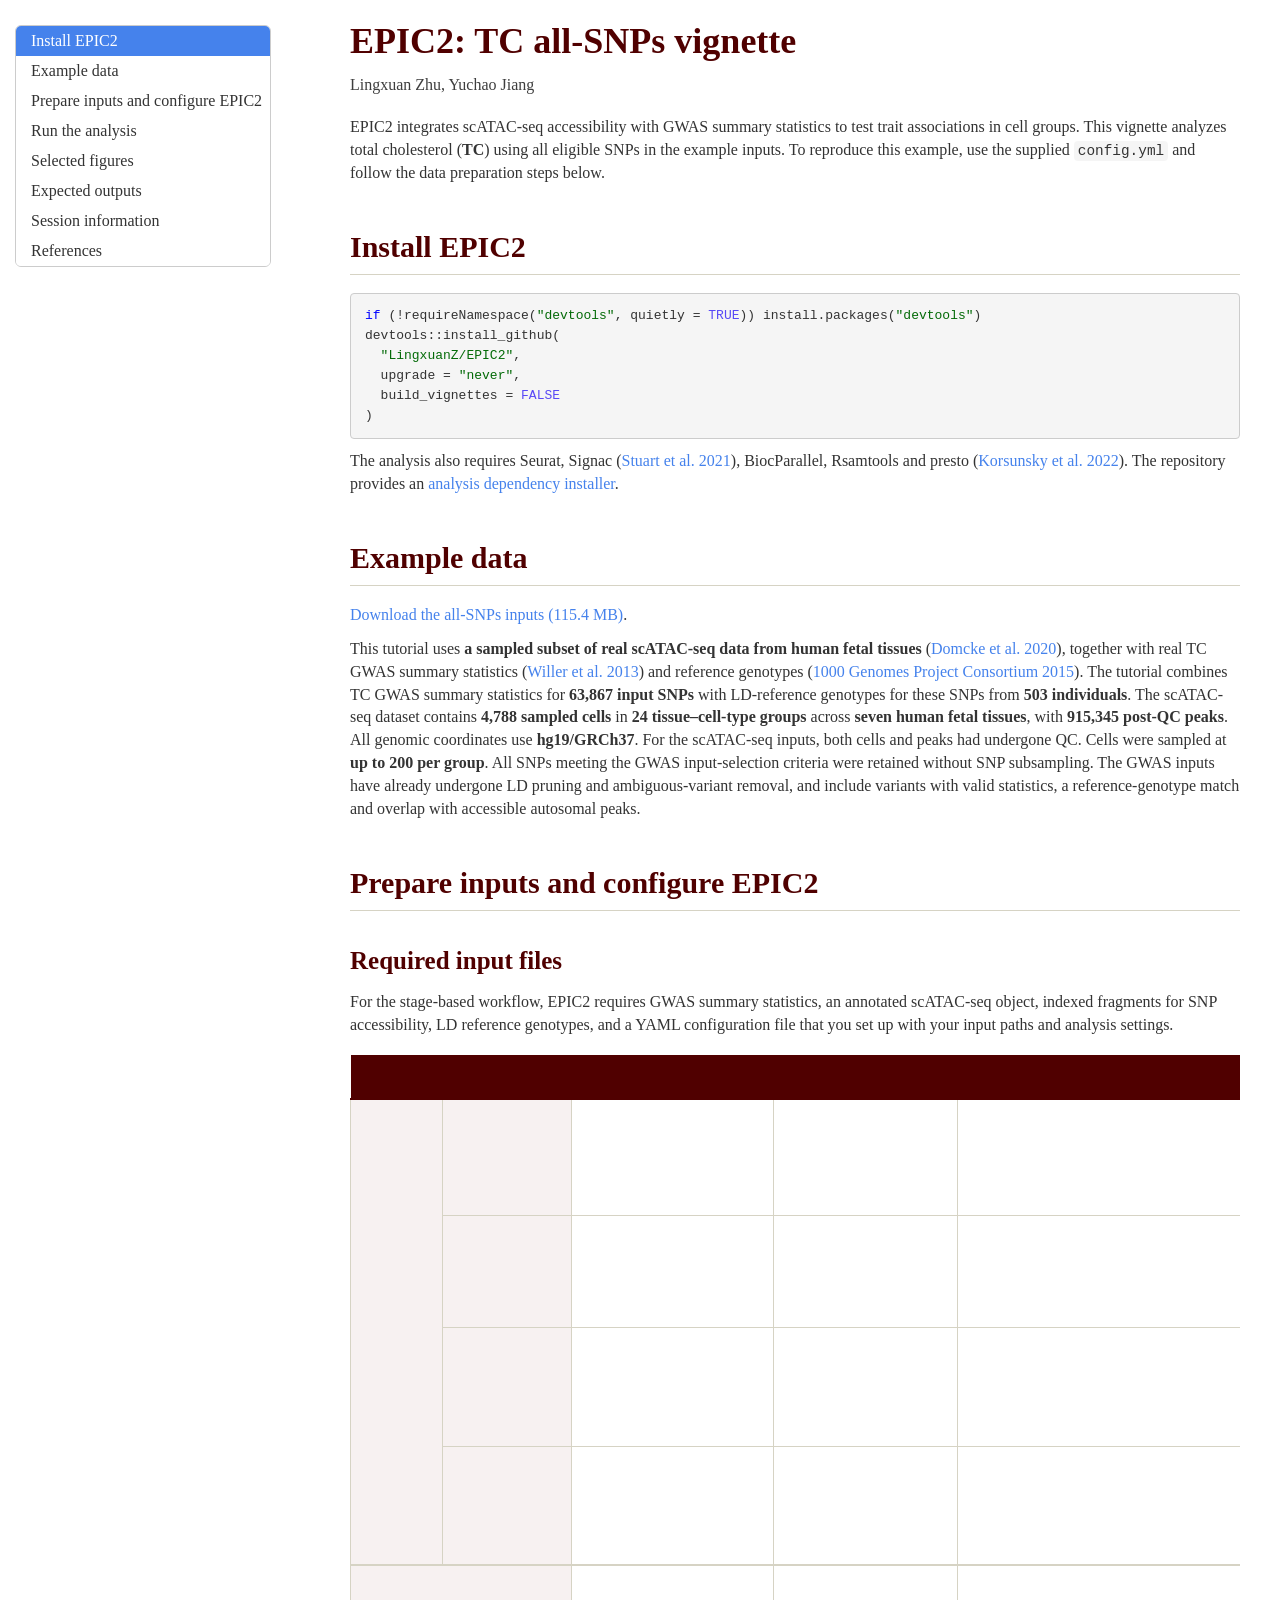
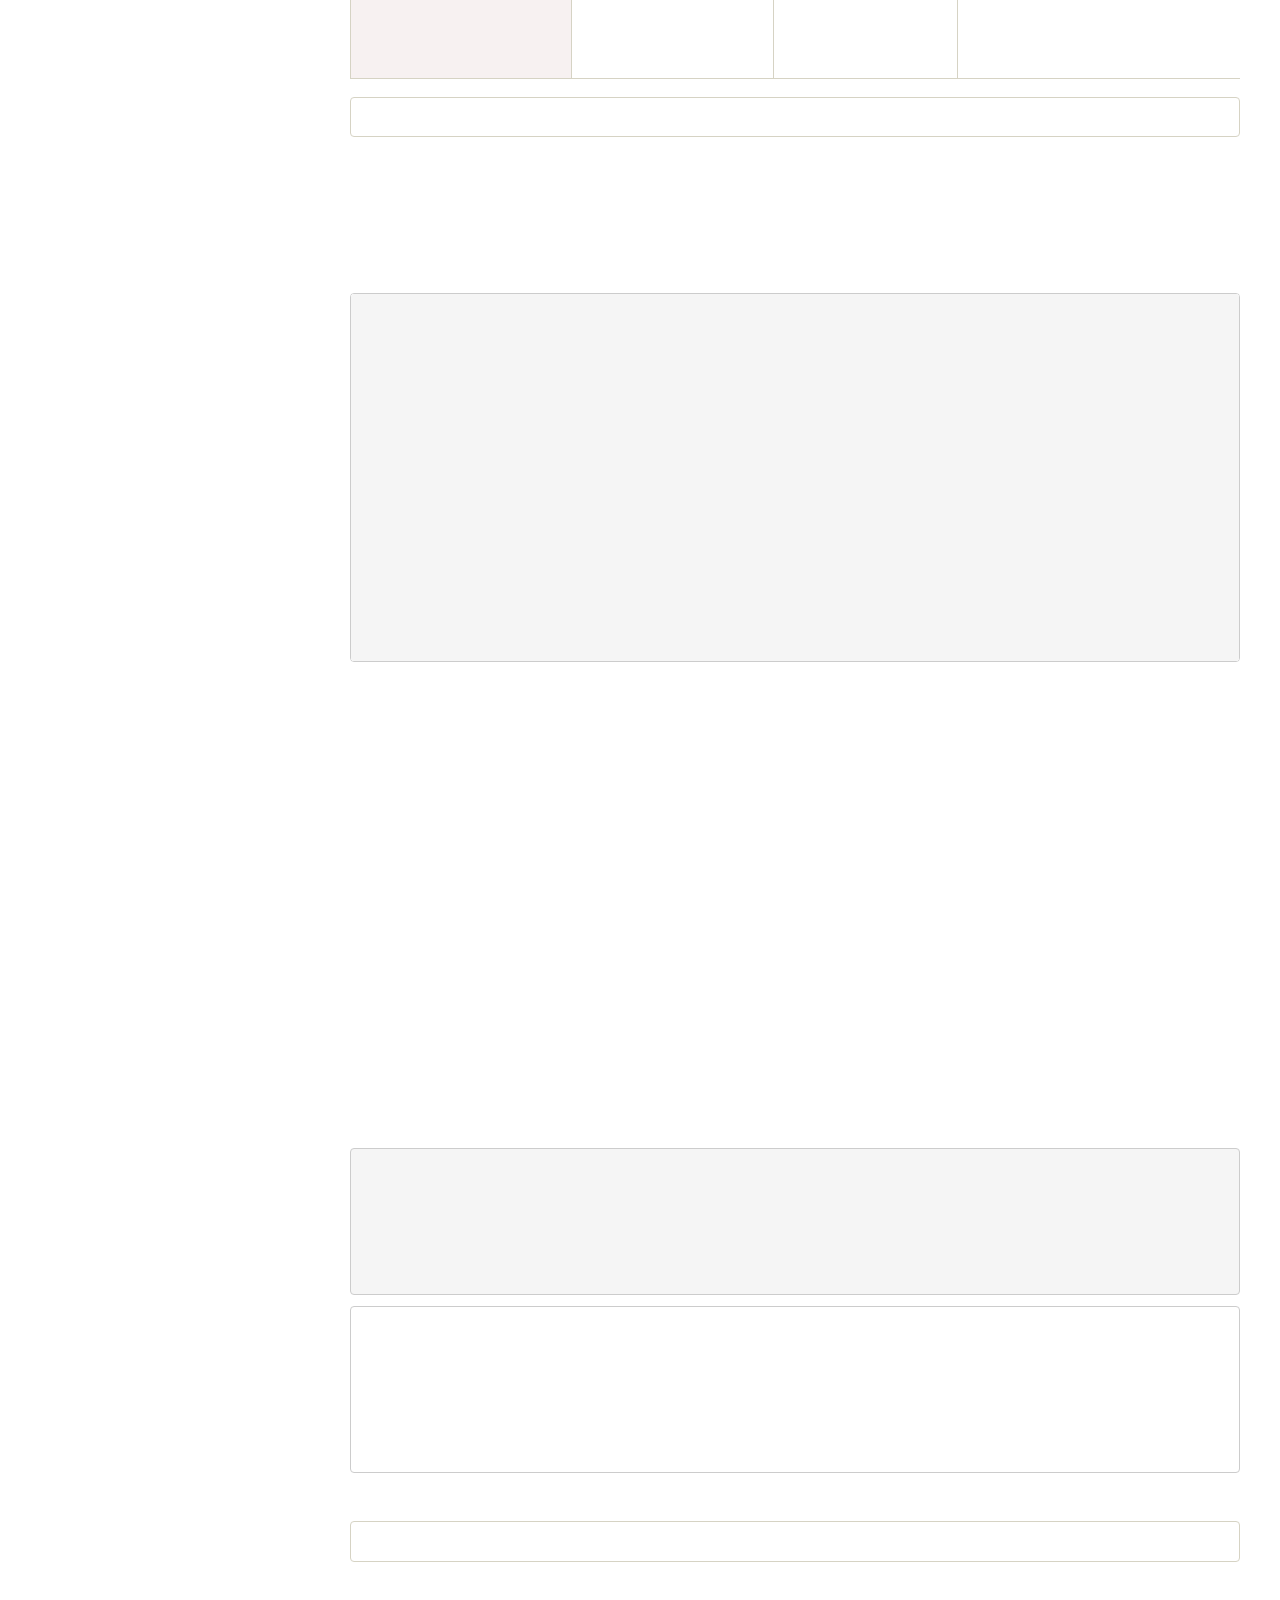
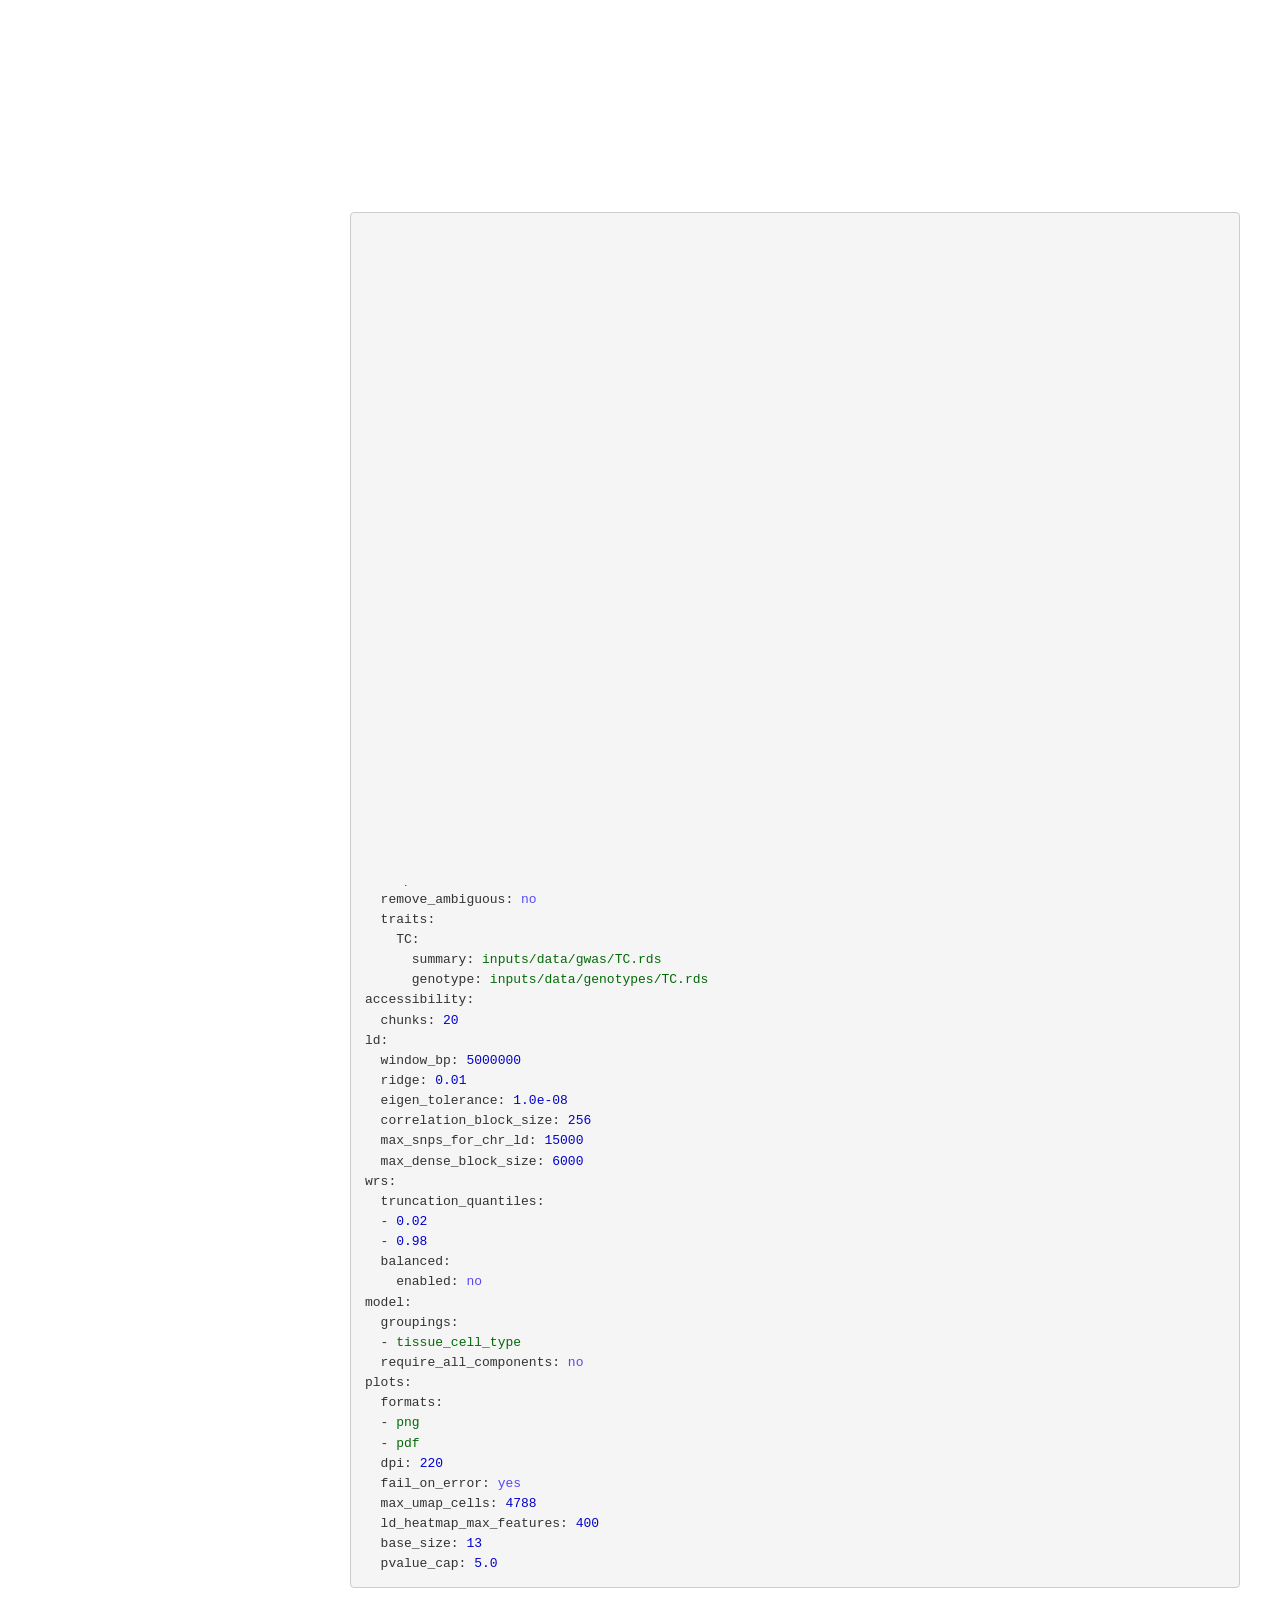
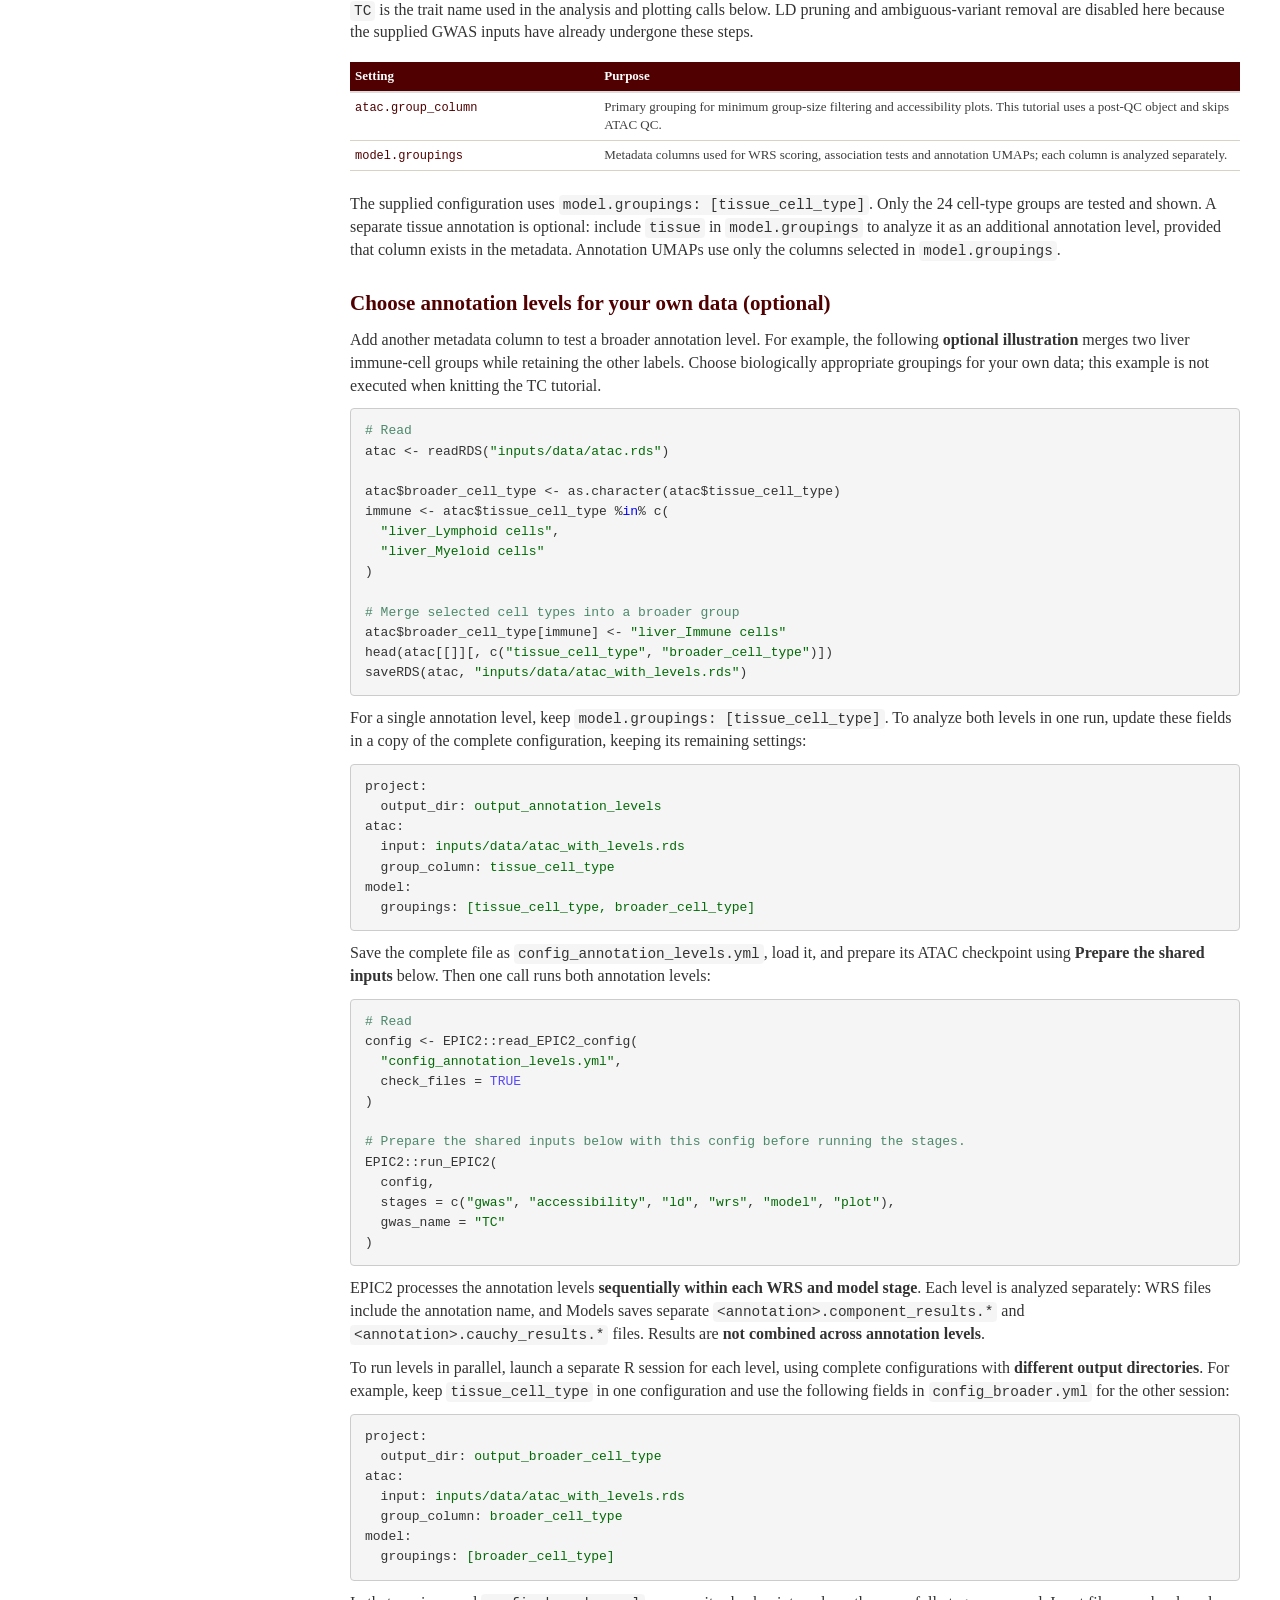
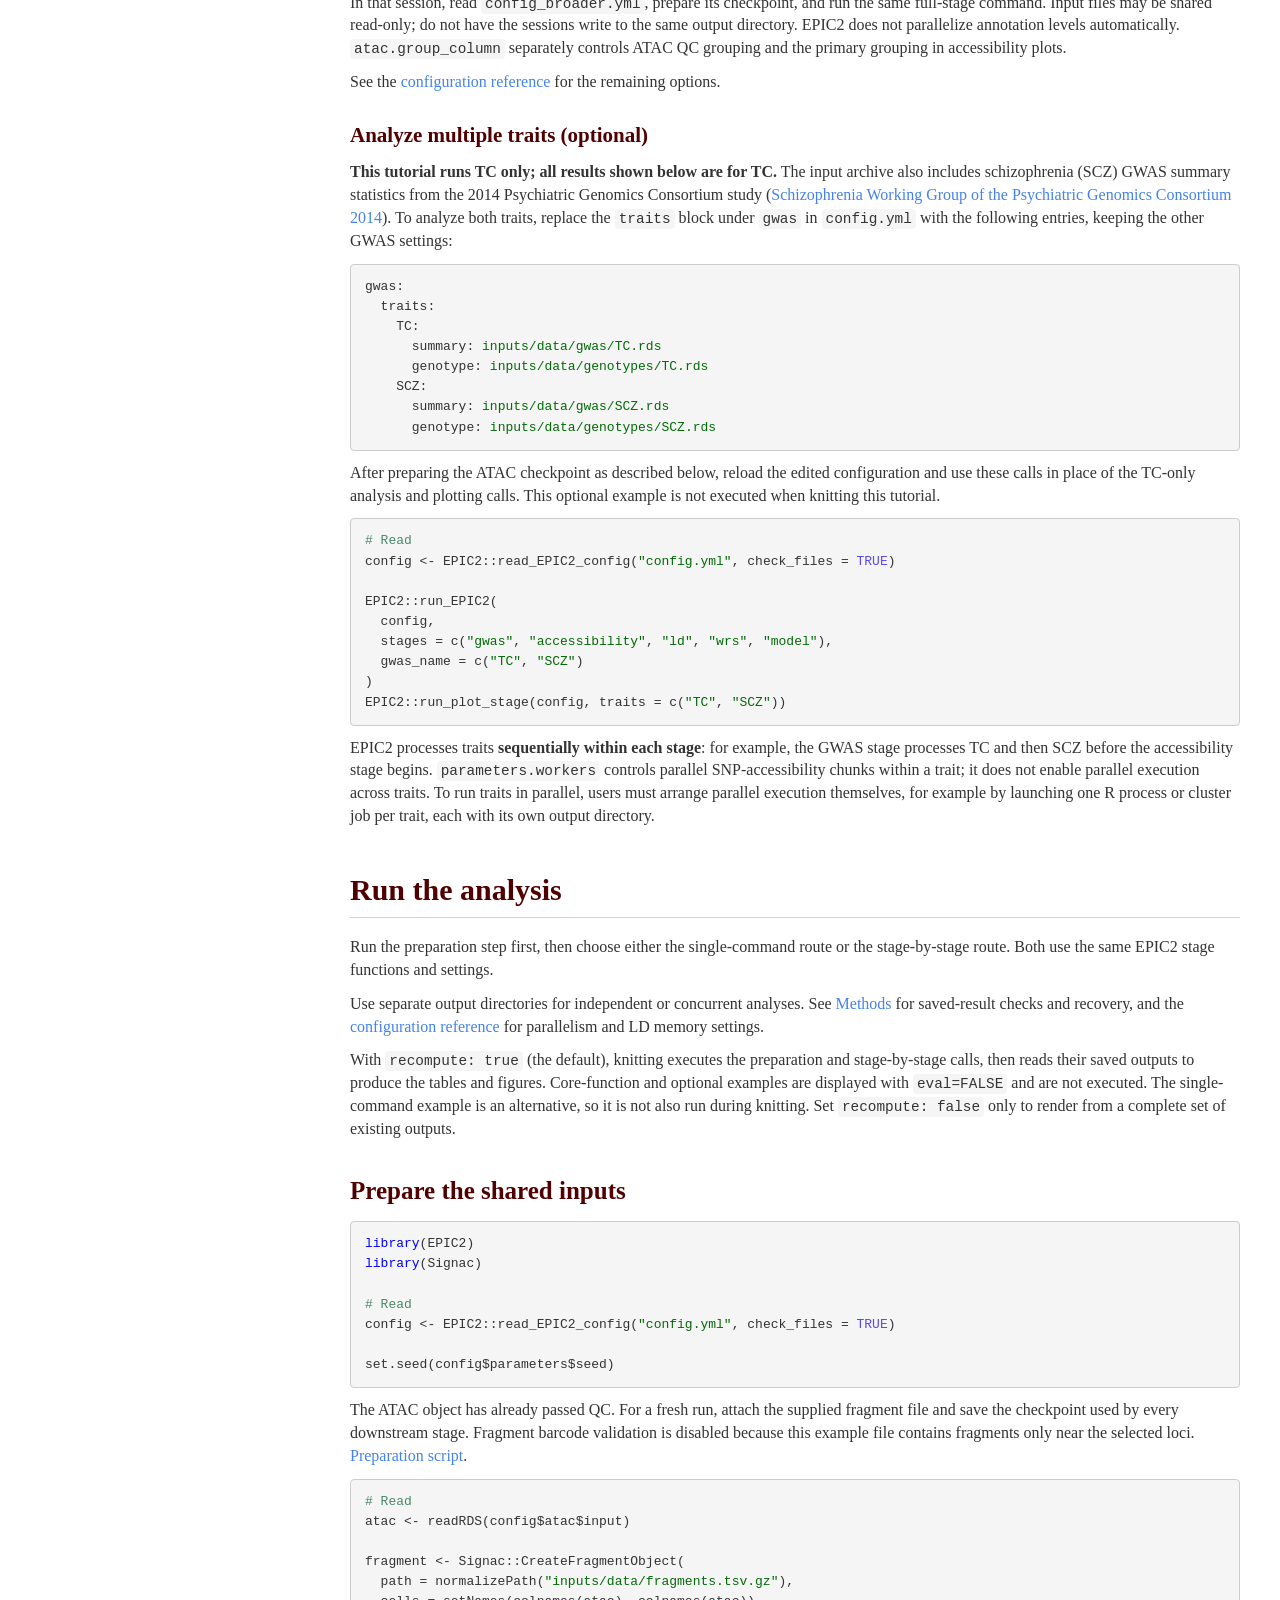
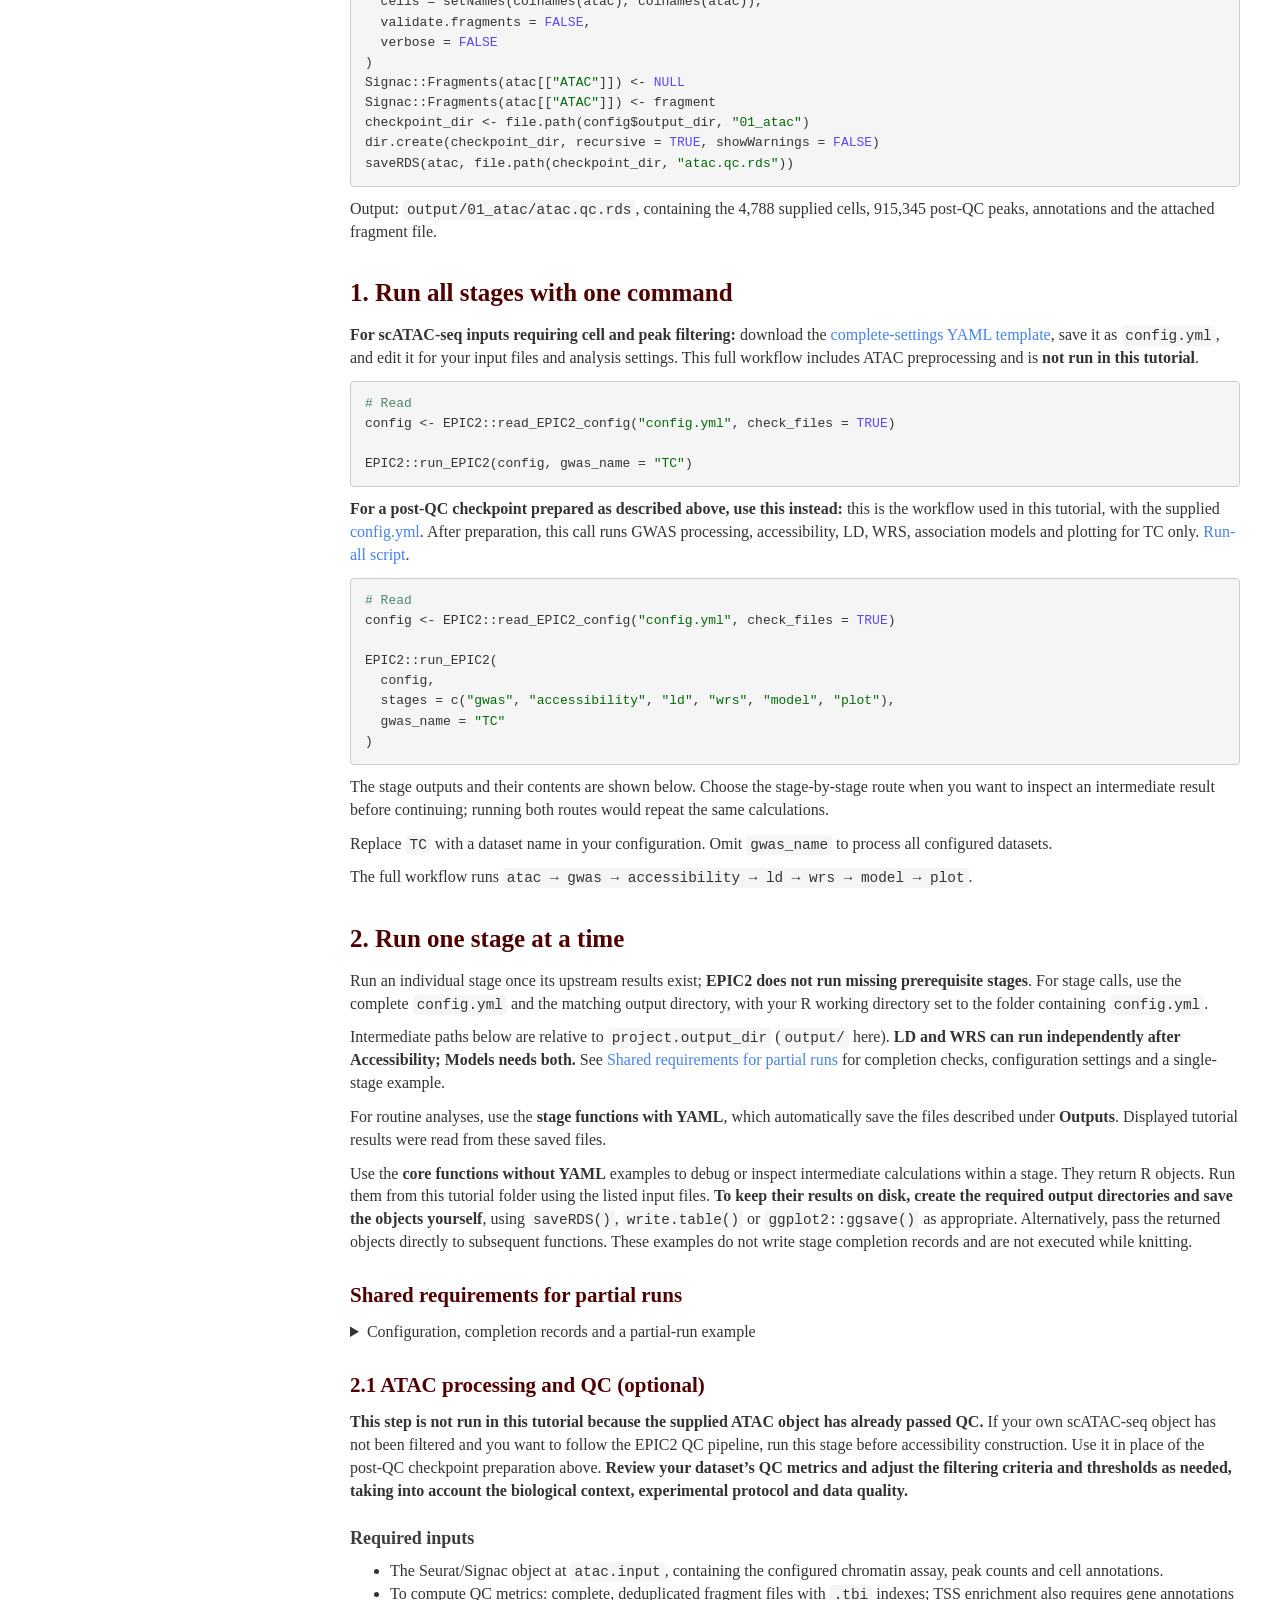
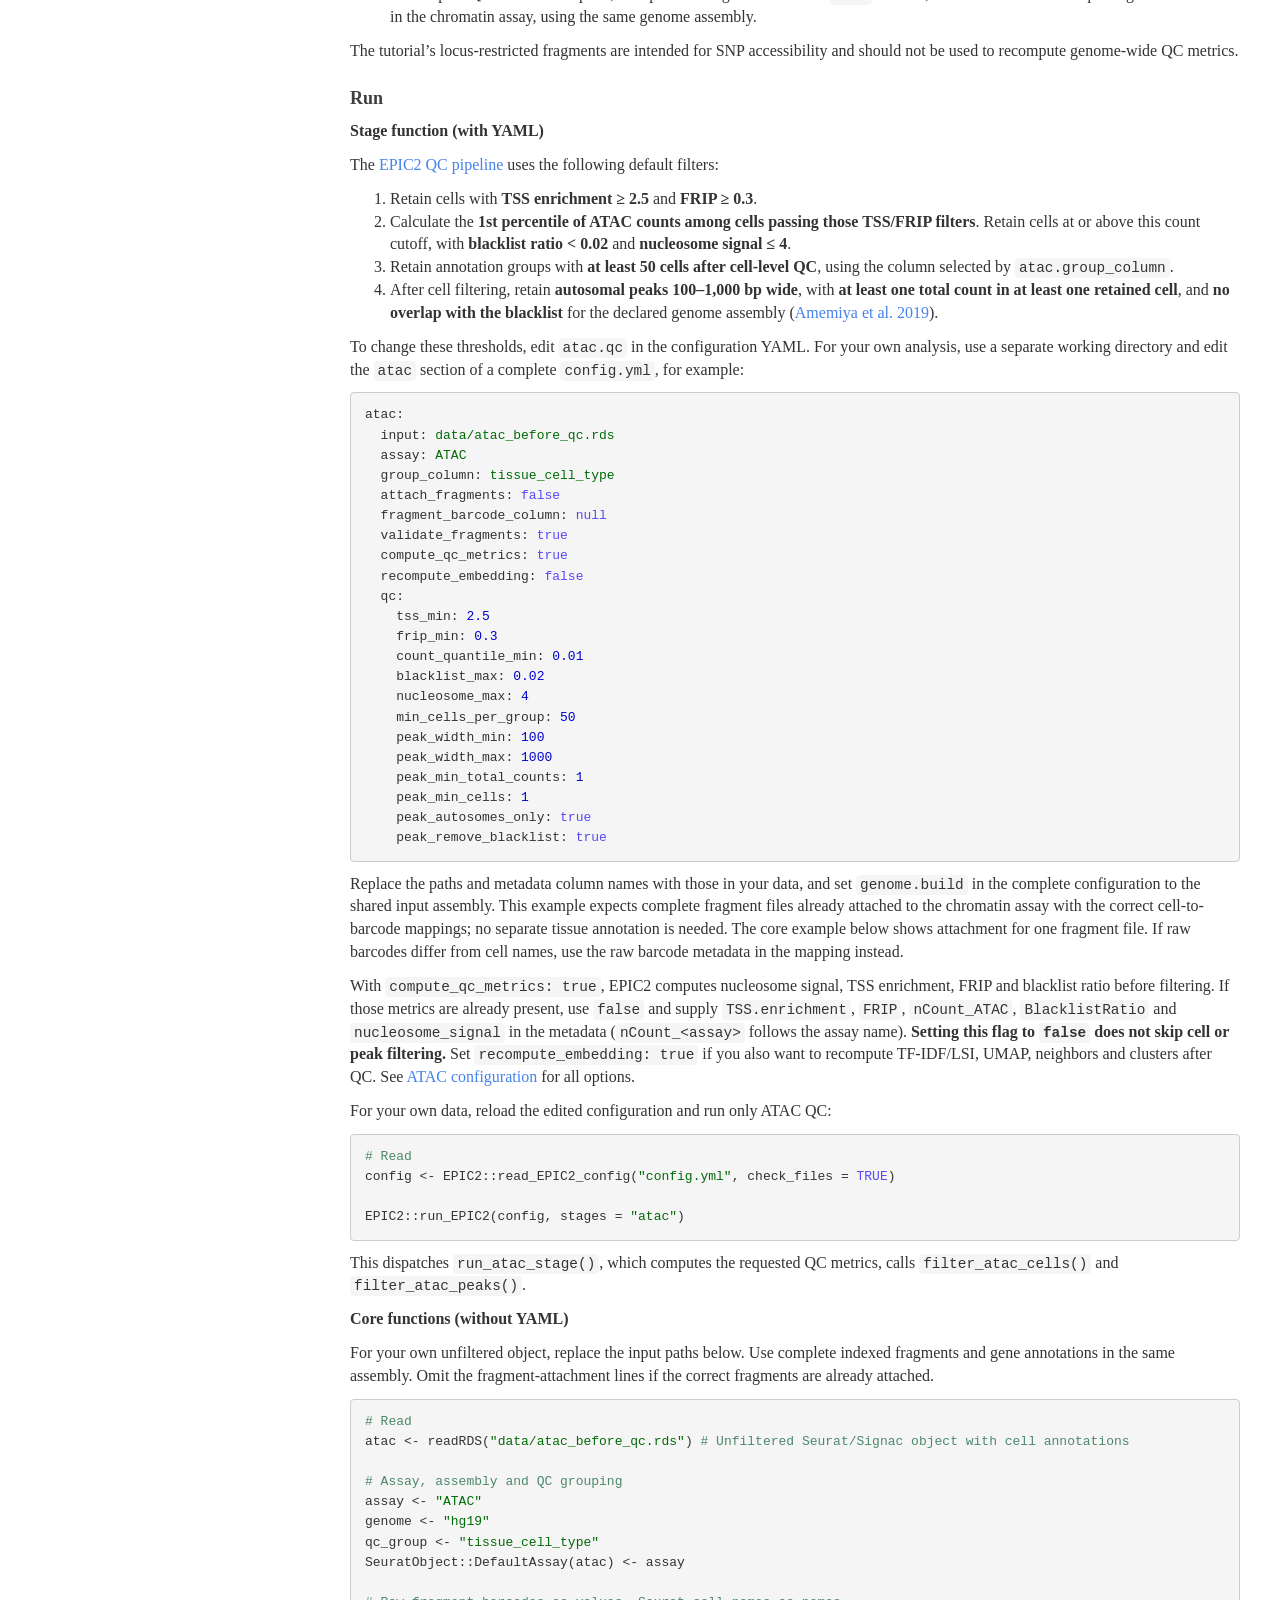
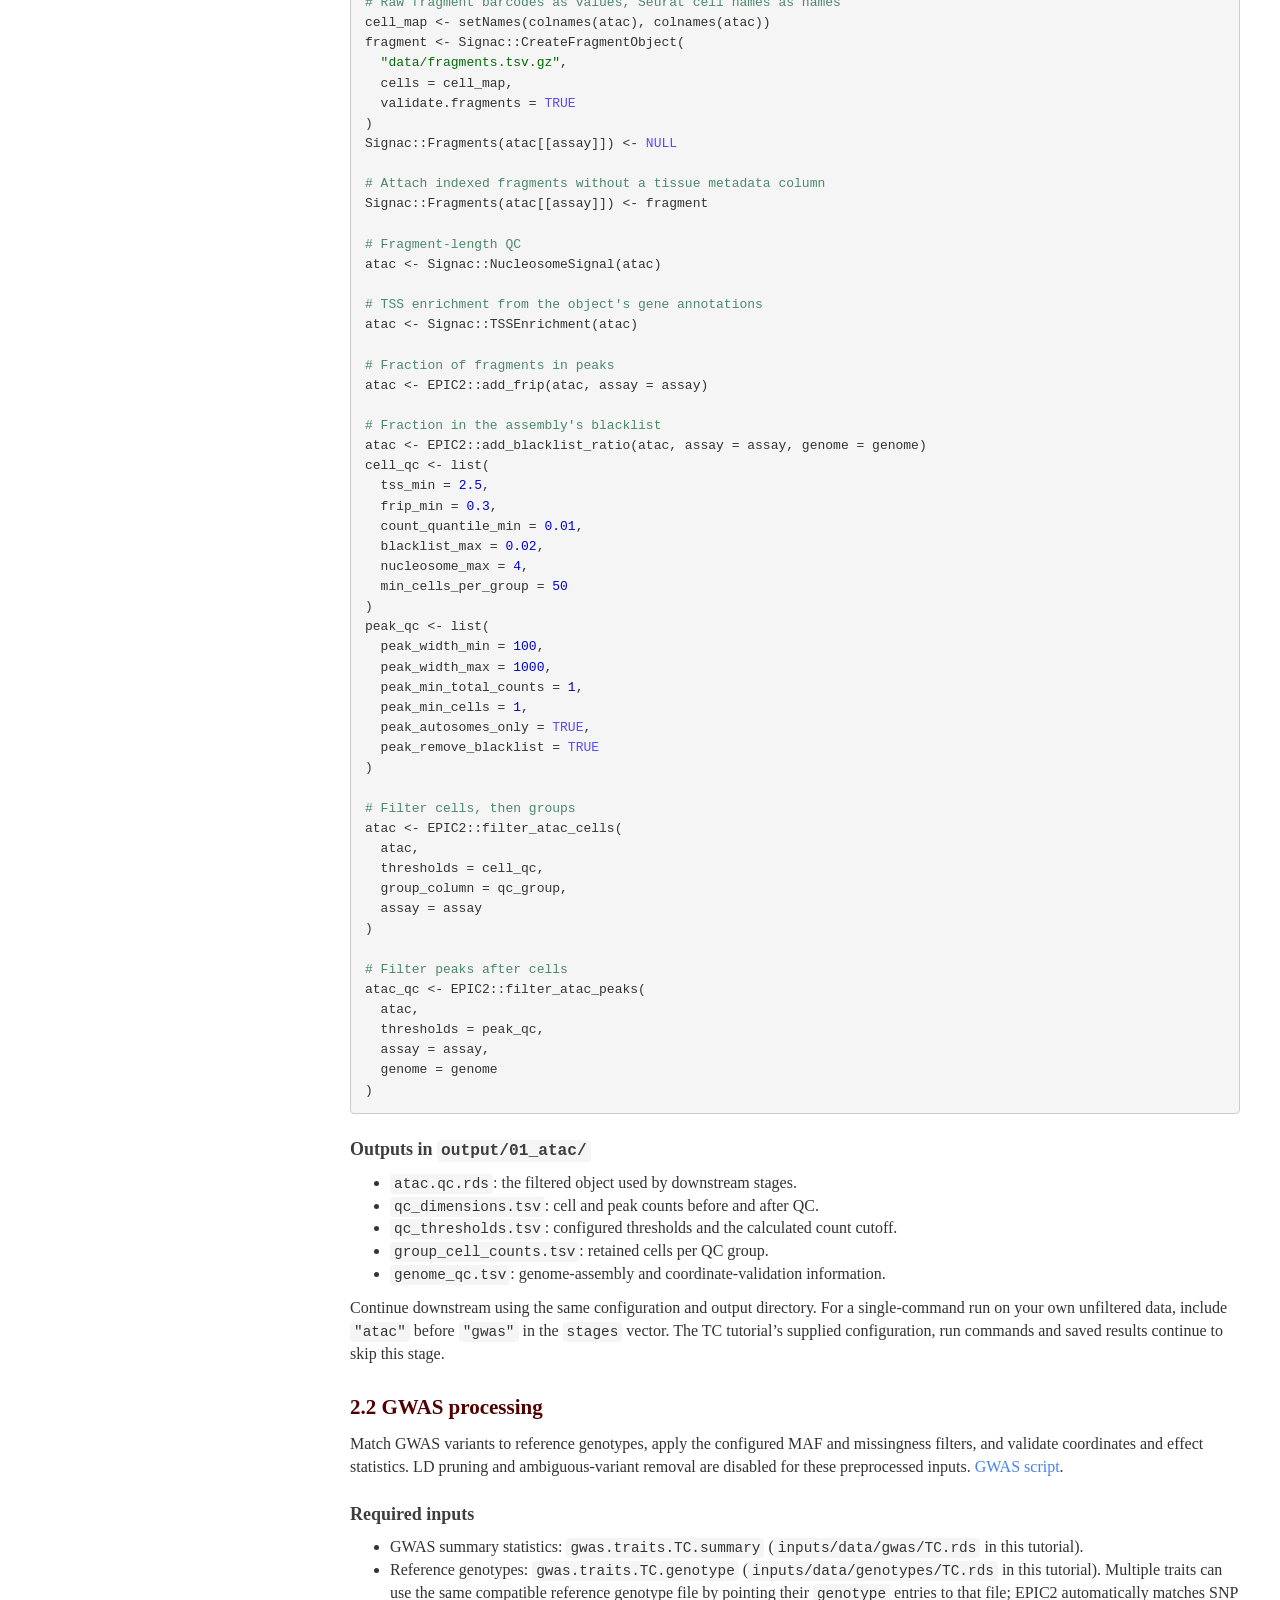
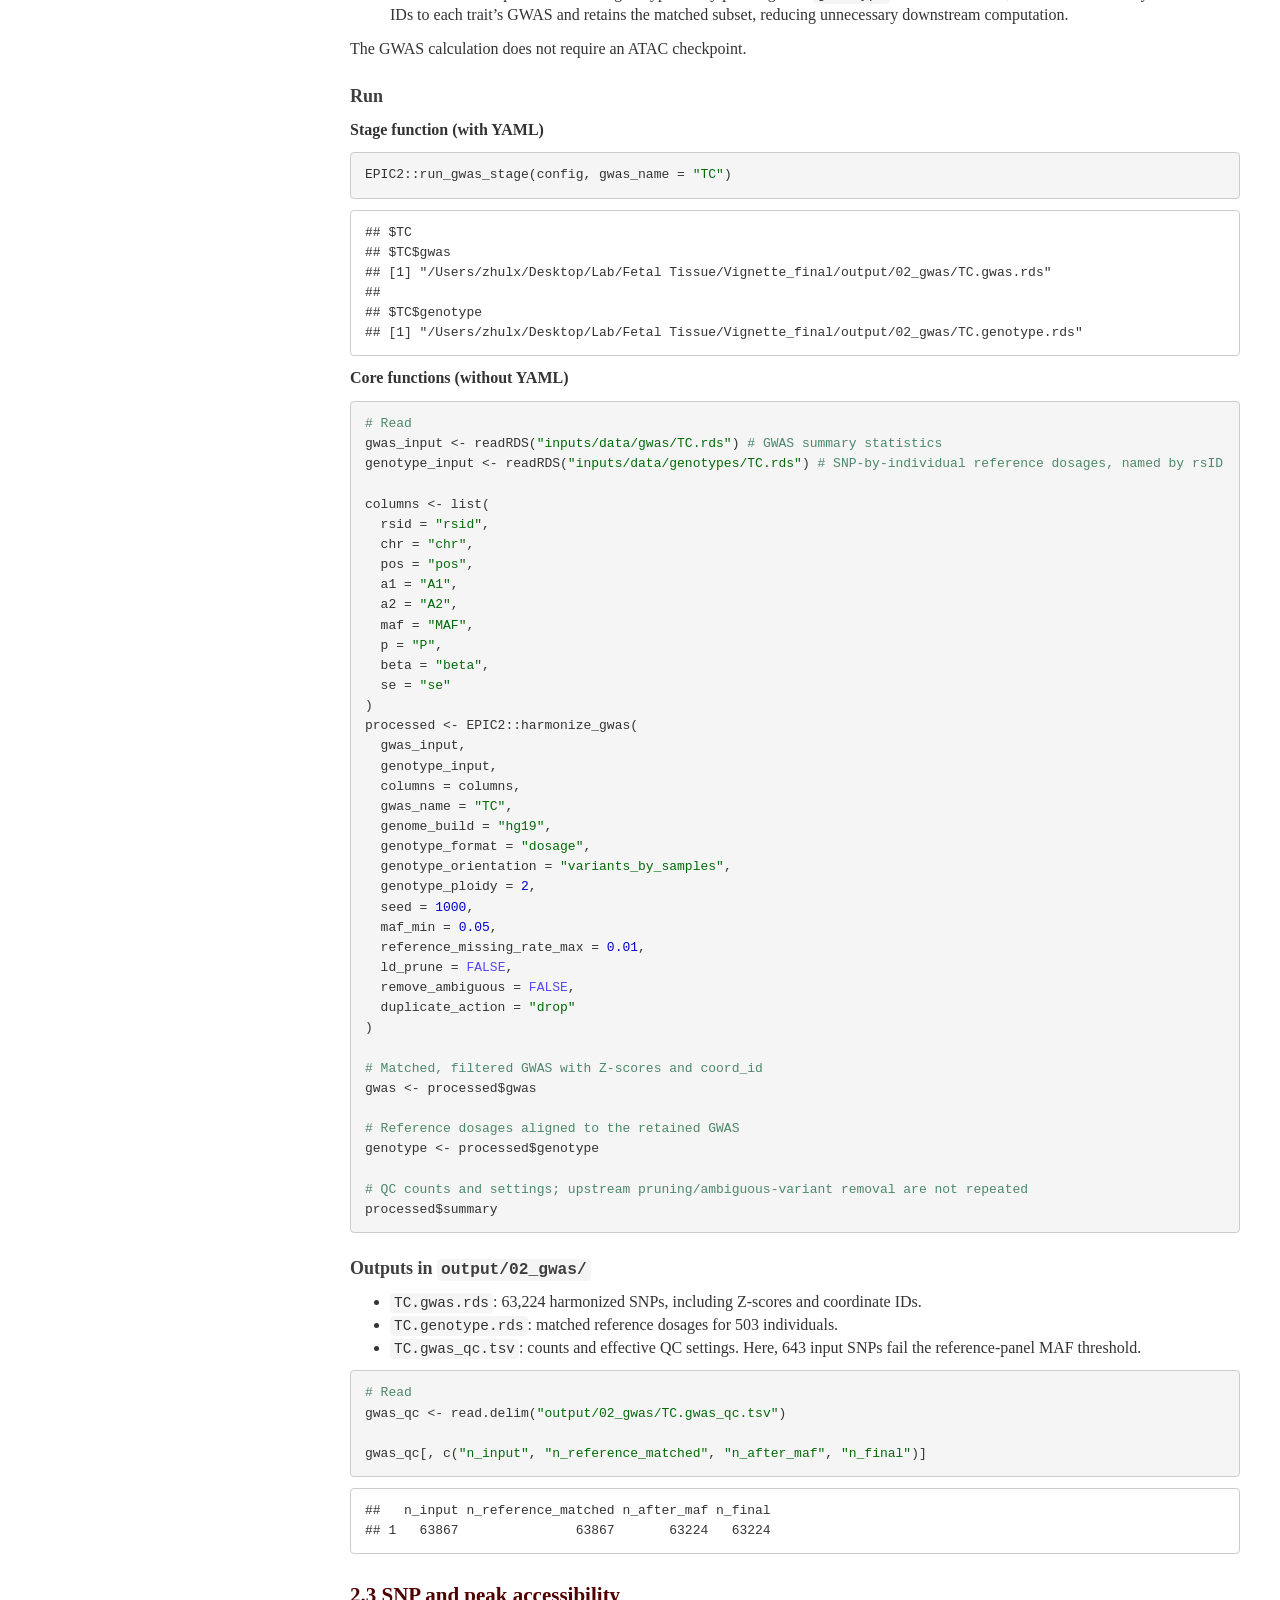
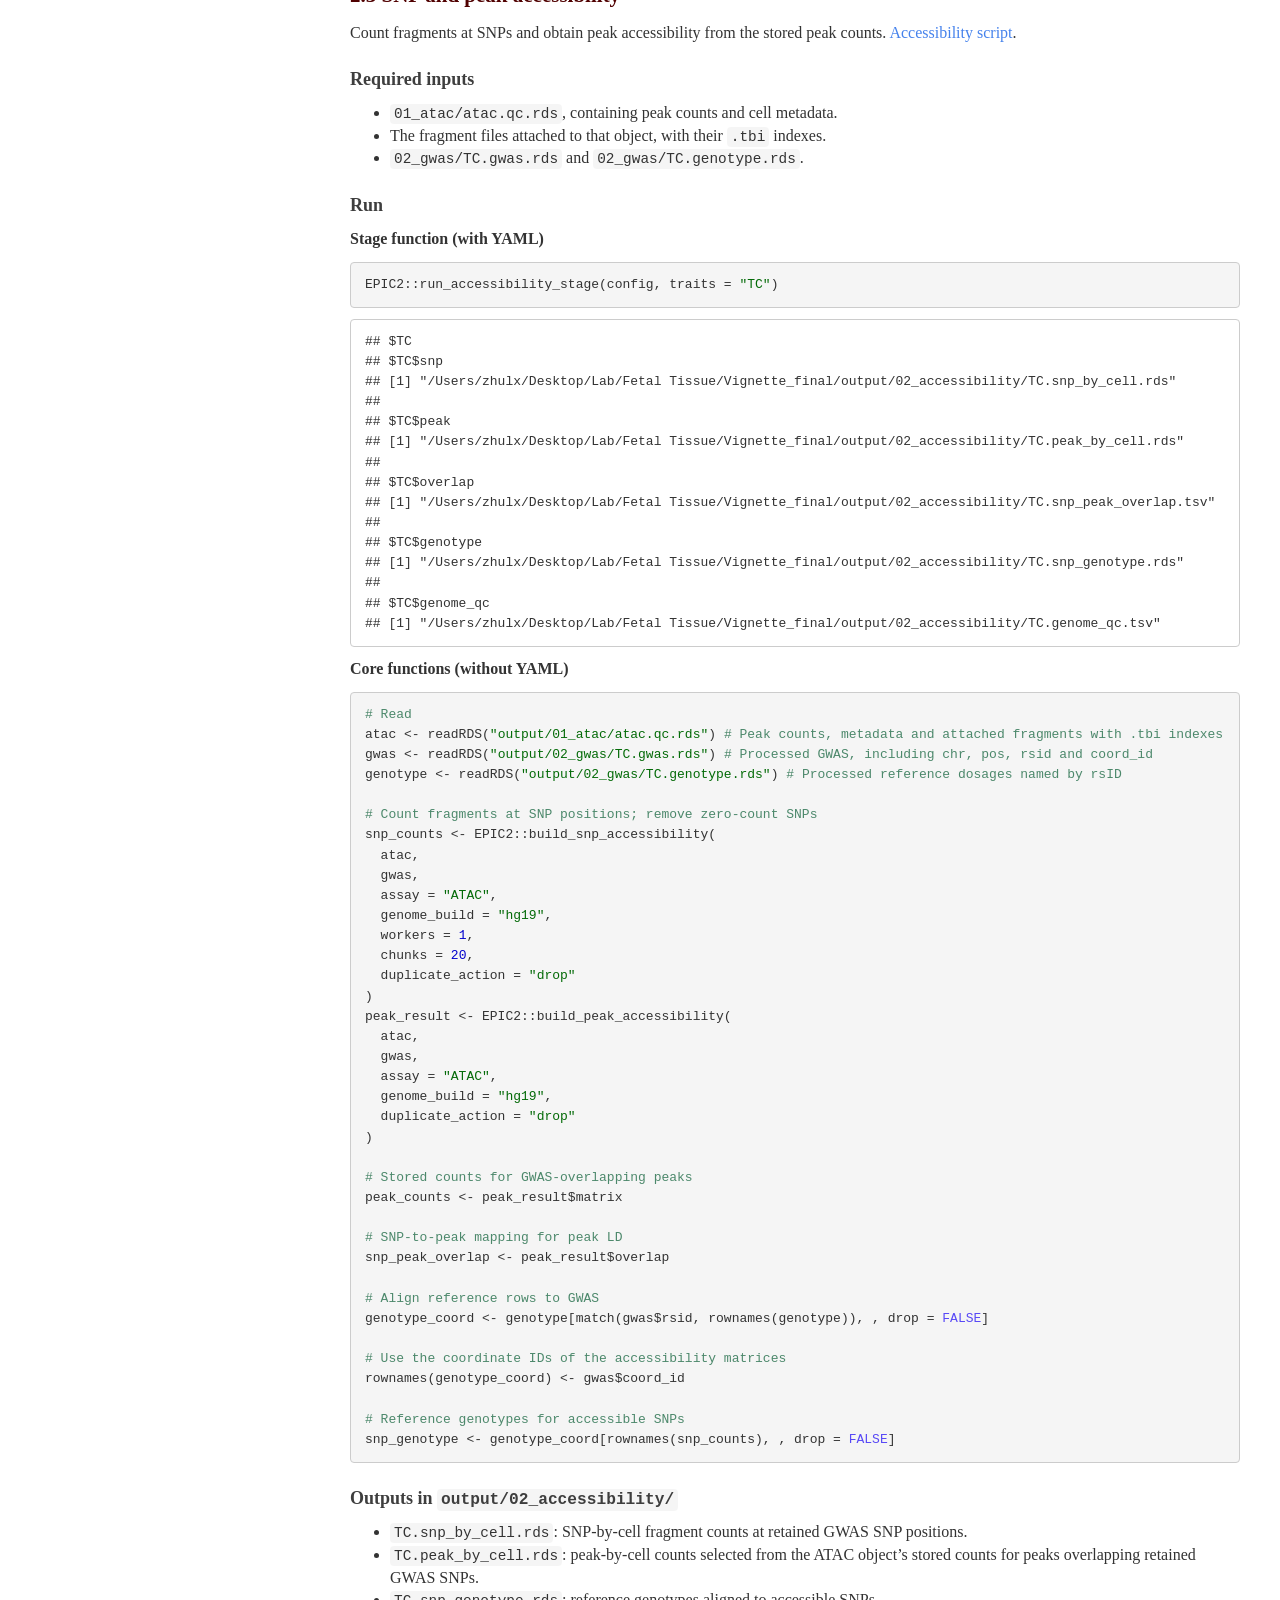
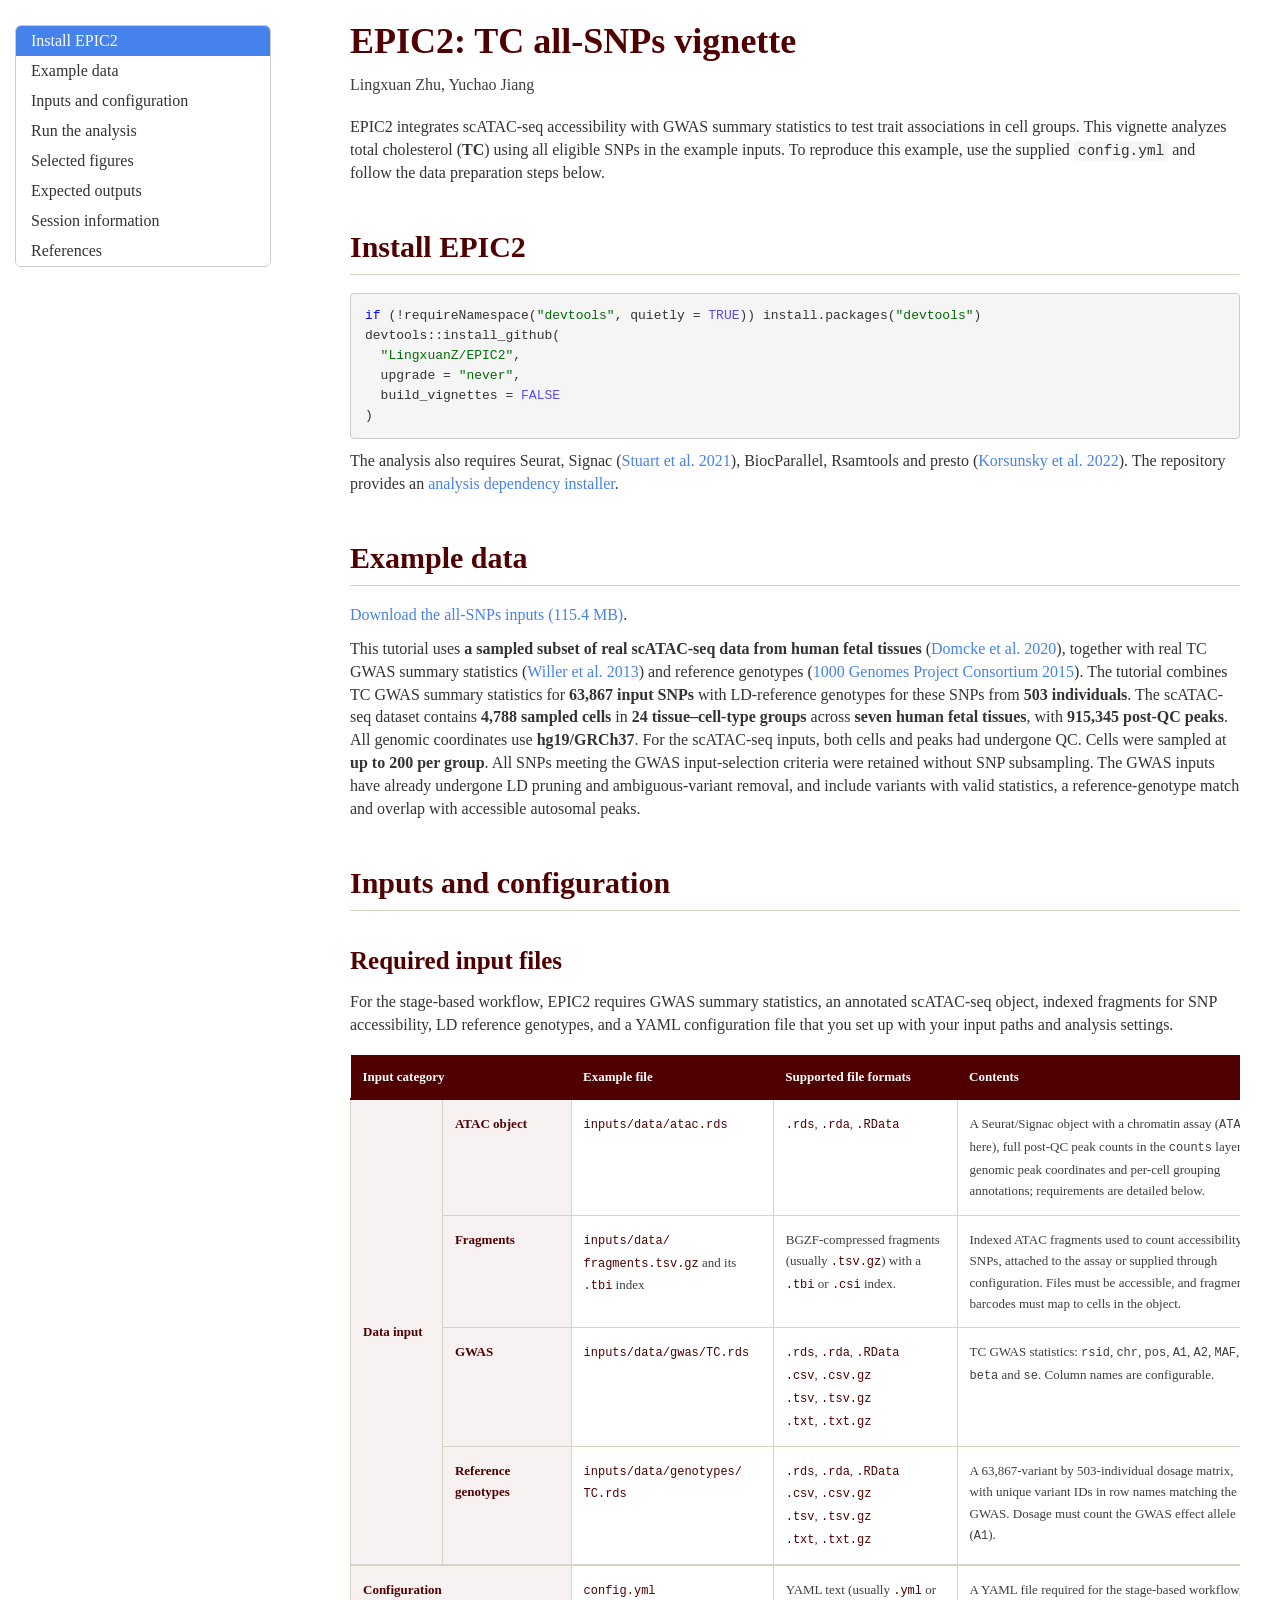
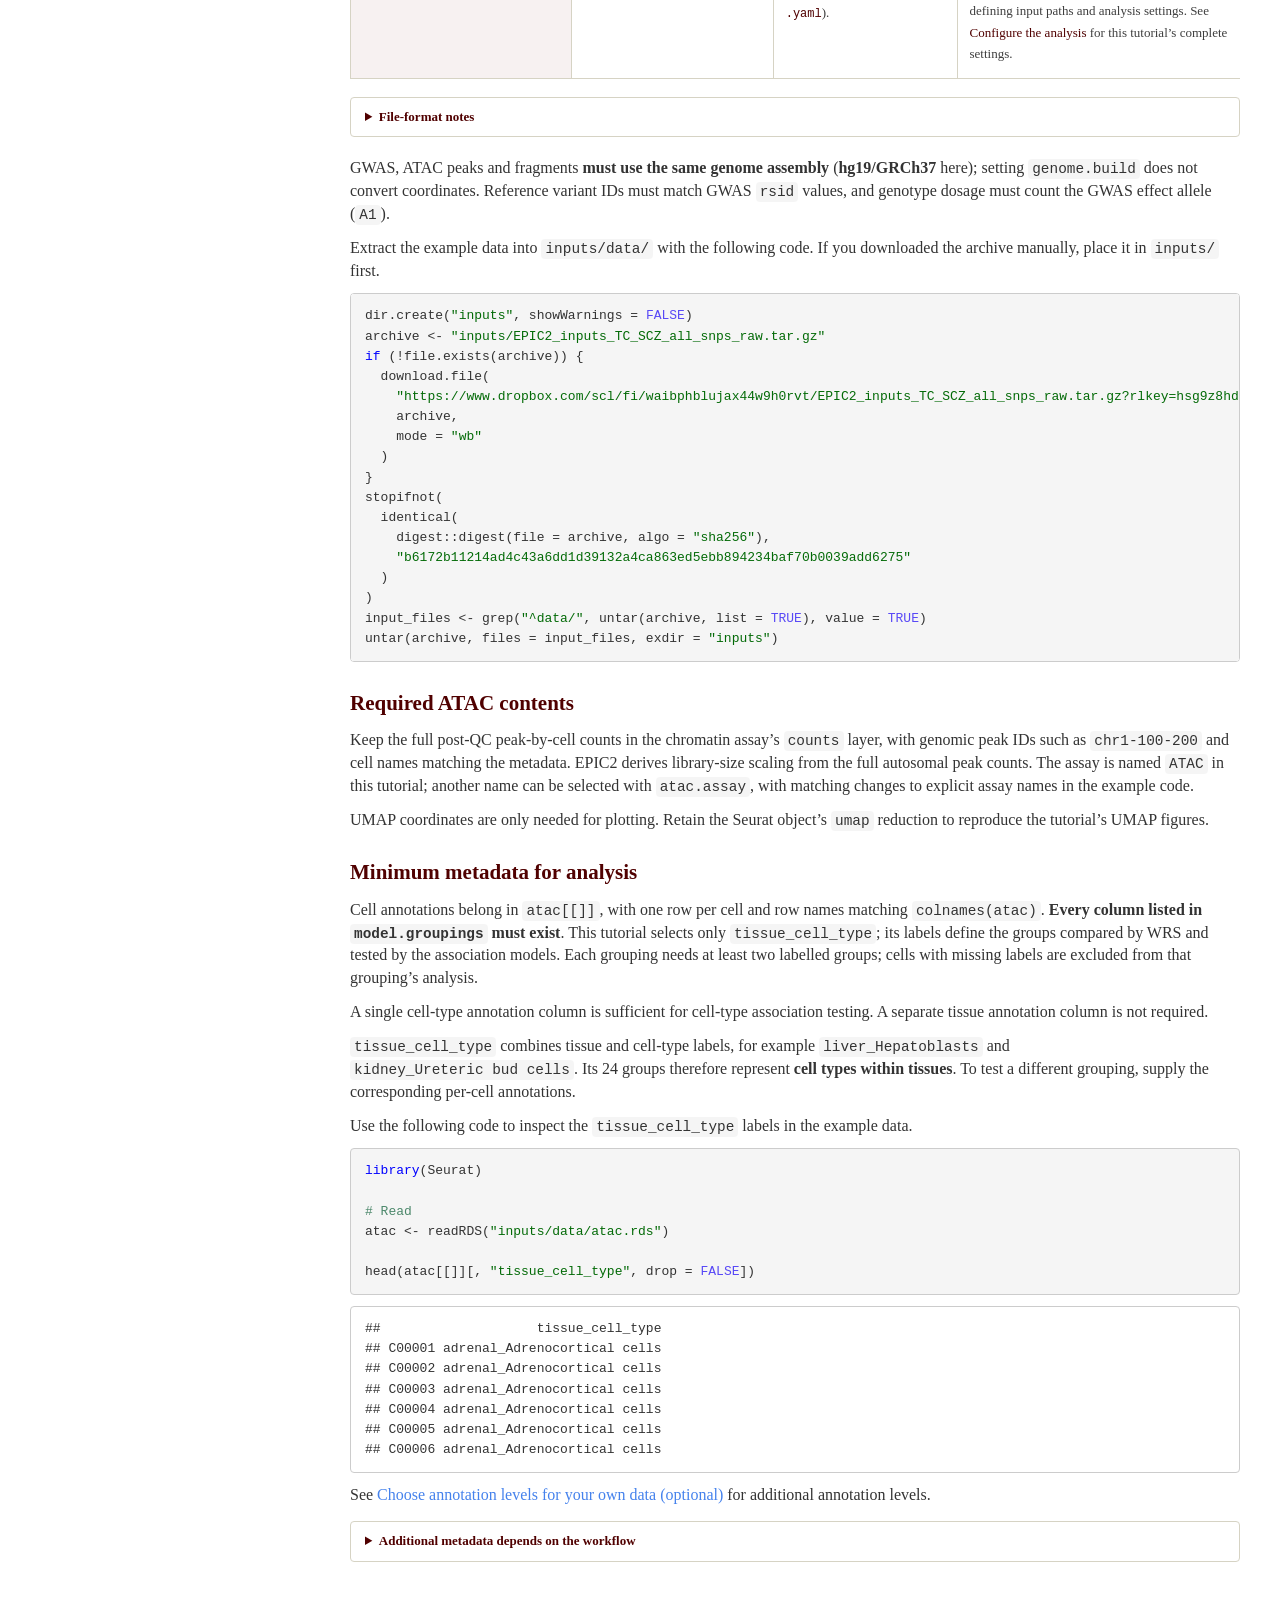
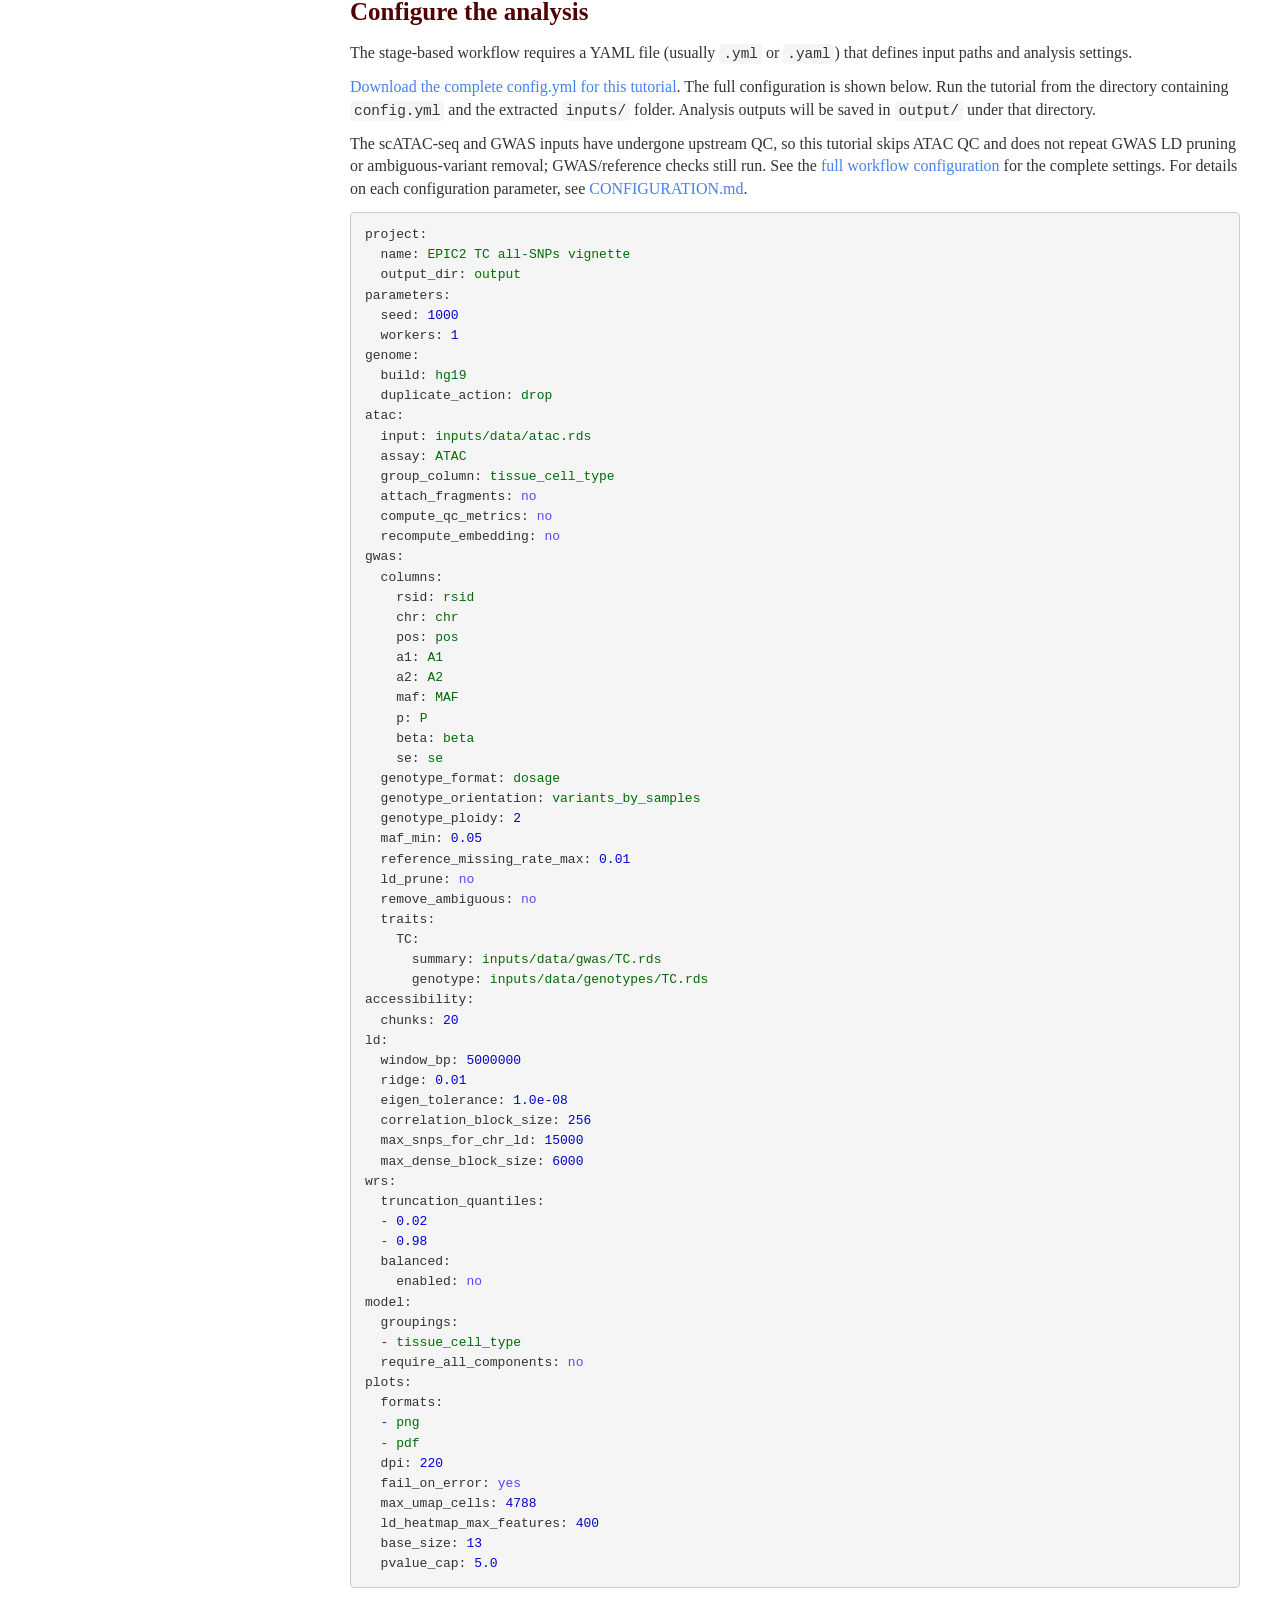
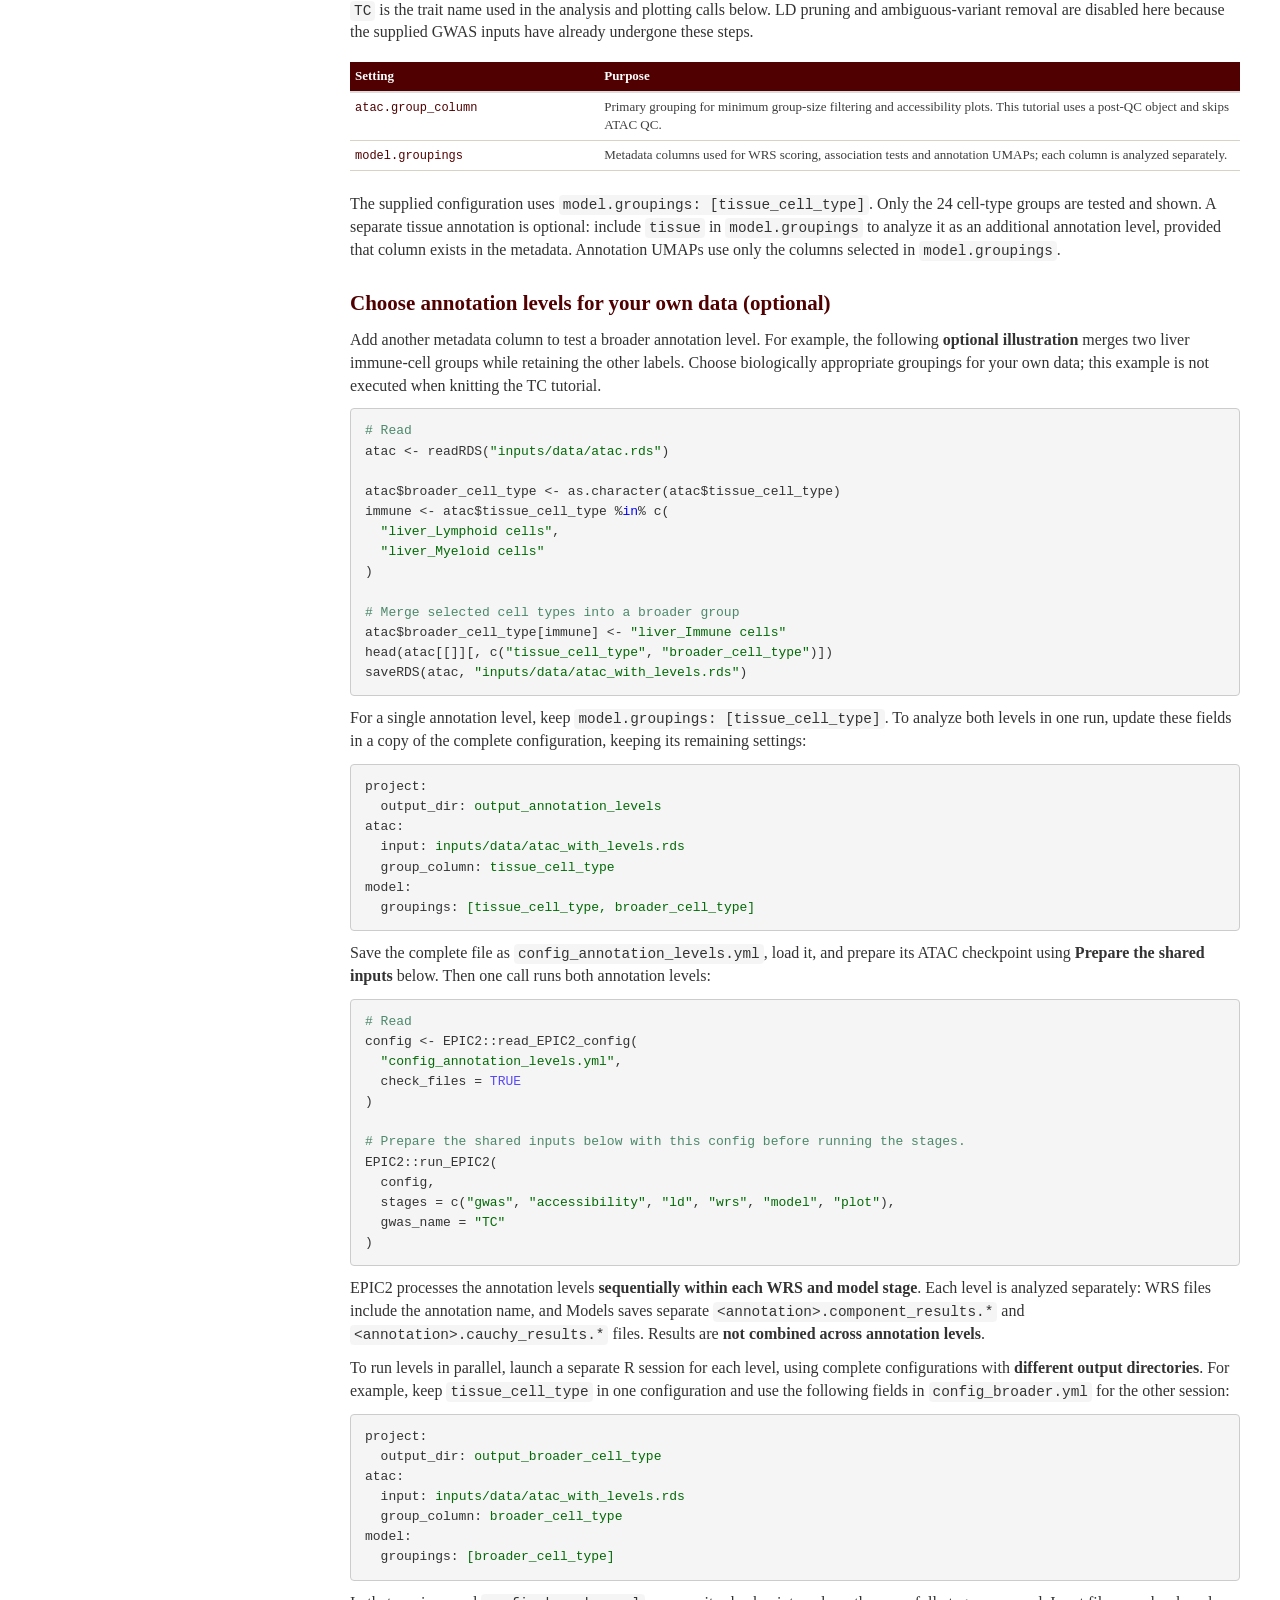
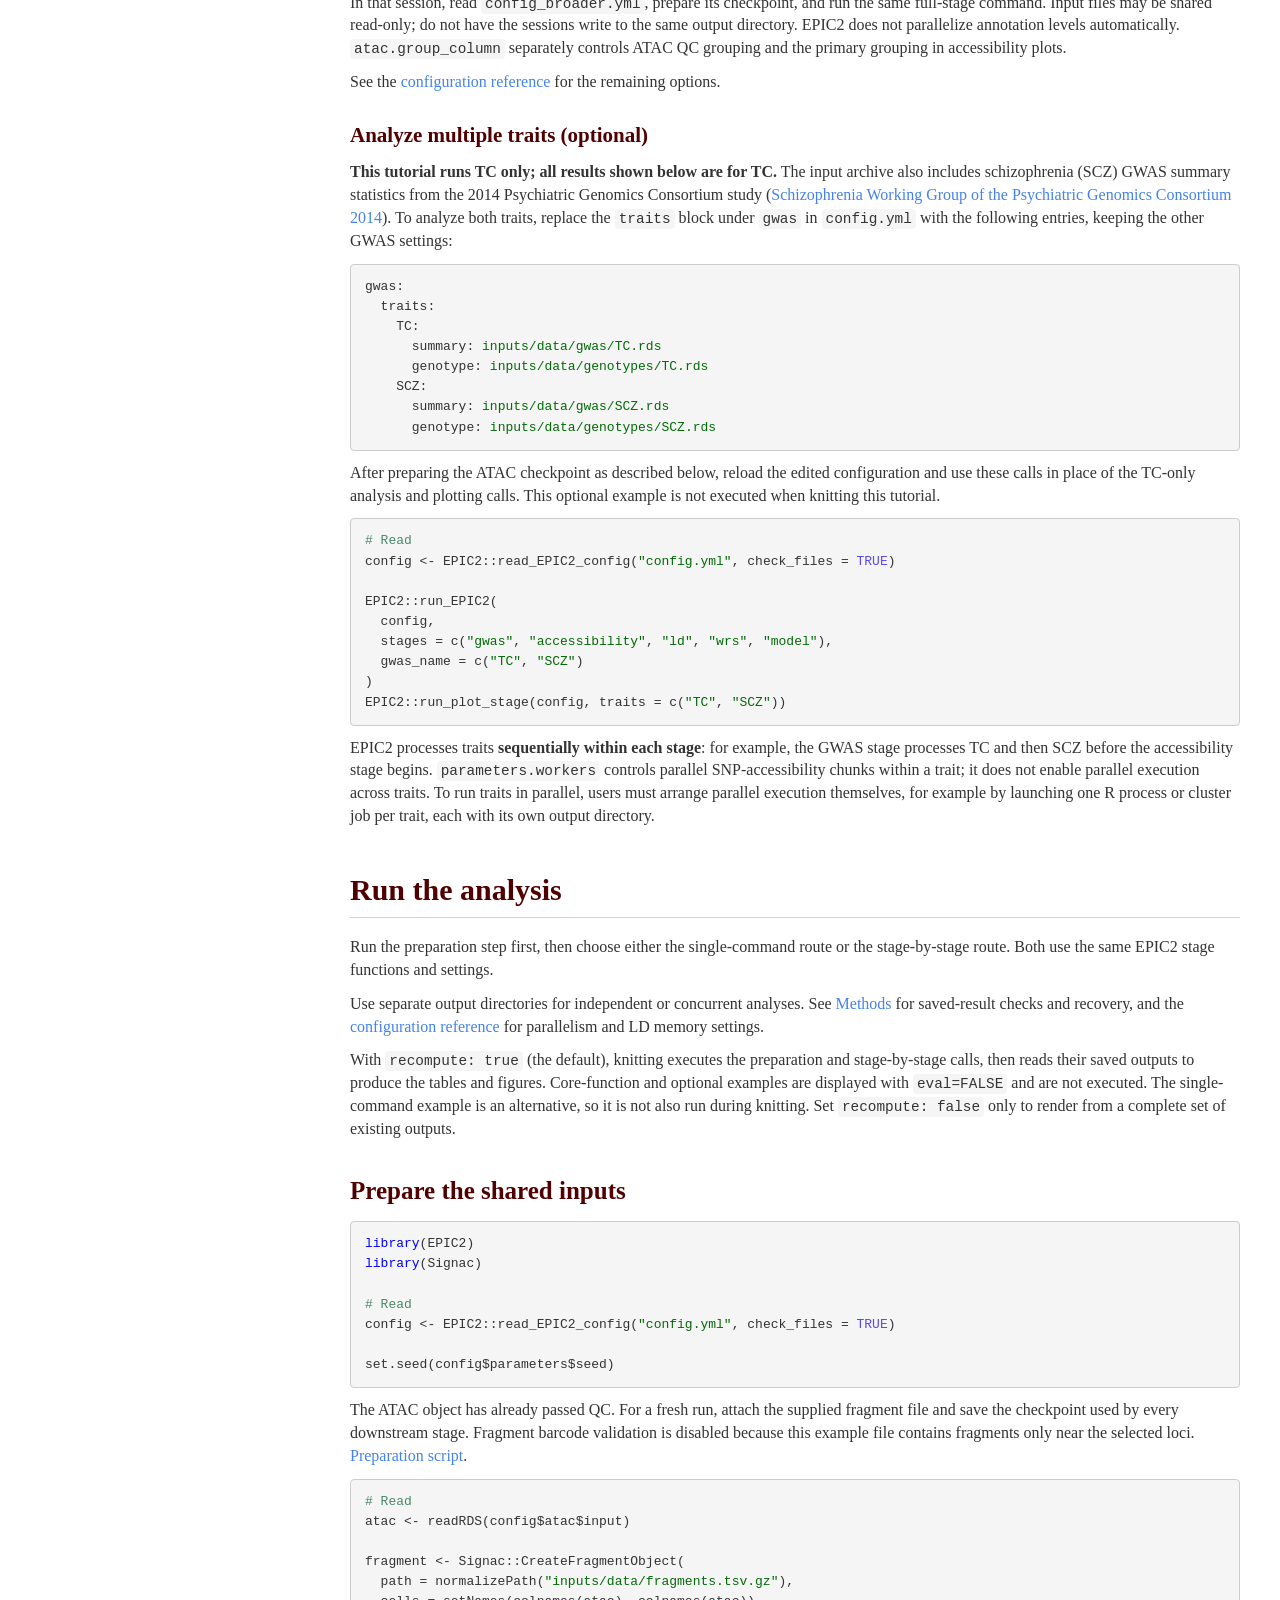
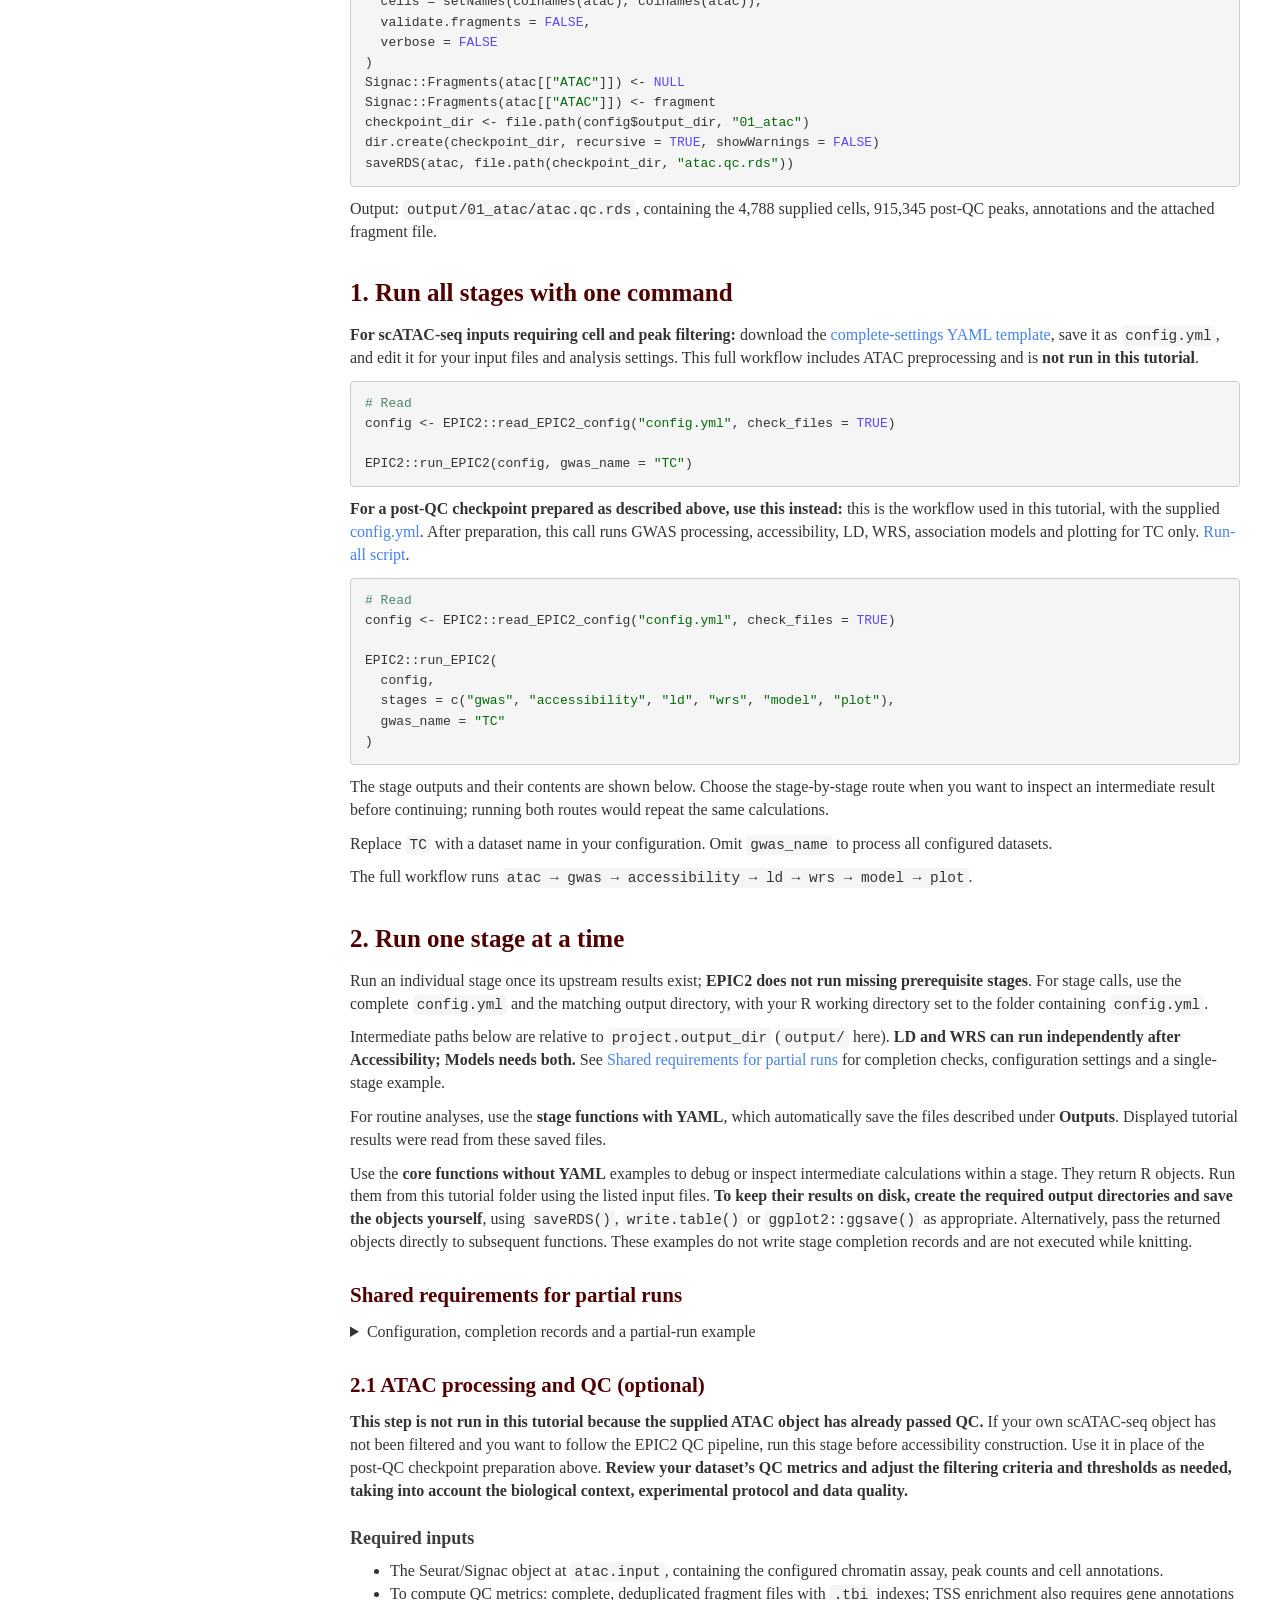
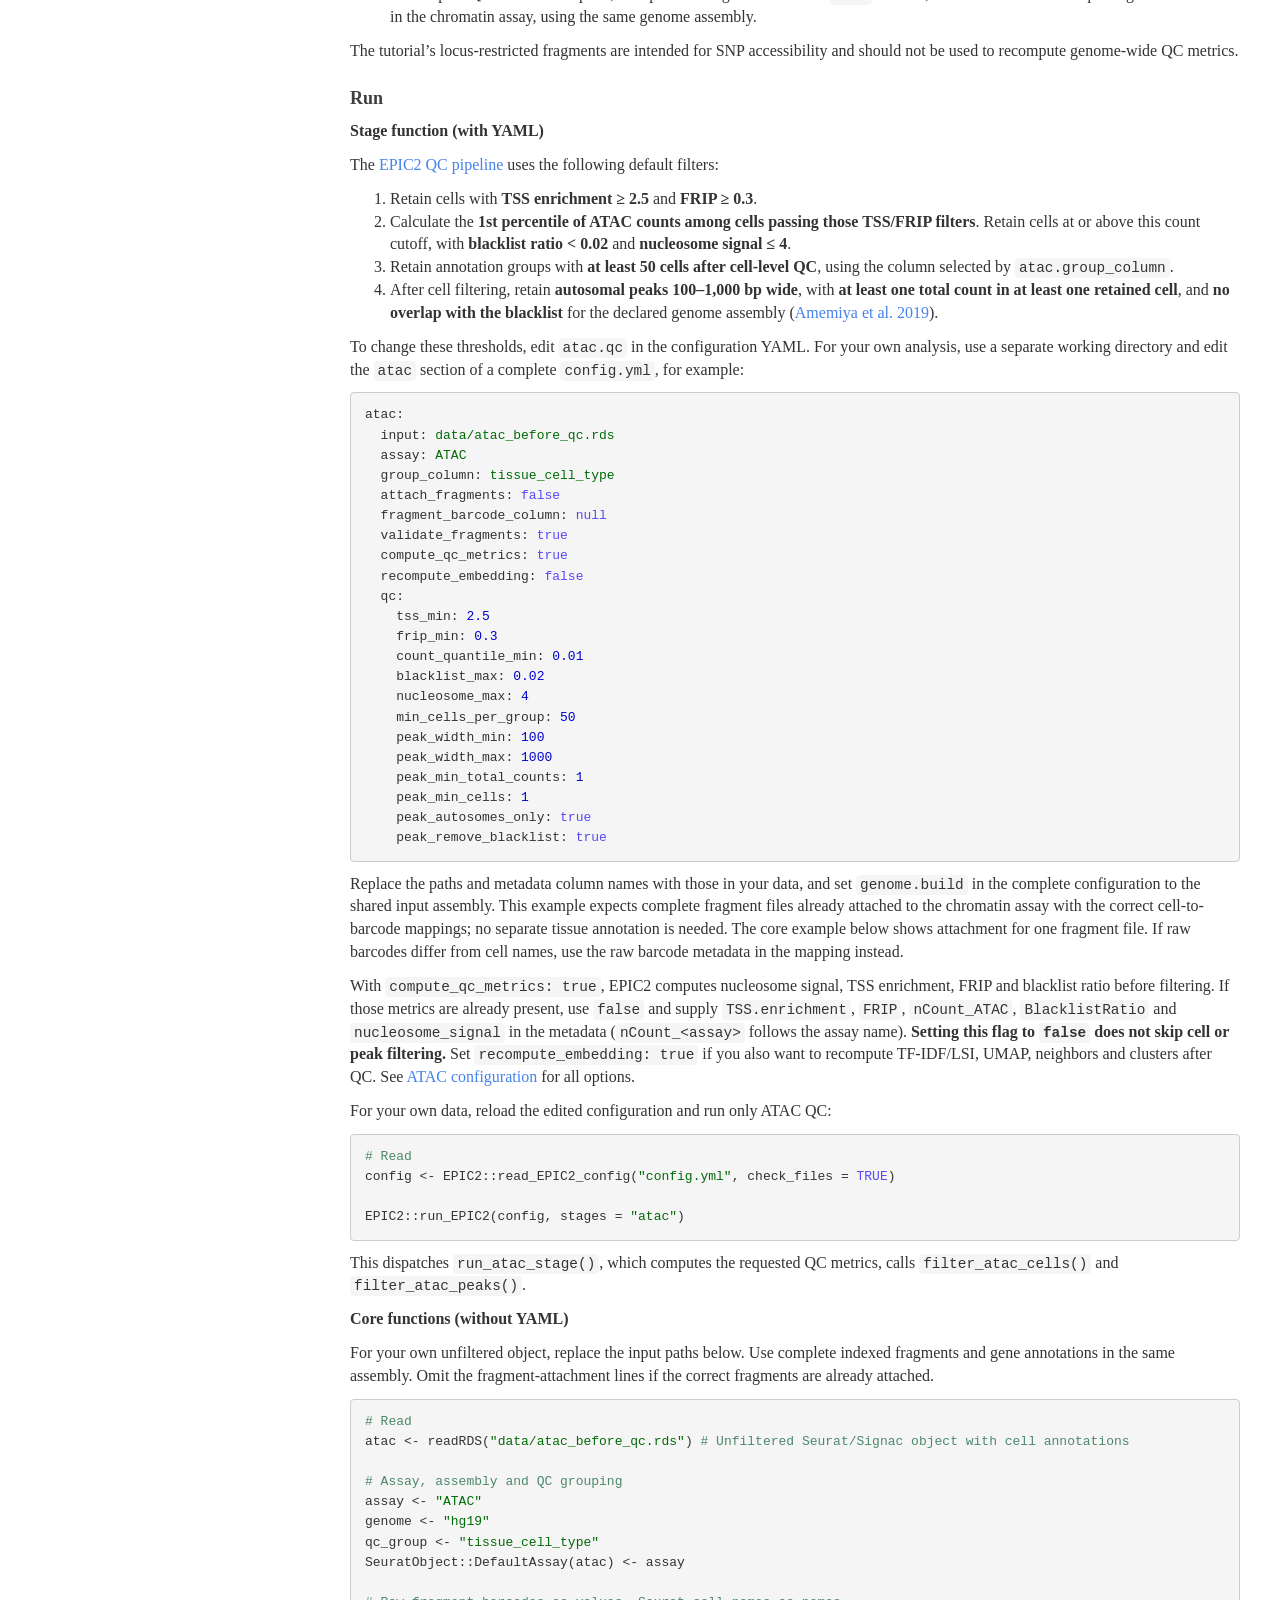
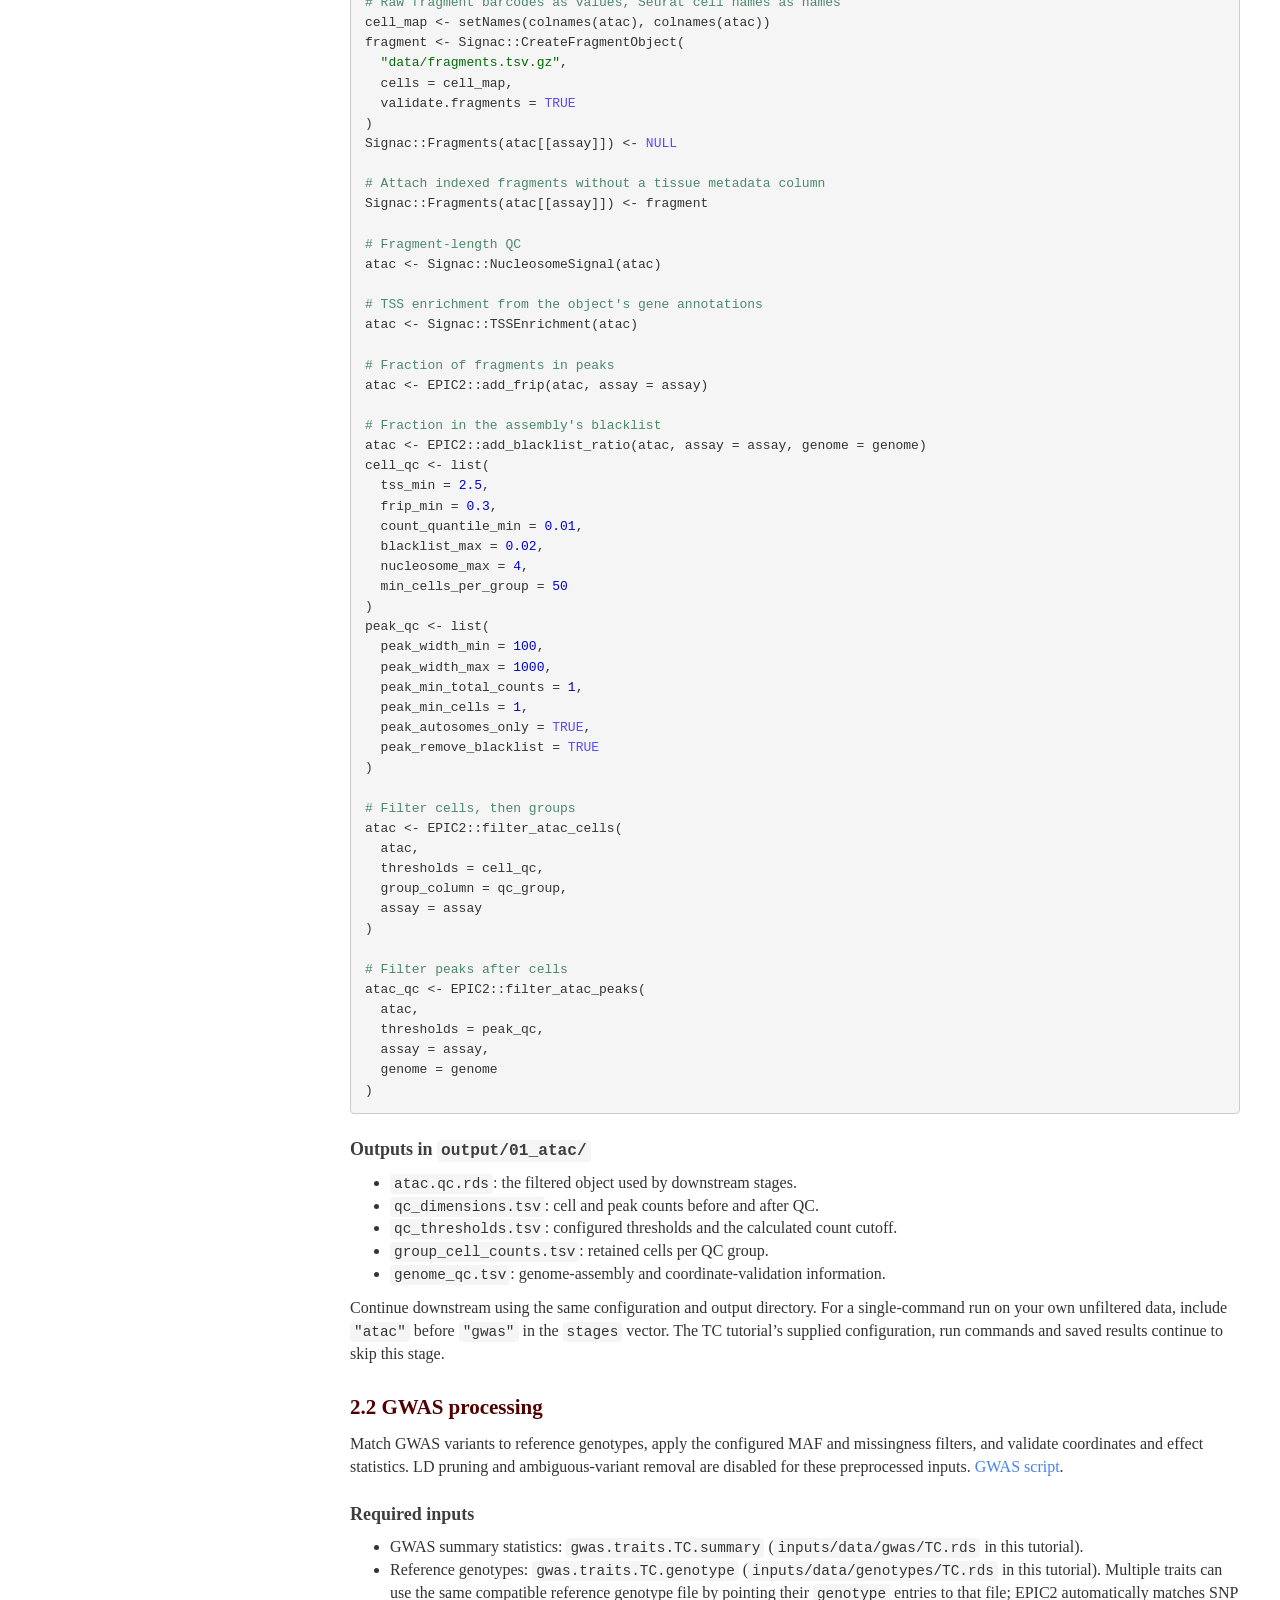
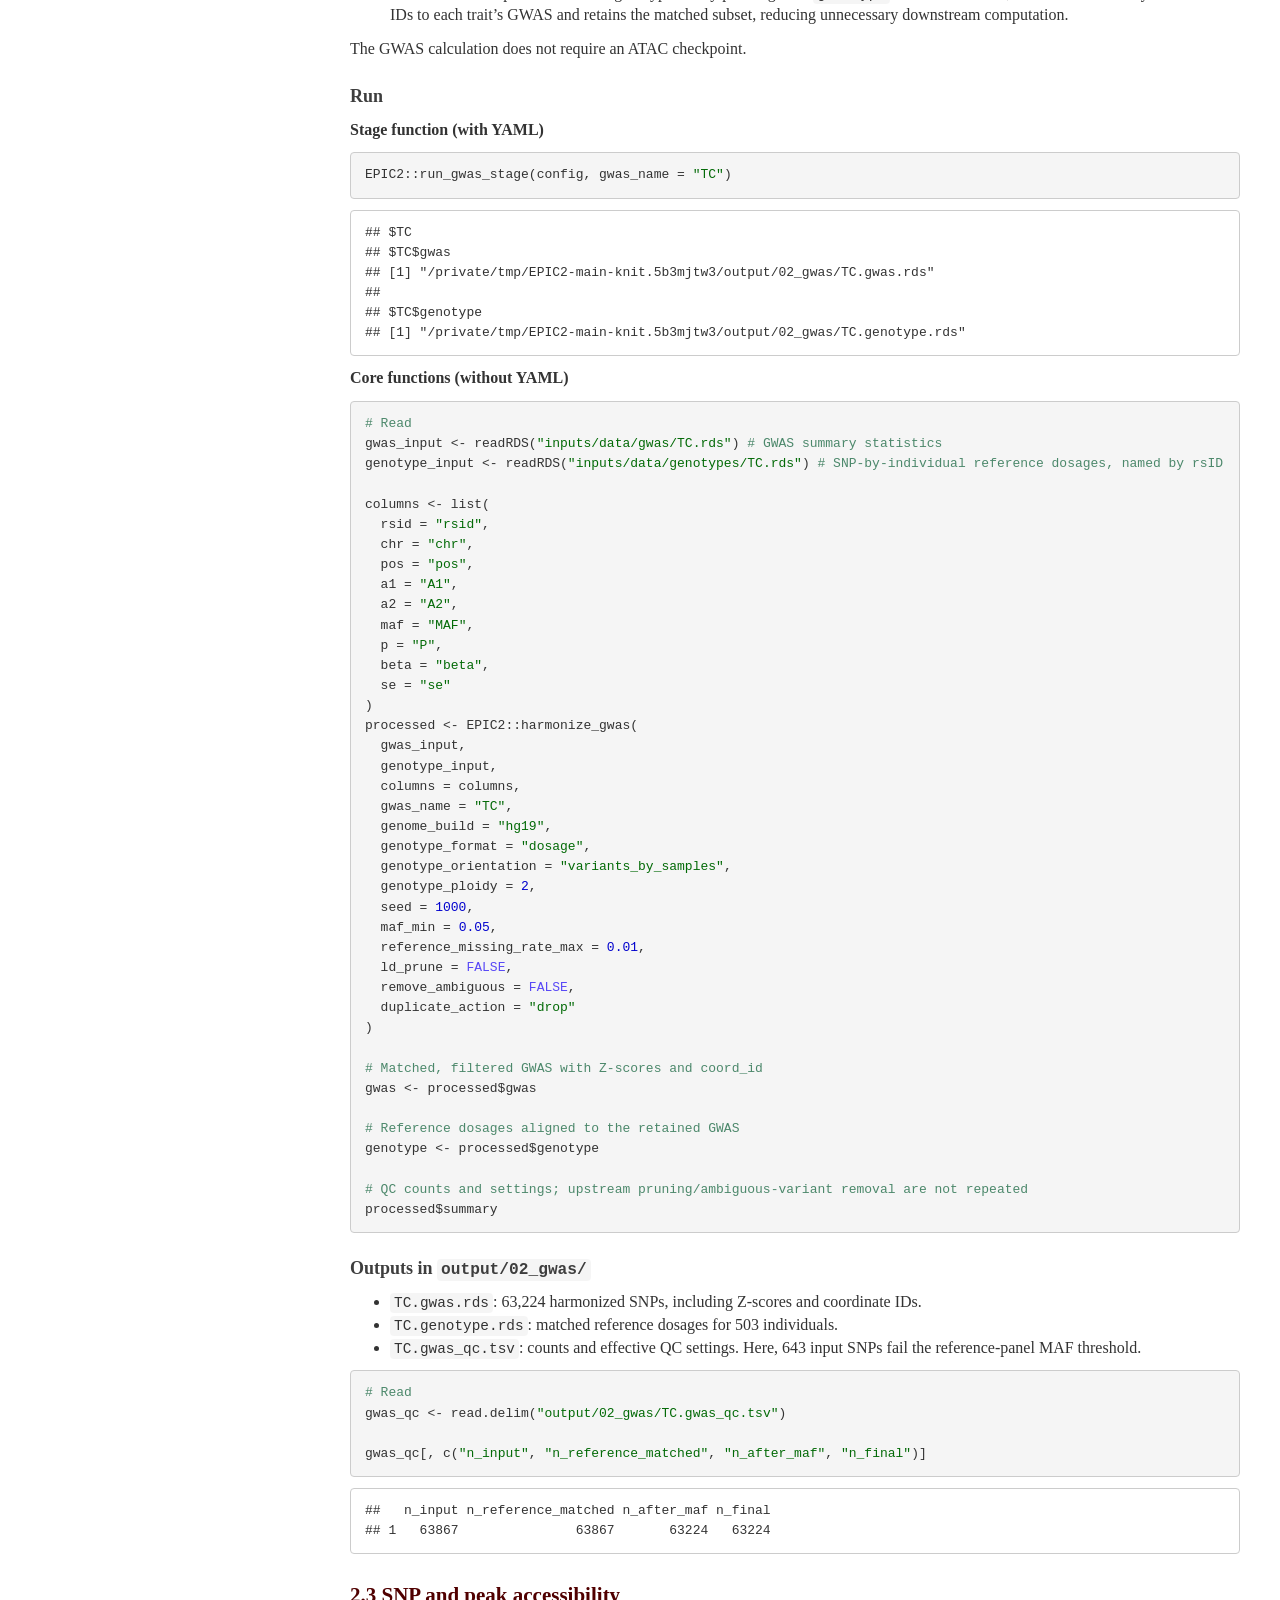
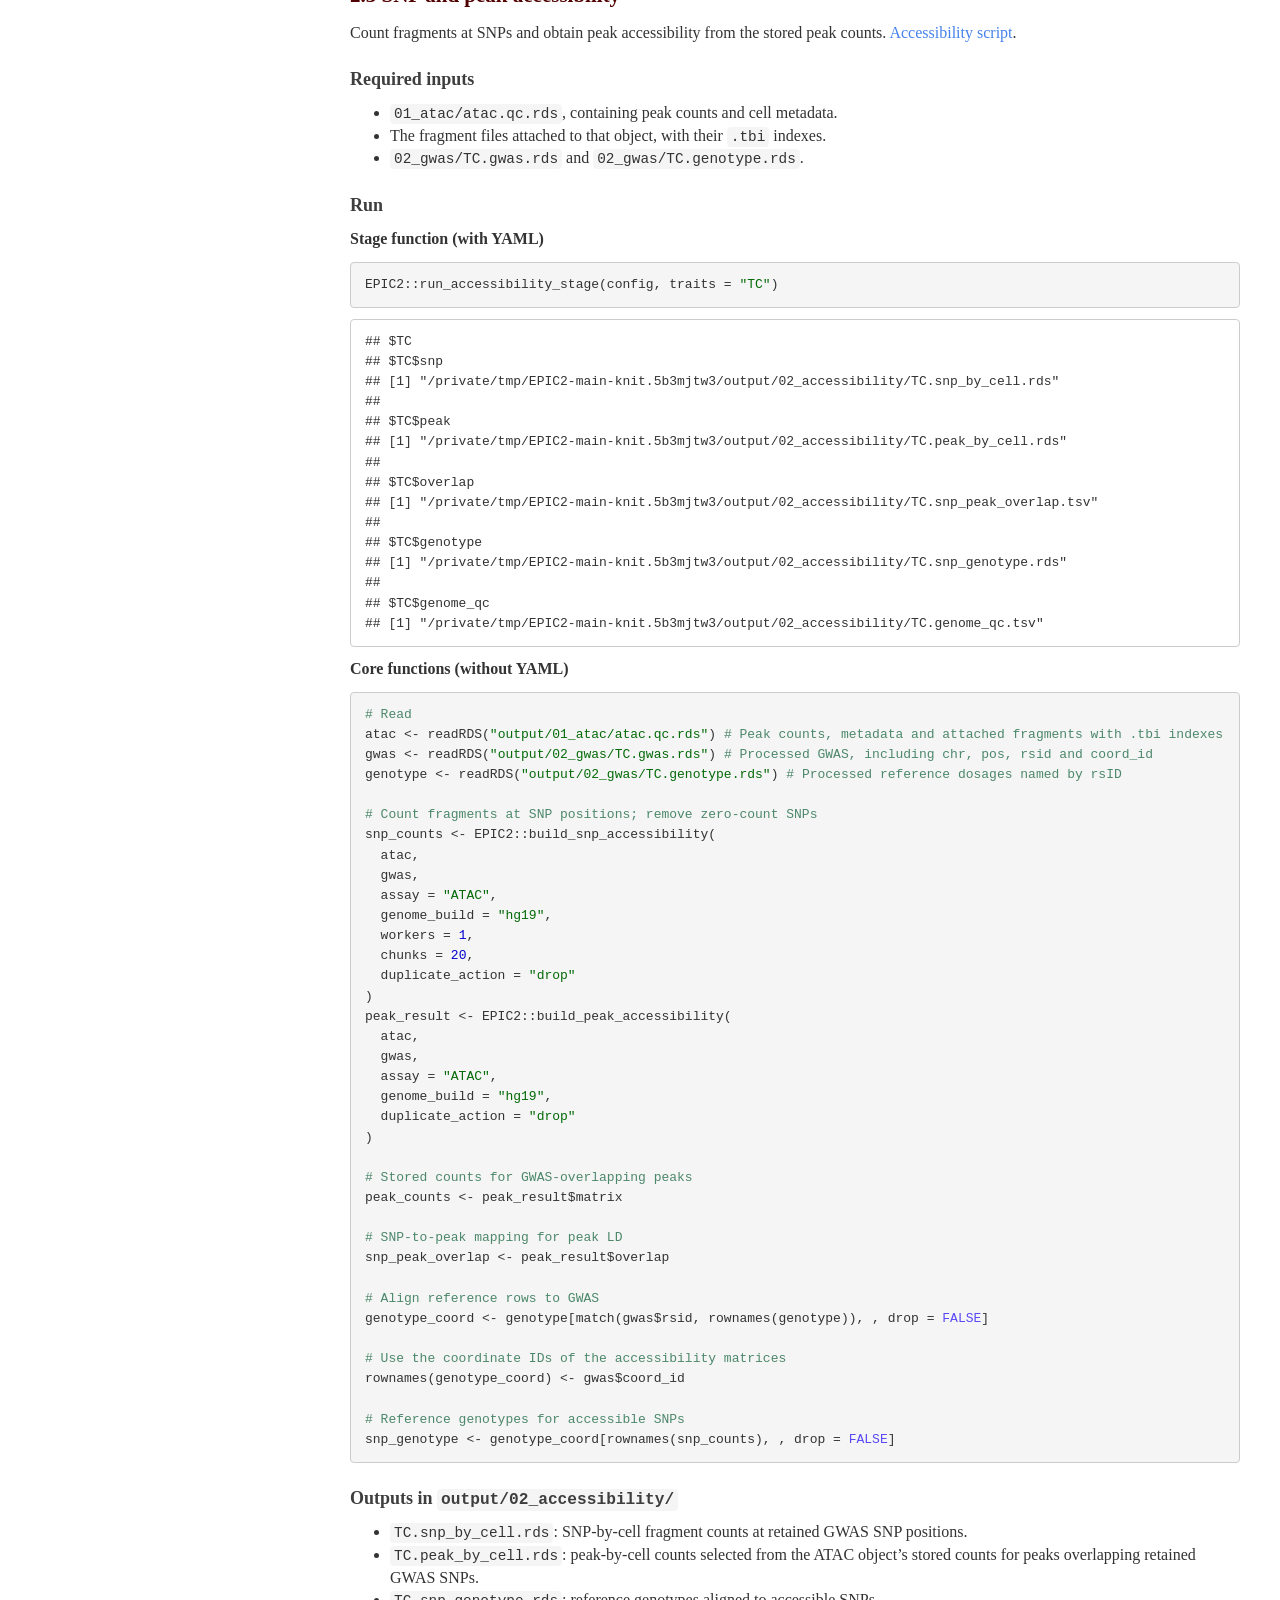
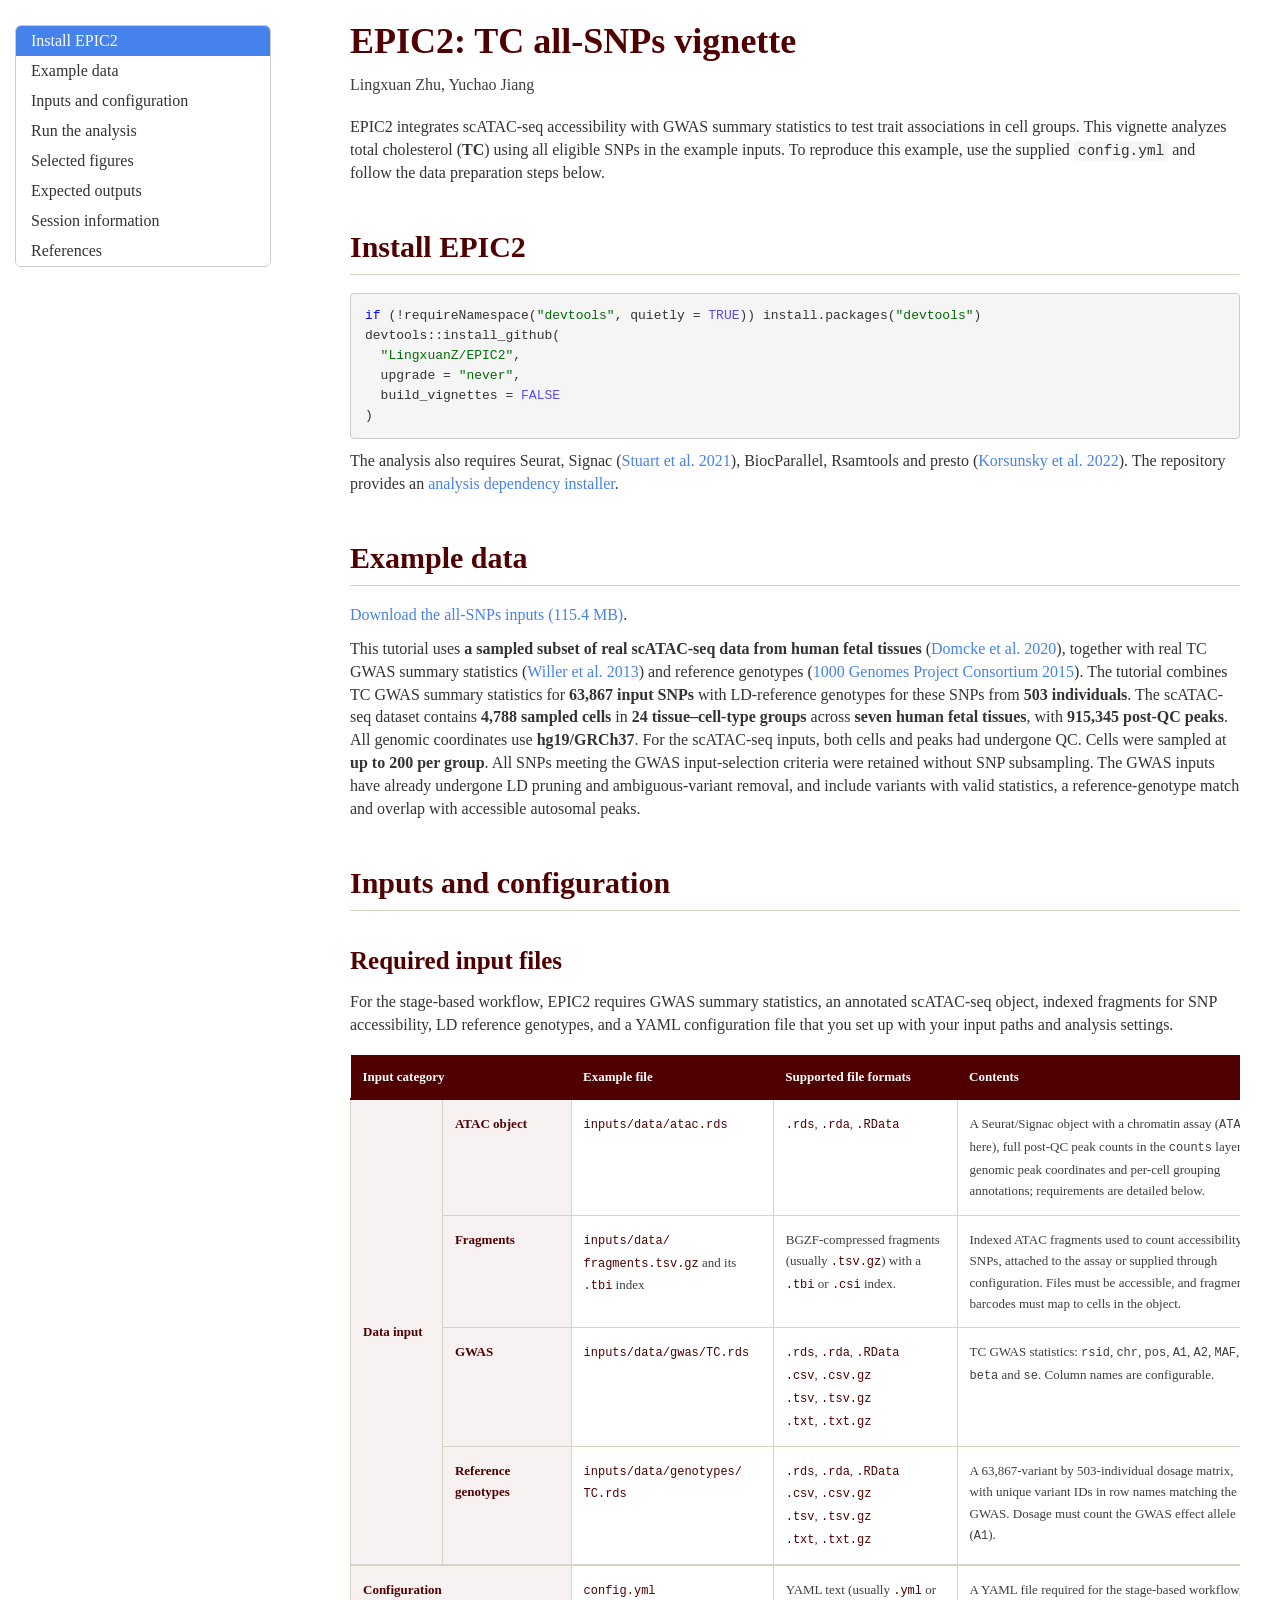
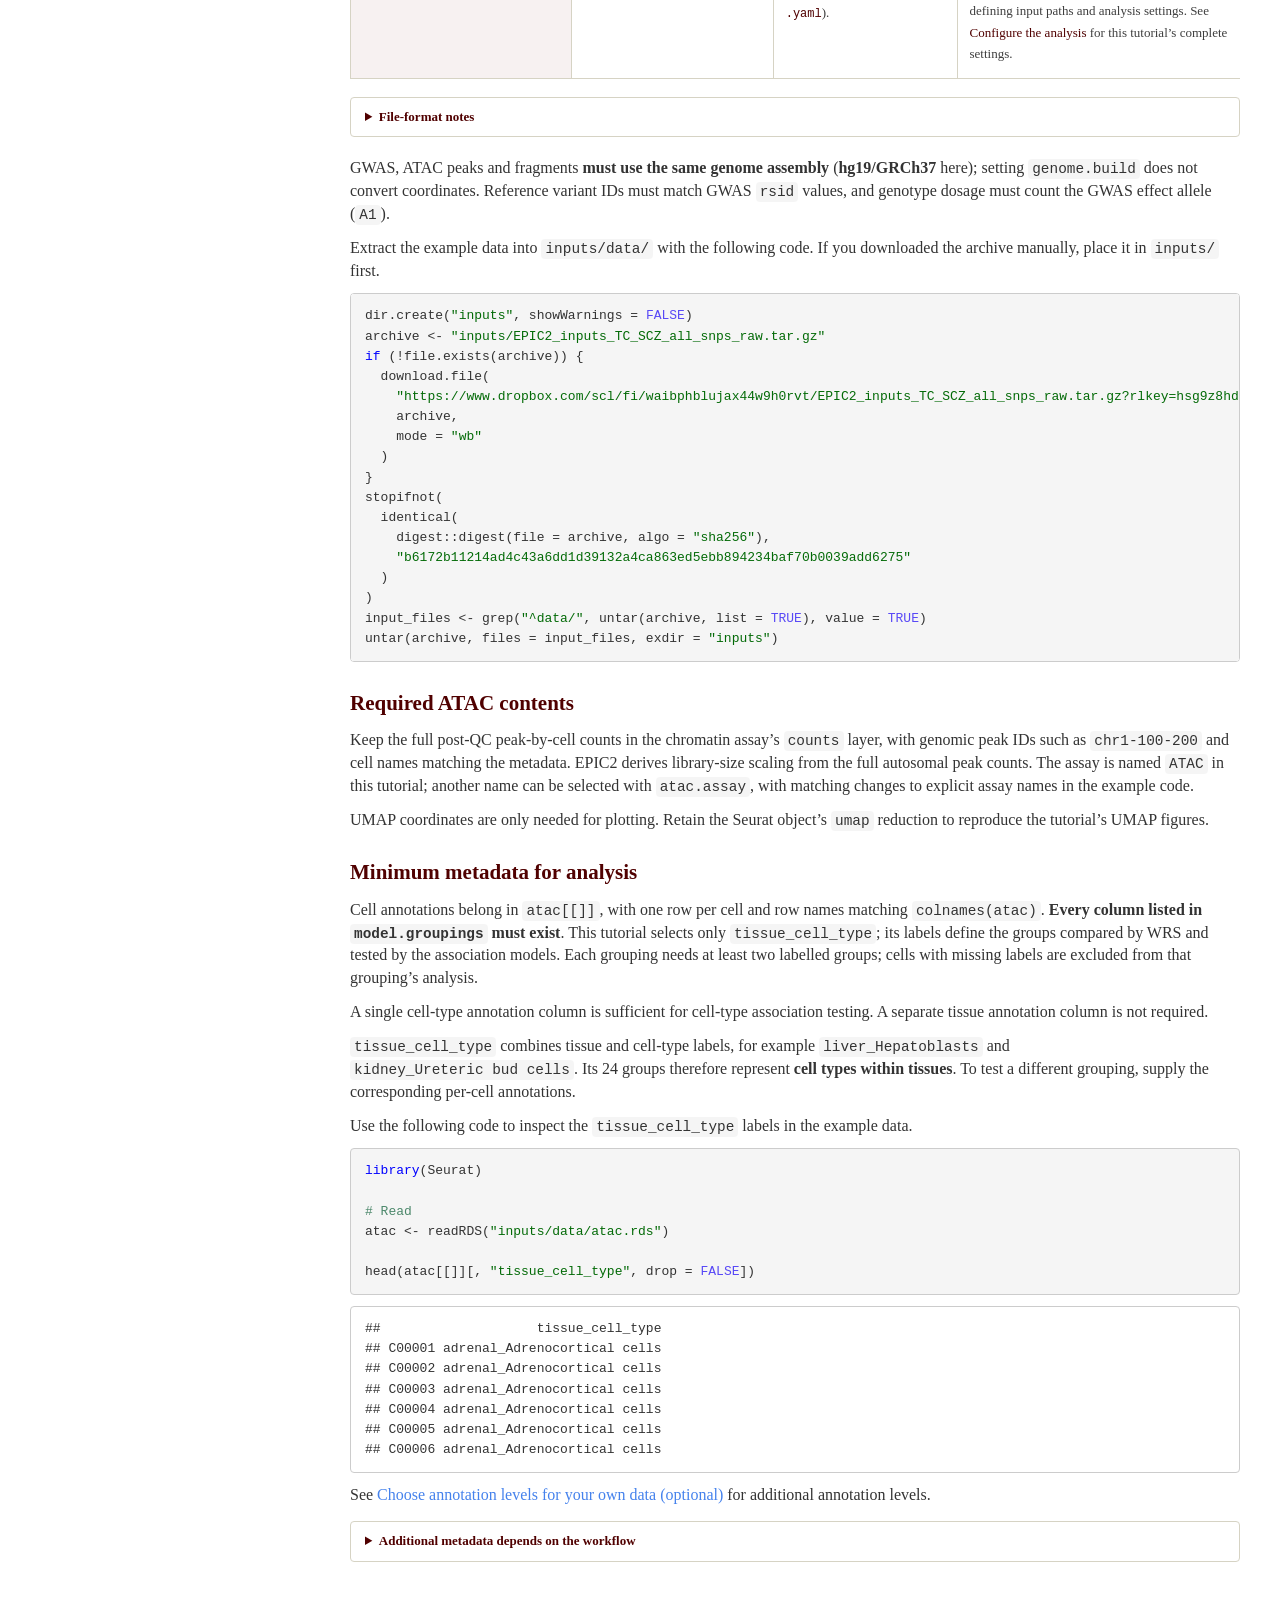
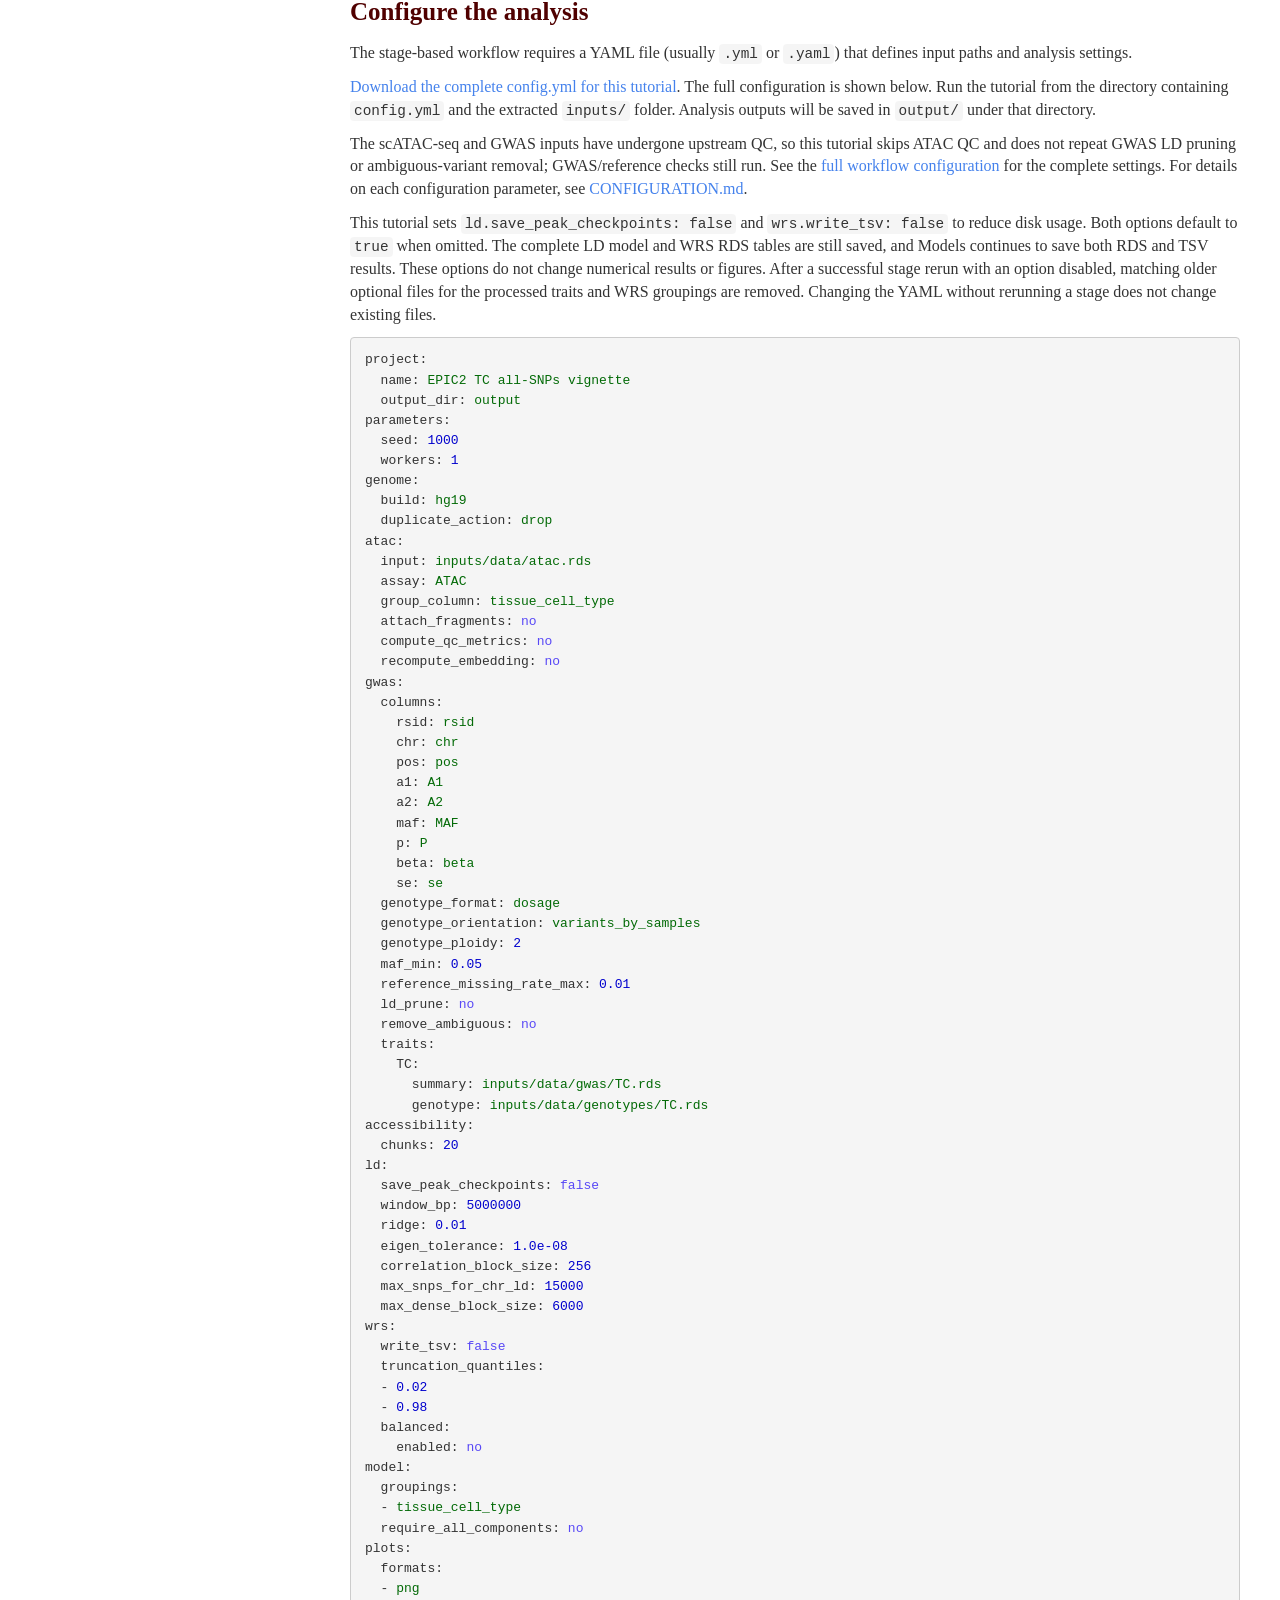
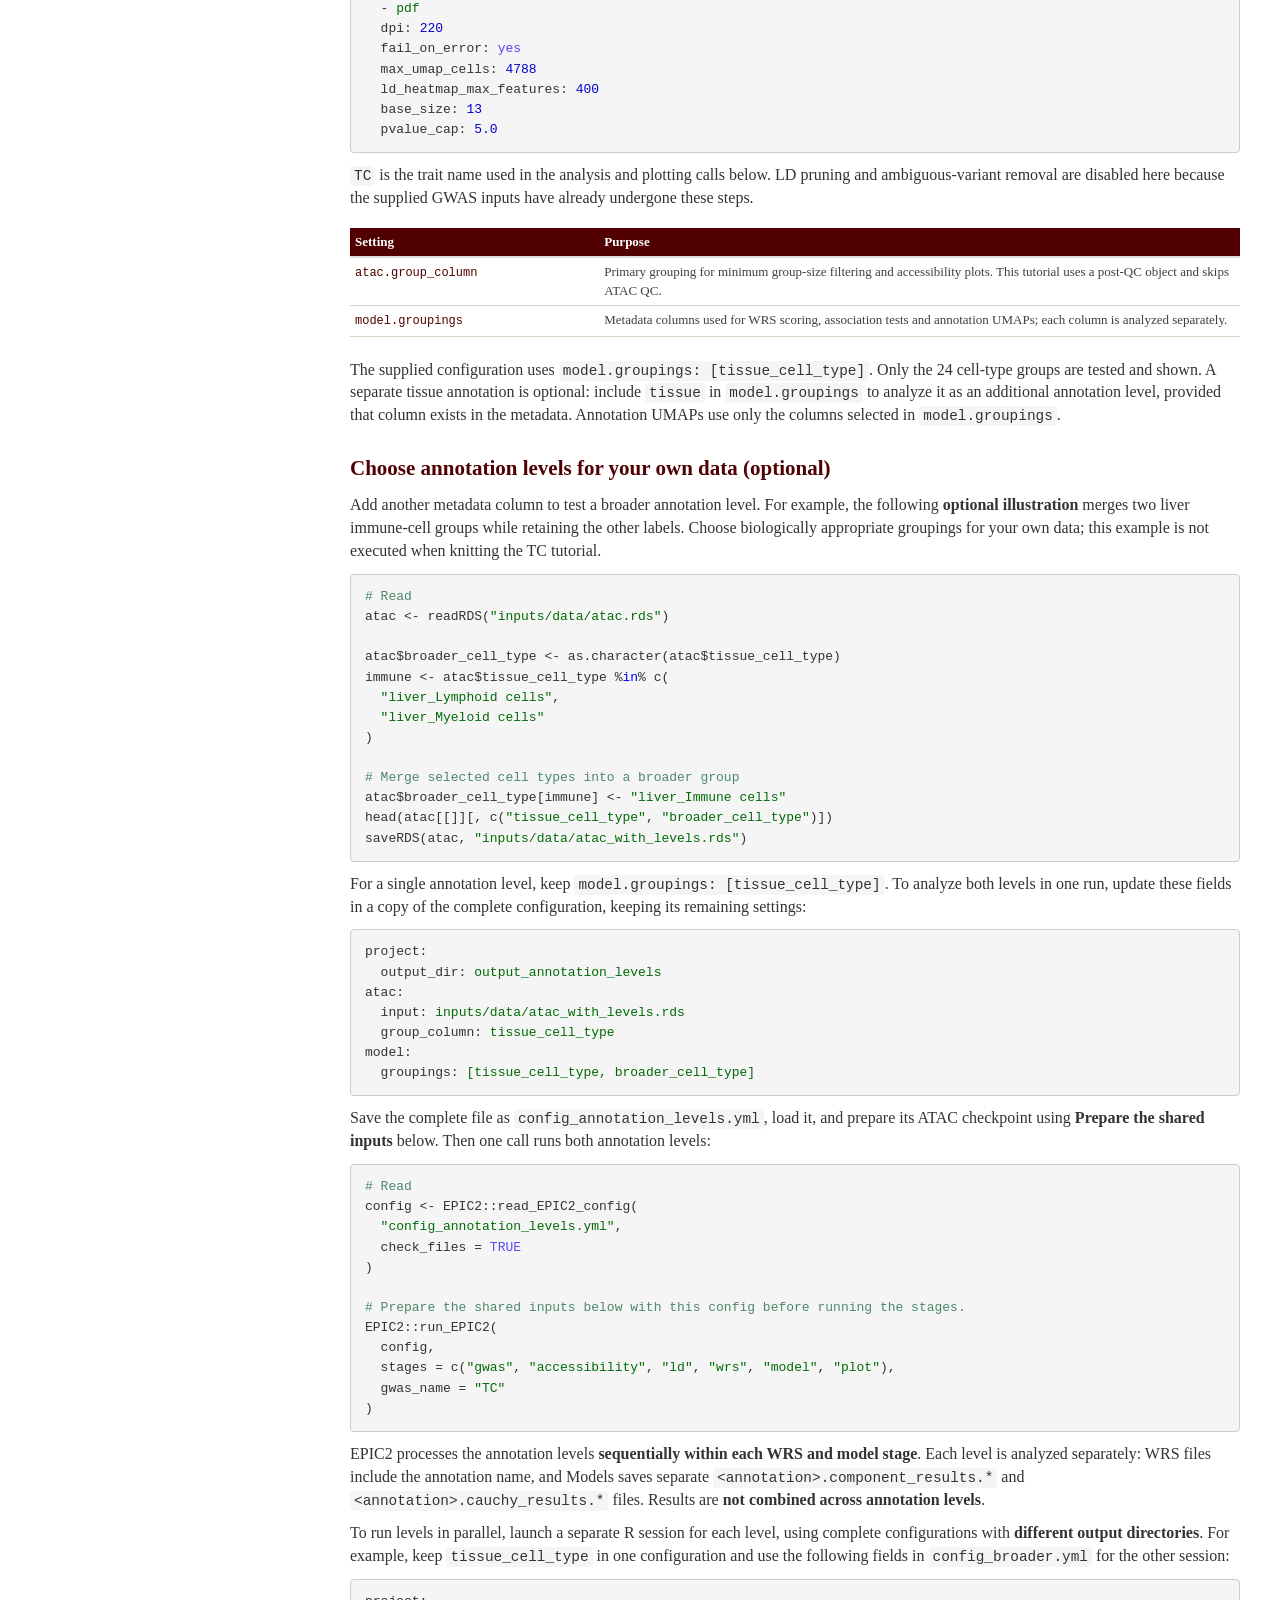
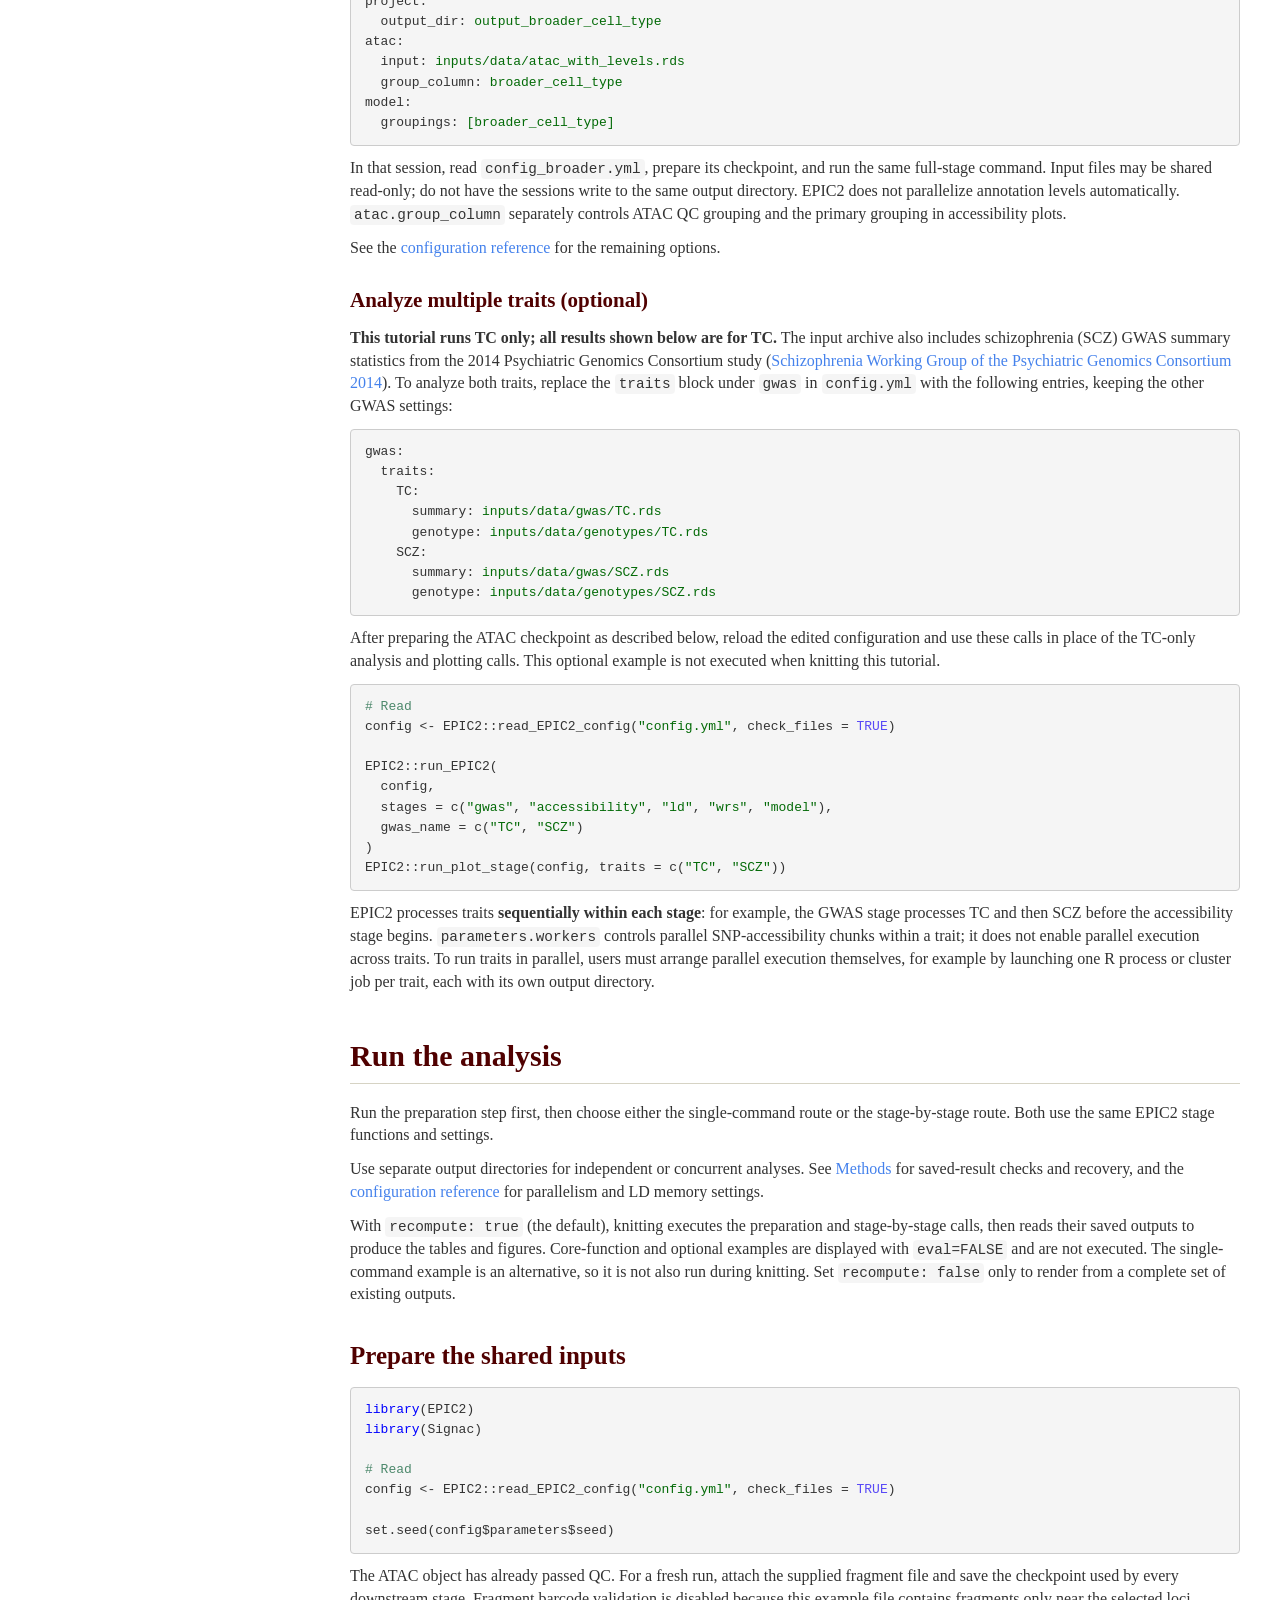
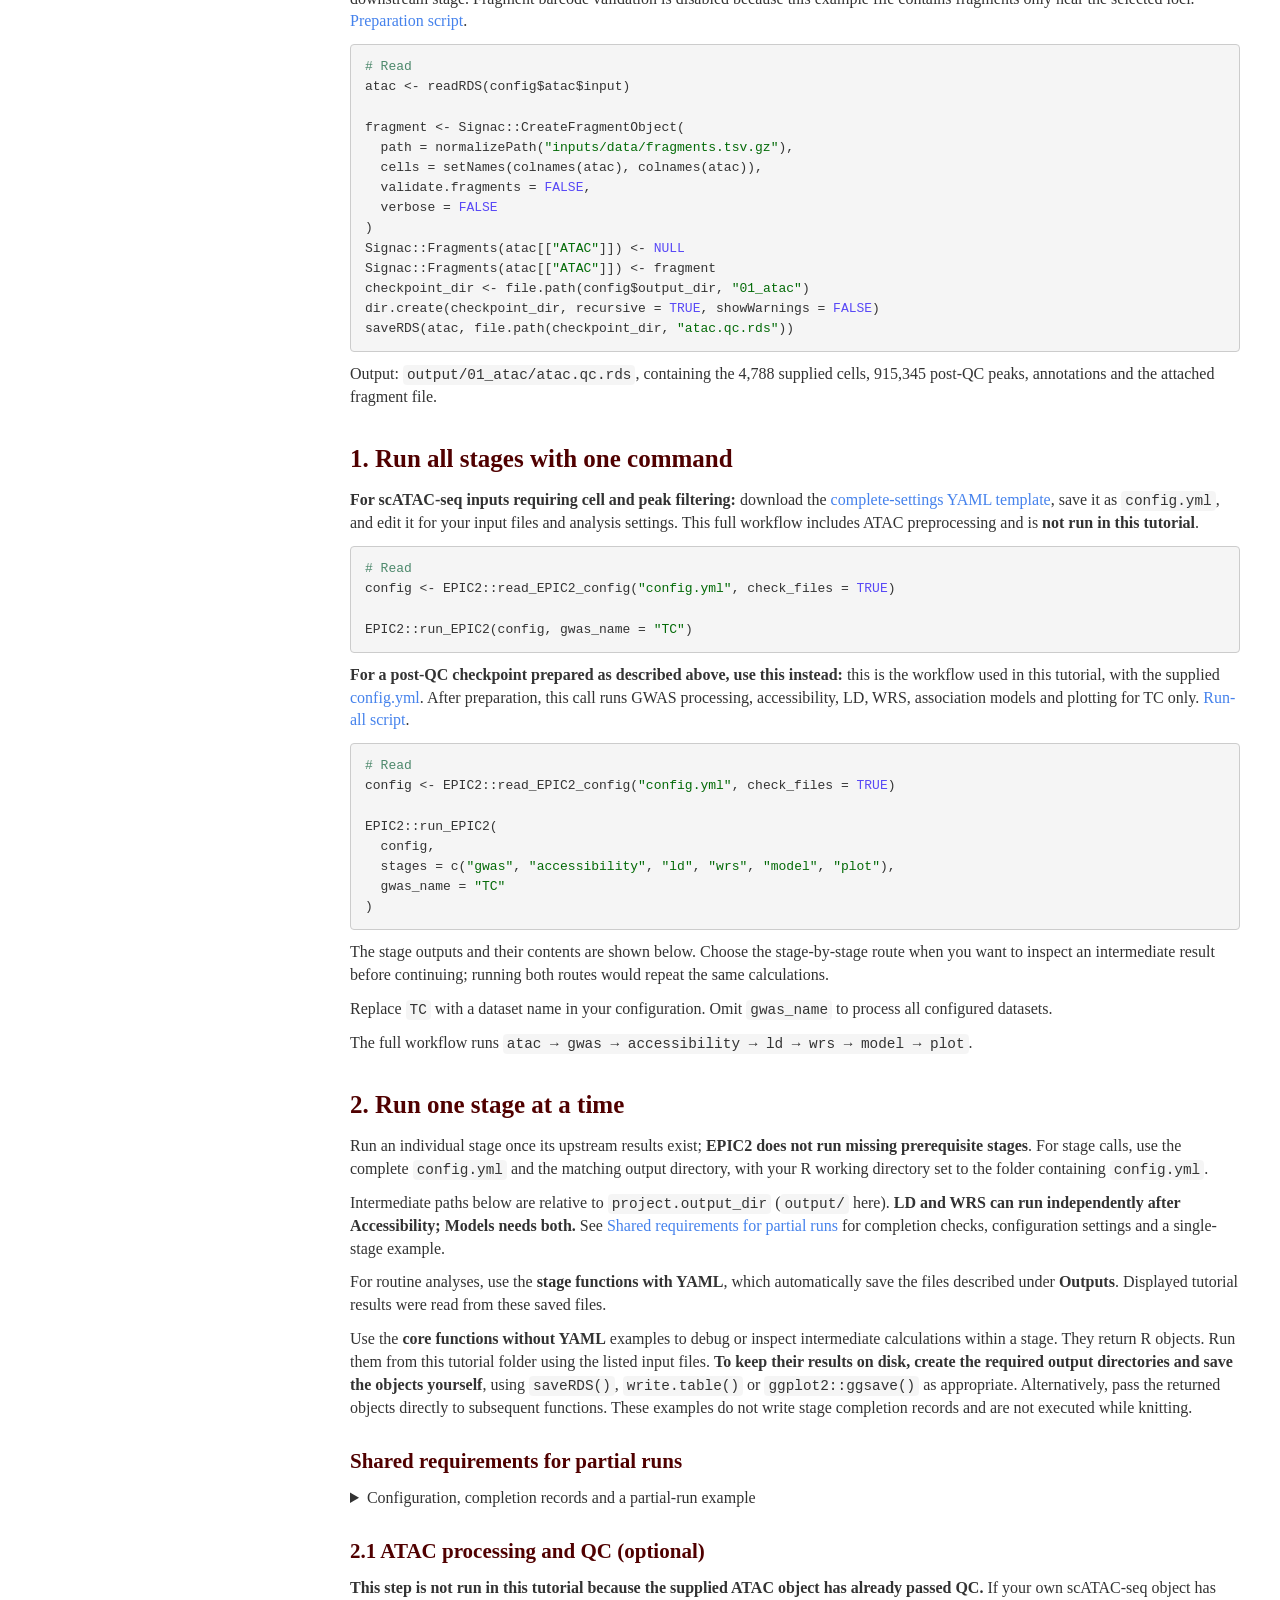
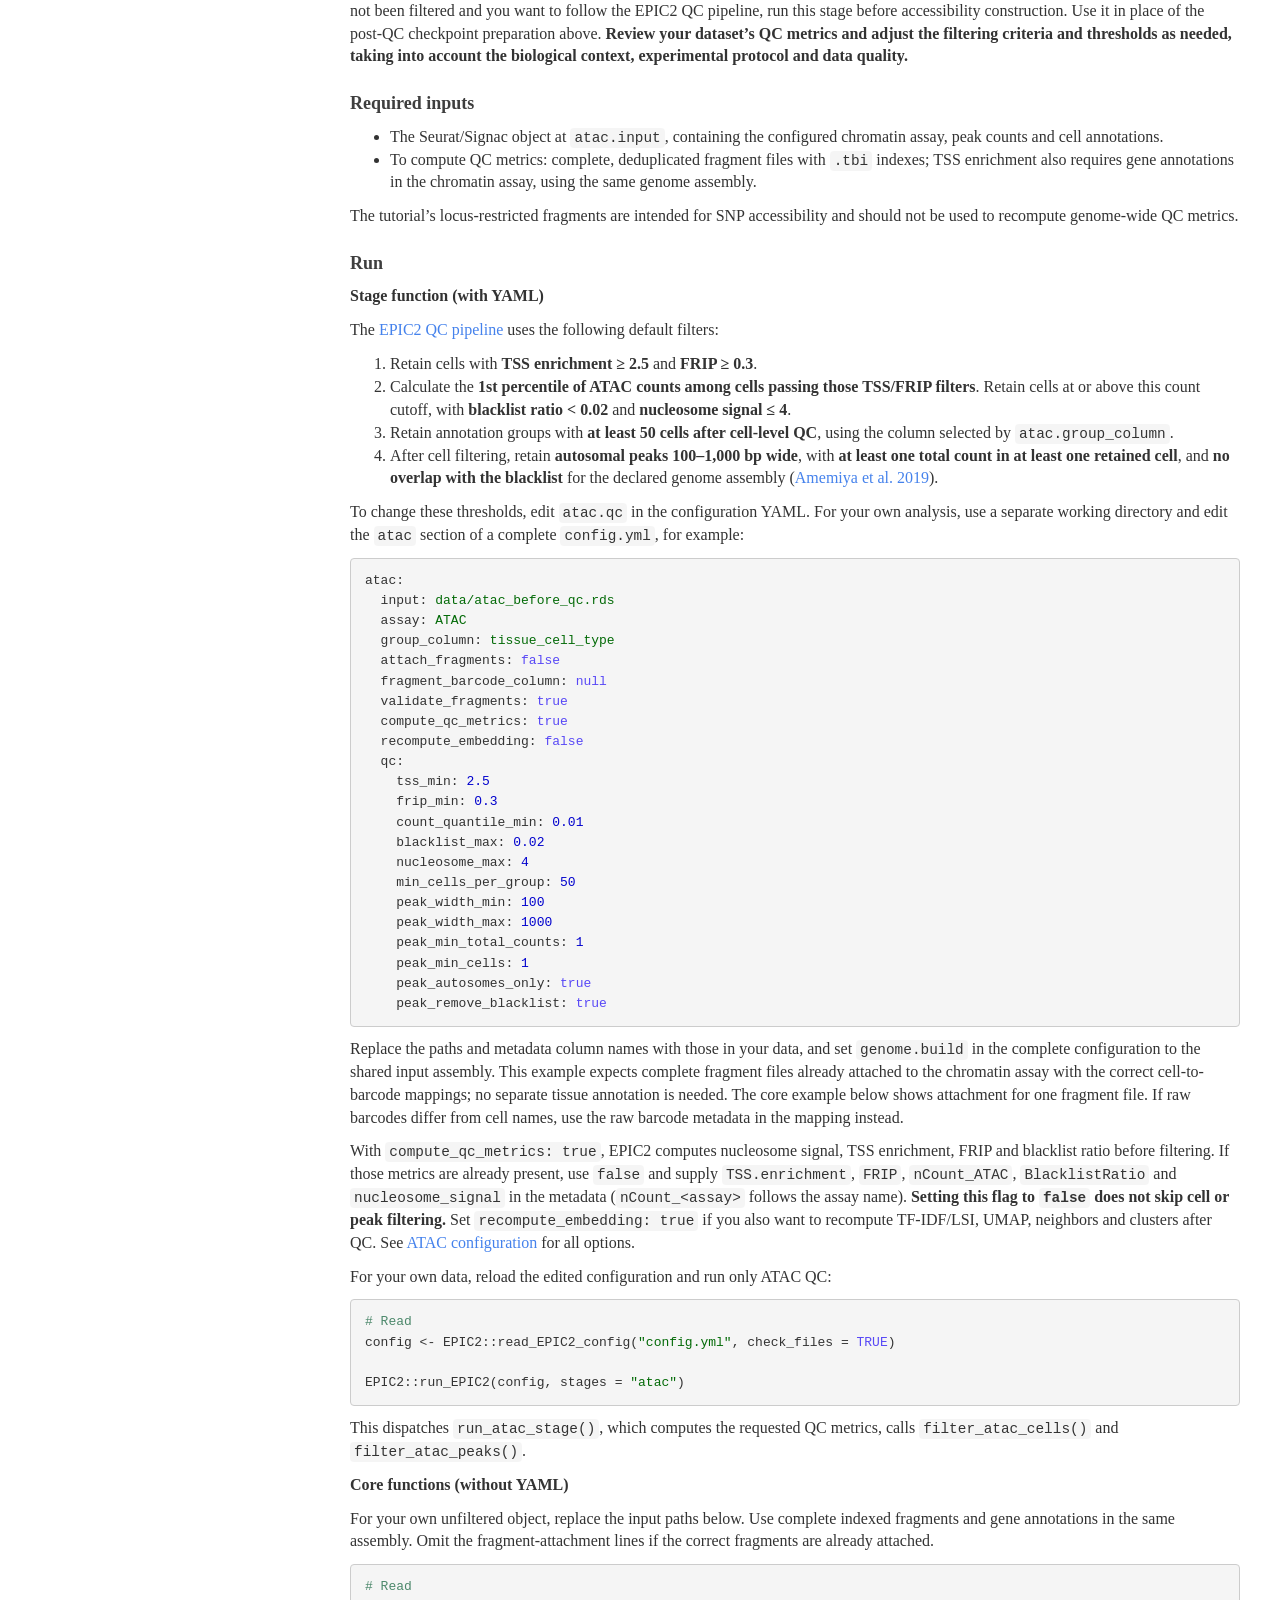
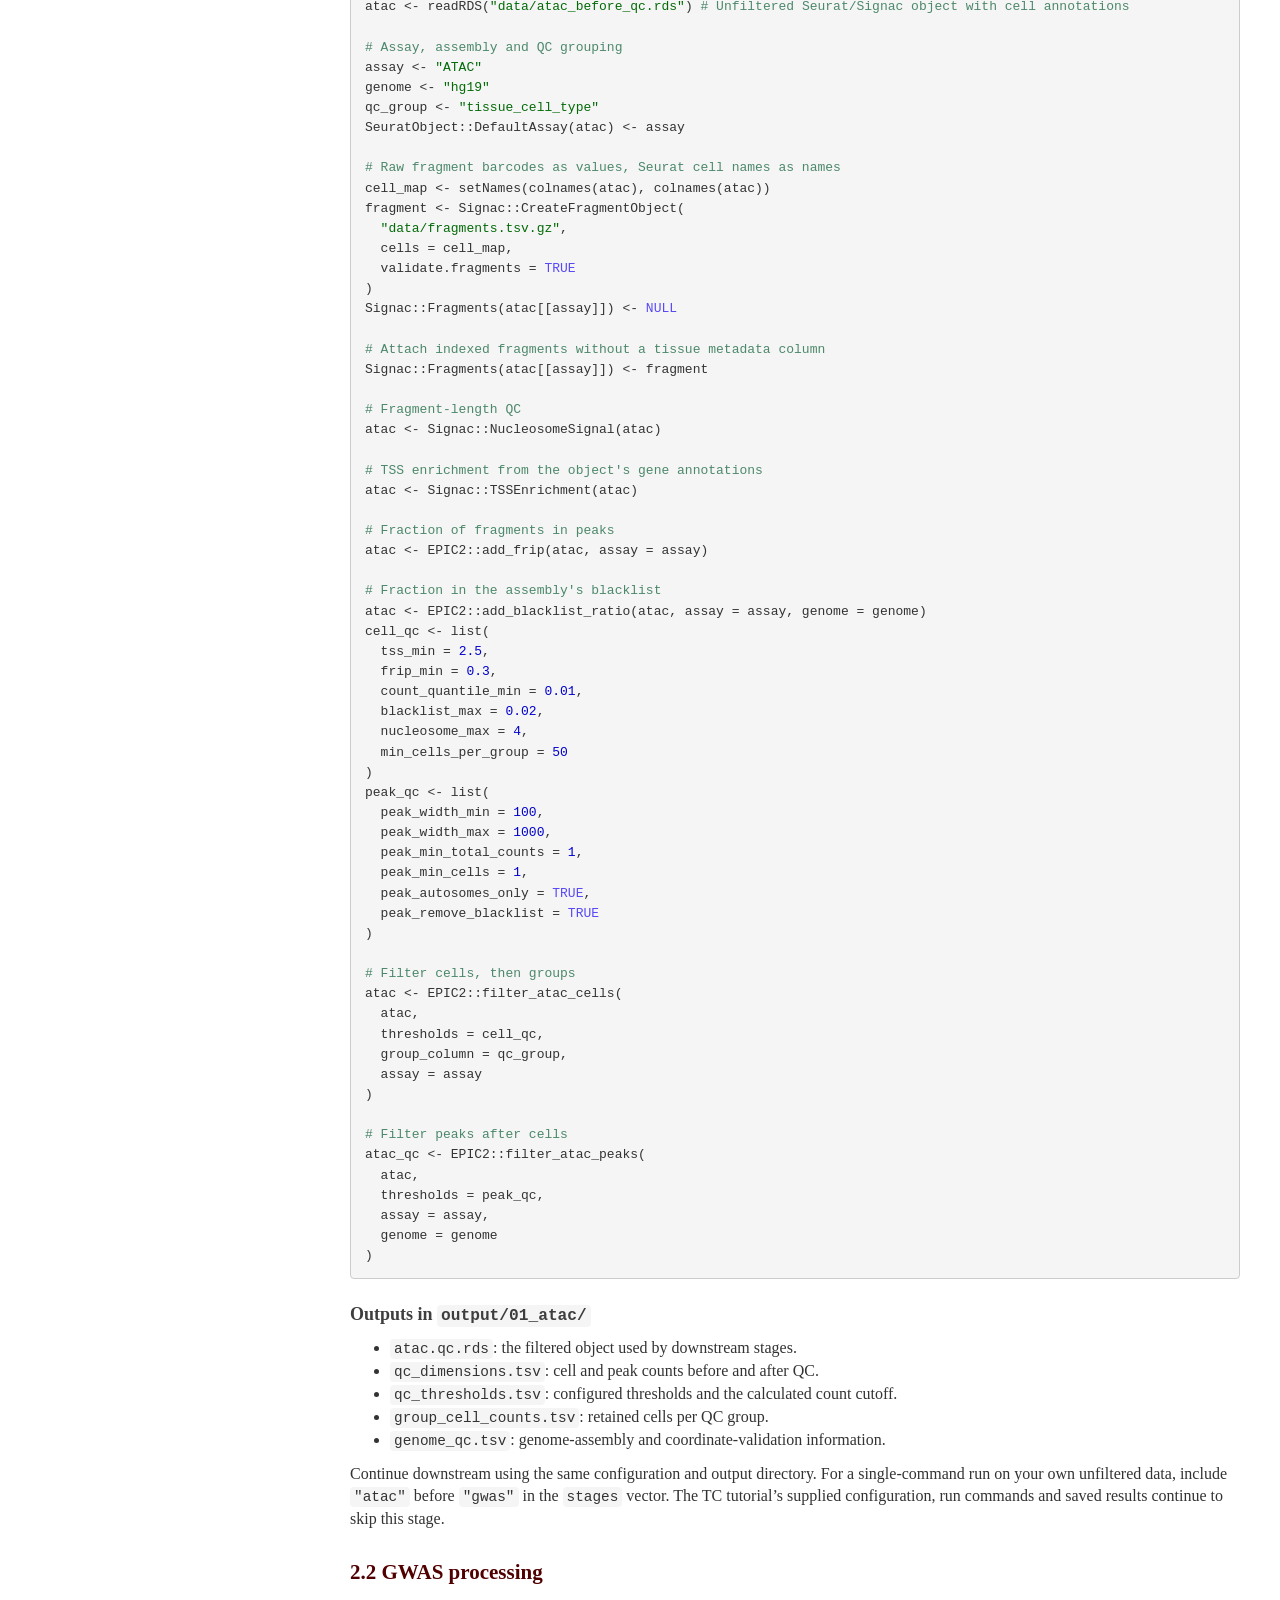
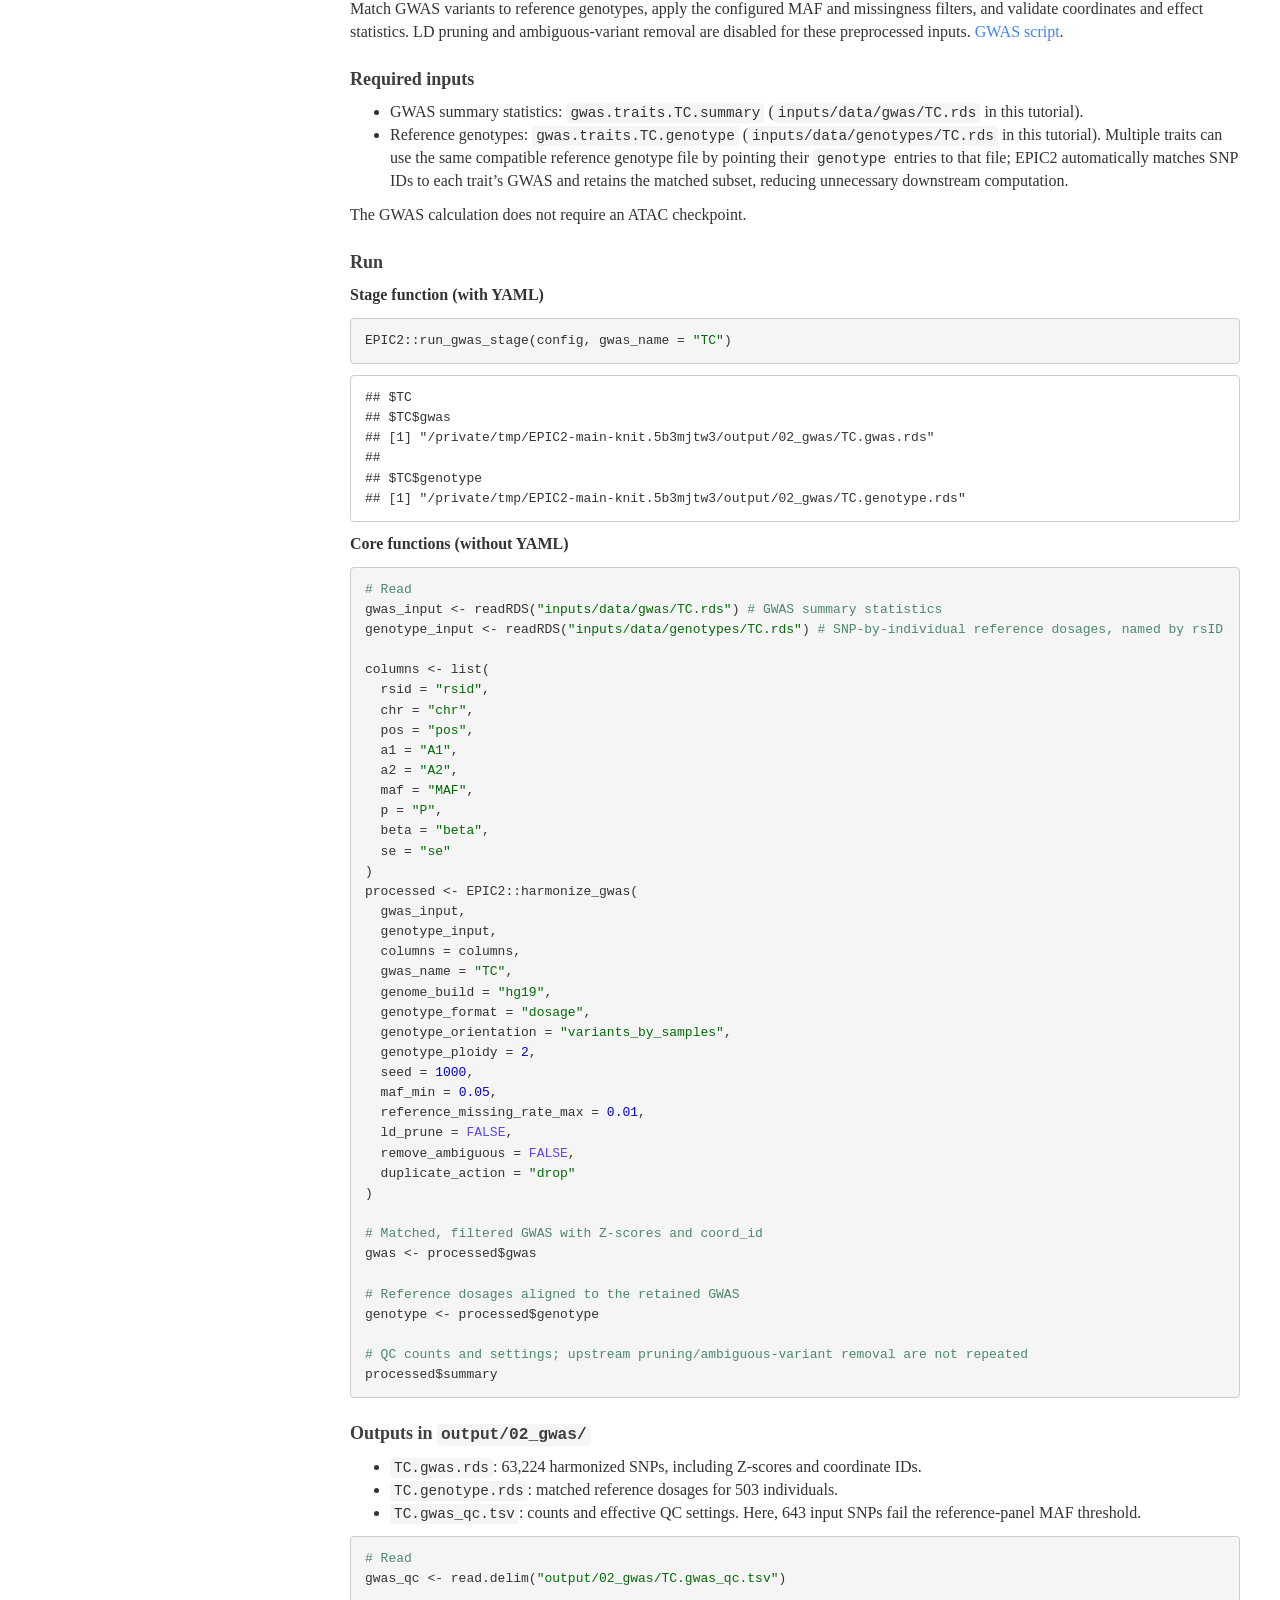
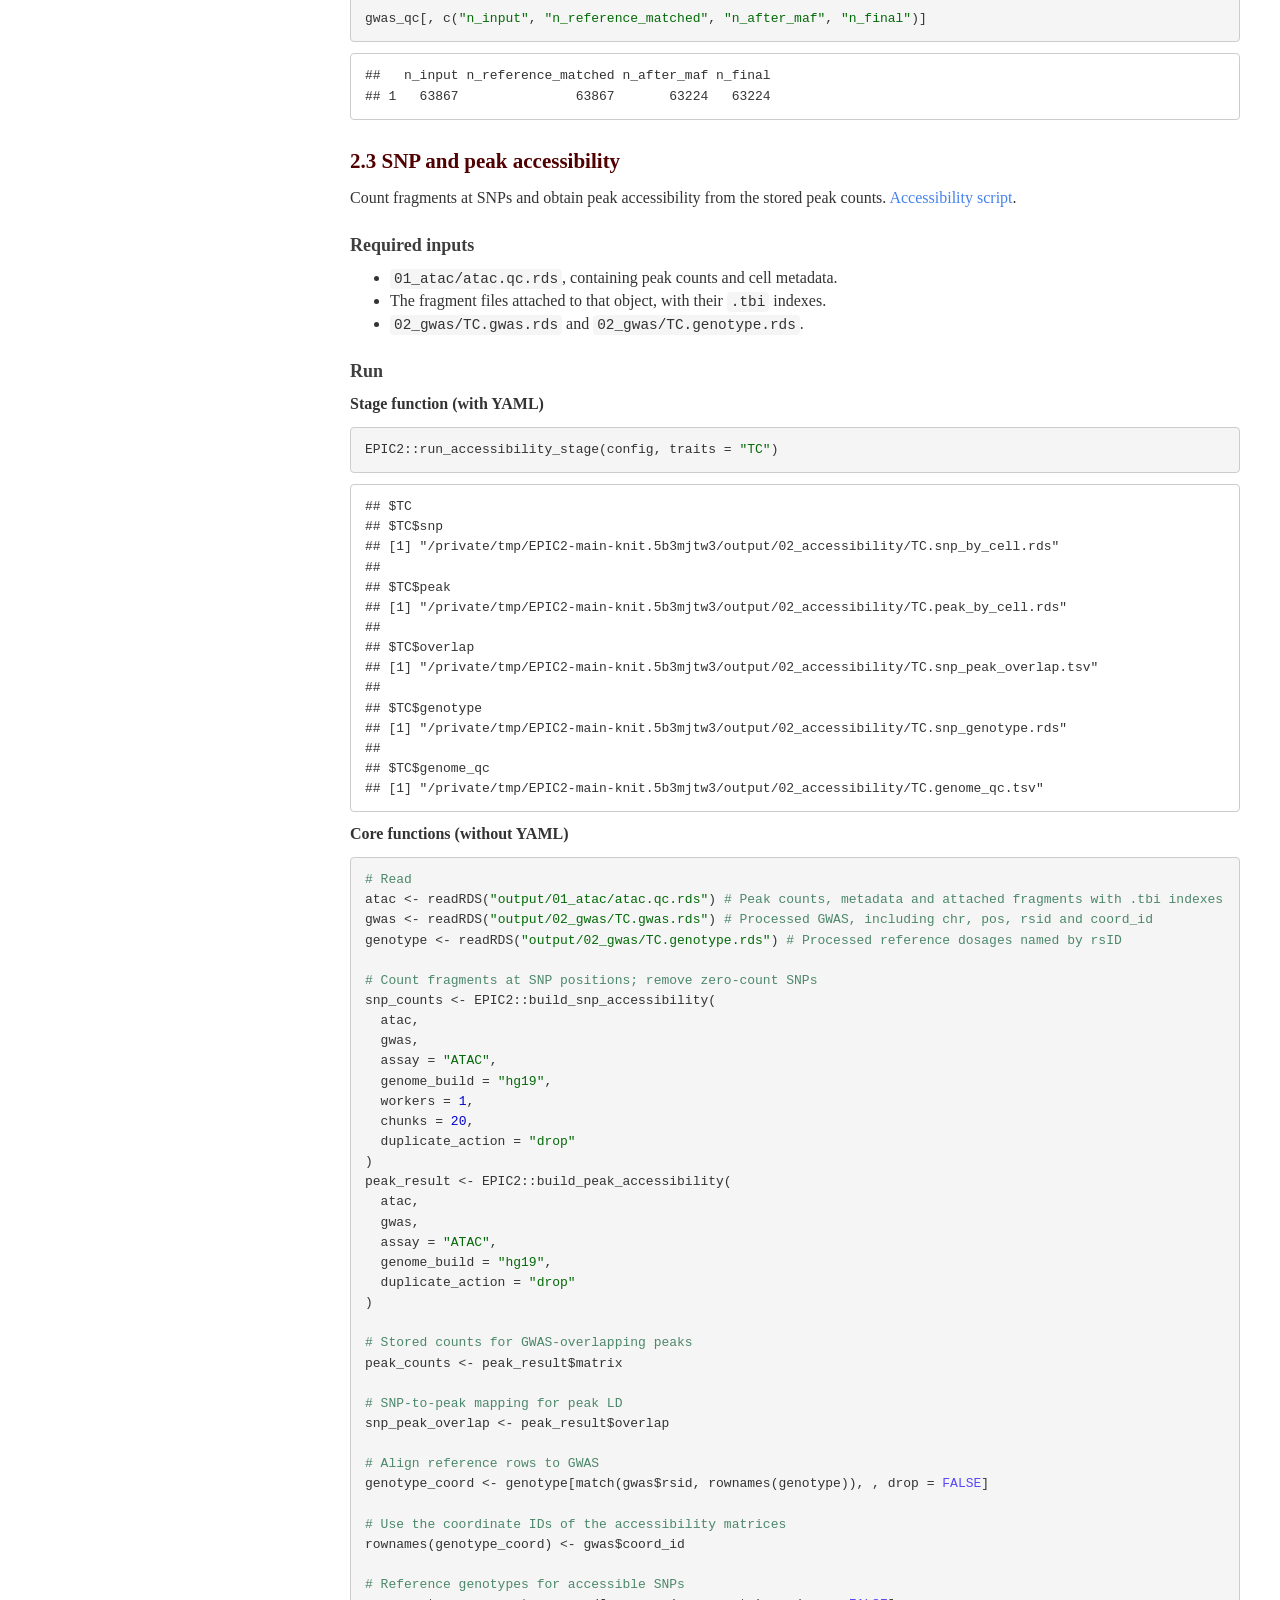
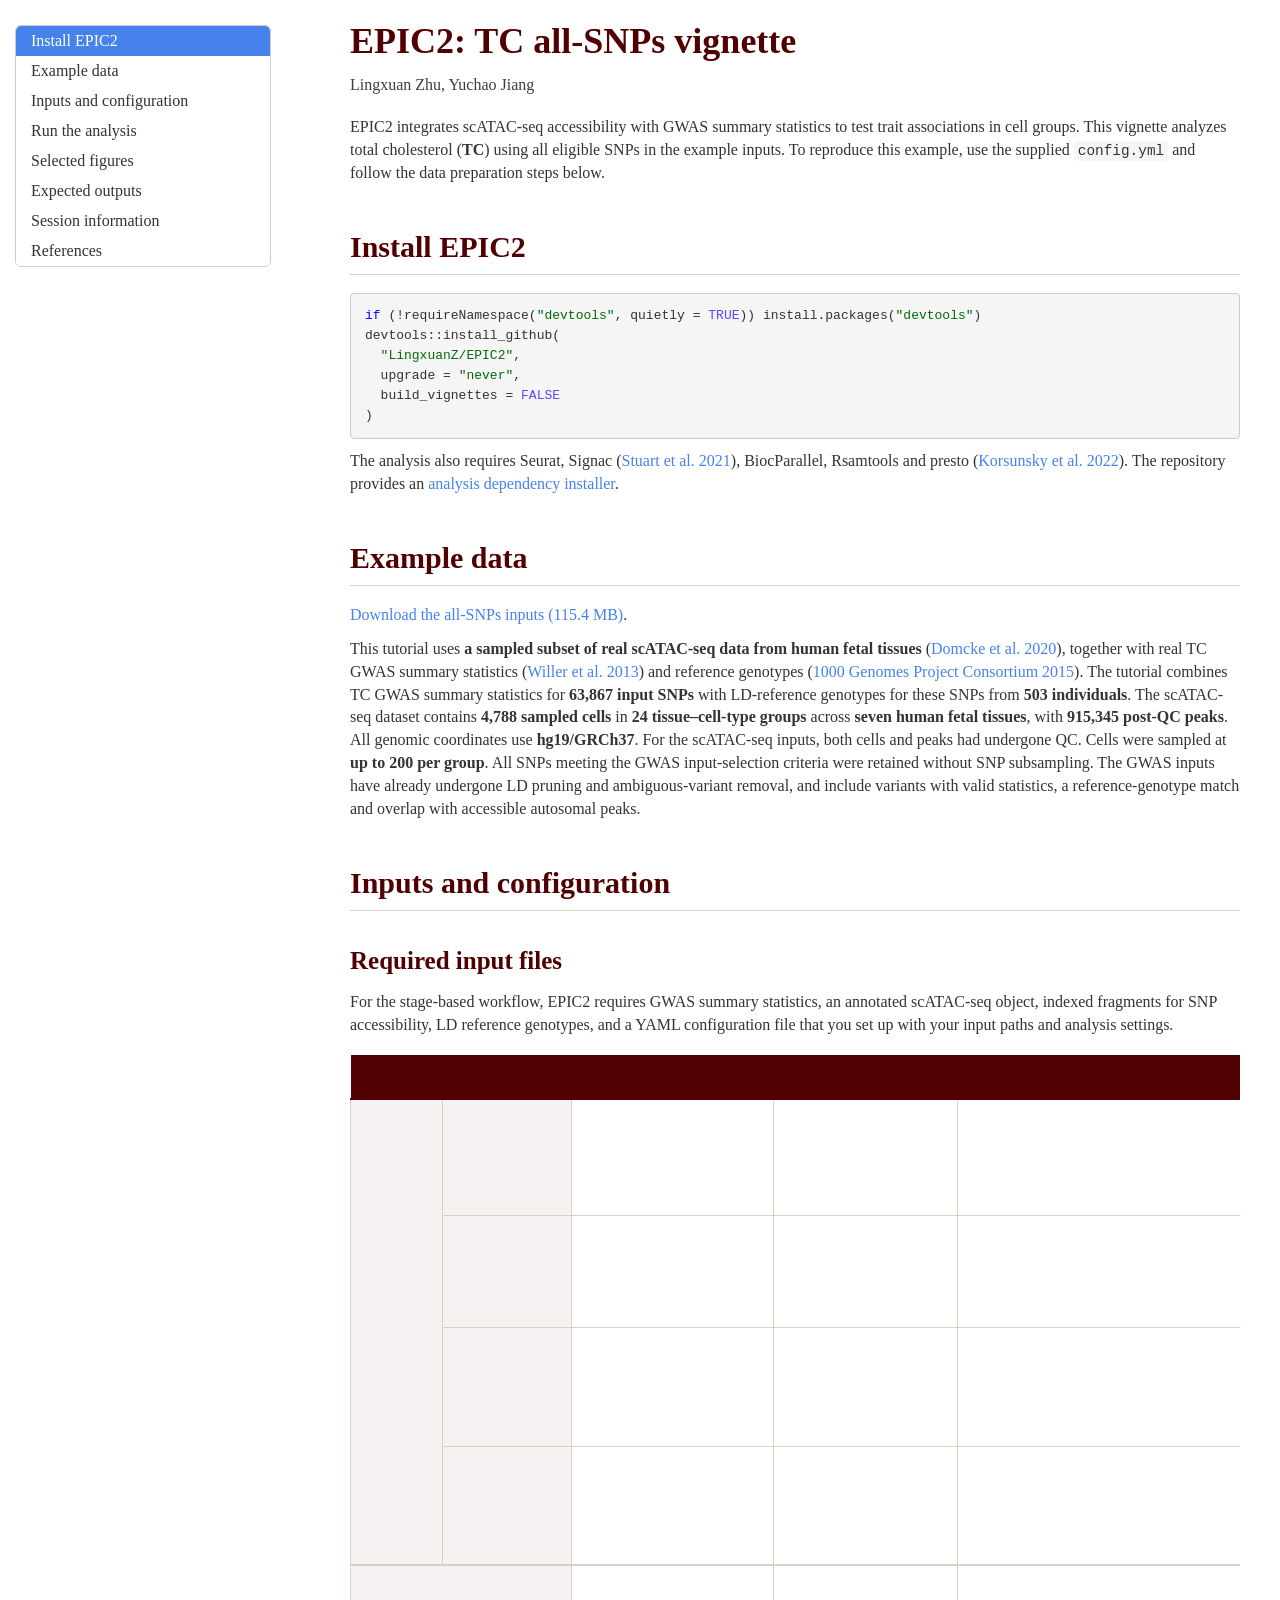
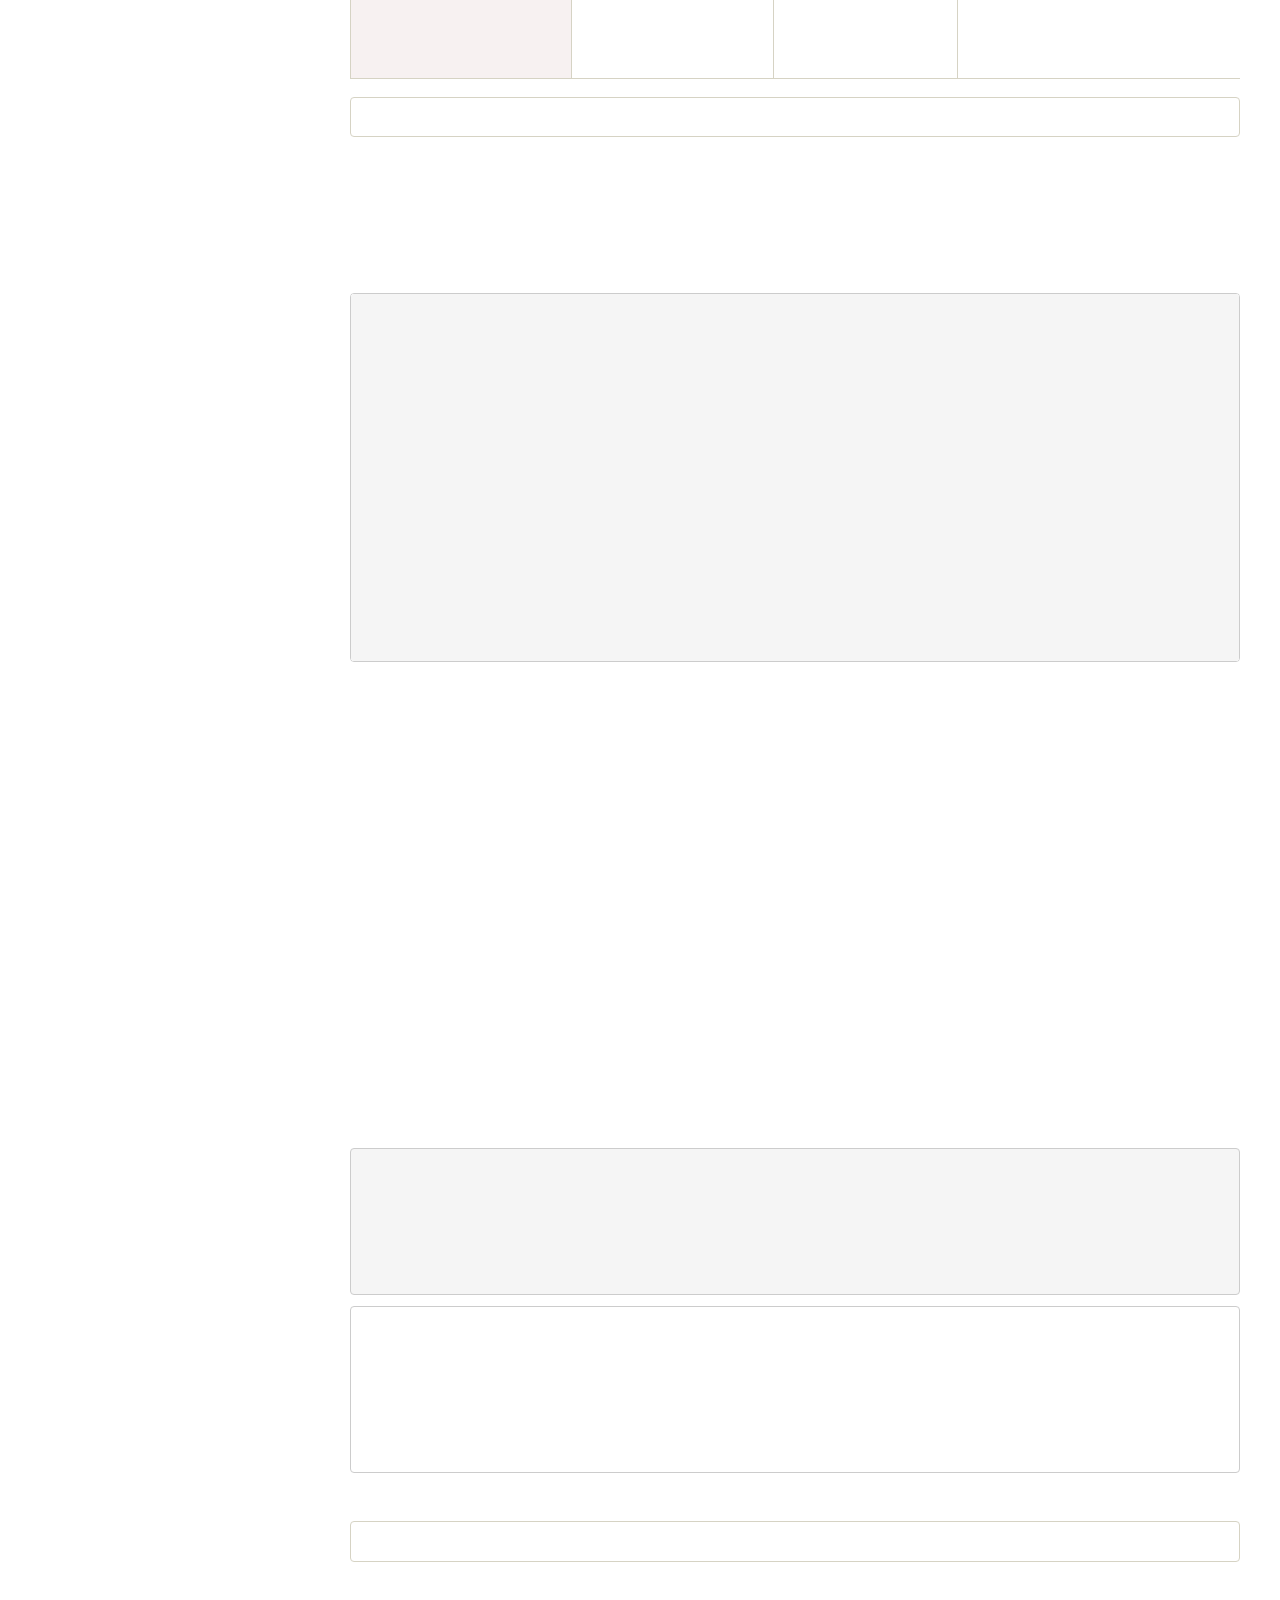
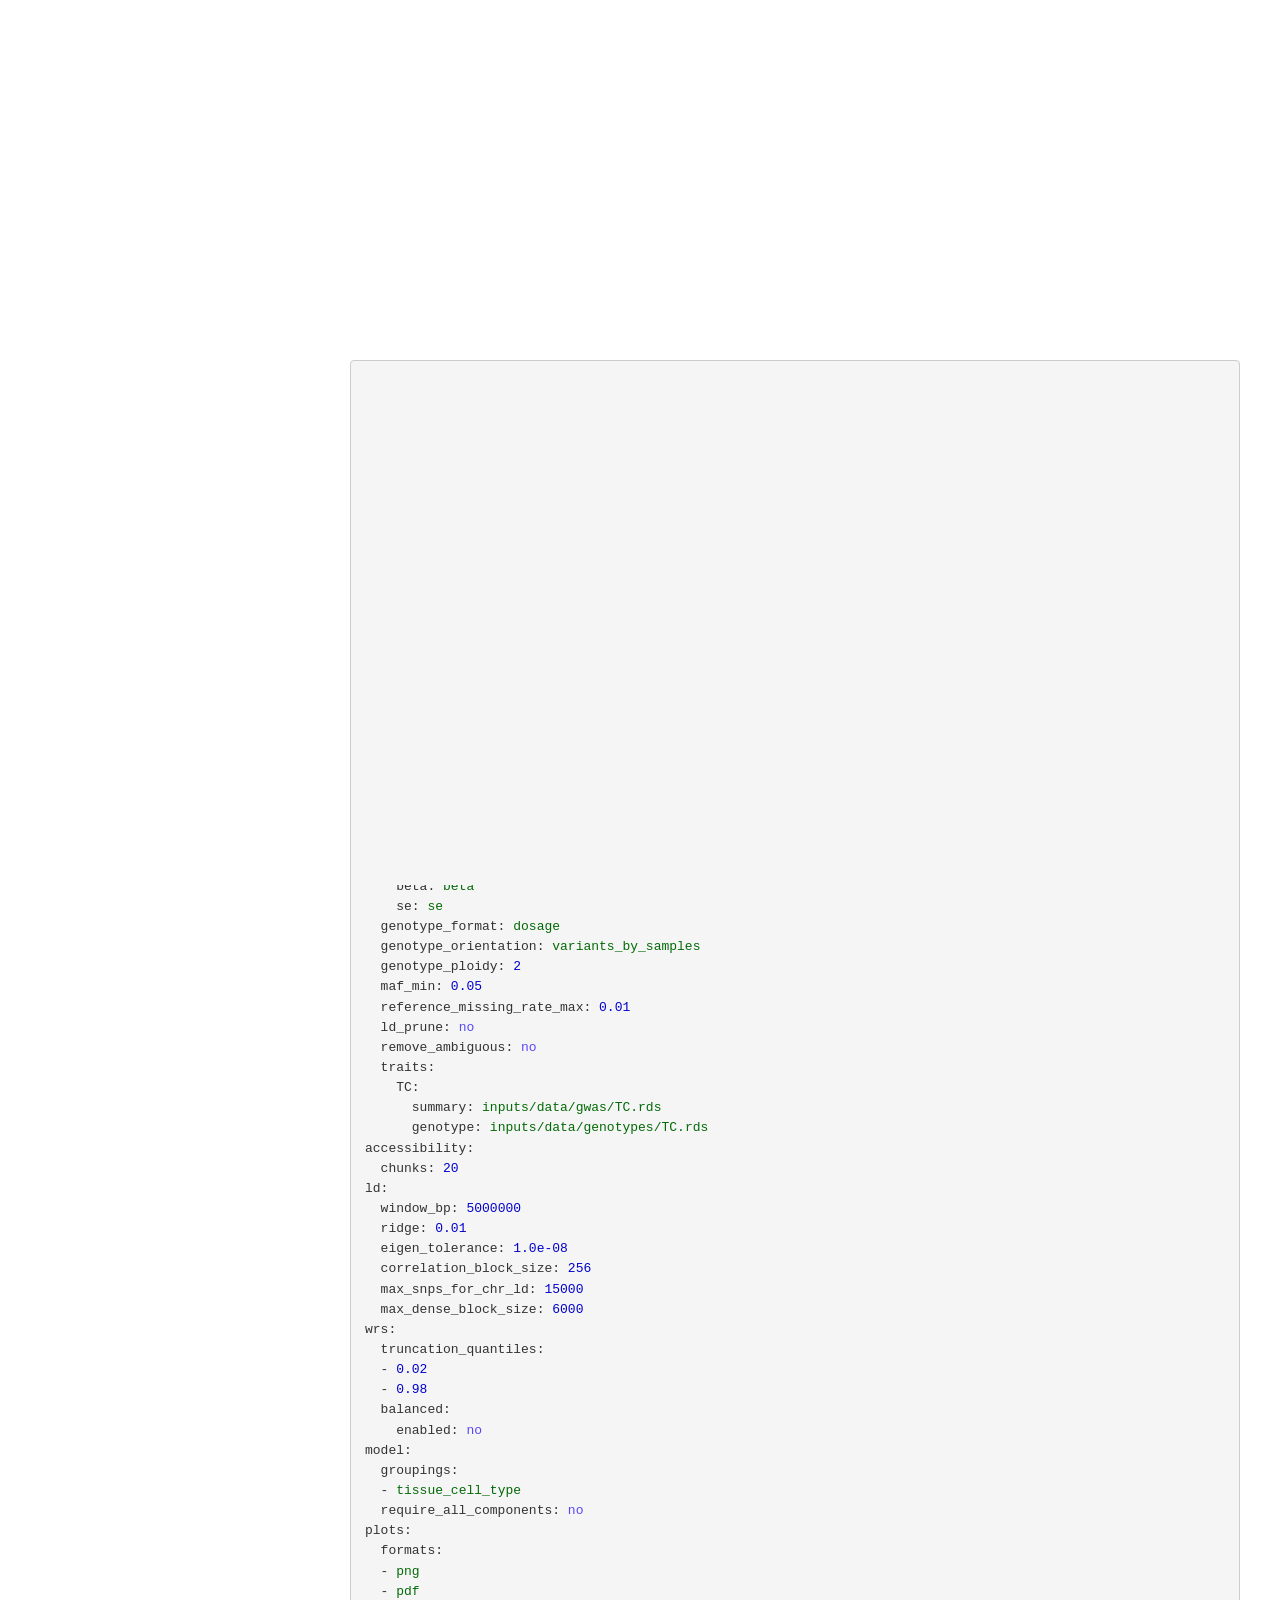
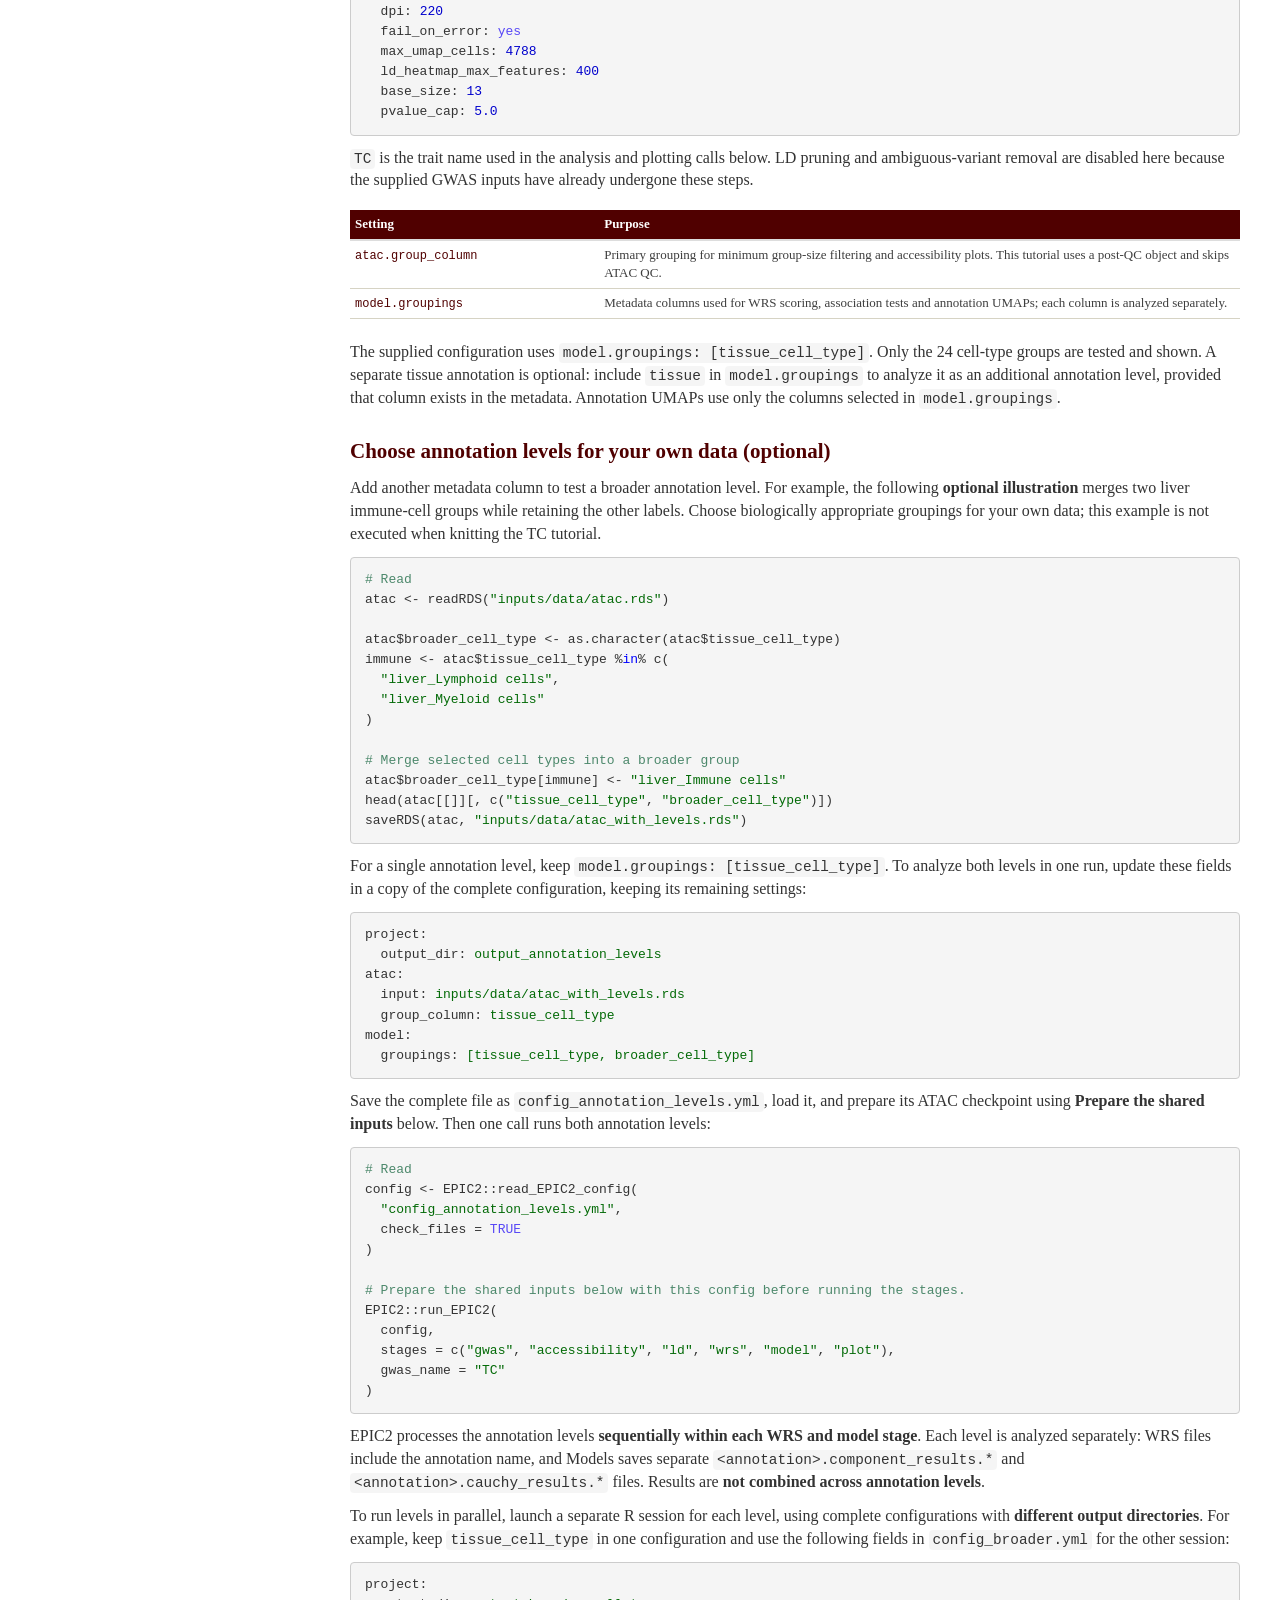
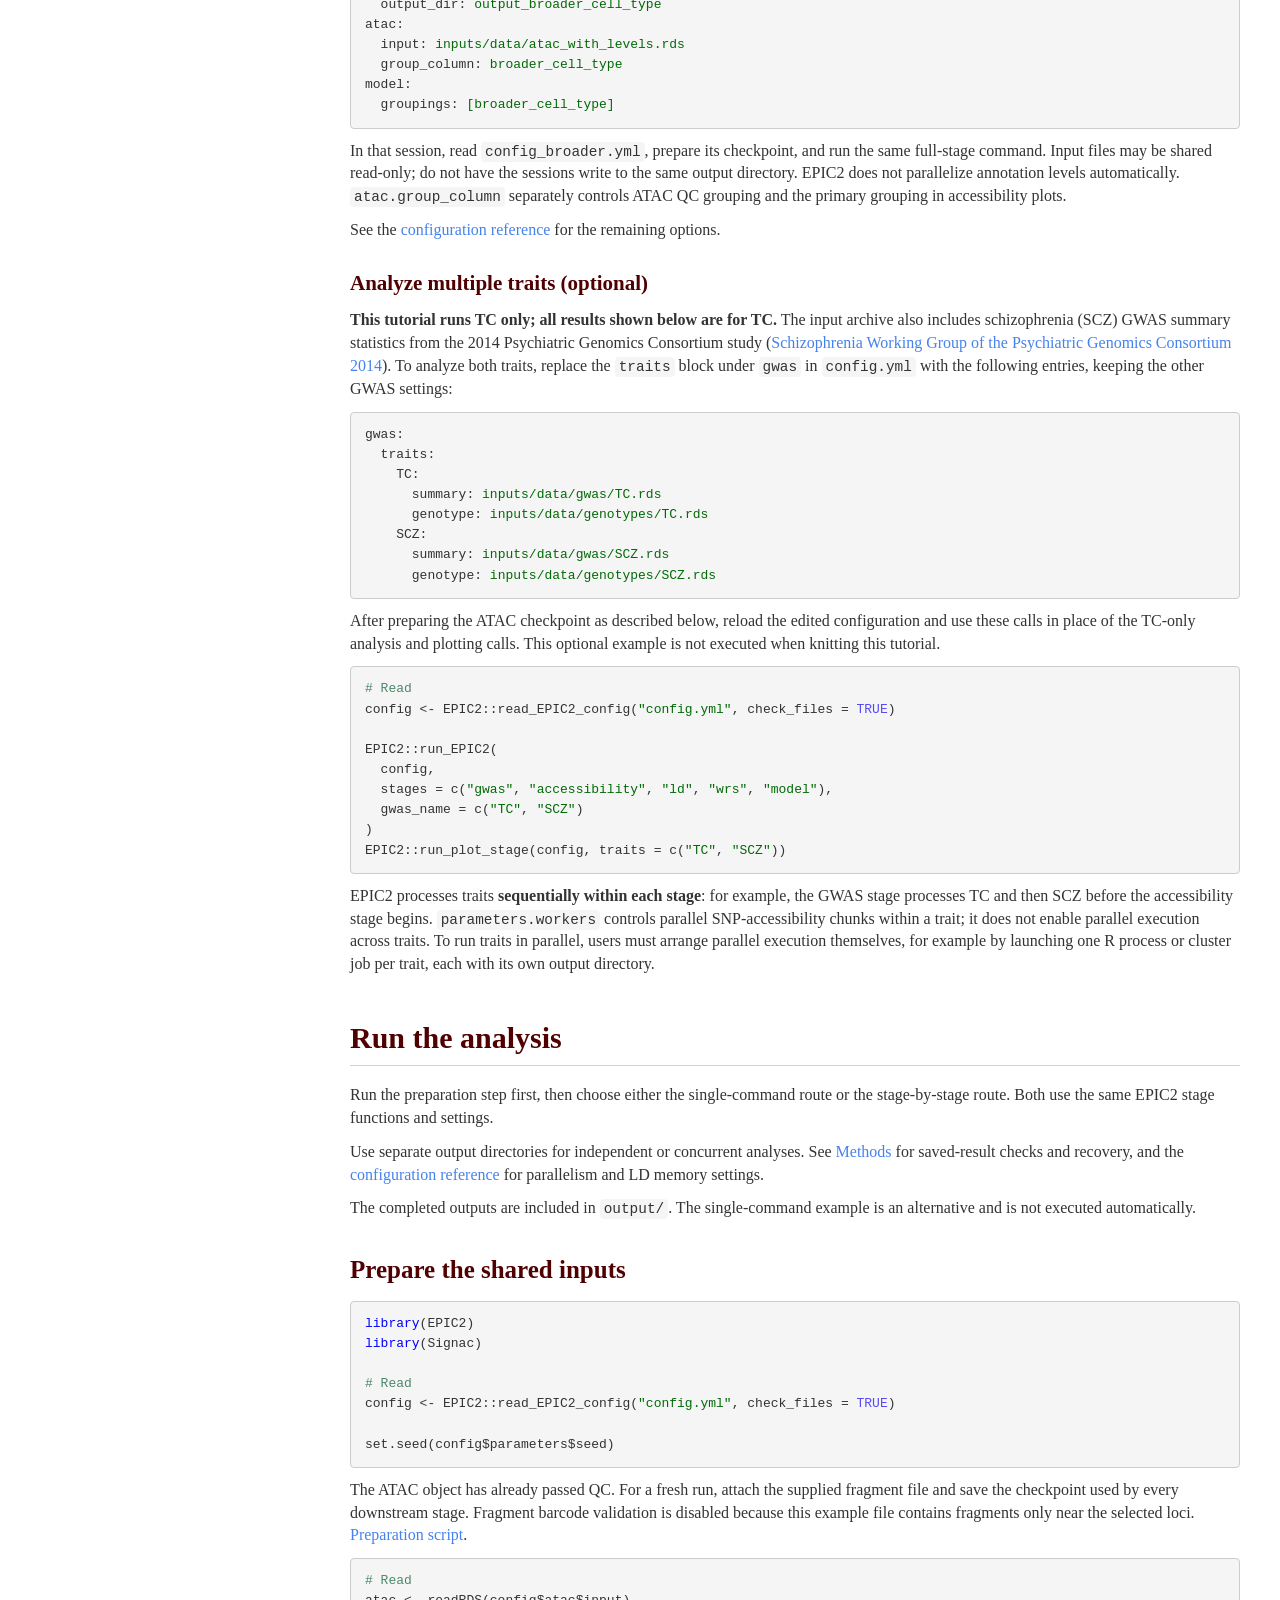
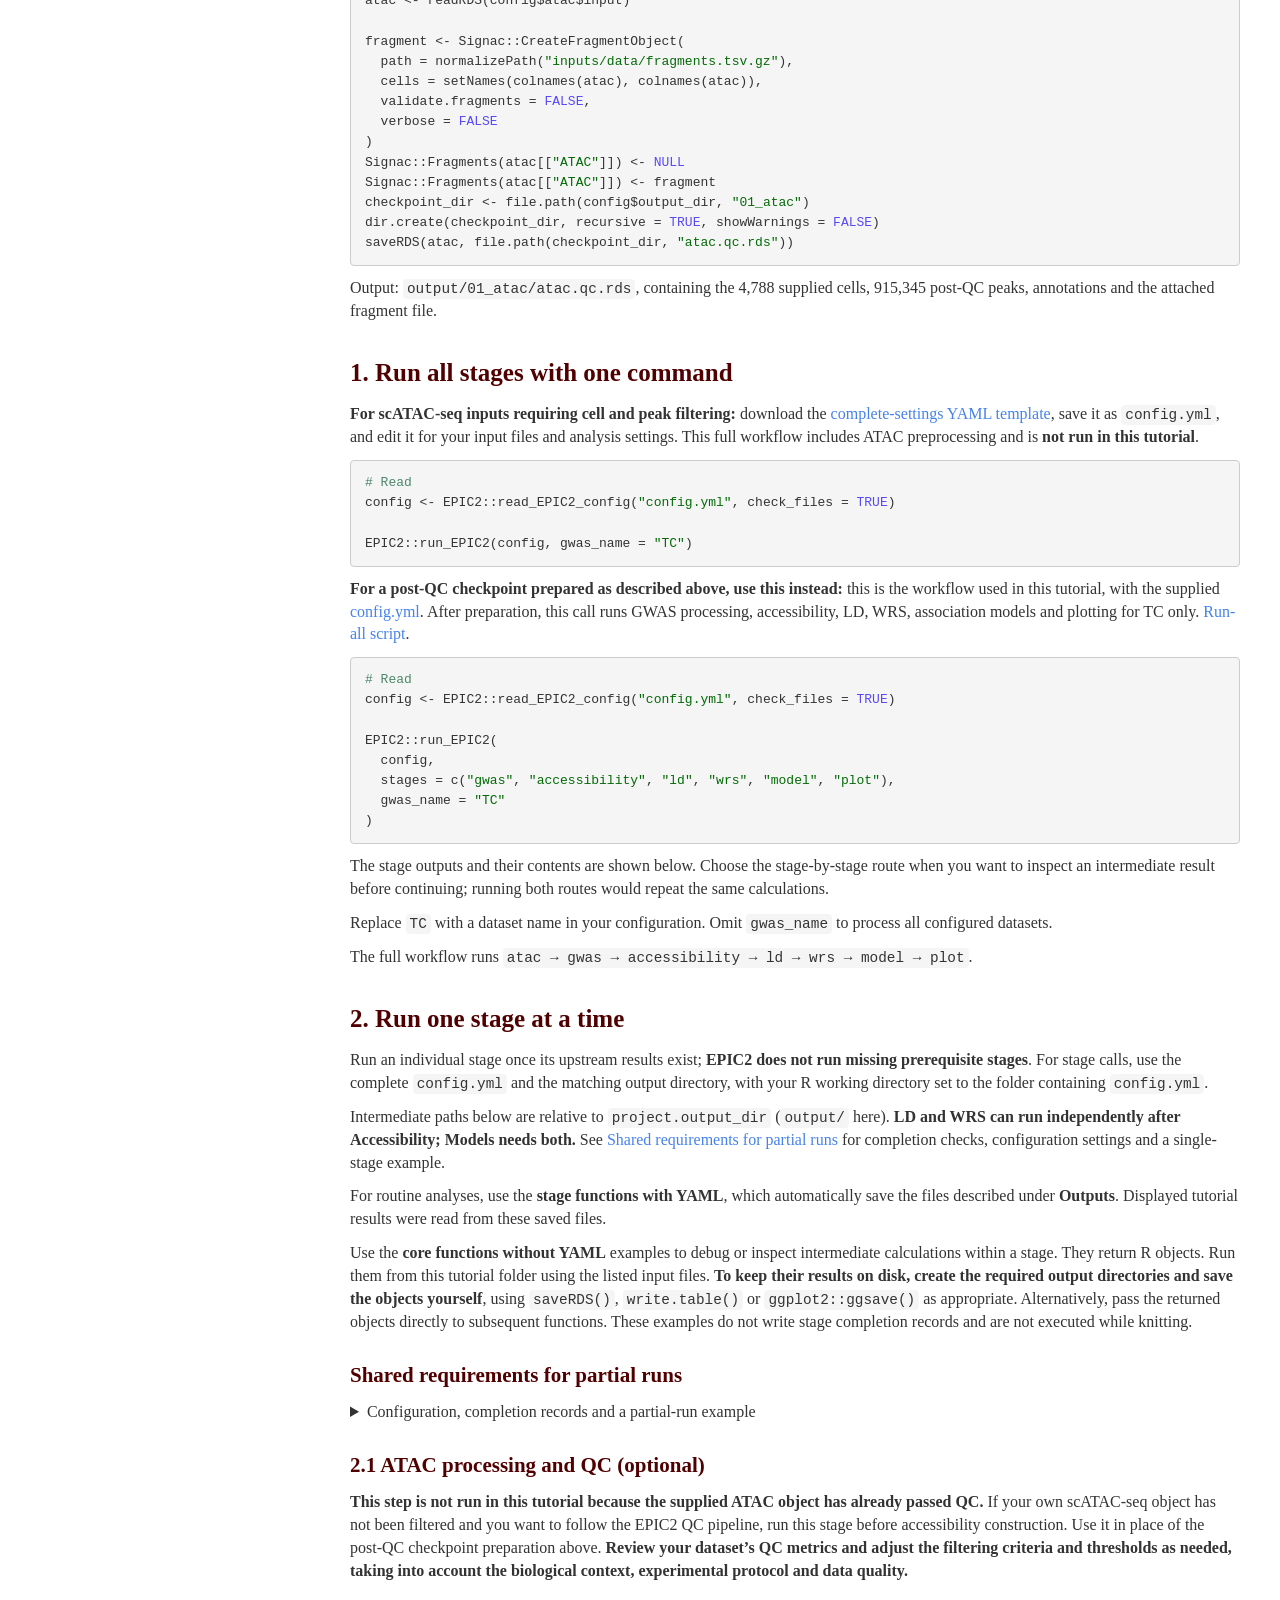
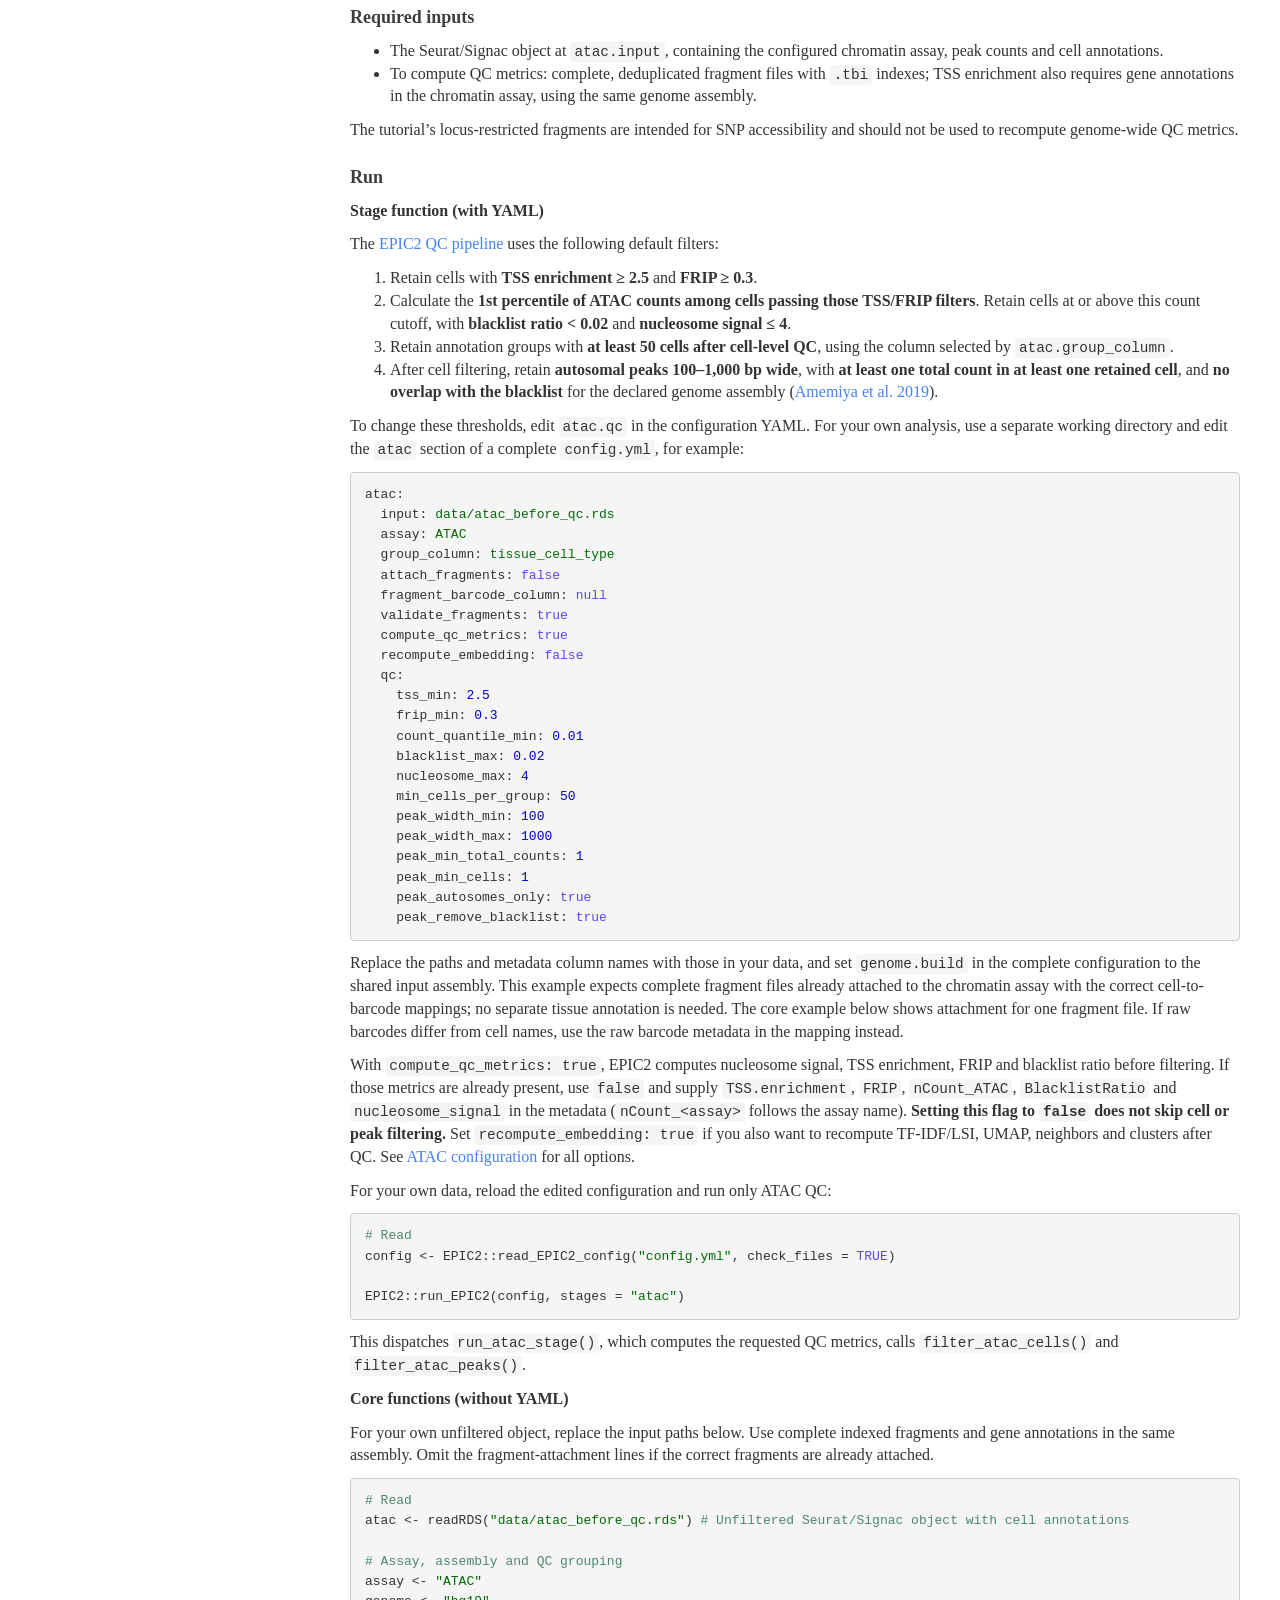
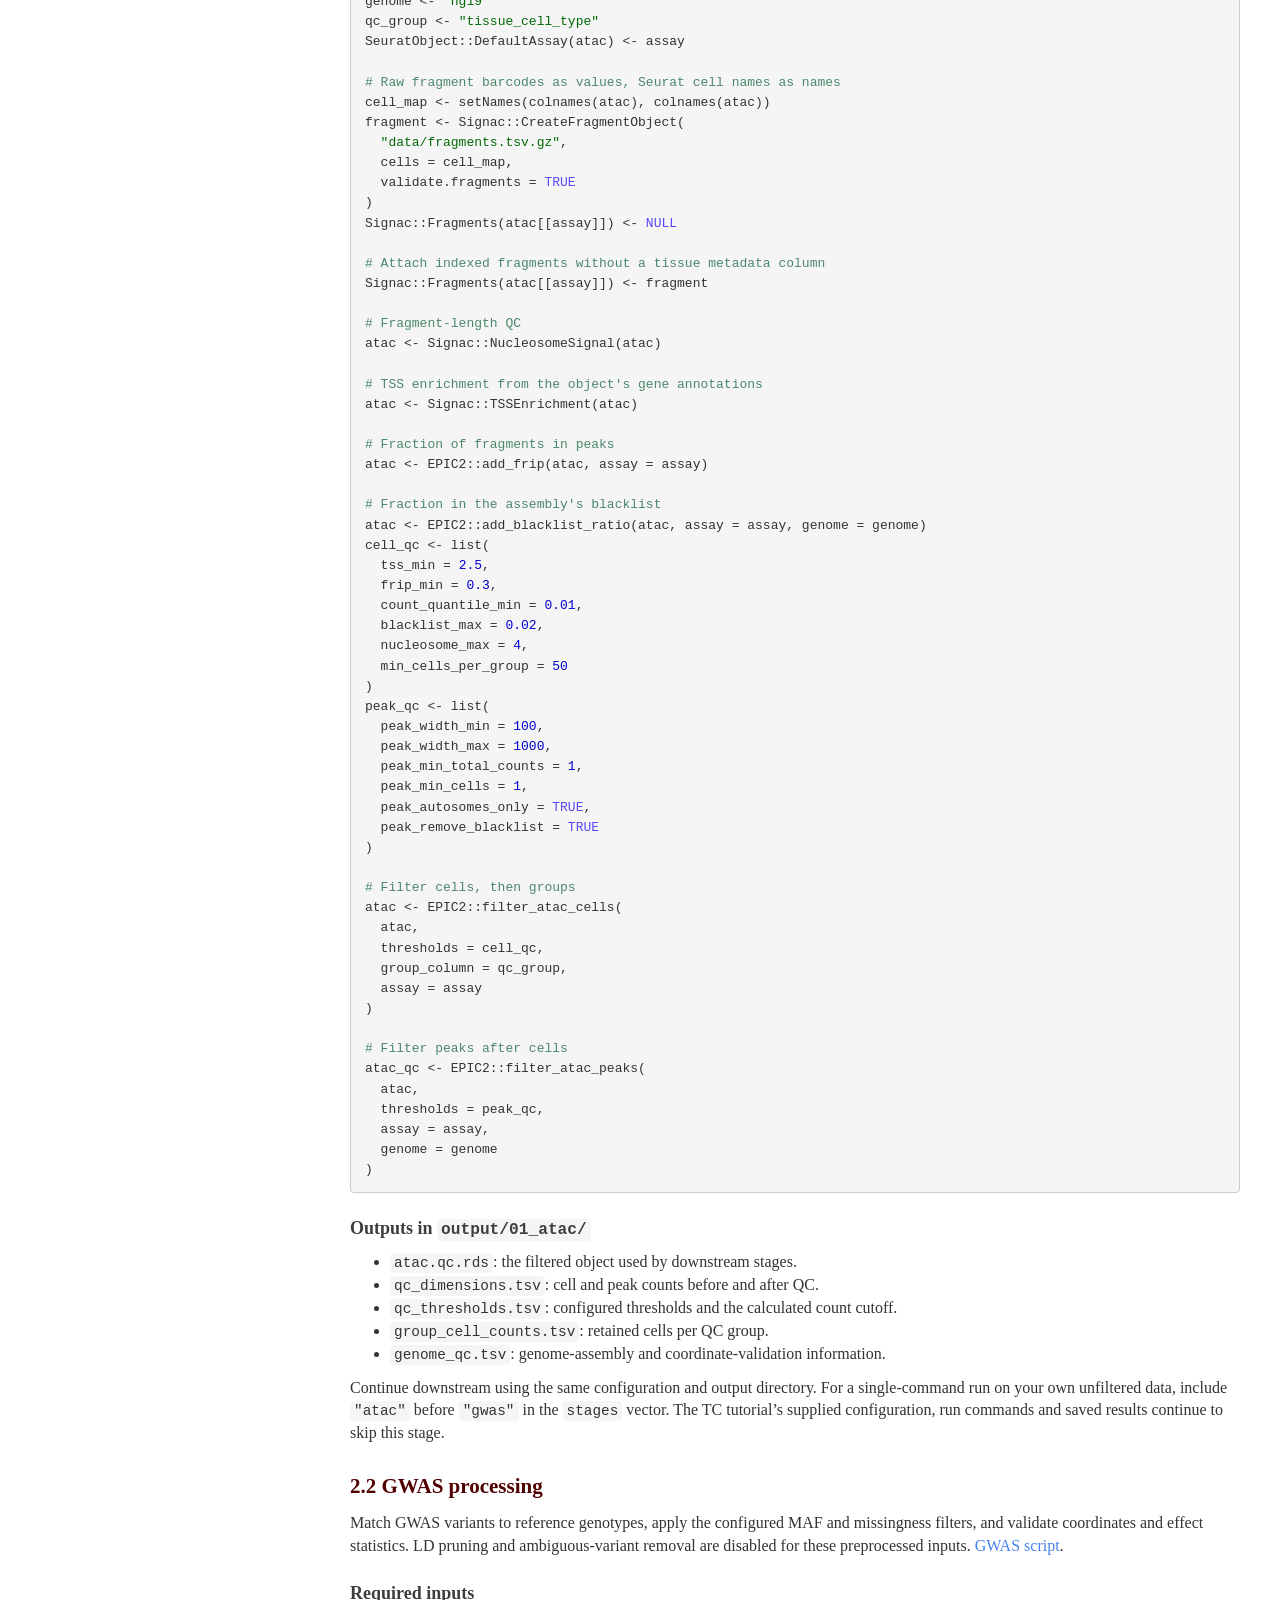
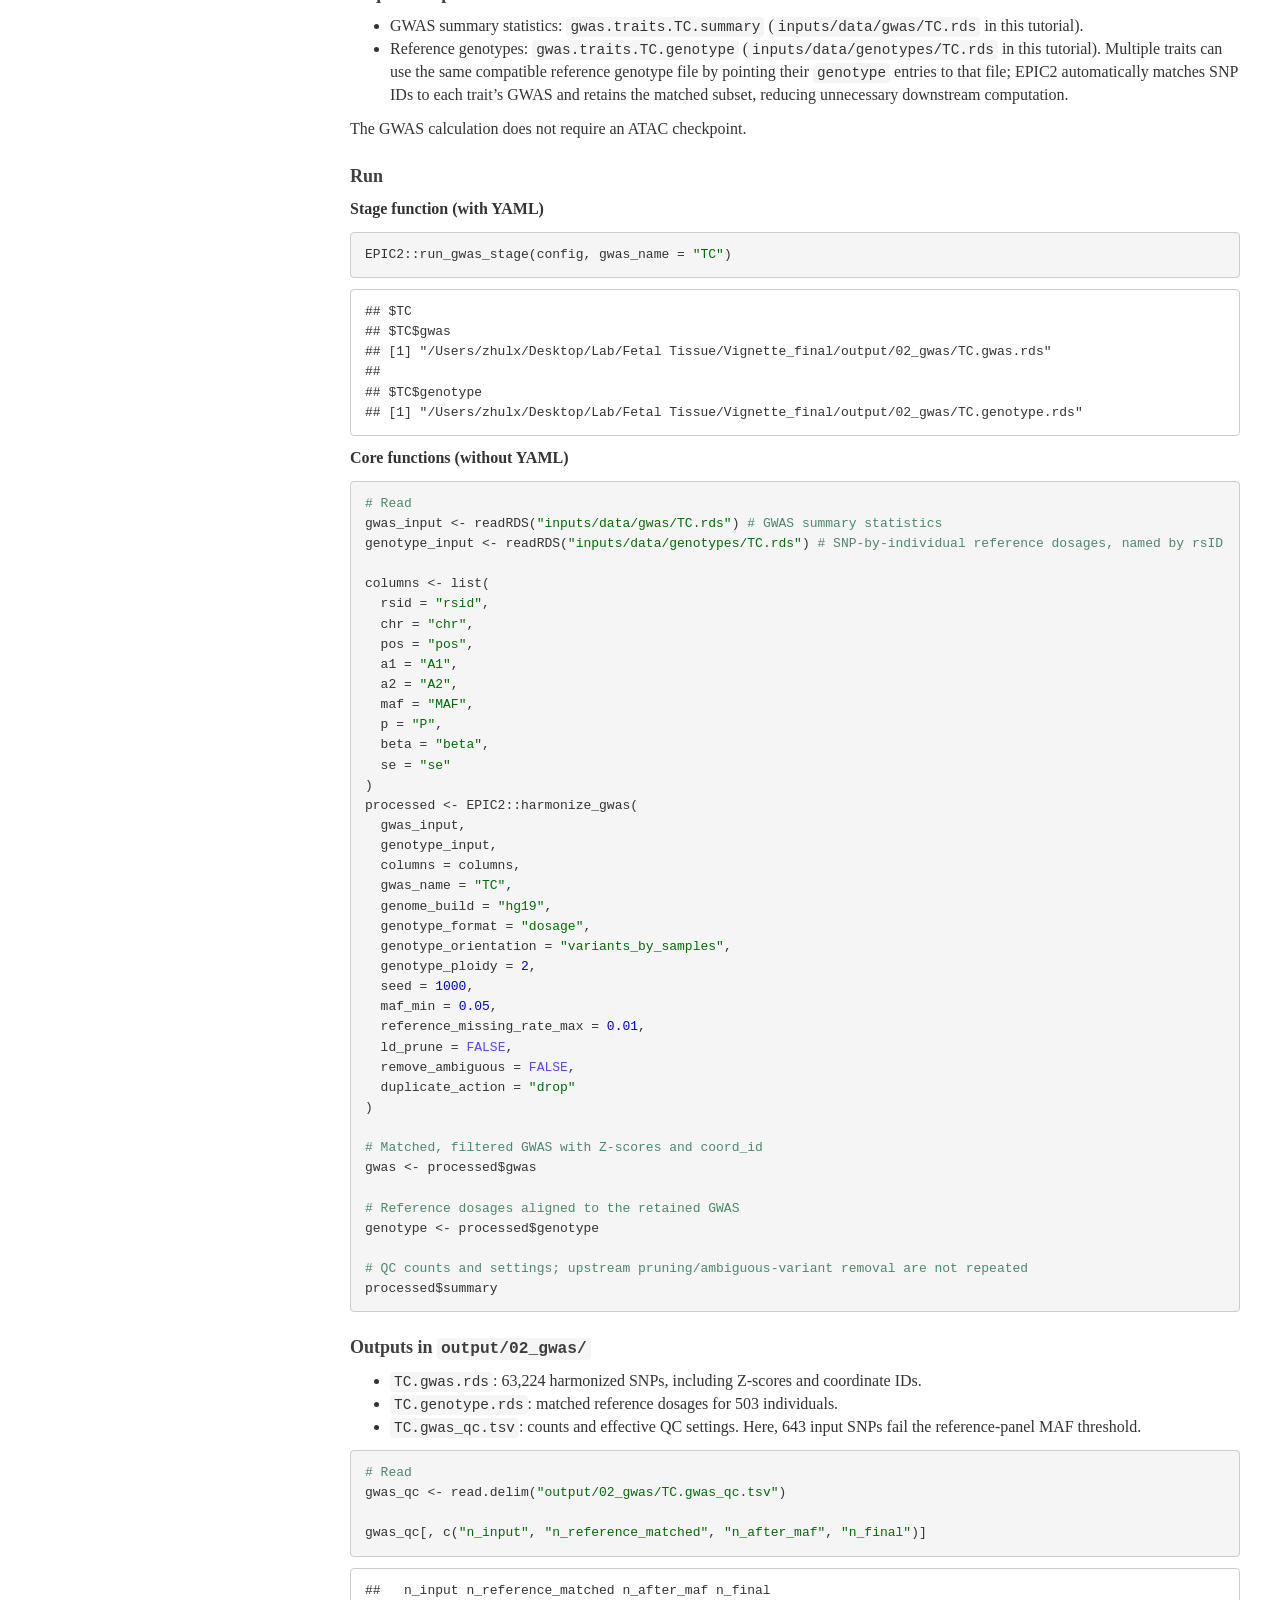
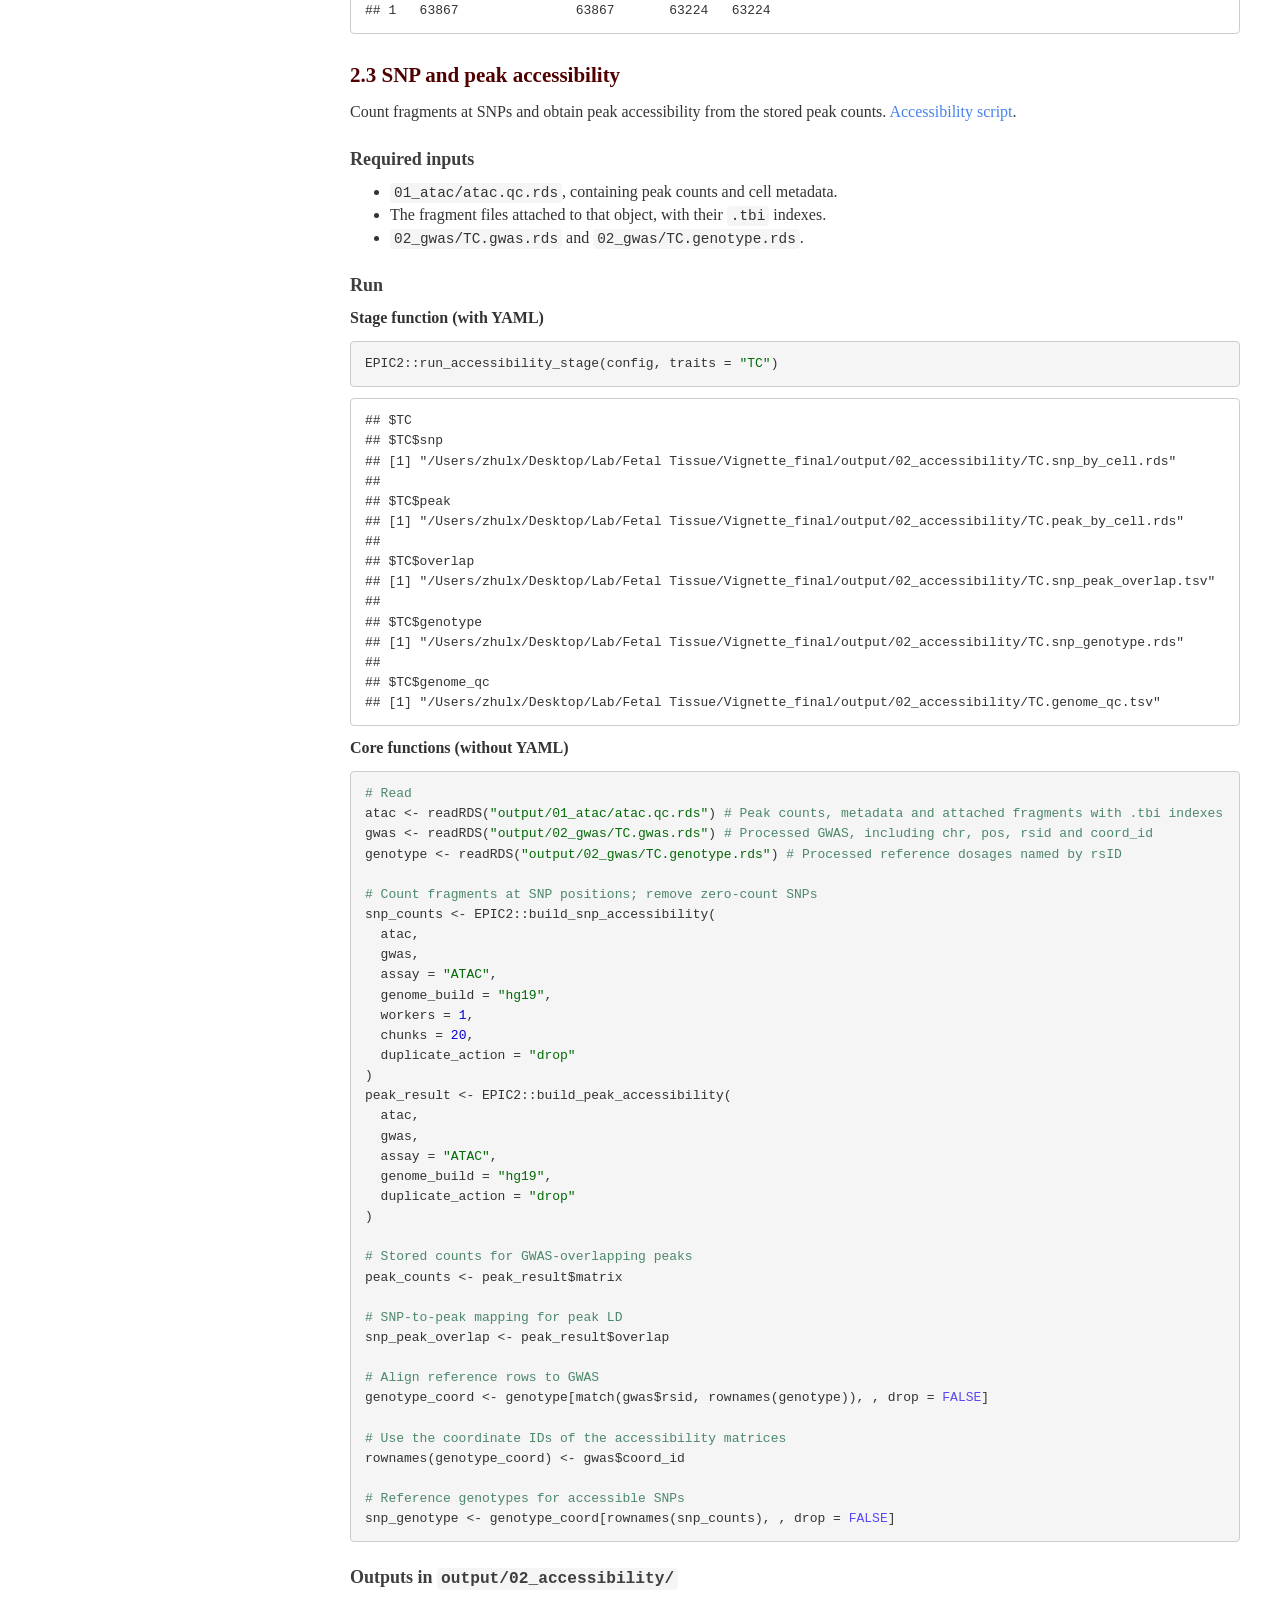
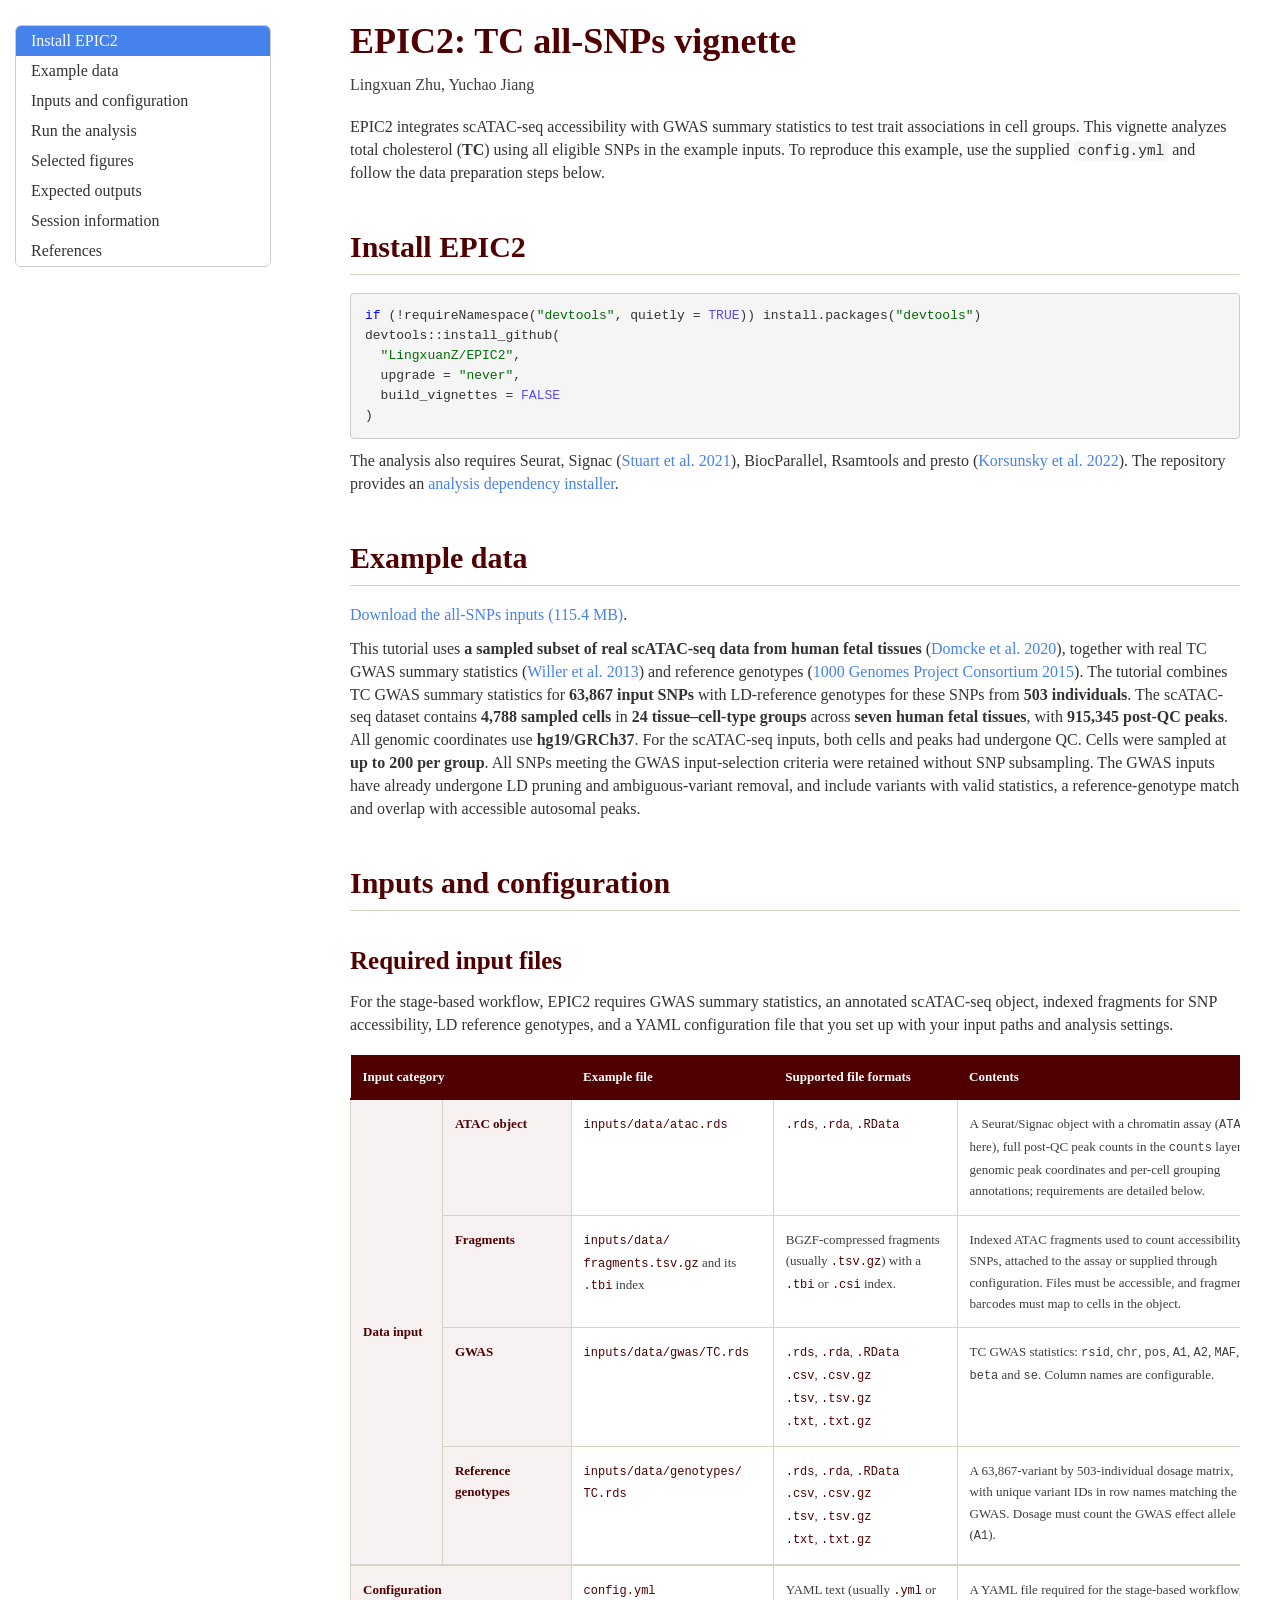
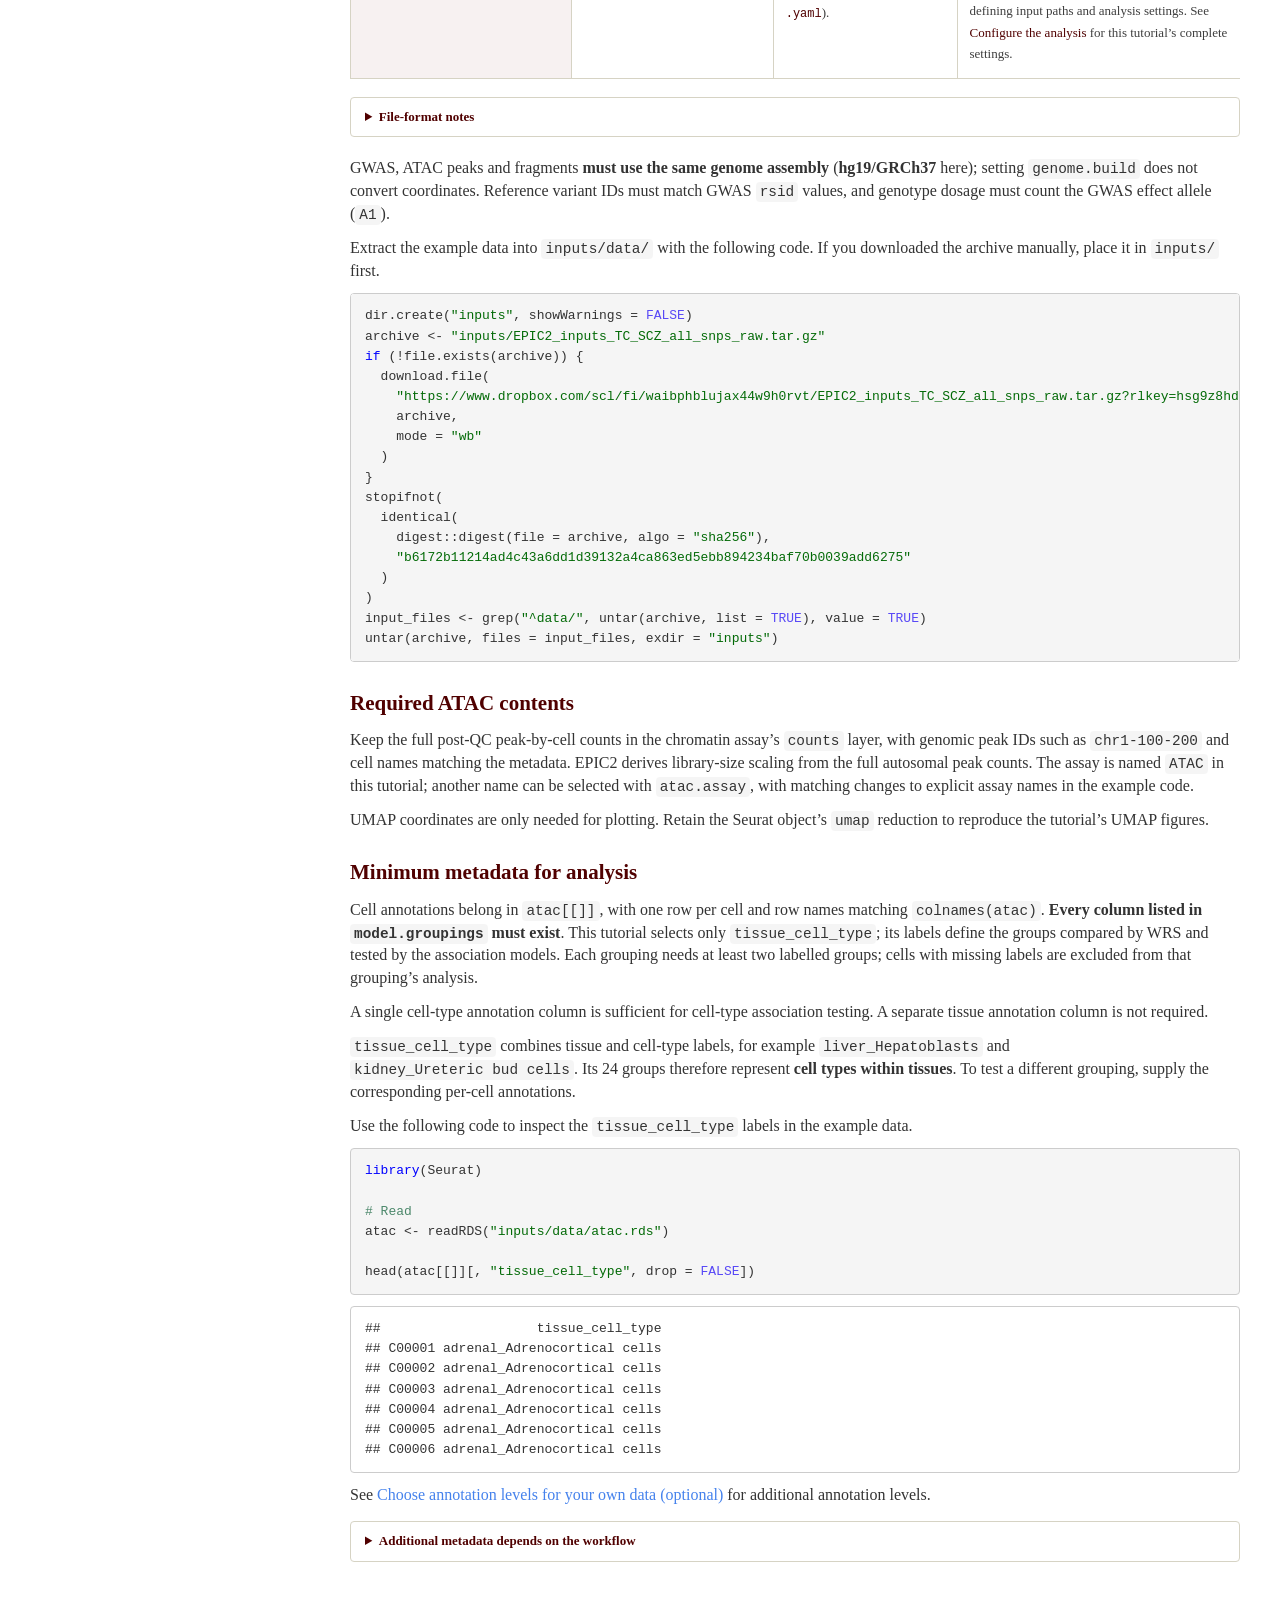
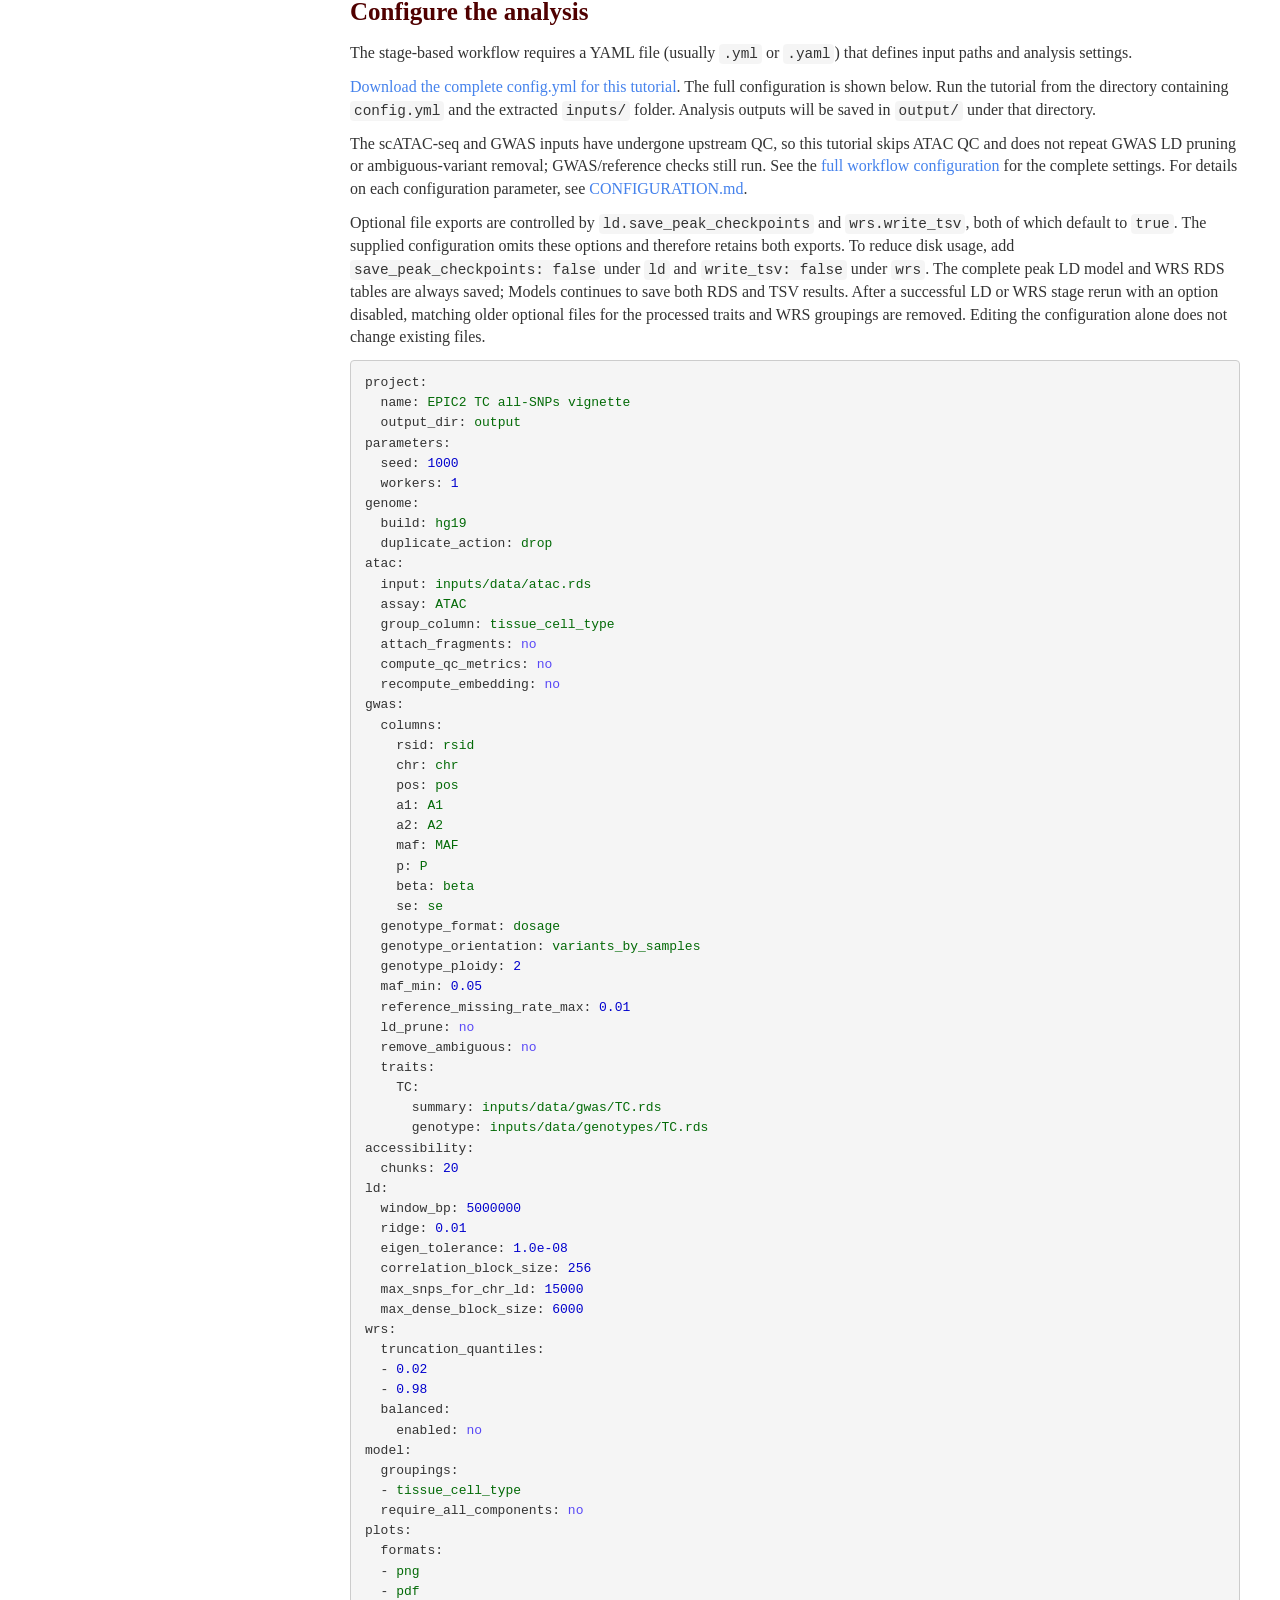
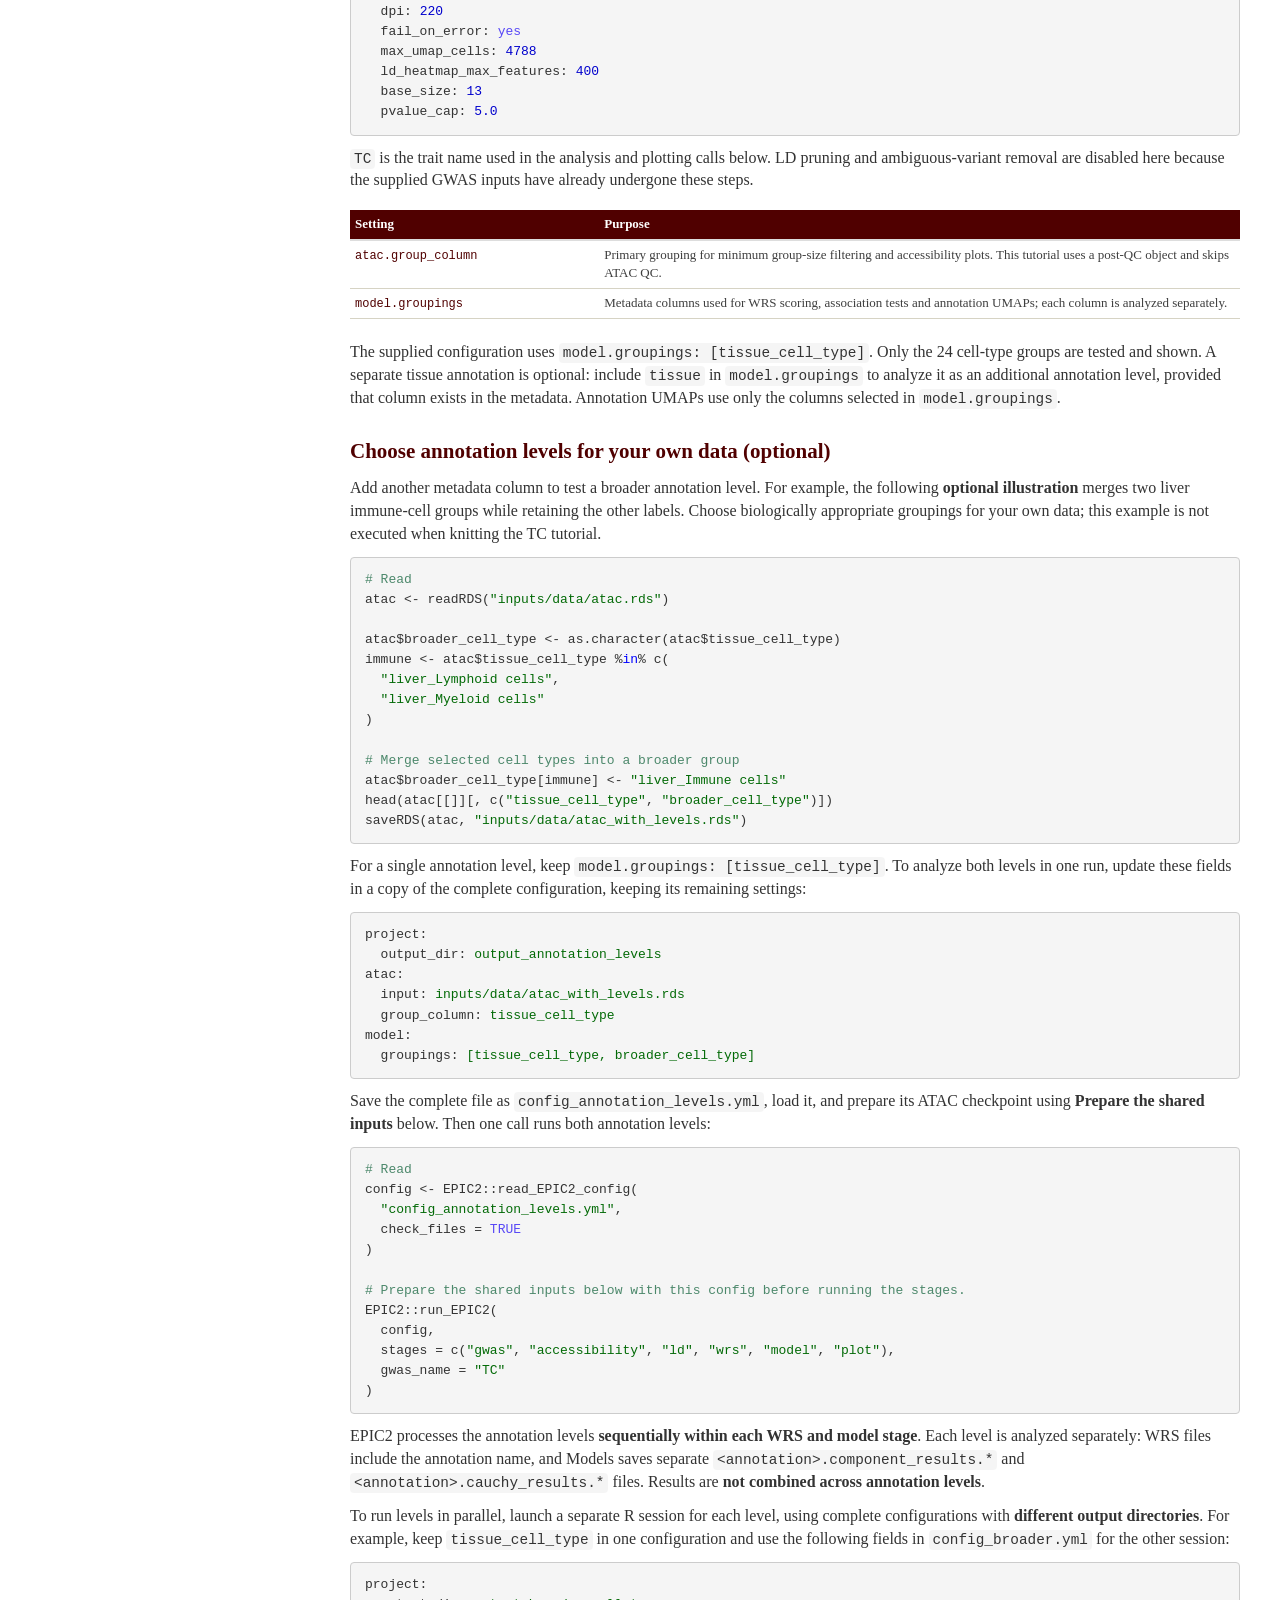
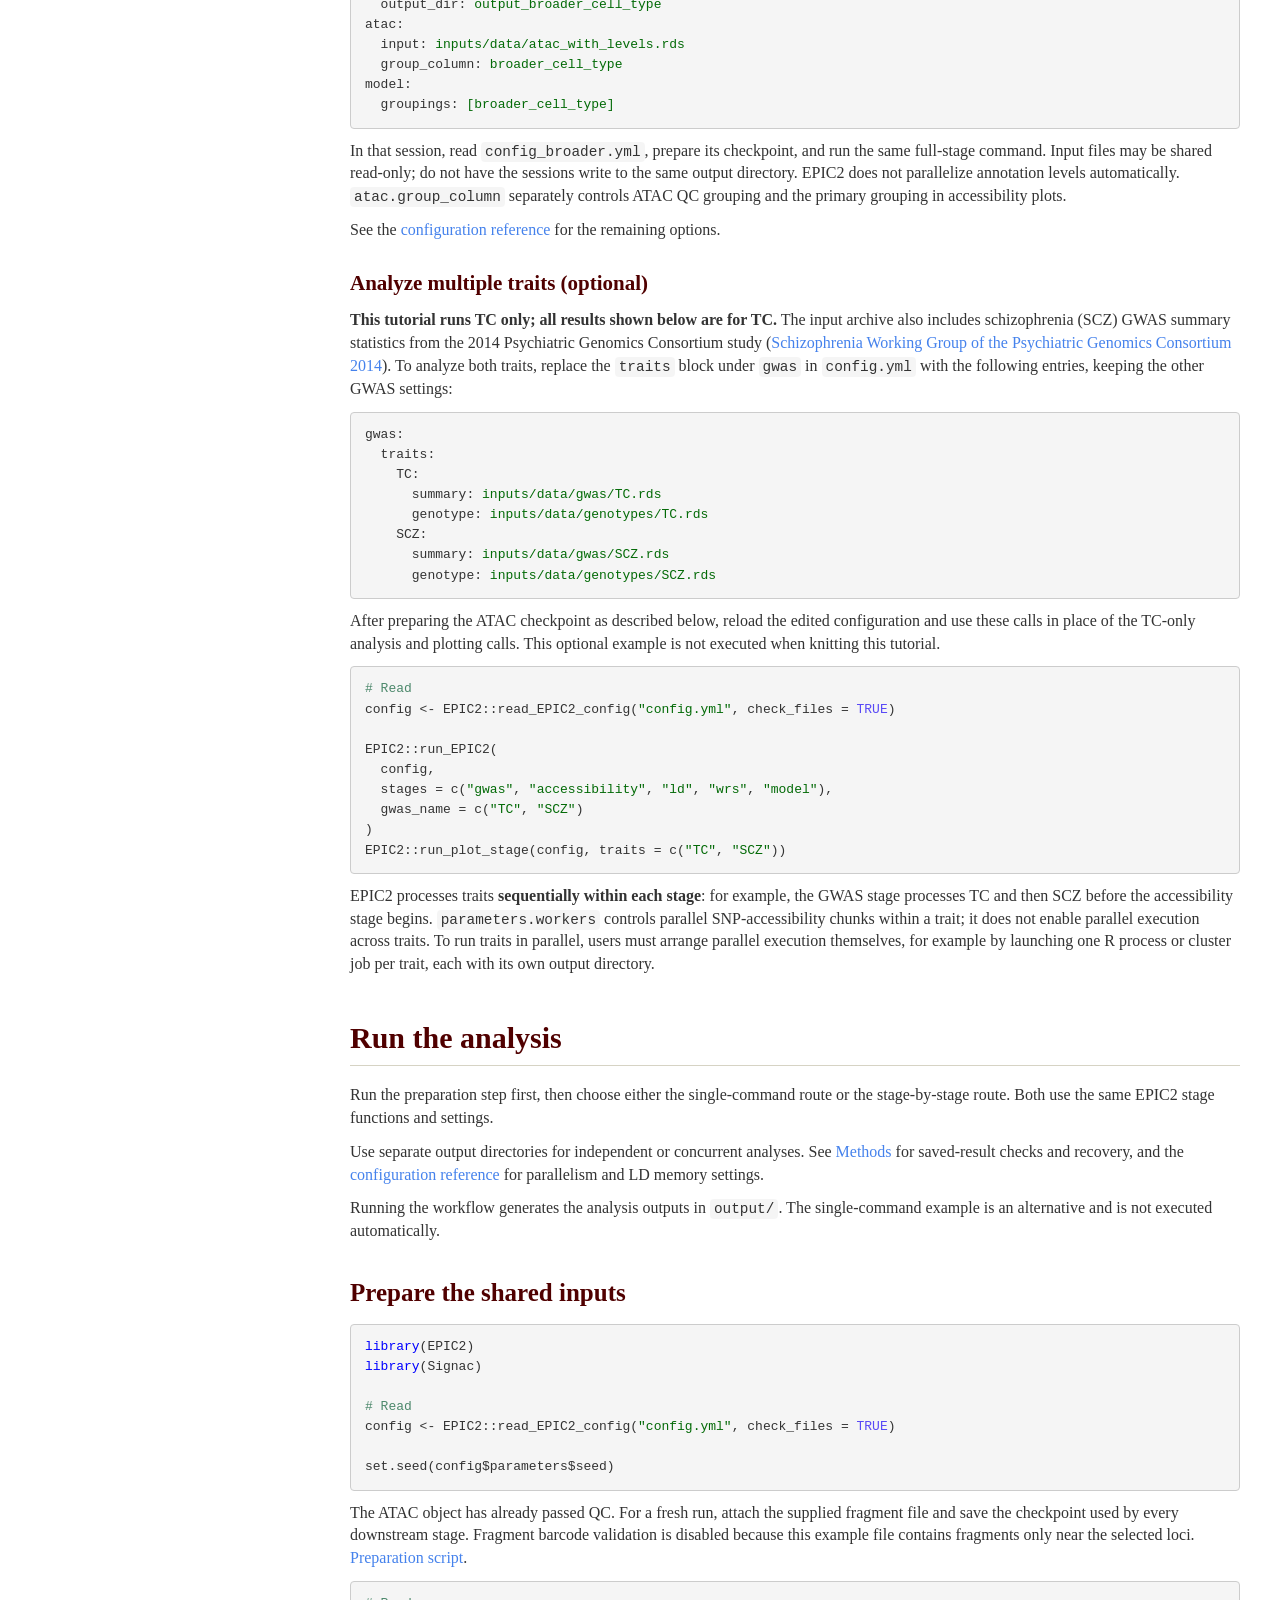
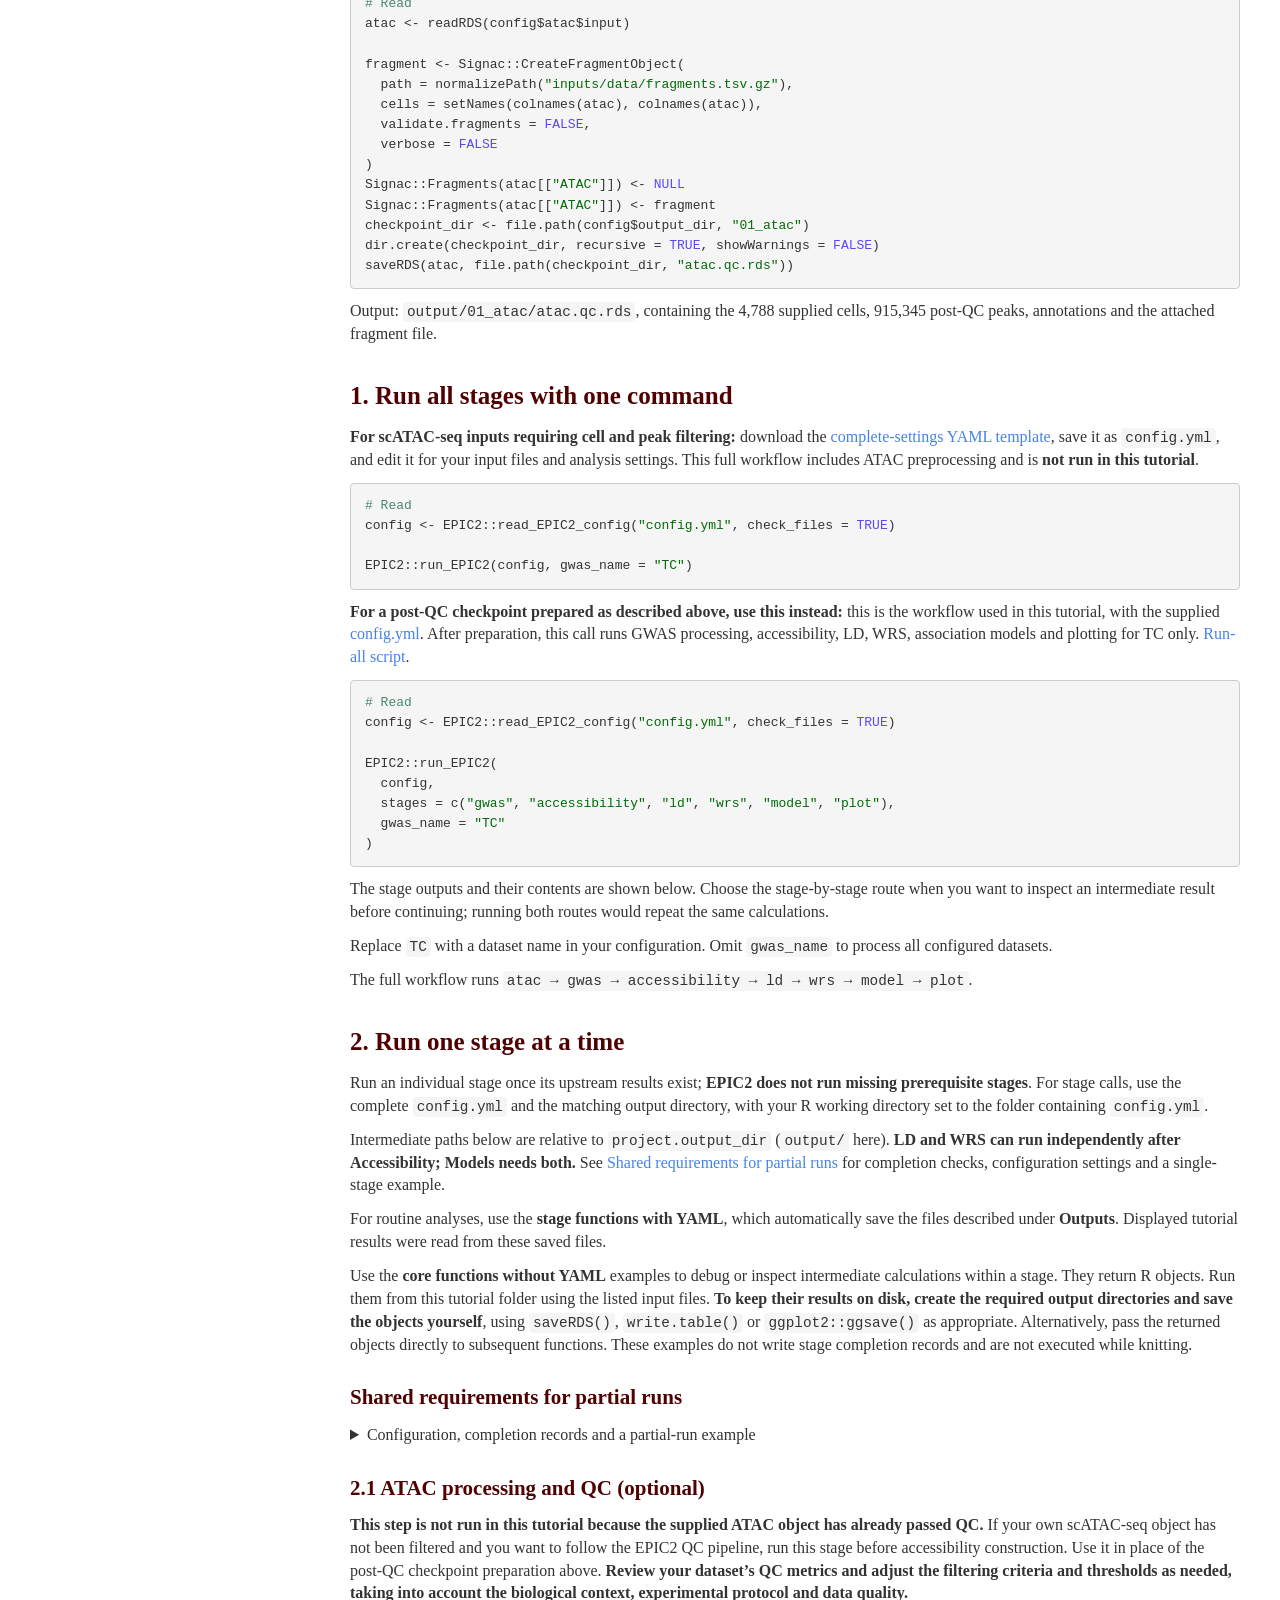
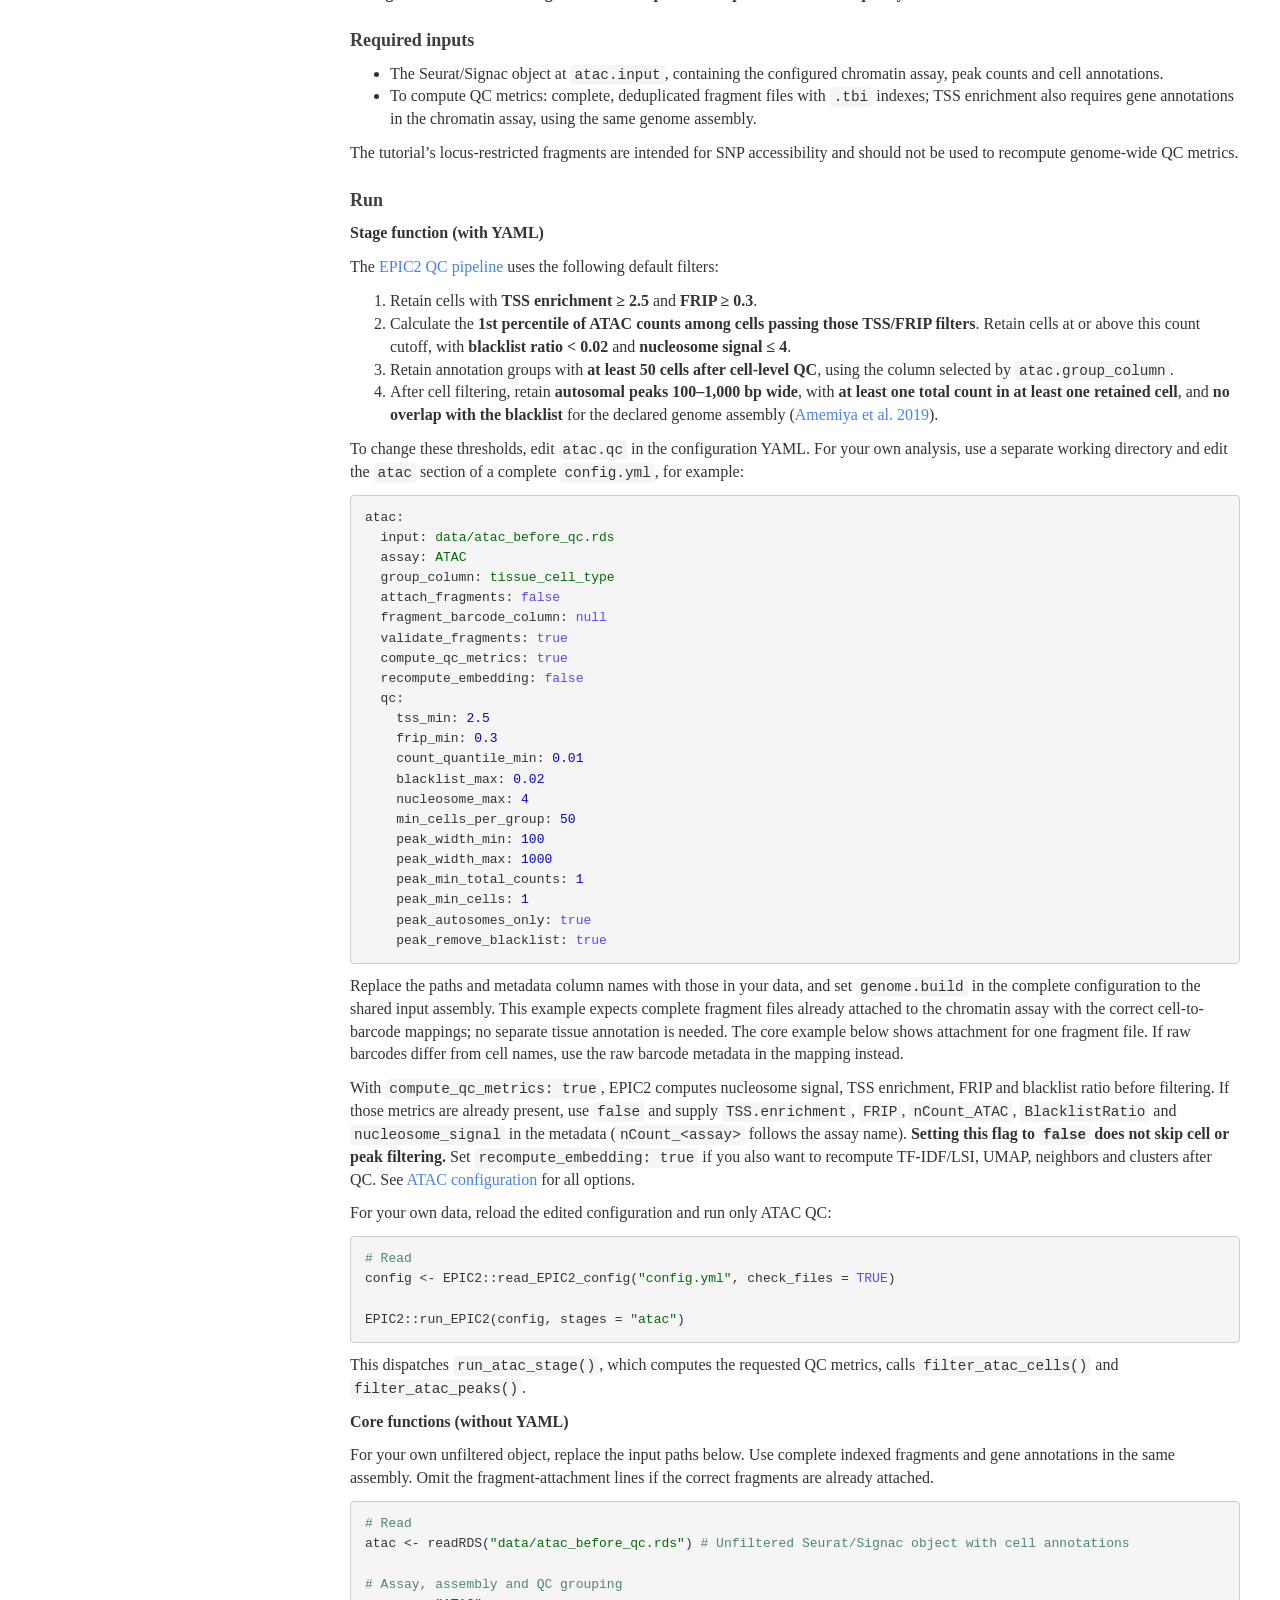
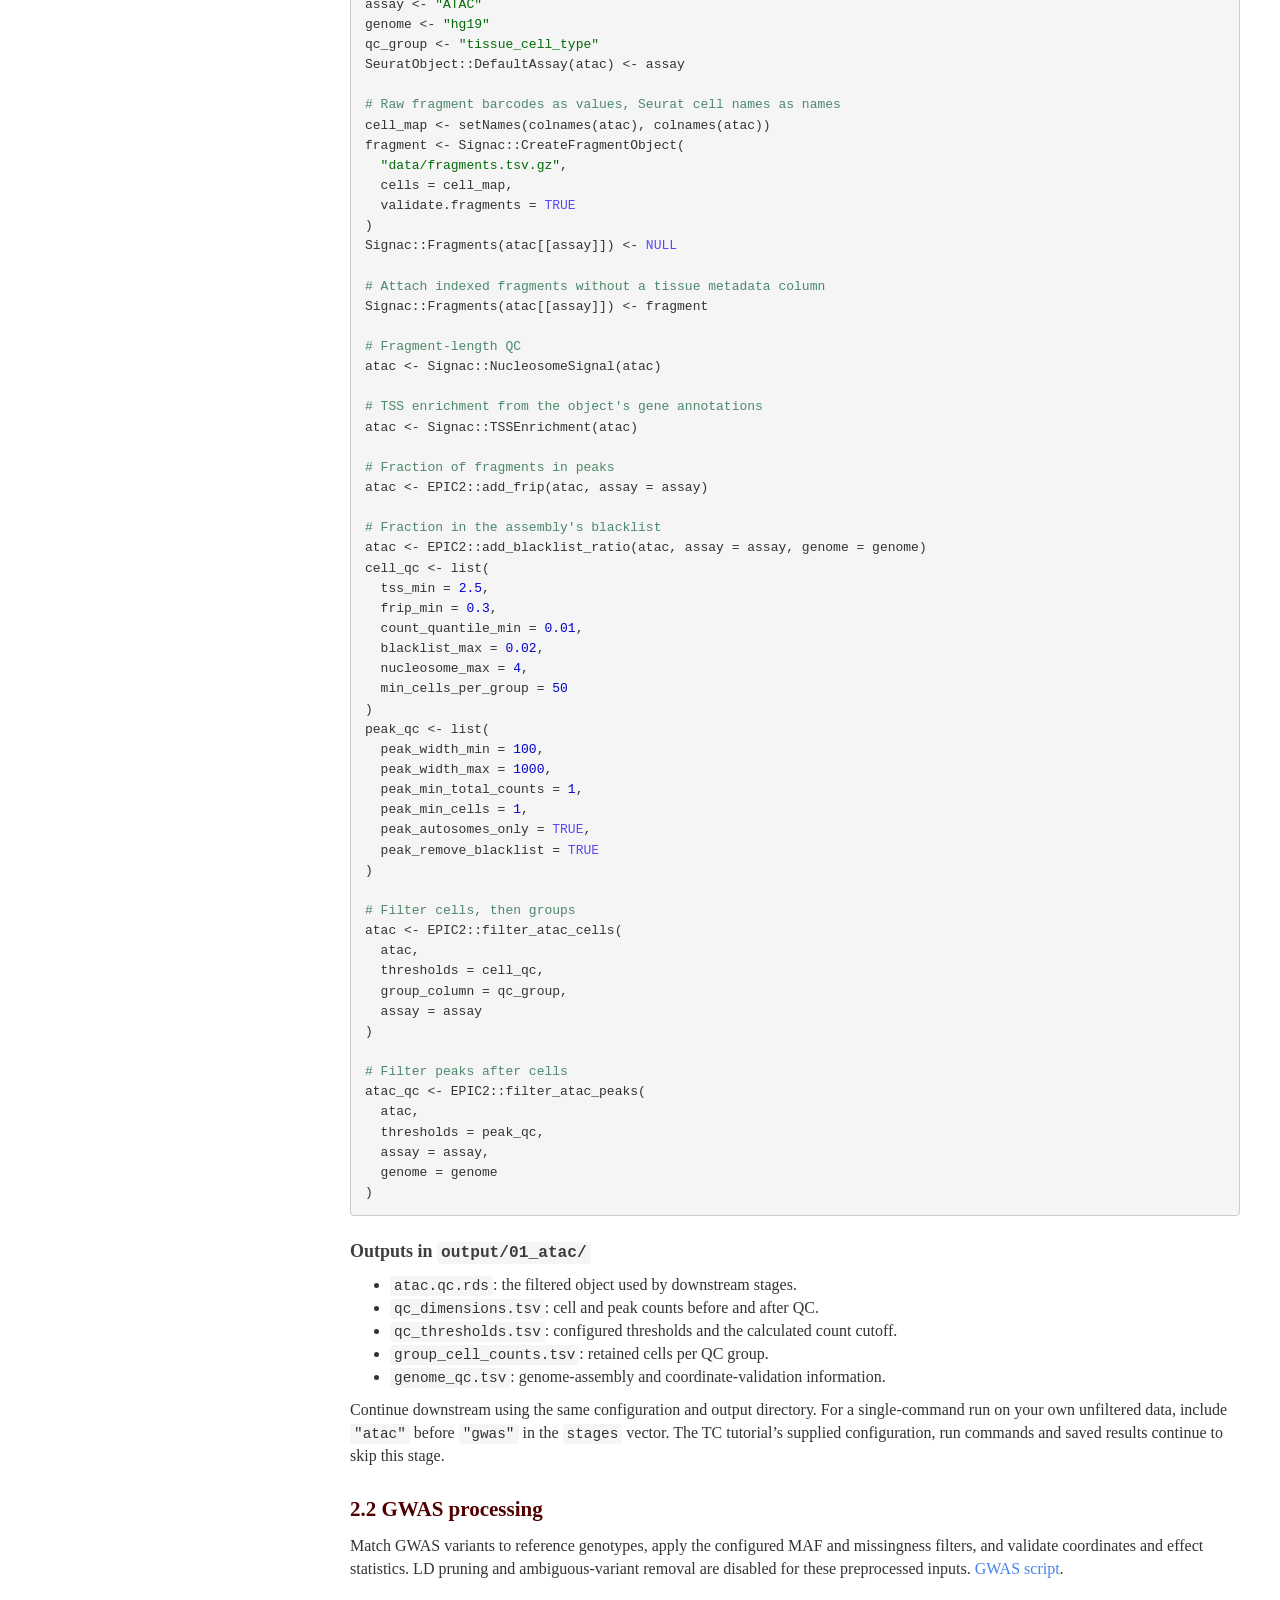
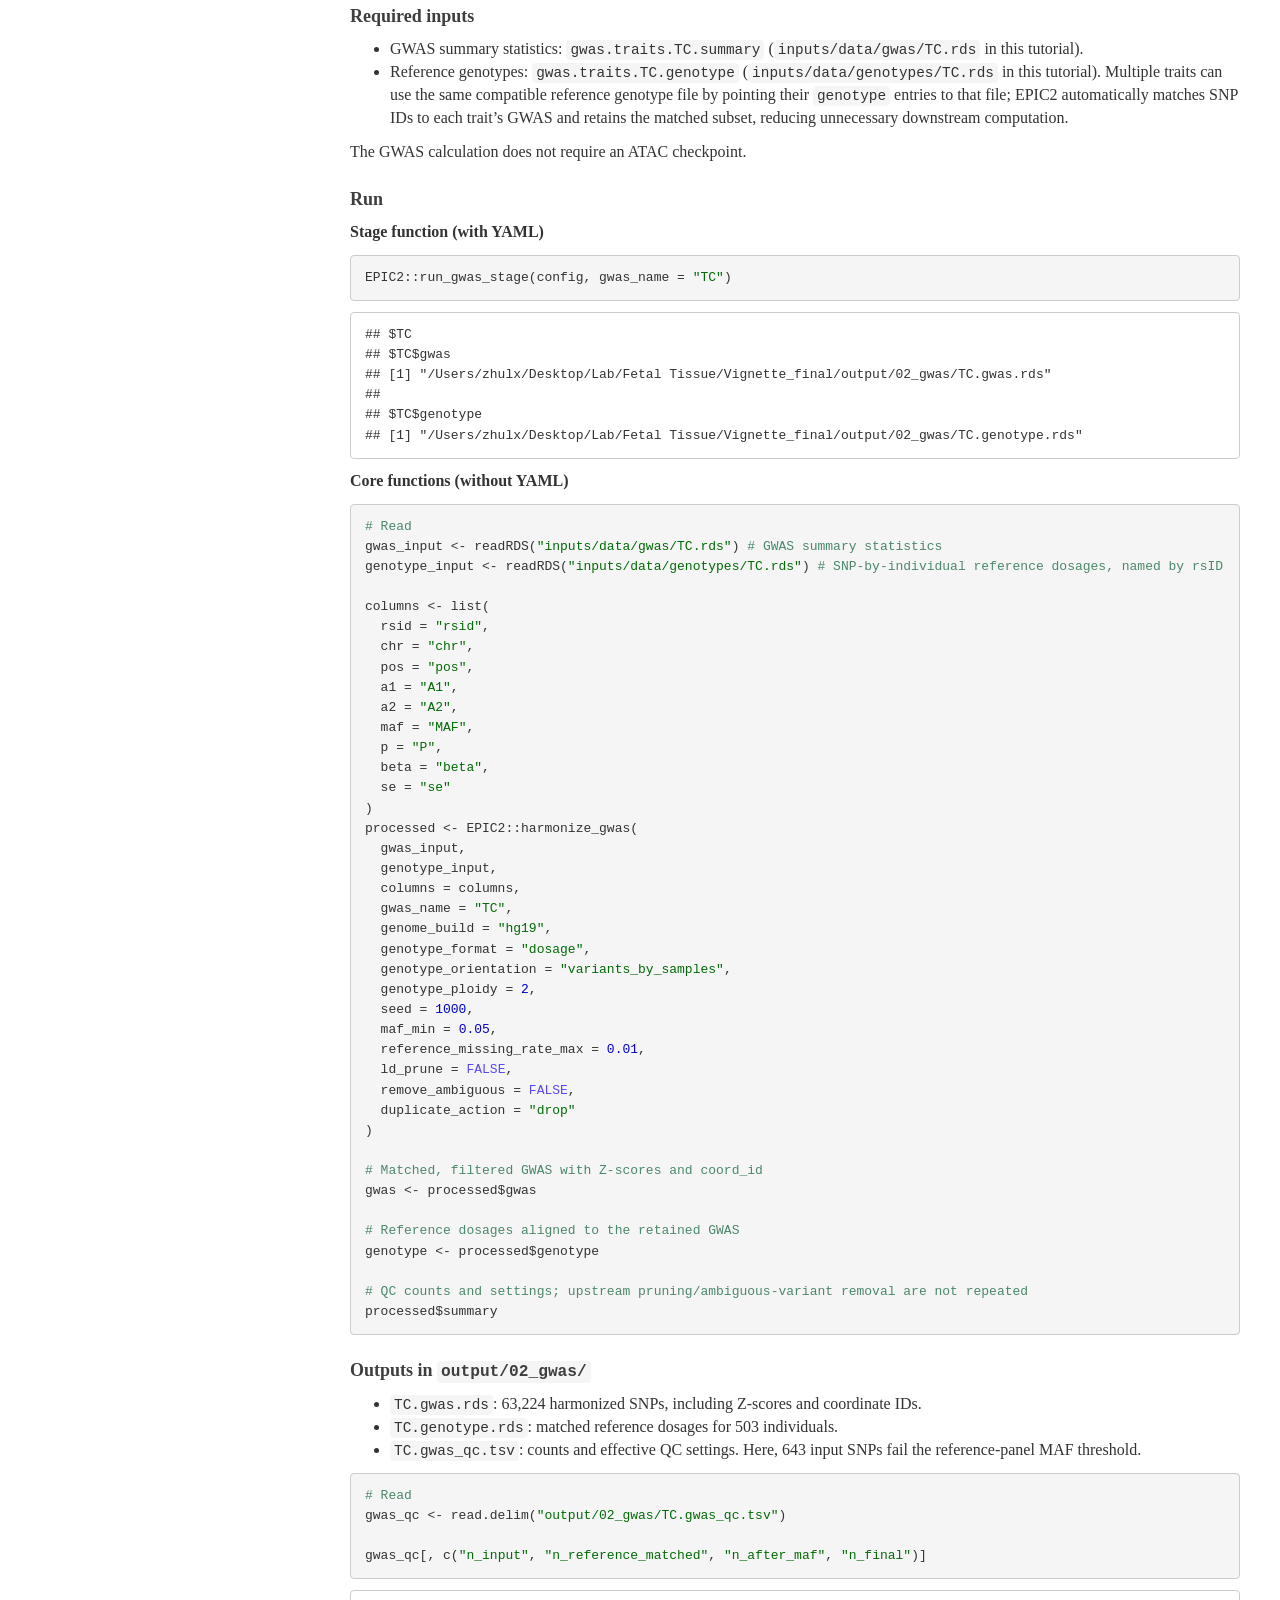
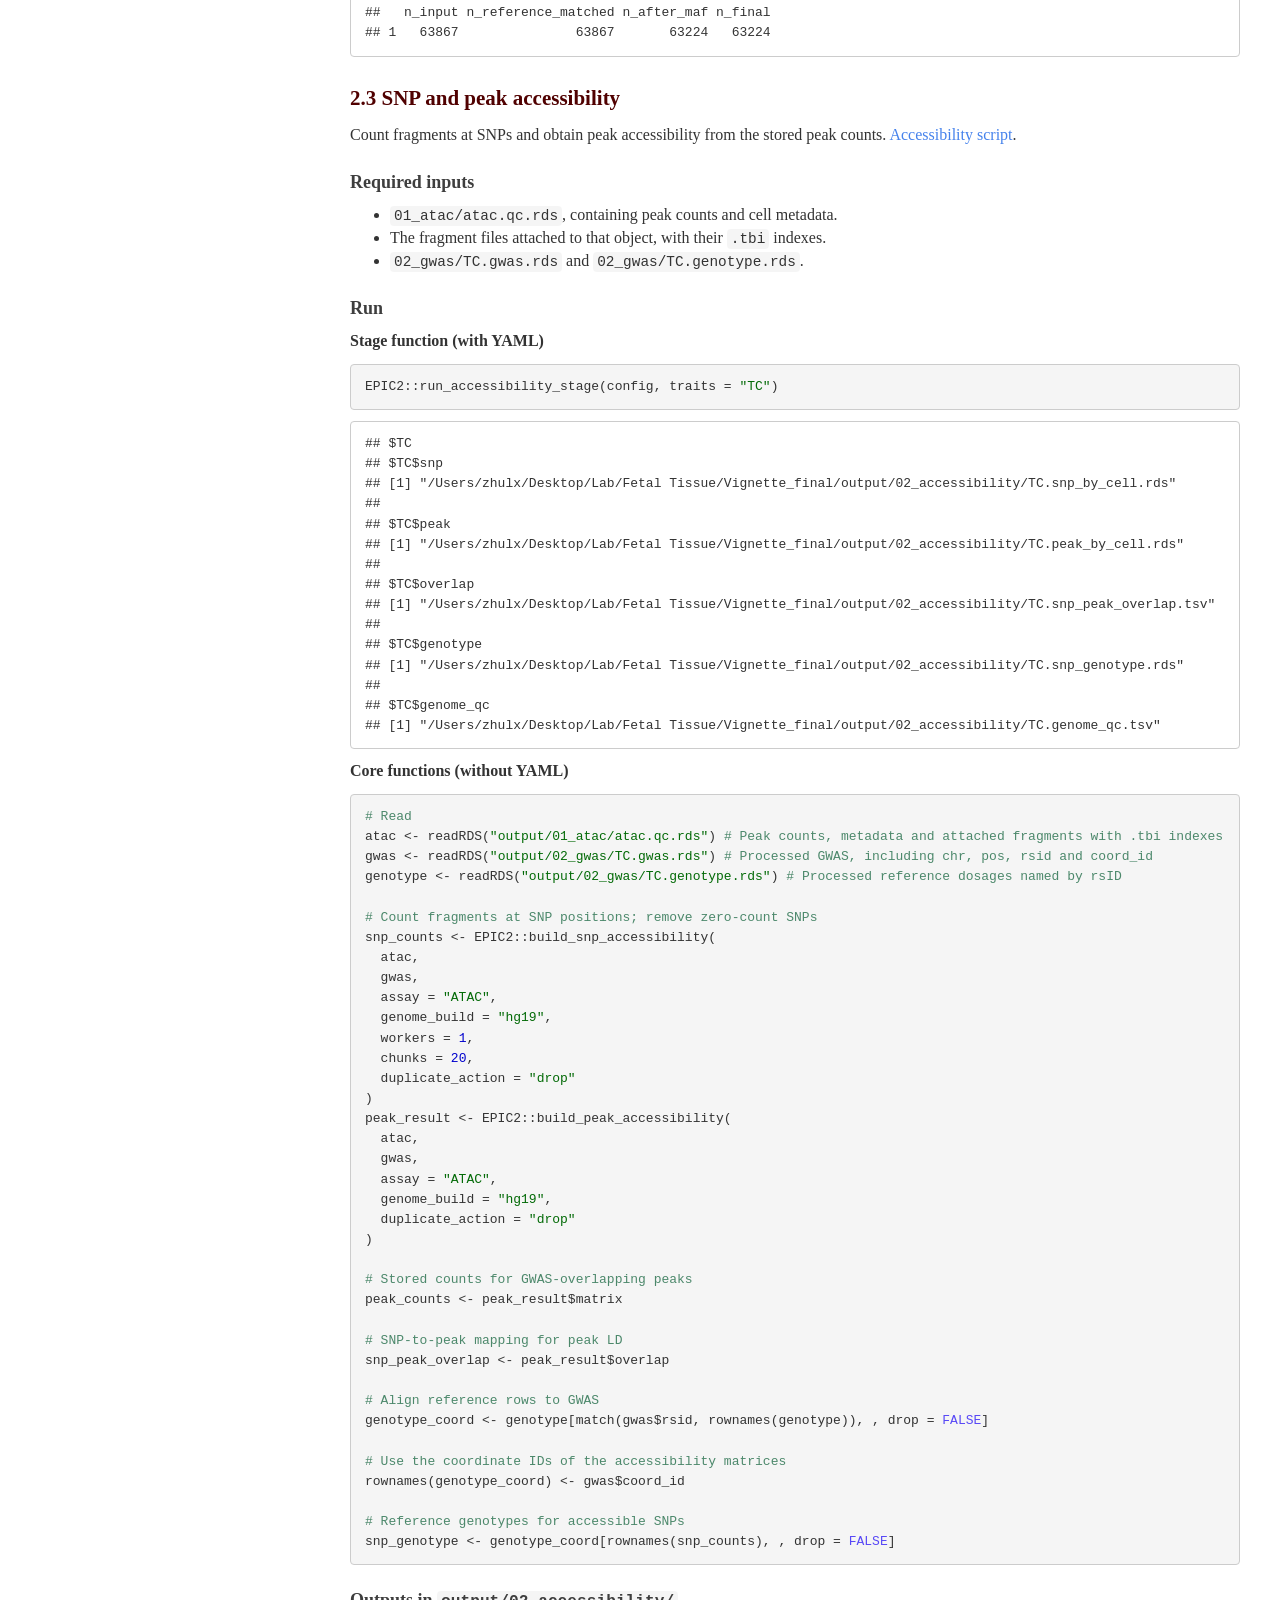
